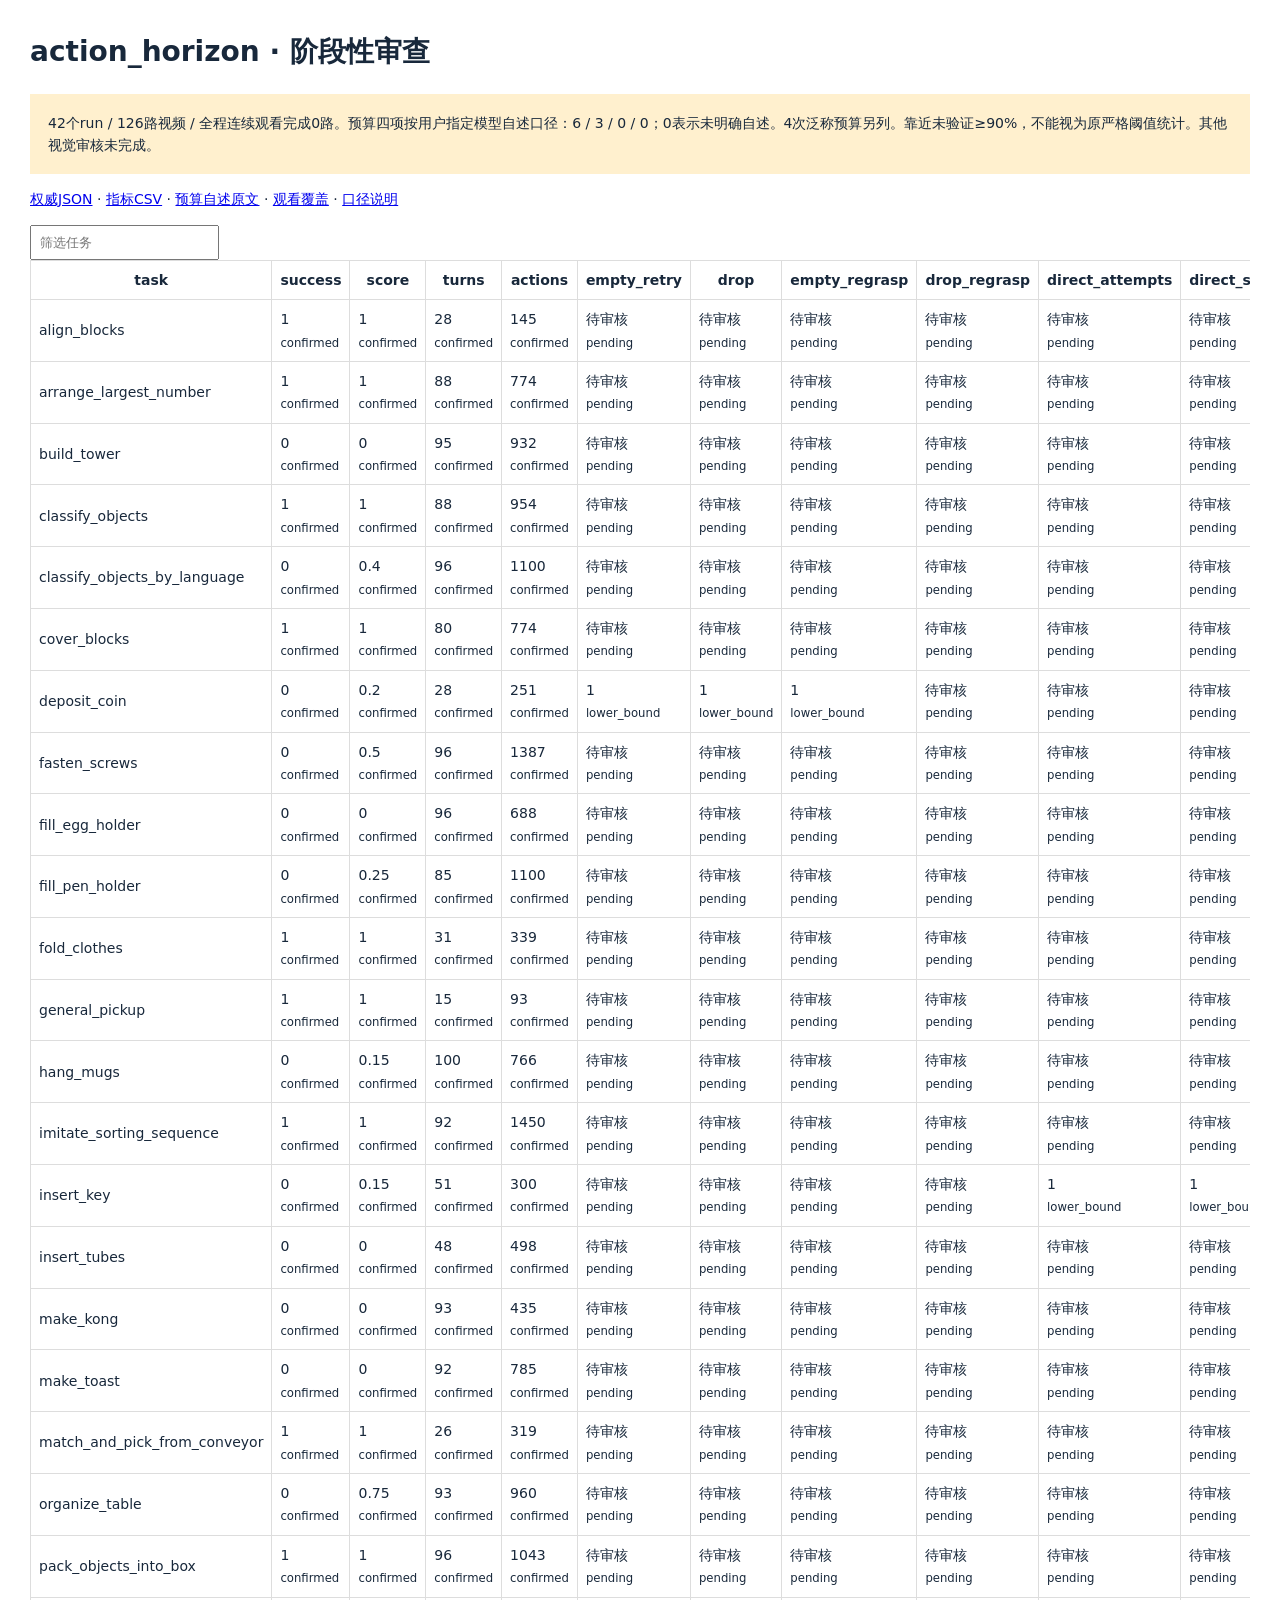
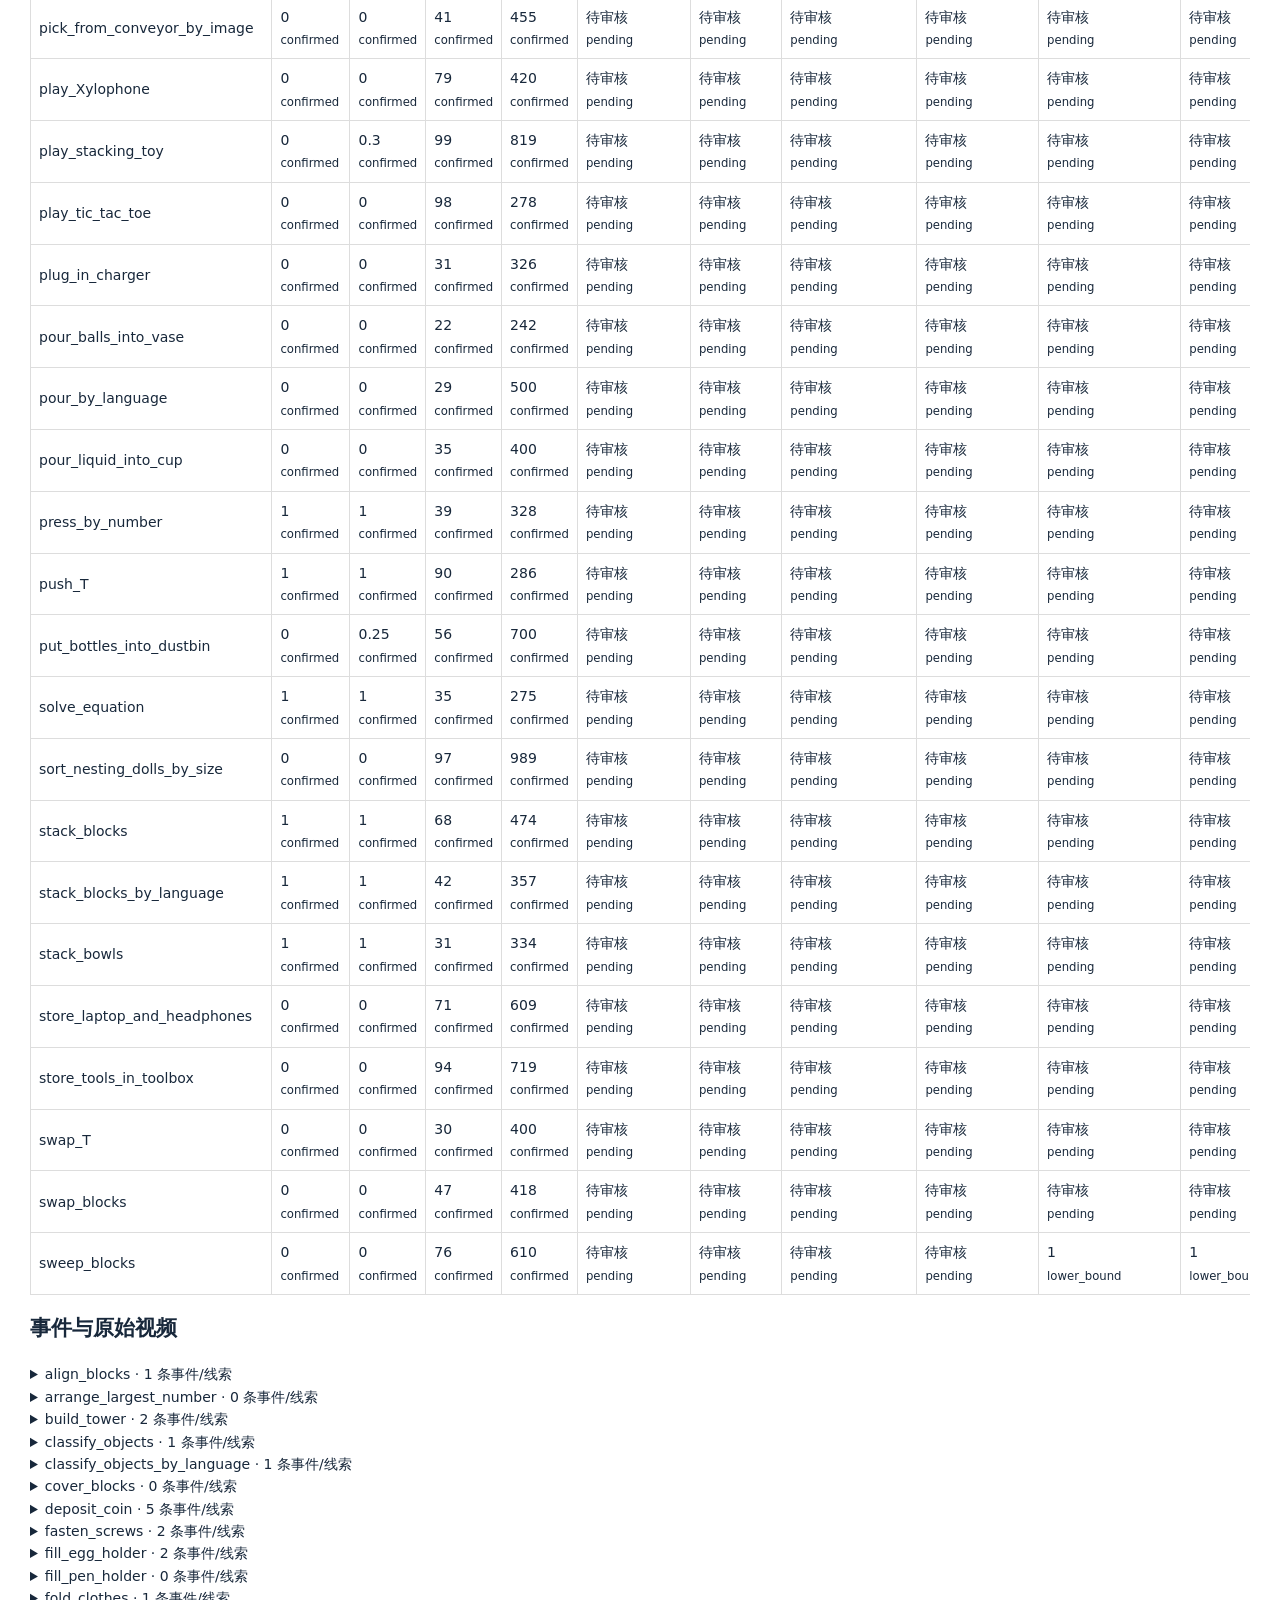
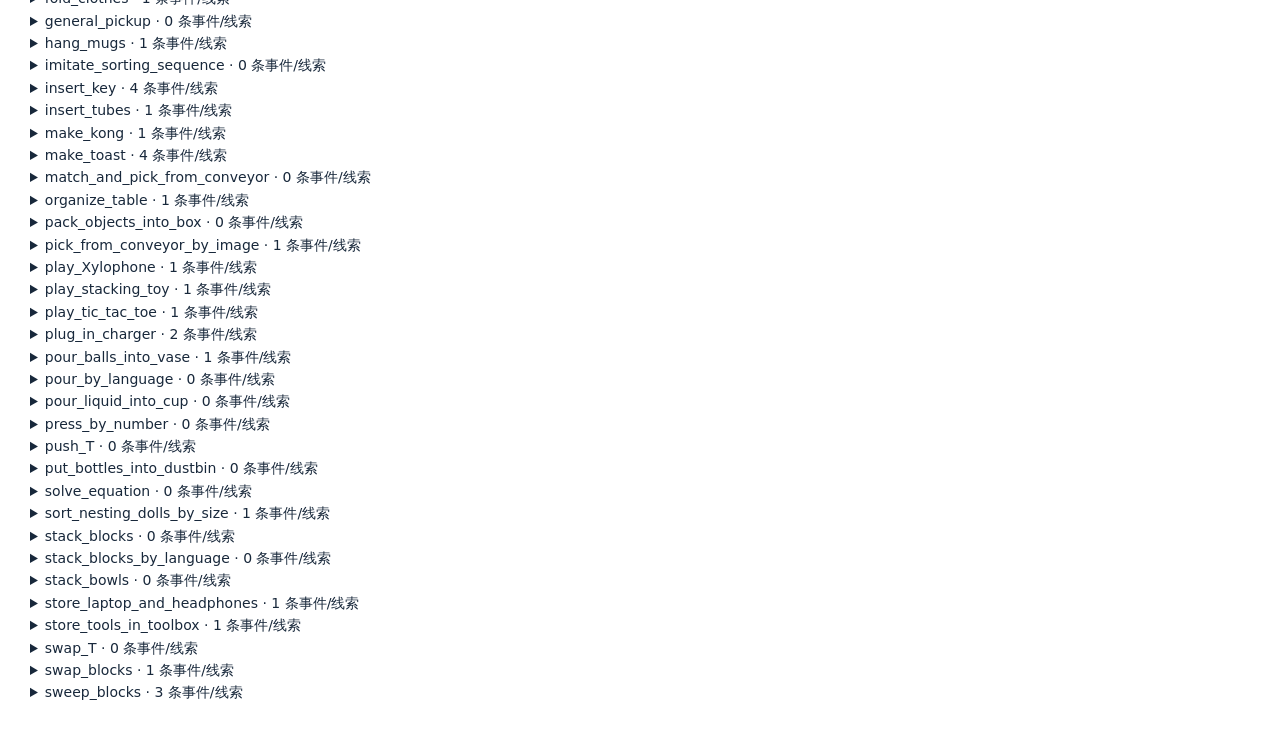
==== submissions/action_horizon/report.html @ d39d2e29 "submission: action_horizon partial audit with explicit budget self-reports" ====
<!doctype html><html lang="zh-CN"><meta charset="utf-8"><title>action_horizon 阶段性审查</title><style>body{font:14px/1.6 system-ui;margin:30px;color:#18283b}aside{padding:18px;background:#fff0ce}table{border-collapse:collapse}td,th{border:1px solid #ddd;padding:8px;white-space:nowrap}section{overflow:auto}button,input{padding:8px}article{border:1px solid #ddd;padding:12px;margin:12px 0}.pending{color:#a35a00}pre{white-space:pre-wrap}</style><h1>action_horizon · 阶段性审查</h1><aside>42个run / 126路视频 / 全程连续观看完成0路。预算四项按用户指定模型自述口径：6 / 3 / 0 / 0；0表示未明确自述。4次泛称预算另列。靠近未验证≥90%，不能视为原严格阈值统计。其他视觉审核未完成。</aside><p><a href="submission.json">权威JSON</a> · <a href="task_metrics.csv">指标CSV</a> · <a href="budget_self_report.csv">预算自述原文</a> · <a href="review_coverage.csv">观看覆盖</a> · <a href="README.txt">口径说明</a></p><input id="q" placeholder="筛选任务"><section><table id="t"></table></section><h2>事件与原始视频</h2><div id="events"></div><script id="data" type="application/json">{"schema_version": "robodojo-submission-v1", "group": {"id": "action_horizon", "name": "action_horizon · 阶段性审查 / 预算自述口径", "setting": {"profile": "custom-model-action-horizon", "model": "gpt-6-astra", "client_version": "0.153.4", "max_decisions": 100, "native_control_cap": null, "setting_id": "sha256:063f24913a077e107cd7e8a98b2eb5d3054c4314800c827323a90d03d844ba18", "unknown_reason": "总控制步上限未公开；每调用3–32控制步的action horizon不是总预算。setting_id为原始config.json字节SHA256。"}, "coverage": "阶段性结果：42个run、126路原视频完整解码及哈希核对，0路完成连续全程观看；静态概览和局部逐帧证据不等于完整观看。全量2751条轨迹、2727个模型决策、25032控制步已核对。预算四项按用户授权改为模型自述编码：剩余不足代理靠近，不证明≥90%；0=未明确自述该类，4次泛称预算另列。视觉局部正数仅下界，其余待审核；不能宣称审核完成。"}, "runs": [{"run_id": "dual42-horizon-medium-20261016-align_blocks-standard-s0-scene0", "task": "align_blocks", "variant": "standard", "scene": 0, "seed": 0, "capability": "Open", "repeat": 0, "videos": [{"camera": "head", "url": "https://cloud.tsinghua.edu.cn/f/c927a7f33b4a452da4ee/?dl=1", "sha256": "67e7ae443ea814170dbd00c564008ac52231fe0c3011106fc8df55b3d3b6a784", "bytes": 344109}, {"camera": "left_wrist", "url": "https://cloud.tsinghua.edu.cn/f/656c3a1a11c74eeb8b0a/?dl=1", "sha256": "d0bc762822c3b6bc244251f1d1befb334f66528d81082f724afc31bf8e3b15ba", "bytes": 846814}, {"camera": "right_wrist", "url": "https://cloud.tsinghua.edu.cn/f/45ec0309e8cb438093b9/?dl=1", "sha256": "aa5e0072b05d87b611c8bb2aa163a1bd1a1427ec0069b63b5fa132b4aec72d13", "bytes": 118859}], "artifacts": [{"kind": "native_terminal", "url": "https://zefanw.github.io/robodojo-l3-dashboard/data/runs/dual42-horizon-medium-20261016-align_blocks-standard-s0-scene0/native-terminal.json", "sha256": "9d0997890e3ec5df000ca5d8054c53ca16e467faa6b73a79990ffedc14c45d61", "bytes": 652}, {"kind": "actions", "url": "https://zefanw.github.io/robodojo-l3-dashboard/data/runs/dual42-horizon-medium-20261016-align_blocks-standard-s0-scene0/actions.json", "sha256": "973120088c6b6692657ca6165bcf22727f63b44e8125c56728250ed318c33af0", "bytes": 21192}, {"kind": "config", "url": "https://zefanw.github.io/robodojo-l3-dashboard/data/runs/dual42-horizon-medium-20261016-align_blocks-standard-s0-scene0/config.json", "sha256": "063f24913a077e107cd7e8a98b2eb5d3054c4314800c827323a90d03d844ba18", "bytes": 2338}, {"kind": "source_lock", "url": "https://zefanw.github.io/robodojo-l3-dashboard/data/runs/dual42-horizon-medium-20261016-align_blocks-standard-s0-scene0/source-lock.json", "sha256": "2205a187fce69d653e827971416935fe652e42d7568f2e79199d2b6e31625b7c", "bytes": 1288}], "metrics": {"success": 1, "score": 1.0, "turns": 28, "actions": 145, "empty_retry": null, "drop": null, "empty_regrasp": null, "drop_regrasp": null, "direct_attempts": null, "direct_success": null, "table_attempts": null, "table_success": null, "support_attempts": null, "support_success": null, "view_same": null, "view_opposite": null, "abandon_near_action": 0, "abandon_near_turn": 0, "abandon_action_limit": 0, "abandon_turn_limit": 0, "collision_arms": null, "collision_arm_object": null, "collision_arm_table": null, "knockdown": null, "wrong_object": null, "fine_placement_fail": null}, "metric_status": {"success": "confirmed", "score": "confirmed", "turns": "confirmed", "actions": "confirmed", "empty_retry": "pending", "drop": "pending", "empty_regrasp": "pending", "drop_regrasp": "pending", "direct_attempts": "pending", "direct_success": "pending", "table_attempts": "pending", "table_success": "pending", "support_attempts": "pending", "support_success": "pending", "view_same": "pending", "view_opposite": "pending", "abandon_near_action": "confirmed", "abandon_near_turn": "confirmed", "abandon_action_limit": "confirmed", "abandon_turn_limit": "confirmed", "collision_arms": "pending", "collision_arm_object": "pending", "collision_arm_table": "pending", "knockdown": "pending", "wrong_object": "pending", "fine_placement_fail": "pending"}, "result": {"success": 1, "score": 1.0, "turns": 28, "actions": 145}, "configuration": {"client_version": "0.153.4", "effort": "medium", "feedback": "original-arrival", "max_decisions": 100, "model": "gpt-6-astra", "model_action_horizon.enabled": true, "model_action_horizon.max_actions": 32, "model_action_horizon.min_actions": 3, "model_action_horizon.prompt": "Every move_eef call must include num_actions, an integer from {min_actions} to {max_actions}. It selects how many native control actions from the start of the original planned and retimed trajectory may execute before the next observation. It is not a distance, a number of model decisions, or a request to resample the trajectory. Execute at most min(num_actions, plan length); native termination may stop execution earlier. Discard the unused suffix; it never executes automatically. Use fewer actions near state changes such as contact, grasping, release or object motion, during precise operations, or when missing information makes the situation highly uncertain. Use more for predictable motion when sufficient information is available. Fewer actions may stop before your requested position or orientation, or before a scheduled gripper change. Inspect the next measured observation and arrival feedback instead of assuming the target was reached, then choose the next target and num_actions.", "model_action_horizon_source_sha256": "989d16966485dca385aba3e59f5ec1360803c9d1733ef24a372e69fac8c5faf6", "native_control_cap": null, "observations": "original-rgb-state", "profile": "custom-model-action-horizon", "prompt": "historical-l3-eef", "recipes": true, "simulator_package_isaaclab": "0.54.3", "simulator_package_isaacsim": "5.1.0.0", "simulator_package_numpy": "1.26.4", "simulator_package_torch": "2.7.0", "simulator_package_warp-lang": "1.17.0", "simulator_python": "3.11.17", "simulator_software_sha256": "b136a750db835961f5356781a1d341054802e6d827c0545daa6bfc76c5995300", "audit_auxiliary": {"review_completion": "pending", "turn_definition": "非空decision_index的唯一数，即原生model_decisions；不是视频帧数。defer_llm不计模型turn。", "action_definition": "只累计每条轨迹的 native_controls 一次；双臂同步不乘二；segments 与 executed_controls 仅校验，不重复相加。拒绝/零执行为零；give_up 原生记录各有1步，保留并另列。", "native_model_decisions": 28, "trajectory_records": 28, "nonmodel_records": 0, "budget_self_report_policy": {"version": "budget-self-report-v1", "changed_by": "用户要求预算主动放弃指标参照模型自述、填写数值不留空", "scope_metric_ids": [17, 18, 19, 20], "definition_change": "这四列改为自述编码计数，不等价于原≥90%实测使用率统计。保留原口径值和缺失原因以供比较。", "near_rule": "明确把剩余预算不足作为放弃原因时编码为靠近；不声称实测使用率≥90%。", "at_rule": "必须明确声称对应预算耗尽、为零或达到上限；仅remaining/insufficient不算达到。", "action_mapping": "motion budget、motion-call budget、remaining steps按模型自述动作预算代理编码，不能证明其对应真实env control budget。", "turn_mapping": "decision budget明确映射turn；泛称budget不按实际turn值猜测类型。", "zero_rule": "0表示该类别未在模型自述中明确记录，或没有实际主动放弃；不表示已证明事件未发生。", "generic_budget_rule": "未说明预算类型的放弃保留为辅助列，不强塞动作或turn列。", "termination_gate": "仍要求轨迹有 acknowledged give_up，避免把计划或自动终止计为主动放弃。"}, "budget_self_report": {"generic_budget_give_up_count": 0, "source_event_ids": [], "give_up_reason_quotes": [], "trace_review": "全部轨迹已检索；关节/姿态limit以及未执行计划不属于预算放弃。", "source_events_document": "events.json"}, "metric_annotations": [{"id": 1, "name": "成功与否", "value": true, "status": "已核对原生数据", "reason": "原生 outcome.success；不使用模型完成声明或 last_physical_ack_native_success。", "evidence_event_ids": []}, {"id": 2, "name": "得分", "value": 1.0, "status": "已核对原生数据", "reason": "原生 outcome.score；与 success 分别保留。", "evidence_event_ids": []}, {"id": 3, "name": "总体轮数", "value": 28, "status": "已核对原生数据", "reason": "非空 decision_index 的唯一数，与原生 model_decisions/model_responses 核对；1-based turn=decision_index+1。defer_llm 非模型阶段另列。", "evidence_event_ids": []}, {"id": 4, "name": "总体action次数", "value": 145, "status": "已核对原生数据", "reason": "只累计每条轨迹的 native_controls 一次；双臂同步不乘二；segments 与 executed_controls 仅校验，不重复相加。拒绝/零执行为零；give_up 原生记录各有1步，保留并另列。", "evidence_event_ids": []}, {"id": 5, "name": "空夹次数", "value": null, "status": "待审核", "reason": "三视角完整观看及全程事件审核尚未完成。", "evidence_event_ids": []}, {"id": 6, "name": "夹取掉落次数", "value": null, "status": "待审核", "reason": "三视角完整观看及全程事件审核尚未完成。", "evidence_event_ids": []}, {"id": 7, "name": "空夹后成功重夹次数", "value": null, "status": "待审核", "reason": "三视角完整观看及全程事件审核尚未完成。", "evidence_event_ids": []}, {"id": 8, "name": "掉落后成功重夹次数", "value": null, "status": "待审核", "reason": "三视角完整观看及全程事件审核尚未完成。", "evidence_event_ids": []}, {"id": 9, "name": "直接换手行为出现次数", "value": null, "status": "待审核", "reason": "三视角完整观看及全程事件审核尚未完成。", "evidence_event_ids": []}, {"id": 10, "name": "直接换手成功次数", "value": null, "status": "待审核", "reason": "三视角完整观看及全程事件审核尚未完成。", "evidence_event_ids": []}, {"id": 11, "name": "桌面换手行为出现次数", "value": null, "status": "待审核", "reason": "三视角完整观看及全程事件审核尚未完成。", "evidence_event_ids": []}, {"id": 12, "name": "桌面换手成功次数", "value": null, "status": "待审核", "reason": "三视角完整观看及全程事件审核尚未完成。", "evidence_event_ids": []}, {"id": 13, "name": "其他支撑面换手行为出现次数", "value": null, "status": "待审核", "reason": "三视角完整观看及全程事件审核尚未完成。", "evidence_event_ids": []}, {"id": 14, "name": "其他支撑面换手成功次数", "value": null, "status": "待审核", "reason": "三视角完整观看及全程事件审核尚未完成。", "evidence_event_ids": []}, {"id": 15, "name": "同手臂调整以补充视野次数", "value": null, "status": "待审核", "reason": "三视角完整观看及全程事件审核尚未完成。", "evidence_event_ids": []}, {"id": 16, "name": "异侧手臂调整以补充视野次数", "value": null, "status": "待审核", "reason": "三视角完整观看及全程事件审核尚未完成。", "evidence_event_ids": []}, {"id": 17, "name": "靠近动作上限主动放弃次数", "value": 0, "status": "已审核_模型自述口径", "reason": "未在模型自述中明确记录此类别；0不是实际未发生的证明。", "evidence_event_ids": [], "original_strict_assessment": {"value": null, "status": "待审核", "reason": "episode动作上限未公开(native_control_cap=null)；max_actions=32为单次调用上限。全程审核仍待完成。", "evidence_event_ids": []}, "measurement_basis": "model_self_report", "actual_budget_utilization_verified": false}, {"id": 18, "name": "靠近turn上限主动放弃次数", "value": 0, "status": "已审核_模型自述口径", "reason": "未在模型自述中明确记录此类别；0不是实际未发生的证明。", "evidence_event_ids": [], "original_strict_assessment": {"value": 0, "status": "轨迹审核通过", "reason": "完整轨迹中无实际 acknowledged give_up；不将系统终止视为主动放弃。", "evidence_event_ids": []}, "measurement_basis": "model_self_report", "actual_budget_utilization_verified": false}, {"id": 19, "name": "达到动作上限主动放弃次数", "value": 0, "status": "已审核_模型自述口径", "reason": "未在模型自述中明确记录此类别；0不是实际未发生的证明。", "evidence_event_ids": [], "original_strict_assessment": {"value": null, "status": "待审核", "reason": "episode动作上限未公开(native_control_cap=null)；max_actions=32为单次调用上限。全程审核仍待完成。", "evidence_event_ids": []}, "measurement_basis": "model_self_report", "actual_budget_utilization_verified": false}, {"id": 20, "name": "达到turn上限主动放弃次数", "value": 0, "status": "已审核_模型自述口径", "reason": "未在模型自述中明确记录此类别；0不是实际未发生的证明。", "evidence_event_ids": [], "original_strict_assessment": {"value": 0, "status": "轨迹审核通过", "reason": "完整轨迹中无实际 acknowledged give_up；不将系统终止视为主动放弃。", "evidence_event_ids": []}, "measurement_basis": "model_self_report", "actual_budget_utilization_verified": false}, {"id": 21, "name": "两手臂非正常碰撞次数", "value": null, "status": "待审核", "reason": "三视角完整观看及全程事件审核尚未完成。", "evidence_event_ids": []}, {"id": 22, "name": "手臂与物体非正常碰撞次数", "value": null, "status": "待审核", "reason": "三视角完整观看及全程事件审核尚未完成。", "evidence_event_ids": []}, {"id": 23, "name": "手臂与桌面非正常碰撞次数", "value": null, "status": "待审核", "reason": "三视角完整观看及全程事件审核尚未完成。", "evidence_event_ids": []}, {"id": 24, "name": "非目标物被碰倒次数", "value": null, "status": "待审核", "reason": "三视角完整观看及全程事件审核尚未完成。", "evidence_event_ids": []}, {"id": 25, "name": "选错物体次数", "value": null, "status": "待审核", "reason": "三视角完整观看及全程事件审核尚未完成。", "evidence_event_ids": []}, {"id": 26, "name": "精细放置失败次数", "value": null, "status": "待审核", "reason": "三视角完整观看及全程事件审核尚未完成。", "evidence_event_ids": []}], "review_coverage": [{"run_id": "dual42-horizon-medium-20261016-align_blocks-standard-s0-scene0", "task": "align_blocks", "view": "head", "video_path": "https://cloud.tsinghua.edu.cn/f/c927a7f33b4a452da4ee/?dl=1", "total_frames": 173, "duration_seconds": 6.92, "last_frame_pts_seconds": 6.88, "fps": 25.0, "playable_frame_intervals": [[0, 172]], "actual_continuous_watched_intervals": [], "continuous_watched_frames": 0, "static_inspected_frame_indices": [0, 16, 31, 47, 55, 61, 62, 63, 72, 73, 77, 78, 82, 83, 91, 93, 94, 109, 125, 141, 156, 172], "static_review_is_full_watch": false, "missing_or_corrupt_intervals": [], "decode_status": "pass", "focused_static_review_ranges": [], "completion_status": "待审核", "reason": "当前模型接口只接收静态图像；完整解码与已查看静态帧均不计连续完整观看。"}, {"run_id": "dual42-horizon-medium-20261016-align_blocks-standard-s0-scene0", "task": "align_blocks", "view": "left_wrist", "video_path": "https://cloud.tsinghua.edu.cn/f/656c3a1a11c74eeb8b0a/?dl=1", "total_frames": 173, "duration_seconds": 6.92, "last_frame_pts_seconds": 6.88, "fps": 25.0, "playable_frame_intervals": [[0, 172]], "actual_continuous_watched_intervals": [], "continuous_watched_frames": 0, "static_inspected_frame_indices": [0, 16, 31, 47, 55, 61, 62, 63, 72, 73, 77, 78, 82, 83, 91, 93, 94, 109, 125, 141, 156, 172], "static_review_is_full_watch": false, "missing_or_corrupt_intervals": [], "decode_status": "pass", "focused_static_review_ranges": [], "completion_status": "待审核", "reason": "当前模型接口只接收静态图像；完整解码与已查看静态帧均不计连续完整观看。"}, {"run_id": "dual42-horizon-medium-20261016-align_blocks-standard-s0-scene0", "task": "align_blocks", "view": "right_wrist", "video_path": "https://cloud.tsinghua.edu.cn/f/45ec0309e8cb438093b9/?dl=1", "total_frames": 173, "duration_seconds": 6.92, "last_frame_pts_seconds": 6.88, "fps": 25.0, "playable_frame_intervals": [[0, 172]], "actual_continuous_watched_intervals": [], "continuous_watched_frames": 0, "static_inspected_frame_indices": [0, 16, 31, 47, 55, 61, 62, 63, 72, 73, 77, 78, 82, 83, 91, 93, 94, 109, 125, 141, 156, 172], "static_review_is_full_watch": false, "missing_or_corrupt_intervals": [], "decode_status": "pass", "focused_static_review_ranges": [], "completion_status": "待审核", "reason": "当前模型接口只接收静态图像；完整解码与已查看静态帧均不计连续完整观看。"}], "snapshot_id": "9b0b58974d936fd10872e8f6a4c2cb188e6f3cf7fab5cafc39e93b2ae19a86de", "source_api_url": "https://zefanw.github.io/robodojo-l3-dashboard/api/v1/results/dual42-horizon-medium-20261016-align_blocks-standard-s0-scene0.json"}}, "events": [{"id": "E0018", "category": "uncertain", "object": "尺子", "arm": "待核实", "turns": [], "turn_precision": "unknown", "time_range": [0.0, 6.88], "env_step": null, "frame": 0, "result": "夹持失败类型不明", "basis": "来自概览/闭合候选图或轨迹文字的待核实线索；尚不计入确认数。 原始actions.json位置：/0,/1,/2,/3,/4,/5,/6,/7,/8,/9,/10,/11,/12,/13,/14,/15,/16,/17,/18,/19,/20,/21,/22,/23,/24,/25,/26,/27。视频帧真实；env/turn关联仅推断，故此处不填精确值。", "confidence": "待确认", "media": [{"camera": "head", "url": "https://cloud.tsinghua.edu.cn/f/c927a7f33b4a452da4ee/?dl=1", "sha256": "67e7ae443ea814170dbd00c564008ac52231fe0c3011106fc8df55b3d3b6a784", "bytes": 344109}, {"camera": "left_wrist", "url": "https://cloud.tsinghua.edu.cn/f/656c3a1a11c74eeb8b0a/?dl=1", "sha256": "d0bc762822c3b6bc244251f1d1befb334f66528d81082f724afc31bf8e3b15ba", "bytes": 846814}, {"camera": "right_wrist", "url": "https://cloud.tsinghua.edu.cn/f/45ec0309e8cb438093b9/?dl=1", "sha256": "aa5e0072b05d87b611c8bb2aa163a1bd1a1427ec0069b63b5fa132b4aec72d13", "bytes": 118859}], "gap_id": null, "uncertain_reason": "尺子一端可能仍接触支撑，不能确认掉落。"}]}, {"run_id": "dual42-horizon-medium-20261016-arrange_largest_number-random-s0-scene0", "task": "arrange_largest_number", "variant": "random", "scene": 0, "seed": 0, "capability": "Generalization", "repeat": 0, "videos": [{"camera": "head", "url": "https://cloud.tsinghua.edu.cn/f/e6a0e534da4d4de58dc5/?dl=1", "sha256": "e94312a8106d00c6543b49d9ac2eaedd75dd7c510f9be518d7cffcb027b83461", "bytes": 2612370}, {"camera": "left_wrist", "url": "https://cloud.tsinghua.edu.cn/f/16b23c2b412c43148c85/?dl=1", "sha256": "99f8271bd58f353a7c47fe0e733478e52bca728a481898cf246c5f2c3a7b628a", "bytes": 2647204}, {"camera": "right_wrist", "url": "https://cloud.tsinghua.edu.cn/f/60d927c71ac945cf8fd9/?dl=1", "sha256": "d93a4db70b9faf18ce528607e42a070cd3c5e3f24b8bd773d58c4fbf89ffc424", "bytes": 2697158}], "artifacts": [{"kind": "native_terminal", "url": "https://zefanw.github.io/robodojo-l3-dashboard/data/runs/dual42-horizon-medium-20261016-arrange_largest_number-random-s0-scene0/native-terminal.json", "sha256": "1d74592c65128a4211646b80fe2d2bc528644e622b5207cf968c10007fc5ccfb", "bytes": 670}, {"kind": "actions", "url": "https://zefanw.github.io/robodojo-l3-dashboard/data/runs/dual42-horizon-medium-20261016-arrange_largest_number-random-s0-scene0/actions.json", "sha256": "f02cf57a3f9b7b4793cfa28559ef7e3de0f36412c84543767ae03ac8548514be", "bytes": 64134}, {"kind": "config", "url": "https://zefanw.github.io/robodojo-l3-dashboard/data/runs/dual42-horizon-medium-20261016-arrange_largest_number-random-s0-scene0/config.json", "sha256": "063f24913a077e107cd7e8a98b2eb5d3054c4314800c827323a90d03d844ba18", "bytes": 2338}, {"kind": "source_lock", "url": "https://zefanw.github.io/robodojo-l3-dashboard/data/runs/dual42-horizon-medium-20261016-arrange_largest_number-random-s0-scene0/source-lock.json", "sha256": "2205a187fce69d653e827971416935fe652e42d7568f2e79199d2b6e31625b7c", "bytes": 1288}], "metrics": {"success": 1, "score": 1.0, "turns": 88, "actions": 774, "empty_retry": null, "drop": null, "empty_regrasp": null, "drop_regrasp": null, "direct_attempts": null, "direct_success": null, "table_attempts": null, "table_success": null, "support_attempts": null, "support_success": null, "view_same": null, "view_opposite": null, "abandon_near_action": 0, "abandon_near_turn": 0, "abandon_action_limit": 0, "abandon_turn_limit": 0, "collision_arms": null, "collision_arm_object": null, "collision_arm_table": null, "knockdown": null, "wrong_object": null, "fine_placement_fail": null}, "metric_status": {"success": "confirmed", "score": "confirmed", "turns": "confirmed", "actions": "confirmed", "empty_retry": "pending", "drop": "pending", "empty_regrasp": "pending", "drop_regrasp": "pending", "direct_attempts": "pending", "direct_success": "pending", "table_attempts": "pending", "table_success": "pending", "support_attempts": "pending", "support_success": "pending", "view_same": "pending", "view_opposite": "pending", "abandon_near_action": "confirmed", "abandon_near_turn": "confirmed", "abandon_action_limit": "confirmed", "abandon_turn_limit": "confirmed", "collision_arms": "pending", "collision_arm_object": "pending", "collision_arm_table": "pending", "knockdown": "pending", "wrong_object": "pending", "fine_placement_fail": "pending"}, "result": {"success": 1, "score": 1.0, "turns": 88, "actions": 774}, "configuration": {"client_version": "0.153.4", "effort": "medium", "feedback": "original-arrival", "max_decisions": 100, "model": "gpt-6-astra", "model_action_horizon.enabled": true, "model_action_horizon.max_actions": 32, "model_action_horizon.min_actions": 3, "model_action_horizon.prompt": "Every move_eef call must include num_actions, an integer from {min_actions} to {max_actions}. It selects how many native control actions from the start of the original planned and retimed trajectory may execute before the next observation. It is not a distance, a number of model decisions, or a request to resample the trajectory. Execute at most min(num_actions, plan length); native termination may stop execution earlier. Discard the unused suffix; it never executes automatically. Use fewer actions near state changes such as contact, grasping, release or object motion, during precise operations, or when missing information makes the situation highly uncertain. Use more for predictable motion when sufficient information is available. Fewer actions may stop before your requested position or orientation, or before a scheduled gripper change. Inspect the next measured observation and arrival feedback instead of assuming the target was reached, then choose the next target and num_actions.", "model_action_horizon_source_sha256": "989d16966485dca385aba3e59f5ec1360803c9d1733ef24a372e69fac8c5faf6", "native_control_cap": null, "observations": "original-rgb-state", "profile": "custom-model-action-horizon", "prompt": "historical-l3-eef", "recipes": true, "simulator_package_isaaclab": "0.54.3", "simulator_package_isaacsim": "5.1.0.0", "simulator_package_numpy": "1.26.4", "simulator_package_torch": "2.7.0", "simulator_package_warp-lang": "1.17.0", "simulator_python": "3.11.17", "simulator_software_sha256": "b136a750db835961f5356781a1d341054802e6d827c0545daa6bfc76c5995300", "audit_auxiliary": {"review_completion": "pending", "turn_definition": "非空decision_index的唯一数，即原生model_decisions；不是视频帧数。defer_llm不计模型turn。", "action_definition": "只累计每条轨迹的 native_controls 一次；双臂同步不乘二；segments 与 executed_controls 仅校验，不重复相加。拒绝/零执行为零；give_up 原生记录各有1步，保留并另列。", "native_model_decisions": 88, "trajectory_records": 88, "nonmodel_records": 0, "budget_self_report_policy": {"version": "budget-self-report-v1", "changed_by": "用户要求预算主动放弃指标参照模型自述、填写数值不留空", "scope_metric_ids": [17, 18, 19, 20], "definition_change": "这四列改为自述编码计数，不等价于原≥90%实测使用率统计。保留原口径值和缺失原因以供比较。", "near_rule": "明确把剩余预算不足作为放弃原因时编码为靠近；不声称实测使用率≥90%。", "at_rule": "必须明确声称对应预算耗尽、为零或达到上限；仅remaining/insufficient不算达到。", "action_mapping": "motion budget、motion-call budget、remaining steps按模型自述动作预算代理编码，不能证明其对应真实env control budget。", "turn_mapping": "decision budget明确映射turn；泛称budget不按实际turn值猜测类型。", "zero_rule": "0表示该类别未在模型自述中明确记录，或没有实际主动放弃；不表示已证明事件未发生。", "generic_budget_rule": "未说明预算类型的放弃保留为辅助列，不强塞动作或turn列。", "termination_gate": "仍要求轨迹有 acknowledged give_up，避免把计划或自动终止计为主动放弃。"}, "budget_self_report": {"generic_budget_give_up_count": 0, "source_event_ids": [], "give_up_reason_quotes": [], "trace_review": "全部轨迹已检索；关节/姿态limit以及未执行计划不属于预算放弃。", "source_events_document": "events.json"}, "metric_annotations": [{"id": 1, "name": "成功与否", "value": true, "status": "已核对原生数据", "reason": "原生 outcome.success；不使用模型完成声明或 last_physical_ack_native_success。", "evidence_event_ids": []}, {"id": 2, "name": "得分", "value": 1.0, "status": "已核对原生数据", "reason": "原生 outcome.score；与 success 分别保留。", "evidence_event_ids": []}, {"id": 3, "name": "总体轮数", "value": 88, "status": "已核对原生数据", "reason": "非空 decision_index 的唯一数，与原生 model_decisions/model_responses 核对；1-based turn=decision_index+1。defer_llm 非模型阶段另列。", "evidence_event_ids": []}, {"id": 4, "name": "总体action次数", "value": 774, "status": "已核对原生数据", "reason": "只累计每条轨迹的 native_controls 一次；双臂同步不乘二；segments 与 executed_controls 仅校验，不重复相加。拒绝/零执行为零；give_up 原生记录各有1步，保留并另列。", "evidence_event_ids": []}, {"id": 5, "name": "空夹次数", "value": null, "status": "待审核", "reason": "三视角完整观看及全程事件审核尚未完成。", "evidence_event_ids": []}, {"id": 6, "name": "夹取掉落次数", "value": null, "status": "待审核", "reason": "三视角完整观看及全程事件审核尚未完成。", "evidence_event_ids": []}, {"id": 7, "name": "空夹后成功重夹次数", "value": null, "status": "待审核", "reason": "三视角完整观看及全程事件审核尚未完成。", "evidence_event_ids": []}, {"id": 8, "name": "掉落后成功重夹次数", "value": null, "status": "待审核", "reason": "三视角完整观看及全程事件审核尚未完成。", "evidence_event_ids": []}, {"id": 9, "name": "直接换手行为出现次数", "value": null, "status": "待审核", "reason": "三视角完整观看及全程事件审核尚未完成。", "evidence_event_ids": []}, {"id": 10, "name": "直接换手成功次数", "value": null, "status": "待审核", "reason": "三视角完整观看及全程事件审核尚未完成。", "evidence_event_ids": []}, {"id": 11, "name": "桌面换手行为出现次数", "value": null, "status": "待审核", "reason": "三视角完整观看及全程事件审核尚未完成。", "evidence_event_ids": []}, {"id": 12, "name": "桌面换手成功次数", "value": null, "status": "待审核", "reason": "三视角完整观看及全程事件审核尚未完成。", "evidence_event_ids": []}, {"id": 13, "name": "其他支撑面换手行为出现次数", "value": null, "status": "待审核", "reason": "三视角完整观看及全程事件审核尚未完成。", "evidence_event_ids": []}, {"id": 14, "name": "其他支撑面换手成功次数", "value": null, "status": "待审核", "reason": "三视角完整观看及全程事件审核尚未完成。", "evidence_event_ids": []}, {"id": 15, "name": "同手臂调整以补充视野次数", "value": null, "status": "待审核", "reason": "三视角完整观看及全程事件审核尚未完成。", "evidence_event_ids": []}, {"id": 16, "name": "异侧手臂调整以补充视野次数", "value": null, "status": "待审核", "reason": "三视角完整观看及全程事件审核尚未完成。", "evidence_event_ids": []}, {"id": 17, "name": "靠近动作上限主动放弃次数", "value": 0, "status": "已审核_模型自述口径", "reason": "未在模型自述中明确记录此类别；0不是实际未发生的证明。", "evidence_event_ids": [], "original_strict_assessment": {"value": null, "status": "待审核", "reason": "episode动作上限未公开(native_control_cap=null)；max_actions=32为单次调用上限。全程审核仍待完成。", "evidence_event_ids": []}, "measurement_basis": "model_self_report", "actual_budget_utilization_verified": false}, {"id": 18, "name": "靠近turn上限主动放弃次数", "value": 0, "status": "已审核_模型自述口径", "reason": "未在模型自述中明确记录此类别；0不是实际未发生的证明。", "evidence_event_ids": [], "original_strict_assessment": {"value": 0, "status": "轨迹审核通过", "reason": "完整轨迹中无实际 acknowledged give_up；不将系统终止视为主动放弃。", "evidence_event_ids": []}, "measurement_basis": "model_self_report", "actual_budget_utilization_verified": false}, {"id": 19, "name": "达到动作上限主动放弃次数", "value": 0, "status": "已审核_模型自述口径", "reason": "未在模型自述中明确记录此类别；0不是实际未发生的证明。", "evidence_event_ids": [], "original_strict_assessment": {"value": null, "status": "待审核", "reason": "episode动作上限未公开(native_control_cap=null)；max_actions=32为单次调用上限。全程审核仍待完成。", "evidence_event_ids": []}, "measurement_basis": "model_self_report", "actual_budget_utilization_verified": false}, {"id": 20, "name": "达到turn上限主动放弃次数", "value": 0, "status": "已审核_模型自述口径", "reason": "未在模型自述中明确记录此类别；0不是实际未发生的证明。", "evidence_event_ids": [], "original_strict_assessment": {"value": 0, "status": "轨迹审核通过", "reason": "完整轨迹中无实际 acknowledged give_up；不将系统终止视为主动放弃。", "evidence_event_ids": []}, "measurement_basis": "model_self_report", "actual_budget_utilization_verified": false}, {"id": 21, "name": "两手臂非正常碰撞次数", "value": null, "status": "待审核", "reason": "三视角完整观看及全程事件审核尚未完成。", "evidence_event_ids": []}, {"id": 22, "name": "手臂与物体非正常碰撞次数", "value": null, "status": "待审核", "reason": "三视角完整观看及全程事件审核尚未完成。", "evidence_event_ids": []}, {"id": 23, "name": "手臂与桌面非正常碰撞次数", "value": null, "status": "待审核", "reason": "三视角完整观看及全程事件审核尚未完成。", "evidence_event_ids": []}, {"id": 24, "name": "非目标物被碰倒次数", "value": null, "status": "待审核", "reason": "三视角完整观看及全程事件审核尚未完成。", "evidence_event_ids": []}, {"id": 25, "name": "选错物体次数", "value": null, "status": "待审核", "reason": "三视角完整观看及全程事件审核尚未完成。", "evidence_event_ids": []}, {"id": 26, "name": "精细放置失败次数", "value": null, "status": "待审核", "reason": "三视角完整观看及全程事件审核尚未完成。", "evidence_event_ids": []}], "review_coverage": [{"run_id": "dual42-horizon-medium-20261016-arrange_largest_number-random-s0-scene0", "task": "arrange_largest_number", "view": "head", "video_path": "https://cloud.tsinghua.edu.cn/f/e6a0e534da4d4de58dc5/?dl=1", "total_frames": 858, "duration_seconds": 34.32, "last_frame_pts_seconds": 34.28, "fps": 25.0, "playable_frame_intervals": [[0, 857]], "actual_continuous_watched_intervals": [], "continuous_watched_frames": 0, "static_inspected_frame_indices": [0, 68, 75, 78, 82, 156, 184, 192, 193, 204, 211, 234, 312, 340, 347, 355, 390, 420, 427, 434, 467, 509, 516, 521, 545, 612, 623, 624, 652, 701, 773, 779, 780, 786, 857], "static_review_is_full_watch": false, "missing_or_corrupt_intervals": [], "decode_status": "pass", "focused_static_review_ranges": [], "completion_status": "待审核", "reason": "当前模型接口只接收静态图像；完整解码与已查看静态帧均不计连续完整观看。"}, {"run_id": "dual42-horizon-medium-20261016-arrange_largest_number-random-s0-scene0", "task": "arrange_largest_number", "view": "left_wrist", "video_path": "https://cloud.tsinghua.edu.cn/f/16b23c2b412c43148c85/?dl=1", "total_frames": 858, "duration_seconds": 34.32, "last_frame_pts_seconds": 34.28, "fps": 25.0, "playable_frame_intervals": [[0, 857]], "actual_continuous_watched_intervals": [], "continuous_watched_frames": 0, "static_inspected_frame_indices": [0, 68, 75, 78, 82, 156, 184, 192, 193, 204, 211, 234, 312, 340, 347, 355, 390, 420, 427, 434, 467, 509, 516, 521, 545, 612, 623, 624, 652, 701, 773, 779, 780, 786, 857], "static_review_is_full_watch": false, "missing_or_corrupt_intervals": [], "decode_status": "pass", "focused_static_review_ranges": [], "completion_status": "待审核", "reason": "当前模型接口只接收静态图像；完整解码与已查看静态帧均不计连续完整观看。"}, {"run_id": "dual42-horizon-medium-20261016-arrange_largest_number-random-s0-scene0", "task": "arrange_largest_number", "view": "right_wrist", "video_path": "https://cloud.tsinghua.edu.cn/f/60d927c71ac945cf8fd9/?dl=1", "total_frames": 858, "duration_seconds": 34.32, "last_frame_pts_seconds": 34.28, "fps": 25.0, "playable_frame_intervals": [[0, 857]], "actual_continuous_watched_intervals": [], "continuous_watched_frames": 0, "static_inspected_frame_indices": [0, 68, 75, 78, 82, 156, 184, 192, 193, 204, 211, 234, 312, 340, 347, 355, 390, 420, 427, 434, 467, 509, 516, 521, 545, 612, 623, 624, 652, 701, 773, 779, 780, 786, 857], "static_review_is_full_watch": false, "missing_or_corrupt_intervals": [], "decode_status": "pass", "focused_static_review_ranges": [], "completion_status": "待审核", "reason": "当前模型接口只接收静态图像；完整解码与已查看静态帧均不计连续完整观看。"}], "snapshot_id": "9b0b58974d936fd10872e8f6a4c2cb188e6f3cf7fab5cafc39e93b2ae19a86de", "source_api_url": "https://zefanw.github.io/robodojo-l3-dashboard/api/v1/results/dual42-horizon-medium-20261016-arrange_largest_number-random-s0-scene0.json"}}, "events": []}, {"run_id": "dual42-horizon-medium-20261016-build_tower-standard-s0-scene0", "task": "build_tower", "variant": "standard", "scene": 0, "seed": 0, "capability": "Precision", "repeat": 0, "videos": [{"camera": "head", "url": "https://cloud.tsinghua.edu.cn/f/916e26f084c7400883e1/?dl=1", "sha256": "cf9465976cc006e161c6e29a5388dda3be47bcf593b5a3aed2e28de0dcf807e5", "bytes": 2909543}, {"camera": "left_wrist", "url": "https://cloud.tsinghua.edu.cn/f/23a281dc7ca948b9ae20/?dl=1", "sha256": "b0a46ebe59b27d3356351921606e2ebd19dea731f5e594f42f8ee39eeabda8bf", "bytes": 3211032}, {"camera": "right_wrist", "url": "https://cloud.tsinghua.edu.cn/f/1d92321f770648c192dc/?dl=1", "sha256": "ed4b1b858afbdd85a21636a1829e91b5654939cb1ad24bfd68f7c4fa67be9553", "bytes": 3116299}], "artifacts": [{"kind": "native_terminal", "url": "https://zefanw.github.io/robodojo-l3-dashboard/data/runs/dual42-horizon-medium-20261016-build_tower-standard-s0-scene0/native-terminal.json", "sha256": "ba73c75a30b074e5e47ed3079cbbafa13d1bce49fd8dabac1cef056025b752c1", "bytes": 657}, {"kind": "actions", "url": "https://zefanw.github.io/robodojo-l3-dashboard/data/runs/dual42-horizon-medium-20261016-build_tower-standard-s0-scene0/actions.json", "sha256": "304a87a4668f5b4f80e0bc3d31720f5cfb89a169a203b1e24832b04338f5fc86", "bytes": 71355}, {"kind": "config", "url": "https://zefanw.github.io/robodojo-l3-dashboard/data/runs/dual42-horizon-medium-20261016-build_tower-standard-s0-scene0/config.json", "sha256": "063f24913a077e107cd7e8a98b2eb5d3054c4314800c827323a90d03d844ba18", "bytes": 2338}, {"kind": "source_lock", "url": "https://zefanw.github.io/robodojo-l3-dashboard/data/runs/dual42-horizon-medium-20261016-build_tower-standard-s0-scene0/source-lock.json", "sha256": "2205a187fce69d653e827971416935fe652e42d7568f2e79199d2b6e31625b7c", "bytes": 1288}], "metrics": {"success": 0, "score": 0.0, "turns": 95, "actions": 932, "empty_retry": null, "drop": null, "empty_regrasp": null, "drop_regrasp": null, "direct_attempts": null, "direct_success": null, "table_attempts": null, "table_success": null, "support_attempts": null, "support_success": null, "view_same": null, "view_opposite": null, "abandon_near_action": 1, "abandon_near_turn": 1, "abandon_action_limit": 0, "abandon_turn_limit": 0, "collision_arms": null, "collision_arm_object": null, "collision_arm_table": null, "knockdown": null, "wrong_object": null, "fine_placement_fail": null}, "metric_status": {"success": "confirmed", "score": "confirmed", "turns": "confirmed", "actions": "confirmed", "empty_retry": "pending", "drop": "pending", "empty_regrasp": "pending", "drop_regrasp": "pending", "direct_attempts": "pending", "direct_success": "pending", "table_attempts": "pending", "table_success": "pending", "support_attempts": "pending", "support_success": "pending", "view_same": "pending", "view_opposite": "pending", "abandon_near_action": "confirmed", "abandon_near_turn": "confirmed", "abandon_action_limit": "confirmed", "abandon_turn_limit": "confirmed", "collision_arms": "pending", "collision_arm_object": "pending", "collision_arm_table": "pending", "knockdown": "pending", "wrong_object": "pending", "fine_placement_fail": "pending"}, "result": {"success": 0, "score": 0.0, "turns": 95, "actions": 932}, "configuration": {"client_version": "0.153.4", "effort": "medium", "feedback": "original-arrival", "max_decisions": 100, "model": "gpt-6-astra", "model_action_horizon.enabled": true, "model_action_horizon.max_actions": 32, "model_action_horizon.min_actions": 3, "model_action_horizon.prompt": "Every move_eef call must include num_actions, an integer from {min_actions} to {max_actions}. It selects how many native control actions from the start of the original planned and retimed trajectory may execute before the next observation. It is not a distance, a number of model decisions, or a request to resample the trajectory. Execute at most min(num_actions, plan length); native termination may stop execution earlier. Discard the unused suffix; it never executes automatically. Use fewer actions near state changes such as contact, grasping, release or object motion, during precise operations, or when missing information makes the situation highly uncertain. Use more for predictable motion when sufficient information is available. Fewer actions may stop before your requested position or orientation, or before a scheduled gripper change. Inspect the next measured observation and arrival feedback instead of assuming the target was reached, then choose the next target and num_actions.", "model_action_horizon_source_sha256": "989d16966485dca385aba3e59f5ec1360803c9d1733ef24a372e69fac8c5faf6", "native_control_cap": null, "observations": "original-rgb-state", "profile": "custom-model-action-horizon", "prompt": "historical-l3-eef", "recipes": true, "simulator_package_isaaclab": "0.54.3", "simulator_package_isaacsim": "5.1.0.0", "simulator_package_numpy": "1.26.4", "simulator_package_torch": "2.7.0", "simulator_package_warp-lang": "1.17.0", "simulator_python": "3.11.17", "simulator_software_sha256": "b136a750db835961f5356781a1d341054802e6d827c0545daa6bfc76c5995300", "audit_auxiliary": {"review_completion": "pending", "turn_definition": "非空decision_index的唯一数，即原生model_decisions；不是视频帧数。defer_llm不计模型turn。", "action_definition": "只累计每条轨迹的 native_controls 一次；双臂同步不乘二；segments 与 executed_controls 仅校验，不重复相加。拒绝/零执行为零；give_up 原生记录各有1步，保留并另列。", "native_model_decisions": 95, "trajectory_records": 95, "nonmodel_records": 0, "budget_self_report_policy": {"version": "budget-self-report-v1", "changed_by": "用户要求预算主动放弃指标参照模型自述、填写数值不留空", "scope_metric_ids": [17, 18, 19, 20], "definition_change": "这四列改为自述编码计数，不等价于原≥90%实测使用率统计。保留原口径值和缺失原因以供比较。", "near_rule": "明确把剩余预算不足作为放弃原因时编码为靠近；不声称实测使用率≥90%。", "at_rule": "必须明确声称对应预算耗尽、为零或达到上限；仅remaining/insufficient不算达到。", "action_mapping": "motion budget、motion-call budget、remaining steps按模型自述动作预算代理编码，不能证明其对应真实env control budget。", "turn_mapping": "decision budget明确映射turn；泛称budget不按实际turn值猜测类型。", "zero_rule": "0表示该类别未在模型自述中明确记录，或没有实际主动放弃；不表示已证明事件未发生。", "generic_budget_rule": "未说明预算类型的放弃保留为辅助列，不强塞动作或turn列。", "termination_gate": "仍要求轨迹有 acknowledged give_up，避免把计划或自动终止计为主动放弃。"}, "budget_self_report": {"generic_budget_give_up_count": 0, "source_event_ids": ["E0022"], "give_up_reason_quotes": ["I could not complete a stable, centred tower within the remaining motion and decision budgets."], "trace_review": "全部轨迹已检索；关节/姿态limit以及未执行计划不属于预算放弃。", "source_events_document": "events.json"}, "metric_annotations": [{"id": 1, "name": "成功与否", "value": false, "status": "已核对原生数据", "reason": "原生 outcome.success；不使用模型完成声明或 last_physical_ack_native_success。", "evidence_event_ids": []}, {"id": 2, "name": "得分", "value": 0.0, "status": "已核对原生数据", "reason": "原生 outcome.score；与 success 分别保留。", "evidence_event_ids": []}, {"id": 3, "name": "总体轮数", "value": 95, "status": "已核对原生数据", "reason": "非空 decision_index 的唯一数，与原生 model_decisions/model_responses 核对；1-based turn=decision_index+1。defer_llm 非模型阶段另列。", "evidence_event_ids": []}, {"id": 4, "name": "总体action次数", "value": 932, "status": "已核对原生数据", "reason": "只累计每条轨迹的 native_controls 一次；双臂同步不乘二；segments 与 executed_controls 仅校验，不重复相加。拒绝/零执行为零；give_up 原生记录各有1步，保留并另列。", "evidence_event_ids": []}, {"id": 5, "name": "空夹次数", "value": null, "status": "待审核", "reason": "三视角完整观看及全程事件审核尚未完成。", "evidence_event_ids": []}, {"id": 6, "name": "夹取掉落次数", "value": null, "status": "待审核", "reason": "三视角完整观看及全程事件审核尚未完成。", "evidence_event_ids": []}, {"id": 7, "name": "空夹后成功重夹次数", "value": null, "status": "待审核", "reason": "三视角完整观看及全程事件审核尚未完成。", "evidence_event_ids": []}, {"id": 8, "name": "掉落后成功重夹次数", "value": null, "status": "待审核", "reason": "三视角完整观看及全程事件审核尚未完成。", "evidence_event_ids": []}, {"id": 9, "name": "直接换手行为出现次数", "value": null, "status": "待审核", "reason": "三视角完整观看及全程事件审核尚未完成。", "evidence_event_ids": []}, {"id": 10, "name": "直接换手成功次数", "value": null, "status": "待审核", "reason": "三视角完整观看及全程事件审核尚未完成。", "evidence_event_ids": []}, {"id": 11, "name": "桌面换手行为出现次数", "value": null, "status": "待审核", "reason": "三视角完整观看及全程事件审核尚未完成。", "evidence_event_ids": []}, {"id": 12, "name": "桌面换手成功次数", "value": null, "status": "待审核", "reason": "三视角完整观看及全程事件审核尚未完成。", "evidence_event_ids": []}, {"id": 13, "name": "其他支撑面换手行为出现次数", "value": null, "status": "待审核", "reason": "三视角完整观看及全程事件审核尚未完成。", "evidence_event_ids": []}, {"id": 14, "name": "其他支撑面换手成功次数", "value": null, "status": "待审核", "reason": "三视角完整观看及全程事件审核尚未完成。", "evidence_event_ids": []}, {"id": 15, "name": "同手臂调整以补充视野次数", "value": null, "status": "待审核", "reason": "三视角完整观看及全程事件审核尚未完成。", "evidence_event_ids": []}, {"id": 16, "name": "异侧手臂调整以补充视野次数", "value": null, "status": "待审核", "reason": "三视角完整观看及全程事件审核尚未完成。", "evidence_event_ids": []}, {"id": 17, "name": "靠近动作上限主动放弃次数", "value": 1, "status": "已审核_模型自述口径", "reason": "模型自述明确归入此类别；靠近为剩余不足的语言代理，非实测≥90%。", "evidence_event_ids": ["E0022"], "original_strict_assessment": {"value": null, "status": "待审核", "reason": "episode动作上限未公开(native_control_cap=null)；max_actions=32为单次调用上限。全程审核仍待完成。", "evidence_event_ids": []}, "measurement_basis": "model_self_report", "actual_budget_utilization_verified": false}, {"id": 18, "name": "靠近turn上限主动放弃次数", "value": 1, "status": "已审核_模型自述口径", "reason": "模型自述明确归入此类别；靠近为剩余不足的语言代理，非实测≥90%。", "evidence_event_ids": ["E0022"], "original_strict_assessment": {"value": 1, "status": "轨迹审核通过", "reason": "实际 give_up，原文明确decision budget；使用率=0.95", "evidence_event_ids": ["E0022"]}, "measurement_basis": "model_self_report", "actual_budget_utilization_verified": false}, {"id": 19, "name": "达到动作上限主动放弃次数", "value": 0, "status": "已审核_模型自述口径", "reason": "未在模型自述中明确记录此类别；0不是实际未发生的证明。", "evidence_event_ids": [], "original_strict_assessment": {"value": null, "status": "待审核", "reason": "episode动作上限未公开(native_control_cap=null)；max_actions=32为单次调用上限。全程审核仍待完成。", "evidence_event_ids": []}, "measurement_basis": "model_self_report", "actual_budget_utilization_verified": false}, {"id": 20, "name": "达到turn上限主动放弃次数", "value": 0, "status": "已审核_模型自述口径", "reason": "未在模型自述中明确记录此类别；0不是实际未发生的证明。", "evidence_event_ids": [], "original_strict_assessment": {"value": 0, "status": "轨迹审核通过", "reason": "实际 give_up，原文明确decision budget；使用率=0.95", "evidence_event_ids": []}, "measurement_basis": "model_self_report", "actual_budget_utilization_verified": false}, {"id": 21, "name": "两手臂非正常碰撞次数", "value": null, "status": "待审核", "reason": "三视角完整观看及全程事件审核尚未完成。", "evidence_event_ids": []}, {"id": 22, "name": "手臂与物体非正常碰撞次数", "value": null, "status": "待审核", "reason": "三视角完整观看及全程事件审核尚未完成。", "evidence_event_ids": []}, {"id": 23, "name": "手臂与桌面非正常碰撞次数", "value": null, "status": "待审核", "reason": "三视角完整观看及全程事件审核尚未完成。", "evidence_event_ids": []}, {"id": 24, "name": "非目标物被碰倒次数", "value": null, "status": "待审核", "reason": "三视角完整观看及全程事件审核尚未完成。", "evidence_event_ids": []}, {"id": 25, "name": "选错物体次数", "value": null, "status": "待审核", "reason": "三视角完整观看及全程事件审核尚未完成。", "evidence_event_ids": []}, {"id": 26, "name": "精细放置失败次数", "value": null, "status": "待审核", "reason": "三视角完整观看及全程事件审核尚未完成。", "evidence_event_ids": []}], "review_coverage": [{"run_id": "dual42-horizon-medium-20261016-build_tower-standard-s0-scene0", "task": "build_tower", "view": "head", "video_path": "https://cloud.tsinghua.edu.cn/f/916e26f084c7400883e1/?dl=1", "total_frames": 1020, "duration_seconds": 40.8, "last_frame_pts_seconds": 40.76, "fps": 25.0, "playable_frame_intervals": [[0, 1019]], "actual_continuous_watched_intervals": [], "continuous_watched_frames": 0, "static_inspected_frame_indices": [0, 63, 69, 78, 93, 139, 146, 155, 185, 256, 263, 272, 278, 308, 315, 324, 371, 414, 434, 435, 446, 456, 461, 463, 468, 471, 556, 606, 615, 616, 634, 648, 659, 741, 751, 758, 773, 834, 886, 894, 901, 902, 910, 919, 926, 930, 938, 959, 1019], "static_review_is_full_watch": false, "missing_or_corrupt_intervals": [], "decode_status": "pass", "focused_static_review_ranges": [], "completion_status": "待审核", "reason": "当前模型接口只接收静态图像；完整解码与已查看静态帧均不计连续完整观看。"}, {"run_id": "dual42-horizon-medium-20261016-build_tower-standard-s0-scene0", "task": "build_tower", "view": "left_wrist", "video_path": "https://cloud.tsinghua.edu.cn/f/23a281dc7ca948b9ae20/?dl=1", "total_frames": 1020, "duration_seconds": 40.8, "last_frame_pts_seconds": 40.76, "fps": 25.0, "playable_frame_intervals": [[0, 1019]], "actual_continuous_watched_intervals": [], "continuous_watched_frames": 0, "static_inspected_frame_indices": [0, 63, 69, 78, 93, 139, 146, 155, 185, 256, 263, 272, 278, 308, 315, 324, 371, 414, 434, 435, 446, 456, 461, 463, 468, 471, 556, 606, 615, 616, 634, 648, 659, 741, 751, 758, 773, 834, 886, 894, 901, 902, 910, 919, 926, 930, 938, 959, 1019], "static_review_is_full_watch": false, "missing_or_corrupt_intervals": [], "decode_status": "pass", "focused_static_review_ranges": [], "completion_status": "待审核", "reason": "当前模型接口只接收静态图像；完整解码与已查看静态帧均不计连续完整观看。"}, {"run_id": "dual42-horizon-medium-20261016-build_tower-standard-s0-scene0", "task": "build_tower", "view": "right_wrist", "video_path": "https://cloud.tsinghua.edu.cn/f/1d92321f770648c192dc/?dl=1", "total_frames": 1020, "duration_seconds": 40.8, "last_frame_pts_seconds": 40.76, "fps": 25.0, "playable_frame_intervals": [[0, 1019]], "actual_continuous_watched_intervals": [], "continuous_watched_frames": 0, "static_inspected_frame_indices": [0, 63, 69, 78, 93, 139, 146, 155, 185, 256, 263, 272, 278, 308, 315, 324, 371, 414, 434, 435, 446, 456, 461, 463, 468, 471, 556, 606, 615, 616, 634, 648, 659, 741, 751, 758, 773, 834, 886, 894, 901, 902, 910, 919, 926, 930, 938, 959, 1019], "static_review_is_full_watch": false, "missing_or_corrupt_intervals": [], "decode_status": "pass", "focused_static_review_ranges": [], "completion_status": "待审核", "reason": "当前模型接口只接收静态图像；完整解码与已查看静态帧均不计连续完整观看。"}], "snapshot_id": "9b0b58974d936fd10872e8f6a4c2cb188e6f3cf7fab5cafc39e93b2ae19a86de", "source_api_url": "https://zefanw.github.io/robodojo-l3-dashboard/api/v1/results/dual42-horizon-medium-20261016-build_tower-standard-s0-scene0.json"}}, "events": [{"id": "E0014", "category": "uncertain", "object": "绿色构件", "arm": "left", "turns": [], "turn_precision": "unknown", "time_range": [24.6, 30.92], "env_step": null, "frame": 615, "result": "掉落候选", "basis": "来自概览/闭合候选图或轨迹文字的待核实线索；尚不计入确认数。 原始actions.json位置：/0,/1,/2,/3,/4,/5,/6,/7,/8,/9,/10,/11,/12,/13,/14,/15,/16,/17,/18,/19,/20,/21,/22,/23,/24,/25,/26,/27,/28,/29,/30,/31,/32,/33,/34,/35,/36,/37,/38,/39,/40,/41,/42,/43,/44,/45,/46,/47,/48,/49,/50,/51,/52,/53,/54,/55,/56,/57,/58,/59,/60,/61,/62,/63,/64,/65,/66,/67,/68,/69,/70,/71,/72,/73,/74,/75,/76,/77,/78,/79,/80,/81,/82,/83,/84,/85,/86,/87,/88,/89,/90,/91,/92,/93,/94。视频帧真实；env/turn关联仅推断，故此处不填精确值。", "confidence": "待确认", "media": [{"camera": "head", "url": "https://cloud.tsinghua.edu.cn/f/916e26f084c7400883e1/?dl=1", "sha256": "cf9465976cc006e161c6e29a5388dda3be47bcf593b5a3aed2e28de0dcf807e5", "bytes": 2909543}, {"camera": "left_wrist", "url": "https://cloud.tsinghua.edu.cn/f/23a281dc7ca948b9ae20/?dl=1", "sha256": "b0a46ebe59b27d3356351921606e2ebd19dea731f5e594f42f8ee39eeabda8bf", "bytes": 3211032}, {"camera": "right_wrist", "url": "https://cloud.tsinghua.edu.cn/f/1d92321f770648c192dc/?dl=1", "sha256": "ed4b1b858afbdd85a21636a1829e91b5654939cb1ad24bfd68f7c4fa67be9553", "bytes": 3116299}], "gap_id": null, "uncertain_reason": "概览疑似失持；需核实支撑解除、主动释放及时间边界。"}, {"id": "E0022", "category": "other", "object": "终止/预算", "arm": "不适用", "turns": [95], "turn_precision": "exact", "time_range": null, "env_step": 932, "frame": null, "result": "已记录主动放弃", "basis": "实际 give_up 已 acknowledged；native_controls=1。原因原文：I could not complete a stable, centred tower within the remaining motion and decision budgets. 原始actions.json位置：/94。仅原生模型决策序号精确；预算计数按用户指定自述口径。 自述编码：{\"counted_metric_ids\": [17, 18], \"action_term_present\": true, \"turn_term_present\": true, \"generic_budget_only\": false, \"near_is_usage_proxy\": true, \"actual_budget_utilization_verified\": false, \"quoted_reason\": \"I could not complete a stable, centred tower within the remaining motion and decision budgets.\", \"source_pointer\": \"/94\", \"decision\": \"靠近动作上限主动放弃次数=1；靠近turn上限主动放弃次数=1\"}", "confidence": "确认", "media": [{"camera": "head", "url": "https://cloud.tsinghua.edu.cn/f/916e26f084c7400883e1/?dl=1", "sha256": "cf9465976cc006e161c6e29a5388dda3be47bcf593b5a3aed2e28de0dcf807e5", "bytes": 2909543}, {"camera": "left_wrist", "url": "https://cloud.tsinghua.edu.cn/f/23a281dc7ca948b9ae20/?dl=1", "sha256": "b0a46ebe59b27d3356351921606e2ebd19dea731f5e594f42f8ee39eeabda8bf", "bytes": 3211032}, {"camera": "right_wrist", "url": "https://cloud.tsinghua.edu.cn/f/1d92321f770648c192dc/?dl=1", "sha256": "ed4b1b858afbdd85a21636a1829e91b5654939cb1ad24bfd68f7c4fa67be9553", "bytes": 3116299}], "gap_id": null, "uncertain_reason": "自述动作预算用语与实际环境控制预算未建立对应；未验证使用率≥90%。"}]}, {"run_id": "dual42-horizon-medium-20261016-classify_objects-standard-s0-scene0", "task": "classify_objects", "variant": "standard", "scene": 0, "seed": 0, "capability": "Long-Horizon", "repeat": 0, "videos": [{"camera": "head", "url": "https://cloud.tsinghua.edu.cn/f/a9260403602348dab11c/?dl=1", "sha256": "4089cbc588db1741f80b044c180c410e344489f0a4f834f8562590e0db6b3b9d", "bytes": 2540620}, {"camera": "left_wrist", "url": "https://cloud.tsinghua.edu.cn/f/10627ade7a2842a8a505/?dl=1", "sha256": "7fe2436a915706627d32df9fcf73b51fefc4912b180df8eae26bf626682ae58d", "bytes": 2763846}, {"camera": "right_wrist", "url": "https://cloud.tsinghua.edu.cn/f/51f7ea4588964c2eb81e/?dl=1", "sha256": "a14514257bdd58ed4c8166c202e4aed9d4cfb11a9d8644548190c74d061fb42e", "bytes": 3600777}], "artifacts": [{"kind": "native_terminal", "url": "https://zefanw.github.io/robodojo-l3-dashboard/data/runs/dual42-horizon-medium-20261016-classify_objects-standard-s0-scene0/native-terminal.json", "sha256": "60fbe98f962ebb28fd07156fadde4f213fcf2243a10dafe7f54fc59110b8aec9", "bytes": 664}, {"kind": "actions", "url": "https://zefanw.github.io/robodojo-l3-dashboard/data/runs/dual42-horizon-medium-20261016-classify_objects-standard-s0-scene0/actions.json", "sha256": "13726d67c0adc2902624502523d0e8c7dbc22214f9de52f48d6d9150c23191a2", "bytes": 62089}, {"kind": "config", "url": "https://zefanw.github.io/robodojo-l3-dashboard/data/runs/dual42-horizon-medium-20261016-classify_objects-standard-s0-scene0/config.json", "sha256": "063f24913a077e107cd7e8a98b2eb5d3054c4314800c827323a90d03d844ba18", "bytes": 2338}, {"kind": "source_lock", "url": "https://zefanw.github.io/robodojo-l3-dashboard/data/runs/dual42-horizon-medium-20261016-classify_objects-standard-s0-scene0/source-lock.json", "sha256": "2205a187fce69d653e827971416935fe652e42d7568f2e79199d2b6e31625b7c", "bytes": 1288}], "metrics": {"success": 1, "score": 1.0, "turns": 88, "actions": 954, "empty_retry": null, "drop": null, "empty_regrasp": null, "drop_regrasp": null, "direct_attempts": null, "direct_success": null, "table_attempts": null, "table_success": null, "support_attempts": null, "support_success": null, "view_same": null, "view_opposite": null, "abandon_near_action": 0, "abandon_near_turn": 0, "abandon_action_limit": 0, "abandon_turn_limit": 0, "collision_arms": null, "collision_arm_object": null, "collision_arm_table": null, "knockdown": null, "wrong_object": null, "fine_placement_fail": null}, "metric_status": {"success": "confirmed", "score": "confirmed", "turns": "confirmed", "actions": "confirmed", "empty_retry": "pending", "drop": "pending", "empty_regrasp": "pending", "drop_regrasp": "pending", "direct_attempts": "pending", "direct_success": "pending", "table_attempts": "pending", "table_success": "pending", "support_attempts": "pending", "support_success": "pending", "view_same": "pending", "view_opposite": "pending", "abandon_near_action": "confirmed", "abandon_near_turn": "confirmed", "abandon_action_limit": "confirmed", "abandon_turn_limit": "confirmed", "collision_arms": "pending", "collision_arm_object": "pending", "collision_arm_table": "pending", "knockdown": "pending", "wrong_object": "pending", "fine_placement_fail": "pending"}, "result": {"success": 1, "score": 1.0, "turns": 88, "actions": 954}, "configuration": {"client_version": "0.153.4", "effort": "medium", "feedback": "original-arrival", "max_decisions": 100, "model": "gpt-6-astra", "model_action_horizon.enabled": true, "model_action_horizon.max_actions": 32, "model_action_horizon.min_actions": 3, "model_action_horizon.prompt": "Every move_eef call must include num_actions, an integer from {min_actions} to {max_actions}. It selects how many native control actions from the start of the original planned and retimed trajectory may execute before the next observation. It is not a distance, a number of model decisions, or a request to resample the trajectory. Execute at most min(num_actions, plan length); native termination may stop execution earlier. Discard the unused suffix; it never executes automatically. Use fewer actions near state changes such as contact, grasping, release or object motion, during precise operations, or when missing information makes the situation highly uncertain. Use more for predictable motion when sufficient information is available. Fewer actions may stop before your requested position or orientation, or before a scheduled gripper change. Inspect the next measured observation and arrival feedback instead of assuming the target was reached, then choose the next target and num_actions.", "model_action_horizon_source_sha256": "989d16966485dca385aba3e59f5ec1360803c9d1733ef24a372e69fac8c5faf6", "native_control_cap": null, "observations": "original-rgb-state", "profile": "custom-model-action-horizon", "prompt": "historical-l3-eef", "recipes": true, "simulator_package_isaaclab": "0.54.3", "simulator_package_isaacsim": "5.1.0.0", "simulator_package_numpy": "1.26.4", "simulator_package_torch": "2.7.0", "simulator_package_warp-lang": "1.17.0", "simulator_python": "3.11.17", "simulator_software_sha256": "b136a750db835961f5356781a1d341054802e6d827c0545daa6bfc76c5995300", "audit_auxiliary": {"review_completion": "pending", "turn_definition": "非空decision_index的唯一数，即原生model_decisions；不是视频帧数。defer_llm不计模型turn。", "action_definition": "只累计每条轨迹的 native_controls 一次；双臂同步不乘二；segments 与 executed_controls 仅校验，不重复相加。拒绝/零执行为零；give_up 原生记录各有1步，保留并另列。", "native_model_decisions": 88, "trajectory_records": 88, "nonmodel_records": 0, "budget_self_report_policy": {"version": "budget-self-report-v1", "changed_by": "用户要求预算主动放弃指标参照模型自述、填写数值不留空", "scope_metric_ids": [17, 18, 19, 20], "definition_change": "这四列改为自述编码计数，不等价于原≥90%实测使用率统计。保留原口径值和缺失原因以供比较。", "near_rule": "明确把剩余预算不足作为放弃原因时编码为靠近；不声称实测使用率≥90%。", "at_rule": "必须明确声称对应预算耗尽、为零或达到上限；仅remaining/insufficient不算达到。", "action_mapping": "motion budget、motion-call budget、remaining steps按模型自述动作预算代理编码，不能证明其对应真实env control budget。", "turn_mapping": "decision budget明确映射turn；泛称budget不按实际turn值猜测类型。", "zero_rule": "0表示该类别未在模型自述中明确记录，或没有实际主动放弃；不表示已证明事件未发生。", "generic_budget_rule": "未说明预算类型的放弃保留为辅助列，不强塞动作或turn列。", "termination_gate": "仍要求轨迹有 acknowledged give_up，避免把计划或自动终止计为主动放弃。"}, "budget_self_report": {"generic_budget_give_up_count": 0, "source_event_ids": [], "give_up_reason_quotes": [], "trace_review": "全部轨迹已检索；关节/姿态limit以及未执行计划不属于预算放弃。", "source_events_document": "events.json"}, "metric_annotations": [{"id": 1, "name": "成功与否", "value": true, "status": "已核对原生数据", "reason": "原生 outcome.success；不使用模型完成声明或 last_physical_ack_native_success。", "evidence_event_ids": []}, {"id": 2, "name": "得分", "value": 1.0, "status": "已核对原生数据", "reason": "原生 outcome.score；与 success 分别保留。", "evidence_event_ids": []}, {"id": 3, "name": "总体轮数", "value": 88, "status": "已核对原生数据", "reason": "非空 decision_index 的唯一数，与原生 model_decisions/model_responses 核对；1-based turn=decision_index+1。defer_llm 非模型阶段另列。", "evidence_event_ids": []}, {"id": 4, "name": "总体action次数", "value": 954, "status": "已核对原生数据", "reason": "只累计每条轨迹的 native_controls 一次；双臂同步不乘二；segments 与 executed_controls 仅校验，不重复相加。拒绝/零执行为零；give_up 原生记录各有1步，保留并另列。", "evidence_event_ids": []}, {"id": 5, "name": "空夹次数", "value": null, "status": "待审核", "reason": "三视角完整观看及全程事件审核尚未完成。", "evidence_event_ids": []}, {"id": 6, "name": "夹取掉落次数", "value": null, "status": "待审核", "reason": "三视角完整观看及全程事件审核尚未完成。", "evidence_event_ids": []}, {"id": 7, "name": "空夹后成功重夹次数", "value": null, "status": "待审核", "reason": "三视角完整观看及全程事件审核尚未完成。", "evidence_event_ids": []}, {"id": 8, "name": "掉落后成功重夹次数", "value": null, "status": "待审核", "reason": "三视角完整观看及全程事件审核尚未完成。", "evidence_event_ids": []}, {"id": 9, "name": "直接换手行为出现次数", "value": null, "status": "待审核", "reason": "三视角完整观看及全程事件审核尚未完成。", "evidence_event_ids": []}, {"id": 10, "name": "直接换手成功次数", "value": null, "status": "待审核", "reason": "三视角完整观看及全程事件审核尚未完成。", "evidence_event_ids": []}, {"id": 11, "name": "桌面换手行为出现次数", "value": null, "status": "待审核", "reason": "三视角完整观看及全程事件审核尚未完成。", "evidence_event_ids": []}, {"id": 12, "name": "桌面换手成功次数", "value": null, "status": "待审核", "reason": "三视角完整观看及全程事件审核尚未完成。", "evidence_event_ids": []}, {"id": 13, "name": "其他支撑面换手行为出现次数", "value": null, "status": "待审核", "reason": "三视角完整观看及全程事件审核尚未完成。", "evidence_event_ids": []}, {"id": 14, "name": "其他支撑面换手成功次数", "value": null, "status": "待审核", "reason": "三视角完整观看及全程事件审核尚未完成。", "evidence_event_ids": []}, {"id": 15, "name": "同手臂调整以补充视野次数", "value": null, "status": "待审核", "reason": "三视角完整观看及全程事件审核尚未完成。", "evidence_event_ids": []}, {"id": 16, "name": "异侧手臂调整以补充视野次数", "value": null, "status": "待审核", "reason": "三视角完整观看及全程事件审核尚未完成。", "evidence_event_ids": []}, {"id": 17, "name": "靠近动作上限主动放弃次数", "value": 0, "status": "已审核_模型自述口径", "reason": "未在模型自述中明确记录此类别；0不是实际未发生的证明。", "evidence_event_ids": [], "original_strict_assessment": {"value": null, "status": "待审核", "reason": "episode动作上限未公开(native_control_cap=null)；max_actions=32为单次调用上限。全程审核仍待完成。", "evidence_event_ids": []}, "measurement_basis": "model_self_report", "actual_budget_utilization_verified": false}, {"id": 18, "name": "靠近turn上限主动放弃次数", "value": 0, "status": "已审核_模型自述口径", "reason": "未在模型自述中明确记录此类别；0不是实际未发生的证明。", "evidence_event_ids": [], "original_strict_assessment": {"value": 0, "status": "轨迹审核通过", "reason": "完整轨迹中无实际 acknowledged give_up；不将系统终止视为主动放弃。", "evidence_event_ids": []}, "measurement_basis": "model_self_report", "actual_budget_utilization_verified": false}, {"id": 19, "name": "达到动作上限主动放弃次数", "value": 0, "status": "已审核_模型自述口径", "reason": "未在模型自述中明确记录此类别；0不是实际未发生的证明。", "evidence_event_ids": [], "original_strict_assessment": {"value": null, "status": "待审核", "reason": "episode动作上限未公开(native_control_cap=null)；max_actions=32为单次调用上限。全程审核仍待完成。", "evidence_event_ids": []}, "measurement_basis": "model_self_report", "actual_budget_utilization_verified": false}, {"id": 20, "name": "达到turn上限主动放弃次数", "value": 0, "status": "已审核_模型自述口径", "reason": "未在模型自述中明确记录此类别；0不是实际未发生的证明。", "evidence_event_ids": [], "original_strict_assessment": {"value": 0, "status": "轨迹审核通过", "reason": "完整轨迹中无实际 acknowledged give_up；不将系统终止视为主动放弃。", "evidence_event_ids": []}, "measurement_basis": "model_self_report", "actual_budget_utilization_verified": false}, {"id": 21, "name": "两手臂非正常碰撞次数", "value": null, "status": "待审核", "reason": "三视角完整观看及全程事件审核尚未完成。", "evidence_event_ids": []}, {"id": 22, "name": "手臂与物体非正常碰撞次数", "value": null, "status": "待审核", "reason": "三视角完整观看及全程事件审核尚未完成。", "evidence_event_ids": []}, {"id": 23, "name": "手臂与桌面非正常碰撞次数", "value": null, "status": "待审核", "reason": "三视角完整观看及全程事件审核尚未完成。", "evidence_event_ids": []}, {"id": 24, "name": "非目标物被碰倒次数", "value": null, "status": "待审核", "reason": "三视角完整观看及全程事件审核尚未完成。", "evidence_event_ids": []}, {"id": 25, "name": "选错物体次数", "value": null, "status": "待审核", "reason": "三视角完整观看及全程事件审核尚未完成。", "evidence_event_ids": []}, {"id": 26, "name": "精细放置失败次数", "value": null, "status": "待审核", "reason": "三视角完整观看及全程事件审核尚未完成。", "evidence_event_ids": []}], "review_coverage": [{"run_id": "dual42-horizon-medium-20261016-classify_objects-standard-s0-scene0", "task": "classify_objects", "view": "head", "video_path": "https://cloud.tsinghua.edu.cn/f/a9260403602348dab11c/?dl=1", "total_frames": 1038, "duration_seconds": 41.52, "last_frame_pts_seconds": 41.48, "fps": 25.0, "playable_frame_intervals": [[0, 1037]], "actual_continuous_watched_intervals": [], "continuous_watched_frames": 0, "static_inspected_frame_indices": [0, 69, 75, 89, 94, 114, 120, 128, 145, 151, 165, 189, 251, 257, 268, 283, 319, 325, 336, 377, 454, 460, 471, 550, 556, 566, 567, 660, 676, 682, 694, 754, 787, 793, 804, 848, 905, 911, 922, 943, 1037], "static_review_is_full_watch": false, "missing_or_corrupt_intervals": [], "decode_status": "pass", "focused_static_review_ranges": [], "completion_status": "待审核", "reason": "当前模型接口只接收静态图像；完整解码与已查看静态帧均不计连续完整观看。"}, {"run_id": "dual42-horizon-medium-20261016-classify_objects-standard-s0-scene0", "task": "classify_objects", "view": "left_wrist", "video_path": "https://cloud.tsinghua.edu.cn/f/10627ade7a2842a8a505/?dl=1", "total_frames": 1038, "duration_seconds": 41.52, "last_frame_pts_seconds": 41.48, "fps": 25.0, "playable_frame_intervals": [[0, 1037]], "actual_continuous_watched_intervals": [], "continuous_watched_frames": 0, "static_inspected_frame_indices": [0, 69, 75, 89, 94, 114, 120, 128, 145, 151, 165, 189, 251, 257, 268, 283, 319, 325, 336, 377, 454, 460, 471, 550, 556, 566, 567, 660, 676, 682, 694, 754, 787, 793, 804, 848, 905, 911, 922, 943, 1037], "static_review_is_full_watch": false, "missing_or_corrupt_intervals": [], "decode_status": "pass", "focused_static_review_ranges": [], "completion_status": "待审核", "reason": "当前模型接口只接收静态图像；完整解码与已查看静态帧均不计连续完整观看。"}, {"run_id": "dual42-horizon-medium-20261016-classify_objects-standard-s0-scene0", "task": "classify_objects", "view": "right_wrist", "video_path": "https://cloud.tsinghua.edu.cn/f/51f7ea4588964c2eb81e/?dl=1", "total_frames": 1038, "duration_seconds": 41.52, "last_frame_pts_seconds": 41.48, "fps": 25.0, "playable_frame_intervals": [[0, 1037]], "actual_continuous_watched_intervals": [], "continuous_watched_frames": 0, "static_inspected_frame_indices": [0, 69, 75, 89, 94, 114, 120, 128, 145, 151, 165, 189, 251, 257, 268, 283, 319, 325, 336, 377, 454, 460, 471, 550, 556, 566, 567, 660, 676, 682, 694, 754, 787, 793, 804, 848, 905, 911, 922, 943, 1037], "static_review_is_full_watch": false, "missing_or_corrupt_intervals": [], "decode_status": "pass", "focused_static_review_ranges": [], "completion_status": "待审核", "reason": "当前模型接口只接收静态图像；完整解码与已查看静态帧均不计连续完整观看。"}], "snapshot_id": "9b0b58974d936fd10872e8f6a4c2cb188e6f3cf7fab5cafc39e93b2ae19a86de", "source_api_url": "https://zefanw.github.io/robodojo-l3-dashboard/api/v1/results/dual42-horizon-medium-20261016-classify_objects-standard-s0-scene0.json"}}, "events": [{"id": "E0015", "category": "uncertain", "object": "玩偶", "arm": "待核实", "turns": [], "turn_precision": "unknown", "time_range": [2.76, 6.04], "env_step": null, "frame": 69, "result": "空夹及恢复链候选", "basis": "来自概览/闭合候选图或轨迹文字的待核实线索；尚不计入确认数。 原始actions.json位置：/5,/6,/7,/8,/9,/10,/11,/12,/13,/14。视频帧真实；env/turn关联仅推断，故此处不填精确值。", "confidence": "待确认", "media": [{"camera": "head", "url": "https://cloud.tsinghua.edu.cn/f/a9260403602348dab11c/?dl=1", "sha256": "4089cbc588db1741f80b044c180c410e344489f0a4f834f8562590e0db6b3b9d", "bytes": 2540620}, {"camera": "left_wrist", "url": "https://cloud.tsinghua.edu.cn/f/10627ade7a2842a8a505/?dl=1", "sha256": "7fe2436a915706627d32df9fcf73b51fefc4912b180df8eae26bf626682ae58d", "bytes": 2763846}, {"camera": "right_wrist", "url": "https://cloud.tsinghua.edu.cn/f/51f7ea4588964c2eb81e/?dl=1", "sha256": "a14514257bdd58ed4c8166c202e4aed9d4cfb11a9d8644548190c74d061fb42e", "bytes": 3600777}], "gap_id": null, "uncertain_reason": "闭合候选图不足以区分每次独立尝试；同物体身份及提拉保持待核实。"}]}, {"run_id": "dual42-horizon-medium-20261016-classify_objects_by_language-standard-s0-scene0", "task": "classify_objects_by_language", "variant": "standard", "scene": 0, "seed": 0, "capability": "Open", "repeat": 0, "videos": [{"camera": "head", "url": "https://cloud.tsinghua.edu.cn/f/5b412a87cd664c61affe/?dl=1", "sha256": "4d08b9b28f652e19699df8f0971159ea28a390a12cf440b33730f634b71de973", "bytes": 2963485}, {"camera": "left_wrist", "url": "https://cloud.tsinghua.edu.cn/f/00452c3b6f894c1ea818/?dl=1", "sha256": "da4354dd722575332edbc4376beffb02b87c25d064d781f69528364923ccad66", "bytes": 5969477}, {"camera": "right_wrist", "url": "https://cloud.tsinghua.edu.cn/f/c6a4f17f828840baaadb/?dl=1", "sha256": "f4285da8aa08c03ec0ccb97b860fb1847f39465c3bd2f1ce520cc2b7fedfe7f3", "bytes": 1345781}], "artifacts": [{"kind": "native_terminal", "url": "https://zefanw.github.io/robodojo-l3-dashboard/data/runs/dual42-horizon-medium-20261016-classify_objects_by_language-standard-s0-scene0/native-terminal.json", "sha256": "5c9f6d652763f2b375a5ae641fd41f1fb18846a9980d1421b231f195fadeab68", "bytes": 670}, {"kind": "actions", "url": "https://zefanw.github.io/robodojo-l3-dashboard/data/runs/dual42-horizon-medium-20261016-classify_objects_by_language-standard-s0-scene0/actions.json", "sha256": "5b5fde305d41c2fb595d5dd328a69ff1755b33ae6da514cdf0d00b6160dfa5da", "bytes": 71277}, {"kind": "config", "url": "https://zefanw.github.io/robodojo-l3-dashboard/data/runs/dual42-horizon-medium-20261016-classify_objects_by_language-standard-s0-scene0/config.json", "sha256": "063f24913a077e107cd7e8a98b2eb5d3054c4314800c827323a90d03d844ba18", "bytes": 2338}, {"kind": "source_lock", "url": "https://zefanw.github.io/robodojo-l3-dashboard/data/runs/dual42-horizon-medium-20261016-classify_objects_by_language-standard-s0-scene0/source-lock.json", "sha256": "2205a187fce69d653e827971416935fe652e42d7568f2e79199d2b6e31625b7c", "bytes": 1288}], "metrics": {"success": 0, "score": 0.4, "turns": 96, "actions": 1100, "empty_retry": null, "drop": null, "empty_regrasp": null, "drop_regrasp": null, "direct_attempts": null, "direct_success": null, "table_attempts": null, "table_success": null, "support_attempts": null, "support_success": null, "view_same": null, "view_opposite": null, "abandon_near_action": 0, "abandon_near_turn": 0, "abandon_action_limit": 0, "abandon_turn_limit": 0, "collision_arms": null, "collision_arm_object": null, "collision_arm_table": null, "knockdown": null, "wrong_object": null, "fine_placement_fail": null}, "metric_status": {"success": "confirmed", "score": "confirmed", "turns": "confirmed", "actions": "confirmed", "empty_retry": "pending", "drop": "pending", "empty_regrasp": "pending", "drop_regrasp": "pending", "direct_attempts": "pending", "direct_success": "pending", "table_attempts": "pending", "table_success": "pending", "support_attempts": "pending", "support_success": "pending", "view_same": "pending", "view_opposite": "pending", "abandon_near_action": "confirmed", "abandon_near_turn": "confirmed", "abandon_action_limit": "confirmed", "abandon_turn_limit": "confirmed", "collision_arms": "pending", "collision_arm_object": "pending", "collision_arm_table": "pending", "knockdown": "pending", "wrong_object": "pending", "fine_placement_fail": "pending"}, "result": {"success": 0, "score": 0.4, "turns": 96, "actions": 1100}, "configuration": {"client_version": "0.153.4", "effort": "medium", "feedback": "original-arrival", "max_decisions": 100, "model": "gpt-6-astra", "model_action_horizon.enabled": true, "model_action_horizon.max_actions": 32, "model_action_horizon.min_actions": 3, "model_action_horizon.prompt": "Every move_eef call must include num_actions, an integer from {min_actions} to {max_actions}. It selects how many native control actions from the start of the original planned and retimed trajectory may execute before the next observation. It is not a distance, a number of model decisions, or a request to resample the trajectory. Execute at most min(num_actions, plan length); native termination may stop execution earlier. Discard the unused suffix; it never executes automatically. Use fewer actions near state changes such as contact, grasping, release or object motion, during precise operations, or when missing information makes the situation highly uncertain. Use more for predictable motion when sufficient information is available. Fewer actions may stop before your requested position or orientation, or before a scheduled gripper change. Inspect the next measured observation and arrival feedback instead of assuming the target was reached, then choose the next target and num_actions.", "model_action_horizon_source_sha256": "989d16966485dca385aba3e59f5ec1360803c9d1733ef24a372e69fac8c5faf6", "native_control_cap": null, "observations": "original-rgb-state", "profile": "custom-model-action-horizon", "prompt": "historical-l3-eef", "recipes": true, "simulator_package_isaaclab": "0.54.3", "simulator_package_isaacsim": "5.1.0.0", "simulator_package_numpy": "1.26.4", "simulator_package_torch": "2.7.0", "simulator_package_warp-lang": "1.17.0", "simulator_python": "3.11.17", "simulator_software_sha256": "b136a750db835961f5356781a1d341054802e6d827c0545daa6bfc76c5995300", "audit_auxiliary": {"review_completion": "pending", "turn_definition": "非空decision_index的唯一数，即原生model_decisions；不是视频帧数。defer_llm不计模型turn。", "action_definition": "只累计每条轨迹的 native_controls 一次；双臂同步不乘二；segments 与 executed_controls 仅校验，不重复相加。拒绝/零执行为零；give_up 原生记录各有1步，保留并另列。", "native_model_decisions": 96, "trajectory_records": 96, "nonmodel_records": 0, "budget_self_report_policy": {"version": "budget-self-report-v1", "changed_by": "用户要求预算主动放弃指标参照模型自述、填写数值不留空", "scope_metric_ids": [17, 18, 19, 20], "definition_change": "这四列改为自述编码计数，不等价于原≥90%实测使用率统计。保留原口径值和缺失原因以供比较。", "near_rule": "明确把剩余预算不足作为放弃原因时编码为靠近；不声称实测使用率≥90%。", "at_rule": "必须明确声称对应预算耗尽、为零或达到上限；仅remaining/insufficient不算达到。", "action_mapping": "motion budget、motion-call budget、remaining steps按模型自述动作预算代理编码，不能证明其对应真实env control budget。", "turn_mapping": "decision budget明确映射turn；泛称budget不按实际turn值猜测类型。", "zero_rule": "0表示该类别未在模型自述中明确记录，或没有实际主动放弃；不表示已证明事件未发生。", "generic_budget_rule": "未说明预算类型的放弃保留为辅助列，不强塞动作或turn列。", "termination_gate": "仍要求轨迹有 acknowledged give_up，避免把计划或自动终止计为主动放弃。"}, "budget_self_report": {"generic_budget_give_up_count": 0, "source_event_ids": [], "give_up_reason_quotes": [], "trace_review": "全部轨迹已检索；关节/姿态limit以及未执行计划不属于预算放弃。", "source_events_document": "events.json"}, "metric_annotations": [{"id": 1, "name": "成功与否", "value": false, "status": "已核对原生数据", "reason": "原生 outcome.success；不使用模型完成声明或 last_physical_ack_native_success。", "evidence_event_ids": []}, {"id": 2, "name": "得分", "value": 0.4, "status": "已核对原生数据", "reason": "原生 outcome.score；与 success 分别保留。", "evidence_event_ids": []}, {"id": 3, "name": "总体轮数", "value": 96, "status": "已核对原生数据", "reason": "非空 decision_index 的唯一数，与原生 model_decisions/model_responses 核对；1-based turn=decision_index+1。defer_llm 非模型阶段另列。", "evidence_event_ids": []}, {"id": 4, "name": "总体action次数", "value": 1100, "status": "已核对原生数据", "reason": "只累计每条轨迹的 native_controls 一次；双臂同步不乘二；segments 与 executed_controls 仅校验，不重复相加。拒绝/零执行为零；give_up 原生记录各有1步，保留并另列。", "evidence_event_ids": []}, {"id": 5, "name": "空夹次数", "value": null, "status": "待审核", "reason": "三视角完整观看及全程事件审核尚未完成。", "evidence_event_ids": []}, {"id": 6, "name": "夹取掉落次数", "value": null, "status": "待审核", "reason": "三视角完整观看及全程事件审核尚未完成。", "evidence_event_ids": []}, {"id": 7, "name": "空夹后成功重夹次数", "value": null, "status": "待审核", "reason": "三视角完整观看及全程事件审核尚未完成。", "evidence_event_ids": []}, {"id": 8, "name": "掉落后成功重夹次数", "value": null, "status": "待审核", "reason": "三视角完整观看及全程事件审核尚未完成。", "evidence_event_ids": []}, {"id": 9, "name": "直接换手行为出现次数", "value": null, "status": "待审核", "reason": "三视角完整观看及全程事件审核尚未完成。", "evidence_event_ids": []}, {"id": 10, "name": "直接换手成功次数", "value": null, "status": "待审核", "reason": "三视角完整观看及全程事件审核尚未完成。", "evidence_event_ids": []}, {"id": 11, "name": "桌面换手行为出现次数", "value": null, "status": "待审核", "reason": "三视角完整观看及全程事件审核尚未完成。", "evidence_event_ids": []}, {"id": 12, "name": "桌面换手成功次数", "value": null, "status": "待审核", "reason": "三视角完整观看及全程事件审核尚未完成。", "evidence_event_ids": []}, {"id": 13, "name": "其他支撑面换手行为出现次数", "value": null, "status": "待审核", "reason": "三视角完整观看及全程事件审核尚未完成。", "evidence_event_ids": []}, {"id": 14, "name": "其他支撑面换手成功次数", "value": null, "status": "待审核", "reason": "三视角完整观看及全程事件审核尚未完成。", "evidence_event_ids": []}, {"id": 15, "name": "同手臂调整以补充视野次数", "value": null, "status": "待审核", "reason": "三视角完整观看及全程事件审核尚未完成。", "evidence_event_ids": []}, {"id": 16, "name": "异侧手臂调整以补充视野次数", "value": null, "status": "待审核", "reason": "三视角完整观看及全程事件审核尚未完成。", "evidence_event_ids": []}, {"id": 17, "name": "靠近动作上限主动放弃次数", "value": 0, "status": "已审核_模型自述口径", "reason": "未在模型自述中明确记录此类别；0不是实际未发生的证明。", "evidence_event_ids": [], "original_strict_assessment": {"value": null, "status": "待审核", "reason": "episode动作上限未公开(native_control_cap=null)；max_actions=32为单次调用上限。全程审核仍待完成。", "evidence_event_ids": []}, "measurement_basis": "model_self_report", "actual_budget_utilization_verified": false}, {"id": 18, "name": "靠近turn上限主动放弃次数", "value": 0, "status": "已审核_模型自述口径", "reason": "未在模型自述中明确记录此类别；0不是实际未发生的证明。", "evidence_event_ids": [], "original_strict_assessment": {"value": 0, "status": "轨迹审核通过", "reason": "完整轨迹中无实际 acknowledged give_up；不将系统终止视为主动放弃。", "evidence_event_ids": []}, "measurement_basis": "model_self_report", "actual_budget_utilization_verified": false}, {"id": 19, "name": "达到动作上限主动放弃次数", "value": 0, "status": "已审核_模型自述口径", "reason": "未在模型自述中明确记录此类别；0不是实际未发生的证明。", "evidence_event_ids": [], "original_strict_assessment": {"value": null, "status": "待审核", "reason": "episode动作上限未公开(native_control_cap=null)；max_actions=32为单次调用上限。全程审核仍待完成。", "evidence_event_ids": []}, "measurement_basis": "model_self_report", "actual_budget_utilization_verified": false}, {"id": 20, "name": "达到turn上限主动放弃次数", "value": 0, "status": "已审核_模型自述口径", "reason": "未在模型自述中明确记录此类别；0不是实际未发生的证明。", "evidence_event_ids": [], "original_strict_assessment": {"value": 0, "status": "轨迹审核通过", "reason": "完整轨迹中无实际 acknowledged give_up；不将系统终止视为主动放弃。", "evidence_event_ids": []}, "measurement_basis": "model_self_report", "actual_budget_utilization_verified": false}, {"id": 21, "name": "两手臂非正常碰撞次数", "value": null, "status": "待审核", "reason": "三视角完整观看及全程事件审核尚未完成。", "evidence_event_ids": []}, {"id": 22, "name": "手臂与物体非正常碰撞次数", "value": null, "status": "待审核", "reason": "三视角完整观看及全程事件审核尚未完成。", "evidence_event_ids": []}, {"id": 23, "name": "手臂与桌面非正常碰撞次数", "value": null, "status": "待审核", "reason": "三视角完整观看及全程事件审核尚未完成。", "evidence_event_ids": []}, {"id": 24, "name": "非目标物被碰倒次数", "value": null, "status": "待审核", "reason": "三视角完整观看及全程事件审核尚未完成。", "evidence_event_ids": []}, {"id": 25, "name": "选错物体次数", "value": null, "status": "待审核", "reason": "三视角完整观看及全程事件审核尚未完成。", "evidence_event_ids": []}, {"id": 26, "name": "精细放置失败次数", "value": null, "status": "待审核", "reason": "三视角完整观看及全程事件审核尚未完成。", "evidence_event_ids": []}], "review_coverage": [{"run_id": "dual42-horizon-medium-20261016-classify_objects_by_language-standard-s0-scene0", "task": "classify_objects_by_language", "view": "head", "video_path": "https://cloud.tsinghua.edu.cn/f/5b412a87cd664c61affe/?dl=1", "total_frames": 1191, "duration_seconds": 47.64, "last_frame_pts_seconds": 47.6, "fps": 25.0, "playable_frame_intervals": [[0, 1190]], "actual_continuous_watched_intervals": [], "continuous_watched_frames": 0, "static_inspected_frame_indices": [0, 62, 69, 78, 84, 91, 105, 108, 133, 138, 159, 174, 181, 194, 216, 325, 332, 341, 433, 445, 452, 464, 497, 504, 515, 541, 626, 633, 644, 649, 664, 670, 679, 757, 776, 783, 794, 865, 974, 988, 994, 1005, 1082, 1130, 1137, 1144, 1145, 1152, 1163, 1190], "static_review_is_full_watch": false, "missing_or_corrupt_intervals": [], "decode_status": "pass", "focused_static_review_ranges": [], "completion_status": "待审核", "reason": "当前模型接口只接收静态图像；完整解码与已查看静态帧均不计连续完整观看。"}, {"run_id": "dual42-horizon-medium-20261016-classify_objects_by_language-standard-s0-scene0", "task": "classify_objects_by_language", "view": "left_wrist", "video_path": "https://cloud.tsinghua.edu.cn/f/00452c3b6f894c1ea818/?dl=1", "total_frames": 1191, "duration_seconds": 47.64, "last_frame_pts_seconds": 47.6, "fps": 25.0, "playable_frame_intervals": [[0, 1190]], "actual_continuous_watched_intervals": [], "continuous_watched_frames": 0, "static_inspected_frame_indices": [0, 62, 69, 78, 84, 91, 105, 108, 133, 138, 159, 174, 181, 194, 216, 325, 332, 341, 433, 445, 452, 464, 497, 504, 515, 541, 626, 633, 644, 649, 664, 670, 679, 757, 776, 783, 794, 865, 974, 988, 994, 1005, 1082, 1130, 1137, 1144, 1145, 1152, 1163, 1190], "static_review_is_full_watch": false, "missing_or_corrupt_intervals": [], "decode_status": "pass", "focused_static_review_ranges": [], "completion_status": "待审核", "reason": "当前模型接口只接收静态图像；完整解码与已查看静态帧均不计连续完整观看。"}, {"run_id": "dual42-horizon-medium-20261016-classify_objects_by_language-standard-s0-scene0", "task": "classify_objects_by_language", "view": "right_wrist", "video_path": "https://cloud.tsinghua.edu.cn/f/c6a4f17f828840baaadb/?dl=1", "total_frames": 1191, "duration_seconds": 47.64, "last_frame_pts_seconds": 47.6, "fps": 25.0, "playable_frame_intervals": [[0, 1190]], "actual_continuous_watched_intervals": [], "continuous_watched_frames": 0, "static_inspected_frame_indices": [0, 62, 69, 78, 84, 91, 105, 108, 133, 138, 159, 174, 181, 194, 216, 325, 332, 341, 433, 445, 452, 464, 497, 504, 515, 541, 626, 633, 644, 649, 664, 670, 679, 757, 776, 783, 794, 865, 974, 988, 994, 1005, 1082, 1130, 1137, 1144, 1145, 1152, 1163, 1190], "static_review_is_full_watch": false, "missing_or_corrupt_intervals": [], "decode_status": "pass", "focused_static_review_ranges": [], "completion_status": "待审核", "reason": "当前模型接口只接收静态图像；完整解码与已查看静态帧均不计连续完整观看。"}], "snapshot_id": "9b0b58974d936fd10872e8f6a4c2cb188e6f3cf7fab5cafc39e93b2ae19a86de", "source_api_url": "https://zefanw.github.io/robodojo-l3-dashboard/api/v1/results/dual42-horizon-medium-20261016-classify_objects_by_language-standard-s0-scene0.json"}}, "events": [{"id": "E0016", "category": "uncertain", "object": "黄色车", "arm": "待核实", "turns": [], "turn_precision": "unknown", "time_range": [2.48, 7.24], "env_step": null, "frame": 62, "result": "空夹及恢复链候选", "basis": "来自概览/闭合候选图或轨迹文字的待核实线索；尚不计入确认数。 原始actions.json位置：/4,/5,/6,/7,/8,/9,/10,/11,/12,/13,/14,/15,/16。视频帧真实；env/turn关联仅推断，故此处不填精确值。", "confidence": "待确认", "media": [{"camera": "head", "url": "https://cloud.tsinghua.edu.cn/f/5b412a87cd664c61affe/?dl=1", "sha256": "4d08b9b28f652e19699df8f0971159ea28a390a12cf440b33730f634b71de973", "bytes": 2963485}, {"camera": "left_wrist", "url": "https://cloud.tsinghua.edu.cn/f/00452c3b6f894c1ea818/?dl=1", "sha256": "da4354dd722575332edbc4376beffb02b87c25d064d781f69528364923ccad66", "bytes": 5969477}, {"camera": "right_wrist", "url": "https://cloud.tsinghua.edu.cn/f/c6a4f17f828840baaadb/?dl=1", "sha256": "f4285da8aa08c03ec0ccb97b860fb1847f39465c3bd2f1ce520cc2b7fedfe7f3", "bytes": 1345781}], "gap_id": null, "uncertain_reason": "多个重复闭合/夹持阶段不得直接计多次失败。"}]}, {"run_id": "dual42-horizon-medium-20261016-cover_blocks-standard-s0-scene0", "task": "cover_blocks", "variant": "standard", "scene": 0, "seed": 0, "capability": "Memory", "repeat": 0, "videos": [{"camera": "head", "url": "https://cloud.tsinghua.edu.cn/f/06df411d7a8a4e2db5a4/?dl=1", "sha256": "ee15fcd76cc79c007655e6be92a5333dbffda483c2f0e1a3267fd857ec4b57eb", "bytes": 2293890}, {"camera": "left_wrist", "url": "https://cloud.tsinghua.edu.cn/f/228c54a4830c421cbe8f/?dl=1", "sha256": "cbb158cf87a05cb7e5d9dc6fb2ce85751b9b59a8bf38940a45b961efeaa04bbd", "bytes": 2939589}, {"camera": "right_wrist", "url": "https://cloud.tsinghua.edu.cn/f/a69ee93278c04cde9486/?dl=1", "sha256": "09cbb5419f69746619f4b671e5b09f3e35b878785af205a1fe4502b4f61ba9fc", "bytes": 1618187}], "artifacts": [{"kind": "native_terminal", "url": "https://zefanw.github.io/robodojo-l3-dashboard/data/runs/dual42-horizon-medium-20261016-cover_blocks-standard-s0-scene0/native-terminal.json", "sha256": "661ef3a9f1953a7e0a0c95902a7bebe9ea31882fea397356581837231a15a82c", "bytes": 654}, {"kind": "actions", "url": "https://zefanw.github.io/robodojo-l3-dashboard/data/runs/dual42-horizon-medium-20261016-cover_blocks-standard-s0-scene0/actions.json", "sha256": "dc62e6a4c76a09a04ad08705b3b31c0a0426bba87562da5612048a0c824d9c72", "bytes": 57959}, {"kind": "config", "url": "https://zefanw.github.io/robodojo-l3-dashboard/data/runs/dual42-horizon-medium-20261016-cover_blocks-standard-s0-scene0/config.json", "sha256": "063f24913a077e107cd7e8a98b2eb5d3054c4314800c827323a90d03d844ba18", "bytes": 2338}, {"kind": "source_lock", "url": "https://zefanw.github.io/robodojo-l3-dashboard/data/runs/dual42-horizon-medium-20261016-cover_blocks-standard-s0-scene0/source-lock.json", "sha256": "2205a187fce69d653e827971416935fe652e42d7568f2e79199d2b6e31625b7c", "bytes": 1288}], "metrics": {"success": 1, "score": 1.0, "turns": 80, "actions": 774, "empty_retry": null, "drop": null, "empty_regrasp": null, "drop_regrasp": null, "direct_attempts": null, "direct_success": null, "table_attempts": null, "table_success": null, "support_attempts": null, "support_success": null, "view_same": null, "view_opposite": null, "abandon_near_action": 0, "abandon_near_turn": 0, "abandon_action_limit": 0, "abandon_turn_limit": 0, "collision_arms": null, "collision_arm_object": null, "collision_arm_table": null, "knockdown": null, "wrong_object": null, "fine_placement_fail": null}, "metric_status": {"success": "confirmed", "score": "confirmed", "turns": "confirmed", "actions": "confirmed", "empty_retry": "pending", "drop": "pending", "empty_regrasp": "pending", "drop_regrasp": "pending", "direct_attempts": "pending", "direct_success": "pending", "table_attempts": "pending", "table_success": "pending", "support_attempts": "pending", "support_success": "pending", "view_same": "pending", "view_opposite": "pending", "abandon_near_action": "confirmed", "abandon_near_turn": "confirmed", "abandon_action_limit": "confirmed", "abandon_turn_limit": "confirmed", "collision_arms": "pending", "collision_arm_object": "pending", "collision_arm_table": "pending", "knockdown": "pending", "wrong_object": "pending", "fine_placement_fail": "pending"}, "result": {"success": 1, "score": 1.0, "turns": 80, "actions": 774}, "configuration": {"client_version": "0.153.4", "effort": "medium", "feedback": "original-arrival", "max_decisions": 100, "model": "gpt-6-astra", "model_action_horizon.enabled": true, "model_action_horizon.max_actions": 32, "model_action_horizon.min_actions": 3, "model_action_horizon.prompt": "Every move_eef call must include num_actions, an integer from {min_actions} to {max_actions}. It selects how many native control actions from the start of the original planned and retimed trajectory may execute before the next observation. It is not a distance, a number of model decisions, or a request to resample the trajectory. Execute at most min(num_actions, plan length); native termination may stop execution earlier. Discard the unused suffix; it never executes automatically. Use fewer actions near state changes such as contact, grasping, release or object motion, during precise operations, or when missing information makes the situation highly uncertain. Use more for predictable motion when sufficient information is available. Fewer actions may stop before your requested position or orientation, or before a scheduled gripper change. Inspect the next measured observation and arrival feedback instead of assuming the target was reached, then choose the next target and num_actions.", "model_action_horizon_source_sha256": "989d16966485dca385aba3e59f5ec1360803c9d1733ef24a372e69fac8c5faf6", "native_control_cap": null, "observations": "original-rgb-state", "profile": "custom-model-action-horizon", "prompt": "historical-l3-eef", "recipes": true, "simulator_package_isaaclab": "0.54.3", "simulator_package_isaacsim": "5.1.0.0", "simulator_package_numpy": "1.26.4", "simulator_package_torch": "2.7.0", "simulator_package_warp-lang": "1.17.0", "simulator_python": "3.11.17", "simulator_software_sha256": "b136a750db835961f5356781a1d341054802e6d827c0545daa6bfc76c5995300", "audit_auxiliary": {"review_completion": "pending", "turn_definition": "非空decision_index的唯一数，即原生model_decisions；不是视频帧数。defer_llm不计模型turn。", "action_definition": "只累计每条轨迹的 native_controls 一次；双臂同步不乘二；segments 与 executed_controls 仅校验，不重复相加。拒绝/零执行为零；give_up 原生记录各有1步，保留并另列。", "native_model_decisions": 80, "trajectory_records": 80, "nonmodel_records": 0, "budget_self_report_policy": {"version": "budget-self-report-v1", "changed_by": "用户要求预算主动放弃指标参照模型自述、填写数值不留空", "scope_metric_ids": [17, 18, 19, 20], "definition_change": "这四列改为自述编码计数，不等价于原≥90%实测使用率统计。保留原口径值和缺失原因以供比较。", "near_rule": "明确把剩余预算不足作为放弃原因时编码为靠近；不声称实测使用率≥90%。", "at_rule": "必须明确声称对应预算耗尽、为零或达到上限；仅remaining/insufficient不算达到。", "action_mapping": "motion budget、motion-call budget、remaining steps按模型自述动作预算代理编码，不能证明其对应真实env control budget。", "turn_mapping": "decision budget明确映射turn；泛称budget不按实际turn值猜测类型。", "zero_rule": "0表示该类别未在模型自述中明确记录，或没有实际主动放弃；不表示已证明事件未发生。", "generic_budget_rule": "未说明预算类型的放弃保留为辅助列，不强塞动作或turn列。", "termination_gate": "仍要求轨迹有 acknowledged give_up，避免把计划或自动终止计为主动放弃。"}, "budget_self_report": {"generic_budget_give_up_count": 0, "source_event_ids": [], "give_up_reason_quotes": [], "trace_review": "全部轨迹已检索；关节/姿态limit以及未执行计划不属于预算放弃。", "source_events_document": "events.json"}, "metric_annotations": [{"id": 1, "name": "成功与否", "value": true, "status": "已核对原生数据", "reason": "原生 outcome.success；不使用模型完成声明或 last_physical_ack_native_success。", "evidence_event_ids": []}, {"id": 2, "name": "得分", "value": 1.0, "status": "已核对原生数据", "reason": "原生 outcome.score；与 success 分别保留。", "evidence_event_ids": []}, {"id": 3, "name": "总体轮数", "value": 80, "status": "已核对原生数据", "reason": "非空 decision_index 的唯一数，与原生 model_decisions/model_responses 核对；1-based turn=decision_index+1。defer_llm 非模型阶段另列。", "evidence_event_ids": []}, {"id": 4, "name": "总体action次数", "value": 774, "status": "已核对原生数据", "reason": "只累计每条轨迹的 native_controls 一次；双臂同步不乘二；segments 与 executed_controls 仅校验，不重复相加。拒绝/零执行为零；give_up 原生记录各有1步，保留并另列。", "evidence_event_ids": []}, {"id": 5, "name": "空夹次数", "value": null, "status": "待审核", "reason": "三视角完整观看及全程事件审核尚未完成。", "evidence_event_ids": []}, {"id": 6, "name": "夹取掉落次数", "value": null, "status": "待审核", "reason": "三视角完整观看及全程事件审核尚未完成。", "evidence_event_ids": []}, {"id": 7, "name": "空夹后成功重夹次数", "value": null, "status": "待审核", "reason": "三视角完整观看及全程事件审核尚未完成。", "evidence_event_ids": []}, {"id": 8, "name": "掉落后成功重夹次数", "value": null, "status": "待审核", "reason": "三视角完整观看及全程事件审核尚未完成。", "evidence_event_ids": []}, {"id": 9, "name": "直接换手行为出现次数", "value": null, "status": "待审核", "reason": "三视角完整观看及全程事件审核尚未完成。", "evidence_event_ids": []}, {"id": 10, "name": "直接换手成功次数", "value": null, "status": "待审核", "reason": "三视角完整观看及全程事件审核尚未完成。", "evidence_event_ids": []}, {"id": 11, "name": "桌面换手行为出现次数", "value": null, "status": "待审核", "reason": "三视角完整观看及全程事件审核尚未完成。", "evidence_event_ids": []}, {"id": 12, "name": "桌面换手成功次数", "value": null, "status": "待审核", "reason": "三视角完整观看及全程事件审核尚未完成。", "evidence_event_ids": []}, {"id": 13, "name": "其他支撑面换手行为出现次数", "value": null, "status": "待审核", "reason": "三视角完整观看及全程事件审核尚未完成。", "evidence_event_ids": []}, {"id": 14, "name": "其他支撑面换手成功次数", "value": null, "status": "待审核", "reason": "三视角完整观看及全程事件审核尚未完成。", "evidence_event_ids": []}, {"id": 15, "name": "同手臂调整以补充视野次数", "value": null, "status": "待审核", "reason": "三视角完整观看及全程事件审核尚未完成。", "evidence_event_ids": []}, {"id": 16, "name": "异侧手臂调整以补充视野次数", "value": null, "status": "待审核", "reason": "三视角完整观看及全程事件审核尚未完成。", "evidence_event_ids": []}, {"id": 17, "name": "靠近动作上限主动放弃次数", "value": 0, "status": "已审核_模型自述口径", "reason": "未在模型自述中明确记录此类别；0不是实际未发生的证明。", "evidence_event_ids": [], "original_strict_assessment": {"value": null, "status": "待审核", "reason": "episode动作上限未公开(native_control_cap=null)；max_actions=32为单次调用上限。全程审核仍待完成。", "evidence_event_ids": []}, "measurement_basis": "model_self_report", "actual_budget_utilization_verified": false}, {"id": 18, "name": "靠近turn上限主动放弃次数", "value": 0, "status": "已审核_模型自述口径", "reason": "未在模型自述中明确记录此类别；0不是实际未发生的证明。", "evidence_event_ids": [], "original_strict_assessment": {"value": 0, "status": "轨迹审核通过", "reason": "完整轨迹中无实际 acknowledged give_up；不将系统终止视为主动放弃。", "evidence_event_ids": []}, "measurement_basis": "model_self_report", "actual_budget_utilization_verified": false}, {"id": 19, "name": "达到动作上限主动放弃次数", "value": 0, "status": "已审核_模型自述口径", "reason": "未在模型自述中明确记录此类别；0不是实际未发生的证明。", "evidence_event_ids": [], "original_strict_assessment": {"value": null, "status": "待审核", "reason": "episode动作上限未公开(native_control_cap=null)；max_actions=32为单次调用上限。全程审核仍待完成。", "evidence_event_ids": []}, "measurement_basis": "model_self_report", "actual_budget_utilization_verified": false}, {"id": 20, "name": "达到turn上限主动放弃次数", "value": 0, "status": "已审核_模型自述口径", "reason": "未在模型自述中明确记录此类别；0不是实际未发生的证明。", "evidence_event_ids": [], "original_strict_assessment": {"value": 0, "status": "轨迹审核通过", "reason": "完整轨迹中无实际 acknowledged give_up；不将系统终止视为主动放弃。", "evidence_event_ids": []}, "measurement_basis": "model_self_report", "actual_budget_utilization_verified": false}, {"id": 21, "name": "两手臂非正常碰撞次数", "value": null, "status": "待审核", "reason": "三视角完整观看及全程事件审核尚未完成。", "evidence_event_ids": []}, {"id": 22, "name": "手臂与物体非正常碰撞次数", "value": null, "status": "待审核", "reason": "三视角完整观看及全程事件审核尚未完成。", "evidence_event_ids": []}, {"id": 23, "name": "手臂与桌面非正常碰撞次数", "value": null, "status": "待审核", "reason": "三视角完整观看及全程事件审核尚未完成。", "evidence_event_ids": []}, {"id": 24, "name": "非目标物被碰倒次数", "value": null, "status": "待审核", "reason": "三视角完整观看及全程事件审核尚未完成。", "evidence_event_ids": []}, {"id": 25, "name": "选错物体次数", "value": null, "status": "待审核", "reason": "三视角完整观看及全程事件审核尚未完成。", "evidence_event_ids": []}, {"id": 26, "name": "精细放置失败次数", "value": null, "status": "待审核", "reason": "三视角完整观看及全程事件审核尚未完成。", "evidence_event_ids": []}], "review_coverage": [{"run_id": "dual42-horizon-medium-20261016-cover_blocks-standard-s0-scene0", "task": "cover_blocks", "view": "head", "video_path": "https://cloud.tsinghua.edu.cn/f/06df411d7a8a4e2db5a4/?dl=1", "total_frames": 850, "duration_seconds": 34.0, "last_frame_pts_seconds": 33.96, "fps": 25.0, "playable_frame_intervals": [[0, 849]], "actual_continuous_watched_intervals": [], "continuous_watched_frames": 0, "static_inspected_frame_indices": [0, 56, 62, 70, 77, 154, 195, 201, 214, 232, 309, 386, 463, 469, 475, 484, 536, 540, 542, 551, 601, 607, 616, 617, 636, 643, 655, 692, 695, 698, 708, 772, 849], "static_review_is_full_watch": false, "missing_or_corrupt_intervals": [], "decode_status": "pass", "focused_static_review_ranges": [], "completion_status": "待审核", "reason": "当前模型接口只接收静态图像；完整解码与已查看静态帧均不计连续完整观看。"}, {"run_id": "dual42-horizon-medium-20261016-cover_blocks-standard-s0-scene0", "task": "cover_blocks", "view": "left_wrist", "video_path": "https://cloud.tsinghua.edu.cn/f/228c54a4830c421cbe8f/?dl=1", "total_frames": 850, "duration_seconds": 34.0, "last_frame_pts_seconds": 33.96, "fps": 25.0, "playable_frame_intervals": [[0, 849]], "actual_continuous_watched_intervals": [], "continuous_watched_frames": 0, "static_inspected_frame_indices": [0, 56, 62, 70, 77, 154, 195, 201, 214, 232, 309, 386, 463, 469, 475, 484, 536, 540, 542, 551, 601, 607, 616, 617, 636, 643, 655, 692, 695, 698, 708, 772, 849], "static_review_is_full_watch": false, "missing_or_corrupt_intervals": [], "decode_status": "pass", "focused_static_review_ranges": [], "completion_status": "待审核", "reason": "当前模型接口只接收静态图像；完整解码与已查看静态帧均不计连续完整观看。"}, {"run_id": "dual42-horizon-medium-20261016-cover_blocks-standard-s0-scene0", "task": "cover_blocks", "view": "right_wrist", "video_path": "https://cloud.tsinghua.edu.cn/f/a69ee93278c04cde9486/?dl=1", "total_frames": 850, "duration_seconds": 34.0, "last_frame_pts_seconds": 33.96, "fps": 25.0, "playable_frame_intervals": [[0, 849]], "actual_continuous_watched_intervals": [], "continuous_watched_frames": 0, "static_inspected_frame_indices": [0, 56, 62, 70, 77, 154, 195, 201, 214, 232, 309, 386, 463, 469, 475, 484, 536, 540, 542, 551, 601, 607, 616, 617, 636, 643, 655, 692, 695, 698, 708, 772, 849], "static_review_is_full_watch": false, "missing_or_corrupt_intervals": [], "decode_status": "pass", "focused_static_review_ranges": [], "completion_status": "待审核", "reason": "当前模型接口只接收静态图像；完整解码与已查看静态帧均不计连续完整观看。"}], "snapshot_id": "9b0b58974d936fd10872e8f6a4c2cb188e6f3cf7fab5cafc39e93b2ae19a86de", "source_api_url": "https://zefanw.github.io/robodojo-l3-dashboard/api/v1/results/dual42-horizon-medium-20261016-cover_blocks-standard-s0-scene0.json"}}, "events": []}, {"run_id": "dual42-horizon-medium-20261016-deposit_coin-standard-s0-scene0", "task": "deposit_coin", "variant": "standard", "scene": 0, "seed": 0, "capability": "Precision", "repeat": 0, "videos": [{"camera": "head", "url": "https://cloud.tsinghua.edu.cn/f/cda9646736e4477d981d/?dl=1", "sha256": "dbc0cede7b3a1f128371d359ca72935eb3eeb8812ff30031cf7b8d2a5b92ed3e", "bytes": 609845}, {"camera": "left_wrist", "url": "https://cloud.tsinghua.edu.cn/f/00329dcd51cb4d3494b9/?dl=1", "sha256": "51dd9e634b0e117c3c4c12698459093734f0493a638678ade1e78160f50836eb", "bytes": 1133874}, {"camera": "right_wrist", "url": "https://cloud.tsinghua.edu.cn/f/c81e1cf136e24eceb86b/?dl=1", "sha256": "1a6143e62172cabf42ab2632e05a8fcc073ae211c5a5898f83f468c21d9eeaa1", "bytes": 207288}], "artifacts": [{"kind": "native_terminal", "url": "https://zefanw.github.io/robodojo-l3-dashboard/data/runs/dual42-horizon-medium-20261016-deposit_coin-standard-s0-scene0/native-terminal.json", "sha256": "2f42a72dd007c1c57f654614c08ca5a77f38f64bfcc406baffc614c22214a17f", "bytes": 658}, {"kind": "actions", "url": "https://zefanw.github.io/robodojo-l3-dashboard/data/runs/dual42-horizon-medium-20261016-deposit_coin-standard-s0-scene0/actions.json", "sha256": "db37b88b56f2777a761be46daf6c4a3b8cde229292b4e81bb37e17a4381aebfc", "bytes": 19931}, {"kind": "config", "url": "https://zefanw.github.io/robodojo-l3-dashboard/data/runs/dual42-horizon-medium-20261016-deposit_coin-standard-s0-scene0/config.json", "sha256": "063f24913a077e107cd7e8a98b2eb5d3054c4314800c827323a90d03d844ba18", "bytes": 2338}, {"kind": "source_lock", "url": "https://zefanw.github.io/robodojo-l3-dashboard/data/runs/dual42-horizon-medium-20261016-deposit_coin-standard-s0-scene0/source-lock.json", "sha256": "2205a187fce69d653e827971416935fe652e42d7568f2e79199d2b6e31625b7c", "bytes": 1288}], "metrics": {"success": 0, "score": 0.2, "turns": 28, "actions": 251, "empty_retry": 1, "drop": 1, "empty_regrasp": 1, "drop_regrasp": null, "direct_attempts": null, "direct_success": null, "table_attempts": null, "table_success": null, "support_attempts": null, "support_success": null, "view_same": null, "view_opposite": null, "abandon_near_action": 1, "abandon_near_turn": 0, "abandon_action_limit": 0, "abandon_turn_limit": 0, "collision_arms": null, "collision_arm_object": null, "collision_arm_table": null, "knockdown": null, "wrong_object": null, "fine_placement_fail": null}, "metric_status": {"success": "confirmed", "score": "confirmed", "turns": "confirmed", "actions": "confirmed", "empty_retry": "lower_bound", "drop": "lower_bound", "empty_regrasp": "lower_bound", "drop_regrasp": "pending", "direct_attempts": "pending", "direct_success": "pending", "table_attempts": "pending", "table_success": "pending", "support_attempts": "pending", "support_success": "pending", "view_same": "pending", "view_opposite": "pending", "abandon_near_action": "confirmed", "abandon_near_turn": "confirmed", "abandon_action_limit": "confirmed", "abandon_turn_limit": "confirmed", "collision_arms": "pending", "collision_arm_object": "pending", "collision_arm_table": "pending", "knockdown": "pending", "wrong_object": "pending", "fine_placement_fail": "pending"}, "result": {"success": 0, "score": 0.2, "turns": 28, "actions": 251}, "configuration": {"client_version": "0.153.4", "effort": "medium", "feedback": "original-arrival", "max_decisions": 100, "model": "gpt-6-astra", "model_action_horizon.enabled": true, "model_action_horizon.max_actions": 32, "model_action_horizon.min_actions": 3, "model_action_horizon.prompt": "Every move_eef call must include num_actions, an integer from {min_actions} to {max_actions}. It selects how many native control actions from the start of the original planned and retimed trajectory may execute before the next observation. It is not a distance, a number of model decisions, or a request to resample the trajectory. Execute at most min(num_actions, plan length); native termination may stop execution earlier. Discard the unused suffix; it never executes automatically. Use fewer actions near state changes such as contact, grasping, release or object motion, during precise operations, or when missing information makes the situation highly uncertain. Use more for predictable motion when sufficient information is available. Fewer actions may stop before your requested position or orientation, or before a scheduled gripper change. Inspect the next measured observation and arrival feedback instead of assuming the target was reached, then choose the next target and num_actions.", "model_action_horizon_source_sha256": "989d16966485dca385aba3e59f5ec1360803c9d1733ef24a372e69fac8c5faf6", "native_control_cap": null, "observations": "original-rgb-state", "profile": "custom-model-action-horizon", "prompt": "historical-l3-eef", "recipes": true, "simulator_package_isaaclab": "0.54.3", "simulator_package_isaacsim": "5.1.0.0", "simulator_package_numpy": "1.26.4", "simulator_package_torch": "2.7.0", "simulator_package_warp-lang": "1.17.0", "simulator_python": "3.11.17", "simulator_software_sha256": "b136a750db835961f5356781a1d341054802e6d827c0545daa6bfc76c5995300", "audit_auxiliary": {"review_completion": "pending", "turn_definition": "非空decision_index的唯一数，即原生model_decisions；不是视频帧数。defer_llm不计模型turn。", "action_definition": "只累计每条轨迹的 native_controls 一次；双臂同步不乘二；segments 与 executed_controls 仅校验，不重复相加。拒绝/零执行为零；give_up 原生记录各有1步，保留并另列。", "native_model_decisions": 28, "trajectory_records": 28, "nonmodel_records": 0, "budget_self_report_policy": {"version": "budget-self-report-v1", "changed_by": "用户要求预算主动放弃指标参照模型自述、填写数值不留空", "scope_metric_ids": [17, 18, 19, 20], "definition_change": "这四列改为自述编码计数，不等价于原≥90%实测使用率统计。保留原口径值和缺失原因以供比较。", "near_rule": "明确把剩余预算不足作为放弃原因时编码为靠近；不声称实测使用率≥90%。", "at_rule": "必须明确声称对应预算耗尽、为零或达到上限；仅remaining/insufficient不算达到。", "action_mapping": "motion budget、motion-call budget、remaining steps按模型自述动作预算代理编码，不能证明其对应真实env control budget。", "turn_mapping": "decision budget明确映射turn；泛称budget不按实际turn值猜测类型。", "zero_rule": "0表示该类别未在模型自述中明确记录，或没有实际主动放弃；不表示已证明事件未发生。", "generic_budget_rule": "未说明预算类型的放弃保留为辅助列，不强塞动作或turn列。", "termination_gate": "仍要求轨迹有 acknowledged give_up，避免把计划或自动终止计为主动放弃。"}, "budget_self_report": {"generic_budget_give_up_count": 0, "source_event_ids": ["E0023"], "give_up_reason_quotes": ["The coin slipped during the cross-body transfer, and the remaining motion budget is insufficient to recover, insert it, and return both arms home."], "trace_review": "全部轨迹已检索；关节/姿态limit以及未执行计划不属于预算放弃。", "source_events_document": "events.json"}, "metric_annotations": [{"id": 1, "name": "成功与否", "value": false, "status": "已核对原生数据", "reason": "原生 outcome.success；不使用模型完成声明或 last_physical_ack_native_success。", "evidence_event_ids": []}, {"id": 2, "name": "得分", "value": 0.2, "status": "已核对原生数据", "reason": "原生 outcome.score；与 success 分别保留。", "evidence_event_ids": []}, {"id": 3, "name": "总体轮数", "value": 28, "status": "已核对原生数据", "reason": "非空 decision_index 的唯一数，与原生 model_decisions/model_responses 核对；1-based turn=decision_index+1。defer_llm 非模型阶段另列。", "evidence_event_ids": []}, {"id": 4, "name": "总体action次数", "value": 251, "status": "已核对原生数据", "reason": "只累计每条轨迹的 native_controls 一次；双臂同步不乘二；segments 与 executed_controls 仅校验，不重复相加。拒绝/零执行为零；give_up 原生记录各有1步，保留并另列。", "evidence_event_ids": []}, {"id": 5, "name": "空夹次数", "value": 1, "status": "局部确认下界_全程待审核", "reason": "三视角完整观看及全程事件审核尚未完成。", "evidence_event_ids": ["E0001"]}, {"id": 6, "name": "夹取掉落次数", "value": 1, "status": "局部确认下界_全程待审核", "reason": "三视角完整观看及全程事件审核尚未完成。", "evidence_event_ids": ["E0003"]}, {"id": 7, "name": "空夹后成功重夹次数", "value": 1, "status": "局部确认下界_全程待审核", "reason": "三视角完整观看及全程事件审核尚未完成。", "evidence_event_ids": ["E0002"]}, {"id": 8, "name": "掉落后成功重夹次数", "value": null, "status": "待审核", "reason": "三视角完整观看及全程事件审核尚未完成。", "evidence_event_ids": []}, {"id": 9, "name": "直接换手行为出现次数", "value": null, "status": "待审核", "reason": "三视角完整观看及全程事件审核尚未完成。", "evidence_event_ids": []}, {"id": 10, "name": "直接换手成功次数", "value": null, "status": "待审核", "reason": "三视角完整观看及全程事件审核尚未完成。", "evidence_event_ids": []}, {"id": 11, "name": "桌面换手行为出现次数", "value": null, "status": "待审核", "reason": "三视角完整观看及全程事件审核尚未完成。", "evidence_event_ids": []}, {"id": 12, "name": "桌面换手成功次数", "value": null, "status": "待审核", "reason": "三视角完整观看及全程事件审核尚未完成。", "evidence_event_ids": []}, {"id": 13, "name": "其他支撑面换手行为出现次数", "value": null, "status": "待审核", "reason": "三视角完整观看及全程事件审核尚未完成。", "evidence_event_ids": []}, {"id": 14, "name": "其他支撑面换手成功次数", "value": null, "status": "待审核", "reason": "三视角完整观看及全程事件审核尚未完成。", "evidence_event_ids": []}, {"id": 15, "name": "同手臂调整以补充视野次数", "value": null, "status": "待审核", "reason": "三视角完整观看及全程事件审核尚未完成。", "evidence_event_ids": []}, {"id": 16, "name": "异侧手臂调整以补充视野次数", "value": null, "status": "待审核", "reason": "三视角完整观看及全程事件审核尚未完成。", "evidence_event_ids": []}, {"id": 17, "name": "靠近动作上限主动放弃次数", "value": 1, "status": "已审核_模型自述口径", "reason": "模型自述明确归入此类别；靠近为剩余不足的语言代理，非实测≥90%。", "evidence_event_ids": ["E0023"], "original_strict_assessment": {"value": null, "status": "待审核", "reason": "episode动作上限未公开(native_control_cap=null)；max_actions=32为单次调用上限。全程审核仍待完成。", "evidence_event_ids": []}, "measurement_basis": "model_self_report", "actual_budget_utilization_verified": false}, {"id": 18, "name": "靠近turn上限主动放弃次数", "value": 0, "status": "已审核_模型自述口径", "reason": "未在模型自述中明确记录此类别；0不是实际未发生的证明。", "evidence_event_ids": [], "original_strict_assessment": {"value": 0, "status": "轨迹审核通过", "reason": "未满足此项turn使用率阈值；预算因果不明另列事件。", "evidence_event_ids": []}, "measurement_basis": "model_self_report", "actual_budget_utilization_verified": false}, {"id": 19, "name": "达到动作上限主动放弃次数", "value": 0, "status": "已审核_模型自述口径", "reason": "未在模型自述中明确记录此类别；0不是实际未发生的证明。", "evidence_event_ids": [], "original_strict_assessment": {"value": null, "status": "待审核", "reason": "episode动作上限未公开(native_control_cap=null)；max_actions=32为单次调用上限。全程审核仍待完成。", "evidence_event_ids": []}, "measurement_basis": "model_self_report", "actual_budget_utilization_verified": false}, {"id": 20, "name": "达到turn上限主动放弃次数", "value": 0, "status": "已审核_模型自述口径", "reason": "未在模型自述中明确记录此类别；0不是实际未发生的证明。", "evidence_event_ids": [], "original_strict_assessment": {"value": 0, "status": "轨迹审核通过", "reason": "未满足此项turn使用率阈值；预算因果不明另列事件。", "evidence_event_ids": []}, "measurement_basis": "model_self_report", "actual_budget_utilization_verified": false}, {"id": 21, "name": "两手臂非正常碰撞次数", "value": null, "status": "待审核", "reason": "三视角完整观看及全程事件审核尚未完成。", "evidence_event_ids": []}, {"id": 22, "name": "手臂与物体非正常碰撞次数", "value": null, "status": "待审核", "reason": "三视角完整观看及全程事件审核尚未完成。", "evidence_event_ids": []}, {"id": 23, "name": "手臂与桌面非正常碰撞次数", "value": null, "status": "待审核", "reason": "三视角完整观看及全程事件审核尚未完成。", "evidence_event_ids": []}, {"id": 24, "name": "非目标物被碰倒次数", "value": null, "status": "待审核", "reason": "三视角完整观看及全程事件审核尚未完成。", "evidence_event_ids": []}, {"id": 25, "name": "选错物体次数", "value": null, "status": "待审核", "reason": "三视角完整观看及全程事件审核尚未完成。", "evidence_event_ids": []}, {"id": 26, "name": "精细放置失败次数", "value": null, "status": "待审核", "reason": "三视角完整观看及全程事件审核尚未完成。", "evidence_event_ids": []}], "review_coverage": [{"run_id": "dual42-horizon-medium-20261016-deposit_coin-standard-s0-scene0", "task": "deposit_coin", "view": "head", "video_path": "https://cloud.tsinghua.edu.cn/f/cda9646736e4477d981d/?dl=1", "total_frames": 276, "duration_seconds": 11.04, "last_frame_pts_seconds": 11.0, "fps": 25.0, "playable_frame_intervals": [[0, 275]], "actual_continuous_watched_intervals": [], "continuous_watched_frames": 0, "static_inspected_frame_indices": [0, 25, 50, 75, 96, 100, 104, 108, 112, 116, 120, 124, 125, 128, 132, 136, 140, 144, 148, 150, 152, 156, 160, 164, 168, 172, 175, 176, 180, 200, 215, 219, 223, 225, 227, 231, 235, 239, 243, 247, 248, 249, 250, 251, 252, 253, 254, 255, 256, 257, 258, 259, 260, 261, 262, 263, 264, 265, 266, 267, 268, 269, 270, 271, 272, 273, 274, 275], "static_review_is_full_watch": false, "missing_or_corrupt_intervals": [], "decode_status": "pass", "focused_static_review_ranges": [{"start": 96, "end": 180, "stride": 4}, {"start": 215, "end": 275, "stride": 4}, {"start": 248, "end": 275, "stride": 1}], "completion_status": "待审核", "reason": "当前模型接口只接收静态图像；完整解码与已查看静态帧均不计连续完整观看。"}, {"run_id": "dual42-horizon-medium-20261016-deposit_coin-standard-s0-scene0", "task": "deposit_coin", "view": "left_wrist", "video_path": "https://cloud.tsinghua.edu.cn/f/00329dcd51cb4d3494b9/?dl=1", "total_frames": 276, "duration_seconds": 11.04, "last_frame_pts_seconds": 11.0, "fps": 25.0, "playable_frame_intervals": [[0, 275]], "actual_continuous_watched_intervals": [], "continuous_watched_frames": 0, "static_inspected_frame_indices": [0, 25, 50, 75, 96, 100, 104, 108, 112, 116, 120, 124, 125, 128, 132, 136, 140, 144, 148, 150, 152, 156, 160, 164, 168, 172, 175, 176, 180, 200, 215, 219, 223, 225, 227, 231, 235, 239, 243, 247, 248, 249, 250, 251, 252, 253, 254, 255, 256, 257, 258, 259, 260, 261, 262, 263, 264, 265, 266, 267, 268, 269, 270, 271, 272, 273, 274, 275], "static_review_is_full_watch": false, "missing_or_corrupt_intervals": [], "decode_status": "pass", "focused_static_review_ranges": [{"start": 96, "end": 180, "stride": 4}, {"start": 215, "end": 275, "stride": 4}, {"start": 248, "end": 275, "stride": 1}], "completion_status": "待审核", "reason": "当前模型接口只接收静态图像；完整解码与已查看静态帧均不计连续完整观看。"}, {"run_id": "dual42-horizon-medium-20261016-deposit_coin-standard-s0-scene0", "task": "deposit_coin", "view": "right_wrist", "video_path": "https://cloud.tsinghua.edu.cn/f/c81e1cf136e24eceb86b/?dl=1", "total_frames": 276, "duration_seconds": 11.04, "last_frame_pts_seconds": 11.0, "fps": 25.0, "playable_frame_intervals": [[0, 275]], "actual_continuous_watched_intervals": [], "continuous_watched_frames": 0, "static_inspected_frame_indices": [0, 25, 50, 75, 96, 100, 104, 108, 112, 116, 120, 124, 125, 128, 132, 136, 140, 144, 148, 150, 152, 156, 160, 164, 168, 172, 175, 176, 180, 200, 215, 219, 223, 225, 227, 231, 235, 239, 243, 247, 248, 249, 250, 251, 252, 253, 254, 255, 256, 257, 258, 259, 260, 261, 262, 263, 264, 265, 266, 267, 268, 269, 270, 271, 272, 273, 274, 275], "static_review_is_full_watch": false, "missing_or_corrupt_intervals": [], "decode_status": "pass", "focused_static_review_ranges": [{"start": 96, "end": 180, "stride": 4}, {"start": 215, "end": 275, "stride": 4}, {"start": 248, "end": 275, "stride": 1}], "completion_status": "待审核", "reason": "当前模型接口只接收静态图像；完整解码与已查看静态帧均不计连续完整观看。"}], "snapshot_id": "9b0b58974d936fd10872e8f6a4c2cb188e6f3cf7fab5cafc39e93b2ae19a86de", "source_api_url": "https://zefanw.github.io/robodojo-l3-dashboard/api/v1/results/dual42-horizon-medium-20261016-deposit_coin-standard-s0-scene0.json"}}, "events": [{"id": "E0001", "category": "empty_retry", "object": "硬币", "arm": "left", "turns": [], "turn_precision": "unknown", "time_range": [4.12, 4.76], "env_step": null, "frame": 103, "result": "空夹", "basis": "左腕图中夹爪闭合并抬升，硬币仍留在原支架；头部图 corroborates。仅此局部事件确认。 原始actions.json位置：/10,/11。视频帧真实；env/turn关联仅推断，故此处不填精确值。", "confidence": "确认", "media": [{"camera": "head", "url": "https://cloud.tsinghua.edu.cn/f/cda9646736e4477d981d/?dl=1", "sha256": "dbc0cede7b3a1f128371d359ca72935eb3eeb8812ff30031cf7b8d2a5b92ed3e", "bytes": 609845}, {"camera": "left_wrist", "url": "https://cloud.tsinghua.edu.cn/f/00329dcd51cb4d3494b9/?dl=1", "sha256": "51dd9e634b0e117c3c4c12698459093734f0493a638678ade1e78160f50836eb", "bytes": 1133874}, {"camera": "right_wrist", "url": "https://cloud.tsinghua.edu.cn/f/c81e1cf136e24eceb86b/?dl=1", "sha256": "1a6143e62172cabf42ab2632e05a8fcc073ae211c5a5898f83f468c21d9eeaa1", "bytes": 207288}], "gap_id": "coin-recovery-1"}, {"id": "E0002", "category": "other", "object": "同一硬币", "arm": "left", "turns": [], "turn_precision": "unknown", "time_range": [6.32, 7.2], "env_step": null, "frame": 158, "result": "空夹后成功重夹", "basis": "左腕与头部显示硬币随夹爪抬离桌面并保持；后续搬运中仍夹持。 原始actions.json位置：/18,/19。视频帧真实；env/turn关联仅推断，故此处不填精确值。", "confidence": "确认", "media": [{"camera": "head", "url": "https://cloud.tsinghua.edu.cn/f/cda9646736e4477d981d/?dl=1", "sha256": "dbc0cede7b3a1f128371d359ca72935eb3eeb8812ff30031cf7b8d2a5b92ed3e", "bytes": 609845}, {"camera": "left_wrist", "url": "https://cloud.tsinghua.edu.cn/f/00329dcd51cb4d3494b9/?dl=1", "sha256": "51dd9e634b0e117c3c4c12698459093734f0493a638678ade1e78160f50836eb", "bytes": 1133874}, {"camera": "right_wrist", "url": "https://cloud.tsinghua.edu.cn/f/c81e1cf136e24eceb86b/?dl=1", "sha256": "1a6143e62172cabf42ab2632e05a8fcc073ae211c5a5898f83f468c21d9eeaa1", "bytes": 207288}], "gap_id": "coin-recovery-1"}, {"id": "E0003", "category": "drop", "object": "硬币", "arm": "left", "turns": [], "turn_precision": "unknown", "time_range": [9.92, 11.0], "env_step": null, "frame": 248, "result": "夹取掉落", "basis": "逐帧图：248–254 保持，255 开始倾斜，260–263 脱离并落下。轨迹25/26无左夹爪释放请求；右腕同时可见掉落。碰撞原因未确证，不归入碰撞。 原始actions.json位置：/25,/26。视频帧真实；env/turn关联仅推断，故此处不填精确值。", "confidence": "确认", "media": [{"camera": "head", "url": "https://cloud.tsinghua.edu.cn/f/cda9646736e4477d981d/?dl=1", "sha256": "dbc0cede7b3a1f128371d359ca72935eb3eeb8812ff30031cf7b8d2a5b92ed3e", "bytes": 609845}, {"camera": "left_wrist", "url": "https://cloud.tsinghua.edu.cn/f/00329dcd51cb4d3494b9/?dl=1", "sha256": "51dd9e634b0e117c3c4c12698459093734f0493a638678ade1e78160f50836eb", "bytes": 1133874}, {"camera": "right_wrist", "url": "https://cloud.tsinghua.edu.cn/f/c81e1cf136e24eceb86b/?dl=1", "sha256": "1a6143e62172cabf42ab2632e05a8fcc073ae211c5a5898f83f468c21d9eeaa1", "bytes": 207288}], "gap_id": null, "uncertain_reason": "掉落可确认；精确env-step同步无官方映射，诱因未确认。"}, {"id": "E0006", "category": "uncertain", "object": "硬币", "arm": "left", "turns": [], "turn_precision": "unknown", "time_range": [5.6, 6.04], "env_step": null, "frame": 140, "result": "同臂补充视野", "basis": "来自概览/闭合候选图或轨迹文字的待核实线索；尚不计入确认数。 原始actions.json位置：/14。视频帧真实；env/turn关联仅推断，故此处不填精确值。", "confidence": "待确认", "media": [{"camera": "head", "url": "https://cloud.tsinghua.edu.cn/f/cda9646736e4477d981d/?dl=1", "sha256": "dbc0cede7b3a1f128371d359ca72935eb3eeb8812ff30031cf7b8d2a5b92ed3e", "bytes": 609845}, {"camera": "left_wrist", "url": "https://cloud.tsinghua.edu.cn/f/00329dcd51cb4d3494b9/?dl=1", "sha256": "51dd9e634b0e117c3c4c12698459093734f0493a638678ade1e78160f50836eb", "bytes": 1133874}, {"camera": "right_wrist", "url": "https://cloud.tsinghua.edu.cn/f/c81e1cf136e24eceb86b/?dl=1", "sha256": "1a6143e62172cabf42ab2632e05a8fcc073ae211c5a5898f83f468c21d9eeaa1", "bytes": 207288}], "gap_id": null, "uncertain_reason": "需要判定抬升是否主要为观察；不与普通接近混淆。"}, {"id": "E0023", "category": "other", "object": "终止/预算", "arm": "不适用", "turns": [28], "turn_precision": "exact", "time_range": null, "env_step": 251, "frame": null, "result": "已记录主动放弃", "basis": "实际 give_up 已 acknowledged；native_controls=1。原因原文：The coin slipped during the cross-body transfer, and the remaining motion budget is insufficient to recover, insert it, and return both arms home. 原始actions.json位置：/27。仅原生模型决策序号精确；预算计数按用户指定自述口径。 自述编码：{\"counted_metric_ids\": [17], \"action_term_present\": true, \"turn_term_present\": false, \"generic_budget_only\": false, \"near_is_usage_proxy\": true, \"actual_budget_utilization_verified\": false, \"quoted_reason\": \"The coin slipped during the cross-body transfer, and the remaining motion budget is insufficient to recover, insert it, and return both arms home.\", \"source_pointer\": \"/27\", \"decision\": \"靠近动作上限主动放弃次数=1\"}", "confidence": "确认", "media": [{"camera": "head", "url": "https://cloud.tsinghua.edu.cn/f/cda9646736e4477d981d/?dl=1", "sha256": "dbc0cede7b3a1f128371d359ca72935eb3eeb8812ff30031cf7b8d2a5b92ed3e", "bytes": 609845}, {"camera": "left_wrist", "url": "https://cloud.tsinghua.edu.cn/f/00329dcd51cb4d3494b9/?dl=1", "sha256": "51dd9e634b0e117c3c4c12698459093734f0493a638678ade1e78160f50836eb", "bytes": 1133874}, {"camera": "right_wrist", "url": "https://cloud.tsinghua.edu.cn/f/c81e1cf136e24eceb86b/?dl=1", "sha256": "1a6143e62172cabf42ab2632e05a8fcc073ae211c5a5898f83f468c21d9eeaa1", "bytes": 207288}], "gap_id": null, "uncertain_reason": "自述动作预算用语与实际环境控制预算未建立对应；未验证使用率≥90%。"}]}, {"run_id": "dual42-horizon-medium-20261016-fasten_screws-standard-s0-scene0", "task": "fasten_screws", "variant": "standard", "scene": 0, "seed": 0, "capability": "Precision", "repeat": 0, "videos": [{"camera": "head", "url": "https://cloud.tsinghua.edu.cn/f/0648b1fcb41a4f71b0fe/?dl=1", "sha256": "d9cebc123cf8e2f4ead253a4aa02fc8a6643973f6d6bb67a65dc0ce116e2d3c1", "bytes": 2551486}, {"camera": "left_wrist", "url": "https://cloud.tsinghua.edu.cn/f/65c507ca49a24785bfb4/?dl=1", "sha256": "e2b2eedbbb32963eaf24dbf9faf42d0abdab914ae357dd502e1f26d6af17be69", "bytes": 5380943}, {"camera": "right_wrist", "url": "https://cloud.tsinghua.edu.cn/f/85320d439d40423391b2/?dl=1", "sha256": "53ab3176105e06fdea661c61c69648b586df891ef46103ed13af3533b96712e7", "bytes": 2272000}], "artifacts": [{"kind": "native_terminal", "url": "https://zefanw.github.io/robodojo-l3-dashboard/data/runs/dual42-horizon-medium-20261016-fasten_screws-standard-s0-scene0/native-terminal.json", "sha256": "7876d7b92b97c802311859d3df0b500267dfadc037d1d6ee3f63577b13fe75d5", "bytes": 660}, {"kind": "actions", "url": "https://zefanw.github.io/robodojo-l3-dashboard/data/runs/dual42-horizon-medium-20261016-fasten_screws-standard-s0-scene0/actions.json", "sha256": "485cc34346eff9f52c0305b4a28a3c29d9e7baf738ab6c03472800504bf7baaf", "bytes": 72759}, {"kind": "config", "url": "https://zefanw.github.io/robodojo-l3-dashboard/data/runs/dual42-horizon-medium-20261016-fasten_screws-standard-s0-scene0/config.json", "sha256": "063f24913a077e107cd7e8a98b2eb5d3054c4314800c827323a90d03d844ba18", "bytes": 2338}, {"kind": "source_lock", "url": "https://zefanw.github.io/robodojo-l3-dashboard/data/runs/dual42-horizon-medium-20261016-fasten_screws-standard-s0-scene0/source-lock.json", "sha256": "2205a187fce69d653e827971416935fe652e42d7568f2e79199d2b6e31625b7c", "bytes": 1288}], "metrics": {"success": 0, "score": 0.5, "turns": 96, "actions": 1387, "empty_retry": null, "drop": null, "empty_regrasp": null, "drop_regrasp": null, "direct_attempts": null, "direct_success": null, "table_attempts": null, "table_success": null, "support_attempts": null, "support_success": null, "view_same": null, "view_opposite": null, "abandon_near_action": 1, "abandon_near_turn": 0, "abandon_action_limit": 0, "abandon_turn_limit": 0, "collision_arms": null, "collision_arm_object": null, "collision_arm_table": null, "knockdown": null, "wrong_object": null, "fine_placement_fail": null}, "metric_status": {"success": "confirmed", "score": "confirmed", "turns": "confirmed", "actions": "confirmed", "empty_retry": "pending", "drop": "pending", "empty_regrasp": "pending", "drop_regrasp": "pending", "direct_attempts": "pending", "direct_success": "pending", "table_attempts": "pending", "table_success": "pending", "support_attempts": "pending", "support_success": "pending", "view_same": "pending", "view_opposite": "pending", "abandon_near_action": "confirmed", "abandon_near_turn": "confirmed", "abandon_action_limit": "confirmed", "abandon_turn_limit": "confirmed", "collision_arms": "pending", "collision_arm_object": "pending", "collision_arm_table": "pending", "knockdown": "pending", "wrong_object": "pending", "fine_placement_fail": "pending"}, "result": {"success": 0, "score": 0.5, "turns": 96, "actions": 1387}, "configuration": {"client_version": "0.153.4", "effort": "medium", "feedback": "original-arrival", "max_decisions": 100, "model": "gpt-6-astra", "model_action_horizon.enabled": true, "model_action_horizon.max_actions": 32, "model_action_horizon.min_actions": 3, "model_action_horizon.prompt": "Every move_eef call must include num_actions, an integer from {min_actions} to {max_actions}. It selects how many native control actions from the start of the original planned and retimed trajectory may execute before the next observation. It is not a distance, a number of model decisions, or a request to resample the trajectory. Execute at most min(num_actions, plan length); native termination may stop execution earlier. Discard the unused suffix; it never executes automatically. Use fewer actions near state changes such as contact, grasping, release or object motion, during precise operations, or when missing information makes the situation highly uncertain. Use more for predictable motion when sufficient information is available. Fewer actions may stop before your requested position or orientation, or before a scheduled gripper change. Inspect the next measured observation and arrival feedback instead of assuming the target was reached, then choose the next target and num_actions.", "model_action_horizon_source_sha256": "989d16966485dca385aba3e59f5ec1360803c9d1733ef24a372e69fac8c5faf6", "native_control_cap": null, "observations": "original-rgb-state", "profile": "custom-model-action-horizon", "prompt": "historical-l3-eef", "recipes": true, "simulator_package_isaaclab": "0.54.3", "simulator_package_isaacsim": "5.1.0.0", "simulator_package_numpy": "1.26.4", "simulator_package_torch": "2.7.0", "simulator_package_warp-lang": "1.17.0", "simulator_python": "3.11.17", "simulator_software_sha256": "b136a750db835961f5356781a1d341054802e6d827c0545daa6bfc76c5995300", "audit_auxiliary": {"review_completion": "pending", "turn_definition": "非空decision_index的唯一数，即原生model_decisions；不是视频帧数。defer_llm不计模型turn。", "action_definition": "只累计每条轨迹的 native_controls 一次；双臂同步不乘二；segments 与 executed_controls 仅校验，不重复相加。拒绝/零执行为零；give_up 原生记录各有1步，保留并另列。", "native_model_decisions": 96, "trajectory_records": 96, "nonmodel_records": 0, "budget_self_report_policy": {"version": "budget-self-report-v1", "changed_by": "用户要求预算主动放弃指标参照模型自述、填写数值不留空", "scope_metric_ids": [17, 18, 19, 20], "definition_change": "这四列改为自述编码计数，不等价于原≥90%实测使用率统计。保留原口径值和缺失原因以供比较。", "near_rule": "明确把剩余预算不足作为放弃原因时编码为靠近；不声称实测使用率≥90%。", "at_rule": "必须明确声称对应预算耗尽、为零或达到上限；仅remaining/insufficient不算达到。", "action_mapping": "motion budget、motion-call budget、remaining steps按模型自述动作预算代理编码，不能证明其对应真实env control budget。", "turn_mapping": "decision budget明确映射turn；泛称budget不按实际turn值猜测类型。", "zero_rule": "0表示该类别未在模型自述中明确记录，或没有实际主动放弃；不表示已证明事件未发生。", "generic_budget_rule": "未说明预算类型的放弃保留为辅助列，不强塞动作或turn列。", "termination_gate": "仍要求轨迹有 acknowledged give_up，避免把计划或自动终止计为主动放弃。"}, "budget_self_report": {"generic_budget_give_up_count": 0, "source_event_ids": ["E0024"], "give_up_reason_quotes": ["All three matching pairs are assembled and both arms are home, but I could not confirm sufficient tightening depth on the blue pair within the remaining motion-call budget."], "trace_review": "全部轨迹已检索；关节/姿态limit以及未执行计划不属于预算放弃。", "source_events_document": "events.json"}, "metric_annotations": [{"id": 1, "name": "成功与否", "value": false, "status": "已核对原生数据", "reason": "原生 outcome.success；不使用模型完成声明或 last_physical_ack_native_success。", "evidence_event_ids": []}, {"id": 2, "name": "得分", "value": 0.5, "status": "已核对原生数据", "reason": "原生 outcome.score；与 success 分别保留。", "evidence_event_ids": []}, {"id": 3, "name": "总体轮数", "value": 96, "status": "已核对原生数据", "reason": "非空 decision_index 的唯一数，与原生 model_decisions/model_responses 核对；1-based turn=decision_index+1。defer_llm 非模型阶段另列。", "evidence_event_ids": []}, {"id": 4, "name": "总体action次数", "value": 1387, "status": "已核对原生数据", "reason": "只累计每条轨迹的 native_controls 一次；双臂同步不乘二；segments 与 executed_controls 仅校验，不重复相加。拒绝/零执行为零；give_up 原生记录各有1步，保留并另列。", "evidence_event_ids": []}, {"id": 5, "name": "空夹次数", "value": null, "status": "待审核", "reason": "三视角完整观看及全程事件审核尚未完成。", "evidence_event_ids": []}, {"id": 6, "name": "夹取掉落次数", "value": null, "status": "待审核", "reason": "三视角完整观看及全程事件审核尚未完成。", "evidence_event_ids": []}, {"id": 7, "name": "空夹后成功重夹次数", "value": null, "status": "待审核", "reason": "三视角完整观看及全程事件审核尚未完成。", "evidence_event_ids": []}, {"id": 8, "name": "掉落后成功重夹次数", "value": null, "status": "待审核", "reason": "三视角完整观看及全程事件审核尚未完成。", "evidence_event_ids": []}, {"id": 9, "name": "直接换手行为出现次数", "value": null, "status": "待审核", "reason": "三视角完整观看及全程事件审核尚未完成。", "evidence_event_ids": []}, {"id": 10, "name": "直接换手成功次数", "value": null, "status": "待审核", "reason": "三视角完整观看及全程事件审核尚未完成。", "evidence_event_ids": []}, {"id": 11, "name": "桌面换手行为出现次数", "value": null, "status": "待审核", "reason": "三视角完整观看及全程事件审核尚未完成。", "evidence_event_ids": []}, {"id": 12, "name": "桌面换手成功次数", "value": null, "status": "待审核", "reason": "三视角完整观看及全程事件审核尚未完成。", "evidence_event_ids": []}, {"id": 13, "name": "其他支撑面换手行为出现次数", "value": null, "status": "待审核", "reason": "三视角完整观看及全程事件审核尚未完成。", "evidence_event_ids": []}, {"id": 14, "name": "其他支撑面换手成功次数", "value": null, "status": "待审核", "reason": "三视角完整观看及全程事件审核尚未完成。", "evidence_event_ids": []}, {"id": 15, "name": "同手臂调整以补充视野次数", "value": null, "status": "待审核", "reason": "三视角完整观看及全程事件审核尚未完成。", "evidence_event_ids": []}, {"id": 16, "name": "异侧手臂调整以补充视野次数", "value": null, "status": "待审核", "reason": "三视角完整观看及全程事件审核尚未完成。", "evidence_event_ids": []}, {"id": 17, "name": "靠近动作上限主动放弃次数", "value": 1, "status": "已审核_模型自述口径", "reason": "模型自述明确归入此类别；靠近为剩余不足的语言代理，非实测≥90%。", "evidence_event_ids": ["E0024"], "original_strict_assessment": {"value": null, "status": "待审核", "reason": "episode动作上限未公开(native_control_cap=null)；max_actions=32为单次调用上限。全程审核仍待完成。", "evidence_event_ids": []}, "measurement_basis": "model_self_report", "actual_budget_utilization_verified": false}, {"id": 18, "name": "靠近turn上限主动放弃次数", "value": 0, "status": "已审核_模型自述口径", "reason": "未在模型自述中明确记录此类别；0不是实际未发生的证明。", "evidence_event_ids": [], "original_strict_assessment": {"value": null, "status": "待审核", "reason": "give_up中预算类型不明确，未强行归为turn；待审核。", "evidence_event_ids": []}, "measurement_basis": "model_self_report", "actual_budget_utilization_verified": false}, {"id": 19, "name": "达到动作上限主动放弃次数", "value": 0, "status": "已审核_模型自述口径", "reason": "未在模型自述中明确记录此类别；0不是实际未发生的证明。", "evidence_event_ids": [], "original_strict_assessment": {"value": null, "status": "待审核", "reason": "episode动作上限未公开(native_control_cap=null)；max_actions=32为单次调用上限。全程审核仍待完成。", "evidence_event_ids": []}, "measurement_basis": "model_self_report", "actual_budget_utilization_verified": false}, {"id": 20, "name": "达到turn上限主动放弃次数", "value": 0, "status": "已审核_模型自述口径", "reason": "未在模型自述中明确记录此类别；0不是实际未发生的证明。", "evidence_event_ids": [], "original_strict_assessment": {"value": 0, "status": "轨迹审核通过", "reason": "未满足此项turn使用率阈值；预算因果不明另列事件。", "evidence_event_ids": []}, "measurement_basis": "model_self_report", "actual_budget_utilization_verified": false}, {"id": 21, "name": "两手臂非正常碰撞次数", "value": null, "status": "待审核", "reason": "三视角完整观看及全程事件审核尚未完成。", "evidence_event_ids": []}, {"id": 22, "name": "手臂与物体非正常碰撞次数", "value": null, "status": "待审核", "reason": "三视角完整观看及全程事件审核尚未完成。", "evidence_event_ids": []}, {"id": 23, "name": "手臂与桌面非正常碰撞次数", "value": null, "status": "待审核", "reason": "三视角完整观看及全程事件审核尚未完成。", "evidence_event_ids": []}, {"id": 24, "name": "非目标物被碰倒次数", "value": null, "status": "待审核", "reason": "三视角完整观看及全程事件审核尚未完成。", "evidence_event_ids": []}, {"id": 25, "name": "选错物体次数", "value": null, "status": "待审核", "reason": "三视角完整观看及全程事件审核尚未完成。", "evidence_event_ids": []}, {"id": 26, "name": "精细放置失败次数", "value": null, "status": "待审核", "reason": "三视角完整观看及全程事件审核尚未完成。", "evidence_event_ids": []}], "review_coverage": [{"run_id": "dual42-horizon-medium-20261016-fasten_screws-standard-s0-scene0", "task": "fasten_screws", "view": "head", "video_path": "https://cloud.tsinghua.edu.cn/f/0648b1fcb41a4f71b0fe/?dl=1", "total_frames": 1483, "duration_seconds": 59.32, "last_frame_pts_seconds": 59.28, "fps": 25.0, "playable_frame_intervals": [[0, 1482]], "actual_continuous_watched_intervals": [], "continuous_watched_frames": 0, "static_inspected_frame_indices": [0, 98, 104, 111, 118, 124, 133, 135, 250, 269, 282, 283, 289, 322, 404, 465, 471, 483, 539, 662, 668, 674, 701, 808, 853, 859, 868, 943, 991, 1023, 1024, 1030, 1063, 1078, 1130, 1134, 1135, 1167, 1168, 1200, 1213, 1221, 1289, 1297, 1298, 1311, 1312, 1325, 1326, 1339, 1340, 1347, 1353, 1354, 1367, 1368, 1381, 1386, 1482], "static_review_is_full_watch": false, "missing_or_corrupt_intervals": [], "decode_status": "pass", "focused_static_review_ranges": [], "completion_status": "待审核", "reason": "当前模型接口只接收静态图像；完整解码与已查看静态帧均不计连续完整观看。"}, {"run_id": "dual42-horizon-medium-20261016-fasten_screws-standard-s0-scene0", "task": "fasten_screws", "view": "left_wrist", "video_path": "https://cloud.tsinghua.edu.cn/f/65c507ca49a24785bfb4/?dl=1", "total_frames": 1483, "duration_seconds": 59.32, "last_frame_pts_seconds": 59.28, "fps": 25.0, "playable_frame_intervals": [[0, 1482]], "actual_continuous_watched_intervals": [], "continuous_watched_frames": 0, "static_inspected_frame_indices": [0, 98, 104, 111, 118, 124, 133, 135, 250, 269, 282, 283, 289, 322, 404, 465, 471, 483, 539, 662, 668, 674, 701, 808, 853, 859, 868, 943, 991, 1023, 1024, 1030, 1063, 1078, 1130, 1134, 1135, 1167, 1168, 1200, 1213, 1221, 1289, 1297, 1298, 1311, 1312, 1325, 1326, 1339, 1340, 1347, 1353, 1354, 1367, 1368, 1381, 1386, 1482], "static_review_is_full_watch": false, "missing_or_corrupt_intervals": [], "decode_status": "pass", "focused_static_review_ranges": [], "completion_status": "待审核", "reason": "当前模型接口只接收静态图像；完整解码与已查看静态帧均不计连续完整观看。"}, {"run_id": "dual42-horizon-medium-20261016-fasten_screws-standard-s0-scene0", "task": "fasten_screws", "view": "right_wrist", "video_path": "https://cloud.tsinghua.edu.cn/f/85320d439d40423391b2/?dl=1", "total_frames": 1483, "duration_seconds": 59.32, "last_frame_pts_seconds": 59.28, "fps": 25.0, "playable_frame_intervals": [[0, 1482]], "actual_continuous_watched_intervals": [], "continuous_watched_frames": 0, "static_inspected_frame_indices": [0, 98, 104, 111, 118, 124, 133, 135, 250, 269, 282, 283, 289, 322, 404, 465, 471, 483, 539, 662, 668, 674, 701, 808, 853, 859, 868, 943, 991, 1023, 1024, 1030, 1063, 1078, 1130, 1134, 1135, 1167, 1168, 1200, 1213, 1221, 1289, 1297, 1298, 1311, 1312, 1325, 1326, 1339, 1340, 1347, 1353, 1354, 1367, 1368, 1381, 1386, 1482], "static_review_is_full_watch": false, "missing_or_corrupt_intervals": [], "decode_status": "pass", "focused_static_review_ranges": [], "completion_status": "待审核", "reason": "当前模型接口只接收静态图像；完整解码与已查看静态帧均不计连续完整观看。"}], "snapshot_id": "9b0b58974d936fd10872e8f6a4c2cb188e6f3cf7fab5cafc39e93b2ae19a86de", "source_api_url": "https://zefanw.github.io/robodojo-l3-dashboard/api/v1/results/dual42-horizon-medium-20261016-fasten_screws-standard-s0-scene0.json"}}, "events": [{"id": "E0017", "category": "uncertain", "object": "红色螺母", "arm": "待核实", "turns": [], "turn_precision": "unknown", "time_range": [3.92, 4.96], "env_step": null, "frame": 98, "result": "空夹及恢复链候选", "basis": "来自概览/闭合候选图或轨迹文字的待核实线索；尚不计入确认数。 原始actions.json位置：/6,/7,/8,/9,/10。视频帧真实；env/turn关联仅推断，故此处不填精确值。", "confidence": "待确认", "media": [{"camera": "head", "url": "https://cloud.tsinghua.edu.cn/f/0648b1fcb41a4f71b0fe/?dl=1", "sha256": "d9cebc123cf8e2f4ead253a4aa02fc8a6643973f6d6bb67a65dc0ce116e2d3c1", "bytes": 2551486}, {"camera": "left_wrist", "url": "https://cloud.tsinghua.edu.cn/f/65c507ca49a24785bfb4/?dl=1", "sha256": "e2b2eedbbb32963eaf24dbf9faf42d0abdab914ae357dd502e1f26d6af17be69", "bytes": 5380943}, {"camera": "right_wrist", "url": "https://cloud.tsinghua.edu.cn/f/85320d439d40423391b2/?dl=1", "sha256": "53ab3176105e06fdea661c61c69648b586df891ef46103ed13af3533b96712e7", "bytes": 2272000}], "gap_id": null, "uncertain_reason": "多次闭合可能用于旋拧，实际抓取失败和恢复待核实。"}, {"id": "E0024", "category": "other", "object": "终止/预算", "arm": "不适用", "turns": [96], "turn_precision": "exact", "time_range": null, "env_step": 1387, "frame": null, "result": "已记录主动放弃", "basis": "实际 give_up 已 acknowledged；native_controls=1。原因原文：All three matching pairs are assembled and both arms are home, but I could not confirm sufficient tightening depth on the blue pair within the remaining motion-call budget. 原始actions.json位置：/95。仅原生模型决策序号精确；预算计数按用户指定自述口径。 自述编码：{\"counted_metric_ids\": [17], \"action_term_present\": true, \"turn_term_present\": false, \"generic_budget_only\": false, \"near_is_usage_proxy\": true, \"actual_budget_utilization_verified\": false, \"quoted_reason\": \"All three matching pairs are assembled and both arms are home, but I could not confirm sufficient tightening depth on the blue pair within the remaining motion-call budget.\", \"source_pointer\": \"/95\", \"decision\": \"靠近动作上限主动放弃次数=1\"}", "confidence": "确认", "media": [{"camera": "head", "url": "https://cloud.tsinghua.edu.cn/f/0648b1fcb41a4f71b0fe/?dl=1", "sha256": "d9cebc123cf8e2f4ead253a4aa02fc8a6643973f6d6bb67a65dc0ce116e2d3c1", "bytes": 2551486}, {"camera": "left_wrist", "url": "https://cloud.tsinghua.edu.cn/f/65c507ca49a24785bfb4/?dl=1", "sha256": "e2b2eedbbb32963eaf24dbf9faf42d0abdab914ae357dd502e1f26d6af17be69", "bytes": 5380943}, {"camera": "right_wrist", "url": "https://cloud.tsinghua.edu.cn/f/85320d439d40423391b2/?dl=1", "sha256": "53ab3176105e06fdea661c61c69648b586df891ef46103ed13af3533b96712e7", "bytes": 2272000}], "gap_id": null, "uncertain_reason": "自述动作预算用语与实际环境控制预算未建立对应；未验证使用率≥90%。"}]}, {"run_id": "dual42-horizon-medium-20261016-fill_egg_holder-standard-s0-scene0", "task": "fill_egg_holder", "variant": "standard", "scene": 0, "seed": 0, "capability": "Long-Horizon", "repeat": 0, "videos": [{"camera": "head", "url": "https://cloud.tsinghua.edu.cn/f/30c0385990374225b39c/?dl=1", "sha256": "ab94cf3834e59135fca23c965cbe97af21c46de2c2d11b12ba41eb484c38f20b", "bytes": 1847485}, {"camera": "left_wrist", "url": "https://cloud.tsinghua.edu.cn/f/e9796431b6e6481b8afc/?dl=1", "sha256": "677e1ce45596b70dd00faebc919a0b415630014e1bafa7ffc177c9982ac8e2ab", "bytes": 381017}, {"camera": "right_wrist", "url": "https://cloud.tsinghua.edu.cn/f/b37e0ae8e1c5477cb91b/?dl=1", "sha256": "0daacf9a389d2d9370a20d4780d06e1a6aa52554794a7c6f6a3ac409ca58b7af", "bytes": 6844075}], "artifacts": [{"kind": "native_terminal", "url": "https://zefanw.github.io/robodojo-l3-dashboard/data/runs/dual42-horizon-medium-20261016-fill_egg_holder-standard-s0-scene0/native-terminal.json", "sha256": "c94ed72085dab1210dd733233b1bfec8c3f7f574a23520e6070a213f3c943dbc", "bytes": 664}, {"kind": "actions", "url": "https://zefanw.github.io/robodojo-l3-dashboard/data/runs/dual42-horizon-medium-20261016-fill_egg_holder-standard-s0-scene0/actions.json", "sha256": "031c76f76d8b009540e02e78eec8357aedf3278f1899dc03e9c61bed4579f762", "bytes": 68935}, {"kind": "config", "url": "https://zefanw.github.io/robodojo-l3-dashboard/data/runs/dual42-horizon-medium-20261016-fill_egg_holder-standard-s0-scene0/config.json", "sha256": "063f24913a077e107cd7e8a98b2eb5d3054c4314800c827323a90d03d844ba18", "bytes": 2338}, {"kind": "source_lock", "url": "https://zefanw.github.io/robodojo-l3-dashboard/data/runs/dual42-horizon-medium-20261016-fill_egg_holder-standard-s0-scene0/source-lock.json", "sha256": "2205a187fce69d653e827971416935fe652e42d7568f2e79199d2b6e31625b7c", "bytes": 1288}], "metrics": {"success": 0, "score": 0.0, "turns": 96, "actions": 688, "empty_retry": null, "drop": null, "empty_regrasp": null, "drop_regrasp": null, "direct_attempts": null, "direct_success": null, "table_attempts": null, "table_success": null, "support_attempts": null, "support_success": null, "view_same": null, "view_opposite": null, "abandon_near_action": 1, "abandon_near_turn": 0, "abandon_action_limit": 0, "abandon_turn_limit": 0, "collision_arms": null, "collision_arm_object": null, "collision_arm_table": null, "knockdown": null, "wrong_object": null, "fine_placement_fail": null}, "metric_status": {"success": "confirmed", "score": "confirmed", "turns": "confirmed", "actions": "confirmed", "empty_retry": "pending", "drop": "pending", "empty_regrasp": "pending", "drop_regrasp": "pending", "direct_attempts": "pending", "direct_success": "pending", "table_attempts": "pending", "table_success": "pending", "support_attempts": "pending", "support_success": "pending", "view_same": "pending", "view_opposite": "pending", "abandon_near_action": "confirmed", "abandon_near_turn": "confirmed", "abandon_action_limit": "confirmed", "abandon_turn_limit": "confirmed", "collision_arms": "pending", "collision_arm_object": "pending", "collision_arm_table": "pending", "knockdown": "pending", "wrong_object": "pending", "fine_placement_fail": "pending"}, "result": {"success": 0, "score": 0.0, "turns": 96, "actions": 688}, "configuration": {"client_version": "0.153.4", "effort": "medium", "feedback": "original-arrival", "max_decisions": 100, "model": "gpt-6-astra", "model_action_horizon.enabled": true, "model_action_horizon.max_actions": 32, "model_action_horizon.min_actions": 3, "model_action_horizon.prompt": "Every move_eef call must include num_actions, an integer from {min_actions} to {max_actions}. It selects how many native control actions from the start of the original planned and retimed trajectory may execute before the next observation. It is not a distance, a number of model decisions, or a request to resample the trajectory. Execute at most min(num_actions, plan length); native termination may stop execution earlier. Discard the unused suffix; it never executes automatically. Use fewer actions near state changes such as contact, grasping, release or object motion, during precise operations, or when missing information makes the situation highly uncertain. Use more for predictable motion when sufficient information is available. Fewer actions may stop before your requested position or orientation, or before a scheduled gripper change. Inspect the next measured observation and arrival feedback instead of assuming the target was reached, then choose the next target and num_actions.", "model_action_horizon_source_sha256": "989d16966485dca385aba3e59f5ec1360803c9d1733ef24a372e69fac8c5faf6", "native_control_cap": null, "observations": "original-rgb-state", "profile": "custom-model-action-horizon", "prompt": "historical-l3-eef", "recipes": true, "simulator_package_isaaclab": "0.54.3", "simulator_package_isaacsim": "5.1.0.0", "simulator_package_numpy": "1.26.4", "simulator_package_torch": "2.7.0", "simulator_package_warp-lang": "1.17.0", "simulator_python": "3.11.17", "simulator_software_sha256": "b136a750db835961f5356781a1d341054802e6d827c0545daa6bfc76c5995300", "audit_auxiliary": {"review_completion": "pending", "turn_definition": "非空decision_index的唯一数，即原生model_decisions；不是视频帧数。defer_llm不计模型turn。", "action_definition": "只累计每条轨迹的 native_controls 一次；双臂同步不乘二；segments 与 executed_controls 仅校验，不重复相加。拒绝/零执行为零；give_up 原生记录各有1步，保留并另列。", "native_model_decisions": 96, "trajectory_records": 96, "nonmodel_records": 0, "budget_self_report_policy": {"version": "budget-self-report-v1", "changed_by": "用户要求预算主动放弃指标参照模型自述、填写数值不留空", "scope_metric_ids": [17, 18, 19, 20], "definition_change": "这四列改为自述编码计数，不等价于原≥90%实测使用率统计。保留原口径值和缺失原因以供比较。", "near_rule": "明确把剩余预算不足作为放弃原因时编码为靠近；不声称实测使用率≥90%。", "at_rule": "必须明确声称对应预算耗尽、为零或达到上限；仅remaining/insufficient不算达到。", "action_mapping": "motion budget、motion-call budget、remaining steps按模型自述动作预算代理编码，不能证明其对应真实env control budget。", "turn_mapping": "decision budget明确映射turn；泛称budget不按实际turn值猜测类型。", "zero_rule": "0表示该类别未在模型自述中明确记录，或没有实际主动放弃；不表示已证明事件未发生。", "generic_budget_rule": "未说明预算类型的放弃保留为辅助列，不强塞动作或turn列。", "termination_gate": "仍要求轨迹有 acknowledged give_up，避免把计划或自动终止计为主动放弃。"}, "budget_self_report": {"generic_budget_give_up_count": 0, "source_event_ids": ["E0025"], "give_up_reason_quotes": ["Only one egg was placed. The remaining motion budget is insufficient to recover and place the other three eggs and close the lid."], "trace_review": "全部轨迹已检索；关节/姿态limit以及未执行计划不属于预算放弃。", "source_events_document": "events.json"}, "metric_annotations": [{"id": 1, "name": "成功与否", "value": false, "status": "已核对原生数据", "reason": "原生 outcome.success；不使用模型完成声明或 last_physical_ack_native_success。", "evidence_event_ids": []}, {"id": 2, "name": "得分", "value": 0.0, "status": "已核对原生数据", "reason": "原生 outcome.score；与 success 分别保留。", "evidence_event_ids": []}, {"id": 3, "name": "总体轮数", "value": 96, "status": "已核对原生数据", "reason": "非空 decision_index 的唯一数，与原生 model_decisions/model_responses 核对；1-based turn=decision_index+1。defer_llm 非模型阶段另列。", "evidence_event_ids": []}, {"id": 4, "name": "总体action次数", "value": 688, "status": "已核对原生数据", "reason": "只累计每条轨迹的 native_controls 一次；双臂同步不乘二；segments 与 executed_controls 仅校验，不重复相加。拒绝/零执行为零；give_up 原生记录各有1步，保留并另列。", "evidence_event_ids": []}, {"id": 5, "name": "空夹次数", "value": null, "status": "待审核", "reason": "三视角完整观看及全程事件审核尚未完成。", "evidence_event_ids": []}, {"id": 6, "name": "夹取掉落次数", "value": null, "status": "待审核", "reason": "三视角完整观看及全程事件审核尚未完成。", "evidence_event_ids": []}, {"id": 7, "name": "空夹后成功重夹次数", "value": null, "status": "待审核", "reason": "三视角完整观看及全程事件审核尚未完成。", "evidence_event_ids": []}, {"id": 8, "name": "掉落后成功重夹次数", "value": null, "status": "待审核", "reason": "三视角完整观看及全程事件审核尚未完成。", "evidence_event_ids": []}, {"id": 9, "name": "直接换手行为出现次数", "value": null, "status": "待审核", "reason": "三视角完整观看及全程事件审核尚未完成。", "evidence_event_ids": []}, {"id": 10, "name": "直接换手成功次数", "value": null, "status": "待审核", "reason": "三视角完整观看及全程事件审核尚未完成。", "evidence_event_ids": []}, {"id": 11, "name": "桌面换手行为出现次数", "value": null, "status": "待审核", "reason": "三视角完整观看及全程事件审核尚未完成。", "evidence_event_ids": []}, {"id": 12, "name": "桌面换手成功次数", "value": null, "status": "待审核", "reason": "三视角完整观看及全程事件审核尚未完成。", "evidence_event_ids": []}, {"id": 13, "name": "其他支撑面换手行为出现次数", "value": null, "status": "待审核", "reason": "三视角完整观看及全程事件审核尚未完成。", "evidence_event_ids": []}, {"id": 14, "name": "其他支撑面换手成功次数", "value": null, "status": "待审核", "reason": "三视角完整观看及全程事件审核尚未完成。", "evidence_event_ids": []}, {"id": 15, "name": "同手臂调整以补充视野次数", "value": null, "status": "待审核", "reason": "三视角完整观看及全程事件审核尚未完成。", "evidence_event_ids": []}, {"id": 16, "name": "异侧手臂调整以补充视野次数", "value": null, "status": "待审核", "reason": "三视角完整观看及全程事件审核尚未完成。", "evidence_event_ids": []}, {"id": 17, "name": "靠近动作上限主动放弃次数", "value": 1, "status": "已审核_模型自述口径", "reason": "模型自述明确归入此类别；靠近为剩余不足的语言代理，非实测≥90%。", "evidence_event_ids": ["E0025"], "original_strict_assessment": {"value": null, "status": "待审核", "reason": "episode动作上限未公开(native_control_cap=null)；max_actions=32为单次调用上限。全程审核仍待完成。", "evidence_event_ids": []}, "measurement_basis": "model_self_report", "actual_budget_utilization_verified": false}, {"id": 18, "name": "靠近turn上限主动放弃次数", "value": 0, "status": "已审核_模型自述口径", "reason": "未在模型自述中明确记录此类别；0不是实际未发生的证明。", "evidence_event_ids": [], "original_strict_assessment": {"value": null, "status": "待审核", "reason": "give_up中预算类型不明确，未强行归为turn；待审核。", "evidence_event_ids": []}, "measurement_basis": "model_self_report", "actual_budget_utilization_verified": false}, {"id": 19, "name": "达到动作上限主动放弃次数", "value": 0, "status": "已审核_模型自述口径", "reason": "未在模型自述中明确记录此类别；0不是实际未发生的证明。", "evidence_event_ids": [], "original_strict_assessment": {"value": null, "status": "待审核", "reason": "episode动作上限未公开(native_control_cap=null)；max_actions=32为单次调用上限。全程审核仍待完成。", "evidence_event_ids": []}, "measurement_basis": "model_self_report", "actual_budget_utilization_verified": false}, {"id": 20, "name": "达到turn上限主动放弃次数", "value": 0, "status": "已审核_模型自述口径", "reason": "未在模型自述中明确记录此类别；0不是实际未发生的证明。", "evidence_event_ids": [], "original_strict_assessment": {"value": 0, "status": "轨迹审核通过", "reason": "未满足此项turn使用率阈值；预算因果不明另列事件。", "evidence_event_ids": []}, "measurement_basis": "model_self_report", "actual_budget_utilization_verified": false}, {"id": 21, "name": "两手臂非正常碰撞次数", "value": null, "status": "待审核", "reason": "三视角完整观看及全程事件审核尚未完成。", "evidence_event_ids": []}, {"id": 22, "name": "手臂与物体非正常碰撞次数", "value": null, "status": "待审核", "reason": "三视角完整观看及全程事件审核尚未完成。", "evidence_event_ids": []}, {"id": 23, "name": "手臂与桌面非正常碰撞次数", "value": null, "status": "待审核", "reason": "三视角完整观看及全程事件审核尚未完成。", "evidence_event_ids": []}, {"id": 24, "name": "非目标物被碰倒次数", "value": null, "status": "待审核", "reason": "三视角完整观看及全程事件审核尚未完成。", "evidence_event_ids": []}, {"id": 25, "name": "选错物体次数", "value": null, "status": "待审核", "reason": "三视角完整观看及全程事件审核尚未完成。", "evidence_event_ids": []}, {"id": 26, "name": "精细放置失败次数", "value": null, "status": "待审核", "reason": "三视角完整观看及全程事件审核尚未完成。", "evidence_event_ids": []}], "review_coverage": [{"run_id": "dual42-horizon-medium-20261016-fill_egg_holder-standard-s0-scene0", "task": "fill_egg_holder", "view": "head", "video_path": "https://cloud.tsinghua.edu.cn/f/30c0385990374225b39c/?dl=1", "total_frames": 783, "duration_seconds": 31.32, "last_frame_pts_seconds": 31.28, "fps": 25.0, "playable_frame_intervals": [[0, 782]], "actual_continuous_watched_intervals": [], "continuous_watched_frames": 0, "static_inspected_frame_indices": [0, 71, 73, 79, 91, 142, 166, 172, 177, 213, 254, 259, 264, 271, 275, 284, 285, 295, 299, 305, 318, 323, 333, 355, 412, 417, 426, 427, 447, 450, 459, 498, 523, 529, 537, 560, 566, 569, 576, 640, 650, 654, 665, 700, 706, 711, 718, 782], "static_review_is_full_watch": false, "missing_or_corrupt_intervals": [], "decode_status": "pass", "focused_static_review_ranges": [], "completion_status": "待审核", "reason": "当前模型接口只接收静态图像；完整解码与已查看静态帧均不计连续完整观看。"}, {"run_id": "dual42-horizon-medium-20261016-fill_egg_holder-standard-s0-scene0", "task": "fill_egg_holder", "view": "left_wrist", "video_path": "https://cloud.tsinghua.edu.cn/f/e9796431b6e6481b8afc/?dl=1", "total_frames": 783, "duration_seconds": 31.32, "last_frame_pts_seconds": 31.28, "fps": 25.0, "playable_frame_intervals": [[0, 782]], "actual_continuous_watched_intervals": [], "continuous_watched_frames": 0, "static_inspected_frame_indices": [0, 71, 73, 79, 91, 142, 166, 172, 177, 213, 254, 259, 264, 271, 275, 284, 285, 295, 299, 305, 318, 323, 333, 355, 412, 417, 426, 427, 447, 450, 459, 498, 523, 529, 537, 560, 566, 569, 576, 640, 650, 654, 665, 700, 706, 711, 718, 782], "static_review_is_full_watch": false, "missing_or_corrupt_intervals": [], "decode_status": "pass", "focused_static_review_ranges": [], "completion_status": "待审核", "reason": "当前模型接口只接收静态图像；完整解码与已查看静态帧均不计连续完整观看。"}, {"run_id": "dual42-horizon-medium-20261016-fill_egg_holder-standard-s0-scene0", "task": "fill_egg_holder", "view": "right_wrist", "video_path": "https://cloud.tsinghua.edu.cn/f/b37e0ae8e1c5477cb91b/?dl=1", "total_frames": 783, "duration_seconds": 31.32, "last_frame_pts_seconds": 31.28, "fps": 25.0, "playable_frame_intervals": [[0, 782]], "actual_continuous_watched_intervals": [], "continuous_watched_frames": 0, "static_inspected_frame_indices": [0, 71, 73, 79, 91, 142, 166, 172, 177, 213, 254, 259, 264, 271, 275, 284, 285, 295, 299, 305, 318, 323, 333, 355, 412, 417, 426, 427, 447, 450, 459, 498, 523, 529, 537, 560, 566, 569, 576, 640, 650, 654, 665, 700, 706, 711, 718, 782], "static_review_is_full_watch": false, "missing_or_corrupt_intervals": [], "decode_status": "pass", "focused_static_review_ranges": [], "completion_status": "待审核", "reason": "当前模型接口只接收静态图像；完整解码与已查看静态帧均不计连续完整观看。"}], "snapshot_id": "9b0b58974d936fd10872e8f6a4c2cb188e6f3cf7fab5cafc39e93b2ae19a86de", "source_api_url": "https://zefanw.github.io/robodojo-l3-dashboard/api/v1/results/dual42-horizon-medium-20261016-fill_egg_holder-standard-s0-scene0.json"}}, "events": [{"id": "E0020", "category": "uncertain", "object": "鸡蛋", "arm": "待核实", "turns": [], "turn_precision": "unknown", "time_range": [0.0, 31.16], "env_step": null, "frame": 0, "result": "夹取失败候选", "basis": "来自概览/闭合候选图或轨迹文字的待核实线索；尚不计入确认数。 原始actions.json位置：/0,/1,/2,/3,/4,/5,/6,/7,/8,/9,/10,/11,/12,/13,/14,/15,/16,/17,/18,/19,/20,/21,/22,/23,/24,/25,/26,/27,/28,/29,/30,/31,/32,/33,/34,/35,/36,/37,/38,/39,/40,/41,/42,/43,/44,/45,/46,/47,/48,/49,/50,/51,/52,/53,/54,/55,/56,/57,/58,/59,/60,/61,/62,/63,/64,/65,/66,/67,/68,/69,/70,/71,/72,/73,/74,/75,/76,/77,/78,/79,/80,/81,/82,/83,/84,/85,/86,/87,/88,/89,/90,/91,/92,/93,/94。视频帧真实；env/turn关联仅推断，故此处不填精确值。", "confidence": "待确认", "media": [{"camera": "head", "url": "https://cloud.tsinghua.edu.cn/f/30c0385990374225b39c/?dl=1", "sha256": "ab94cf3834e59135fca23c965cbe97af21c46de2c2d11b12ba41eb484c38f20b", "bytes": 1847485}, {"camera": "left_wrist", "url": "https://cloud.tsinghua.edu.cn/f/e9796431b6e6481b8afc/?dl=1", "sha256": "677e1ce45596b70dd00faebc919a0b415630014e1bafa7ffc177c9982ac8e2ab", "bytes": 381017}, {"camera": "right_wrist", "url": "https://cloud.tsinghua.edu.cn/f/b37e0ae8e1c5477cb91b/?dl=1", "sha256": "0daacf9a389d2d9370a20d4780d06e1a6aa52554794a7c6f6a3ac409ca58b7af", "bytes": 6844075}], "gap_id": null, "uncertain_reason": "遮挡及多颗蛋身份不明，需要全程追踪。"}, {"id": "E0025", "category": "other", "object": "终止/预算", "arm": "不适用", "turns": [96], "turn_precision": "exact", "time_range": null, "env_step": 688, "frame": null, "result": "已记录主动放弃", "basis": "实际 give_up 已 acknowledged；native_controls=1。原因原文：Only one egg was placed. The remaining motion budget is insufficient to recover and place the other three eggs and close the lid. 原始actions.json位置：/95。仅原生模型决策序号精确；预算计数按用户指定自述口径。 自述编码：{\"counted_metric_ids\": [17], \"action_term_present\": true, \"turn_term_present\": false, \"generic_budget_only\": false, \"near_is_usage_proxy\": true, \"actual_budget_utilization_verified\": false, \"quoted_reason\": \"Only one egg was placed. The remaining motion budget is insufficient to recover and place the other three eggs and close the lid.\", \"source_pointer\": \"/95\", \"decision\": \"靠近动作上限主动放弃次数=1\"}", "confidence": "确认", "media": [{"camera": "head", "url": "https://cloud.tsinghua.edu.cn/f/30c0385990374225b39c/?dl=1", "sha256": "ab94cf3834e59135fca23c965cbe97af21c46de2c2d11b12ba41eb484c38f20b", "bytes": 1847485}, {"camera": "left_wrist", "url": "https://cloud.tsinghua.edu.cn/f/e9796431b6e6481b8afc/?dl=1", "sha256": "677e1ce45596b70dd00faebc919a0b415630014e1bafa7ffc177c9982ac8e2ab", "bytes": 381017}, {"camera": "right_wrist", "url": "https://cloud.tsinghua.edu.cn/f/b37e0ae8e1c5477cb91b/?dl=1", "sha256": "0daacf9a389d2d9370a20d4780d06e1a6aa52554794a7c6f6a3ac409ca58b7af", "bytes": 6844075}], "gap_id": null, "uncertain_reason": "自述动作预算用语与实际环境控制预算未建立对应；未验证使用率≥90%。"}]}, {"run_id": "dual42-horizon-medium-20261016-fill_pen_holder-standard-s0-scene0", "task": "fill_pen_holder", "variant": "standard", "scene": 0, "seed": 0, "capability": "Long-Horizon", "repeat": 0, "videos": [{"camera": "head", "url": "https://cloud.tsinghua.edu.cn/f/d3d20382fae3481a8e6e/?dl=1", "sha256": "a185be015f1936c02f92811ec97b85eb26902c8deb1a4526833ddc79877d11f2", "bytes": 3195764}, {"camera": "left_wrist", "url": "https://cloud.tsinghua.edu.cn/f/b8341df92a1540a0bca1/?dl=1", "sha256": "4bd3b8abf4993b77a1d03690a55945246a46a42e4e77ed790e04fac6be7dd571", "bytes": 5240169}, {"camera": "right_wrist", "url": "https://cloud.tsinghua.edu.cn/f/a1e838f33fc0400a8b0c/?dl=1", "sha256": "a736ca44f1d671ff8b5d5c9a315b7698eefe489e6be1a11bc19d2cbe6e7ab653", "bytes": 2259832}], "artifacts": [{"kind": "native_terminal", "url": "https://zefanw.github.io/robodojo-l3-dashboard/data/runs/dual42-horizon-medium-20261016-fill_pen_holder-standard-s0-scene0/native-terminal.json", "sha256": "324e6ce8dddcfbc49a76b86a9e72b79e6fe08d12a9c27c1ce8329165ee7ed611", "bytes": 666}, {"kind": "actions", "url": "https://zefanw.github.io/robodojo-l3-dashboard/data/runs/dual42-horizon-medium-20261016-fill_pen_holder-standard-s0-scene0/actions.json", "sha256": "360000c39dd854669daba0843a83d53fe29c5fcd543c252a9a8b4fe246f4af28", "bytes": 61466}, {"kind": "config", "url": "https://zefanw.github.io/robodojo-l3-dashboard/data/runs/dual42-horizon-medium-20261016-fill_pen_holder-standard-s0-scene0/config.json", "sha256": "063f24913a077e107cd7e8a98b2eb5d3054c4314800c827323a90d03d844ba18", "bytes": 2338}, {"kind": "source_lock", "url": "https://zefanw.github.io/robodojo-l3-dashboard/data/runs/dual42-horizon-medium-20261016-fill_pen_holder-standard-s0-scene0/source-lock.json", "sha256": "2205a187fce69d653e827971416935fe652e42d7568f2e79199d2b6e31625b7c", "bytes": 1288}], "metrics": {"success": 0, "score": 0.25, "turns": 85, "actions": 1100, "empty_retry": null, "drop": null, "empty_regrasp": null, "drop_regrasp": null, "direct_attempts": null, "direct_success": null, "table_attempts": null, "table_success": null, "support_attempts": null, "support_success": null, "view_same": null, "view_opposite": null, "abandon_near_action": 0, "abandon_near_turn": 0, "abandon_action_limit": 0, "abandon_turn_limit": 0, "collision_arms": null, "collision_arm_object": null, "collision_arm_table": null, "knockdown": null, "wrong_object": null, "fine_placement_fail": null}, "metric_status": {"success": "confirmed", "score": "confirmed", "turns": "confirmed", "actions": "confirmed", "empty_retry": "pending", "drop": "pending", "empty_regrasp": "pending", "drop_regrasp": "pending", "direct_attempts": "pending", "direct_success": "pending", "table_attempts": "pending", "table_success": "pending", "support_attempts": "pending", "support_success": "pending", "view_same": "pending", "view_opposite": "pending", "abandon_near_action": "confirmed", "abandon_near_turn": "confirmed", "abandon_action_limit": "confirmed", "abandon_turn_limit": "confirmed", "collision_arms": "pending", "collision_arm_object": "pending", "collision_arm_table": "pending", "knockdown": "pending", "wrong_object": "pending", "fine_placement_fail": "pending"}, "result": {"success": 0, "score": 0.25, "turns": 85, "actions": 1100}, "configuration": {"client_version": "0.153.4", "effort": "medium", "feedback": "original-arrival", "max_decisions": 100, "model": "gpt-6-astra", "model_action_horizon.enabled": true, "model_action_horizon.max_actions": 32, "model_action_horizon.min_actions": 3, "model_action_horizon.prompt": "Every move_eef call must include num_actions, an integer from {min_actions} to {max_actions}. It selects how many native control actions from the start of the original planned and retimed trajectory may execute before the next observation. It is not a distance, a number of model decisions, or a request to resample the trajectory. Execute at most min(num_actions, plan length); native termination may stop execution earlier. Discard the unused suffix; it never executes automatically. Use fewer actions near state changes such as contact, grasping, release or object motion, during precise operations, or when missing information makes the situation highly uncertain. Use more for predictable motion when sufficient information is available. Fewer actions may stop before your requested position or orientation, or before a scheduled gripper change. Inspect the next measured observation and arrival feedback instead of assuming the target was reached, then choose the next target and num_actions.", "model_action_horizon_source_sha256": "989d16966485dca385aba3e59f5ec1360803c9d1733ef24a372e69fac8c5faf6", "native_control_cap": null, "observations": "original-rgb-state", "profile": "custom-model-action-horizon", "prompt": "historical-l3-eef", "recipes": true, "simulator_package_isaaclab": "0.54.3", "simulator_package_isaacsim": "5.1.0.0", "simulator_package_numpy": "1.26.4", "simulator_package_torch": "2.7.0", "simulator_package_warp-lang": "1.17.0", "simulator_python": "3.11.17", "simulator_software_sha256": "b136a750db835961f5356781a1d341054802e6d827c0545daa6bfc76c5995300", "audit_auxiliary": {"review_completion": "pending", "turn_definition": "非空decision_index的唯一数，即原生model_decisions；不是视频帧数。defer_llm不计模型turn。", "action_definition": "只累计每条轨迹的 native_controls 一次；双臂同步不乘二；segments 与 executed_controls 仅校验，不重复相加。拒绝/零执行为零；give_up 原生记录各有1步，保留并另列。", "native_model_decisions": 85, "trajectory_records": 85, "nonmodel_records": 0, "budget_self_report_policy": {"version": "budget-self-report-v1", "changed_by": "用户要求预算主动放弃指标参照模型自述、填写数值不留空", "scope_metric_ids": [17, 18, 19, 20], "definition_change": "这四列改为自述编码计数，不等价于原≥90%实测使用率统计。保留原口径值和缺失原因以供比较。", "near_rule": "明确把剩余预算不足作为放弃原因时编码为靠近；不声称实测使用率≥90%。", "at_rule": "必须明确声称对应预算耗尽、为零或达到上限；仅remaining/insufficient不算达到。", "action_mapping": "motion budget、motion-call budget、remaining steps按模型自述动作预算代理编码，不能证明其对应真实env control budget。", "turn_mapping": "decision budget明确映射turn；泛称budget不按实际turn值猜测类型。", "zero_rule": "0表示该类别未在模型自述中明确记录，或没有实际主动放弃；不表示已证明事件未发生。", "generic_budget_rule": "未说明预算类型的放弃保留为辅助列，不强塞动作或turn列。", "termination_gate": "仍要求轨迹有 acknowledged give_up，避免把计划或自动终止计为主动放弃。"}, "budget_self_report": {"generic_budget_give_up_count": 0, "source_event_ids": [], "give_up_reason_quotes": [], "trace_review": "全部轨迹已检索；关节/姿态limit以及未执行计划不属于预算放弃。", "source_events_document": "events.json"}, "metric_annotations": [{"id": 1, "name": "成功与否", "value": false, "status": "已核对原生数据", "reason": "原生 outcome.success；不使用模型完成声明或 last_physical_ack_native_success。", "evidence_event_ids": []}, {"id": 2, "name": "得分", "value": 0.25, "status": "已核对原生数据", "reason": "原生 outcome.score；与 success 分别保留。", "evidence_event_ids": []}, {"id": 3, "name": "总体轮数", "value": 85, "status": "已核对原生数据", "reason": "非空 decision_index 的唯一数，与原生 model_decisions/model_responses 核对；1-based turn=decision_index+1。defer_llm 非模型阶段另列。", "evidence_event_ids": []}, {"id": 4, "name": "总体action次数", "value": 1100, "status": "已核对原生数据", "reason": "只累计每条轨迹的 native_controls 一次；双臂同步不乘二；segments 与 executed_controls 仅校验，不重复相加。拒绝/零执行为零；give_up 原生记录各有1步，保留并另列。", "evidence_event_ids": []}, {"id": 5, "name": "空夹次数", "value": null, "status": "待审核", "reason": "三视角完整观看及全程事件审核尚未完成。", "evidence_event_ids": []}, {"id": 6, "name": "夹取掉落次数", "value": null, "status": "待审核", "reason": "三视角完整观看及全程事件审核尚未完成。", "evidence_event_ids": []}, {"id": 7, "name": "空夹后成功重夹次数", "value": null, "status": "待审核", "reason": "三视角完整观看及全程事件审核尚未完成。", "evidence_event_ids": []}, {"id": 8, "name": "掉落后成功重夹次数", "value": null, "status": "待审核", "reason": "三视角完整观看及全程事件审核尚未完成。", "evidence_event_ids": []}, {"id": 9, "name": "直接换手行为出现次数", "value": null, "status": "待审核", "reason": "三视角完整观看及全程事件审核尚未完成。", "evidence_event_ids": []}, {"id": 10, "name": "直接换手成功次数", "value": null, "status": "待审核", "reason": "三视角完整观看及全程事件审核尚未完成。", "evidence_event_ids": []}, {"id": 11, "name": "桌面换手行为出现次数", "value": null, "status": "待审核", "reason": "三视角完整观看及全程事件审核尚未完成。", "evidence_event_ids": []}, {"id": 12, "name": "桌面换手成功次数", "value": null, "status": "待审核", "reason": "三视角完整观看及全程事件审核尚未完成。", "evidence_event_ids": []}, {"id": 13, "name": "其他支撑面换手行为出现次数", "value": null, "status": "待审核", "reason": "三视角完整观看及全程事件审核尚未完成。", "evidence_event_ids": []}, {"id": 14, "name": "其他支撑面换手成功次数", "value": null, "status": "待审核", "reason": "三视角完整观看及全程事件审核尚未完成。", "evidence_event_ids": []}, {"id": 15, "name": "同手臂调整以补充视野次数", "value": null, "status": "待审核", "reason": "三视角完整观看及全程事件审核尚未完成。", "evidence_event_ids": []}, {"id": 16, "name": "异侧手臂调整以补充视野次数", "value": null, "status": "待审核", "reason": "三视角完整观看及全程事件审核尚未完成。", "evidence_event_ids": []}, {"id": 17, "name": "靠近动作上限主动放弃次数", "value": 0, "status": "已审核_模型自述口径", "reason": "未在模型自述中明确记录此类别；0不是实际未发生的证明。", "evidence_event_ids": [], "original_strict_assessment": {"value": null, "status": "待审核", "reason": "episode动作上限未公开(native_control_cap=null)；max_actions=32为单次调用上限。全程审核仍待完成。", "evidence_event_ids": []}, "measurement_basis": "model_self_report", "actual_budget_utilization_verified": false}, {"id": 18, "name": "靠近turn上限主动放弃次数", "value": 0, "status": "已审核_模型自述口径", "reason": "未在模型自述中明确记录此类别；0不是实际未发生的证明。", "evidence_event_ids": [], "original_strict_assessment": {"value": 0, "status": "轨迹审核通过", "reason": "完整轨迹中无实际 acknowledged give_up；不将系统终止视为主动放弃。", "evidence_event_ids": []}, "measurement_basis": "model_self_report", "actual_budget_utilization_verified": false}, {"id": 19, "name": "达到动作上限主动放弃次数", "value": 0, "status": "已审核_模型自述口径", "reason": "未在模型自述中明确记录此类别；0不是实际未发生的证明。", "evidence_event_ids": [], "original_strict_assessment": {"value": null, "status": "待审核", "reason": "episode动作上限未公开(native_control_cap=null)；max_actions=32为单次调用上限。全程审核仍待完成。", "evidence_event_ids": []}, "measurement_basis": "model_self_report", "actual_budget_utilization_verified": false}, {"id": 20, "name": "达到turn上限主动放弃次数", "value": 0, "status": "已审核_模型自述口径", "reason": "未在模型自述中明确记录此类别；0不是实际未发生的证明。", "evidence_event_ids": [], "original_strict_assessment": {"value": 0, "status": "轨迹审核通过", "reason": "完整轨迹中无实际 acknowledged give_up；不将系统终止视为主动放弃。", "evidence_event_ids": []}, "measurement_basis": "model_self_report", "actual_budget_utilization_verified": false}, {"id": 21, "name": "两手臂非正常碰撞次数", "value": null, "status": "待审核", "reason": "三视角完整观看及全程事件审核尚未完成。", "evidence_event_ids": []}, {"id": 22, "name": "手臂与物体非正常碰撞次数", "value": null, "status": "待审核", "reason": "三视角完整观看及全程事件审核尚未完成。", "evidence_event_ids": []}, {"id": 23, "name": "手臂与桌面非正常碰撞次数", "value": null, "status": "待审核", "reason": "三视角完整观看及全程事件审核尚未完成。", "evidence_event_ids": []}, {"id": 24, "name": "非目标物被碰倒次数", "value": null, "status": "待审核", "reason": "三视角完整观看及全程事件审核尚未完成。", "evidence_event_ids": []}, {"id": 25, "name": "选错物体次数", "value": null, "status": "待审核", "reason": "三视角完整观看及全程事件审核尚未完成。", "evidence_event_ids": []}, {"id": 26, "name": "精细放置失败次数", "value": null, "status": "待审核", "reason": "三视角完整观看及全程事件审核尚未完成。", "evidence_event_ids": []}], "review_coverage": [{"run_id": "dual42-horizon-medium-20261016-fill_pen_holder-standard-s0-scene0", "task": "fill_pen_holder", "view": "head", "video_path": "https://cloud.tsinghua.edu.cn/f/d3d20382fae3481a8e6e/?dl=1", "total_frames": 1172, "duration_seconds": 46.88, "last_frame_pts_seconds": 46.84, "fps": 25.0, "playable_frame_intervals": [[0, 1171]], "actual_continuous_watched_intervals": [], "continuous_watched_frames": 0, "static_inspected_frame_indices": [0, 75, 81, 106, 114, 154, 160, 183, 213, 319, 426, 532, 639, 745, 828, 834, 852, 855, 958, 968, 974, 999, 1065, 1088, 1094, 1115, 1171], "static_review_is_full_watch": false, "missing_or_corrupt_intervals": [], "decode_status": "pass", "focused_static_review_ranges": [], "completion_status": "待审核", "reason": "当前模型接口只接收静态图像；完整解码与已查看静态帧均不计连续完整观看。"}, {"run_id": "dual42-horizon-medium-20261016-fill_pen_holder-standard-s0-scene0", "task": "fill_pen_holder", "view": "left_wrist", "video_path": "https://cloud.tsinghua.edu.cn/f/b8341df92a1540a0bca1/?dl=1", "total_frames": 1172, "duration_seconds": 46.88, "last_frame_pts_seconds": 46.84, "fps": 25.0, "playable_frame_intervals": [[0, 1171]], "actual_continuous_watched_intervals": [], "continuous_watched_frames": 0, "static_inspected_frame_indices": [0, 75, 81, 106, 114, 154, 160, 183, 213, 319, 426, 532, 639, 745, 828, 834, 852, 855, 958, 968, 974, 999, 1065, 1088, 1094, 1115, 1171], "static_review_is_full_watch": false, "missing_or_corrupt_intervals": [], "decode_status": "pass", "focused_static_review_ranges": [], "completion_status": "待审核", "reason": "当前模型接口只接收静态图像；完整解码与已查看静态帧均不计连续完整观看。"}, {"run_id": "dual42-horizon-medium-20261016-fill_pen_holder-standard-s0-scene0", "task": "fill_pen_holder", "view": "right_wrist", "video_path": "https://cloud.tsinghua.edu.cn/f/a1e838f33fc0400a8b0c/?dl=1", "total_frames": 1172, "duration_seconds": 46.88, "last_frame_pts_seconds": 46.84, "fps": 25.0, "playable_frame_intervals": [[0, 1171]], "actual_continuous_watched_intervals": [], "continuous_watched_frames": 0, "static_inspected_frame_indices": [0, 75, 81, 106, 114, 154, 160, 183, 213, 319, 426, 532, 639, 745, 828, 834, 852, 855, 958, 968, 974, 999, 1065, 1088, 1094, 1115, 1171], "static_review_is_full_watch": false, "missing_or_corrupt_intervals": [], "decode_status": "pass", "focused_static_review_ranges": [], "completion_status": "待审核", "reason": "当前模型接口只接收静态图像；完整解码与已查看静态帧均不计连续完整观看。"}], "snapshot_id": "9b0b58974d936fd10872e8f6a4c2cb188e6f3cf7fab5cafc39e93b2ae19a86de", "source_api_url": "https://zefanw.github.io/robodojo-l3-dashboard/api/v1/results/dual42-horizon-medium-20261016-fill_pen_holder-standard-s0-scene0.json"}}, "events": []}, {"run_id": "dual42-horizon-medium-20261016-fold_clothes-random-s0-scene0", "task": "fold_clothes", "variant": "random", "scene": 0, "seed": 0, "capability": "Generalization", "repeat": 0, "videos": [{"camera": "head", "url": "https://cloud.tsinghua.edu.cn/f/d65dd826c8034e89a0f2/?dl=1", "sha256": "b2e7e8228c3835c4b6c425d4a64a5929405758038215b57418534b5b62b49bfc", "bytes": 1402304}, {"camera": "left_wrist", "url": "https://cloud.tsinghua.edu.cn/f/fff7bb7f344a47a1b96d/?dl=1", "sha256": "3979fdd0d9fcbd55c111bf32cb8baca982d77319e7c94920582dea280d83c0e7", "bytes": 1534005}, {"camera": "right_wrist", "url": "https://cloud.tsinghua.edu.cn/f/75b61691f83d47dfb523/?dl=1", "sha256": "5d2e16f5b673b92a789a059926f73bed30ce4465895b3976a72b8d521ee1ae1c", "bytes": 1796738}], "artifacts": [{"kind": "native_terminal", "url": "https://zefanw.github.io/robodojo-l3-dashboard/data/runs/dual42-horizon-medium-20261016-fold_clothes-random-s0-scene0/native-terminal.json", "sha256": "3abd018e0e2c1f0313c6316e397d3d4e4e815010e50cb26efe14bd41aa6c9c78", "bytes": 660}, {"kind": "actions", "url": "https://zefanw.github.io/robodojo-l3-dashboard/data/runs/dual42-horizon-medium-20261016-fold_clothes-random-s0-scene0/actions.json", "sha256": "8933044d3268e74f7b5ad7bec2b96c521ed72cc4e3c4d724633b7fe648f6967c", "bytes": 24050}, {"kind": "config", "url": "https://zefanw.github.io/robodojo-l3-dashboard/data/runs/dual42-horizon-medium-20261016-fold_clothes-random-s0-scene0/config.json", "sha256": "063f24913a077e107cd7e8a98b2eb5d3054c4314800c827323a90d03d844ba18", "bytes": 2338}, {"kind": "source_lock", "url": "https://zefanw.github.io/robodojo-l3-dashboard/data/runs/dual42-horizon-medium-20261016-fold_clothes-random-s0-scene0/source-lock.json", "sha256": "2205a187fce69d653e827971416935fe652e42d7568f2e79199d2b6e31625b7c", "bytes": 1288}], "metrics": {"success": 1, "score": 1.0, "turns": 31, "actions": 339, "empty_retry": null, "drop": null, "empty_regrasp": null, "drop_regrasp": null, "direct_attempts": null, "direct_success": null, "table_attempts": null, "table_success": null, "support_attempts": null, "support_success": null, "view_same": null, "view_opposite": null, "abandon_near_action": 0, "abandon_near_turn": 0, "abandon_action_limit": 0, "abandon_turn_limit": 0, "collision_arms": null, "collision_arm_object": null, "collision_arm_table": null, "knockdown": null, "wrong_object": null, "fine_placement_fail": null}, "metric_status": {"success": "confirmed", "score": "confirmed", "turns": "confirmed", "actions": "confirmed", "empty_retry": "pending", "drop": "pending", "empty_regrasp": "pending", "drop_regrasp": "pending", "direct_attempts": "pending", "direct_success": "pending", "table_attempts": "pending", "table_success": "pending", "support_attempts": "pending", "support_success": "pending", "view_same": "pending", "view_opposite": "pending", "abandon_near_action": "confirmed", "abandon_near_turn": "confirmed", "abandon_action_limit": "confirmed", "abandon_turn_limit": "confirmed", "collision_arms": "pending", "collision_arm_object": "pending", "collision_arm_table": "pending", "knockdown": "pending", "wrong_object": "pending", "fine_placement_fail": "pending"}, "result": {"success": 1, "score": 1.0, "turns": 31, "actions": 339}, "configuration": {"client_version": "0.153.4", "effort": "medium", "feedback": "original-arrival", "max_decisions": 100, "model": "gpt-6-astra", "model_action_horizon.enabled": true, "model_action_horizon.max_actions": 32, "model_action_horizon.min_actions": 3, "model_action_horizon.prompt": "Every move_eef call must include num_actions, an integer from {min_actions} to {max_actions}. It selects how many native control actions from the start of the original planned and retimed trajectory may execute before the next observation. It is not a distance, a number of model decisions, or a request to resample the trajectory. Execute at most min(num_actions, plan length); native termination may stop execution earlier. Discard the unused suffix; it never executes automatically. Use fewer actions near state changes such as contact, grasping, release or object motion, during precise operations, or when missing information makes the situation highly uncertain. Use more for predictable motion when sufficient information is available. Fewer actions may stop before your requested position or orientation, or before a scheduled gripper change. Inspect the next measured observation and arrival feedback instead of assuming the target was reached, then choose the next target and num_actions.", "model_action_horizon_source_sha256": "989d16966485dca385aba3e59f5ec1360803c9d1733ef24a372e69fac8c5faf6", "native_control_cap": null, "observations": "original-rgb-state", "profile": "custom-model-action-horizon", "prompt": "historical-l3-eef", "recipes": true, "simulator_package_isaaclab": "0.54.3", "simulator_package_isaacsim": "5.1.0.0", "simulator_package_numpy": "1.26.4", "simulator_package_torch": "2.7.0", "simulator_package_warp-lang": "1.17.0", "simulator_python": "3.11.17", "simulator_software_sha256": "b136a750db835961f5356781a1d341054802e6d827c0545daa6bfc76c5995300", "audit_auxiliary": {"review_completion": "pending", "turn_definition": "非空decision_index的唯一数，即原生model_decisions；不是视频帧数。defer_llm不计模型turn。", "action_definition": "只累计每条轨迹的 native_controls 一次；双臂同步不乘二；segments 与 executed_controls 仅校验，不重复相加。拒绝/零执行为零；give_up 原生记录各有1步，保留并另列。", "native_model_decisions": 31, "trajectory_records": 31, "nonmodel_records": 0, "budget_self_report_policy": {"version": "budget-self-report-v1", "changed_by": "用户要求预算主动放弃指标参照模型自述、填写数值不留空", "scope_metric_ids": [17, 18, 19, 20], "definition_change": "这四列改为自述编码计数，不等价于原≥90%实测使用率统计。保留原口径值和缺失原因以供比较。", "near_rule": "明确把剩余预算不足作为放弃原因时编码为靠近；不声称实测使用率≥90%。", "at_rule": "必须明确声称对应预算耗尽、为零或达到上限；仅remaining/insufficient不算达到。", "action_mapping": "motion budget、motion-call budget、remaining steps按模型自述动作预算代理编码，不能证明其对应真实env control budget。", "turn_mapping": "decision budget明确映射turn；泛称budget不按实际turn值猜测类型。", "zero_rule": "0表示该类别未在模型自述中明确记录，或没有实际主动放弃；不表示已证明事件未发生。", "generic_budget_rule": "未说明预算类型的放弃保留为辅助列，不强塞动作或turn列。", "termination_gate": "仍要求轨迹有 acknowledged give_up，避免把计划或自动终止计为主动放弃。"}, "budget_self_report": {"generic_budget_give_up_count": 0, "source_event_ids": [], "give_up_reason_quotes": [], "trace_review": "全部轨迹已检索；关节/姿态limit以及未执行计划不属于预算放弃。", "source_events_document": "events.json"}, "metric_annotations": [{"id": 1, "name": "成功与否", "value": true, "status": "已核对原生数据", "reason": "原生 outcome.success；不使用模型完成声明或 last_physical_ack_native_success。", "evidence_event_ids": []}, {"id": 2, "name": "得分", "value": 1.0, "status": "已核对原生数据", "reason": "原生 outcome.score；与 success 分别保留。", "evidence_event_ids": []}, {"id": 3, "name": "总体轮数", "value": 31, "status": "已核对原生数据", "reason": "非空 decision_index 的唯一数，与原生 model_decisions/model_responses 核对；1-based turn=decision_index+1。defer_llm 非模型阶段另列。", "evidence_event_ids": []}, {"id": 4, "name": "总体action次数", "value": 339, "status": "已核对原生数据", "reason": "只累计每条轨迹的 native_controls 一次；双臂同步不乘二；segments 与 executed_controls 仅校验，不重复相加。拒绝/零执行为零；give_up 原生记录各有1步，保留并另列。", "evidence_event_ids": []}, {"id": 5, "name": "空夹次数", "value": null, "status": "待审核", "reason": "三视角完整观看及全程事件审核尚未完成。", "evidence_event_ids": []}, {"id": 6, "name": "夹取掉落次数", "value": null, "status": "待审核", "reason": "三视角完整观看及全程事件审核尚未完成。", "evidence_event_ids": []}, {"id": 7, "name": "空夹后成功重夹次数", "value": null, "status": "待审核", "reason": "三视角完整观看及全程事件审核尚未完成。", "evidence_event_ids": []}, {"id": 8, "name": "掉落后成功重夹次数", "value": null, "status": "待审核", "reason": "三视角完整观看及全程事件审核尚未完成。", "evidence_event_ids": []}, {"id": 9, "name": "直接换手行为出现次数", "value": null, "status": "待审核", "reason": "三视角完整观看及全程事件审核尚未完成。", "evidence_event_ids": []}, {"id": 10, "name": "直接换手成功次数", "value": null, "status": "待审核", "reason": "三视角完整观看及全程事件审核尚未完成。", "evidence_event_ids": []}, {"id": 11, "name": "桌面换手行为出现次数", "value": null, "status": "待审核", "reason": "三视角完整观看及全程事件审核尚未完成。", "evidence_event_ids": []}, {"id": 12, "name": "桌面换手成功次数", "value": null, "status": "待审核", "reason": "三视角完整观看及全程事件审核尚未完成。", "evidence_event_ids": []}, {"id": 13, "name": "其他支撑面换手行为出现次数", "value": null, "status": "待审核", "reason": "三视角完整观看及全程事件审核尚未完成。", "evidence_event_ids": []}, {"id": 14, "name": "其他支撑面换手成功次数", "value": null, "status": "待审核", "reason": "三视角完整观看及全程事件审核尚未完成。", "evidence_event_ids": []}, {"id": 15, "name": "同手臂调整以补充视野次数", "value": null, "status": "待审核", "reason": "三视角完整观看及全程事件审核尚未完成。", "evidence_event_ids": []}, {"id": 16, "name": "异侧手臂调整以补充视野次数", "value": null, "status": "待审核", "reason": "三视角完整观看及全程事件审核尚未完成。", "evidence_event_ids": []}, {"id": 17, "name": "靠近动作上限主动放弃次数", "value": 0, "status": "已审核_模型自述口径", "reason": "未在模型自述中明确记录此类别；0不是实际未发生的证明。", "evidence_event_ids": [], "original_strict_assessment": {"value": null, "status": "待审核", "reason": "episode动作上限未公开(native_control_cap=null)；max_actions=32为单次调用上限。全程审核仍待完成。", "evidence_event_ids": []}, "measurement_basis": "model_self_report", "actual_budget_utilization_verified": false}, {"id": 18, "name": "靠近turn上限主动放弃次数", "value": 0, "status": "已审核_模型自述口径", "reason": "未在模型自述中明确记录此类别；0不是实际未发生的证明。", "evidence_event_ids": [], "original_strict_assessment": {"value": 0, "status": "轨迹审核通过", "reason": "完整轨迹中无实际 acknowledged give_up；不将系统终止视为主动放弃。", "evidence_event_ids": []}, "measurement_basis": "model_self_report", "actual_budget_utilization_verified": false}, {"id": 19, "name": "达到动作上限主动放弃次数", "value": 0, "status": "已审核_模型自述口径", "reason": "未在模型自述中明确记录此类别；0不是实际未发生的证明。", "evidence_event_ids": [], "original_strict_assessment": {"value": null, "status": "待审核", "reason": "episode动作上限未公开(native_control_cap=null)；max_actions=32为单次调用上限。全程审核仍待完成。", "evidence_event_ids": []}, "measurement_basis": "model_self_report", "actual_budget_utilization_verified": false}, {"id": 20, "name": "达到turn上限主动放弃次数", "value": 0, "status": "已审核_模型自述口径", "reason": "未在模型自述中明确记录此类别；0不是实际未发生的证明。", "evidence_event_ids": [], "original_strict_assessment": {"value": 0, "status": "轨迹审核通过", "reason": "完整轨迹中无实际 acknowledged give_up；不将系统终止视为主动放弃。", "evidence_event_ids": []}, "measurement_basis": "model_self_report", "actual_budget_utilization_verified": false}, {"id": 21, "name": "两手臂非正常碰撞次数", "value": null, "status": "待审核", "reason": "三视角完整观看及全程事件审核尚未完成。", "evidence_event_ids": []}, {"id": 22, "name": "手臂与物体非正常碰撞次数", "value": null, "status": "待审核", "reason": "三视角完整观看及全程事件审核尚未完成。", "evidence_event_ids": []}, {"id": 23, "name": "手臂与桌面非正常碰撞次数", "value": null, "status": "待审核", "reason": "三视角完整观看及全程事件审核尚未完成。", "evidence_event_ids": []}, {"id": 24, "name": "非目标物被碰倒次数", "value": null, "status": "待审核", "reason": "三视角完整观看及全程事件审核尚未完成。", "evidence_event_ids": []}, {"id": 25, "name": "选错物体次数", "value": null, "status": "待审核", "reason": "三视角完整观看及全程事件审核尚未完成。", "evidence_event_ids": []}, {"id": 26, "name": "精细放置失败次数", "value": null, "status": "待审核", "reason": "三视角完整观看及全程事件审核尚未完成。", "evidence_event_ids": []}], "review_coverage": [{"run_id": "dual42-horizon-medium-20261016-fold_clothes-random-s0-scene0", "task": "fold_clothes", "view": "head", "video_path": "https://cloud.tsinghua.edu.cn/f/d65dd826c8034e89a0f2/?dl=1", "total_frames": 368, "duration_seconds": 14.72, "last_frame_pts_seconds": 14.68, "fps": 25.0, "playable_frame_intervals": [[0, 367]], "actual_continuous_watched_intervals": [], "continuous_watched_frames": 0, "static_inspected_frame_indices": [0, 33, 55, 61, 66, 67, 100, 133, 167, 200, 234, 242, 250, 258, 267, 300, 334, 367], "static_review_is_full_watch": false, "missing_or_corrupt_intervals": [], "decode_status": "pass", "focused_static_review_ranges": [], "completion_status": "待审核", "reason": "当前模型接口只接收静态图像；完整解码与已查看静态帧均不计连续完整观看。"}, {"run_id": "dual42-horizon-medium-20261016-fold_clothes-random-s0-scene0", "task": "fold_clothes", "view": "left_wrist", "video_path": "https://cloud.tsinghua.edu.cn/f/fff7bb7f344a47a1b96d/?dl=1", "total_frames": 368, "duration_seconds": 14.72, "last_frame_pts_seconds": 14.68, "fps": 25.0, "playable_frame_intervals": [[0, 367]], "actual_continuous_watched_intervals": [], "continuous_watched_frames": 0, "static_inspected_frame_indices": [0, 33, 55, 61, 66, 67, 100, 133, 167, 200, 234, 242, 250, 258, 267, 300, 334, 367], "static_review_is_full_watch": false, "missing_or_corrupt_intervals": [], "decode_status": "pass", "focused_static_review_ranges": [], "completion_status": "待审核", "reason": "当前模型接口只接收静态图像；完整解码与已查看静态帧均不计连续完整观看。"}, {"run_id": "dual42-horizon-medium-20261016-fold_clothes-random-s0-scene0", "task": "fold_clothes", "view": "right_wrist", "video_path": "https://cloud.tsinghua.edu.cn/f/75b61691f83d47dfb523/?dl=1", "total_frames": 368, "duration_seconds": 14.72, "last_frame_pts_seconds": 14.68, "fps": 25.0, "playable_frame_intervals": [[0, 367]], "actual_continuous_watched_intervals": [], "continuous_watched_frames": 0, "static_inspected_frame_indices": [0, 33, 55, 61, 66, 67, 100, 133, 167, 200, 234, 242, 250, 258, 267, 300, 334, 367], "static_review_is_full_watch": false, "missing_or_corrupt_intervals": [], "decode_status": "pass", "focused_static_review_ranges": [], "completion_status": "待审核", "reason": "当前模型接口只接收静态图像；完整解码与已查看静态帧均不计连续完整观看。"}], "snapshot_id": "9b0b58974d936fd10872e8f6a4c2cb188e6f3cf7fab5cafc39e93b2ae19a86de", "source_api_url": "https://zefanw.github.io/robodojo-l3-dashboard/api/v1/results/dual42-horizon-medium-20261016-fold_clothes-random-s0-scene0.json"}}, "events": [{"id": "E0021", "category": "uncertain", "object": "衣物", "arm": "待核实", "turns": [], "turn_precision": "unknown", "time_range": [0.0, 14.68], "env_step": null, "frame": 0, "result": "夹持滑移类型不明", "basis": "来自概览/闭合候选图或轨迹文字的待核实线索；尚不计入确认数。 原始actions.json位置：/0,/1,/2,/3,/4,/5,/6,/7,/8,/9,/10,/11,/12,/13,/14,/15,/16,/17,/18,/19,/20,/21,/22,/23,/24,/25,/26,/27,/28,/29,/30。视频帧真实；env/turn关联仅推断，故此处不填精确值。", "confidence": "待确认", "media": [{"camera": "head", "url": "https://cloud.tsinghua.edu.cn/f/d65dd826c8034e89a0f2/?dl=1", "sha256": "b2e7e8228c3835c4b6c425d4a64a5929405758038215b57418534b5b62b49bfc", "bytes": 1402304}, {"camera": "left_wrist", "url": "https://cloud.tsinghua.edu.cn/f/fff7bb7f344a47a1b96d/?dl=1", "sha256": "3979fdd0d9fcbd55c111bf32cb8baca982d77319e7c94920582dea280d83c0e7", "bytes": 1534005}, {"camera": "right_wrist", "url": "https://cloud.tsinghua.edu.cn/f/75b61691f83d47dfb523/?dl=1", "sha256": "5d2e16f5b673b92a789a059926f73bed30ce4465895b3976a72b8d521ee1ae1c", "bytes": 1796738}], "gap_id": null, "uncertain_reason": "软物体遮挡导致是否离开支撑及是否保持夹持不明。"}]}, {"run_id": "dual42-horizon-medium-20261016-general_pickup-standard-s0-scene0", "task": "general_pickup", "variant": "standard", "scene": 0, "seed": 0, "capability": "Open", "repeat": 0, "videos": [{"camera": "head", "url": "https://cloud.tsinghua.edu.cn/f/8bd28338d1d4406e8f8b/?dl=1", "sha256": "dd77beeb120680df4878f529301fc2b6b77e7c3b26de707d30c0740f9459bc8a", "bytes": 237864}, {"camera": "left_wrist", "url": "https://cloud.tsinghua.edu.cn/f/f06e261c86e34754afe6/?dl=1", "sha256": "6ac041fc09738adb479b1cf3c077cfb2047319ff63e618031d3804917c7bdebe", "bytes": 101167}, {"camera": "right_wrist", "url": "https://cloud.tsinghua.edu.cn/f/abc0cfc49b7441bb9d3d/?dl=1", "sha256": "49ae4af635a39576a10c5b7d4bfd54c9bbbc06526ce53d9f7c623604c48177d3", "bytes": 543661}], "artifacts": [{"kind": "native_terminal", "url": "https://zefanw.github.io/robodojo-l3-dashboard/data/runs/dual42-horizon-medium-20261016-general_pickup-standard-s0-scene0/native-terminal.json", "sha256": "2d860f659a83f2a8cc924b225bb4e476d3bb1e4925cb155dede8328b62e072a0", "bytes": 653}, {"kind": "actions", "url": "https://zefanw.github.io/robodojo-l3-dashboard/data/runs/dual42-horizon-medium-20261016-general_pickup-standard-s0-scene0/actions.json", "sha256": "0c6e6effde61fc1502e1bff6a8df31a77524287f2f34e3f69c706468383eb077", "bytes": 11111}, {"kind": "config", "url": "https://zefanw.github.io/robodojo-l3-dashboard/data/runs/dual42-horizon-medium-20261016-general_pickup-standard-s0-scene0/config.json", "sha256": "063f24913a077e107cd7e8a98b2eb5d3054c4314800c827323a90d03d844ba18", "bytes": 2338}, {"kind": "source_lock", "url": "https://zefanw.github.io/robodojo-l3-dashboard/data/runs/dual42-horizon-medium-20261016-general_pickup-standard-s0-scene0/source-lock.json", "sha256": "2205a187fce69d653e827971416935fe652e42d7568f2e79199d2b6e31625b7c", "bytes": 1288}], "metrics": {"success": 1, "score": 1.0, "turns": 15, "actions": 93, "empty_retry": null, "drop": null, "empty_regrasp": null, "drop_regrasp": null, "direct_attempts": null, "direct_success": null, "table_attempts": null, "table_success": null, "support_attempts": null, "support_success": null, "view_same": null, "view_opposite": null, "abandon_near_action": 0, "abandon_near_turn": 0, "abandon_action_limit": 0, "abandon_turn_limit": 0, "collision_arms": null, "collision_arm_object": null, "collision_arm_table": null, "knockdown": null, "wrong_object": null, "fine_placement_fail": null}, "metric_status": {"success": "confirmed", "score": "confirmed", "turns": "confirmed", "actions": "confirmed", "empty_retry": "pending", "drop": "pending", "empty_regrasp": "pending", "drop_regrasp": "pending", "direct_attempts": "pending", "direct_success": "pending", "table_attempts": "pending", "table_success": "pending", "support_attempts": "pending", "support_success": "pending", "view_same": "pending", "view_opposite": "pending", "abandon_near_action": "confirmed", "abandon_near_turn": "confirmed", "abandon_action_limit": "confirmed", "abandon_turn_limit": "confirmed", "collision_arms": "pending", "collision_arm_object": "pending", "collision_arm_table": "pending", "knockdown": "pending", "wrong_object": "pending", "fine_placement_fail": "pending"}, "result": {"success": 1, "score": 1.0, "turns": 15, "actions": 93}, "configuration": {"client_version": "0.153.4", "effort": "medium", "feedback": "original-arrival", "max_decisions": 100, "model": "gpt-6-astra", "model_action_horizon.enabled": true, "model_action_horizon.max_actions": 32, "model_action_horizon.min_actions": 3, "model_action_horizon.prompt": "Every move_eef call must include num_actions, an integer from {min_actions} to {max_actions}. It selects how many native control actions from the start of the original planned and retimed trajectory may execute before the next observation. It is not a distance, a number of model decisions, or a request to resample the trajectory. Execute at most min(num_actions, plan length); native termination may stop execution earlier. Discard the unused suffix; it never executes automatically. Use fewer actions near state changes such as contact, grasping, release or object motion, during precise operations, or when missing information makes the situation highly uncertain. Use more for predictable motion when sufficient information is available. Fewer actions may stop before your requested position or orientation, or before a scheduled gripper change. Inspect the next measured observation and arrival feedback instead of assuming the target was reached, then choose the next target and num_actions.", "model_action_horizon_source_sha256": "989d16966485dca385aba3e59f5ec1360803c9d1733ef24a372e69fac8c5faf6", "native_control_cap": null, "observations": "original-rgb-state", "profile": "custom-model-action-horizon", "prompt": "historical-l3-eef", "recipes": true, "simulator_package_isaaclab": "0.54.3", "simulator_package_isaacsim": "5.1.0.0", "simulator_package_numpy": "1.26.4", "simulator_package_torch": "2.7.0", "simulator_package_warp-lang": "1.17.0", "simulator_python": "3.11.17", "simulator_software_sha256": "b136a750db835961f5356781a1d341054802e6d827c0545daa6bfc76c5995300", "audit_auxiliary": {"review_completion": "pending", "turn_definition": "非空decision_index的唯一数，即原生model_decisions；不是视频帧数。defer_llm不计模型turn。", "action_definition": "只累计每条轨迹的 native_controls 一次；双臂同步不乘二；segments 与 executed_controls 仅校验，不重复相加。拒绝/零执行为零；give_up 原生记录各有1步，保留并另列。", "native_model_decisions": 15, "trajectory_records": 15, "nonmodel_records": 0, "budget_self_report_policy": {"version": "budget-self-report-v1", "changed_by": "用户要求预算主动放弃指标参照模型自述、填写数值不留空", "scope_metric_ids": [17, 18, 19, 20], "definition_change": "这四列改为自述编码计数，不等价于原≥90%实测使用率统计。保留原口径值和缺失原因以供比较。", "near_rule": "明确把剩余预算不足作为放弃原因时编码为靠近；不声称实测使用率≥90%。", "at_rule": "必须明确声称对应预算耗尽、为零或达到上限；仅remaining/insufficient不算达到。", "action_mapping": "motion budget、motion-call budget、remaining steps按模型自述动作预算代理编码，不能证明其对应真实env control budget。", "turn_mapping": "decision budget明确映射turn；泛称budget不按实际turn值猜测类型。", "zero_rule": "0表示该类别未在模型自述中明确记录，或没有实际主动放弃；不表示已证明事件未发生。", "generic_budget_rule": "未说明预算类型的放弃保留为辅助列，不强塞动作或turn列。", "termination_gate": "仍要求轨迹有 acknowledged give_up，避免把计划或自动终止计为主动放弃。"}, "budget_self_report": {"generic_budget_give_up_count": 0, "source_event_ids": [], "give_up_reason_quotes": [], "trace_review": "全部轨迹已检索；关节/姿态limit以及未执行计划不属于预算放弃。", "source_events_document": "events.json"}, "metric_annotations": [{"id": 1, "name": "成功与否", "value": true, "status": "已核对原生数据", "reason": "原生 outcome.success；不使用模型完成声明或 last_physical_ack_native_success。", "evidence_event_ids": []}, {"id": 2, "name": "得分", "value": 1.0, "status": "已核对原生数据", "reason": "原生 outcome.score；与 success 分别保留。", "evidence_event_ids": []}, {"id": 3, "name": "总体轮数", "value": 15, "status": "已核对原生数据", "reason": "非空 decision_index 的唯一数，与原生 model_decisions/model_responses 核对；1-based turn=decision_index+1。defer_llm 非模型阶段另列。", "evidence_event_ids": []}, {"id": 4, "name": "总体action次数", "value": 93, "status": "已核对原生数据", "reason": "只累计每条轨迹的 native_controls 一次；双臂同步不乘二；segments 与 executed_controls 仅校验，不重复相加。拒绝/零执行为零；give_up 原生记录各有1步，保留并另列。", "evidence_event_ids": []}, {"id": 5, "name": "空夹次数", "value": null, "status": "待审核", "reason": "三视角完整观看及全程事件审核尚未完成。", "evidence_event_ids": []}, {"id": 6, "name": "夹取掉落次数", "value": null, "status": "待审核", "reason": "三视角完整观看及全程事件审核尚未完成。", "evidence_event_ids": []}, {"id": 7, "name": "空夹后成功重夹次数", "value": null, "status": "待审核", "reason": "三视角完整观看及全程事件审核尚未完成。", "evidence_event_ids": []}, {"id": 8, "name": "掉落后成功重夹次数", "value": null, "status": "待审核", "reason": "三视角完整观看及全程事件审核尚未完成。", "evidence_event_ids": []}, {"id": 9, "name": "直接换手行为出现次数", "value": null, "status": "待审核", "reason": "三视角完整观看及全程事件审核尚未完成。", "evidence_event_ids": []}, {"id": 10, "name": "直接换手成功次数", "value": null, "status": "待审核", "reason": "三视角完整观看及全程事件审核尚未完成。", "evidence_event_ids": []}, {"id": 11, "name": "桌面换手行为出现次数", "value": null, "status": "待审核", "reason": "三视角完整观看及全程事件审核尚未完成。", "evidence_event_ids": []}, {"id": 12, "name": "桌面换手成功次数", "value": null, "status": "待审核", "reason": "三视角完整观看及全程事件审核尚未完成。", "evidence_event_ids": []}, {"id": 13, "name": "其他支撑面换手行为出现次数", "value": null, "status": "待审核", "reason": "三视角完整观看及全程事件审核尚未完成。", "evidence_event_ids": []}, {"id": 14, "name": "其他支撑面换手成功次数", "value": null, "status": "待审核", "reason": "三视角完整观看及全程事件审核尚未完成。", "evidence_event_ids": []}, {"id": 15, "name": "同手臂调整以补充视野次数", "value": null, "status": "待审核", "reason": "三视角完整观看及全程事件审核尚未完成。", "evidence_event_ids": []}, {"id": 16, "name": "异侧手臂调整以补充视野次数", "value": null, "status": "待审核", "reason": "三视角完整观看及全程事件审核尚未完成。", "evidence_event_ids": []}, {"id": 17, "name": "靠近动作上限主动放弃次数", "value": 0, "status": "已审核_模型自述口径", "reason": "未在模型自述中明确记录此类别；0不是实际未发生的证明。", "evidence_event_ids": [], "original_strict_assessment": {"value": null, "status": "待审核", "reason": "episode动作上限未公开(native_control_cap=null)；max_actions=32为单次调用上限。全程审核仍待完成。", "evidence_event_ids": []}, "measurement_basis": "model_self_report", "actual_budget_utilization_verified": false}, {"id": 18, "name": "靠近turn上限主动放弃次数", "value": 0, "status": "已审核_模型自述口径", "reason": "未在模型自述中明确记录此类别；0不是实际未发生的证明。", "evidence_event_ids": [], "original_strict_assessment": {"value": 0, "status": "轨迹审核通过", "reason": "完整轨迹中无实际 acknowledged give_up；不将系统终止视为主动放弃。", "evidence_event_ids": []}, "measurement_basis": "model_self_report", "actual_budget_utilization_verified": false}, {"id": 19, "name": "达到动作上限主动放弃次数", "value": 0, "status": "已审核_模型自述口径", "reason": "未在模型自述中明确记录此类别；0不是实际未发生的证明。", "evidence_event_ids": [], "original_strict_assessment": {"value": null, "status": "待审核", "reason": "episode动作上限未公开(native_control_cap=null)；max_actions=32为单次调用上限。全程审核仍待完成。", "evidence_event_ids": []}, "measurement_basis": "model_self_report", "actual_budget_utilization_verified": false}, {"id": 20, "name": "达到turn上限主动放弃次数", "value": 0, "status": "已审核_模型自述口径", "reason": "未在模型自述中明确记录此类别；0不是实际未发生的证明。", "evidence_event_ids": [], "original_strict_assessment": {"value": 0, "status": "轨迹审核通过", "reason": "完整轨迹中无实际 acknowledged give_up；不将系统终止视为主动放弃。", "evidence_event_ids": []}, "measurement_basis": "model_self_report", "actual_budget_utilization_verified": false}, {"id": 21, "name": "两手臂非正常碰撞次数", "value": null, "status": "待审核", "reason": "三视角完整观看及全程事件审核尚未完成。", "evidence_event_ids": []}, {"id": 22, "name": "手臂与物体非正常碰撞次数", "value": null, "status": "待审核", "reason": "三视角完整观看及全程事件审核尚未完成。", "evidence_event_ids": []}, {"id": 23, "name": "手臂与桌面非正常碰撞次数", "value": null, "status": "待审核", "reason": "三视角完整观看及全程事件审核尚未完成。", "evidence_event_ids": []}, {"id": 24, "name": "非目标物被碰倒次数", "value": null, "status": "待审核", "reason": "三视角完整观看及全程事件审核尚未完成。", "evidence_event_ids": []}, {"id": 25, "name": "选错物体次数", "value": null, "status": "待审核", "reason": "三视角完整观看及全程事件审核尚未完成。", "evidence_event_ids": []}, {"id": 26, "name": "精细放置失败次数", "value": null, "status": "待审核", "reason": "三视角完整观看及全程事件审核尚未完成。", "evidence_event_ids": []}], "review_coverage": [{"run_id": "dual42-horizon-medium-20261016-general_pickup-standard-s0-scene0", "task": "general_pickup", "view": "head", "video_path": "https://cloud.tsinghua.edu.cn/f/8bd28338d1d4406e8f8b/?dl=1", "total_frames": 106, "duration_seconds": 4.24, "last_frame_pts_seconds": 4.2, "fps": 25.0, "playable_frame_intervals": [[0, 105]], "actual_continuous_watched_intervals": [], "continuous_watched_frames": 0, "static_inspected_frame_indices": [0, 10, 19, 29, 38, 48, 57, 67, 76, 86, 92, 94, 95, 105], "static_review_is_full_watch": false, "missing_or_corrupt_intervals": [], "decode_status": "pass", "focused_static_review_ranges": [], "completion_status": "待审核", "reason": "当前模型接口只接收静态图像；完整解码与已查看静态帧均不计连续完整观看。"}, {"run_id": "dual42-horizon-medium-20261016-general_pickup-standard-s0-scene0", "task": "general_pickup", "view": "left_wrist", "video_path": "https://cloud.tsinghua.edu.cn/f/f06e261c86e34754afe6/?dl=1", "total_frames": 106, "duration_seconds": 4.24, "last_frame_pts_seconds": 4.2, "fps": 25.0, "playable_frame_intervals": [[0, 105]], "actual_continuous_watched_intervals": [], "continuous_watched_frames": 0, "static_inspected_frame_indices": [0, 10, 19, 29, 38, 48, 57, 67, 76, 86, 92, 94, 95, 105], "static_review_is_full_watch": false, "missing_or_corrupt_intervals": [], "decode_status": "pass", "focused_static_review_ranges": [], "completion_status": "待审核", "reason": "当前模型接口只接收静态图像；完整解码与已查看静态帧均不计连续完整观看。"}, {"run_id": "dual42-horizon-medium-20261016-general_pickup-standard-s0-scene0", "task": "general_pickup", "view": "right_wrist", "video_path": "https://cloud.tsinghua.edu.cn/f/abc0cfc49b7441bb9d3d/?dl=1", "total_frames": 106, "duration_seconds": 4.24, "last_frame_pts_seconds": 4.2, "fps": 25.0, "playable_frame_intervals": [[0, 105]], "actual_continuous_watched_intervals": [], "continuous_watched_frames": 0, "static_inspected_frame_indices": [0, 10, 19, 29, 38, 48, 57, 67, 76, 86, 92, 94, 95, 105], "static_review_is_full_watch": false, "missing_or_corrupt_intervals": [], "decode_status": "pass", "focused_static_review_ranges": [], "completion_status": "待审核", "reason": "当前模型接口只接收静态图像；完整解码与已查看静态帧均不计连续完整观看。"}], "snapshot_id": "9b0b58974d936fd10872e8f6a4c2cb188e6f3cf7fab5cafc39e93b2ae19a86de", "source_api_url": "https://zefanw.github.io/robodojo-l3-dashboard/api/v1/results/dual42-horizon-medium-20261016-general_pickup-standard-s0-scene0.json"}}, "events": []}, {"run_id": "dual42-horizon-medium-20261016-hang_mugs-random-s0-scene0", "task": "hang_mugs", "variant": "random", "scene": 0, "seed": 0, "capability": "Generalization", "repeat": 0, "videos": [{"camera": "head", "url": "https://cloud.tsinghua.edu.cn/f/0a1bcc710f114892aa57/?dl=1", "sha256": "d063d4fae4948870d6ba9fcefc90369e86f9e282c4c832b2ed019cd5419c1183", "bytes": 1979634}, {"camera": "left_wrist", "url": "https://cloud.tsinghua.edu.cn/f/571b2156bf55438d99f7/?dl=1", "sha256": "8ffa61da122ced52350a28524634353dae6afb353a065bc5c8b6c3f7e25d0b10", "bytes": 3052986}, {"camera": "right_wrist", "url": "https://cloud.tsinghua.edu.cn/f/7ca565509e5f44048728/?dl=1", "sha256": "eacb1c36884e174fc4f6b43dd144398bbcb78555e27f0c3b9c88e0254cd3d5ff", "bytes": 2471497}], "artifacts": [{"kind": "native_terminal", "url": "https://zefanw.github.io/robodojo-l3-dashboard/data/runs/dual42-horizon-medium-20261016-hang_mugs-random-s0-scene0/native-terminal.json", "sha256": "31d1cd812ca26cbbdc639dedb6f19d9c6d9bf4e9d1946f92c1bef391e8c9f461", "bytes": 661}, {"kind": "actions", "url": "https://zefanw.github.io/robodojo-l3-dashboard/data/runs/dual42-horizon-medium-20261016-hang_mugs-random-s0-scene0/actions.json", "sha256": "8deae70ddfb08eb6353a4ec938b7d434698a03415fe08a943770893e2a69ac8e", "bytes": 73341}, {"kind": "config", "url": "https://zefanw.github.io/robodojo-l3-dashboard/data/runs/dual42-horizon-medium-20261016-hang_mugs-random-s0-scene0/config.json", "sha256": "063f24913a077e107cd7e8a98b2eb5d3054c4314800c827323a90d03d844ba18", "bytes": 2338}, {"kind": "source_lock", "url": "https://zefanw.github.io/robodojo-l3-dashboard/data/runs/dual42-horizon-medium-20261016-hang_mugs-random-s0-scene0/source-lock.json", "sha256": "2205a187fce69d653e827971416935fe652e42d7568f2e79199d2b6e31625b7c", "bytes": 1288}], "metrics": {"success": 0, "score": 0.15, "turns": 100, "actions": 766, "empty_retry": null, "drop": null, "empty_regrasp": null, "drop_regrasp": null, "direct_attempts": null, "direct_success": null, "table_attempts": null, "table_success": null, "support_attempts": null, "support_success": null, "view_same": null, "view_opposite": null, "abandon_near_action": 0, "abandon_near_turn": 0, "abandon_action_limit": 0, "abandon_turn_limit": 0, "collision_arms": null, "collision_arm_object": null, "collision_arm_table": null, "knockdown": null, "wrong_object": null, "fine_placement_fail": null}, "metric_status": {"success": "confirmed", "score": "confirmed", "turns": "confirmed", "actions": "confirmed", "empty_retry": "pending", "drop": "pending", "empty_regrasp": "pending", "drop_regrasp": "pending", "direct_attempts": "pending", "direct_success": "pending", "table_attempts": "pending", "table_success": "pending", "support_attempts": "pending", "support_success": "pending", "view_same": "pending", "view_opposite": "pending", "abandon_near_action": "confirmed", "abandon_near_turn": "confirmed", "abandon_action_limit": "confirmed", "abandon_turn_limit": "confirmed", "collision_arms": "pending", "collision_arm_object": "pending", "collision_arm_table": "pending", "knockdown": "pending", "wrong_object": "pending", "fine_placement_fail": "pending"}, "result": {"success": 0, "score": 0.15, "turns": 100, "actions": 766}, "configuration": {"client_version": "0.153.4", "effort": "medium", "feedback": "original-arrival", "max_decisions": 100, "model": "gpt-6-astra", "model_action_horizon.enabled": true, "model_action_horizon.max_actions": 32, "model_action_horizon.min_actions": 3, "model_action_horizon.prompt": "Every move_eef call must include num_actions, an integer from {min_actions} to {max_actions}. It selects how many native control actions from the start of the original planned and retimed trajectory may execute before the next observation. It is not a distance, a number of model decisions, or a request to resample the trajectory. Execute at most min(num_actions, plan length); native termination may stop execution earlier. Discard the unused suffix; it never executes automatically. Use fewer actions near state changes such as contact, grasping, release or object motion, during precise operations, or when missing information makes the situation highly uncertain. Use more for predictable motion when sufficient information is available. Fewer actions may stop before your requested position or orientation, or before a scheduled gripper change. Inspect the next measured observation and arrival feedback instead of assuming the target was reached, then choose the next target and num_actions.", "model_action_horizon_source_sha256": "989d16966485dca385aba3e59f5ec1360803c9d1733ef24a372e69fac8c5faf6", "native_control_cap": null, "observations": "original-rgb-state", "profile": "custom-model-action-horizon", "prompt": "historical-l3-eef", "recipes": true, "simulator_package_isaaclab": "0.54.3", "simulator_package_isaacsim": "5.1.0.0", "simulator_package_numpy": "1.26.4", "simulator_package_torch": "2.7.0", "simulator_package_warp-lang": "1.17.0", "simulator_python": "3.11.17", "simulator_software_sha256": "b136a750db835961f5356781a1d341054802e6d827c0545daa6bfc76c5995300", "audit_auxiliary": {"review_completion": "pending", "turn_definition": "非空decision_index的唯一数，即原生model_decisions；不是视频帧数。defer_llm不计模型turn。", "action_definition": "只累计每条轨迹的 native_controls 一次；双臂同步不乘二；segments 与 executed_controls 仅校验，不重复相加。拒绝/零执行为零；give_up 原生记录各有1步，保留并另列。", "native_model_decisions": 100, "trajectory_records": 100, "nonmodel_records": 0, "budget_self_report_policy": {"version": "budget-self-report-v1", "changed_by": "用户要求预算主动放弃指标参照模型自述、填写数值不留空", "scope_metric_ids": [17, 18, 19, 20], "definition_change": "这四列改为自述编码计数，不等价于原≥90%实测使用率统计。保留原口径值和缺失原因以供比较。", "near_rule": "明确把剩余预算不足作为放弃原因时编码为靠近；不声称实测使用率≥90%。", "at_rule": "必须明确声称对应预算耗尽、为零或达到上限；仅remaining/insufficient不算达到。", "action_mapping": "motion budget、motion-call budget、remaining steps按模型自述动作预算代理编码，不能证明其对应真实env control budget。", "turn_mapping": "decision budget明确映射turn；泛称budget不按实际turn值猜测类型。", "zero_rule": "0表示该类别未在模型自述中明确记录，或没有实际主动放弃；不表示已证明事件未发生。", "generic_budget_rule": "未说明预算类型的放弃保留为辅助列，不强塞动作或turn列。", "termination_gate": "仍要求轨迹有 acknowledged give_up，避免把计划或自动终止计为主动放弃。"}, "budget_self_report": {"generic_budget_give_up_count": 1, "source_event_ids": ["E0026"], "give_up_reason_quotes": ["Only the red mug is hanging; there is insufficient remaining budget to hang both pink mugs. Both arms are back at their starting poses."], "trace_review": "全部轨迹已检索；关节/姿态limit以及未执行计划不属于预算放弃。", "source_events_document": "events.json"}, "metric_annotations": [{"id": 1, "name": "成功与否", "value": false, "status": "已核对原生数据", "reason": "原生 outcome.success；不使用模型完成声明或 last_physical_ack_native_success。", "evidence_event_ids": []}, {"id": 2, "name": "得分", "value": 0.15, "status": "已核对原生数据", "reason": "原生 outcome.score；与 success 分别保留。", "evidence_event_ids": []}, {"id": 3, "name": "总体轮数", "value": 100, "status": "已核对原生数据", "reason": "非空 decision_index 的唯一数，与原生 model_decisions/model_responses 核对；1-based turn=decision_index+1。defer_llm 非模型阶段另列。", "evidence_event_ids": []}, {"id": 4, "name": "总体action次数", "value": 766, "status": "已核对原生数据", "reason": "只累计每条轨迹的 native_controls 一次；双臂同步不乘二；segments 与 executed_controls 仅校验，不重复相加。拒绝/零执行为零；give_up 原生记录各有1步，保留并另列。", "evidence_event_ids": []}, {"id": 5, "name": "空夹次数", "value": null, "status": "待审核", "reason": "三视角完整观看及全程事件审核尚未完成。", "evidence_event_ids": []}, {"id": 6, "name": "夹取掉落次数", "value": null, "status": "待审核", "reason": "三视角完整观看及全程事件审核尚未完成。", "evidence_event_ids": []}, {"id": 7, "name": "空夹后成功重夹次数", "value": null, "status": "待审核", "reason": "三视角完整观看及全程事件审核尚未完成。", "evidence_event_ids": []}, {"id": 8, "name": "掉落后成功重夹次数", "value": null, "status": "待审核", "reason": "三视角完整观看及全程事件审核尚未完成。", "evidence_event_ids": []}, {"id": 9, "name": "直接换手行为出现次数", "value": null, "status": "待审核", "reason": "三视角完整观看及全程事件审核尚未完成。", "evidence_event_ids": []}, {"id": 10, "name": "直接换手成功次数", "value": null, "status": "待审核", "reason": "三视角完整观看及全程事件审核尚未完成。", "evidence_event_ids": []}, {"id": 11, "name": "桌面换手行为出现次数", "value": null, "status": "待审核", "reason": "三视角完整观看及全程事件审核尚未完成。", "evidence_event_ids": []}, {"id": 12, "name": "桌面换手成功次数", "value": null, "status": "待审核", "reason": "三视角完整观看及全程事件审核尚未完成。", "evidence_event_ids": []}, {"id": 13, "name": "其他支撑面换手行为出现次数", "value": null, "status": "待审核", "reason": "三视角完整观看及全程事件审核尚未完成。", "evidence_event_ids": []}, {"id": 14, "name": "其他支撑面换手成功次数", "value": null, "status": "待审核", "reason": "三视角完整观看及全程事件审核尚未完成。", "evidence_event_ids": []}, {"id": 15, "name": "同手臂调整以补充视野次数", "value": null, "status": "待审核", "reason": "三视角完整观看及全程事件审核尚未完成。", "evidence_event_ids": []}, {"id": 16, "name": "异侧手臂调整以补充视野次数", "value": null, "status": "待审核", "reason": "三视角完整观看及全程事件审核尚未完成。", "evidence_event_ids": []}, {"id": 17, "name": "靠近动作上限主动放弃次数", "value": 0, "status": "已审核_模型自述口径", "reason": "未在模型自述中明确记录此类别；0不是实际未发生的证明。", "evidence_event_ids": [], "original_strict_assessment": {"value": null, "status": "待审核", "reason": "episode动作上限未公开(native_control_cap=null)；max_actions=32为单次调用上限。全程审核仍待完成。", "evidence_event_ids": []}, "measurement_basis": "model_self_report", "actual_budget_utilization_verified": false}, {"id": 18, "name": "靠近turn上限主动放弃次数", "value": 0, "status": "已审核_模型自述口径", "reason": "未在模型自述中明确记录此类别；0不是实际未发生的证明。", "evidence_event_ids": [], "original_strict_assessment": {"value": 0, "status": "轨迹审核通过", "reason": "未满足此项turn使用率阈值；预算因果不明另列事件。", "evidence_event_ids": []}, "measurement_basis": "model_self_report", "actual_budget_utilization_verified": false}, {"id": 19, "name": "达到动作上限主动放弃次数", "value": 0, "status": "已审核_模型自述口径", "reason": "未在模型自述中明确记录此类别；0不是实际未发生的证明。", "evidence_event_ids": [], "original_strict_assessment": {"value": null, "status": "待审核", "reason": "episode动作上限未公开(native_control_cap=null)；max_actions=32为单次调用上限。全程审核仍待完成。", "evidence_event_ids": []}, "measurement_basis": "model_self_report", "actual_budget_utilization_verified": false}, {"id": 20, "name": "达到turn上限主动放弃次数", "value": 0, "status": "已审核_模型自述口径", "reason": "未在模型自述中明确记录此类别；0不是实际未发生的证明。", "evidence_event_ids": [], "original_strict_assessment": {"value": null, "status": "待审核", "reason": "give_up中预算类型不明确，未强行归为turn；待审核。", "evidence_event_ids": []}, "measurement_basis": "model_self_report", "actual_budget_utilization_verified": false}, {"id": 21, "name": "两手臂非正常碰撞次数", "value": null, "status": "待审核", "reason": "三视角完整观看及全程事件审核尚未完成。", "evidence_event_ids": []}, {"id": 22, "name": "手臂与物体非正常碰撞次数", "value": null, "status": "待审核", "reason": "三视角完整观看及全程事件审核尚未完成。", "evidence_event_ids": []}, {"id": 23, "name": "手臂与桌面非正常碰撞次数", "value": null, "status": "待审核", "reason": "三视角完整观看及全程事件审核尚未完成。", "evidence_event_ids": []}, {"id": 24, "name": "非目标物被碰倒次数", "value": null, "status": "待审核", "reason": "三视角完整观看及全程事件审核尚未完成。", "evidence_event_ids": []}, {"id": 25, "name": "选错物体次数", "value": null, "status": "待审核", "reason": "三视角完整观看及全程事件审核尚未完成。", "evidence_event_ids": []}, {"id": 26, "name": "精细放置失败次数", "value": null, "status": "待审核", "reason": "三视角完整观看及全程事件审核尚未完成。", "evidence_event_ids": []}], "review_coverage": [{"run_id": "dual42-horizon-medium-20261016-hang_mugs-random-s0-scene0", "task": "hang_mugs", "view": "head", "video_path": "https://cloud.tsinghua.edu.cn/f/0a1bcc710f114892aa57/?dl=1", "total_frames": 860, "duration_seconds": 34.4, "last_frame_pts_seconds": 34.36, "fps": 25.0, "playable_frame_intervals": [[0, 859]], "actual_continuous_watched_intervals": [], "continuous_watched_frames": 0, "static_inspected_frame_indices": [0, 78, 156, 234, 312, 390, 469, 547, 625, 703, 781, 859], "static_review_is_full_watch": false, "missing_or_corrupt_intervals": [], "decode_status": "pass", "focused_static_review_ranges": [], "completion_status": "待审核", "reason": "当前模型接口只接收静态图像；完整解码与已查看静态帧均不计连续完整观看。"}, {"run_id": "dual42-horizon-medium-20261016-hang_mugs-random-s0-scene0", "task": "hang_mugs", "view": "left_wrist", "video_path": "https://cloud.tsinghua.edu.cn/f/571b2156bf55438d99f7/?dl=1", "total_frames": 860, "duration_seconds": 34.4, "last_frame_pts_seconds": 34.36, "fps": 25.0, "playable_frame_intervals": [[0, 859]], "actual_continuous_watched_intervals": [], "continuous_watched_frames": 0, "static_inspected_frame_indices": [0, 78, 156, 234, 312, 390, 469, 547, 625, 703, 781, 859], "static_review_is_full_watch": false, "missing_or_corrupt_intervals": [], "decode_status": "pass", "focused_static_review_ranges": [], "completion_status": "待审核", "reason": "当前模型接口只接收静态图像；完整解码与已查看静态帧均不计连续完整观看。"}, {"run_id": "dual42-horizon-medium-20261016-hang_mugs-random-s0-scene0", "task": "hang_mugs", "view": "right_wrist", "video_path": "https://cloud.tsinghua.edu.cn/f/7ca565509e5f44048728/?dl=1", "total_frames": 860, "duration_seconds": 34.4, "last_frame_pts_seconds": 34.36, "fps": 25.0, "playable_frame_intervals": [[0, 859]], "actual_continuous_watched_intervals": [], "continuous_watched_frames": 0, "static_inspected_frame_indices": [0, 78, 156, 234, 312, 390, 469, 547, 625, 703, 781, 859], "static_review_is_full_watch": false, "missing_or_corrupt_intervals": [], "decode_status": "pass", "focused_static_review_ranges": [], "completion_status": "待审核", "reason": "当前模型接口只接收静态图像；完整解码与已查看静态帧均不计连续完整观看。"}], "snapshot_id": "9b0b58974d936fd10872e8f6a4c2cb188e6f3cf7fab5cafc39e93b2ae19a86de", "source_api_url": "https://zefanw.github.io/robodojo-l3-dashboard/api/v1/results/dual42-horizon-medium-20261016-hang_mugs-random-s0-scene0.json"}}, "events": [{"id": "E0026", "category": "other", "object": "终止/预算", "arm": "不适用", "turns": [100], "turn_precision": "exact", "time_range": null, "env_step": 766, "frame": null, "result": "已记录主动放弃", "basis": "实际 give_up 已 acknowledged；native_controls=1。原因原文：Only the red mug is hanging; there is insufficient remaining budget to hang both pink mugs. Both arms are back at their starting poses. 原始actions.json位置：/99。仅原生模型决策序号精确；预算计数按用户指定自述口径。 自述编码：{\"counted_metric_ids\": [], \"action_term_present\": false, \"turn_term_present\": false, \"generic_budget_only\": true, \"near_is_usage_proxy\": false, \"actual_budget_utilization_verified\": false, \"quoted_reason\": \"Only the red mug is hanging; there is insufficient remaining budget to hang both pink mugs. Both arms are back at their starting poses.\", \"source_pointer\": \"/99\", \"decision\": \"预算类型不明，四类均未明确记录\"}", "confidence": "确认", "media": [{"camera": "head", "url": "https://cloud.tsinghua.edu.cn/f/0a1bcc710f114892aa57/?dl=1", "sha256": "d063d4fae4948870d6ba9fcefc90369e86f9e282c4c832b2ed019cd5419c1183", "bytes": 1979634}, {"camera": "left_wrist", "url": "https://cloud.tsinghua.edu.cn/f/571b2156bf55438d99f7/?dl=1", "sha256": "8ffa61da122ced52350a28524634353dae6afb353a065bc5c8b6c3f7e25d0b10", "bytes": 3052986}, {"camera": "right_wrist", "url": "https://cloud.tsinghua.edu.cn/f/7ca565509e5f44048728/?dl=1", "sha256": "eacb1c36884e174fc4f6b43dd144398bbcb78555e27f0c3b9c88e0254cd3d5ff", "bytes": 2471497}], "gap_id": null, "uncertain_reason": "泛称预算，未说明是动作还是turn。"}]}, {"run_id": "dual42-horizon-medium-20261016-imitate_sorting_sequence-standard-s0-scene0", "task": "imitate_sorting_sequence", "variant": "standard", "scene": 0, "seed": 0, "capability": "Memory", "repeat": 0, "videos": [{"camera": "head", "url": "https://cloud.tsinghua.edu.cn/f/8e2572d1e8954e3bb853/?dl=1", "sha256": "09bcb770915180192190d94fcd4c153ef1ffe6d9d5a3f846ba6ae6123bbd3bcc", "bytes": 3412997}, {"camera": "left_wrist", "url": "https://cloud.tsinghua.edu.cn/f/69112531f2234d3aadae/?dl=1", "sha256": "91f9b406b6da295eee97fcdf00f4eccee14973102eaf3d5105173fbdb0b3ff7b", "bytes": 4344108}, {"camera": "right_wrist", "url": "https://cloud.tsinghua.edu.cn/f/1dff69f726164b85925d/?dl=1", "sha256": "c20f56f8ca6cc2c9e77171c815e709b57e54a61fc92b8f3c4a8242a61b3d4471", "bytes": 2516136}], "artifacts": [{"kind": "native_terminal", "url": "https://zefanw.github.io/robodojo-l3-dashboard/data/runs/dual42-horizon-medium-20261016-imitate_sorting_sequence-standard-s0-scene0/native-terminal.json", "sha256": "3c5d043761161e791f876aea0a94f8ef477df20ecc4ded62c4779698011c752a", "bytes": 667}, {"kind": "actions", "url": "https://zefanw.github.io/robodojo-l3-dashboard/data/runs/dual42-horizon-medium-20261016-imitate_sorting_sequence-standard-s0-scene0/actions.json", "sha256": "eb67769f075a19a4475746de042890ffb599816bf5d639a4849f5603f9e4f514", "bytes": 76444}, {"kind": "config", "url": "https://zefanw.github.io/robodojo-l3-dashboard/data/runs/dual42-horizon-medium-20261016-imitate_sorting_sequence-standard-s0-scene0/config.json", "sha256": "063f24913a077e107cd7e8a98b2eb5d3054c4314800c827323a90d03d844ba18", "bytes": 2338}, {"kind": "source_lock", "url": "https://zefanw.github.io/robodojo-l3-dashboard/data/runs/dual42-horizon-medium-20261016-imitate_sorting_sequence-standard-s0-scene0/source-lock.json", "sha256": "2205a187fce69d653e827971416935fe652e42d7568f2e79199d2b6e31625b7c", "bytes": 1288}], "metrics": {"success": 1, "score": 1.0, "turns": 92, "actions": 1450, "empty_retry": null, "drop": null, "empty_regrasp": null, "drop_regrasp": null, "direct_attempts": null, "direct_success": null, "table_attempts": null, "table_success": null, "support_attempts": null, "support_success": null, "view_same": null, "view_opposite": null, "abandon_near_action": 0, "abandon_near_turn": 0, "abandon_action_limit": 0, "abandon_turn_limit": 0, "collision_arms": null, "collision_arm_object": null, "collision_arm_table": null, "knockdown": null, "wrong_object": null, "fine_placement_fail": null}, "metric_status": {"success": "confirmed", "score": "confirmed", "turns": "confirmed", "actions": "confirmed", "empty_retry": "pending", "drop": "pending", "empty_regrasp": "pending", "drop_regrasp": "pending", "direct_attempts": "pending", "direct_success": "pending", "table_attempts": "pending", "table_success": "pending", "support_attempts": "pending", "support_success": "pending", "view_same": "pending", "view_opposite": "pending", "abandon_near_action": "confirmed", "abandon_near_turn": "confirmed", "abandon_action_limit": "confirmed", "abandon_turn_limit": "confirmed", "collision_arms": "pending", "collision_arm_object": "pending", "collision_arm_table": "pending", "knockdown": "pending", "wrong_object": "pending", "fine_placement_fail": "pending"}, "result": {"success": 1, "score": 1.0, "turns": 92, "actions": 1450}, "configuration": {"client_version": "0.153.4", "effort": "medium", "feedback": "original-arrival", "max_decisions": 100, "model": "gpt-6-astra", "model_action_horizon.enabled": true, "model_action_horizon.max_actions": 32, "model_action_horizon.min_actions": 3, "model_action_horizon.prompt": "Every move_eef call must include num_actions, an integer from {min_actions} to {max_actions}. It selects how many native control actions from the start of the original planned and retimed trajectory may execute before the next observation. It is not a distance, a number of model decisions, or a request to resample the trajectory. Execute at most min(num_actions, plan length); native termination may stop execution earlier. Discard the unused suffix; it never executes automatically. Use fewer actions near state changes such as contact, grasping, release or object motion, during precise operations, or when missing information makes the situation highly uncertain. Use more for predictable motion when sufficient information is available. Fewer actions may stop before your requested position or orientation, or before a scheduled gripper change. Inspect the next measured observation and arrival feedback instead of assuming the target was reached, then choose the next target and num_actions.", "model_action_horizon_source_sha256": "989d16966485dca385aba3e59f5ec1360803c9d1733ef24a372e69fac8c5faf6", "native_control_cap": null, "observations": "original-rgb-state", "profile": "custom-model-action-horizon", "prompt": "historical-l3-eef", "recipes": true, "simulator_package_isaaclab": "0.54.3", "simulator_package_isaacsim": "5.1.0.0", "simulator_package_numpy": "1.26.4", "simulator_package_torch": "2.7.0", "simulator_package_warp-lang": "1.17.0", "simulator_python": "3.11.17", "simulator_software_sha256": "b136a750db835961f5356781a1d341054802e6d827c0545daa6bfc76c5995300", "audit_auxiliary": {"review_completion": "pending", "turn_definition": "非空decision_index的唯一数，即原生model_decisions；不是视频帧数。defer_llm不计模型turn。", "action_definition": "只累计每条轨迹的 native_controls 一次；双臂同步不乘二；segments 与 executed_controls 仅校验，不重复相加。拒绝/零执行为零；give_up 原生记录各有1步，保留并另列。", "native_model_decisions": 92, "trajectory_records": 116, "nonmodel_records": 24, "budget_self_report_policy": {"version": "budget-self-report-v1", "changed_by": "用户要求预算主动放弃指标参照模型自述、填写数值不留空", "scope_metric_ids": [17, 18, 19, 20], "definition_change": "这四列改为自述编码计数，不等价于原≥90%实测使用率统计。保留原口径值和缺失原因以供比较。", "near_rule": "明确把剩余预算不足作为放弃原因时编码为靠近；不声称实测使用率≥90%。", "at_rule": "必须明确声称对应预算耗尽、为零或达到上限；仅remaining/insufficient不算达到。", "action_mapping": "motion budget、motion-call budget、remaining steps按模型自述动作预算代理编码，不能证明其对应真实env control budget。", "turn_mapping": "decision budget明确映射turn；泛称budget不按实际turn值猜测类型。", "zero_rule": "0表示该类别未在模型自述中明确记录，或没有实际主动放弃；不表示已证明事件未发生。", "generic_budget_rule": "未说明预算类型的放弃保留为辅助列，不强塞动作或turn列。", "termination_gate": "仍要求轨迹有 acknowledged give_up，避免把计划或自动终止计为主动放弃。"}, "budget_self_report": {"generic_budget_give_up_count": 0, "source_event_ids": [], "give_up_reason_quotes": [], "trace_review": "全部轨迹已检索；关节/姿态limit以及未执行计划不属于预算放弃。", "source_events_document": "events.json"}, "metric_annotations": [{"id": 1, "name": "成功与否", "value": true, "status": "已核对原生数据", "reason": "原生 outcome.success；不使用模型完成声明或 last_physical_ack_native_success。", "evidence_event_ids": []}, {"id": 2, "name": "得分", "value": 1.0, "status": "已核对原生数据", "reason": "原生 outcome.score；与 success 分别保留。", "evidence_event_ids": []}, {"id": 3, "name": "总体轮数", "value": 92, "status": "已核对原生数据", "reason": "非空 decision_index 的唯一数，与原生 model_decisions/model_responses 核对；1-based turn=decision_index+1。defer_llm 非模型阶段另列。", "evidence_event_ids": []}, {"id": 4, "name": "总体action次数", "value": 1450, "status": "已核对原生数据", "reason": "只累计每条轨迹的 native_controls 一次；双臂同步不乘二；segments 与 executed_controls 仅校验，不重复相加。拒绝/零执行为零；give_up 原生记录各有1步，保留并另列。", "evidence_event_ids": []}, {"id": 5, "name": "空夹次数", "value": null, "status": "待审核", "reason": "三视角完整观看及全程事件审核尚未完成。", "evidence_event_ids": []}, {"id": 6, "name": "夹取掉落次数", "value": null, "status": "待审核", "reason": "三视角完整观看及全程事件审核尚未完成。", "evidence_event_ids": []}, {"id": 7, "name": "空夹后成功重夹次数", "value": null, "status": "待审核", "reason": "三视角完整观看及全程事件审核尚未完成。", "evidence_event_ids": []}, {"id": 8, "name": "掉落后成功重夹次数", "value": null, "status": "待审核", "reason": "三视角完整观看及全程事件审核尚未完成。", "evidence_event_ids": []}, {"id": 9, "name": "直接换手行为出现次数", "value": null, "status": "待审核", "reason": "三视角完整观看及全程事件审核尚未完成。", "evidence_event_ids": []}, {"id": 10, "name": "直接换手成功次数", "value": null, "status": "待审核", "reason": "三视角完整观看及全程事件审核尚未完成。", "evidence_event_ids": []}, {"id": 11, "name": "桌面换手行为出现次数", "value": null, "status": "待审核", "reason": "三视角完整观看及全程事件审核尚未完成。", "evidence_event_ids": []}, {"id": 12, "name": "桌面换手成功次数", "value": null, "status": "待审核", "reason": "三视角完整观看及全程事件审核尚未完成。", "evidence_event_ids": []}, {"id": 13, "name": "其他支撑面换手行为出现次数", "value": null, "status": "待审核", "reason": "三视角完整观看及全程事件审核尚未完成。", "evidence_event_ids": []}, {"id": 14, "name": "其他支撑面换手成功次数", "value": null, "status": "待审核", "reason": "三视角完整观看及全程事件审核尚未完成。", "evidence_event_ids": []}, {"id": 15, "name": "同手臂调整以补充视野次数", "value": null, "status": "待审核", "reason": "三视角完整观看及全程事件审核尚未完成。", "evidence_event_ids": []}, {"id": 16, "name": "异侧手臂调整以补充视野次数", "value": null, "status": "待审核", "reason": "三视角完整观看及全程事件审核尚未完成。", "evidence_event_ids": []}, {"id": 17, "name": "靠近动作上限主动放弃次数", "value": 0, "status": "已审核_模型自述口径", "reason": "未在模型自述中明确记录此类别；0不是实际未发生的证明。", "evidence_event_ids": [], "original_strict_assessment": {"value": null, "status": "待审核", "reason": "episode动作上限未公开(native_control_cap=null)；max_actions=32为单次调用上限。全程审核仍待完成。", "evidence_event_ids": []}, "measurement_basis": "model_self_report", "actual_budget_utilization_verified": false}, {"id": 18, "name": "靠近turn上限主动放弃次数", "value": 0, "status": "已审核_模型自述口径", "reason": "未在模型自述中明确记录此类别；0不是实际未发生的证明。", "evidence_event_ids": [], "original_strict_assessment": {"value": 0, "status": "轨迹审核通过", "reason": "完整轨迹中无实际 acknowledged give_up；不将系统终止视为主动放弃。", "evidence_event_ids": []}, "measurement_basis": "model_self_report", "actual_budget_utilization_verified": false}, {"id": 19, "name": "达到动作上限主动放弃次数", "value": 0, "status": "已审核_模型自述口径", "reason": "未在模型自述中明确记录此类别；0不是实际未发生的证明。", "evidence_event_ids": [], "original_strict_assessment": {"value": null, "status": "待审核", "reason": "episode动作上限未公开(native_control_cap=null)；max_actions=32为单次调用上限。全程审核仍待完成。", "evidence_event_ids": []}, "measurement_basis": "model_self_report", "actual_budget_utilization_verified": false}, {"id": 20, "name": "达到turn上限主动放弃次数", "value": 0, "status": "已审核_模型自述口径", "reason": "未在模型自述中明确记录此类别；0不是实际未发生的证明。", "evidence_event_ids": [], "original_strict_assessment": {"value": 0, "status": "轨迹审核通过", "reason": "完整轨迹中无实际 acknowledged give_up；不将系统终止视为主动放弃。", "evidence_event_ids": []}, "measurement_basis": "model_self_report", "actual_budget_utilization_verified": false}, {"id": 21, "name": "两手臂非正常碰撞次数", "value": null, "status": "待审核", "reason": "三视角完整观看及全程事件审核尚未完成。", "evidence_event_ids": []}, {"id": 22, "name": "手臂与物体非正常碰撞次数", "value": null, "status": "待审核", "reason": "三视角完整观看及全程事件审核尚未完成。", "evidence_event_ids": []}, {"id": 23, "name": "手臂与桌面非正常碰撞次数", "value": null, "status": "待审核", "reason": "三视角完整观看及全程事件审核尚未完成。", "evidence_event_ids": []}, {"id": 24, "name": "非目标物被碰倒次数", "value": null, "status": "待审核", "reason": "三视角完整观看及全程事件审核尚未完成。", "evidence_event_ids": []}, {"id": 25, "name": "选错物体次数", "value": null, "status": "待审核", "reason": "三视角完整观看及全程事件审核尚未完成。", "evidence_event_ids": []}, {"id": 26, "name": "精细放置失败次数", "value": null, "status": "待审核", "reason": "三视角完整观看及全程事件审核尚未完成。", "evidence_event_ids": []}], "review_coverage": [{"run_id": "dual42-horizon-medium-20261016-imitate_sorting_sequence-standard-s0-scene0", "task": "imitate_sorting_sequence", "view": "head", "video_path": "https://cloud.tsinghua.edu.cn/f/8e2572d1e8954e3bb853/?dl=1", "total_frames": 1564, "duration_seconds": 62.56, "last_frame_pts_seconds": 62.52, "fps": 25.0, "playable_frame_intervals": [[0, 1563]], "actual_continuous_watched_intervals": [], "continuous_watched_frames": 0, "static_inspected_frame_indices": [0, 142, 284, 426, 568, 710, 853, 995, 1137, 1279, 1421, 1563], "static_review_is_full_watch": false, "missing_or_corrupt_intervals": [], "decode_status": "pass", "focused_static_review_ranges": [], "completion_status": "待审核", "reason": "当前模型接口只接收静态图像；完整解码与已查看静态帧均不计连续完整观看。"}, {"run_id": "dual42-horizon-medium-20261016-imitate_sorting_sequence-standard-s0-scene0", "task": "imitate_sorting_sequence", "view": "left_wrist", "video_path": "https://cloud.tsinghua.edu.cn/f/69112531f2234d3aadae/?dl=1", "total_frames": 1564, "duration_seconds": 62.56, "last_frame_pts_seconds": 62.52, "fps": 25.0, "playable_frame_intervals": [[0, 1563]], "actual_continuous_watched_intervals": [], "continuous_watched_frames": 0, "static_inspected_frame_indices": [0, 142, 284, 426, 568, 710, 853, 995, 1137, 1279, 1421, 1563], "static_review_is_full_watch": false, "missing_or_corrupt_intervals": [], "decode_status": "pass", "focused_static_review_ranges": [], "completion_status": "待审核", "reason": "当前模型接口只接收静态图像；完整解码与已查看静态帧均不计连续完整观看。"}, {"run_id": "dual42-horizon-medium-20261016-imitate_sorting_sequence-standard-s0-scene0", "task": "imitate_sorting_sequence", "view": "right_wrist", "video_path": "https://cloud.tsinghua.edu.cn/f/1dff69f726164b85925d/?dl=1", "total_frames": 1564, "duration_seconds": 62.56, "last_frame_pts_seconds": 62.52, "fps": 25.0, "playable_frame_intervals": [[0, 1563]], "actual_continuous_watched_intervals": [], "continuous_watched_frames": 0, "static_inspected_frame_indices": [0, 142, 284, 426, 568, 710, 853, 995, 1137, 1279, 1421, 1563], "static_review_is_full_watch": false, "missing_or_corrupt_intervals": [], "decode_status": "pass", "focused_static_review_ranges": [], "completion_status": "待审核", "reason": "当前模型接口只接收静态图像；完整解码与已查看静态帧均不计连续完整观看。"}], "snapshot_id": "9b0b58974d936fd10872e8f6a4c2cb188e6f3cf7fab5cafc39e93b2ae19a86de", "source_api_url": "https://zefanw.github.io/robodojo-l3-dashboard/api/v1/results/dual42-horizon-medium-20261016-imitate_sorting_sequence-standard-s0-scene0.json"}}, "events": []}, {"run_id": "dual42-horizon-medium-20261016-insert_key-standard-s0-scene0", "task": "insert_key", "variant": "standard", "scene": 0, "seed": 0, "capability": "Precision", "repeat": 0, "videos": [{"camera": "head", "url": "https://cloud.tsinghua.edu.cn/f/9628858e804342deac15/?dl=1", "sha256": "5a999ba31d3066b624eacbf5ec8d31e352213d00a417c1cdff3fe21925265f28", "bytes": 917321}, {"camera": "left_wrist", "url": "https://cloud.tsinghua.edu.cn/f/5c5792f21abc442eb40f/?dl=1", "sha256": "40e9342173ed68040c5911148e0ebcb647276366de5719c6daef8526c1ec0526", "bytes": 1082221}, {"camera": "right_wrist", "url": "https://cloud.tsinghua.edu.cn/f/07f82fca713743c08dd7/?dl=1", "sha256": "7fb14d2232f39d03e42c7aef72bbae76fee8422a7c7ba0e0ec75a093c48e2763", "bytes": 984746}], "artifacts": [{"kind": "native_terminal", "url": "https://zefanw.github.io/robodojo-l3-dashboard/data/runs/dual42-horizon-medium-20261016-insert_key-standard-s0-scene0/native-terminal.json", "sha256": "5afd792bde1771484991868e5abf34df611fc6ed76d97313d8f846d57e98719a", "bytes": 657}, {"kind": "actions", "url": "https://zefanw.github.io/robodojo-l3-dashboard/data/runs/dual42-horizon-medium-20261016-insert_key-standard-s0-scene0/actions.json", "sha256": "107867f897ce3ce8959adb6fba4a0aacf08694e3e4f5c7fdd6ffa2997c093e8d", "bytes": 36003}, {"kind": "config", "url": "https://zefanw.github.io/robodojo-l3-dashboard/data/runs/dual42-horizon-medium-20261016-insert_key-standard-s0-scene0/config.json", "sha256": "063f24913a077e107cd7e8a98b2eb5d3054c4314800c827323a90d03d844ba18", "bytes": 2338}, {"kind": "source_lock", "url": "https://zefanw.github.io/robodojo-l3-dashboard/data/runs/dual42-horizon-medium-20261016-insert_key-standard-s0-scene0/source-lock.json", "sha256": "2205a187fce69d653e827971416935fe652e42d7568f2e79199d2b6e31625b7c", "bytes": 1288}], "metrics": {"success": 0, "score": 0.15, "turns": 51, "actions": 300, "empty_retry": null, "drop": null, "empty_regrasp": null, "drop_regrasp": null, "direct_attempts": 1, "direct_success": 1, "table_attempts": null, "table_success": null, "support_attempts": null, "support_success": null, "view_same": null, "view_opposite": null, "abandon_near_action": 0, "abandon_near_turn": 0, "abandon_action_limit": 0, "abandon_turn_limit": 0, "collision_arms": null, "collision_arm_object": null, "collision_arm_table": null, "knockdown": null, "wrong_object": null, "fine_placement_fail": null}, "metric_status": {"success": "confirmed", "score": "confirmed", "turns": "confirmed", "actions": "confirmed", "empty_retry": "pending", "drop": "pending", "empty_regrasp": "pending", "drop_regrasp": "pending", "direct_attempts": "lower_bound", "direct_success": "lower_bound", "table_attempts": "pending", "table_success": "pending", "support_attempts": "pending", "support_success": "pending", "view_same": "pending", "view_opposite": "pending", "abandon_near_action": "confirmed", "abandon_near_turn": "confirmed", "abandon_action_limit": "confirmed", "abandon_turn_limit": "confirmed", "collision_arms": "pending", "collision_arm_object": "pending", "collision_arm_table": "pending", "knockdown": "pending", "wrong_object": "pending", "fine_placement_fail": "pending"}, "result": {"success": 0, "score": 0.15, "turns": 51, "actions": 300}, "configuration": {"client_version": "0.153.4", "effort": "medium", "feedback": "original-arrival", "max_decisions": 100, "model": "gpt-6-astra", "model_action_horizon.enabled": true, "model_action_horizon.max_actions": 32, "model_action_horizon.min_actions": 3, "model_action_horizon.prompt": "Every move_eef call must include num_actions, an integer from {min_actions} to {max_actions}. It selects how many native control actions from the start of the original planned and retimed trajectory may execute before the next observation. It is not a distance, a number of model decisions, or a request to resample the trajectory. Execute at most min(num_actions, plan length); native termination may stop execution earlier. Discard the unused suffix; it never executes automatically. Use fewer actions near state changes such as contact, grasping, release or object motion, during precise operations, or when missing information makes the situation highly uncertain. Use more for predictable motion when sufficient information is available. Fewer actions may stop before your requested position or orientation, or before a scheduled gripper change. Inspect the next measured observation and arrival feedback instead of assuming the target was reached, then choose the next target and num_actions.", "model_action_horizon_source_sha256": "989d16966485dca385aba3e59f5ec1360803c9d1733ef24a372e69fac8c5faf6", "native_control_cap": null, "observations": "original-rgb-state", "profile": "custom-model-action-horizon", "prompt": "historical-l3-eef", "recipes": true, "simulator_package_isaaclab": "0.54.3", "simulator_package_isaacsim": "5.1.0.0", "simulator_package_numpy": "1.26.4", "simulator_package_torch": "2.7.0", "simulator_package_warp-lang": "1.17.0", "simulator_python": "3.11.17", "simulator_software_sha256": "b136a750db835961f5356781a1d341054802e6d827c0545daa6bfc76c5995300", "audit_auxiliary": {"review_completion": "pending", "turn_definition": "非空decision_index的唯一数，即原生model_decisions；不是视频帧数。defer_llm不计模型turn。", "action_definition": "只累计每条轨迹的 native_controls 一次；双臂同步不乘二；segments 与 executed_controls 仅校验，不重复相加。拒绝/零执行为零；give_up 原生记录各有1步，保留并另列。", "native_model_decisions": 51, "trajectory_records": 51, "nonmodel_records": 0, "budget_self_report_policy": {"version": "budget-self-report-v1", "changed_by": "用户要求预算主动放弃指标参照模型自述、填写数值不留空", "scope_metric_ids": [17, 18, 19, 20], "definition_change": "这四列改为自述编码计数，不等价于原≥90%实测使用率统计。保留原口径值和缺失原因以供比较。", "near_rule": "明确把剩余预算不足作为放弃原因时编码为靠近；不声称实测使用率≥90%。", "at_rule": "必须明确声称对应预算耗尽、为零或达到上限；仅remaining/insufficient不算达到。", "action_mapping": "motion budget、motion-call budget、remaining steps按模型自述动作预算代理编码，不能证明其对应真实env control budget。", "turn_mapping": "decision budget明确映射turn；泛称budget不按实际turn值猜测类型。", "zero_rule": "0表示该类别未在模型自述中明确记录，或没有实际主动放弃；不表示已证明事件未发生。", "generic_budget_rule": "未说明预算类型的放弃保留为辅助列，不强塞动作或turn列。", "termination_gate": "仍要求轨迹有 acknowledged give_up，避免把计划或自动终止计为主动放弃。"}, "budget_self_report": {"generic_budget_give_up_count": 0, "source_event_ids": [], "give_up_reason_quotes": [], "trace_review": "全部轨迹已检索；关节/姿态limit以及未执行计划不属于预算放弃。", "source_events_document": "events.json"}, "metric_annotations": [{"id": 1, "name": "成功与否", "value": false, "status": "已核对原生数据", "reason": "原生 outcome.success；不使用模型完成声明或 last_physical_ack_native_success。", "evidence_event_ids": []}, {"id": 2, "name": "得分", "value": 0.15, "status": "已核对原生数据", "reason": "原生 outcome.score；与 success 分别保留。", "evidence_event_ids": []}, {"id": 3, "name": "总体轮数", "value": 51, "status": "已核对原生数据", "reason": "非空 decision_index 的唯一数，与原生 model_decisions/model_responses 核对；1-based turn=decision_index+1。defer_llm 非模型阶段另列。", "evidence_event_ids": []}, {"id": 4, "name": "总体action次数", "value": 300, "status": "已核对原生数据", "reason": "只累计每条轨迹的 native_controls 一次；双臂同步不乘二；segments 与 executed_controls 仅校验，不重复相加。拒绝/零执行为零；give_up 原生记录各有1步，保留并另列。", "evidence_event_ids": []}, {"id": 5, "name": "空夹次数", "value": null, "status": "待审核", "reason": "三视角完整观看及全程事件审核尚未完成。", "evidence_event_ids": []}, {"id": 6, "name": "夹取掉落次数", "value": null, "status": "待审核", "reason": "三视角完整观看及全程事件审核尚未完成。", "evidence_event_ids": []}, {"id": 7, "name": "空夹后成功重夹次数", "value": null, "status": "待审核", "reason": "三视角完整观看及全程事件审核尚未完成。", "evidence_event_ids": []}, {"id": 8, "name": "掉落后成功重夹次数", "value": null, "status": "待审核", "reason": "三视角完整观看及全程事件审核尚未完成。", "evidence_event_ids": []}, {"id": 9, "name": "直接换手行为出现次数", "value": 1, "status": "局部确认下界_全程待审核", "reason": "三视角完整观看及全程事件审核尚未完成。", "evidence_event_ids": ["E0004"]}, {"id": 10, "name": "直接换手成功次数", "value": 1, "status": "局部确认下界_全程待审核", "reason": "三视角完整观看及全程事件审核尚未完成。", "evidence_event_ids": ["E0004"]}, {"id": 11, "name": "桌面换手行为出现次数", "value": null, "status": "待审核", "reason": "三视角完整观看及全程事件审核尚未完成。", "evidence_event_ids": []}, {"id": 12, "name": "桌面换手成功次数", "value": null, "status": "待审核", "reason": "三视角完整观看及全程事件审核尚未完成。", "evidence_event_ids": []}, {"id": 13, "name": "其他支撑面换手行为出现次数", "value": null, "status": "待审核", "reason": "三视角完整观看及全程事件审核尚未完成。", "evidence_event_ids": []}, {"id": 14, "name": "其他支撑面换手成功次数", "value": null, "status": "待审核", "reason": "三视角完整观看及全程事件审核尚未完成。", "evidence_event_ids": []}, {"id": 15, "name": "同手臂调整以补充视野次数", "value": null, "status": "待审核", "reason": "三视角完整观看及全程事件审核尚未完成。", "evidence_event_ids": []}, {"id": 16, "name": "异侧手臂调整以补充视野次数", "value": null, "status": "待审核", "reason": "三视角完整观看及全程事件审核尚未完成。", "evidence_event_ids": []}, {"id": 17, "name": "靠近动作上限主动放弃次数", "value": 0, "status": "已审核_模型自述口径", "reason": "未在模型自述中明确记录此类别；0不是实际未发生的证明。", "evidence_event_ids": [], "original_strict_assessment": {"value": null, "status": "待审核", "reason": "episode动作上限未公开(native_control_cap=null)；max_actions=32为单次调用上限。全程审核仍待完成。", "evidence_event_ids": []}, "measurement_basis": "model_self_report", "actual_budget_utilization_verified": false}, {"id": 18, "name": "靠近turn上限主动放弃次数", "value": 0, "status": "已审核_模型自述口径", "reason": "未在模型自述中明确记录此类别；0不是实际未发生的证明。", "evidence_event_ids": [], "original_strict_assessment": {"value": 0, "status": "轨迹审核通过", "reason": "完整轨迹中无实际 acknowledged give_up；不将系统终止视为主动放弃。", "evidence_event_ids": []}, "measurement_basis": "model_self_report", "actual_budget_utilization_verified": false}, {"id": 19, "name": "达到动作上限主动放弃次数", "value": 0, "status": "已审核_模型自述口径", "reason": "未在模型自述中明确记录此类别；0不是实际未发生的证明。", "evidence_event_ids": [], "original_strict_assessment": {"value": null, "status": "待审核", "reason": "episode动作上限未公开(native_control_cap=null)；max_actions=32为单次调用上限。全程审核仍待完成。", "evidence_event_ids": []}, "measurement_basis": "model_self_report", "actual_budget_utilization_verified": false}, {"id": 20, "name": "达到turn上限主动放弃次数", "value": 0, "status": "已审核_模型自述口径", "reason": "未在模型自述中明确记录此类别；0不是实际未发生的证明。", "evidence_event_ids": [], "original_strict_assessment": {"value": 0, "status": "轨迹审核通过", "reason": "完整轨迹中无实际 acknowledged give_up；不将系统终止视为主动放弃。", "evidence_event_ids": []}, "measurement_basis": "model_self_report", "actual_budget_utilization_verified": false}, {"id": 21, "name": "两手臂非正常碰撞次数", "value": null, "status": "待审核", "reason": "三视角完整观看及全程事件审核尚未完成。", "evidence_event_ids": []}, {"id": 22, "name": "手臂与物体非正常碰撞次数", "value": null, "status": "待审核", "reason": "三视角完整观看及全程事件审核尚未完成。", "evidence_event_ids": []}, {"id": 23, "name": "手臂与桌面非正常碰撞次数", "value": null, "status": "待审核", "reason": "三视角完整观看及全程事件审核尚未完成。", "evidence_event_ids": []}, {"id": 24, "name": "非目标物被碰倒次数", "value": null, "status": "待审核", "reason": "三视角完整观看及全程事件审核尚未完成。", "evidence_event_ids": []}, {"id": 25, "name": "选错物体次数", "value": null, "status": "待审核", "reason": "三视角完整观看及全程事件审核尚未完成。", "evidence_event_ids": []}, {"id": 26, "name": "精细放置失败次数", "value": null, "status": "待审核", "reason": "三视角完整观看及全程事件审核尚未完成。", "evidence_event_ids": []}], "review_coverage": [{"run_id": "dual42-horizon-medium-20261016-insert_key-standard-s0-scene0", "task": "insert_key", "view": "head", "video_path": "https://cloud.tsinghua.edu.cn/f/9628858e804342deac15/?dl=1", "total_frames": 342, "duration_seconds": 13.68, "last_frame_pts_seconds": 13.64, "fps": 25.0, "playable_frame_intervals": [[0, 341]], "actual_continuous_watched_intervals": [], "continuous_watched_frames": 0, "static_inspected_frame_indices": [0, 31, 62, 93, 95, 101, 107, 113, 119, 124, 125, 131, 137, 143, 149, 155, 161, 167, 173, 179, 185, 186, 191, 197, 203, 209, 215, 217, 248, 279, 310, 341], "static_review_is_full_watch": false, "missing_or_corrupt_intervals": [], "decode_status": "pass", "focused_static_review_ranges": [{"start": 95, "end": 220, "stride": 6}], "completion_status": "待审核", "reason": "当前模型接口只接收静态图像；完整解码与已查看静态帧均不计连续完整观看。"}, {"run_id": "dual42-horizon-medium-20261016-insert_key-standard-s0-scene0", "task": "insert_key", "view": "left_wrist", "video_path": "https://cloud.tsinghua.edu.cn/f/5c5792f21abc442eb40f/?dl=1", "total_frames": 342, "duration_seconds": 13.68, "last_frame_pts_seconds": 13.64, "fps": 25.0, "playable_frame_intervals": [[0, 341]], "actual_continuous_watched_intervals": [], "continuous_watched_frames": 0, "static_inspected_frame_indices": [0, 31, 62, 93, 95, 101, 107, 113, 119, 124, 125, 131, 137, 143, 149, 155, 161, 167, 173, 179, 185, 186, 191, 197, 203, 209, 215, 217, 248, 279, 310, 341], "static_review_is_full_watch": false, "missing_or_corrupt_intervals": [], "decode_status": "pass", "focused_static_review_ranges": [{"start": 95, "end": 220, "stride": 6}], "completion_status": "待审核", "reason": "当前模型接口只接收静态图像；完整解码与已查看静态帧均不计连续完整观看。"}, {"run_id": "dual42-horizon-medium-20261016-insert_key-standard-s0-scene0", "task": "insert_key", "view": "right_wrist", "video_path": "https://cloud.tsinghua.edu.cn/f/07f82fca713743c08dd7/?dl=1", "total_frames": 342, "duration_seconds": 13.68, "last_frame_pts_seconds": 13.64, "fps": 25.0, "playable_frame_intervals": [[0, 341]], "actual_continuous_watched_intervals": [], "continuous_watched_frames": 0, "static_inspected_frame_indices": [0, 31, 62, 93, 95, 101, 107, 113, 119, 124, 125, 131, 137, 143, 149, 155, 161, 167, 173, 179, 185, 186, 191, 197, 203, 209, 215, 217, 248, 279, 310, 341], "static_review_is_full_watch": false, "missing_or_corrupt_intervals": [], "decode_status": "pass", "focused_static_review_ranges": [{"start": 95, "end": 220, "stride": 6}], "completion_status": "待审核", "reason": "当前模型接口只接收静态图像；完整解码与已查看静态帧均不计连续完整观看。"}], "snapshot_id": "9b0b58974d936fd10872e8f6a4c2cb188e6f3cf7fab5cafc39e93b2ae19a86de", "source_api_url": "https://zefanw.github.io/robodojo-l3-dashboard/api/v1/results/dual42-horizon-medium-20261016-insert_key-standard-s0-scene0.json"}}, "events": [{"id": "E0004", "category": "direct_transfer", "object": "钥匙", "arm": "left→right", "turns": [], "turn_precision": "unknown", "time_range": [3.44, 8.4], "env_step": null, "frame": 86, "result": "直接换手成功", "basis": "接收右夹爪闭合，左夹爪随后张开撤离；右手独立持钥匙并搬运。静态多帧局部确认。 原始actions.json位置：/11,/12,/13,/14,/15,/16,/17,/18,/19,/20,/21。视频帧真实；env/turn关联仅推断，故此处不填精确值。", "confidence": "确认", "media": [{"camera": "head", "url": "https://cloud.tsinghua.edu.cn/f/9628858e804342deac15/?dl=1", "sha256": "5a999ba31d3066b624eacbf5ec8d31e352213d00a417c1cdff3fe21925265f28", "bytes": 917321}, {"camera": "left_wrist", "url": "https://cloud.tsinghua.edu.cn/f/5c5792f21abc442eb40f/?dl=1", "sha256": "40e9342173ed68040c5911148e0ebcb647276366de5719c6daef8526c1ec0526", "bytes": 1082221}, {"camera": "right_wrist", "url": "https://cloud.tsinghua.edu.cn/f/07f82fca713743c08dd7/?dl=1", "sha256": "7fb14d2232f39d03e42c7aef72bbae76fee8422a7c7ba0e0ec75a093c48e2763", "bytes": 984746}], "gap_id": null}, {"id": "E0007", "category": "uncertain", "object": "锁孔", "arm": "left", "turns": [], "turn_precision": "unknown", "time_range": [8.44, 9.24], "env_step": null, "frame": 211, "result": "异侧补充视野", "basis": "来自概览/闭合候选图或轨迹文字的待核实线索；尚不计入确认数。 原始actions.json位置：/24,/25,/26。视频帧真实；env/turn关联仅推断，故此处不填精确值。", "confidence": "待确认", "media": [{"camera": "head", "url": "https://cloud.tsinghua.edu.cn/f/9628858e804342deac15/?dl=1", "sha256": "5a999ba31d3066b624eacbf5ec8d31e352213d00a417c1cdff3fe21925265f28", "bytes": 917321}, {"camera": "left_wrist", "url": "https://cloud.tsinghua.edu.cn/f/5c5792f21abc442eb40f/?dl=1", "sha256": "40e9342173ed68040c5911148e0ebcb647276366de5719c6daef8526c1ec0526", "bytes": 1082221}, {"camera": "right_wrist", "url": "https://cloud.tsinghua.edu.cn/f/07f82fca713743c08dd7/?dl=1", "sha256": "7fb14d2232f39d03e42c7aef72bbae76fee8422a7c7ba0e0ec75a093c48e2763", "bytes": 984746}], "gap_id": null, "uncertain_reason": "实际运动及视图改变，仍需完整动作语境审核；中间拒绝阶段不计。"}, {"id": "E0008", "category": "uncertain", "object": "锁孔", "arm": "left", "turns": [], "turn_precision": "unknown", "time_range": [10.56, 10.88], "env_step": null, "frame": 264, "result": "异侧补充视野", "basis": "来自概览/闭合候选图或轨迹文字的待核实线索；尚不计入确认数。 原始actions.json位置：/39。视频帧真实；env/turn关联仅推断，故此处不填精确值。", "confidence": "待确认", "media": [{"camera": "head", "url": "https://cloud.tsinghua.edu.cn/f/9628858e804342deac15/?dl=1", "sha256": "5a999ba31d3066b624eacbf5ec8d31e352213d00a417c1cdff3fe21925265f28", "bytes": 917321}, {"camera": "left_wrist", "url": "https://cloud.tsinghua.edu.cn/f/5c5792f21abc442eb40f/?dl=1", "sha256": "40e9342173ed68040c5911148e0ebcb647276366de5719c6daef8526c1ec0526", "bytes": 1082221}, {"camera": "right_wrist", "url": "https://cloud.tsinghua.edu.cn/f/07f82fca713743c08dd7/?dl=1", "sha256": "7fb14d2232f39d03e42c7aef72bbae76fee8422a7c7ba0e0ec75a093c48e2763", "bytes": 984746}], "gap_id": null, "uncertain_reason": "模型note检索线索，尚未完整复核对应连续状态。"}, {"id": "E0009", "category": "uncertain", "object": "钥匙/锁", "arm": "right", "turns": [], "turn_precision": "unknown", "time_range": [9.28, 13.64], "env_step": null, "frame": 232, "result": "精细放置失败", "basis": "来自概览/闭合候选图或轨迹文字的待核实线索；尚不计入确认数。 原始actions.json位置：/27,/28,/29,/30,/31,/32,/33,/34,/35,/36,/37,/38,/39,/40,/41,/42,/43,/44,/45,/46,/47,/48,/49,/50。视频帧真实；env/turn关联仅推断，故此处不填精确值。", "confidence": "待确认", "media": [{"camera": "head", "url": "https://cloud.tsinghua.edu.cn/f/9628858e804342deac15/?dl=1", "sha256": "5a999ba31d3066b624eacbf5ec8d31e352213d00a417c1cdff3fe21925265f28", "bytes": 917321}, {"camera": "left_wrist", "url": "https://cloud.tsinghua.edu.cn/f/5c5792f21abc442eb40f/?dl=1", "sha256": "40e9342173ed68040c5911148e0ebcb647276366de5719c6daef8526c1ec0526", "bytes": 1082221}, {"camera": "right_wrist", "url": "https://cloud.tsinghua.edu.cn/f/07f82fca713743c08dd7/?dl=1", "sha256": "7fb14d2232f39d03e42c7aef72bbae76fee8422a7c7ba0e0ec75a093c48e2763", "bytes": 984746}], "gap_id": null, "uncertain_reason": "需要区分实际插入、未到达目标、接触及退出重试边界。"}]}, {"run_id": "dual42-horizon-medium-20261016-insert_tubes-standard-s0-scene0", "task": "insert_tubes", "variant": "standard", "scene": 0, "seed": 0, "capability": "Precision", "repeat": 0, "videos": [{"camera": "head", "url": "https://cloud.tsinghua.edu.cn/f/2a140ff935db4e4ba5ff/?dl=1", "sha256": "86fab3cd3a491500b3a5b5d77347bb8d5946ab9713a202860704f832928716c3", "bytes": 1288637}, {"camera": "left_wrist", "url": "https://cloud.tsinghua.edu.cn/f/839439c3f8ae4921b500/?dl=1", "sha256": "6642ec7723129271a6953e686a670f2886bc1625e3f50ebba2ed2a01ae00ead4", "bytes": 1974774}, {"camera": "right_wrist", "url": "https://cloud.tsinghua.edu.cn/f/1ba0c29a02384738a3f8/?dl=1", "sha256": "a9849f524963bc2fd917adaee3bc21c44630a71b92de2f476bf416145fd3bb18", "bytes": 1281339}], "artifacts": [{"kind": "native_terminal", "url": "https://zefanw.github.io/robodojo-l3-dashboard/data/runs/dual42-horizon-medium-20261016-insert_tubes-standard-s0-scene0/native-terminal.json", "sha256": "222e91466462085aae506c86f0f307b46581322e795b6c773daae39ce51e4c50", "bytes": 658}, {"kind": "actions", "url": "https://zefanw.github.io/robodojo-l3-dashboard/data/runs/dual42-horizon-medium-20261016-insert_tubes-standard-s0-scene0/actions.json", "sha256": "bb06c0aa458ca4f1a3d60618322c3666a00ac2e33faa782b75f0671ee3ccdf73", "bytes": 34313}, {"kind": "config", "url": "https://zefanw.github.io/robodojo-l3-dashboard/data/runs/dual42-horizon-medium-20261016-insert_tubes-standard-s0-scene0/config.json", "sha256": "063f24913a077e107cd7e8a98b2eb5d3054c4314800c827323a90d03d844ba18", "bytes": 2338}, {"kind": "source_lock", "url": "https://zefanw.github.io/robodojo-l3-dashboard/data/runs/dual42-horizon-medium-20261016-insert_tubes-standard-s0-scene0/source-lock.json", "sha256": "2205a187fce69d653e827971416935fe652e42d7568f2e79199d2b6e31625b7c", "bytes": 1288}], "metrics": {"success": 0, "score": 0.0, "turns": 48, "actions": 498, "empty_retry": null, "drop": null, "empty_regrasp": null, "drop_regrasp": null, "direct_attempts": null, "direct_success": null, "table_attempts": null, "table_success": null, "support_attempts": null, "support_success": null, "view_same": null, "view_opposite": null, "abandon_near_action": 1, "abandon_near_turn": 0, "abandon_action_limit": 0, "abandon_turn_limit": 0, "collision_arms": null, "collision_arm_object": null, "collision_arm_table": null, "knockdown": null, "wrong_object": null, "fine_placement_fail": null}, "metric_status": {"success": "confirmed", "score": "confirmed", "turns": "confirmed", "actions": "confirmed", "empty_retry": "pending", "drop": "pending", "empty_regrasp": "pending", "drop_regrasp": "pending", "direct_attempts": "pending", "direct_success": "pending", "table_attempts": "pending", "table_success": "pending", "support_attempts": "pending", "support_success": "pending", "view_same": "pending", "view_opposite": "pending", "abandon_near_action": "confirmed", "abandon_near_turn": "confirmed", "abandon_action_limit": "confirmed", "abandon_turn_limit": "confirmed", "collision_arms": "pending", "collision_arm_object": "pending", "collision_arm_table": "pending", "knockdown": "pending", "wrong_object": "pending", "fine_placement_fail": "pending"}, "result": {"success": 0, "score": 0.0, "turns": 48, "actions": 498}, "configuration": {"client_version": "0.153.4", "effort": "medium", "feedback": "original-arrival", "max_decisions": 100, "model": "gpt-6-astra", "model_action_horizon.enabled": true, "model_action_horizon.max_actions": 32, "model_action_horizon.min_actions": 3, "model_action_horizon.prompt": "Every move_eef call must include num_actions, an integer from {min_actions} to {max_actions}. It selects how many native control actions from the start of the original planned and retimed trajectory may execute before the next observation. It is not a distance, a number of model decisions, or a request to resample the trajectory. Execute at most min(num_actions, plan length); native termination may stop execution earlier. Discard the unused suffix; it never executes automatically. Use fewer actions near state changes such as contact, grasping, release or object motion, during precise operations, or when missing information makes the situation highly uncertain. Use more for predictable motion when sufficient information is available. Fewer actions may stop before your requested position or orientation, or before a scheduled gripper change. Inspect the next measured observation and arrival feedback instead of assuming the target was reached, then choose the next target and num_actions.", "model_action_horizon_source_sha256": "989d16966485dca385aba3e59f5ec1360803c9d1733ef24a372e69fac8c5faf6", "native_control_cap": null, "observations": "original-rgb-state", "profile": "custom-model-action-horizon", "prompt": "historical-l3-eef", "recipes": true, "simulator_package_isaaclab": "0.54.3", "simulator_package_isaacsim": "5.1.0.0", "simulator_package_numpy": "1.26.4", "simulator_package_torch": "2.7.0", "simulator_package_warp-lang": "1.17.0", "simulator_python": "3.11.17", "simulator_software_sha256": "b136a750db835961f5356781a1d341054802e6d827c0545daa6bfc76c5995300", "audit_auxiliary": {"review_completion": "pending", "turn_definition": "非空decision_index的唯一数，即原生model_decisions；不是视频帧数。defer_llm不计模型turn。", "action_definition": "只累计每条轨迹的 native_controls 一次；双臂同步不乘二；segments 与 executed_controls 仅校验，不重复相加。拒绝/零执行为零；give_up 原生记录各有1步，保留并另列。", "native_model_decisions": 48, "trajectory_records": 48, "nonmodel_records": 0, "budget_self_report_policy": {"version": "budget-self-report-v1", "changed_by": "用户要求预算主动放弃指标参照模型自述、填写数值不留空", "scope_metric_ids": [17, 18, 19, 20], "definition_change": "这四列改为自述编码计数，不等价于原≥90%实测使用率统计。保留原口径值和缺失原因以供比较。", "near_rule": "明确把剩余预算不足作为放弃原因时编码为靠近；不声称实测使用率≥90%。", "at_rule": "必须明确声称对应预算耗尽、为零或达到上限；仅remaining/insufficient不算达到。", "action_mapping": "motion budget、motion-call budget、remaining steps按模型自述动作预算代理编码，不能证明其对应真实env control budget。", "turn_mapping": "decision budget明确映射turn；泛称budget不按实际turn值猜测类型。", "zero_rule": "0表示该类别未在模型自述中明确记录，或没有实际主动放弃；不表示已证明事件未发生。", "generic_budget_rule": "未说明预算类型的放弃保留为辅助列，不强塞动作或turn列。", "termination_gate": "仍要求轨迹有 acknowledged give_up，避免把计划或自动终止计为主动放弃。"}, "budget_self_report": {"generic_budget_give_up_count": 0, "source_event_ids": ["E0027"], "give_up_reason_quotes": ["Insufficient remaining steps to complete the insertions or return home."], "trace_review": "全部轨迹已检索；关节/姿态limit以及未执行计划不属于预算放弃。", "source_events_document": "events.json"}, "metric_annotations": [{"id": 1, "name": "成功与否", "value": false, "status": "已核对原生数据", "reason": "原生 outcome.success；不使用模型完成声明或 last_physical_ack_native_success。", "evidence_event_ids": []}, {"id": 2, "name": "得分", "value": 0.0, "status": "已核对原生数据", "reason": "原生 outcome.score；与 success 分别保留。", "evidence_event_ids": []}, {"id": 3, "name": "总体轮数", "value": 48, "status": "已核对原生数据", "reason": "非空 decision_index 的唯一数，与原生 model_decisions/model_responses 核对；1-based turn=decision_index+1。defer_llm 非模型阶段另列。", "evidence_event_ids": []}, {"id": 4, "name": "总体action次数", "value": 498, "status": "已核对原生数据", "reason": "只累计每条轨迹的 native_controls 一次；双臂同步不乘二；segments 与 executed_controls 仅校验，不重复相加。拒绝/零执行为零；give_up 原生记录各有1步，保留并另列。", "evidence_event_ids": []}, {"id": 5, "name": "空夹次数", "value": null, "status": "待审核", "reason": "三视角完整观看及全程事件审核尚未完成。", "evidence_event_ids": []}, {"id": 6, "name": "夹取掉落次数", "value": null, "status": "待审核", "reason": "三视角完整观看及全程事件审核尚未完成。", "evidence_event_ids": []}, {"id": 7, "name": "空夹后成功重夹次数", "value": null, "status": "待审核", "reason": "三视角完整观看及全程事件审核尚未完成。", "evidence_event_ids": []}, {"id": 8, "name": "掉落后成功重夹次数", "value": null, "status": "待审核", "reason": "三视角完整观看及全程事件审核尚未完成。", "evidence_event_ids": []}, {"id": 9, "name": "直接换手行为出现次数", "value": null, "status": "待审核", "reason": "三视角完整观看及全程事件审核尚未完成。", "evidence_event_ids": []}, {"id": 10, "name": "直接换手成功次数", "value": null, "status": "待审核", "reason": "三视角完整观看及全程事件审核尚未完成。", "evidence_event_ids": []}, {"id": 11, "name": "桌面换手行为出现次数", "value": null, "status": "待审核", "reason": "三视角完整观看及全程事件审核尚未完成。", "evidence_event_ids": []}, {"id": 12, "name": "桌面换手成功次数", "value": null, "status": "待审核", "reason": "三视角完整观看及全程事件审核尚未完成。", "evidence_event_ids": []}, {"id": 13, "name": "其他支撑面换手行为出现次数", "value": null, "status": "待审核", "reason": "三视角完整观看及全程事件审核尚未完成。", "evidence_event_ids": []}, {"id": 14, "name": "其他支撑面换手成功次数", "value": null, "status": "待审核", "reason": "三视角完整观看及全程事件审核尚未完成。", "evidence_event_ids": []}, {"id": 15, "name": "同手臂调整以补充视野次数", "value": null, "status": "待审核", "reason": "三视角完整观看及全程事件审核尚未完成。", "evidence_event_ids": []}, {"id": 16, "name": "异侧手臂调整以补充视野次数", "value": null, "status": "待审核", "reason": "三视角完整观看及全程事件审核尚未完成。", "evidence_event_ids": []}, {"id": 17, "name": "靠近动作上限主动放弃次数", "value": 1, "status": "已审核_模型自述口径", "reason": "模型自述明确归入此类别；靠近为剩余不足的语言代理，非实测≥90%。", "evidence_event_ids": ["E0027"], "original_strict_assessment": {"value": null, "status": "待审核", "reason": "episode动作上限未公开(native_control_cap=null)；max_actions=32为单次调用上限。全程审核仍待完成。", "evidence_event_ids": []}, "measurement_basis": "model_self_report", "actual_budget_utilization_verified": false}, {"id": 18, "name": "靠近turn上限主动放弃次数", "value": 0, "status": "已审核_模型自述口径", "reason": "未在模型自述中明确记录此类别；0不是实际未发生的证明。", "evidence_event_ids": [], "original_strict_assessment": {"value": 0, "status": "轨迹审核通过", "reason": "未满足此项turn使用率阈值；预算因果不明另列事件。", "evidence_event_ids": []}, "measurement_basis": "model_self_report", "actual_budget_utilization_verified": false}, {"id": 19, "name": "达到动作上限主动放弃次数", "value": 0, "status": "已审核_模型自述口径", "reason": "未在模型自述中明确记录此类别；0不是实际未发生的证明。", "evidence_event_ids": [], "original_strict_assessment": {"value": null, "status": "待审核", "reason": "episode动作上限未公开(native_control_cap=null)；max_actions=32为单次调用上限。全程审核仍待完成。", "evidence_event_ids": []}, "measurement_basis": "model_self_report", "actual_budget_utilization_verified": false}, {"id": 20, "name": "达到turn上限主动放弃次数", "value": 0, "status": "已审核_模型自述口径", "reason": "未在模型自述中明确记录此类别；0不是实际未发生的证明。", "evidence_event_ids": [], "original_strict_assessment": {"value": 0, "status": "轨迹审核通过", "reason": "未满足此项turn使用率阈值；预算因果不明另列事件。", "evidence_event_ids": []}, "measurement_basis": "model_self_report", "actual_budget_utilization_verified": false}, {"id": 21, "name": "两手臂非正常碰撞次数", "value": null, "status": "待审核", "reason": "三视角完整观看及全程事件审核尚未完成。", "evidence_event_ids": []}, {"id": 22, "name": "手臂与物体非正常碰撞次数", "value": null, "status": "待审核", "reason": "三视角完整观看及全程事件审核尚未完成。", "evidence_event_ids": []}, {"id": 23, "name": "手臂与桌面非正常碰撞次数", "value": null, "status": "待审核", "reason": "三视角完整观看及全程事件审核尚未完成。", "evidence_event_ids": []}, {"id": 24, "name": "非目标物被碰倒次数", "value": null, "status": "待审核", "reason": "三视角完整观看及全程事件审核尚未完成。", "evidence_event_ids": []}, {"id": 25, "name": "选错物体次数", "value": null, "status": "待审核", "reason": "三视角完整观看及全程事件审核尚未完成。", "evidence_event_ids": []}, {"id": 26, "name": "精细放置失败次数", "value": null, "status": "待审核", "reason": "三视角完整观看及全程事件审核尚未完成。", "evidence_event_ids": []}], "review_coverage": [{"run_id": "dual42-horizon-medium-20261016-insert_tubes-standard-s0-scene0", "task": "insert_tubes", "view": "head", "video_path": "https://cloud.tsinghua.edu.cn/f/2a140ff935db4e4ba5ff/?dl=1", "total_frames": 542, "duration_seconds": 21.68, "last_frame_pts_seconds": 21.64, "fps": 25.0, "playable_frame_intervals": [[0, 541]], "actual_continuous_watched_intervals": [], "continuous_watched_frames": 0, "static_inspected_frame_indices": [0, 49, 98, 148, 197, 246, 295, 344, 393, 443, 492, 541], "static_review_is_full_watch": false, "missing_or_corrupt_intervals": [], "decode_status": "pass", "focused_static_review_ranges": [], "completion_status": "待审核", "reason": "当前模型接口只接收静态图像；完整解码与已查看静态帧均不计连续完整观看。"}, {"run_id": "dual42-horizon-medium-20261016-insert_tubes-standard-s0-scene0", "task": "insert_tubes", "view": "left_wrist", "video_path": "https://cloud.tsinghua.edu.cn/f/839439c3f8ae4921b500/?dl=1", "total_frames": 542, "duration_seconds": 21.68, "last_frame_pts_seconds": 21.64, "fps": 25.0, "playable_frame_intervals": [[0, 541]], "actual_continuous_watched_intervals": [], "continuous_watched_frames": 0, "static_inspected_frame_indices": [0, 49, 98, 148, 197, 246, 295, 344, 393, 443, 492, 541], "static_review_is_full_watch": false, "missing_or_corrupt_intervals": [], "decode_status": "pass", "focused_static_review_ranges": [], "completion_status": "待审核", "reason": "当前模型接口只接收静态图像；完整解码与已查看静态帧均不计连续完整观看。"}, {"run_id": "dual42-horizon-medium-20261016-insert_tubes-standard-s0-scene0", "task": "insert_tubes", "view": "right_wrist", "video_path": "https://cloud.tsinghua.edu.cn/f/1ba0c29a02384738a3f8/?dl=1", "total_frames": 542, "duration_seconds": 21.68, "last_frame_pts_seconds": 21.64, "fps": 25.0, "playable_frame_intervals": [[0, 541]], "actual_continuous_watched_intervals": [], "continuous_watched_frames": 0, "static_inspected_frame_indices": [0, 49, 98, 148, 197, 246, 295, 344, 393, 443, 492, 541], "static_review_is_full_watch": false, "missing_or_corrupt_intervals": [], "decode_status": "pass", "focused_static_review_ranges": [], "completion_status": "待审核", "reason": "当前模型接口只接收静态图像；完整解码与已查看静态帧均不计连续完整观看。"}], "snapshot_id": "9b0b58974d936fd10872e8f6a4c2cb188e6f3cf7fab5cafc39e93b2ae19a86de", "source_api_url": "https://zefanw.github.io/robodojo-l3-dashboard/api/v1/results/dual42-horizon-medium-20261016-insert_tubes-standard-s0-scene0.json"}}, "events": [{"id": "E0027", "category": "other", "object": "终止/预算", "arm": "不适用", "turns": [48], "turn_precision": "exact", "time_range": null, "env_step": 498, "frame": null, "result": "已记录主动放弃", "basis": "实际 give_up 已 acknowledged；native_controls=1。原因原文：Insufficient remaining steps to complete the insertions or return home. 原始actions.json位置：/47。仅原生模型决策序号精确；预算计数按用户指定自述口径。 自述编码：{\"counted_metric_ids\": [17], \"action_term_present\": true, \"turn_term_present\": false, \"generic_budget_only\": false, \"near_is_usage_proxy\": true, \"actual_budget_utilization_verified\": false, \"quoted_reason\": \"Insufficient remaining steps to complete the insertions or return home.\", \"source_pointer\": \"/47\", \"decision\": \"靠近动作上限主动放弃次数=1\"}", "confidence": "确认", "media": [{"camera": "head", "url": "https://cloud.tsinghua.edu.cn/f/2a140ff935db4e4ba5ff/?dl=1", "sha256": "86fab3cd3a491500b3a5b5d77347bb8d5946ab9713a202860704f832928716c3", "bytes": 1288637}, {"camera": "left_wrist", "url": "https://cloud.tsinghua.edu.cn/f/839439c3f8ae4921b500/?dl=1", "sha256": "6642ec7723129271a6953e686a670f2886bc1625e3f50ebba2ed2a01ae00ead4", "bytes": 1974774}, {"camera": "right_wrist", "url": "https://cloud.tsinghua.edu.cn/f/1ba0c29a02384738a3f8/?dl=1", "sha256": "a9849f524963bc2fd917adaee3bc21c44630a71b92de2f476bf416145fd3bb18", "bytes": 1281339}], "gap_id": null, "uncertain_reason": "自述动作预算用语与实际环境控制预算未建立对应；未验证使用率≥90%。"}]}, {"run_id": "dual42-horizon-medium-20261016-make_kong-standard-s0-scene0", "task": "make_kong", "variant": "standard", "scene": 0, "seed": 0, "capability": "Long-Horizon", "repeat": 0, "videos": [{"camera": "head", "url": "https://cloud.tsinghua.edu.cn/f/cc9bbb921aa24d50adee/?dl=1", "sha256": "6c3e0ba69fa08568b88f8e39a720f05dc89b853e0c85385c6153f2278388a3aa", "bytes": 1279057}, {"camera": "left_wrist", "url": "https://cloud.tsinghua.edu.cn/f/d9c08a7dbc2441d894ae/?dl=1", "sha256": "737020e4bac42fd70cc09b21e755d99b42c8ad60a71d96c7c6313baabc6493e5", "bytes": 1420558}, {"camera": "right_wrist", "url": "https://cloud.tsinghua.edu.cn/f/33bbd87193d54923a649/?dl=1", "sha256": "c5a57a739402774538158a08c4f78f77fd7fcb39f66492af134f7a311c3a52f3", "bytes": 1444446}], "artifacts": [{"kind": "native_terminal", "url": "https://zefanw.github.io/robodojo-l3-dashboard/data/runs/dual42-horizon-medium-20261016-make_kong-standard-s0-scene0/native-terminal.json", "sha256": "112c1abe874bc57c6679a58ae9944983ab66d7cd2efdb5d0539ad31cf04fec91", "bytes": 658}, {"kind": "actions", "url": "https://zefanw.github.io/robodojo-l3-dashboard/data/runs/dual42-horizon-medium-20261016-make_kong-standard-s0-scene0/actions.json", "sha256": "23d3e32ad102b3cfb531d8f94b592c6f80ff7708fb429a8f2866c652cf7187ab", "bytes": 65631}, {"kind": "config", "url": "https://zefanw.github.io/robodojo-l3-dashboard/data/runs/dual42-horizon-medium-20261016-make_kong-standard-s0-scene0/config.json", "sha256": "063f24913a077e107cd7e8a98b2eb5d3054c4314800c827323a90d03d844ba18", "bytes": 2338}, {"kind": "source_lock", "url": "https://zefanw.github.io/robodojo-l3-dashboard/data/runs/dual42-horizon-medium-20261016-make_kong-standard-s0-scene0/source-lock.json", "sha256": "2205a187fce69d653e827971416935fe652e42d7568f2e79199d2b6e31625b7c", "bytes": 1288}], "metrics": {"success": 0, "score": 0.0, "turns": 93, "actions": 435, "empty_retry": null, "drop": null, "empty_regrasp": null, "drop_regrasp": null, "direct_attempts": null, "direct_success": null, "table_attempts": null, "table_success": null, "support_attempts": null, "support_success": null, "view_same": null, "view_opposite": null, "abandon_near_action": 0, "abandon_near_turn": 0, "abandon_action_limit": 0, "abandon_turn_limit": 0, "collision_arms": null, "collision_arm_object": null, "collision_arm_table": null, "knockdown": null, "wrong_object": null, "fine_placement_fail": null}, "metric_status": {"success": "confirmed", "score": "confirmed", "turns": "confirmed", "actions": "confirmed", "empty_retry": "pending", "drop": "pending", "empty_regrasp": "pending", "drop_regrasp": "pending", "direct_attempts": "pending", "direct_success": "pending", "table_attempts": "pending", "table_success": "pending", "support_attempts": "pending", "support_success": "pending", "view_same": "pending", "view_opposite": "pending", "abandon_near_action": "confirmed", "abandon_near_turn": "confirmed", "abandon_action_limit": "confirmed", "abandon_turn_limit": "confirmed", "collision_arms": "pending", "collision_arm_object": "pending", "collision_arm_table": "pending", "knockdown": "pending", "wrong_object": "pending", "fine_placement_fail": "pending"}, "result": {"success": 0, "score": 0.0, "turns": 93, "actions": 435}, "configuration": {"client_version": "0.153.4", "effort": "medium", "feedback": "original-arrival", "max_decisions": 100, "model": "gpt-6-astra", "model_action_horizon.enabled": true, "model_action_horizon.max_actions": 32, "model_action_horizon.min_actions": 3, "model_action_horizon.prompt": "Every move_eef call must include num_actions, an integer from {min_actions} to {max_actions}. It selects how many native control actions from the start of the original planned and retimed trajectory may execute before the next observation. It is not a distance, a number of model decisions, or a request to resample the trajectory. Execute at most min(num_actions, plan length); native termination may stop execution earlier. Discard the unused suffix; it never executes automatically. Use fewer actions near state changes such as contact, grasping, release or object motion, during precise operations, or when missing information makes the situation highly uncertain. Use more for predictable motion when sufficient information is available. Fewer actions may stop before your requested position or orientation, or before a scheduled gripper change. Inspect the next measured observation and arrival feedback instead of assuming the target was reached, then choose the next target and num_actions.", "model_action_horizon_source_sha256": "989d16966485dca385aba3e59f5ec1360803c9d1733ef24a372e69fac8c5faf6", "native_control_cap": null, "observations": "original-rgb-state", "profile": "custom-model-action-horizon", "prompt": "historical-l3-eef", "recipes": true, "simulator_package_isaaclab": "0.54.3", "simulator_package_isaacsim": "5.1.0.0", "simulator_package_numpy": "1.26.4", "simulator_package_torch": "2.7.0", "simulator_package_warp-lang": "1.17.0", "simulator_python": "3.11.17", "simulator_software_sha256": "b136a750db835961f5356781a1d341054802e6d827c0545daa6bfc76c5995300", "audit_auxiliary": {"review_completion": "pending", "turn_definition": "非空decision_index的唯一数，即原生model_decisions；不是视频帧数。defer_llm不计模型turn。", "action_definition": "只累计每条轨迹的 native_controls 一次；双臂同步不乘二；segments 与 executed_controls 仅校验，不重复相加。拒绝/零执行为零；give_up 原生记录各有1步，保留并另列。", "native_model_decisions": 93, "trajectory_records": 93, "nonmodel_records": 0, "budget_self_report_policy": {"version": "budget-self-report-v1", "changed_by": "用户要求预算主动放弃指标参照模型自述、填写数值不留空", "scope_metric_ids": [17, 18, 19, 20], "definition_change": "这四列改为自述编码计数，不等价于原≥90%实测使用率统计。保留原口径值和缺失原因以供比较。", "near_rule": "明确把剩余预算不足作为放弃原因时编码为靠近；不声称实测使用率≥90%。", "at_rule": "必须明确声称对应预算耗尽、为零或达到上限；仅remaining/insufficient不算达到。", "action_mapping": "motion budget、motion-call budget、remaining steps按模型自述动作预算代理编码，不能证明其对应真实env control budget。", "turn_mapping": "decision budget明确映射turn；泛称budget不按实际turn值猜测类型。", "zero_rule": "0表示该类别未在模型自述中明确记录，或没有实际主动放弃；不表示已证明事件未发生。", "generic_budget_rule": "未说明预算类型的放弃保留为辅助列，不强塞动作或turn列。", "termination_gate": "仍要求轨迹有 acknowledged give_up，避免把计划或自动终止计为主动放弃。"}, "budget_self_report": {"generic_budget_give_up_count": 0, "source_event_ids": ["E0028"], "give_up_reason_quotes": ["The three matching tiles are flat, but I could not safely place the stack tile upright at the row's right end. The carrying arm contacted the idle arm, and subsequent clearance motions were refused."], "trace_review": "全部轨迹已检索；关节/姿态limit以及未执行计划不属于预算放弃。", "source_events_document": "events.json"}, "metric_annotations": [{"id": 1, "name": "成功与否", "value": false, "status": "已核对原生数据", "reason": "原生 outcome.success；不使用模型完成声明或 last_physical_ack_native_success。", "evidence_event_ids": []}, {"id": 2, "name": "得分", "value": 0.0, "status": "已核对原生数据", "reason": "原生 outcome.score；与 success 分别保留。", "evidence_event_ids": []}, {"id": 3, "name": "总体轮数", "value": 93, "status": "已核对原生数据", "reason": "非空 decision_index 的唯一数，与原生 model_decisions/model_responses 核对；1-based turn=decision_index+1。defer_llm 非模型阶段另列。", "evidence_event_ids": []}, {"id": 4, "name": "总体action次数", "value": 435, "status": "已核对原生数据", "reason": "只累计每条轨迹的 native_controls 一次；双臂同步不乘二；segments 与 executed_controls 仅校验，不重复相加。拒绝/零执行为零；give_up 原生记录各有1步，保留并另列。", "evidence_event_ids": []}, {"id": 5, "name": "空夹次数", "value": null, "status": "待审核", "reason": "三视角完整观看及全程事件审核尚未完成。", "evidence_event_ids": []}, {"id": 6, "name": "夹取掉落次数", "value": null, "status": "待审核", "reason": "三视角完整观看及全程事件审核尚未完成。", "evidence_event_ids": []}, {"id": 7, "name": "空夹后成功重夹次数", "value": null, "status": "待审核", "reason": "三视角完整观看及全程事件审核尚未完成。", "evidence_event_ids": []}, {"id": 8, "name": "掉落后成功重夹次数", "value": null, "status": "待审核", "reason": "三视角完整观看及全程事件审核尚未完成。", "evidence_event_ids": []}, {"id": 9, "name": "直接换手行为出现次数", "value": null, "status": "待审核", "reason": "三视角完整观看及全程事件审核尚未完成。", "evidence_event_ids": []}, {"id": 10, "name": "直接换手成功次数", "value": null, "status": "待审核", "reason": "三视角完整观看及全程事件审核尚未完成。", "evidence_event_ids": []}, {"id": 11, "name": "桌面换手行为出现次数", "value": null, "status": "待审核", "reason": "三视角完整观看及全程事件审核尚未完成。", "evidence_event_ids": []}, {"id": 12, "name": "桌面换手成功次数", "value": null, "status": "待审核", "reason": "三视角完整观看及全程事件审核尚未完成。", "evidence_event_ids": []}, {"id": 13, "name": "其他支撑面换手行为出现次数", "value": null, "status": "待审核", "reason": "三视角完整观看及全程事件审核尚未完成。", "evidence_event_ids": []}, {"id": 14, "name": "其他支撑面换手成功次数", "value": null, "status": "待审核", "reason": "三视角完整观看及全程事件审核尚未完成。", "evidence_event_ids": []}, {"id": 15, "name": "同手臂调整以补充视野次数", "value": null, "status": "待审核", "reason": "三视角完整观看及全程事件审核尚未完成。", "evidence_event_ids": []}, {"id": 16, "name": "异侧手臂调整以补充视野次数", "value": null, "status": "待审核", "reason": "三视角完整观看及全程事件审核尚未完成。", "evidence_event_ids": []}, {"id": 17, "name": "靠近动作上限主动放弃次数", "value": 0, "status": "已审核_模型自述口径", "reason": "未在模型自述中明确记录此类别；0不是实际未发生的证明。", "evidence_event_ids": [], "original_strict_assessment": {"value": null, "status": "待审核", "reason": "episode动作上限未公开(native_control_cap=null)；max_actions=32为单次调用上限。全程审核仍待完成。", "evidence_event_ids": []}, "measurement_basis": "model_self_report", "actual_budget_utilization_verified": false}, {"id": 18, "name": "靠近turn上限主动放弃次数", "value": 0, "status": "已审核_模型自述口径", "reason": "未在模型自述中明确记录此类别；0不是实际未发生的证明。", "evidence_event_ids": [], "original_strict_assessment": {"value": 0, "status": "轨迹审核通过", "reason": "实际give_up原因未归于预算；不根据使用率推断原因。", "evidence_event_ids": []}, "measurement_basis": "model_self_report", "actual_budget_utilization_verified": false}, {"id": 19, "name": "达到动作上限主动放弃次数", "value": 0, "status": "已审核_模型自述口径", "reason": "未在模型自述中明确记录此类别；0不是实际未发生的证明。", "evidence_event_ids": [], "original_strict_assessment": {"value": null, "status": "待审核", "reason": "episode动作上限未公开(native_control_cap=null)；max_actions=32为单次调用上限。全程审核仍待完成。", "evidence_event_ids": []}, "measurement_basis": "model_self_report", "actual_budget_utilization_verified": false}, {"id": 20, "name": "达到turn上限主动放弃次数", "value": 0, "status": "已审核_模型自述口径", "reason": "未在模型自述中明确记录此类别；0不是实际未发生的证明。", "evidence_event_ids": [], "original_strict_assessment": {"value": 0, "status": "轨迹审核通过", "reason": "实际give_up原因未归于预算；不根据使用率推断原因。", "evidence_event_ids": []}, "measurement_basis": "model_self_report", "actual_budget_utilization_verified": false}, {"id": 21, "name": "两手臂非正常碰撞次数", "value": null, "status": "待审核", "reason": "三视角完整观看及全程事件审核尚未完成。", "evidence_event_ids": []}, {"id": 22, "name": "手臂与物体非正常碰撞次数", "value": null, "status": "待审核", "reason": "三视角完整观看及全程事件审核尚未完成。", "evidence_event_ids": []}, {"id": 23, "name": "手臂与桌面非正常碰撞次数", "value": null, "status": "待审核", "reason": "三视角完整观看及全程事件审核尚未完成。", "evidence_event_ids": []}, {"id": 24, "name": "非目标物被碰倒次数", "value": null, "status": "待审核", "reason": "三视角完整观看及全程事件审核尚未完成。", "evidence_event_ids": []}, {"id": 25, "name": "选错物体次数", "value": null, "status": "待审核", "reason": "三视角完整观看及全程事件审核尚未完成。", "evidence_event_ids": []}, {"id": 26, "name": "精细放置失败次数", "value": null, "status": "待审核", "reason": "三视角完整观看及全程事件审核尚未完成。", "evidence_event_ids": []}], "review_coverage": [{"run_id": "dual42-horizon-medium-20261016-make_kong-standard-s0-scene0", "task": "make_kong", "view": "head", "video_path": "https://cloud.tsinghua.edu.cn/f/cc9bbb921aa24d50adee/?dl=1", "total_frames": 522, "duration_seconds": 20.88, "last_frame_pts_seconds": 20.84, "fps": 25.0, "playable_frame_intervals": [[0, 521]], "actual_continuous_watched_intervals": [], "continuous_watched_frames": 0, "static_inspected_frame_indices": [0, 47, 95, 142, 189, 237, 284, 332, 379, 426, 474, 521], "static_review_is_full_watch": false, "missing_or_corrupt_intervals": [], "decode_status": "pass", "focused_static_review_ranges": [], "completion_status": "待审核", "reason": "当前模型接口只接收静态图像；完整解码与已查看静态帧均不计连续完整观看。"}, {"run_id": "dual42-horizon-medium-20261016-make_kong-standard-s0-scene0", "task": "make_kong", "view": "left_wrist", "video_path": "https://cloud.tsinghua.edu.cn/f/d9c08a7dbc2441d894ae/?dl=1", "total_frames": 522, "duration_seconds": 20.88, "last_frame_pts_seconds": 20.84, "fps": 25.0, "playable_frame_intervals": [[0, 521]], "actual_continuous_watched_intervals": [], "continuous_watched_frames": 0, "static_inspected_frame_indices": [0, 47, 95, 142, 189, 237, 284, 332, 379, 426, 474, 521], "static_review_is_full_watch": false, "missing_or_corrupt_intervals": [], "decode_status": "pass", "focused_static_review_ranges": [], "completion_status": "待审核", "reason": "当前模型接口只接收静态图像；完整解码与已查看静态帧均不计连续完整观看。"}, {"run_id": "dual42-horizon-medium-20261016-make_kong-standard-s0-scene0", "task": "make_kong", "view": "right_wrist", "video_path": "https://cloud.tsinghua.edu.cn/f/33bbd87193d54923a649/?dl=1", "total_frames": 522, "duration_seconds": 20.88, "last_frame_pts_seconds": 20.84, "fps": 25.0, "playable_frame_intervals": [[0, 521]], "actual_continuous_watched_intervals": [], "continuous_watched_frames": 0, "static_inspected_frame_indices": [0, 47, 95, 142, 189, 237, 284, 332, 379, 426, 474, 521], "static_review_is_full_watch": false, "missing_or_corrupt_intervals": [], "decode_status": "pass", "focused_static_review_ranges": [], "completion_status": "待审核", "reason": "当前模型接口只接收静态图像；完整解码与已查看静态帧均不计连续完整观看。"}], "snapshot_id": "9b0b58974d936fd10872e8f6a4c2cb188e6f3cf7fab5cafc39e93b2ae19a86de", "source_api_url": "https://zefanw.github.io/robodojo-l3-dashboard/api/v1/results/dual42-horizon-medium-20261016-make_kong-standard-s0-scene0.json"}}, "events": [{"id": "E0028", "category": "other", "object": "终止/预算", "arm": "不适用", "turns": [93], "turn_precision": "exact", "time_range": null, "env_step": 435, "frame": null, "result": "已记录主动放弃", "basis": "实际 give_up 已 acknowledged；native_controls=1。原因原文：The three matching tiles are flat, but I could not safely place the stack tile upright at the row's right end. The carrying arm contacted the idle arm, and subsequent clearance motions were refused. 原始actions.json位置：/92。仅原生模型决策序号精确；预算计数按用户指定自述口径。 自述编码：{\"counted_metric_ids\": [], \"action_term_present\": false, \"turn_term_present\": false, \"generic_budget_only\": false, \"near_is_usage_proxy\": false, \"actual_budget_utilization_verified\": false, \"quoted_reason\": \"The three matching tiles are flat, but I could not safely place the stack tile upright at the row's right end. The carrying arm contacted the idle arm, and subsequent clearance motions were refused.\", \"source_pointer\": \"/92\", \"decision\": \"未自述预算导致放弃\"}", "confidence": "确认", "media": [{"camera": "head", "url": "https://cloud.tsinghua.edu.cn/f/cc9bbb921aa24d50adee/?dl=1", "sha256": "6c3e0ba69fa08568b88f8e39a720f05dc89b853e0c85385c6153f2278388a3aa", "bytes": 1279057}, {"camera": "left_wrist", "url": "https://cloud.tsinghua.edu.cn/f/d9c08a7dbc2441d894ae/?dl=1", "sha256": "737020e4bac42fd70cc09b21e755d99b42c8ad60a71d96c7c6313baabc6493e5", "bytes": 1420558}, {"camera": "right_wrist", "url": "https://cloud.tsinghua.edu.cn/f/33bbd87193d54923a649/?dl=1", "sha256": "c5a57a739402774538158a08c4f78f77fd7fcb39f66492af134f7a311c3a52f3", "bytes": 1444446}], "gap_id": null}]}, {"run_id": "dual42-horizon-medium-20261016-make_toast-random-s0-scene0", "task": "make_toast", "variant": "random", "scene": 0, "seed": 0, "capability": "Generalization", "repeat": 0, "videos": [{"camera": "head", "url": "https://cloud.tsinghua.edu.cn/f/6dbd5fcea9334d57bff1/?dl=1", "sha256": "f91f085d73fcbb3881ae6a1114a7e077d38a42cd886074ef5485eff7cc988164", "bytes": 2321339}, {"camera": "left_wrist", "url": "https://cloud.tsinghua.edu.cn/f/efad376876d94fa5802e/?dl=1", "sha256": "07ee248d044485850c9025ec197d84bddce9b32be6202d3c8b1db03f91a62aac", "bytes": 2568731}, {"camera": "right_wrist", "url": "https://cloud.tsinghua.edu.cn/f/253f7e7e857142e587e0/?dl=1", "sha256": "c7be8d8e0b9049451f05fa12f9dfbc44fc1d56a604eb56db70e31e1d45793800", "bytes": 4162640}], "artifacts": [{"kind": "native_terminal", "url": "https://zefanw.github.io/robodojo-l3-dashboard/data/runs/dual42-horizon-medium-20261016-make_toast-random-s0-scene0/native-terminal.json", "sha256": "e8c049140166fd8f5ba517ecebc8cc1b59eba0afa4bae2677a4d3fa9c754ae3d", "bytes": 659}, {"kind": "actions", "url": "https://zefanw.github.io/robodojo-l3-dashboard/data/runs/dual42-horizon-medium-20261016-make_toast-random-s0-scene0/actions.json", "sha256": "2d7de3cb25d898d319f7f85aa2de57347ac6e553632e6603e762768231215717", "bytes": 67867}, {"kind": "config", "url": "https://zefanw.github.io/robodojo-l3-dashboard/data/runs/dual42-horizon-medium-20261016-make_toast-random-s0-scene0/config.json", "sha256": "063f24913a077e107cd7e8a98b2eb5d3054c4314800c827323a90d03d844ba18", "bytes": 2338}, {"kind": "source_lock", "url": "https://zefanw.github.io/robodojo-l3-dashboard/data/runs/dual42-horizon-medium-20261016-make_toast-random-s0-scene0/source-lock.json", "sha256": "2205a187fce69d653e827971416935fe652e42d7568f2e79199d2b6e31625b7c", "bytes": 1288}], "metrics": {"success": 0, "score": 0.0, "turns": 92, "actions": 785, "empty_retry": null, "drop": null, "empty_regrasp": null, "drop_regrasp": null, "direct_attempts": null, "direct_success": null, "table_attempts": null, "table_success": null, "support_attempts": null, "support_success": null, "view_same": null, "view_opposite": null, "abandon_near_action": 0, "abandon_near_turn": 0, "abandon_action_limit": 0, "abandon_turn_limit": 0, "collision_arms": null, "collision_arm_object": null, "collision_arm_table": null, "knockdown": null, "wrong_object": null, "fine_placement_fail": null}, "metric_status": {"success": "confirmed", "score": "confirmed", "turns": "confirmed", "actions": "confirmed", "empty_retry": "pending", "drop": "pending", "empty_regrasp": "pending", "drop_regrasp": "pending", "direct_attempts": "pending", "direct_success": "pending", "table_attempts": "pending", "table_success": "pending", "support_attempts": "pending", "support_success": "pending", "view_same": "pending", "view_opposite": "pending", "abandon_near_action": "confirmed", "abandon_near_turn": "confirmed", "abandon_action_limit": "confirmed", "abandon_turn_limit": "confirmed", "collision_arms": "pending", "collision_arm_object": "pending", "collision_arm_table": "pending", "knockdown": "pending", "wrong_object": "pending", "fine_placement_fail": "pending"}, "result": {"success": 0, "score": 0.0, "turns": 92, "actions": 785}, "configuration": {"client_version": "0.153.4", "effort": "medium", "feedback": "original-arrival", "max_decisions": 100, "model": "gpt-6-astra", "model_action_horizon.enabled": true, "model_action_horizon.max_actions": 32, "model_action_horizon.min_actions": 3, "model_action_horizon.prompt": "Every move_eef call must include num_actions, an integer from {min_actions} to {max_actions}. It selects how many native control actions from the start of the original planned and retimed trajectory may execute before the next observation. It is not a distance, a number of model decisions, or a request to resample the trajectory. Execute at most min(num_actions, plan length); native termination may stop execution earlier. Discard the unused suffix; it never executes automatically. Use fewer actions near state changes such as contact, grasping, release or object motion, during precise operations, or when missing information makes the situation highly uncertain. Use more for predictable motion when sufficient information is available. Fewer actions may stop before your requested position or orientation, or before a scheduled gripper change. Inspect the next measured observation and arrival feedback instead of assuming the target was reached, then choose the next target and num_actions.", "model_action_horizon_source_sha256": "989d16966485dca385aba3e59f5ec1360803c9d1733ef24a372e69fac8c5faf6", "native_control_cap": null, "observations": "original-rgb-state", "profile": "custom-model-action-horizon", "prompt": "historical-l3-eef", "recipes": true, "simulator_package_isaaclab": "0.54.3", "simulator_package_isaacsim": "5.1.0.0", "simulator_package_numpy": "1.26.4", "simulator_package_torch": "2.7.0", "simulator_package_warp-lang": "1.17.0", "simulator_python": "3.11.17", "simulator_software_sha256": "b136a750db835961f5356781a1d341054802e6d827c0545daa6bfc76c5995300", "audit_auxiliary": {"review_completion": "pending", "turn_definition": "非空decision_index的唯一数，即原生model_decisions；不是视频帧数。defer_llm不计模型turn。", "action_definition": "只累计每条轨迹的 native_controls 一次；双臂同步不乘二；segments 与 executed_controls 仅校验，不重复相加。拒绝/零执行为零；give_up 原生记录各有1步，保留并另列。", "native_model_decisions": 92, "trajectory_records": 92, "nonmodel_records": 0, "budget_self_report_policy": {"version": "budget-self-report-v1", "changed_by": "用户要求预算主动放弃指标参照模型自述、填写数值不留空", "scope_metric_ids": [17, 18, 19, 20], "definition_change": "这四列改为自述编码计数，不等价于原≥90%实测使用率统计。保留原口径值和缺失原因以供比较。", "near_rule": "明确把剩余预算不足作为放弃原因时编码为靠近；不声称实测使用率≥90%。", "at_rule": "必须明确声称对应预算耗尽、为零或达到上限；仅remaining/insufficient不算达到。", "action_mapping": "motion budget、motion-call budget、remaining steps按模型自述动作预算代理编码，不能证明其对应真实env control budget。", "turn_mapping": "decision budget明确映射turn；泛称budget不按实际turn值猜测类型。", "zero_rule": "0表示该类别未在模型自述中明确记录，或没有实际主动放弃；不表示已证明事件未发生。", "generic_budget_rule": "未说明预算类型的放弃保留为辅助列，不强塞动作或turn列。", "termination_gate": "仍要求轨迹有 acknowledged give_up，避免把计划或自动终止计为主动放弃。"}, "budget_self_report": {"generic_budget_give_up_count": 0, "source_event_ids": ["E0029"], "give_up_reason_quotes": ["Only one slice was inserted. Recovery attempts for the second slice failed; the lever remains unpressed. Both arms are back at their starting poses."], "trace_review": "全部轨迹已检索；关节/姿态limit以及未执行计划不属于预算放弃。", "source_events_document": "events.json"}, "metric_annotations": [{"id": 1, "name": "成功与否", "value": false, "status": "已核对原生数据", "reason": "原生 outcome.success；不使用模型完成声明或 last_physical_ack_native_success。", "evidence_event_ids": []}, {"id": 2, "name": "得分", "value": 0.0, "status": "已核对原生数据", "reason": "原生 outcome.score；与 success 分别保留。", "evidence_event_ids": []}, {"id": 3, "name": "总体轮数", "value": 92, "status": "已核对原生数据", "reason": "非空 decision_index 的唯一数，与原生 model_decisions/model_responses 核对；1-based turn=decision_index+1。defer_llm 非模型阶段另列。", "evidence_event_ids": []}, {"id": 4, "name": "总体action次数", "value": 785, "status": "已核对原生数据", "reason": "只累计每条轨迹的 native_controls 一次；双臂同步不乘二；segments 与 executed_controls 仅校验，不重复相加。拒绝/零执行为零；give_up 原生记录各有1步，保留并另列。", "evidence_event_ids": []}, {"id": 5, "name": "空夹次数", "value": null, "status": "待审核", "reason": "三视角完整观看及全程事件审核尚未完成。", "evidence_event_ids": []}, {"id": 6, "name": "夹取掉落次数", "value": null, "status": "待审核", "reason": "三视角完整观看及全程事件审核尚未完成。", "evidence_event_ids": []}, {"id": 7, "name": "空夹后成功重夹次数", "value": null, "status": "待审核", "reason": "三视角完整观看及全程事件审核尚未完成。", "evidence_event_ids": []}, {"id": 8, "name": "掉落后成功重夹次数", "value": null, "status": "待审核", "reason": "三视角完整观看及全程事件审核尚未完成。", "evidence_event_ids": []}, {"id": 9, "name": "直接换手行为出现次数", "value": null, "status": "待审核", "reason": "三视角完整观看及全程事件审核尚未完成。", "evidence_event_ids": []}, {"id": 10, "name": "直接换手成功次数", "value": null, "status": "待审核", "reason": "三视角完整观看及全程事件审核尚未完成。", "evidence_event_ids": []}, {"id": 11, "name": "桌面换手行为出现次数", "value": null, "status": "待审核", "reason": "三视角完整观看及全程事件审核尚未完成。", "evidence_event_ids": []}, {"id": 12, "name": "桌面换手成功次数", "value": null, "status": "待审核", "reason": "三视角完整观看及全程事件审核尚未完成。", "evidence_event_ids": []}, {"id": 13, "name": "其他支撑面换手行为出现次数", "value": null, "status": "待审核", "reason": "三视角完整观看及全程事件审核尚未完成。", "evidence_event_ids": []}, {"id": 14, "name": "其他支撑面换手成功次数", "value": null, "status": "待审核", "reason": "三视角完整观看及全程事件审核尚未完成。", "evidence_event_ids": []}, {"id": 15, "name": "同手臂调整以补充视野次数", "value": null, "status": "待审核", "reason": "三视角完整观看及全程事件审核尚未完成。", "evidence_event_ids": []}, {"id": 16, "name": "异侧手臂调整以补充视野次数", "value": null, "status": "待审核", "reason": "三视角完整观看及全程事件审核尚未完成。", "evidence_event_ids": []}, {"id": 17, "name": "靠近动作上限主动放弃次数", "value": 0, "status": "已审核_模型自述口径", "reason": "未在模型自述中明确记录此类别；0不是实际未发生的证明。", "evidence_event_ids": [], "original_strict_assessment": {"value": null, "status": "待审核", "reason": "episode动作上限未公开(native_control_cap=null)；max_actions=32为单次调用上限。全程审核仍待完成。", "evidence_event_ids": []}, "measurement_basis": "model_self_report", "actual_budget_utilization_verified": false}, {"id": 18, "name": "靠近turn上限主动放弃次数", "value": 0, "status": "已审核_模型自述口径", "reason": "未在模型自述中明确记录此类别；0不是实际未发生的证明。", "evidence_event_ids": [], "original_strict_assessment": {"value": 0, "status": "轨迹审核通过", "reason": "实际give_up原因未归于预算；不根据使用率推断原因。", "evidence_event_ids": []}, "measurement_basis": "model_self_report", "actual_budget_utilization_verified": false}, {"id": 19, "name": "达到动作上限主动放弃次数", "value": 0, "status": "已审核_模型自述口径", "reason": "未在模型自述中明确记录此类别；0不是实际未发生的证明。", "evidence_event_ids": [], "original_strict_assessment": {"value": null, "status": "待审核", "reason": "episode动作上限未公开(native_control_cap=null)；max_actions=32为单次调用上限。全程审核仍待完成。", "evidence_event_ids": []}, "measurement_basis": "model_self_report", "actual_budget_utilization_verified": false}, {"id": 20, "name": "达到turn上限主动放弃次数", "value": 0, "status": "已审核_模型自述口径", "reason": "未在模型自述中明确记录此类别；0不是实际未发生的证明。", "evidence_event_ids": [], "original_strict_assessment": {"value": 0, "status": "轨迹审核通过", "reason": "实际give_up原因未归于预算；不根据使用率推断原因。", "evidence_event_ids": []}, "measurement_basis": "model_self_report", "actual_budget_utilization_verified": false}, {"id": 21, "name": "两手臂非正常碰撞次数", "value": null, "status": "待审核", "reason": "三视角完整观看及全程事件审核尚未完成。", "evidence_event_ids": []}, {"id": 22, "name": "手臂与物体非正常碰撞次数", "value": null, "status": "待审核", "reason": "三视角完整观看及全程事件审核尚未完成。", "evidence_event_ids": []}, {"id": 23, "name": "手臂与桌面非正常碰撞次数", "value": null, "status": "待审核", "reason": "三视角完整观看及全程事件审核尚未完成。", "evidence_event_ids": []}, {"id": 24, "name": "非目标物被碰倒次数", "value": null, "status": "待审核", "reason": "三视角完整观看及全程事件审核尚未完成。", "evidence_event_ids": []}, {"id": 25, "name": "选错物体次数", "value": null, "status": "待审核", "reason": "三视角完整观看及全程事件审核尚未完成。", "evidence_event_ids": []}, {"id": 26, "name": "精细放置失败次数", "value": null, "status": "待审核", "reason": "三视角完整观看及全程事件审核尚未完成。", "evidence_event_ids": []}], "review_coverage": [{"run_id": "dual42-horizon-medium-20261016-make_toast-random-s0-scene0", "task": "make_toast", "view": "head", "video_path": "https://cloud.tsinghua.edu.cn/f/6dbd5fcea9334d57bff1/?dl=1", "total_frames": 866, "duration_seconds": 34.64, "last_frame_pts_seconds": 34.6, "fps": 25.0, "playable_frame_intervals": [[0, 865]], "actual_continuous_watched_intervals": [], "continuous_watched_frames": 0, "static_inspected_frame_indices": [0, 79, 157, 236, 315, 393, 472, 550, 629, 708, 786, 865], "static_review_is_full_watch": false, "missing_or_corrupt_intervals": [], "decode_status": "pass", "focused_static_review_ranges": [], "completion_status": "待审核", "reason": "当前模型接口只接收静态图像；完整解码与已查看静态帧均不计连续完整观看。"}, {"run_id": "dual42-horizon-medium-20261016-make_toast-random-s0-scene0", "task": "make_toast", "view": "left_wrist", "video_path": "https://cloud.tsinghua.edu.cn/f/efad376876d94fa5802e/?dl=1", "total_frames": 866, "duration_seconds": 34.64, "last_frame_pts_seconds": 34.6, "fps": 25.0, "playable_frame_intervals": [[0, 865]], "actual_continuous_watched_intervals": [], "continuous_watched_frames": 0, "static_inspected_frame_indices": [0, 79, 157, 236, 315, 393, 472, 550, 629, 708, 786, 865], "static_review_is_full_watch": false, "missing_or_corrupt_intervals": [], "decode_status": "pass", "focused_static_review_ranges": [], "completion_status": "待审核", "reason": "当前模型接口只接收静态图像；完整解码与已查看静态帧均不计连续完整观看。"}, {"run_id": "dual42-horizon-medium-20261016-make_toast-random-s0-scene0", "task": "make_toast", "view": "right_wrist", "video_path": "https://cloud.tsinghua.edu.cn/f/253f7e7e857142e587e0/?dl=1", "total_frames": 866, "duration_seconds": 34.64, "last_frame_pts_seconds": 34.6, "fps": 25.0, "playable_frame_intervals": [[0, 865]], "actual_continuous_watched_intervals": [], "continuous_watched_frames": 0, "static_inspected_frame_indices": [0, 79, 157, 236, 315, 393, 472, 550, 629, 708, 786, 865], "static_review_is_full_watch": false, "missing_or_corrupt_intervals": [], "decode_status": "pass", "focused_static_review_ranges": [], "completion_status": "待审核", "reason": "当前模型接口只接收静态图像；完整解码与已查看静态帧均不计连续完整观看。"}], "snapshot_id": "9b0b58974d936fd10872e8f6a4c2cb188e6f3cf7fab5cafc39e93b2ae19a86de", "source_api_url": "https://zefanw.github.io/robodojo-l3-dashboard/api/v1/results/dual42-horizon-medium-20261016-make_toast-random-s0-scene0.json"}}, "events": [{"id": "E0011", "category": "uncertain", "object": "第一片吐司", "arm": "left", "turns": [], "turn_precision": "unknown", "time_range": [3.88, 5.0], "env_step": null, "frame": 97, "result": "掉落候选", "basis": "来自概览/闭合候选图或轨迹文字的待核实线索；尚不计入确认数。 原始actions.json位置：/9,/10,/11。视频帧真实；env/turn关联仅推断，故此处不填精确值。", "confidence": "待确认", "media": [{"camera": "head", "url": "https://cloud.tsinghua.edu.cn/f/6dbd5fcea9334d57bff1/?dl=1", "sha256": "f91f085d73fcbb3881ae6a1114a7e077d38a42cd886074ef5485eff7cc988164", "bytes": 2321339}, {"camera": "left_wrist", "url": "https://cloud.tsinghua.edu.cn/f/efad376876d94fa5802e/?dl=1", "sha256": "07ee248d044485850c9025ec197d84bddce9b32be6202d3c8b1db03f91a62aac", "bytes": 2568731}, {"camera": "right_wrist", "url": "https://cloud.tsinghua.edu.cn/f/253f7e7e857142e587e0/?dl=1", "sha256": "c7be8d8e0b9049451f05fa12f9dfbc44fc1d56a604eb56db70e31e1d45793800", "bytes": 4162640}], "gap_id": null, "uncertain_reason": "轨迹线索尚需三视角连续核查。"}, {"id": "E0012", "category": "uncertain", "object": "吐司", "arm": "left→right", "turns": [], "turn_precision": "unknown", "time_range": [10.52, 12.76], "env_step": null, "frame": 263, "result": "直接换手候选", "basis": "来自概览/闭合候选图或轨迹文字的待核实线索；尚不计入确认数。 原始actions.json位置：/27,/28,/29,/30,/31,/32,/33。视频帧真实；env/turn关联仅推断，故此处不填精确值。", "confidence": "待确认", "media": [{"camera": "head", "url": "https://cloud.tsinghua.edu.cn/f/6dbd5fcea9334d57bff1/?dl=1", "sha256": "f91f085d73fcbb3881ae6a1114a7e077d38a42cd886074ef5485eff7cc988164", "bytes": 2321339}, {"camera": "left_wrist", "url": "https://cloud.tsinghua.edu.cn/f/efad376876d94fa5802e/?dl=1", "sha256": "07ee248d044485850c9025ec197d84bddce9b32be6202d3c8b1db03f91a62aac", "bytes": 2568731}, {"camera": "right_wrist", "url": "https://cloud.tsinghua.edu.cn/f/253f7e7e857142e587e0/?dl=1", "sha256": "c7be8d8e0b9049451f05fa12f9dfbc44fc1d56a604eb56db70e31e1d45793800", "bytes": 4162640}], "gap_id": null, "uncertain_reason": "接收闭合/供体释放的实际完成与独立保持待复核。"}, {"id": "E0013", "category": "uncertain", "object": "吐司/烤面包机", "arm": "right", "turns": [], "turn_precision": "unknown", "time_range": [13.48, 16.76], "env_step": null, "frame": 337, "result": "精细放置失败候选", "basis": "来自概览/闭合候选图或轨迹文字的待核实线索；尚不计入确认数。 原始actions.json位置：/36,/37,/38,/39,/40,/41,/42,/43,/44,/45。视频帧真实；env/turn关联仅推断，故此处不填精确值。", "confidence": "待确认", "media": [{"camera": "head", "url": "https://cloud.tsinghua.edu.cn/f/6dbd5fcea9334d57bff1/?dl=1", "sha256": "f91f085d73fcbb3881ae6a1114a7e077d38a42cd886074ef5485eff7cc988164", "bytes": 2321339}, {"camera": "left_wrist", "url": "https://cloud.tsinghua.edu.cn/f/efad376876d94fa5802e/?dl=1", "sha256": "07ee248d044485850c9025ec197d84bddce9b32be6202d3c8b1db03f91a62aac", "bytes": 2568731}, {"camera": "right_wrist", "url": "https://cloud.tsinghua.edu.cn/f/253f7e7e857142e587e0/?dl=1", "sha256": "c7be8d8e0b9049451f05fa12f9dfbc44fc1d56a604eb56db70e31e1d45793800", "bytes": 4162640}], "gap_id": null, "uncertain_reason": "须分辨主动释放后落偏，不能直接算掉落。"}, {"id": "E0029", "category": "other", "object": "终止/预算", "arm": "不适用", "turns": [92], "turn_precision": "exact", "time_range": null, "env_step": 785, "frame": null, "result": "已记录主动放弃", "basis": "实际 give_up 已 acknowledged；native_controls=1。原因原文：Only one slice was inserted. Recovery attempts for the second slice failed; the lever remains unpressed. Both arms are back at their starting poses. 原始actions.json位置：/91。仅原生模型决策序号精确；预算计数按用户指定自述口径。 自述编码：{\"counted_metric_ids\": [], \"action_term_present\": false, \"turn_term_present\": false, \"generic_budget_only\": false, \"near_is_usage_proxy\": false, \"actual_budget_utilization_verified\": false, \"quoted_reason\": \"Only one slice was inserted. Recovery attempts for the second slice failed; the lever remains unpressed. Both arms are back at their starting poses.\", \"source_pointer\": \"/91\", \"decision\": \"未自述预算导致放弃\"}", "confidence": "确认", "media": [{"camera": "head", "url": "https://cloud.tsinghua.edu.cn/f/6dbd5fcea9334d57bff1/?dl=1", "sha256": "f91f085d73fcbb3881ae6a1114a7e077d38a42cd886074ef5485eff7cc988164", "bytes": 2321339}, {"camera": "left_wrist", "url": "https://cloud.tsinghua.edu.cn/f/efad376876d94fa5802e/?dl=1", "sha256": "07ee248d044485850c9025ec197d84bddce9b32be6202d3c8b1db03f91a62aac", "bytes": 2568731}, {"camera": "right_wrist", "url": "https://cloud.tsinghua.edu.cn/f/253f7e7e857142e587e0/?dl=1", "sha256": "c7be8d8e0b9049451f05fa12f9dfbc44fc1d56a604eb56db70e31e1d45793800", "bytes": 4162640}], "gap_id": null}]}, {"run_id": "dual42-horizon-medium-20261016-match_and_pick_from_conveyor-standard-s0-scene0", "task": "match_and_pick_from_conveyor", "variant": "standard", "scene": 0, "seed": 0, "capability": "Memory", "repeat": 0, "videos": [{"camera": "head", "url": "https://cloud.tsinghua.edu.cn/f/c5d8d8751eaa4206a3ed/?dl=1", "sha256": "67a1bc14ae9896af8ed6b69ca2e2366088af9dd6e0be4a1398927a928aa1ab01", "bytes": 838287}, {"camera": "left_wrist", "url": "https://cloud.tsinghua.edu.cn/f/6ba5349505134ff691b2/?dl=1", "sha256": "b4b28e4d4fad862f041ed72b2c5159d1bfc725e1852c1a53586164d78b2d262f", "bytes": 1199393}, {"camera": "right_wrist", "url": "https://cloud.tsinghua.edu.cn/f/bd67c2ce0f96400bb145/?dl=1", "sha256": "49ec3a18f4329bc1891c4a46699c30e093b1fbd228fdf53b5aa6ac6a97a1e853", "bytes": 396715}], "artifacts": [{"kind": "native_terminal", "url": "https://zefanw.github.io/robodojo-l3-dashboard/data/runs/dual42-horizon-medium-20261016-match_and_pick_from_conveyor-standard-s0-scene0/native-terminal.json", "sha256": "7875c767c887d18ef550793c2f72fc9be8124f0143cd389b5133b155be2ebbd8", "bytes": 670}, {"kind": "actions", "url": "https://zefanw.github.io/robodojo-l3-dashboard/data/runs/dual42-horizon-medium-20261016-match_and_pick_from_conveyor-standard-s0-scene0/actions.json", "sha256": "78d5fc54dda09897bc1337054c59007f463b0fa31e98cbbf5045aaa7f1841ab8", "bytes": 19663}, {"kind": "config", "url": "https://zefanw.github.io/robodojo-l3-dashboard/data/runs/dual42-horizon-medium-20261016-match_and_pick_from_conveyor-standard-s0-scene0/config.json", "sha256": "063f24913a077e107cd7e8a98b2eb5d3054c4314800c827323a90d03d844ba18", "bytes": 2338}, {"kind": "source_lock", "url": "https://zefanw.github.io/robodojo-l3-dashboard/data/runs/dual42-horizon-medium-20261016-match_and_pick_from_conveyor-standard-s0-scene0/source-lock.json", "sha256": "2205a187fce69d653e827971416935fe652e42d7568f2e79199d2b6e31625b7c", "bytes": 1288}], "metrics": {"success": 1, "score": 1.0, "turns": 26, "actions": 319, "empty_retry": null, "drop": null, "empty_regrasp": null, "drop_regrasp": null, "direct_attempts": null, "direct_success": null, "table_attempts": null, "table_success": null, "support_attempts": null, "support_success": null, "view_same": null, "view_opposite": null, "abandon_near_action": 0, "abandon_near_turn": 0, "abandon_action_limit": 0, "abandon_turn_limit": 0, "collision_arms": null, "collision_arm_object": null, "collision_arm_table": null, "knockdown": null, "wrong_object": null, "fine_placement_fail": null}, "metric_status": {"success": "confirmed", "score": "confirmed", "turns": "confirmed", "actions": "confirmed", "empty_retry": "pending", "drop": "pending", "empty_regrasp": "pending", "drop_regrasp": "pending", "direct_attempts": "pending", "direct_success": "pending", "table_attempts": "pending", "table_success": "pending", "support_attempts": "pending", "support_success": "pending", "view_same": "pending", "view_opposite": "pending", "abandon_near_action": "confirmed", "abandon_near_turn": "confirmed", "abandon_action_limit": "confirmed", "abandon_turn_limit": "confirmed", "collision_arms": "pending", "collision_arm_object": "pending", "collision_arm_table": "pending", "knockdown": "pending", "wrong_object": "pending", "fine_placement_fail": "pending"}, "result": {"success": 1, "score": 1.0, "turns": 26, "actions": 319}, "configuration": {"client_version": "0.153.4", "effort": "medium", "feedback": "original-arrival", "max_decisions": 100, "model": "gpt-6-astra", "model_action_horizon.enabled": true, "model_action_horizon.max_actions": 32, "model_action_horizon.min_actions": 3, "model_action_horizon.prompt": "Every move_eef call must include num_actions, an integer from {min_actions} to {max_actions}. It selects how many native control actions from the start of the original planned and retimed trajectory may execute before the next observation. It is not a distance, a number of model decisions, or a request to resample the trajectory. Execute at most min(num_actions, plan length); native termination may stop execution earlier. Discard the unused suffix; it never executes automatically. Use fewer actions near state changes such as contact, grasping, release or object motion, during precise operations, or when missing information makes the situation highly uncertain. Use more for predictable motion when sufficient information is available. Fewer actions may stop before your requested position or orientation, or before a scheduled gripper change. Inspect the next measured observation and arrival feedback instead of assuming the target was reached, then choose the next target and num_actions.", "model_action_horizon_source_sha256": "989d16966485dca385aba3e59f5ec1360803c9d1733ef24a372e69fac8c5faf6", "native_control_cap": null, "observations": "original-rgb-state", "profile": "custom-model-action-horizon", "prompt": "historical-l3-eef", "recipes": true, "simulator_package_isaaclab": "0.54.3", "simulator_package_isaacsim": "5.1.0.0", "simulator_package_numpy": "1.26.4", "simulator_package_torch": "2.7.0", "simulator_package_warp-lang": "1.17.0", "simulator_python": "3.11.17", "simulator_software_sha256": "b136a750db835961f5356781a1d341054802e6d827c0545daa6bfc76c5995300", "audit_auxiliary": {"review_completion": "pending", "turn_definition": "非空decision_index的唯一数，即原生model_decisions；不是视频帧数。defer_llm不计模型turn。", "action_definition": "只累计每条轨迹的 native_controls 一次；双臂同步不乘二；segments 与 executed_controls 仅校验，不重复相加。拒绝/零执行为零；give_up 原生记录各有1步，保留并另列。", "native_model_decisions": 26, "trajectory_records": 26, "nonmodel_records": 0, "budget_self_report_policy": {"version": "budget-self-report-v1", "changed_by": "用户要求预算主动放弃指标参照模型自述、填写数值不留空", "scope_metric_ids": [17, 18, 19, 20], "definition_change": "这四列改为自述编码计数，不等价于原≥90%实测使用率统计。保留原口径值和缺失原因以供比较。", "near_rule": "明确把剩余预算不足作为放弃原因时编码为靠近；不声称实测使用率≥90%。", "at_rule": "必须明确声称对应预算耗尽、为零或达到上限；仅remaining/insufficient不算达到。", "action_mapping": "motion budget、motion-call budget、remaining steps按模型自述动作预算代理编码，不能证明其对应真实env control budget。", "turn_mapping": "decision budget明确映射turn；泛称budget不按实际turn值猜测类型。", "zero_rule": "0表示该类别未在模型自述中明确记录，或没有实际主动放弃；不表示已证明事件未发生。", "generic_budget_rule": "未说明预算类型的放弃保留为辅助列，不强塞动作或turn列。", "termination_gate": "仍要求轨迹有 acknowledged give_up，避免把计划或自动终止计为主动放弃。"}, "budget_self_report": {"generic_budget_give_up_count": 0, "source_event_ids": [], "give_up_reason_quotes": [], "trace_review": "全部轨迹已检索；关节/姿态limit以及未执行计划不属于预算放弃。", "source_events_document": "events.json"}, "metric_annotations": [{"id": 1, "name": "成功与否", "value": true, "status": "已核对原生数据", "reason": "原生 outcome.success；不使用模型完成声明或 last_physical_ack_native_success。", "evidence_event_ids": []}, {"id": 2, "name": "得分", "value": 1.0, "status": "已核对原生数据", "reason": "原生 outcome.score；与 success 分别保留。", "evidence_event_ids": []}, {"id": 3, "name": "总体轮数", "value": 26, "status": "已核对原生数据", "reason": "非空 decision_index 的唯一数，与原生 model_decisions/model_responses 核对；1-based turn=decision_index+1。defer_llm 非模型阶段另列。", "evidence_event_ids": []}, {"id": 4, "name": "总体action次数", "value": 319, "status": "已核对原生数据", "reason": "只累计每条轨迹的 native_controls 一次；双臂同步不乘二；segments 与 executed_controls 仅校验，不重复相加。拒绝/零执行为零；give_up 原生记录各有1步，保留并另列。", "evidence_event_ids": []}, {"id": 5, "name": "空夹次数", "value": null, "status": "待审核", "reason": "三视角完整观看及全程事件审核尚未完成。", "evidence_event_ids": []}, {"id": 6, "name": "夹取掉落次数", "value": null, "status": "待审核", "reason": "三视角完整观看及全程事件审核尚未完成。", "evidence_event_ids": []}, {"id": 7, "name": "空夹后成功重夹次数", "value": null, "status": "待审核", "reason": "三视角完整观看及全程事件审核尚未完成。", "evidence_event_ids": []}, {"id": 8, "name": "掉落后成功重夹次数", "value": null, "status": "待审核", "reason": "三视角完整观看及全程事件审核尚未完成。", "evidence_event_ids": []}, {"id": 9, "name": "直接换手行为出现次数", "value": null, "status": "待审核", "reason": "三视角完整观看及全程事件审核尚未完成。", "evidence_event_ids": []}, {"id": 10, "name": "直接换手成功次数", "value": null, "status": "待审核", "reason": "三视角完整观看及全程事件审核尚未完成。", "evidence_event_ids": []}, {"id": 11, "name": "桌面换手行为出现次数", "value": null, "status": "待审核", "reason": "三视角完整观看及全程事件审核尚未完成。", "evidence_event_ids": []}, {"id": 12, "name": "桌面换手成功次数", "value": null, "status": "待审核", "reason": "三视角完整观看及全程事件审核尚未完成。", "evidence_event_ids": []}, {"id": 13, "name": "其他支撑面换手行为出现次数", "value": null, "status": "待审核", "reason": "三视角完整观看及全程事件审核尚未完成。", "evidence_event_ids": []}, {"id": 14, "name": "其他支撑面换手成功次数", "value": null, "status": "待审核", "reason": "三视角完整观看及全程事件审核尚未完成。", "evidence_event_ids": []}, {"id": 15, "name": "同手臂调整以补充视野次数", "value": null, "status": "待审核", "reason": "三视角完整观看及全程事件审核尚未完成。", "evidence_event_ids": []}, {"id": 16, "name": "异侧手臂调整以补充视野次数", "value": null, "status": "待审核", "reason": "三视角完整观看及全程事件审核尚未完成。", "evidence_event_ids": []}, {"id": 17, "name": "靠近动作上限主动放弃次数", "value": 0, "status": "已审核_模型自述口径", "reason": "未在模型自述中明确记录此类别；0不是实际未发生的证明。", "evidence_event_ids": [], "original_strict_assessment": {"value": null, "status": "待审核", "reason": "episode动作上限未公开(native_control_cap=null)；max_actions=32为单次调用上限。全程审核仍待完成。", "evidence_event_ids": []}, "measurement_basis": "model_self_report", "actual_budget_utilization_verified": false}, {"id": 18, "name": "靠近turn上限主动放弃次数", "value": 0, "status": "已审核_模型自述口径", "reason": "未在模型自述中明确记录此类别；0不是实际未发生的证明。", "evidence_event_ids": [], "original_strict_assessment": {"value": 0, "status": "轨迹审核通过", "reason": "完整轨迹中无实际 acknowledged give_up；不将系统终止视为主动放弃。", "evidence_event_ids": []}, "measurement_basis": "model_self_report", "actual_budget_utilization_verified": false}, {"id": 19, "name": "达到动作上限主动放弃次数", "value": 0, "status": "已审核_模型自述口径", "reason": "未在模型自述中明确记录此类别；0不是实际未发生的证明。", "evidence_event_ids": [], "original_strict_assessment": {"value": null, "status": "待审核", "reason": "episode动作上限未公开(native_control_cap=null)；max_actions=32为单次调用上限。全程审核仍待完成。", "evidence_event_ids": []}, "measurement_basis": "model_self_report", "actual_budget_utilization_verified": false}, {"id": 20, "name": "达到turn上限主动放弃次数", "value": 0, "status": "已审核_模型自述口径", "reason": "未在模型自述中明确记录此类别；0不是实际未发生的证明。", "evidence_event_ids": [], "original_strict_assessment": {"value": 0, "status": "轨迹审核通过", "reason": "完整轨迹中无实际 acknowledged give_up；不将系统终止视为主动放弃。", "evidence_event_ids": []}, "measurement_basis": "model_self_report", "actual_budget_utilization_verified": false}, {"id": 21, "name": "两手臂非正常碰撞次数", "value": null, "status": "待审核", "reason": "三视角完整观看及全程事件审核尚未完成。", "evidence_event_ids": []}, {"id": 22, "name": "手臂与物体非正常碰撞次数", "value": null, "status": "待审核", "reason": "三视角完整观看及全程事件审核尚未完成。", "evidence_event_ids": []}, {"id": 23, "name": "手臂与桌面非正常碰撞次数", "value": null, "status": "待审核", "reason": "三视角完整观看及全程事件审核尚未完成。", "evidence_event_ids": []}, {"id": 24, "name": "非目标物被碰倒次数", "value": null, "status": "待审核", "reason": "三视角完整观看及全程事件审核尚未完成。", "evidence_event_ids": []}, {"id": 25, "name": "选错物体次数", "value": null, "status": "待审核", "reason": "三视角完整观看及全程事件审核尚未完成。", "evidence_event_ids": []}, {"id": 26, "name": "精细放置失败次数", "value": null, "status": "待审核", "reason": "三视角完整观看及全程事件审核尚未完成。", "evidence_event_ids": []}], "review_coverage": [{"run_id": "dual42-horizon-medium-20261016-match_and_pick_from_conveyor-standard-s0-scene0", "task": "match_and_pick_from_conveyor", "view": "head", "video_path": "https://cloud.tsinghua.edu.cn/f/c5d8d8751eaa4206a3ed/?dl=1", "total_frames": 343, "duration_seconds": 13.72, "last_frame_pts_seconds": 13.68, "fps": 25.0, "playable_frame_intervals": [[0, 342]], "actual_continuous_watched_intervals": [], "continuous_watched_frames": 0, "static_inspected_frame_indices": [0, 31, 62, 93, 124, 155, 187, 218, 249, 280, 311, 342], "static_review_is_full_watch": false, "missing_or_corrupt_intervals": [], "decode_status": "pass", "focused_static_review_ranges": [], "completion_status": "待审核", "reason": "当前模型接口只接收静态图像；完整解码与已查看静态帧均不计连续完整观看。"}, {"run_id": "dual42-horizon-medium-20261016-match_and_pick_from_conveyor-standard-s0-scene0", "task": "match_and_pick_from_conveyor", "view": "left_wrist", "video_path": "https://cloud.tsinghua.edu.cn/f/6ba5349505134ff691b2/?dl=1", "total_frames": 343, "duration_seconds": 13.72, "last_frame_pts_seconds": 13.68, "fps": 25.0, "playable_frame_intervals": [[0, 342]], "actual_continuous_watched_intervals": [], "continuous_watched_frames": 0, "static_inspected_frame_indices": [0, 31, 62, 93, 124, 155, 187, 218, 249, 280, 311, 342], "static_review_is_full_watch": false, "missing_or_corrupt_intervals": [], "decode_status": "pass", "focused_static_review_ranges": [], "completion_status": "待审核", "reason": "当前模型接口只接收静态图像；完整解码与已查看静态帧均不计连续完整观看。"}, {"run_id": "dual42-horizon-medium-20261016-match_and_pick_from_conveyor-standard-s0-scene0", "task": "match_and_pick_from_conveyor", "view": "right_wrist", "video_path": "https://cloud.tsinghua.edu.cn/f/bd67c2ce0f96400bb145/?dl=1", "total_frames": 343, "duration_seconds": 13.72, "last_frame_pts_seconds": 13.68, "fps": 25.0, "playable_frame_intervals": [[0, 342]], "actual_continuous_watched_intervals": [], "continuous_watched_frames": 0, "static_inspected_frame_indices": [0, 31, 62, 93, 124, 155, 187, 218, 249, 280, 311, 342], "static_review_is_full_watch": false, "missing_or_corrupt_intervals": [], "decode_status": "pass", "focused_static_review_ranges": [], "completion_status": "待审核", "reason": "当前模型接口只接收静态图像；完整解码与已查看静态帧均不计连续完整观看。"}], "snapshot_id": "9b0b58974d936fd10872e8f6a4c2cb188e6f3cf7fab5cafc39e93b2ae19a86de", "source_api_url": "https://zefanw.github.io/robodojo-l3-dashboard/api/v1/results/dual42-horizon-medium-20261016-match_and_pick_from_conveyor-standard-s0-scene0.json"}}, "events": []}, {"run_id": "dual42-horizon-medium-20261016-organize_table-standard-s0-scene0", "task": "organize_table", "variant": "standard", "scene": 0, "seed": 0, "capability": "Long-Horizon", "repeat": 0, "videos": [{"camera": "head", "url": "https://cloud.tsinghua.edu.cn/f/6fc131283b764db98727/?dl=1", "sha256": "48bee312445fec029d615fa5509bd9ada2ae32fab4cea8ce9d909a0c2ab043db", "bytes": 2197962}, {"camera": "left_wrist", "url": "https://cloud.tsinghua.edu.cn/f/d32d9904e5b44c2bb8e7/?dl=1", "sha256": "06e8344d8eb5364688d0cc064194fd764e86119767b0a455f5095821c9a9989b", "bytes": 3901295}, {"camera": "right_wrist", "url": "https://cloud.tsinghua.edu.cn/f/23a55fcdbe244a0f8504/?dl=1", "sha256": "184b2f56ba7063905af669f0061301edae691bae8a70efb929f08dab3df8fe3a", "bytes": 2169132}], "artifacts": [{"kind": "native_terminal", "url": "https://zefanw.github.io/robodojo-l3-dashboard/data/runs/dual42-horizon-medium-20261016-organize_table-standard-s0-scene0/native-terminal.json", "sha256": "0a0947979ad64851c976199569c2df81f7e84b1595ee0f5647d3daafee80f435", "bytes": 664}, {"kind": "actions", "url": "https://zefanw.github.io/robodojo-l3-dashboard/data/runs/dual42-horizon-medium-20261016-organize_table-standard-s0-scene0/actions.json", "sha256": "1a1fcc7109eb17ee6e429cb40ff7286e4cd8573231cdab27405bd8296b1adcf7", "bytes": 66827}, {"kind": "config", "url": "https://zefanw.github.io/robodojo-l3-dashboard/data/runs/dual42-horizon-medium-20261016-organize_table-standard-s0-scene0/config.json", "sha256": "063f24913a077e107cd7e8a98b2eb5d3054c4314800c827323a90d03d844ba18", "bytes": 2338}, {"kind": "source_lock", "url": "https://zefanw.github.io/robodojo-l3-dashboard/data/runs/dual42-horizon-medium-20261016-organize_table-standard-s0-scene0/source-lock.json", "sha256": "2205a187fce69d653e827971416935fe652e42d7568f2e79199d2b6e31625b7c", "bytes": 1288}], "metrics": {"success": 0, "score": 0.75, "turns": 93, "actions": 960, "empty_retry": null, "drop": null, "empty_regrasp": null, "drop_regrasp": null, "direct_attempts": null, "direct_success": null, "table_attempts": null, "table_success": null, "support_attempts": null, "support_success": null, "view_same": null, "view_opposite": null, "abandon_near_action": 0, "abandon_near_turn": 0, "abandon_action_limit": 0, "abandon_turn_limit": 0, "collision_arms": null, "collision_arm_object": null, "collision_arm_table": null, "knockdown": null, "wrong_object": null, "fine_placement_fail": null}, "metric_status": {"success": "confirmed", "score": "confirmed", "turns": "confirmed", "actions": "confirmed", "empty_retry": "pending", "drop": "pending", "empty_regrasp": "pending", "drop_regrasp": "pending", "direct_attempts": "pending", "direct_success": "pending", "table_attempts": "pending", "table_success": "pending", "support_attempts": "pending", "support_success": "pending", "view_same": "pending", "view_opposite": "pending", "abandon_near_action": "confirmed", "abandon_near_turn": "confirmed", "abandon_action_limit": "confirmed", "abandon_turn_limit": "confirmed", "collision_arms": "pending", "collision_arm_object": "pending", "collision_arm_table": "pending", "knockdown": "pending", "wrong_object": "pending", "fine_placement_fail": "pending"}, "result": {"success": 0, "score": 0.75, "turns": 93, "actions": 960}, "configuration": {"client_version": "0.153.4", "effort": "medium", "feedback": "original-arrival", "max_decisions": 100, "model": "gpt-6-astra", "model_action_horizon.enabled": true, "model_action_horizon.max_actions": 32, "model_action_horizon.min_actions": 3, "model_action_horizon.prompt": "Every move_eef call must include num_actions, an integer from {min_actions} to {max_actions}. It selects how many native control actions from the start of the original planned and retimed trajectory may execute before the next observation. It is not a distance, a number of model decisions, or a request to resample the trajectory. Execute at most min(num_actions, plan length); native termination may stop execution earlier. Discard the unused suffix; it never executes automatically. Use fewer actions near state changes such as contact, grasping, release or object motion, during precise operations, or when missing information makes the situation highly uncertain. Use more for predictable motion when sufficient information is available. Fewer actions may stop before your requested position or orientation, or before a scheduled gripper change. Inspect the next measured observation and arrival feedback instead of assuming the target was reached, then choose the next target and num_actions.", "model_action_horizon_source_sha256": "989d16966485dca385aba3e59f5ec1360803c9d1733ef24a372e69fac8c5faf6", "native_control_cap": null, "observations": "original-rgb-state", "profile": "custom-model-action-horizon", "prompt": "historical-l3-eef", "recipes": true, "simulator_package_isaaclab": "0.54.3", "simulator_package_isaacsim": "5.1.0.0", "simulator_package_numpy": "1.26.4", "simulator_package_torch": "2.7.0", "simulator_package_warp-lang": "1.17.0", "simulator_python": "3.11.17", "simulator_software_sha256": "b136a750db835961f5356781a1d341054802e6d827c0545daa6bfc76c5995300", "audit_auxiliary": {"review_completion": "pending", "turn_definition": "非空decision_index的唯一数，即原生model_decisions；不是视频帧数。defer_llm不计模型turn。", "action_definition": "只累计每条轨迹的 native_controls 一次；双臂同步不乘二；segments 与 executed_controls 仅校验，不重复相加。拒绝/零执行为零；give_up 原生记录各有1步，保留并另列。", "native_model_decisions": 93, "trajectory_records": 93, "nonmodel_records": 0, "budget_self_report_policy": {"version": "budget-self-report-v1", "changed_by": "用户要求预算主动放弃指标参照模型自述、填写数值不留空", "scope_metric_ids": [17, 18, 19, 20], "definition_change": "这四列改为自述编码计数，不等价于原≥90%实测使用率统计。保留原口径值和缺失原因以供比较。", "near_rule": "明确把剩余预算不足作为放弃原因时编码为靠近；不声称实测使用率≥90%。", "at_rule": "必须明确声称对应预算耗尽、为零或达到上限；仅remaining/insufficient不算达到。", "action_mapping": "motion budget、motion-call budget、remaining steps按模型自述动作预算代理编码，不能证明其对应真实env control budget。", "turn_mapping": "decision budget明确映射turn；泛称budget不按实际turn值猜测类型。", "zero_rule": "0表示该类别未在模型自述中明确记录，或没有实际主动放弃；不表示已证明事件未发生。", "generic_budget_rule": "未说明预算类型的放弃保留为辅助列，不强塞动作或turn列。", "termination_gate": "仍要求轨迹有 acknowledged give_up，避免把计划或自动终止计为主动放弃。"}, "budget_self_report": {"generic_budget_give_up_count": 1, "source_event_ids": ["E0030"], "give_up_reason_quotes": ["Insufficient remaining budget to finish safely. The mouse, keyboard, and clock were placed, and both arms returned home; the figurine and drawer tasks remain incomplete."], "trace_review": "全部轨迹已检索；关节/姿态limit以及未执行计划不属于预算放弃。", "source_events_document": "events.json"}, "metric_annotations": [{"id": 1, "name": "成功与否", "value": false, "status": "已核对原生数据", "reason": "原生 outcome.success；不使用模型完成声明或 last_physical_ack_native_success。", "evidence_event_ids": []}, {"id": 2, "name": "得分", "value": 0.75, "status": "已核对原生数据", "reason": "原生 outcome.score；与 success 分别保留。", "evidence_event_ids": []}, {"id": 3, "name": "总体轮数", "value": 93, "status": "已核对原生数据", "reason": "非空 decision_index 的唯一数，与原生 model_decisions/model_responses 核对；1-based turn=decision_index+1。defer_llm 非模型阶段另列。", "evidence_event_ids": []}, {"id": 4, "name": "总体action次数", "value": 960, "status": "已核对原生数据", "reason": "只累计每条轨迹的 native_controls 一次；双臂同步不乘二；segments 与 executed_controls 仅校验，不重复相加。拒绝/零执行为零；give_up 原生记录各有1步，保留并另列。", "evidence_event_ids": []}, {"id": 5, "name": "空夹次数", "value": null, "status": "待审核", "reason": "三视角完整观看及全程事件审核尚未完成。", "evidence_event_ids": []}, {"id": 6, "name": "夹取掉落次数", "value": null, "status": "待审核", "reason": "三视角完整观看及全程事件审核尚未完成。", "evidence_event_ids": []}, {"id": 7, "name": "空夹后成功重夹次数", "value": null, "status": "待审核", "reason": "三视角完整观看及全程事件审核尚未完成。", "evidence_event_ids": []}, {"id": 8, "name": "掉落后成功重夹次数", "value": null, "status": "待审核", "reason": "三视角完整观看及全程事件审核尚未完成。", "evidence_event_ids": []}, {"id": 9, "name": "直接换手行为出现次数", "value": null, "status": "待审核", "reason": "三视角完整观看及全程事件审核尚未完成。", "evidence_event_ids": []}, {"id": 10, "name": "直接换手成功次数", "value": null, "status": "待审核", "reason": "三视角完整观看及全程事件审核尚未完成。", "evidence_event_ids": []}, {"id": 11, "name": "桌面换手行为出现次数", "value": null, "status": "待审核", "reason": "三视角完整观看及全程事件审核尚未完成。", "evidence_event_ids": []}, {"id": 12, "name": "桌面换手成功次数", "value": null, "status": "待审核", "reason": "三视角完整观看及全程事件审核尚未完成。", "evidence_event_ids": []}, {"id": 13, "name": "其他支撑面换手行为出现次数", "value": null, "status": "待审核", "reason": "三视角完整观看及全程事件审核尚未完成。", "evidence_event_ids": []}, {"id": 14, "name": "其他支撑面换手成功次数", "value": null, "status": "待审核", "reason": "三视角完整观看及全程事件审核尚未完成。", "evidence_event_ids": []}, {"id": 15, "name": "同手臂调整以补充视野次数", "value": null, "status": "待审核", "reason": "三视角完整观看及全程事件审核尚未完成。", "evidence_event_ids": []}, {"id": 16, "name": "异侧手臂调整以补充视野次数", "value": null, "status": "待审核", "reason": "三视角完整观看及全程事件审核尚未完成。", "evidence_event_ids": []}, {"id": 17, "name": "靠近动作上限主动放弃次数", "value": 0, "status": "已审核_模型自述口径", "reason": "未在模型自述中明确记录此类别；0不是实际未发生的证明。", "evidence_event_ids": [], "original_strict_assessment": {"value": null, "status": "待审核", "reason": "episode动作上限未公开(native_control_cap=null)；max_actions=32为单次调用上限。全程审核仍待完成。", "evidence_event_ids": []}, "measurement_basis": "model_self_report", "actual_budget_utilization_verified": false}, {"id": 18, "name": "靠近turn上限主动放弃次数", "value": 0, "status": "已审核_模型自述口径", "reason": "未在模型自述中明确记录此类别；0不是实际未发生的证明。", "evidence_event_ids": [], "original_strict_assessment": {"value": null, "status": "待审核", "reason": "give_up中预算类型不明确，未强行归为turn；待审核。", "evidence_event_ids": []}, "measurement_basis": "model_self_report", "actual_budget_utilization_verified": false}, {"id": 19, "name": "达到动作上限主动放弃次数", "value": 0, "status": "已审核_模型自述口径", "reason": "未在模型自述中明确记录此类别；0不是实际未发生的证明。", "evidence_event_ids": [], "original_strict_assessment": {"value": null, "status": "待审核", "reason": "episode动作上限未公开(native_control_cap=null)；max_actions=32为单次调用上限。全程审核仍待完成。", "evidence_event_ids": []}, "measurement_basis": "model_self_report", "actual_budget_utilization_verified": false}, {"id": 20, "name": "达到turn上限主动放弃次数", "value": 0, "status": "已审核_模型自述口径", "reason": "未在模型自述中明确记录此类别；0不是实际未发生的证明。", "evidence_event_ids": [], "original_strict_assessment": {"value": 0, "status": "轨迹审核通过", "reason": "未满足此项turn使用率阈值；预算因果不明另列事件。", "evidence_event_ids": []}, "measurement_basis": "model_self_report", "actual_budget_utilization_verified": false}, {"id": 21, "name": "两手臂非正常碰撞次数", "value": null, "status": "待审核", "reason": "三视角完整观看及全程事件审核尚未完成。", "evidence_event_ids": []}, {"id": 22, "name": "手臂与物体非正常碰撞次数", "value": null, "status": "待审核", "reason": "三视角完整观看及全程事件审核尚未完成。", "evidence_event_ids": []}, {"id": 23, "name": "手臂与桌面非正常碰撞次数", "value": null, "status": "待审核", "reason": "三视角完整观看及全程事件审核尚未完成。", "evidence_event_ids": []}, {"id": 24, "name": "非目标物被碰倒次数", "value": null, "status": "待审核", "reason": "三视角完整观看及全程事件审核尚未完成。", "evidence_event_ids": []}, {"id": 25, "name": "选错物体次数", "value": null, "status": "待审核", "reason": "三视角完整观看及全程事件审核尚未完成。", "evidence_event_ids": []}, {"id": 26, "name": "精细放置失败次数", "value": null, "status": "待审核", "reason": "三视角完整观看及全程事件审核尚未完成。", "evidence_event_ids": []}], "review_coverage": [{"run_id": "dual42-horizon-medium-20261016-organize_table-standard-s0-scene0", "task": "organize_table", "view": "head", "video_path": "https://cloud.tsinghua.edu.cn/f/6fc131283b764db98727/?dl=1", "total_frames": 1047, "duration_seconds": 41.88, "last_frame_pts_seconds": 41.84, "fps": 25.0, "playable_frame_intervals": [[0, 1046]], "actual_continuous_watched_intervals": [], "continuous_watched_frames": 0, "static_inspected_frame_indices": [0, 95, 190, 285, 380, 475, 571, 666, 761, 856, 951, 1046], "static_review_is_full_watch": false, "missing_or_corrupt_intervals": [], "decode_status": "pass", "focused_static_review_ranges": [], "completion_status": "待审核", "reason": "当前模型接口只接收静态图像；完整解码与已查看静态帧均不计连续完整观看。"}, {"run_id": "dual42-horizon-medium-20261016-organize_table-standard-s0-scene0", "task": "organize_table", "view": "left_wrist", "video_path": "https://cloud.tsinghua.edu.cn/f/d32d9904e5b44c2bb8e7/?dl=1", "total_frames": 1047, "duration_seconds": 41.88, "last_frame_pts_seconds": 41.84, "fps": 25.0, "playable_frame_intervals": [[0, 1046]], "actual_continuous_watched_intervals": [], "continuous_watched_frames": 0, "static_inspected_frame_indices": [0, 95, 190, 285, 380, 475, 571, 666, 761, 856, 951, 1046], "static_review_is_full_watch": false, "missing_or_corrupt_intervals": [], "decode_status": "pass", "focused_static_review_ranges": [], "completion_status": "待审核", "reason": "当前模型接口只接收静态图像；完整解码与已查看静态帧均不计连续完整观看。"}, {"run_id": "dual42-horizon-medium-20261016-organize_table-standard-s0-scene0", "task": "organize_table", "view": "right_wrist", "video_path": "https://cloud.tsinghua.edu.cn/f/23a55fcdbe244a0f8504/?dl=1", "total_frames": 1047, "duration_seconds": 41.88, "last_frame_pts_seconds": 41.84, "fps": 25.0, "playable_frame_intervals": [[0, 1046]], "actual_continuous_watched_intervals": [], "continuous_watched_frames": 0, "static_inspected_frame_indices": [0, 95, 190, 285, 380, 475, 571, 666, 761, 856, 951, 1046], "static_review_is_full_watch": false, "missing_or_corrupt_intervals": [], "decode_status": "pass", "focused_static_review_ranges": [], "completion_status": "待审核", "reason": "当前模型接口只接收静态图像；完整解码与已查看静态帧均不计连续完整观看。"}], "snapshot_id": "9b0b58974d936fd10872e8f6a4c2cb188e6f3cf7fab5cafc39e93b2ae19a86de", "source_api_url": "https://zefanw.github.io/robodojo-l3-dashboard/api/v1/results/dual42-horizon-medium-20261016-organize_table-standard-s0-scene0.json"}}, "events": [{"id": "E0030", "category": "other", "object": "终止/预算", "arm": "不适用", "turns": [93], "turn_precision": "exact", "time_range": null, "env_step": 960, "frame": null, "result": "已记录主动放弃", "basis": "实际 give_up 已 acknowledged；native_controls=1。原因原文：Insufficient remaining budget to finish safely. The mouse, keyboard, and clock were placed, and both arms returned home; the figurine and drawer tasks remain incomplete. 原始actions.json位置：/92。仅原生模型决策序号精确；预算计数按用户指定自述口径。 自述编码：{\"counted_metric_ids\": [], \"action_term_present\": false, \"turn_term_present\": false, \"generic_budget_only\": true, \"near_is_usage_proxy\": false, \"actual_budget_utilization_verified\": false, \"quoted_reason\": \"Insufficient remaining budget to finish safely. The mouse, keyboard, and clock were placed, and both arms returned home; the figurine and drawer tasks remain incomplete.\", \"source_pointer\": \"/92\", \"decision\": \"预算类型不明，四类均未明确记录\"}", "confidence": "确认", "media": [{"camera": "head", "url": "https://cloud.tsinghua.edu.cn/f/6fc131283b764db98727/?dl=1", "sha256": "48bee312445fec029d615fa5509bd9ada2ae32fab4cea8ce9d909a0c2ab043db", "bytes": 2197962}, {"camera": "left_wrist", "url": "https://cloud.tsinghua.edu.cn/f/d32d9904e5b44c2bb8e7/?dl=1", "sha256": "06e8344d8eb5364688d0cc064194fd764e86119767b0a455f5095821c9a9989b", "bytes": 3901295}, {"camera": "right_wrist", "url": "https://cloud.tsinghua.edu.cn/f/23a55fcdbe244a0f8504/?dl=1", "sha256": "184b2f56ba7063905af669f0061301edae691bae8a70efb929f08dab3df8fe3a", "bytes": 2169132}], "gap_id": null, "uncertain_reason": "泛称预算，未说明是动作还是turn。"}]}, {"run_id": "dual42-horizon-medium-20261016-pack_objects_into_box-random-s0-scene0", "task": "pack_objects_into_box", "variant": "random", "scene": 0, "seed": 0, "capability": "Generalization", "repeat": 0, "videos": [{"camera": "head", "url": "https://cloud.tsinghua.edu.cn/f/0067362e01484dbdae5c/?dl=1", "sha256": "bc561a0ee3a776d13585c026436e38bcbe48748ee75c91480ec3523181d138d8", "bytes": 2855687}, {"camera": "left_wrist", "url": "https://cloud.tsinghua.edu.cn/f/e2f770df83424bd38b7f/?dl=1", "sha256": "fcac90296fecfabfae8245ec0b12b52e0b63eeebd40bf29d9b6acf8769bb1693", "bytes": 2067874}, {"camera": "right_wrist", "url": "https://cloud.tsinghua.edu.cn/f/f4976f1278d0457291a2/?dl=1", "sha256": "a26a633d5e4e1f6d437893f1e413209cd0c8d6888e61b8d61820bb7493c32f96", "bytes": 3634444}], "artifacts": [{"kind": "native_terminal", "url": "https://zefanw.github.io/robodojo-l3-dashboard/data/runs/dual42-horizon-medium-20261016-pack_objects_into_box-random-s0-scene0/native-terminal.json", "sha256": "56f5dc09d6c81336fe3fc18521f529d3417d007972e824231516487fc8e00748", "bytes": 670}, {"kind": "actions", "url": "https://zefanw.github.io/robodojo-l3-dashboard/data/runs/dual42-horizon-medium-20261016-pack_objects_into_box-random-s0-scene0/actions.json", "sha256": "6f10e88473a224683a9cfa3a59f4b0ce16278a6b86f250fcd68effb4869ec9e5", "bytes": 69708}, {"kind": "config", "url": "https://zefanw.github.io/robodojo-l3-dashboard/data/runs/dual42-horizon-medium-20261016-pack_objects_into_box-random-s0-scene0/config.json", "sha256": "063f24913a077e107cd7e8a98b2eb5d3054c4314800c827323a90d03d844ba18", "bytes": 2338}, {"kind": "source_lock", "url": "https://zefanw.github.io/robodojo-l3-dashboard/data/runs/dual42-horizon-medium-20261016-pack_objects_into_box-random-s0-scene0/source-lock.json", "sha256": "2205a187fce69d653e827971416935fe652e42d7568f2e79199d2b6e31625b7c", "bytes": 1288}], "metrics": {"success": 1, "score": 1.0, "turns": 96, "actions": 1043, "empty_retry": null, "drop": null, "empty_regrasp": null, "drop_regrasp": null, "direct_attempts": null, "direct_success": null, "table_attempts": null, "table_success": null, "support_attempts": null, "support_success": null, "view_same": null, "view_opposite": null, "abandon_near_action": 0, "abandon_near_turn": 0, "abandon_action_limit": 0, "abandon_turn_limit": 0, "collision_arms": null, "collision_arm_object": null, "collision_arm_table": null, "knockdown": null, "wrong_object": null, "fine_placement_fail": null}, "metric_status": {"success": "confirmed", "score": "confirmed", "turns": "confirmed", "actions": "confirmed", "empty_retry": "pending", "drop": "pending", "empty_regrasp": "pending", "drop_regrasp": "pending", "direct_attempts": "pending", "direct_success": "pending", "table_attempts": "pending", "table_success": "pending", "support_attempts": "pending", "support_success": "pending", "view_same": "pending", "view_opposite": "pending", "abandon_near_action": "confirmed", "abandon_near_turn": "confirmed", "abandon_action_limit": "confirmed", "abandon_turn_limit": "confirmed", "collision_arms": "pending", "collision_arm_object": "pending", "collision_arm_table": "pending", "knockdown": "pending", "wrong_object": "pending", "fine_placement_fail": "pending"}, "result": {"success": 1, "score": 1.0, "turns": 96, "actions": 1043}, "configuration": {"client_version": "0.153.4", "effort": "medium", "feedback": "original-arrival", "max_decisions": 100, "model": "gpt-6-astra", "model_action_horizon.enabled": true, "model_action_horizon.max_actions": 32, "model_action_horizon.min_actions": 3, "model_action_horizon.prompt": "Every move_eef call must include num_actions, an integer from {min_actions} to {max_actions}. It selects how many native control actions from the start of the original planned and retimed trajectory may execute before the next observation. It is not a distance, a number of model decisions, or a request to resample the trajectory. Execute at most min(num_actions, plan length); native termination may stop execution earlier. Discard the unused suffix; it never executes automatically. Use fewer actions near state changes such as contact, grasping, release or object motion, during precise operations, or when missing information makes the situation highly uncertain. Use more for predictable motion when sufficient information is available. Fewer actions may stop before your requested position or orientation, or before a scheduled gripper change. Inspect the next measured observation and arrival feedback instead of assuming the target was reached, then choose the next target and num_actions.", "model_action_horizon_source_sha256": "989d16966485dca385aba3e59f5ec1360803c9d1733ef24a372e69fac8c5faf6", "native_control_cap": null, "observations": "original-rgb-state", "profile": "custom-model-action-horizon", "prompt": "historical-l3-eef", "recipes": true, "simulator_package_isaaclab": "0.54.3", "simulator_package_isaacsim": "5.1.0.0", "simulator_package_numpy": "1.26.4", "simulator_package_torch": "2.7.0", "simulator_package_warp-lang": "1.17.0", "simulator_python": "3.11.17", "simulator_software_sha256": "b136a750db835961f5356781a1d341054802e6d827c0545daa6bfc76c5995300", "audit_auxiliary": {"review_completion": "pending", "turn_definition": "非空decision_index的唯一数，即原生model_decisions；不是视频帧数。defer_llm不计模型turn。", "action_definition": "只累计每条轨迹的 native_controls 一次；双臂同步不乘二；segments 与 executed_controls 仅校验，不重复相加。拒绝/零执行为零；give_up 原生记录各有1步，保留并另列。", "native_model_decisions": 96, "trajectory_records": 96, "nonmodel_records": 0, "budget_self_report_policy": {"version": "budget-self-report-v1", "changed_by": "用户要求预算主动放弃指标参照模型自述、填写数值不留空", "scope_metric_ids": [17, 18, 19, 20], "definition_change": "这四列改为自述编码计数，不等价于原≥90%实测使用率统计。保留原口径值和缺失原因以供比较。", "near_rule": "明确把剩余预算不足作为放弃原因时编码为靠近；不声称实测使用率≥90%。", "at_rule": "必须明确声称对应预算耗尽、为零或达到上限；仅remaining/insufficient不算达到。", "action_mapping": "motion budget、motion-call budget、remaining steps按模型自述动作预算代理编码，不能证明其对应真实env control budget。", "turn_mapping": "decision budget明确映射turn；泛称budget不按实际turn值猜测类型。", "zero_rule": "0表示该类别未在模型自述中明确记录，或没有实际主动放弃；不表示已证明事件未发生。", "generic_budget_rule": "未说明预算类型的放弃保留为辅助列，不强塞动作或turn列。", "termination_gate": "仍要求轨迹有 acknowledged give_up，避免把计划或自动终止计为主动放弃。"}, "budget_self_report": {"generic_budget_give_up_count": 0, "source_event_ids": [], "give_up_reason_quotes": [], "trace_review": "全部轨迹已检索；关节/姿态limit以及未执行计划不属于预算放弃。", "source_events_document": "events.json"}, "metric_annotations": [{"id": 1, "name": "成功与否", "value": true, "status": "已核对原生数据", "reason": "原生 outcome.success；不使用模型完成声明或 last_physical_ack_native_success。", "evidence_event_ids": []}, {"id": 2, "name": "得分", "value": 1.0, "status": "已核对原生数据", "reason": "原生 outcome.score；与 success 分别保留。", "evidence_event_ids": []}, {"id": 3, "name": "总体轮数", "value": 96, "status": "已核对原生数据", "reason": "非空 decision_index 的唯一数，与原生 model_decisions/model_responses 核对；1-based turn=decision_index+1。defer_llm 非模型阶段另列。", "evidence_event_ids": []}, {"id": 4, "name": "总体action次数", "value": 1043, "status": "已核对原生数据", "reason": "只累计每条轨迹的 native_controls 一次；双臂同步不乘二；segments 与 executed_controls 仅校验，不重复相加。拒绝/零执行为零；give_up 原生记录各有1步，保留并另列。", "evidence_event_ids": []}, {"id": 5, "name": "空夹次数", "value": null, "status": "待审核", "reason": "三视角完整观看及全程事件审核尚未完成。", "evidence_event_ids": []}, {"id": 6, "name": "夹取掉落次数", "value": null, "status": "待审核", "reason": "三视角完整观看及全程事件审核尚未完成。", "evidence_event_ids": []}, {"id": 7, "name": "空夹后成功重夹次数", "value": null, "status": "待审核", "reason": "三视角完整观看及全程事件审核尚未完成。", "evidence_event_ids": []}, {"id": 8, "name": "掉落后成功重夹次数", "value": null, "status": "待审核", "reason": "三视角完整观看及全程事件审核尚未完成。", "evidence_event_ids": []}, {"id": 9, "name": "直接换手行为出现次数", "value": null, "status": "待审核", "reason": "三视角完整观看及全程事件审核尚未完成。", "evidence_event_ids": []}, {"id": 10, "name": "直接换手成功次数", "value": null, "status": "待审核", "reason": "三视角完整观看及全程事件审核尚未完成。", "evidence_event_ids": []}, {"id": 11, "name": "桌面换手行为出现次数", "value": null, "status": "待审核", "reason": "三视角完整观看及全程事件审核尚未完成。", "evidence_event_ids": []}, {"id": 12, "name": "桌面换手成功次数", "value": null, "status": "待审核", "reason": "三视角完整观看及全程事件审核尚未完成。", "evidence_event_ids": []}, {"id": 13, "name": "其他支撑面换手行为出现次数", "value": null, "status": "待审核", "reason": "三视角完整观看及全程事件审核尚未完成。", "evidence_event_ids": []}, {"id": 14, "name": "其他支撑面换手成功次数", "value": null, "status": "待审核", "reason": "三视角完整观看及全程事件审核尚未完成。", "evidence_event_ids": []}, {"id": 15, "name": "同手臂调整以补充视野次数", "value": null, "status": "待审核", "reason": "三视角完整观看及全程事件审核尚未完成。", "evidence_event_ids": []}, {"id": 16, "name": "异侧手臂调整以补充视野次数", "value": null, "status": "待审核", "reason": "三视角完整观看及全程事件审核尚未完成。", "evidence_event_ids": []}, {"id": 17, "name": "靠近动作上限主动放弃次数", "value": 0, "status": "已审核_模型自述口径", "reason": "未在模型自述中明确记录此类别；0不是实际未发生的证明。", "evidence_event_ids": [], "original_strict_assessment": {"value": null, "status": "待审核", "reason": "episode动作上限未公开(native_control_cap=null)；max_actions=32为单次调用上限。全程审核仍待完成。", "evidence_event_ids": []}, "measurement_basis": "model_self_report", "actual_budget_utilization_verified": false}, {"id": 18, "name": "靠近turn上限主动放弃次数", "value": 0, "status": "已审核_模型自述口径", "reason": "未在模型自述中明确记录此类别；0不是实际未发生的证明。", "evidence_event_ids": [], "original_strict_assessment": {"value": 0, "status": "轨迹审核通过", "reason": "完整轨迹中无实际 acknowledged give_up；不将系统终止视为主动放弃。", "evidence_event_ids": []}, "measurement_basis": "model_self_report", "actual_budget_utilization_verified": false}, {"id": 19, "name": "达到动作上限主动放弃次数", "value": 0, "status": "已审核_模型自述口径", "reason": "未在模型自述中明确记录此类别；0不是实际未发生的证明。", "evidence_event_ids": [], "original_strict_assessment": {"value": null, "status": "待审核", "reason": "episode动作上限未公开(native_control_cap=null)；max_actions=32为单次调用上限。全程审核仍待完成。", "evidence_event_ids": []}, "measurement_basis": "model_self_report", "actual_budget_utilization_verified": false}, {"id": 20, "name": "达到turn上限主动放弃次数", "value": 0, "status": "已审核_模型自述口径", "reason": "未在模型自述中明确记录此类别；0不是实际未发生的证明。", "evidence_event_ids": [], "original_strict_assessment": {"value": 0, "status": "轨迹审核通过", "reason": "完整轨迹中无实际 acknowledged give_up；不将系统终止视为主动放弃。", "evidence_event_ids": []}, "measurement_basis": "model_self_report", "actual_budget_utilization_verified": false}, {"id": 21, "name": "两手臂非正常碰撞次数", "value": null, "status": "待审核", "reason": "三视角完整观看及全程事件审核尚未完成。", "evidence_event_ids": []}, {"id": 22, "name": "手臂与物体非正常碰撞次数", "value": null, "status": "待审核", "reason": "三视角完整观看及全程事件审核尚未完成。", "evidence_event_ids": []}, {"id": 23, "name": "手臂与桌面非正常碰撞次数", "value": null, "status": "待审核", "reason": "三视角完整观看及全程事件审核尚未完成。", "evidence_event_ids": []}, {"id": 24, "name": "非目标物被碰倒次数", "value": null, "status": "待审核", "reason": "三视角完整观看及全程事件审核尚未完成。", "evidence_event_ids": []}, {"id": 25, "name": "选错物体次数", "value": null, "status": "待审核", "reason": "三视角完整观看及全程事件审核尚未完成。", "evidence_event_ids": []}, {"id": 26, "name": "精细放置失败次数", "value": null, "status": "待审核", "reason": "三视角完整观看及全程事件审核尚未完成。", "evidence_event_ids": []}], "review_coverage": [{"run_id": "dual42-horizon-medium-20261016-pack_objects_into_box-random-s0-scene0", "task": "pack_objects_into_box", "view": "head", "video_path": "https://cloud.tsinghua.edu.cn/f/0067362e01484dbdae5c/?dl=1", "total_frames": 1132, "duration_seconds": 45.28, "last_frame_pts_seconds": 45.24, "fps": 25.0, "playable_frame_intervals": [[0, 1131]], "actual_continuous_watched_intervals": [], "continuous_watched_frames": 0, "static_inspected_frame_indices": [0, 103, 206, 308, 411, 514, 617, 720, 823, 925, 1028, 1131], "static_review_is_full_watch": false, "missing_or_corrupt_intervals": [], "decode_status": "pass", "focused_static_review_ranges": [], "completion_status": "待审核", "reason": "当前模型接口只接收静态图像；完整解码与已查看静态帧均不计连续完整观看。"}, {"run_id": "dual42-horizon-medium-20261016-pack_objects_into_box-random-s0-scene0", "task": "pack_objects_into_box", "view": "left_wrist", "video_path": "https://cloud.tsinghua.edu.cn/f/e2f770df83424bd38b7f/?dl=1", "total_frames": 1132, "duration_seconds": 45.28, "last_frame_pts_seconds": 45.24, "fps": 25.0, "playable_frame_intervals": [[0, 1131]], "actual_continuous_watched_intervals": [], "continuous_watched_frames": 0, "static_inspected_frame_indices": [0, 103, 206, 308, 411, 514, 617, 720, 823, 925, 1028, 1131], "static_review_is_full_watch": false, "missing_or_corrupt_intervals": [], "decode_status": "pass", "focused_static_review_ranges": [], "completion_status": "待审核", "reason": "当前模型接口只接收静态图像；完整解码与已查看静态帧均不计连续完整观看。"}, {"run_id": "dual42-horizon-medium-20261016-pack_objects_into_box-random-s0-scene0", "task": "pack_objects_into_box", "view": "right_wrist", "video_path": "https://cloud.tsinghua.edu.cn/f/f4976f1278d0457291a2/?dl=1", "total_frames": 1132, "duration_seconds": 45.28, "last_frame_pts_seconds": 45.24, "fps": 25.0, "playable_frame_intervals": [[0, 1131]], "actual_continuous_watched_intervals": [], "continuous_watched_frames": 0, "static_inspected_frame_indices": [0, 103, 206, 308, 411, 514, 617, 720, 823, 925, 1028, 1131], "static_review_is_full_watch": false, "missing_or_corrupt_intervals": [], "decode_status": "pass", "focused_static_review_ranges": [], "completion_status": "待审核", "reason": "当前模型接口只接收静态图像；完整解码与已查看静态帧均不计连续完整观看。"}], "snapshot_id": "9b0b58974d936fd10872e8f6a4c2cb188e6f3cf7fab5cafc39e93b2ae19a86de", "source_api_url": "https://zefanw.github.io/robodojo-l3-dashboard/api/v1/results/dual42-horizon-medium-20261016-pack_objects_into_box-random-s0-scene0.json"}}, "events": []}, {"run_id": "dual42-horizon-medium-20261016-pick_from_conveyor_by_image-standard-s0-scene0", "task": "pick_from_conveyor_by_image", "variant": "standard", "scene": 0, "seed": 0, "capability": "Open", "repeat": 0, "videos": [{"camera": "head", "url": "https://cloud.tsinghua.edu.cn/f/ace3b58bf2ea4cb88425/?dl=1", "sha256": "2c5e8497ae32ea51a63b41bbd720046499626138e8c48a5a37188bbb66957e2d", "bytes": 1540111}, {"camera": "left_wrist", "url": "https://cloud.tsinghua.edu.cn/f/6c987f72c86248b0a759/?dl=1", "sha256": "2a27c1b8dd285199bf635b3c9e9aa0b2276e2df0196834cf6bdc39bca31a21f3", "bytes": 2146291}, {"camera": "right_wrist", "url": "https://cloud.tsinghua.edu.cn/f/653267bc375c41918fbc/?dl=1", "sha256": "7ada76d8c621062a3903f2134fafe8bf4a68f5fdce51d0e8873ff067cdae2263", "bytes": 1097890}], "artifacts": [{"kind": "native_terminal", "url": "https://zefanw.github.io/robodojo-l3-dashboard/data/runs/dual42-horizon-medium-20261016-pick_from_conveyor_by_image-standard-s0-scene0/native-terminal.json", "sha256": "880e054d2cf401d8abae71788e0fe7a181f3e866a0f02ed3ba98a07679303166", "bytes": 668}, {"kind": "actions", "url": "https://zefanw.github.io/robodojo-l3-dashboard/data/runs/dual42-horizon-medium-20261016-pick_from_conveyor_by_image-standard-s0-scene0/actions.json", "sha256": "b01fab96daeef9c857dbf0b69b5bc929dedea3ab24c4388d3234dfc9f3e1cb2c", "bytes": 29225}, {"kind": "config", "url": "https://zefanw.github.io/robodojo-l3-dashboard/data/runs/dual42-horizon-medium-20261016-pick_from_conveyor_by_image-standard-s0-scene0/config.json", "sha256": "063f24913a077e107cd7e8a98b2eb5d3054c4314800c827323a90d03d844ba18", "bytes": 2338}, {"kind": "source_lock", "url": "https://zefanw.github.io/robodojo-l3-dashboard/data/runs/dual42-horizon-medium-20261016-pick_from_conveyor_by_image-standard-s0-scene0/source-lock.json", "sha256": "2205a187fce69d653e827971416935fe652e42d7568f2e79199d2b6e31625b7c", "bytes": 1288}], "metrics": {"success": 0, "score": 0.0, "turns": 41, "actions": 455, "empty_retry": null, "drop": null, "empty_regrasp": null, "drop_regrasp": null, "direct_attempts": null, "direct_success": null, "table_attempts": null, "table_success": null, "support_attempts": null, "support_success": null, "view_same": null, "view_opposite": null, "abandon_near_action": 0, "abandon_near_turn": 0, "abandon_action_limit": 0, "abandon_turn_limit": 0, "collision_arms": null, "collision_arm_object": null, "collision_arm_table": null, "knockdown": null, "wrong_object": null, "fine_placement_fail": null}, "metric_status": {"success": "confirmed", "score": "confirmed", "turns": "confirmed", "actions": "confirmed", "empty_retry": "pending", "drop": "pending", "empty_regrasp": "pending", "drop_regrasp": "pending", "direct_attempts": "pending", "direct_success": "pending", "table_attempts": "pending", "table_success": "pending", "support_attempts": "pending", "support_success": "pending", "view_same": "pending", "view_opposite": "pending", "abandon_near_action": "confirmed", "abandon_near_turn": "confirmed", "abandon_action_limit": "confirmed", "abandon_turn_limit": "confirmed", "collision_arms": "pending", "collision_arm_object": "pending", "collision_arm_table": "pending", "knockdown": "pending", "wrong_object": "pending", "fine_placement_fail": "pending"}, "result": {"success": 0, "score": 0.0, "turns": 41, "actions": 455}, "configuration": {"client_version": "0.153.4", "effort": "medium", "feedback": "original-arrival", "max_decisions": 100, "model": "gpt-6-astra", "model_action_horizon.enabled": true, "model_action_horizon.max_actions": 32, "model_action_horizon.min_actions": 3, "model_action_horizon.prompt": "Every move_eef call must include num_actions, an integer from {min_actions} to {max_actions}. It selects how many native control actions from the start of the original planned and retimed trajectory may execute before the next observation. It is not a distance, a number of model decisions, or a request to resample the trajectory. Execute at most min(num_actions, plan length); native termination may stop execution earlier. Discard the unused suffix; it never executes automatically. Use fewer actions near state changes such as contact, grasping, release or object motion, during precise operations, or when missing information makes the situation highly uncertain. Use more for predictable motion when sufficient information is available. Fewer actions may stop before your requested position or orientation, or before a scheduled gripper change. Inspect the next measured observation and arrival feedback instead of assuming the target was reached, then choose the next target and num_actions.", "model_action_horizon_source_sha256": "989d16966485dca385aba3e59f5ec1360803c9d1733ef24a372e69fac8c5faf6", "native_control_cap": null, "observations": "original-rgb-state", "profile": "custom-model-action-horizon", "prompt": "historical-l3-eef", "recipes": true, "simulator_package_isaaclab": "0.54.3", "simulator_package_isaacsim": "5.1.0.0", "simulator_package_numpy": "1.26.4", "simulator_package_torch": "2.7.0", "simulator_package_warp-lang": "1.17.0", "simulator_python": "3.11.17", "simulator_software_sha256": "b136a750db835961f5356781a1d341054802e6d827c0545daa6bfc76c5995300", "audit_auxiliary": {"review_completion": "pending", "turn_definition": "非空decision_index的唯一数，即原生model_decisions；不是视频帧数。defer_llm不计模型turn。", "action_definition": "只累计每条轨迹的 native_controls 一次；双臂同步不乘二；segments 与 executed_controls 仅校验，不重复相加。拒绝/零执行为零；give_up 原生记录各有1步，保留并另列。", "native_model_decisions": 41, "trajectory_records": 41, "nonmodel_records": 0, "budget_self_report_policy": {"version": "budget-self-report-v1", "changed_by": "用户要求预算主动放弃指标参照模型自述、填写数值不留空", "scope_metric_ids": [17, 18, 19, 20], "definition_change": "这四列改为自述编码计数，不等价于原≥90%实测使用率统计。保留原口径值和缺失原因以供比较。", "near_rule": "明确把剩余预算不足作为放弃原因时编码为靠近；不声称实测使用率≥90%。", "at_rule": "必须明确声称对应预算耗尽、为零或达到上限；仅remaining/insufficient不算达到。", "action_mapping": "motion budget、motion-call budget、remaining steps按模型自述动作预算代理编码，不能证明其对应真实env control budget。", "turn_mapping": "decision budget明确映射turn；泛称budget不按实际turn值猜测类型。", "zero_rule": "0表示该类别未在模型自述中明确记录，或没有实际主动放弃；不表示已证明事件未发生。", "generic_budget_rule": "未说明预算类型的放弃保留为辅助列，不强塞动作或turn列。", "termination_gate": "仍要求轨迹有 acknowledged give_up，避免把计划或自动终止计为主动放弃。"}, "budget_self_report": {"generic_budget_give_up_count": 0, "source_event_ids": ["E0031"], "give_up_reason_quotes": ["The basket slipped during recovery behind the robot and is no longer visible or within the accessible tabletop workspace. I cannot safely complete placement into the lifted basket."], "trace_review": "全部轨迹已检索；关节/姿态limit以及未执行计划不属于预算放弃。", "source_events_document": "events.json"}, "metric_annotations": [{"id": 1, "name": "成功与否", "value": false, "status": "已核对原生数据", "reason": "原生 outcome.success；不使用模型完成声明或 last_physical_ack_native_success。", "evidence_event_ids": []}, {"id": 2, "name": "得分", "value": 0.0, "status": "已核对原生数据", "reason": "原生 outcome.score；与 success 分别保留。", "evidence_event_ids": []}, {"id": 3, "name": "总体轮数", "value": 41, "status": "已核对原生数据", "reason": "非空 decision_index 的唯一数，与原生 model_decisions/model_responses 核对；1-based turn=decision_index+1。defer_llm 非模型阶段另列。", "evidence_event_ids": []}, {"id": 4, "name": "总体action次数", "value": 455, "status": "已核对原生数据", "reason": "只累计每条轨迹的 native_controls 一次；双臂同步不乘二；segments 与 executed_controls 仅校验，不重复相加。拒绝/零执行为零；give_up 原生记录各有1步，保留并另列。", "evidence_event_ids": []}, {"id": 5, "name": "空夹次数", "value": null, "status": "待审核", "reason": "三视角完整观看及全程事件审核尚未完成。", "evidence_event_ids": []}, {"id": 6, "name": "夹取掉落次数", "value": null, "status": "待审核", "reason": "三视角完整观看及全程事件审核尚未完成。", "evidence_event_ids": []}, {"id": 7, "name": "空夹后成功重夹次数", "value": null, "status": "待审核", "reason": "三视角完整观看及全程事件审核尚未完成。", "evidence_event_ids": []}, {"id": 8, "name": "掉落后成功重夹次数", "value": null, "status": "待审核", "reason": "三视角完整观看及全程事件审核尚未完成。", "evidence_event_ids": []}, {"id": 9, "name": "直接换手行为出现次数", "value": null, "status": "待审核", "reason": "三视角完整观看及全程事件审核尚未完成。", "evidence_event_ids": []}, {"id": 10, "name": "直接换手成功次数", "value": null, "status": "待审核", "reason": "三视角完整观看及全程事件审核尚未完成。", "evidence_event_ids": []}, {"id": 11, "name": "桌面换手行为出现次数", "value": null, "status": "待审核", "reason": "三视角完整观看及全程事件审核尚未完成。", "evidence_event_ids": []}, {"id": 12, "name": "桌面换手成功次数", "value": null, "status": "待审核", "reason": "三视角完整观看及全程事件审核尚未完成。", "evidence_event_ids": []}, {"id": 13, "name": "其他支撑面换手行为出现次数", "value": null, "status": "待审核", "reason": "三视角完整观看及全程事件审核尚未完成。", "evidence_event_ids": []}, {"id": 14, "name": "其他支撑面换手成功次数", "value": null, "status": "待审核", "reason": "三视角完整观看及全程事件审核尚未完成。", "evidence_event_ids": []}, {"id": 15, "name": "同手臂调整以补充视野次数", "value": null, "status": "待审核", "reason": "三视角完整观看及全程事件审核尚未完成。", "evidence_event_ids": []}, {"id": 16, "name": "异侧手臂调整以补充视野次数", "value": null, "status": "待审核", "reason": "三视角完整观看及全程事件审核尚未完成。", "evidence_event_ids": []}, {"id": 17, "name": "靠近动作上限主动放弃次数", "value": 0, "status": "已审核_模型自述口径", "reason": "未在模型自述中明确记录此类别；0不是实际未发生的证明。", "evidence_event_ids": [], "original_strict_assessment": {"value": null, "status": "待审核", "reason": "episode动作上限未公开(native_control_cap=null)；max_actions=32为单次调用上限。全程审核仍待完成。", "evidence_event_ids": []}, "measurement_basis": "model_self_report", "actual_budget_utilization_verified": false}, {"id": 18, "name": "靠近turn上限主动放弃次数", "value": 0, "status": "已审核_模型自述口径", "reason": "未在模型自述中明确记录此类别；0不是实际未发生的证明。", "evidence_event_ids": [], "original_strict_assessment": {"value": 0, "status": "轨迹审核通过", "reason": "实际give_up原因未归于预算；不根据使用率推断原因。", "evidence_event_ids": []}, "measurement_basis": "model_self_report", "actual_budget_utilization_verified": false}, {"id": 19, "name": "达到动作上限主动放弃次数", "value": 0, "status": "已审核_模型自述口径", "reason": "未在模型自述中明确记录此类别；0不是实际未发生的证明。", "evidence_event_ids": [], "original_strict_assessment": {"value": null, "status": "待审核", "reason": "episode动作上限未公开(native_control_cap=null)；max_actions=32为单次调用上限。全程审核仍待完成。", "evidence_event_ids": []}, "measurement_basis": "model_self_report", "actual_budget_utilization_verified": false}, {"id": 20, "name": "达到turn上限主动放弃次数", "value": 0, "status": "已审核_模型自述口径", "reason": "未在模型自述中明确记录此类别；0不是实际未发生的证明。", "evidence_event_ids": [], "original_strict_assessment": {"value": 0, "status": "轨迹审核通过", "reason": "实际give_up原因未归于预算；不根据使用率推断原因。", "evidence_event_ids": []}, "measurement_basis": "model_self_report", "actual_budget_utilization_verified": false}, {"id": 21, "name": "两手臂非正常碰撞次数", "value": null, "status": "待审核", "reason": "三视角完整观看及全程事件审核尚未完成。", "evidence_event_ids": []}, {"id": 22, "name": "手臂与物体非正常碰撞次数", "value": null, "status": "待审核", "reason": "三视角完整观看及全程事件审核尚未完成。", "evidence_event_ids": []}, {"id": 23, "name": "手臂与桌面非正常碰撞次数", "value": null, "status": "待审核", "reason": "三视角完整观看及全程事件审核尚未完成。", "evidence_event_ids": []}, {"id": 24, "name": "非目标物被碰倒次数", "value": null, "status": "待审核", "reason": "三视角完整观看及全程事件审核尚未完成。", "evidence_event_ids": []}, {"id": 25, "name": "选错物体次数", "value": null, "status": "待审核", "reason": "三视角完整观看及全程事件审核尚未完成。", "evidence_event_ids": []}, {"id": 26, "name": "精细放置失败次数", "value": null, "status": "待审核", "reason": "三视角完整观看及全程事件审核尚未完成。", "evidence_event_ids": []}], "review_coverage": [{"run_id": "dual42-horizon-medium-20261016-pick_from_conveyor_by_image-standard-s0-scene0", "task": "pick_from_conveyor_by_image", "view": "head", "video_path": "https://cloud.tsinghua.edu.cn/f/ace3b58bf2ea4cb88425/?dl=1", "total_frames": 486, "duration_seconds": 19.44, "last_frame_pts_seconds": 19.4, "fps": 25.0, "playable_frame_intervals": [[0, 485]], "actual_continuous_watched_intervals": [], "continuous_watched_frames": 0, "static_inspected_frame_indices": [0, 44, 88, 132, 176, 220, 265, 309, 353, 397, 441, 485], "static_review_is_full_watch": false, "missing_or_corrupt_intervals": [], "decode_status": "pass", "focused_static_review_ranges": [], "completion_status": "待审核", "reason": "当前模型接口只接收静态图像；完整解码与已查看静态帧均不计连续完整观看。"}, {"run_id": "dual42-horizon-medium-20261016-pick_from_conveyor_by_image-standard-s0-scene0", "task": "pick_from_conveyor_by_image", "view": "left_wrist", "video_path": "https://cloud.tsinghua.edu.cn/f/6c987f72c86248b0a759/?dl=1", "total_frames": 486, "duration_seconds": 19.44, "last_frame_pts_seconds": 19.4, "fps": 25.0, "playable_frame_intervals": [[0, 485]], "actual_continuous_watched_intervals": [], "continuous_watched_frames": 0, "static_inspected_frame_indices": [0, 44, 88, 132, 176, 220, 265, 309, 353, 397, 441, 485], "static_review_is_full_watch": false, "missing_or_corrupt_intervals": [], "decode_status": "pass", "focused_static_review_ranges": [], "completion_status": "待审核", "reason": "当前模型接口只接收静态图像；完整解码与已查看静态帧均不计连续完整观看。"}, {"run_id": "dual42-horizon-medium-20261016-pick_from_conveyor_by_image-standard-s0-scene0", "task": "pick_from_conveyor_by_image", "view": "right_wrist", "video_path": "https://cloud.tsinghua.edu.cn/f/653267bc375c41918fbc/?dl=1", "total_frames": 486, "duration_seconds": 19.44, "last_frame_pts_seconds": 19.4, "fps": 25.0, "playable_frame_intervals": [[0, 485]], "actual_continuous_watched_intervals": [], "continuous_watched_frames": 0, "static_inspected_frame_indices": [0, 44, 88, 132, 176, 220, 265, 309, 353, 397, 441, 485], "static_review_is_full_watch": false, "missing_or_corrupt_intervals": [], "decode_status": "pass", "focused_static_review_ranges": [], "completion_status": "待审核", "reason": "当前模型接口只接收静态图像；完整解码与已查看静态帧均不计连续完整观看。"}], "snapshot_id": "9b0b58974d936fd10872e8f6a4c2cb188e6f3cf7fab5cafc39e93b2ae19a86de", "source_api_url": "https://zefanw.github.io/robodojo-l3-dashboard/api/v1/results/dual42-horizon-medium-20261016-pick_from_conveyor_by_image-standard-s0-scene0.json"}}, "events": [{"id": "E0031", "category": "other", "object": "终止/预算", "arm": "不适用", "turns": [41], "turn_precision": "exact", "time_range": null, "env_step": 455, "frame": null, "result": "已记录主动放弃", "basis": "实际 give_up 已 acknowledged；native_controls=1。原因原文：The basket slipped during recovery behind the robot and is no longer visible or within the accessible tabletop workspace. I cannot safely complete placement into the lifted basket. 原始actions.json位置：/40。仅原生模型决策序号精确；预算计数按用户指定自述口径。 自述编码：{\"counted_metric_ids\": [], \"action_term_present\": false, \"turn_term_present\": false, \"generic_budget_only\": false, \"near_is_usage_proxy\": false, \"actual_budget_utilization_verified\": false, \"quoted_reason\": \"The basket slipped during recovery behind the robot and is no longer visible or within the accessible tabletop workspace. I cannot safely complete placement into the lifted basket.\", \"source_pointer\": \"/40\", \"decision\": \"未自述预算导致放弃\"}", "confidence": "确认", "media": [{"camera": "head", "url": "https://cloud.tsinghua.edu.cn/f/ace3b58bf2ea4cb88425/?dl=1", "sha256": "2c5e8497ae32ea51a63b41bbd720046499626138e8c48a5a37188bbb66957e2d", "bytes": 1540111}, {"camera": "left_wrist", "url": "https://cloud.tsinghua.edu.cn/f/6c987f72c86248b0a759/?dl=1", "sha256": "2a27c1b8dd285199bf635b3c9e9aa0b2276e2df0196834cf6bdc39bca31a21f3", "bytes": 2146291}, {"camera": "right_wrist", "url": "https://cloud.tsinghua.edu.cn/f/653267bc375c41918fbc/?dl=1", "sha256": "7ada76d8c621062a3903f2134fafe8bf4a68f5fdce51d0e8873ff067cdae2263", "bytes": 1097890}], "gap_id": null}]}, {"run_id": "dual42-horizon-medium-20261016-play_Xylophone-standard-s0-scene0", "task": "play_Xylophone", "variant": "standard", "scene": 0, "seed": 0, "capability": "Precision", "repeat": 0, "videos": [{"camera": "head", "url": "https://cloud.tsinghua.edu.cn/f/6b30a0c30dd34dec8876/?dl=1", "sha256": "fe9aafce4b97daf7333fddd4d64dd5db208a2479bd7e1be0fe5dc37d3e4c9c82", "bytes": 1225873}, {"camera": "left_wrist", "url": "https://cloud.tsinghua.edu.cn/f/8af8d6a50b274d66ac45/?dl=1", "sha256": "c08107c07db3ea3331d2b849157e83737b209a8cdbdb4cdffb36ab398c4e1525", "bytes": 2711633}, {"camera": "right_wrist", "url": "https://cloud.tsinghua.edu.cn/f/2ce96f2815e54a4f875a/?dl=1", "sha256": "8b86a25140488c9eaf285510a6fa9fa02f047299efe32deea002ed0b89af5875", "bytes": 1220007}], "artifacts": [{"kind": "native_terminal", "url": "https://zefanw.github.io/robodojo-l3-dashboard/data/runs/dual42-horizon-medium-20261016-play_Xylophone-standard-s0-scene0/native-terminal.json", "sha256": "1aef3ac51f3ac129f1b0cda1c473d48c87e1202584a331e5e2a8d4f0f645c414", "bytes": 660}, {"kind": "actions", "url": "https://zefanw.github.io/robodojo-l3-dashboard/data/runs/dual42-horizon-medium-20261016-play_Xylophone-standard-s0-scene0/actions.json", "sha256": "5fd69c28fa1e804786f9ba94adb4aba984bdfe6954668898bef15e68d2e5e4c6", "bytes": 56534}, {"kind": "config", "url": "https://zefanw.github.io/robodojo-l3-dashboard/data/runs/dual42-horizon-medium-20261016-play_Xylophone-standard-s0-scene0/config.json", "sha256": "063f24913a077e107cd7e8a98b2eb5d3054c4314800c827323a90d03d844ba18", "bytes": 2338}, {"kind": "source_lock", "url": "https://zefanw.github.io/robodojo-l3-dashboard/data/runs/dual42-horizon-medium-20261016-play_Xylophone-standard-s0-scene0/source-lock.json", "sha256": "2205a187fce69d653e827971416935fe652e42d7568f2e79199d2b6e31625b7c", "bytes": 1288}], "metrics": {"success": 0, "score": 0.0, "turns": 79, "actions": 420, "empty_retry": null, "drop": null, "empty_regrasp": null, "drop_regrasp": null, "direct_attempts": null, "direct_success": null, "table_attempts": null, "table_success": null, "support_attempts": null, "support_success": null, "view_same": null, "view_opposite": null, "abandon_near_action": 0, "abandon_near_turn": 0, "abandon_action_limit": 0, "abandon_turn_limit": 0, "collision_arms": null, "collision_arm_object": null, "collision_arm_table": null, "knockdown": null, "wrong_object": null, "fine_placement_fail": null}, "metric_status": {"success": "confirmed", "score": "confirmed", "turns": "confirmed", "actions": "confirmed", "empty_retry": "pending", "drop": "pending", "empty_regrasp": "pending", "drop_regrasp": "pending", "direct_attempts": "pending", "direct_success": "pending", "table_attempts": "pending", "table_success": "pending", "support_attempts": "pending", "support_success": "pending", "view_same": "pending", "view_opposite": "pending", "abandon_near_action": "confirmed", "abandon_near_turn": "confirmed", "abandon_action_limit": "confirmed", "abandon_turn_limit": "confirmed", "collision_arms": "pending", "collision_arm_object": "pending", "collision_arm_table": "pending", "knockdown": "pending", "wrong_object": "pending", "fine_placement_fail": "pending"}, "result": {"success": 0, "score": 0.0, "turns": 79, "actions": 420}, "configuration": {"client_version": "0.153.4", "effort": "medium", "feedback": "original-arrival", "max_decisions": 100, "model": "gpt-6-astra", "model_action_horizon.enabled": true, "model_action_horizon.max_actions": 32, "model_action_horizon.min_actions": 3, "model_action_horizon.prompt": "Every move_eef call must include num_actions, an integer from {min_actions} to {max_actions}. It selects how many native control actions from the start of the original planned and retimed trajectory may execute before the next observation. It is not a distance, a number of model decisions, or a request to resample the trajectory. Execute at most min(num_actions, plan length); native termination may stop execution earlier. Discard the unused suffix; it never executes automatically. Use fewer actions near state changes such as contact, grasping, release or object motion, during precise operations, or when missing information makes the situation highly uncertain. Use more for predictable motion when sufficient information is available. Fewer actions may stop before your requested position or orientation, or before a scheduled gripper change. Inspect the next measured observation and arrival feedback instead of assuming the target was reached, then choose the next target and num_actions.", "model_action_horizon_source_sha256": "989d16966485dca385aba3e59f5ec1360803c9d1733ef24a372e69fac8c5faf6", "native_control_cap": null, "observations": "original-rgb-state", "profile": "custom-model-action-horizon", "prompt": "historical-l3-eef", "recipes": true, "simulator_package_isaaclab": "0.54.3", "simulator_package_isaacsim": "5.1.0.0", "simulator_package_numpy": "1.26.4", "simulator_package_torch": "2.7.0", "simulator_package_warp-lang": "1.17.0", "simulator_python": "3.11.17", "simulator_software_sha256": "b136a750db835961f5356781a1d341054802e6d827c0545daa6bfc76c5995300", "audit_auxiliary": {"review_completion": "pending", "turn_definition": "非空decision_index的唯一数，即原生model_decisions；不是视频帧数。defer_llm不计模型turn。", "action_definition": "只累计每条轨迹的 native_controls 一次；双臂同步不乘二；segments 与 executed_controls 仅校验，不重复相加。拒绝/零执行为零；give_up 原生记录各有1步，保留并另列。", "native_model_decisions": 79, "trajectory_records": 79, "nonmodel_records": 0, "budget_self_report_policy": {"version": "budget-self-report-v1", "changed_by": "用户要求预算主动放弃指标参照模型自述、填写数值不留空", "scope_metric_ids": [17, 18, 19, 20], "definition_change": "这四列改为自述编码计数，不等价于原≥90%实测使用率统计。保留原口径值和缺失原因以供比较。", "near_rule": "明确把剩余预算不足作为放弃原因时编码为靠近；不声称实测使用率≥90%。", "at_rule": "必须明确声称对应预算耗尽、为零或达到上限；仅remaining/insufficient不算达到。", "action_mapping": "motion budget、motion-call budget、remaining steps按模型自述动作预算代理编码，不能证明其对应真实env control budget。", "turn_mapping": "decision budget明确映射turn；泛称budget不按实际turn值猜测类型。", "zero_rule": "0表示该类别未在模型自述中明确记录，或没有实际主动放弃；不表示已证明事件未发生。", "generic_budget_rule": "未说明预算类型的放弃保留为辅助列，不强塞动作或turn列。", "termination_gate": "仍要求轨迹有 acknowledged give_up，避免把计划或自动终止计为主动放弃。"}, "budget_self_report": {"generic_budget_give_up_count": 1, "source_event_ids": ["E0032"], "give_up_reason_quotes": ["I attempted all eight strikes and returned both arms home, but the environment has not confirmed completion. The remaining budget is insufficient for a reliable full retry."], "trace_review": "全部轨迹已检索；关节/姿态limit以及未执行计划不属于预算放弃。", "source_events_document": "events.json"}, "metric_annotations": [{"id": 1, "name": "成功与否", "value": false, "status": "已核对原生数据", "reason": "原生 outcome.success；不使用模型完成声明或 last_physical_ack_native_success。", "evidence_event_ids": []}, {"id": 2, "name": "得分", "value": 0.0, "status": "已核对原生数据", "reason": "原生 outcome.score；与 success 分别保留。", "evidence_event_ids": []}, {"id": 3, "name": "总体轮数", "value": 79, "status": "已核对原生数据", "reason": "非空 decision_index 的唯一数，与原生 model_decisions/model_responses 核对；1-based turn=decision_index+1。defer_llm 非模型阶段另列。", "evidence_event_ids": []}, {"id": 4, "name": "总体action次数", "value": 420, "status": "已核对原生数据", "reason": "只累计每条轨迹的 native_controls 一次；双臂同步不乘二；segments 与 executed_controls 仅校验，不重复相加。拒绝/零执行为零；give_up 原生记录各有1步，保留并另列。", "evidence_event_ids": []}, {"id": 5, "name": "空夹次数", "value": null, "status": "待审核", "reason": "三视角完整观看及全程事件审核尚未完成。", "evidence_event_ids": []}, {"id": 6, "name": "夹取掉落次数", "value": null, "status": "待审核", "reason": "三视角完整观看及全程事件审核尚未完成。", "evidence_event_ids": []}, {"id": 7, "name": "空夹后成功重夹次数", "value": null, "status": "待审核", "reason": "三视角完整观看及全程事件审核尚未完成。", "evidence_event_ids": []}, {"id": 8, "name": "掉落后成功重夹次数", "value": null, "status": "待审核", "reason": "三视角完整观看及全程事件审核尚未完成。", "evidence_event_ids": []}, {"id": 9, "name": "直接换手行为出现次数", "value": null, "status": "待审核", "reason": "三视角完整观看及全程事件审核尚未完成。", "evidence_event_ids": []}, {"id": 10, "name": "直接换手成功次数", "value": null, "status": "待审核", "reason": "三视角完整观看及全程事件审核尚未完成。", "evidence_event_ids": []}, {"id": 11, "name": "桌面换手行为出现次数", "value": null, "status": "待审核", "reason": "三视角完整观看及全程事件审核尚未完成。", "evidence_event_ids": []}, {"id": 12, "name": "桌面换手成功次数", "value": null, "status": "待审核", "reason": "三视角完整观看及全程事件审核尚未完成。", "evidence_event_ids": []}, {"id": 13, "name": "其他支撑面换手行为出现次数", "value": null, "status": "待审核", "reason": "三视角完整观看及全程事件审核尚未完成。", "evidence_event_ids": []}, {"id": 14, "name": "其他支撑面换手成功次数", "value": null, "status": "待审核", "reason": "三视角完整观看及全程事件审核尚未完成。", "evidence_event_ids": []}, {"id": 15, "name": "同手臂调整以补充视野次数", "value": null, "status": "待审核", "reason": "三视角完整观看及全程事件审核尚未完成。", "evidence_event_ids": []}, {"id": 16, "name": "异侧手臂调整以补充视野次数", "value": null, "status": "待审核", "reason": "三视角完整观看及全程事件审核尚未完成。", "evidence_event_ids": []}, {"id": 17, "name": "靠近动作上限主动放弃次数", "value": 0, "status": "已审核_模型自述口径", "reason": "未在模型自述中明确记录此类别；0不是实际未发生的证明。", "evidence_event_ids": [], "original_strict_assessment": {"value": null, "status": "待审核", "reason": "episode动作上限未公开(native_control_cap=null)；max_actions=32为单次调用上限。全程审核仍待完成。", "evidence_event_ids": []}, "measurement_basis": "model_self_report", "actual_budget_utilization_verified": false}, {"id": 18, "name": "靠近turn上限主动放弃次数", "value": 0, "status": "已审核_模型自述口径", "reason": "未在模型自述中明确记录此类别；0不是实际未发生的证明。", "evidence_event_ids": [], "original_strict_assessment": {"value": 0, "status": "轨迹审核通过", "reason": "未满足此项turn使用率阈值；预算因果不明另列事件。", "evidence_event_ids": []}, "measurement_basis": "model_self_report", "actual_budget_utilization_verified": false}, {"id": 19, "name": "达到动作上限主动放弃次数", "value": 0, "status": "已审核_模型自述口径", "reason": "未在模型自述中明确记录此类别；0不是实际未发生的证明。", "evidence_event_ids": [], "original_strict_assessment": {"value": null, "status": "待审核", "reason": "episode动作上限未公开(native_control_cap=null)；max_actions=32为单次调用上限。全程审核仍待完成。", "evidence_event_ids": []}, "measurement_basis": "model_self_report", "actual_budget_utilization_verified": false}, {"id": 20, "name": "达到turn上限主动放弃次数", "value": 0, "status": "已审核_模型自述口径", "reason": "未在模型自述中明确记录此类别；0不是实际未发生的证明。", "evidence_event_ids": [], "original_strict_assessment": {"value": 0, "status": "轨迹审核通过", "reason": "未满足此项turn使用率阈值；预算因果不明另列事件。", "evidence_event_ids": []}, "measurement_basis": "model_self_report", "actual_budget_utilization_verified": false}, {"id": 21, "name": "两手臂非正常碰撞次数", "value": null, "status": "待审核", "reason": "三视角完整观看及全程事件审核尚未完成。", "evidence_event_ids": []}, {"id": 22, "name": "手臂与物体非正常碰撞次数", "value": null, "status": "待审核", "reason": "三视角完整观看及全程事件审核尚未完成。", "evidence_event_ids": []}, {"id": 23, "name": "手臂与桌面非正常碰撞次数", "value": null, "status": "待审核", "reason": "三视角完整观看及全程事件审核尚未完成。", "evidence_event_ids": []}, {"id": 24, "name": "非目标物被碰倒次数", "value": null, "status": "待审核", "reason": "三视角完整观看及全程事件审核尚未完成。", "evidence_event_ids": []}, {"id": 25, "name": "选错物体次数", "value": null, "status": "待审核", "reason": "三视角完整观看及全程事件审核尚未完成。", "evidence_event_ids": []}, {"id": 26, "name": "精细放置失败次数", "value": null, "status": "待审核", "reason": "三视角完整观看及全程事件审核尚未完成。", "evidence_event_ids": []}], "review_coverage": [{"run_id": "dual42-horizon-medium-20261016-play_Xylophone-standard-s0-scene0", "task": "play_Xylophone", "view": "head", "video_path": "https://cloud.tsinghua.edu.cn/f/6b30a0c30dd34dec8876/?dl=1", "total_frames": 499, "duration_seconds": 19.96, "last_frame_pts_seconds": 19.92, "fps": 25.0, "playable_frame_intervals": [[0, 498]], "actual_continuous_watched_intervals": [], "continuous_watched_frames": 0, "static_inspected_frame_indices": [0, 45, 91, 136, 181, 226, 272, 317, 362, 407, 453, 498], "static_review_is_full_watch": false, "missing_or_corrupt_intervals": [], "decode_status": "pass", "focused_static_review_ranges": [], "completion_status": "待审核", "reason": "当前模型接口只接收静态图像；完整解码与已查看静态帧均不计连续完整观看。"}, {"run_id": "dual42-horizon-medium-20261016-play_Xylophone-standard-s0-scene0", "task": "play_Xylophone", "view": "left_wrist", "video_path": "https://cloud.tsinghua.edu.cn/f/8af8d6a50b274d66ac45/?dl=1", "total_frames": 499, "duration_seconds": 19.96, "last_frame_pts_seconds": 19.92, "fps": 25.0, "playable_frame_intervals": [[0, 498]], "actual_continuous_watched_intervals": [], "continuous_watched_frames": 0, "static_inspected_frame_indices": [0, 45, 91, 136, 181, 226, 272, 317, 362, 407, 453, 498], "static_review_is_full_watch": false, "missing_or_corrupt_intervals": [], "decode_status": "pass", "focused_static_review_ranges": [], "completion_status": "待审核", "reason": "当前模型接口只接收静态图像；完整解码与已查看静态帧均不计连续完整观看。"}, {"run_id": "dual42-horizon-medium-20261016-play_Xylophone-standard-s0-scene0", "task": "play_Xylophone", "view": "right_wrist", "video_path": "https://cloud.tsinghua.edu.cn/f/2ce96f2815e54a4f875a/?dl=1", "total_frames": 499, "duration_seconds": 19.96, "last_frame_pts_seconds": 19.92, "fps": 25.0, "playable_frame_intervals": [[0, 498]], "actual_continuous_watched_intervals": [], "continuous_watched_frames": 0, "static_inspected_frame_indices": [0, 45, 91, 136, 181, 226, 272, 317, 362, 407, 453, 498], "static_review_is_full_watch": false, "missing_or_corrupt_intervals": [], "decode_status": "pass", "focused_static_review_ranges": [], "completion_status": "待审核", "reason": "当前模型接口只接收静态图像；完整解码与已查看静态帧均不计连续完整观看。"}], "snapshot_id": "9b0b58974d936fd10872e8f6a4c2cb188e6f3cf7fab5cafc39e93b2ae19a86de", "source_api_url": "https://zefanw.github.io/robodojo-l3-dashboard/api/v1/results/dual42-horizon-medium-20261016-play_Xylophone-standard-s0-scene0.json"}}, "events": [{"id": "E0032", "category": "other", "object": "终止/预算", "arm": "不适用", "turns": [79], "turn_precision": "exact", "time_range": null, "env_step": 420, "frame": null, "result": "已记录主动放弃", "basis": "实际 give_up 已 acknowledged；native_controls=1。原因原文：I attempted all eight strikes and returned both arms home, but the environment has not confirmed completion. The remaining budget is insufficient for a reliable full retry. 原始actions.json位置：/78。仅原生模型决策序号精确；预算计数按用户指定自述口径。 自述编码：{\"counted_metric_ids\": [], \"action_term_present\": false, \"turn_term_present\": false, \"generic_budget_only\": true, \"near_is_usage_proxy\": false, \"actual_budget_utilization_verified\": false, \"quoted_reason\": \"I attempted all eight strikes and returned both arms home, but the environment has not confirmed completion. The remaining budget is insufficient for a reliable full retry.\", \"source_pointer\": \"/78\", \"decision\": \"预算类型不明，四类均未明确记录\"}", "confidence": "确认", "media": [{"camera": "head", "url": "https://cloud.tsinghua.edu.cn/f/6b30a0c30dd34dec8876/?dl=1", "sha256": "fe9aafce4b97daf7333fddd4d64dd5db208a2479bd7e1be0fe5dc37d3e4c9c82", "bytes": 1225873}, {"camera": "left_wrist", "url": "https://cloud.tsinghua.edu.cn/f/8af8d6a50b274d66ac45/?dl=1", "sha256": "c08107c07db3ea3331d2b849157e83737b209a8cdbdb4cdffb36ab398c4e1525", "bytes": 2711633}, {"camera": "right_wrist", "url": "https://cloud.tsinghua.edu.cn/f/2ce96f2815e54a4f875a/?dl=1", "sha256": "8b86a25140488c9eaf285510a6fa9fa02f047299efe32deea002ed0b89af5875", "bytes": 1220007}], "gap_id": null, "uncertain_reason": "泛称预算，未说明是动作还是turn。"}]}, {"run_id": "dual42-horizon-medium-20261016-play_stacking_toy-standard-s0-scene0", "task": "play_stacking_toy", "variant": "standard", "scene": 0, "seed": 0, "capability": "Long-Horizon", "repeat": 0, "videos": [{"camera": "head", "url": "https://cloud.tsinghua.edu.cn/f/593580348a30449fb1e1/?dl=1", "sha256": "beaf99514fb047e4fb6ced62f79c6ed76e034a9f47c67c46598a9f6c7e4756d8", "bytes": 2319976}, {"camera": "left_wrist", "url": "https://cloud.tsinghua.edu.cn/f/5c054ee3054a4924b0a1/?dl=1", "sha256": "56aff1c0285946f1e1f43d06fb824d42d2ccdaca9e6afff3b6d886c6fbf08215", "bytes": 3718485}, {"camera": "right_wrist", "url": "https://cloud.tsinghua.edu.cn/f/22fc770211dd4b7ab736/?dl=1", "sha256": "9fcc363feedbbeb69f557a67af3daf9410b4ca1dcf4358444a082eb1aaee754f", "bytes": 2129941}], "artifacts": [{"kind": "native_terminal", "url": "https://zefanw.github.io/robodojo-l3-dashboard/data/runs/dual42-horizon-medium-20261016-play_stacking_toy-standard-s0-scene0/native-terminal.json", "sha256": "efe73df3fb2f1d4b54fdd5c97362515132e1ff960c926730872aa5098711beed", "bytes": 666}, {"kind": "actions", "url": "https://zefanw.github.io/robodojo-l3-dashboard/data/runs/dual42-horizon-medium-20261016-play_stacking_toy-standard-s0-scene0/actions.json", "sha256": "1285f73dcab0b283cce2ddad3fc55a04dfe0f6432c372ea3853b2942b383fff8", "bytes": 73990}, {"kind": "config", "url": "https://zefanw.github.io/robodojo-l3-dashboard/data/runs/dual42-horizon-medium-20261016-play_stacking_toy-standard-s0-scene0/config.json", "sha256": "063f24913a077e107cd7e8a98b2eb5d3054c4314800c827323a90d03d844ba18", "bytes": 2338}, {"kind": "source_lock", "url": "https://zefanw.github.io/robodojo-l3-dashboard/data/runs/dual42-horizon-medium-20261016-play_stacking_toy-standard-s0-scene0/source-lock.json", "sha256": "2205a187fce69d653e827971416935fe652e42d7568f2e79199d2b6e31625b7c", "bytes": 1288}], "metrics": {"success": 0, "score": 0.3, "turns": 99, "actions": 819, "empty_retry": null, "drop": null, "empty_regrasp": null, "drop_regrasp": null, "direct_attempts": null, "direct_success": null, "table_attempts": null, "table_success": null, "support_attempts": null, "support_success": null, "view_same": null, "view_opposite": null, "abandon_near_action": 0, "abandon_near_turn": 1, "abandon_action_limit": 0, "abandon_turn_limit": 0, "collision_arms": null, "collision_arm_object": null, "collision_arm_table": null, "knockdown": null, "wrong_object": null, "fine_placement_fail": null}, "metric_status": {"success": "confirmed", "score": "confirmed", "turns": "confirmed", "actions": "confirmed", "empty_retry": "pending", "drop": "pending", "empty_regrasp": "pending", "drop_regrasp": "pending", "direct_attempts": "pending", "direct_success": "pending", "table_attempts": "pending", "table_success": "pending", "support_attempts": "pending", "support_success": "pending", "view_same": "pending", "view_opposite": "pending", "abandon_near_action": "confirmed", "abandon_near_turn": "confirmed", "abandon_action_limit": "confirmed", "abandon_turn_limit": "confirmed", "collision_arms": "pending", "collision_arm_object": "pending", "collision_arm_table": "pending", "knockdown": "pending", "wrong_object": "pending", "fine_placement_fail": "pending"}, "result": {"success": 0, "score": 0.3, "turns": 99, "actions": 819}, "configuration": {"client_version": "0.153.4", "effort": "medium", "feedback": "original-arrival", "max_decisions": 100, "model": "gpt-6-astra", "model_action_horizon.enabled": true, "model_action_horizon.max_actions": 32, "model_action_horizon.min_actions": 3, "model_action_horizon.prompt": "Every move_eef call must include num_actions, an integer from {min_actions} to {max_actions}. It selects how many native control actions from the start of the original planned and retimed trajectory may execute before the next observation. It is not a distance, a number of model decisions, or a request to resample the trajectory. Execute at most min(num_actions, plan length); native termination may stop execution earlier. Discard the unused suffix; it never executes automatically. Use fewer actions near state changes such as contact, grasping, release or object motion, during precise operations, or when missing information makes the situation highly uncertain. Use more for predictable motion when sufficient information is available. Fewer actions may stop before your requested position or orientation, or before a scheduled gripper change. Inspect the next measured observation and arrival feedback instead of assuming the target was reached, then choose the next target and num_actions.", "model_action_horizon_source_sha256": "989d16966485dca385aba3e59f5ec1360803c9d1733ef24a372e69fac8c5faf6", "native_control_cap": null, "observations": "original-rgb-state", "profile": "custom-model-action-horizon", "prompt": "historical-l3-eef", "recipes": true, "simulator_package_isaaclab": "0.54.3", "simulator_package_isaacsim": "5.1.0.0", "simulator_package_numpy": "1.26.4", "simulator_package_torch": "2.7.0", "simulator_package_warp-lang": "1.17.0", "simulator_python": "3.11.17", "simulator_software_sha256": "b136a750db835961f5356781a1d341054802e6d827c0545daa6bfc76c5995300", "audit_auxiliary": {"review_completion": "pending", "turn_definition": "非空decision_index的唯一数，即原生model_decisions；不是视频帧数。defer_llm不计模型turn。", "action_definition": "只累计每条轨迹的 native_controls 一次；双臂同步不乘二；segments 与 executed_controls 仅校验，不重复相加。拒绝/零执行为零；give_up 原生记录各有1步，保留并另列。", "native_model_decisions": 99, "trajectory_records": 99, "nonmodel_records": 0, "budget_self_report_policy": {"version": "budget-self-report-v1", "changed_by": "用户要求预算主动放弃指标参照模型自述、填写数值不留空", "scope_metric_ids": [17, 18, 19, 20], "definition_change": "这四列改为自述编码计数，不等价于原≥90%实测使用率统计。保留原口径值和缺失原因以供比较。", "near_rule": "明确把剩余预算不足作为放弃原因时编码为靠近；不声称实测使用率≥90%。", "at_rule": "必须明确声称对应预算耗尽、为零或达到上限；仅remaining/insufficient不算达到。", "action_mapping": "motion budget、motion-call budget、remaining steps按模型自述动作预算代理编码，不能证明其对应真实env control budget。", "turn_mapping": "decision budget明确映射turn；泛称budget不按实际turn值猜测类型。", "zero_rule": "0表示该类别未在模型自述中明确记录，或没有实际主动放弃；不表示已证明事件未发生。", "generic_budget_rule": "未说明预算类型的放弃保留为辅助列，不强塞动作或turn列。", "termination_gate": "仍要求轨迹有 acknowledged give_up，避免把计划或自动终止计为主动放弃。"}, "budget_self_report": {"generic_budget_give_up_count": 0, "source_event_ids": ["E0033"], "give_up_reason_quotes": ["The remaining decision budget is insufficient to place all four purple stars. The orange, yellow, and blue pieces are on their pegs, and both arms are back at their starting poses."], "trace_review": "全部轨迹已检索；关节/姿态limit以及未执行计划不属于预算放弃。", "source_events_document": "events.json"}, "metric_annotations": [{"id": 1, "name": "成功与否", "value": false, "status": "已核对原生数据", "reason": "原生 outcome.success；不使用模型完成声明或 last_physical_ack_native_success。", "evidence_event_ids": []}, {"id": 2, "name": "得分", "value": 0.3, "status": "已核对原生数据", "reason": "原生 outcome.score；与 success 分别保留。", "evidence_event_ids": []}, {"id": 3, "name": "总体轮数", "value": 99, "status": "已核对原生数据", "reason": "非空 decision_index 的唯一数，与原生 model_decisions/model_responses 核对；1-based turn=decision_index+1。defer_llm 非模型阶段另列。", "evidence_event_ids": []}, {"id": 4, "name": "总体action次数", "value": 819, "status": "已核对原生数据", "reason": "只累计每条轨迹的 native_controls 一次；双臂同步不乘二；segments 与 executed_controls 仅校验，不重复相加。拒绝/零执行为零；give_up 原生记录各有1步，保留并另列。", "evidence_event_ids": []}, {"id": 5, "name": "空夹次数", "value": null, "status": "待审核", "reason": "三视角完整观看及全程事件审核尚未完成。", "evidence_event_ids": []}, {"id": 6, "name": "夹取掉落次数", "value": null, "status": "待审核", "reason": "三视角完整观看及全程事件审核尚未完成。", "evidence_event_ids": []}, {"id": 7, "name": "空夹后成功重夹次数", "value": null, "status": "待审核", "reason": "三视角完整观看及全程事件审核尚未完成。", "evidence_event_ids": []}, {"id": 8, "name": "掉落后成功重夹次数", "value": null, "status": "待审核", "reason": "三视角完整观看及全程事件审核尚未完成。", "evidence_event_ids": []}, {"id": 9, "name": "直接换手行为出现次数", "value": null, "status": "待审核", "reason": "三视角完整观看及全程事件审核尚未完成。", "evidence_event_ids": []}, {"id": 10, "name": "直接换手成功次数", "value": null, "status": "待审核", "reason": "三视角完整观看及全程事件审核尚未完成。", "evidence_event_ids": []}, {"id": 11, "name": "桌面换手行为出现次数", "value": null, "status": "待审核", "reason": "三视角完整观看及全程事件审核尚未完成。", "evidence_event_ids": []}, {"id": 12, "name": "桌面换手成功次数", "value": null, "status": "待审核", "reason": "三视角完整观看及全程事件审核尚未完成。", "evidence_event_ids": []}, {"id": 13, "name": "其他支撑面换手行为出现次数", "value": null, "status": "待审核", "reason": "三视角完整观看及全程事件审核尚未完成。", "evidence_event_ids": []}, {"id": 14, "name": "其他支撑面换手成功次数", "value": null, "status": "待审核", "reason": "三视角完整观看及全程事件审核尚未完成。", "evidence_event_ids": []}, {"id": 15, "name": "同手臂调整以补充视野次数", "value": null, "status": "待审核", "reason": "三视角完整观看及全程事件审核尚未完成。", "evidence_event_ids": []}, {"id": 16, "name": "异侧手臂调整以补充视野次数", "value": null, "status": "待审核", "reason": "三视角完整观看及全程事件审核尚未完成。", "evidence_event_ids": []}, {"id": 17, "name": "靠近动作上限主动放弃次数", "value": 0, "status": "已审核_模型自述口径", "reason": "未在模型自述中明确记录此类别；0不是实际未发生的证明。", "evidence_event_ids": [], "original_strict_assessment": {"value": null, "status": "待审核", "reason": "episode动作上限未公开(native_control_cap=null)；max_actions=32为单次调用上限。全程审核仍待完成。", "evidence_event_ids": []}, "measurement_basis": "model_self_report", "actual_budget_utilization_verified": false}, {"id": 18, "name": "靠近turn上限主动放弃次数", "value": 1, "status": "已审核_模型自述口径", "reason": "模型自述明确归入此类别；靠近为剩余不足的语言代理，非实测≥90%。", "evidence_event_ids": ["E0033"], "original_strict_assessment": {"value": 1, "status": "轨迹审核通过", "reason": "实际 give_up，原文明确decision budget；使用率=0.99", "evidence_event_ids": ["E0033"]}, "measurement_basis": "model_self_report", "actual_budget_utilization_verified": false}, {"id": 19, "name": "达到动作上限主动放弃次数", "value": 0, "status": "已审核_模型自述口径", "reason": "未在模型自述中明确记录此类别；0不是实际未发生的证明。", "evidence_event_ids": [], "original_strict_assessment": {"value": null, "status": "待审核", "reason": "episode动作上限未公开(native_control_cap=null)；max_actions=32为单次调用上限。全程审核仍待完成。", "evidence_event_ids": []}, "measurement_basis": "model_self_report", "actual_budget_utilization_verified": false}, {"id": 20, "name": "达到turn上限主动放弃次数", "value": 0, "status": "已审核_模型自述口径", "reason": "未在模型自述中明确记录此类别；0不是实际未发生的证明。", "evidence_event_ids": [], "original_strict_assessment": {"value": 0, "status": "轨迹审核通过", "reason": "实际 give_up，原文明确decision budget；使用率=0.99", "evidence_event_ids": []}, "measurement_basis": "model_self_report", "actual_budget_utilization_verified": false}, {"id": 21, "name": "两手臂非正常碰撞次数", "value": null, "status": "待审核", "reason": "三视角完整观看及全程事件审核尚未完成。", "evidence_event_ids": []}, {"id": 22, "name": "手臂与物体非正常碰撞次数", "value": null, "status": "待审核", "reason": "三视角完整观看及全程事件审核尚未完成。", "evidence_event_ids": []}, {"id": 23, "name": "手臂与桌面非正常碰撞次数", "value": null, "status": "待审核", "reason": "三视角完整观看及全程事件审核尚未完成。", "evidence_event_ids": []}, {"id": 24, "name": "非目标物被碰倒次数", "value": null, "status": "待审核", "reason": "三视角完整观看及全程事件审核尚未完成。", "evidence_event_ids": []}, {"id": 25, "name": "选错物体次数", "value": null, "status": "待审核", "reason": "三视角完整观看及全程事件审核尚未完成。", "evidence_event_ids": []}, {"id": 26, "name": "精细放置失败次数", "value": null, "status": "待审核", "reason": "三视角完整观看及全程事件审核尚未完成。", "evidence_event_ids": []}], "review_coverage": [{"run_id": "dual42-horizon-medium-20261016-play_stacking_toy-standard-s0-scene0", "task": "play_stacking_toy", "view": "head", "video_path": "https://cloud.tsinghua.edu.cn/f/593580348a30449fb1e1/?dl=1", "total_frames": 916, "duration_seconds": 36.64, "last_frame_pts_seconds": 36.6, "fps": 25.0, "playable_frame_intervals": [[0, 915]], "actual_continuous_watched_intervals": [], "continuous_watched_frames": 0, "static_inspected_frame_indices": [0, 83, 166, 250, 333, 416, 499, 582, 665, 749, 832, 915], "static_review_is_full_watch": false, "missing_or_corrupt_intervals": [], "decode_status": "pass", "focused_static_review_ranges": [], "completion_status": "待审核", "reason": "当前模型接口只接收静态图像；完整解码与已查看静态帧均不计连续完整观看。"}, {"run_id": "dual42-horizon-medium-20261016-play_stacking_toy-standard-s0-scene0", "task": "play_stacking_toy", "view": "left_wrist", "video_path": "https://cloud.tsinghua.edu.cn/f/5c054ee3054a4924b0a1/?dl=1", "total_frames": 916, "duration_seconds": 36.64, "last_frame_pts_seconds": 36.6, "fps": 25.0, "playable_frame_intervals": [[0, 915]], "actual_continuous_watched_intervals": [], "continuous_watched_frames": 0, "static_inspected_frame_indices": [0, 83, 166, 250, 333, 416, 499, 582, 665, 749, 832, 915], "static_review_is_full_watch": false, "missing_or_corrupt_intervals": [], "decode_status": "pass", "focused_static_review_ranges": [], "completion_status": "待审核", "reason": "当前模型接口只接收静态图像；完整解码与已查看静态帧均不计连续完整观看。"}, {"run_id": "dual42-horizon-medium-20261016-play_stacking_toy-standard-s0-scene0", "task": "play_stacking_toy", "view": "right_wrist", "video_path": "https://cloud.tsinghua.edu.cn/f/22fc770211dd4b7ab736/?dl=1", "total_frames": 916, "duration_seconds": 36.64, "last_frame_pts_seconds": 36.6, "fps": 25.0, "playable_frame_intervals": [[0, 915]], "actual_continuous_watched_intervals": [], "continuous_watched_frames": 0, "static_inspected_frame_indices": [0, 83, 166, 250, 333, 416, 499, 582, 665, 749, 832, 915], "static_review_is_full_watch": false, "missing_or_corrupt_intervals": [], "decode_status": "pass", "focused_static_review_ranges": [], "completion_status": "待审核", "reason": "当前模型接口只接收静态图像；完整解码与已查看静态帧均不计连续完整观看。"}], "snapshot_id": "9b0b58974d936fd10872e8f6a4c2cb188e6f3cf7fab5cafc39e93b2ae19a86de", "source_api_url": "https://zefanw.github.io/robodojo-l3-dashboard/api/v1/results/dual42-horizon-medium-20261016-play_stacking_toy-standard-s0-scene0.json"}}, "events": [{"id": "E0033", "category": "other", "object": "终止/预算", "arm": "不适用", "turns": [99], "turn_precision": "exact", "time_range": null, "env_step": 819, "frame": null, "result": "已记录主动放弃", "basis": "实际 give_up 已 acknowledged；native_controls=1。原因原文：The remaining decision budget is insufficient to place all four purple stars. The orange, yellow, and blue pieces are on their pegs, and both arms are back at their starting poses. 原始actions.json位置：/98。仅原生模型决策序号精确；预算计数按用户指定自述口径。 自述编码：{\"counted_metric_ids\": [18], \"action_term_present\": false, \"turn_term_present\": true, \"generic_budget_only\": false, \"near_is_usage_proxy\": true, \"actual_budget_utilization_verified\": false, \"quoted_reason\": \"The remaining decision budget is insufficient to place all four purple stars. The orange, yellow, and blue pieces are on their pegs, and both arms are back at their starting poses.\", \"source_pointer\": \"/98\", \"decision\": \"靠近turn上限主动放弃次数=1\"}", "confidence": "确认", "media": [{"camera": "head", "url": "https://cloud.tsinghua.edu.cn/f/593580348a30449fb1e1/?dl=1", "sha256": "beaf99514fb047e4fb6ced62f79c6ed76e034a9f47c67c46598a9f6c7e4756d8", "bytes": 2319976}, {"camera": "left_wrist", "url": "https://cloud.tsinghua.edu.cn/f/5c054ee3054a4924b0a1/?dl=1", "sha256": "56aff1c0285946f1e1f43d06fb824d42d2ccdaca9e6afff3b6d886c6fbf08215", "bytes": 3718485}, {"camera": "right_wrist", "url": "https://cloud.tsinghua.edu.cn/f/22fc770211dd4b7ab736/?dl=1", "sha256": "9fcc363feedbbeb69f557a67af3daf9410b4ca1dcf4358444a082eb1aaee754f", "bytes": 2129941}], "gap_id": null}]}, {"run_id": "dual42-horizon-medium-20261016-play_tic_tac_toe-standard-s0-scene0", "task": "play_tic_tac_toe", "variant": "standard", "scene": 0, "seed": 0, "capability": "Long-Horizon", "repeat": 0, "videos": [{"camera": "head", "url": "https://cloud.tsinghua.edu.cn/f/61b92cb966f948df8e8b/?dl=1", "sha256": "10e2a3641f6d39e035983223ba7ca761008a143ee9b75a676217eecebc0f9e85", "bytes": 775083}, {"camera": "left_wrist", "url": "https://cloud.tsinghua.edu.cn/f/62ef61a32e5e4b3d8a73/?dl=1", "sha256": "27cc9c104199d8c784fb438959ddc9881e4430242c5a666c962503d9ddbc53f6", "bytes": 1229256}, {"camera": "right_wrist", "url": "https://cloud.tsinghua.edu.cn/f/15abd0f77e5b496ba335/?dl=1", "sha256": "fb369670357277e0026c533435c65f4177e6010b19415e9bba9cc633e494c840", "bytes": 268966}], "artifacts": [{"kind": "native_terminal", "url": "https://zefanw.github.io/robodojo-l3-dashboard/data/runs/dual42-horizon-medium-20261016-play_tic_tac_toe-standard-s0-scene0/native-terminal.json", "sha256": "c9d1901caeda9195df9663fc06e132586397c4a3e74eb65118e12ab308fd4d90", "bytes": 665}, {"kind": "actions", "url": "https://zefanw.github.io/robodojo-l3-dashboard/data/runs/dual42-horizon-medium-20261016-play_tic_tac_toe-standard-s0-scene0/actions.json", "sha256": "daf038820ca1289925709609bfa861f54e1dcc4f68a591e165277a406dc263df", "bytes": 69616}, {"kind": "config", "url": "https://zefanw.github.io/robodojo-l3-dashboard/data/runs/dual42-horizon-medium-20261016-play_tic_tac_toe-standard-s0-scene0/config.json", "sha256": "063f24913a077e107cd7e8a98b2eb5d3054c4314800c827323a90d03d844ba18", "bytes": 2338}, {"kind": "source_lock", "url": "https://zefanw.github.io/robodojo-l3-dashboard/data/runs/dual42-horizon-medium-20261016-play_tic_tac_toe-standard-s0-scene0/source-lock.json", "sha256": "2205a187fce69d653e827971416935fe652e42d7568f2e79199d2b6e31625b7c", "bytes": 1288}], "metrics": {"success": 0, "score": 0.0, "turns": 98, "actions": 278, "empty_retry": null, "drop": null, "empty_regrasp": null, "drop_regrasp": null, "direct_attempts": null, "direct_success": null, "table_attempts": null, "table_success": null, "support_attempts": null, "support_success": null, "view_same": null, "view_opposite": null, "abandon_near_action": 0, "abandon_near_turn": 1, "abandon_action_limit": 0, "abandon_turn_limit": 0, "collision_arms": null, "collision_arm_object": null, "collision_arm_table": null, "knockdown": null, "wrong_object": null, "fine_placement_fail": null}, "metric_status": {"success": "confirmed", "score": "confirmed", "turns": "confirmed", "actions": "confirmed", "empty_retry": "pending", "drop": "pending", "empty_regrasp": "pending", "drop_regrasp": "pending", "direct_attempts": "pending", "direct_success": "pending", "table_attempts": "pending", "table_success": "pending", "support_attempts": "pending", "support_success": "pending", "view_same": "pending", "view_opposite": "pending", "abandon_near_action": "confirmed", "abandon_near_turn": "confirmed", "abandon_action_limit": "confirmed", "abandon_turn_limit": "confirmed", "collision_arms": "pending", "collision_arm_object": "pending", "collision_arm_table": "pending", "knockdown": "pending", "wrong_object": "pending", "fine_placement_fail": "pending"}, "result": {"success": 0, "score": 0.0, "turns": 98, "actions": 278}, "configuration": {"client_version": "0.153.4", "effort": "medium", "feedback": "original-arrival", "max_decisions": 100, "model": "gpt-6-astra", "model_action_horizon.enabled": true, "model_action_horizon.max_actions": 32, "model_action_horizon.min_actions": 3, "model_action_horizon.prompt": "Every move_eef call must include num_actions, an integer from {min_actions} to {max_actions}. It selects how many native control actions from the start of the original planned and retimed trajectory may execute before the next observation. It is not a distance, a number of model decisions, or a request to resample the trajectory. Execute at most min(num_actions, plan length); native termination may stop execution earlier. Discard the unused suffix; it never executes automatically. Use fewer actions near state changes such as contact, grasping, release or object motion, during precise operations, or when missing information makes the situation highly uncertain. Use more for predictable motion when sufficient information is available. Fewer actions may stop before your requested position or orientation, or before a scheduled gripper change. Inspect the next measured observation and arrival feedback instead of assuming the target was reached, then choose the next target and num_actions.", "model_action_horizon_source_sha256": "989d16966485dca385aba3e59f5ec1360803c9d1733ef24a372e69fac8c5faf6", "native_control_cap": null, "observations": "original-rgb-state", "profile": "custom-model-action-horizon", "prompt": "historical-l3-eef", "recipes": true, "simulator_package_isaaclab": "0.54.3", "simulator_package_isaacsim": "5.1.0.0", "simulator_package_numpy": "1.26.4", "simulator_package_torch": "2.7.0", "simulator_package_warp-lang": "1.17.0", "simulator_python": "3.11.17", "simulator_software_sha256": "b136a750db835961f5356781a1d341054802e6d827c0545daa6bfc76c5995300", "audit_auxiliary": {"review_completion": "pending", "turn_definition": "非空decision_index的唯一数，即原生model_decisions；不是视频帧数。defer_llm不计模型turn。", "action_definition": "只累计每条轨迹的 native_controls 一次；双臂同步不乘二；segments 与 executed_controls 仅校验，不重复相加。拒绝/零执行为零；give_up 原生记录各有1步，保留并另列。", "native_model_decisions": 98, "trajectory_records": 98, "nonmodel_records": 0, "budget_self_report_policy": {"version": "budget-self-report-v1", "changed_by": "用户要求预算主动放弃指标参照模型自述、填写数值不留空", "scope_metric_ids": [17, 18, 19, 20], "definition_change": "这四列改为自述编码计数，不等价于原≥90%实测使用率统计。保留原口径值和缺失原因以供比较。", "near_rule": "明确把剩余预算不足作为放弃原因时编码为靠近；不声称实测使用率≥90%。", "at_rule": "必须明确声称对应预算耗尽、为零或达到上限；仅remaining/insufficient不算达到。", "action_mapping": "motion budget、motion-call budget、remaining steps按模型自述动作预算代理编码，不能证明其对应真实env control budget。", "turn_mapping": "decision budget明确映射turn；泛称budget不按实际turn值猜测类型。", "zero_rule": "0表示该类别未在模型自述中明确记录，或没有实际主动放弃；不表示已证明事件未发生。", "generic_budget_rule": "未说明预算类型的放弃保留为辅助列，不强塞动作或turn列。", "termination_gate": "仍要求轨迹有 acknowledged give_up，避免把计划或自动终止计为主动放弃。"}, "budget_self_report": {"generic_budget_give_up_count": 0, "source_event_ids": ["E0034"], "give_up_reason_quotes": ["I cannot fill the board within the remaining decision budget. One ring is placed in the center, and both arms are home; the opponent is still completing its first turn."], "trace_review": "全部轨迹已检索；关节/姿态limit以及未执行计划不属于预算放弃。", "source_events_document": "events.json"}, "metric_annotations": [{"id": 1, "name": "成功与否", "value": false, "status": "已核对原生数据", "reason": "原生 outcome.success；不使用模型完成声明或 last_physical_ack_native_success。", "evidence_event_ids": []}, {"id": 2, "name": "得分", "value": 0.0, "status": "已核对原生数据", "reason": "原生 outcome.score；与 success 分别保留。", "evidence_event_ids": []}, {"id": 3, "name": "总体轮数", "value": 98, "status": "已核对原生数据", "reason": "非空 decision_index 的唯一数，与原生 model_decisions/model_responses 核对；1-based turn=decision_index+1。defer_llm 非模型阶段另列。", "evidence_event_ids": []}, {"id": 4, "name": "总体action次数", "value": 278, "status": "已核对原生数据", "reason": "只累计每条轨迹的 native_controls 一次；双臂同步不乘二；segments 与 executed_controls 仅校验，不重复相加。拒绝/零执行为零；give_up 原生记录各有1步，保留并另列。", "evidence_event_ids": []}, {"id": 5, "name": "空夹次数", "value": null, "status": "待审核", "reason": "三视角完整观看及全程事件审核尚未完成。", "evidence_event_ids": []}, {"id": 6, "name": "夹取掉落次数", "value": null, "status": "待审核", "reason": "三视角完整观看及全程事件审核尚未完成。", "evidence_event_ids": []}, {"id": 7, "name": "空夹后成功重夹次数", "value": null, "status": "待审核", "reason": "三视角完整观看及全程事件审核尚未完成。", "evidence_event_ids": []}, {"id": 8, "name": "掉落后成功重夹次数", "value": null, "status": "待审核", "reason": "三视角完整观看及全程事件审核尚未完成。", "evidence_event_ids": []}, {"id": 9, "name": "直接换手行为出现次数", "value": null, "status": "待审核", "reason": "三视角完整观看及全程事件审核尚未完成。", "evidence_event_ids": []}, {"id": 10, "name": "直接换手成功次数", "value": null, "status": "待审核", "reason": "三视角完整观看及全程事件审核尚未完成。", "evidence_event_ids": []}, {"id": 11, "name": "桌面换手行为出现次数", "value": null, "status": "待审核", "reason": "三视角完整观看及全程事件审核尚未完成。", "evidence_event_ids": []}, {"id": 12, "name": "桌面换手成功次数", "value": null, "status": "待审核", "reason": "三视角完整观看及全程事件审核尚未完成。", "evidence_event_ids": []}, {"id": 13, "name": "其他支撑面换手行为出现次数", "value": null, "status": "待审核", "reason": "三视角完整观看及全程事件审核尚未完成。", "evidence_event_ids": []}, {"id": 14, "name": "其他支撑面换手成功次数", "value": null, "status": "待审核", "reason": "三视角完整观看及全程事件审核尚未完成。", "evidence_event_ids": []}, {"id": 15, "name": "同手臂调整以补充视野次数", "value": null, "status": "待审核", "reason": "三视角完整观看及全程事件审核尚未完成。", "evidence_event_ids": []}, {"id": 16, "name": "异侧手臂调整以补充视野次数", "value": null, "status": "待审核", "reason": "三视角完整观看及全程事件审核尚未完成。", "evidence_event_ids": []}, {"id": 17, "name": "靠近动作上限主动放弃次数", "value": 0, "status": "已审核_模型自述口径", "reason": "未在模型自述中明确记录此类别；0不是实际未发生的证明。", "evidence_event_ids": [], "original_strict_assessment": {"value": null, "status": "待审核", "reason": "episode动作上限未公开(native_control_cap=null)；max_actions=32为单次调用上限。全程审核仍待完成。", "evidence_event_ids": []}, "measurement_basis": "model_self_report", "actual_budget_utilization_verified": false}, {"id": 18, "name": "靠近turn上限主动放弃次数", "value": 1, "status": "已审核_模型自述口径", "reason": "模型自述明确归入此类别；靠近为剩余不足的语言代理，非实测≥90%。", "evidence_event_ids": ["E0034"], "original_strict_assessment": {"value": 1, "status": "轨迹审核通过", "reason": "实际 give_up，原文明确decision budget；使用率=0.98", "evidence_event_ids": ["E0034"]}, "measurement_basis": "model_self_report", "actual_budget_utilization_verified": false}, {"id": 19, "name": "达到动作上限主动放弃次数", "value": 0, "status": "已审核_模型自述口径", "reason": "未在模型自述中明确记录此类别；0不是实际未发生的证明。", "evidence_event_ids": [], "original_strict_assessment": {"value": null, "status": "待审核", "reason": "episode动作上限未公开(native_control_cap=null)；max_actions=32为单次调用上限。全程审核仍待完成。", "evidence_event_ids": []}, "measurement_basis": "model_self_report", "actual_budget_utilization_verified": false}, {"id": 20, "name": "达到turn上限主动放弃次数", "value": 0, "status": "已审核_模型自述口径", "reason": "未在模型自述中明确记录此类别；0不是实际未发生的证明。", "evidence_event_ids": [], "original_strict_assessment": {"value": 0, "status": "轨迹审核通过", "reason": "实际 give_up，原文明确decision budget；使用率=0.98", "evidence_event_ids": []}, "measurement_basis": "model_self_report", "actual_budget_utilization_verified": false}, {"id": 21, "name": "两手臂非正常碰撞次数", "value": null, "status": "待审核", "reason": "三视角完整观看及全程事件审核尚未完成。", "evidence_event_ids": []}, {"id": 22, "name": "手臂与物体非正常碰撞次数", "value": null, "status": "待审核", "reason": "三视角完整观看及全程事件审核尚未完成。", "evidence_event_ids": []}, {"id": 23, "name": "手臂与桌面非正常碰撞次数", "value": null, "status": "待审核", "reason": "三视角完整观看及全程事件审核尚未完成。", "evidence_event_ids": []}, {"id": 24, "name": "非目标物被碰倒次数", "value": null, "status": "待审核", "reason": "三视角完整观看及全程事件审核尚未完成。", "evidence_event_ids": []}, {"id": 25, "name": "选错物体次数", "value": null, "status": "待审核", "reason": "三视角完整观看及全程事件审核尚未完成。", "evidence_event_ids": []}, {"id": 26, "name": "精细放置失败次数", "value": null, "status": "待审核", "reason": "三视角完整观看及全程事件审核尚未完成。", "evidence_event_ids": []}], "review_coverage": [{"run_id": "dual42-horizon-medium-20261016-play_tic_tac_toe-standard-s0-scene0", "task": "play_tic_tac_toe", "view": "head", "video_path": "https://cloud.tsinghua.edu.cn/f/61b92cb966f948df8e8b/?dl=1", "total_frames": 375, "duration_seconds": 15.0, "last_frame_pts_seconds": 14.96, "fps": 25.0, "playable_frame_intervals": [[0, 374]], "actual_continuous_watched_intervals": [], "continuous_watched_frames": 0, "static_inspected_frame_indices": [0, 34, 68, 102, 136, 170, 204, 238, 272, 306, 340, 374], "static_review_is_full_watch": false, "missing_or_corrupt_intervals": [], "decode_status": "pass", "focused_static_review_ranges": [], "completion_status": "待审核", "reason": "当前模型接口只接收静态图像；完整解码与已查看静态帧均不计连续完整观看。"}, {"run_id": "dual42-horizon-medium-20261016-play_tic_tac_toe-standard-s0-scene0", "task": "play_tic_tac_toe", "view": "left_wrist", "video_path": "https://cloud.tsinghua.edu.cn/f/62ef61a32e5e4b3d8a73/?dl=1", "total_frames": 375, "duration_seconds": 15.0, "last_frame_pts_seconds": 14.96, "fps": 25.0, "playable_frame_intervals": [[0, 374]], "actual_continuous_watched_intervals": [], "continuous_watched_frames": 0, "static_inspected_frame_indices": [0, 34, 68, 102, 136, 170, 204, 238, 272, 306, 340, 374], "static_review_is_full_watch": false, "missing_or_corrupt_intervals": [], "decode_status": "pass", "focused_static_review_ranges": [], "completion_status": "待审核", "reason": "当前模型接口只接收静态图像；完整解码与已查看静态帧均不计连续完整观看。"}, {"run_id": "dual42-horizon-medium-20261016-play_tic_tac_toe-standard-s0-scene0", "task": "play_tic_tac_toe", "view": "right_wrist", "video_path": "https://cloud.tsinghua.edu.cn/f/15abd0f77e5b496ba335/?dl=1", "total_frames": 375, "duration_seconds": 15.0, "last_frame_pts_seconds": 14.96, "fps": 25.0, "playable_frame_intervals": [[0, 374]], "actual_continuous_watched_intervals": [], "continuous_watched_frames": 0, "static_inspected_frame_indices": [0, 34, 68, 102, 136, 170, 204, 238, 272, 306, 340, 374], "static_review_is_full_watch": false, "missing_or_corrupt_intervals": [], "decode_status": "pass", "focused_static_review_ranges": [], "completion_status": "待审核", "reason": "当前模型接口只接收静态图像；完整解码与已查看静态帧均不计连续完整观看。"}], "snapshot_id": "9b0b58974d936fd10872e8f6a4c2cb188e6f3cf7fab5cafc39e93b2ae19a86de", "source_api_url": "https://zefanw.github.io/robodojo-l3-dashboard/api/v1/results/dual42-horizon-medium-20261016-play_tic_tac_toe-standard-s0-scene0.json"}}, "events": [{"id": "E0034", "category": "other", "object": "终止/预算", "arm": "不适用", "turns": [98], "turn_precision": "exact", "time_range": null, "env_step": 278, "frame": null, "result": "已记录主动放弃", "basis": "实际 give_up 已 acknowledged；native_controls=1。原因原文：I cannot fill the board within the remaining decision budget. One ring is placed in the center, and both arms are home; the opponent is still completing its first turn. 原始actions.json位置：/97。仅原生模型决策序号精确；预算计数按用户指定自述口径。 自述编码：{\"counted_metric_ids\": [18], \"action_term_present\": false, \"turn_term_present\": true, \"generic_budget_only\": false, \"near_is_usage_proxy\": true, \"actual_budget_utilization_verified\": false, \"quoted_reason\": \"I cannot fill the board within the remaining decision budget. One ring is placed in the center, and both arms are home; the opponent is still completing its first turn.\", \"source_pointer\": \"/97\", \"decision\": \"靠近turn上限主动放弃次数=1\"}", "confidence": "确认", "media": [{"camera": "head", "url": "https://cloud.tsinghua.edu.cn/f/61b92cb966f948df8e8b/?dl=1", "sha256": "10e2a3641f6d39e035983223ba7ca761008a143ee9b75a676217eecebc0f9e85", "bytes": 775083}, {"camera": "left_wrist", "url": "https://cloud.tsinghua.edu.cn/f/62ef61a32e5e4b3d8a73/?dl=1", "sha256": "27cc9c104199d8c784fb438959ddc9881e4430242c5a666c962503d9ddbc53f6", "bytes": 1229256}, {"camera": "right_wrist", "url": "https://cloud.tsinghua.edu.cn/f/15abd0f77e5b496ba335/?dl=1", "sha256": "fb369670357277e0026c533435c65f4177e6010b19415e9bba9cc633e494c840", "bytes": 268966}], "gap_id": null}]}, {"run_id": "dual42-horizon-medium-20261016-plug_in_charger-standard-s0-scene0", "task": "plug_in_charger", "variant": "standard", "scene": 0, "seed": 0, "capability": "Precision", "repeat": 0, "videos": [{"camera": "head", "url": "https://cloud.tsinghua.edu.cn/f/10ee9a168d624d53baad/?dl=1", "sha256": "4ad44f971a9dd20a9eec0ba21cd721a5f3403cc0a716e6560b39d85cfe2c5af7", "bytes": 839328}, {"camera": "left_wrist", "url": "https://cloud.tsinghua.edu.cn/f/60a379e8810d484d8dd6/?dl=1", "sha256": "35cd515ddc875c2e65d745e88689ff1a09572dc4619f3a2a5c37b5cedd3379bd", "bytes": 1084402}, {"camera": "right_wrist", "url": "https://cloud.tsinghua.edu.cn/f/24331ec3772c4614bc22/?dl=1", "sha256": "3040b549da28773ba58ac0f190531be855c6cffe9ad4744c013b1052f2d37dbf", "bytes": 893544}], "artifacts": [{"kind": "native_terminal", "url": "https://zefanw.github.io/robodojo-l3-dashboard/data/runs/dual42-horizon-medium-20261016-plug_in_charger-standard-s0-scene0/native-terminal.json", "sha256": "7c994d5a0b30bcac695cd7ade991bd482bed5a0b844bde26056d7c2ad92a5102", "bytes": 661}, {"kind": "actions", "url": "https://zefanw.github.io/robodojo-l3-dashboard/data/runs/dual42-horizon-medium-20261016-plug_in_charger-standard-s0-scene0/actions.json", "sha256": "c612034d13eecc6755a9787980ac1059d03d7ba2f8b9692af92929491bacbdee", "bytes": 23165}, {"kind": "config", "url": "https://zefanw.github.io/robodojo-l3-dashboard/data/runs/dual42-horizon-medium-20261016-plug_in_charger-standard-s0-scene0/config.json", "sha256": "063f24913a077e107cd7e8a98b2eb5d3054c4314800c827323a90d03d844ba18", "bytes": 2338}, {"kind": "source_lock", "url": "https://zefanw.github.io/robodojo-l3-dashboard/data/runs/dual42-horizon-medium-20261016-plug_in_charger-standard-s0-scene0/source-lock.json", "sha256": "2205a187fce69d653e827971416935fe652e42d7568f2e79199d2b6e31625b7c", "bytes": 1288}], "metrics": {"success": 0, "score": 0.0, "turns": 31, "actions": 326, "empty_retry": null, "drop": null, "empty_regrasp": null, "drop_regrasp": null, "direct_attempts": null, "direct_success": null, "table_attempts": null, "table_success": null, "support_attempts": null, "support_success": null, "view_same": null, "view_opposite": null, "abandon_near_action": 1, "abandon_near_turn": 0, "abandon_action_limit": 0, "abandon_turn_limit": 0, "collision_arms": null, "collision_arm_object": null, "collision_arm_table": null, "knockdown": null, "wrong_object": null, "fine_placement_fail": null}, "metric_status": {"success": "confirmed", "score": "confirmed", "turns": "confirmed", "actions": "confirmed", "empty_retry": "pending", "drop": "pending", "empty_regrasp": "pending", "drop_regrasp": "pending", "direct_attempts": "pending", "direct_success": "pending", "table_attempts": "pending", "table_success": "pending", "support_attempts": "pending", "support_success": "pending", "view_same": "pending", "view_opposite": "pending", "abandon_near_action": "confirmed", "abandon_near_turn": "confirmed", "abandon_action_limit": "confirmed", "abandon_turn_limit": "confirmed", "collision_arms": "pending", "collision_arm_object": "pending", "collision_arm_table": "pending", "knockdown": "pending", "wrong_object": "pending", "fine_placement_fail": "pending"}, "result": {"success": 0, "score": 0.0, "turns": 31, "actions": 326}, "configuration": {"client_version": "0.153.4", "effort": "medium", "feedback": "original-arrival", "max_decisions": 100, "model": "gpt-6-astra", "model_action_horizon.enabled": true, "model_action_horizon.max_actions": 32, "model_action_horizon.min_actions": 3, "model_action_horizon.prompt": "Every move_eef call must include num_actions, an integer from {min_actions} to {max_actions}. It selects how many native control actions from the start of the original planned and retimed trajectory may execute before the next observation. It is not a distance, a number of model decisions, or a request to resample the trajectory. Execute at most min(num_actions, plan length); native termination may stop execution earlier. Discard the unused suffix; it never executes automatically. Use fewer actions near state changes such as contact, grasping, release or object motion, during precise operations, or when missing information makes the situation highly uncertain. Use more for predictable motion when sufficient information is available. Fewer actions may stop before your requested position or orientation, or before a scheduled gripper change. Inspect the next measured observation and arrival feedback instead of assuming the target was reached, then choose the next target and num_actions.", "model_action_horizon_source_sha256": "989d16966485dca385aba3e59f5ec1360803c9d1733ef24a372e69fac8c5faf6", "native_control_cap": null, "observations": "original-rgb-state", "profile": "custom-model-action-horizon", "prompt": "historical-l3-eef", "recipes": true, "simulator_package_isaaclab": "0.54.3", "simulator_package_isaacsim": "5.1.0.0", "simulator_package_numpy": "1.26.4", "simulator_package_torch": "2.7.0", "simulator_package_warp-lang": "1.17.0", "simulator_python": "3.11.17", "simulator_software_sha256": "b136a750db835961f5356781a1d341054802e6d827c0545daa6bfc76c5995300", "audit_auxiliary": {"review_completion": "pending", "turn_definition": "非空decision_index的唯一数，即原生model_decisions；不是视频帧数。defer_llm不计模型turn。", "action_definition": "只累计每条轨迹的 native_controls 一次；双臂同步不乘二；segments 与 executed_controls 仅校验，不重复相加。拒绝/零执行为零；give_up 原生记录各有1步，保留并另列。", "native_model_decisions": 31, "trajectory_records": 31, "nonmodel_records": 0, "budget_self_report_policy": {"version": "budget-self-report-v1", "changed_by": "用户要求预算主动放弃指标参照模型自述、填写数值不留空", "scope_metric_ids": [17, 18, 19, 20], "definition_change": "这四列改为自述编码计数，不等价于原≥90%实测使用率统计。保留原口径值和缺失原因以供比较。", "near_rule": "明确把剩余预算不足作为放弃原因时编码为靠近；不声称实测使用率≥90%。", "at_rule": "必须明确声称对应预算耗尽、为零或达到上限；仅remaining/insufficient不算达到。", "action_mapping": "motion budget、motion-call budget、remaining steps按模型自述动作预算代理编码，不能证明其对应真实env control budget。", "turn_mapping": "decision budget明确映射turn；泛称budget不按实际turn值猜测类型。", "zero_rule": "0表示该类别未在模型自述中明确记录，或没有实际主动放弃；不表示已证明事件未发生。", "generic_budget_rule": "未说明预算类型的放弃保留为辅助列，不强塞动作或turn列。", "termination_gate": "仍要求轨迹有 acknowledged give_up，避免把计划或自动终止计为主动放弃。"}, "budget_self_report": {"generic_budget_give_up_count": 0, "source_event_ids": ["E0035"], "give_up_reason_quotes": ["I could not achieve a reachable upright, socket-aligned insertion pose with the remaining motion budget."], "trace_review": "全部轨迹已检索；关节/姿态limit以及未执行计划不属于预算放弃。", "source_events_document": "events.json"}, "metric_annotations": [{"id": 1, "name": "成功与否", "value": false, "status": "已核对原生数据", "reason": "原生 outcome.success；不使用模型完成声明或 last_physical_ack_native_success。", "evidence_event_ids": []}, {"id": 2, "name": "得分", "value": 0.0, "status": "已核对原生数据", "reason": "原生 outcome.score；与 success 分别保留。", "evidence_event_ids": []}, {"id": 3, "name": "总体轮数", "value": 31, "status": "已核对原生数据", "reason": "非空 decision_index 的唯一数，与原生 model_decisions/model_responses 核对；1-based turn=decision_index+1。defer_llm 非模型阶段另列。", "evidence_event_ids": []}, {"id": 4, "name": "总体action次数", "value": 326, "status": "已核对原生数据", "reason": "只累计每条轨迹的 native_controls 一次；双臂同步不乘二；segments 与 executed_controls 仅校验，不重复相加。拒绝/零执行为零；give_up 原生记录各有1步，保留并另列。", "evidence_event_ids": []}, {"id": 5, "name": "空夹次数", "value": null, "status": "待审核", "reason": "三视角完整观看及全程事件审核尚未完成。", "evidence_event_ids": []}, {"id": 6, "name": "夹取掉落次数", "value": null, "status": "待审核", "reason": "三视角完整观看及全程事件审核尚未完成。", "evidence_event_ids": []}, {"id": 7, "name": "空夹后成功重夹次数", "value": null, "status": "待审核", "reason": "三视角完整观看及全程事件审核尚未完成。", "evidence_event_ids": []}, {"id": 8, "name": "掉落后成功重夹次数", "value": null, "status": "待审核", "reason": "三视角完整观看及全程事件审核尚未完成。", "evidence_event_ids": []}, {"id": 9, "name": "直接换手行为出现次数", "value": null, "status": "待审核", "reason": "三视角完整观看及全程事件审核尚未完成。", "evidence_event_ids": []}, {"id": 10, "name": "直接换手成功次数", "value": null, "status": "待审核", "reason": "三视角完整观看及全程事件审核尚未完成。", "evidence_event_ids": []}, {"id": 11, "name": "桌面换手行为出现次数", "value": null, "status": "待审核", "reason": "三视角完整观看及全程事件审核尚未完成。", "evidence_event_ids": []}, {"id": 12, "name": "桌面换手成功次数", "value": null, "status": "待审核", "reason": "三视角完整观看及全程事件审核尚未完成。", "evidence_event_ids": []}, {"id": 13, "name": "其他支撑面换手行为出现次数", "value": null, "status": "待审核", "reason": "三视角完整观看及全程事件审核尚未完成。", "evidence_event_ids": []}, {"id": 14, "name": "其他支撑面换手成功次数", "value": null, "status": "待审核", "reason": "三视角完整观看及全程事件审核尚未完成。", "evidence_event_ids": []}, {"id": 15, "name": "同手臂调整以补充视野次数", "value": null, "status": "待审核", "reason": "三视角完整观看及全程事件审核尚未完成。", "evidence_event_ids": []}, {"id": 16, "name": "异侧手臂调整以补充视野次数", "value": null, "status": "待审核", "reason": "三视角完整观看及全程事件审核尚未完成。", "evidence_event_ids": []}, {"id": 17, "name": "靠近动作上限主动放弃次数", "value": 1, "status": "已审核_模型自述口径", "reason": "模型自述明确归入此类别；靠近为剩余不足的语言代理，非实测≥90%。", "evidence_event_ids": ["E0035"], "original_strict_assessment": {"value": null, "status": "待审核", "reason": "episode动作上限未公开(native_control_cap=null)；max_actions=32为单次调用上限。全程审核仍待完成。", "evidence_event_ids": []}, "measurement_basis": "model_self_report", "actual_budget_utilization_verified": false}, {"id": 18, "name": "靠近turn上限主动放弃次数", "value": 0, "status": "已审核_模型自述口径", "reason": "未在模型自述中明确记录此类别；0不是实际未发生的证明。", "evidence_event_ids": [], "original_strict_assessment": {"value": 0, "status": "轨迹审核通过", "reason": "未满足此项turn使用率阈值；预算因果不明另列事件。", "evidence_event_ids": []}, "measurement_basis": "model_self_report", "actual_budget_utilization_verified": false}, {"id": 19, "name": "达到动作上限主动放弃次数", "value": 0, "status": "已审核_模型自述口径", "reason": "未在模型自述中明确记录此类别；0不是实际未发生的证明。", "evidence_event_ids": [], "original_strict_assessment": {"value": null, "status": "待审核", "reason": "episode动作上限未公开(native_control_cap=null)；max_actions=32为单次调用上限。全程审核仍待完成。", "evidence_event_ids": []}, "measurement_basis": "model_self_report", "actual_budget_utilization_verified": false}, {"id": 20, "name": "达到turn上限主动放弃次数", "value": 0, "status": "已审核_模型自述口径", "reason": "未在模型自述中明确记录此类别；0不是实际未发生的证明。", "evidence_event_ids": [], "original_strict_assessment": {"value": 0, "status": "轨迹审核通过", "reason": "未满足此项turn使用率阈值；预算因果不明另列事件。", "evidence_event_ids": []}, "measurement_basis": "model_self_report", "actual_budget_utilization_verified": false}, {"id": 21, "name": "两手臂非正常碰撞次数", "value": null, "status": "待审核", "reason": "三视角完整观看及全程事件审核尚未完成。", "evidence_event_ids": []}, {"id": 22, "name": "手臂与物体非正常碰撞次数", "value": null, "status": "待审核", "reason": "三视角完整观看及全程事件审核尚未完成。", "evidence_event_ids": []}, {"id": 23, "name": "手臂与桌面非正常碰撞次数", "value": null, "status": "待审核", "reason": "三视角完整观看及全程事件审核尚未完成。", "evidence_event_ids": []}, {"id": 24, "name": "非目标物被碰倒次数", "value": null, "status": "待审核", "reason": "三视角完整观看及全程事件审核尚未完成。", "evidence_event_ids": []}, {"id": 25, "name": "选错物体次数", "value": null, "status": "待审核", "reason": "三视角完整观看及全程事件审核尚未完成。", "evidence_event_ids": []}, {"id": 26, "name": "精细放置失败次数", "value": null, "status": "待审核", "reason": "三视角完整观看及全程事件审核尚未完成。", "evidence_event_ids": []}], "review_coverage": [{"run_id": "dual42-horizon-medium-20261016-plug_in_charger-standard-s0-scene0", "task": "plug_in_charger", "view": "head", "video_path": "https://cloud.tsinghua.edu.cn/f/10ee9a168d624d53baad/?dl=1", "total_frames": 353, "duration_seconds": 14.12, "last_frame_pts_seconds": 14.08, "fps": 25.0, "playable_frame_intervals": [[0, 352]], "actual_continuous_watched_intervals": [], "continuous_watched_frames": 0, "static_inspected_frame_indices": [0, 32, 64, 96, 128, 160, 192, 224, 256, 288, 320, 352], "static_review_is_full_watch": false, "missing_or_corrupt_intervals": [], "decode_status": "pass", "focused_static_review_ranges": [], "completion_status": "待审核", "reason": "当前模型接口只接收静态图像；完整解码与已查看静态帧均不计连续完整观看。"}, {"run_id": "dual42-horizon-medium-20261016-plug_in_charger-standard-s0-scene0", "task": "plug_in_charger", "view": "left_wrist", "video_path": "https://cloud.tsinghua.edu.cn/f/60a379e8810d484d8dd6/?dl=1", "total_frames": 353, "duration_seconds": 14.12, "last_frame_pts_seconds": 14.08, "fps": 25.0, "playable_frame_intervals": [[0, 352]], "actual_continuous_watched_intervals": [], "continuous_watched_frames": 0, "static_inspected_frame_indices": [0, 32, 64, 96, 128, 160, 192, 224, 256, 288, 320, 352], "static_review_is_full_watch": false, "missing_or_corrupt_intervals": [], "decode_status": "pass", "focused_static_review_ranges": [], "completion_status": "待审核", "reason": "当前模型接口只接收静态图像；完整解码与已查看静态帧均不计连续完整观看。"}, {"run_id": "dual42-horizon-medium-20261016-plug_in_charger-standard-s0-scene0", "task": "plug_in_charger", "view": "right_wrist", "video_path": "https://cloud.tsinghua.edu.cn/f/24331ec3772c4614bc22/?dl=1", "total_frames": 353, "duration_seconds": 14.12, "last_frame_pts_seconds": 14.08, "fps": 25.0, "playable_frame_intervals": [[0, 352]], "actual_continuous_watched_intervals": [], "continuous_watched_frames": 0, "static_inspected_frame_indices": [0, 32, 64, 96, 128, 160, 192, 224, 256, 288, 320, 352], "static_review_is_full_watch": false, "missing_or_corrupt_intervals": [], "decode_status": "pass", "focused_static_review_ranges": [], "completion_status": "待审核", "reason": "当前模型接口只接收静态图像；完整解码与已查看静态帧均不计连续完整观看。"}], "snapshot_id": "9b0b58974d936fd10872e8f6a4c2cb188e6f3cf7fab5cafc39e93b2ae19a86de", "source_api_url": "https://zefanw.github.io/robodojo-l3-dashboard/api/v1/results/dual42-horizon-medium-20261016-plug_in_charger-standard-s0-scene0.json"}}, "events": [{"id": "E0010", "category": "uncertain", "object": "充电器", "arm": "left→right", "turns": [], "turn_precision": "unknown", "time_range": [7.72, 11.96], "env_step": null, "frame": 193, "result": "掉落后异臂拾取", "basis": "来自概览/闭合候选图或轨迹文字的待核实线索；尚不计入确认数。 原始actions.json位置：/0,/1,/2,/3,/4,/5,/6,/7,/8,/9,/10,/11,/12,/13,/14,/15,/16,/17,/18,/19,/20,/21,/22,/23,/24,/25,/26,/27,/28,/29,/30。视频帧真实；env/turn关联仅推断，故此处不填精确值。", "confidence": "待确认", "media": [{"camera": "head", "url": "https://cloud.tsinghua.edu.cn/f/10ee9a168d624d53baad/?dl=1", "sha256": "4ad44f971a9dd20a9eec0ba21cd721a5f3403cc0a716e6560b39d85cfe2c5af7", "bytes": 839328}, {"camera": "left_wrist", "url": "https://cloud.tsinghua.edu.cn/f/60a379e8810d484d8dd6/?dl=1", "sha256": "35cd515ddc875c2e65d745e88689ff1a09572dc4619f3a2a5c37b5cedd3379bd", "bytes": 1084402}, {"camera": "right_wrist", "url": "https://cloud.tsinghua.edu.cn/f/24331ec3772c4614bc22/?dl=1", "sha256": "3040b549da28773ba58ac0f190531be855c6cffe9ad4744c013b1052f2d37dbf", "bytes": 893544}], "gap_id": null, "uncertain_reason": "概览疑似失持后右臂拾取；需要连续视频确认；不算有意桌面换手。"}, {"id": "E0035", "category": "other", "object": "终止/预算", "arm": "不适用", "turns": [31], "turn_precision": "exact", "time_range": null, "env_step": 326, "frame": null, "result": "已记录主动放弃", "basis": "实际 give_up 已 acknowledged；native_controls=1。原因原文：I could not achieve a reachable upright, socket-aligned insertion pose with the remaining motion budget. 原始actions.json位置：/30。仅原生模型决策序号精确；预算计数按用户指定自述口径。 自述编码：{\"counted_metric_ids\": [17], \"action_term_present\": true, \"turn_term_present\": false, \"generic_budget_only\": false, \"near_is_usage_proxy\": true, \"actual_budget_utilization_verified\": false, \"quoted_reason\": \"I could not achieve a reachable upright, socket-aligned insertion pose with the remaining motion budget.\", \"source_pointer\": \"/30\", \"decision\": \"靠近动作上限主动放弃次数=1\"}", "confidence": "确认", "media": [{"camera": "head", "url": "https://cloud.tsinghua.edu.cn/f/10ee9a168d624d53baad/?dl=1", "sha256": "4ad44f971a9dd20a9eec0ba21cd721a5f3403cc0a716e6560b39d85cfe2c5af7", "bytes": 839328}, {"camera": "left_wrist", "url": "https://cloud.tsinghua.edu.cn/f/60a379e8810d484d8dd6/?dl=1", "sha256": "35cd515ddc875c2e65d745e88689ff1a09572dc4619f3a2a5c37b5cedd3379bd", "bytes": 1084402}, {"camera": "right_wrist", "url": "https://cloud.tsinghua.edu.cn/f/24331ec3772c4614bc22/?dl=1", "sha256": "3040b549da28773ba58ac0f190531be855c6cffe9ad4744c013b1052f2d37dbf", "bytes": 893544}], "gap_id": null, "uncertain_reason": "自述动作预算用语与实际环境控制预算未建立对应；未验证使用率≥90%。"}]}, {"run_id": "dual42-horizon-medium-20261016-pour_balls_into_vase-standard-s0-scene0", "task": "pour_balls_into_vase", "variant": "standard", "scene": 0, "seed": 0, "capability": "Precision", "repeat": 0, "videos": [{"camera": "head", "url": "https://cloud.tsinghua.edu.cn/f/b63a04af02cd457ea544/?dl=1", "sha256": "1007ffdd5e328ea99c4465b068b3609e161d5115fd46add9e4ced3bddb651393", "bytes": 587998}, {"camera": "left_wrist", "url": "https://cloud.tsinghua.edu.cn/f/3abd8570837e422594da/?dl=1", "sha256": "56bd8dc5bb9e69e9c4366305c531d56f302a7dba5e09440ef4ba583830c4fa7a", "bytes": 498598}, {"camera": "right_wrist", "url": "https://cloud.tsinghua.edu.cn/f/0707b3335e504ef180dc/?dl=1", "sha256": "a97f41abb569e6ebe687899ae9310ae10ab4dc9480c4227da229e56447cff476", "bytes": 677995}], "artifacts": [{"kind": "native_terminal", "url": "https://zefanw.github.io/robodojo-l3-dashboard/data/runs/dual42-horizon-medium-20261016-pour_balls_into_vase-standard-s0-scene0/native-terminal.json", "sha256": "305f4991a5b335166315804abe3b138a6b2e528e1aa5d714cbe5f29f5997396e", "bytes": 666}, {"kind": "actions", "url": "https://zefanw.github.io/robodojo-l3-dashboard/data/runs/dual42-horizon-medium-20261016-pour_balls_into_vase-standard-s0-scene0/actions.json", "sha256": "18f69fe091e3e280f737bca89010414129a1521d84f11fe7326a70e0398ee0ca", "bytes": 16166}, {"kind": "config", "url": "https://zefanw.github.io/robodojo-l3-dashboard/data/runs/dual42-horizon-medium-20261016-pour_balls_into_vase-standard-s0-scene0/config.json", "sha256": "063f24913a077e107cd7e8a98b2eb5d3054c4314800c827323a90d03d844ba18", "bytes": 2338}, {"kind": "source_lock", "url": "https://zefanw.github.io/robodojo-l3-dashboard/data/runs/dual42-horizon-medium-20261016-pour_balls_into_vase-standard-s0-scene0/source-lock.json", "sha256": "2205a187fce69d653e827971416935fe652e42d7568f2e79199d2b6e31625b7c", "bytes": 1288}], "metrics": {"success": 0, "score": 0.0, "turns": 22, "actions": 242, "empty_retry": null, "drop": null, "empty_regrasp": null, "drop_regrasp": null, "direct_attempts": null, "direct_success": null, "table_attempts": null, "table_success": null, "support_attempts": null, "support_success": null, "view_same": null, "view_opposite": null, "abandon_near_action": 0, "abandon_near_turn": 0, "abandon_action_limit": 0, "abandon_turn_limit": 0, "collision_arms": null, "collision_arm_object": null, "collision_arm_table": null, "knockdown": null, "wrong_object": null, "fine_placement_fail": null}, "metric_status": {"success": "confirmed", "score": "confirmed", "turns": "confirmed", "actions": "confirmed", "empty_retry": "pending", "drop": "pending", "empty_regrasp": "pending", "drop_regrasp": "pending", "direct_attempts": "pending", "direct_success": "pending", "table_attempts": "pending", "table_success": "pending", "support_attempts": "pending", "support_success": "pending", "view_same": "pending", "view_opposite": "pending", "abandon_near_action": "confirmed", "abandon_near_turn": "confirmed", "abandon_action_limit": "confirmed", "abandon_turn_limit": "confirmed", "collision_arms": "pending", "collision_arm_object": "pending", "collision_arm_table": "pending", "knockdown": "pending", "wrong_object": "pending", "fine_placement_fail": "pending"}, "result": {"success": 0, "score": 0.0, "turns": 22, "actions": 242}, "configuration": {"client_version": "0.153.4", "effort": "medium", "feedback": "original-arrival", "max_decisions": 100, "model": "gpt-6-astra", "model_action_horizon.enabled": true, "model_action_horizon.max_actions": 32, "model_action_horizon.min_actions": 3, "model_action_horizon.prompt": "Every move_eef call must include num_actions, an integer from {min_actions} to {max_actions}. It selects how many native control actions from the start of the original planned and retimed trajectory may execute before the next observation. It is not a distance, a number of model decisions, or a request to resample the trajectory. Execute at most min(num_actions, plan length); native termination may stop execution earlier. Discard the unused suffix; it never executes automatically. Use fewer actions near state changes such as contact, grasping, release or object motion, during precise operations, or when missing information makes the situation highly uncertain. Use more for predictable motion when sufficient information is available. Fewer actions may stop before your requested position or orientation, or before a scheduled gripper change. Inspect the next measured observation and arrival feedback instead of assuming the target was reached, then choose the next target and num_actions.", "model_action_horizon_source_sha256": "989d16966485dca385aba3e59f5ec1360803c9d1733ef24a372e69fac8c5faf6", "native_control_cap": null, "observations": "original-rgb-state", "profile": "custom-model-action-horizon", "prompt": "historical-l3-eef", "recipes": true, "simulator_package_isaaclab": "0.54.3", "simulator_package_isaacsim": "5.1.0.0", "simulator_package_numpy": "1.26.4", "simulator_package_torch": "2.7.0", "simulator_package_warp-lang": "1.17.0", "simulator_python": "3.11.17", "simulator_software_sha256": "b136a750db835961f5356781a1d341054802e6d827c0545daa6bfc76c5995300", "audit_auxiliary": {"review_completion": "pending", "turn_definition": "非空decision_index的唯一数，即原生model_decisions；不是视频帧数。defer_llm不计模型turn。", "action_definition": "只累计每条轨迹的 native_controls 一次；双臂同步不乘二；segments 与 executed_controls 仅校验，不重复相加。拒绝/零执行为零；give_up 原生记录各有1步，保留并另列。", "native_model_decisions": 22, "trajectory_records": 22, "nonmodel_records": 0, "budget_self_report_policy": {"version": "budget-self-report-v1", "changed_by": "用户要求预算主动放弃指标参照模型自述、填写数值不留空", "scope_metric_ids": [17, 18, 19, 20], "definition_change": "这四列改为自述编码计数，不等价于原≥90%实测使用率统计。保留原口径值和缺失原因以供比较。", "near_rule": "明确把剩余预算不足作为放弃原因时编码为靠近；不声称实测使用率≥90%。", "at_rule": "必须明确声称对应预算耗尽、为零或达到上限；仅remaining/insufficient不算达到。", "action_mapping": "motion budget、motion-call budget、remaining steps按模型自述动作预算代理编码，不能证明其对应真实env control budget。", "turn_mapping": "decision budget明确映射turn；泛称budget不按实际turn值猜测类型。", "zero_rule": "0表示该类别未在模型自述中明确记录，或没有实际主动放弃；不表示已证明事件未发生。", "generic_budget_rule": "未说明预算类型的放弃保留为辅助列，不强塞动作或turn列。", "termination_gate": "仍要求轨迹有 acknowledged give_up，避免把计划或自动终止计为主动放弃。"}, "budget_self_report": {"generic_budget_give_up_count": 0, "source_event_ids": ["E0036"], "give_up_reason_quotes": ["The balls spilled outside the vase and scattered across the table, so I cannot reliably complete the transfer within this episode."], "trace_review": "全部轨迹已检索；关节/姿态limit以及未执行计划不属于预算放弃。", "source_events_document": "events.json"}, "metric_annotations": [{"id": 1, "name": "成功与否", "value": false, "status": "已核对原生数据", "reason": "原生 outcome.success；不使用模型完成声明或 last_physical_ack_native_success。", "evidence_event_ids": []}, {"id": 2, "name": "得分", "value": 0.0, "status": "已核对原生数据", "reason": "原生 outcome.score；与 success 分别保留。", "evidence_event_ids": []}, {"id": 3, "name": "总体轮数", "value": 22, "status": "已核对原生数据", "reason": "非空 decision_index 的唯一数，与原生 model_decisions/model_responses 核对；1-based turn=decision_index+1。defer_llm 非模型阶段另列。", "evidence_event_ids": []}, {"id": 4, "name": "总体action次数", "value": 242, "status": "已核对原生数据", "reason": "只累计每条轨迹的 native_controls 一次；双臂同步不乘二；segments 与 executed_controls 仅校验，不重复相加。拒绝/零执行为零；give_up 原生记录各有1步，保留并另列。", "evidence_event_ids": []}, {"id": 5, "name": "空夹次数", "value": null, "status": "待审核", "reason": "三视角完整观看及全程事件审核尚未完成。", "evidence_event_ids": []}, {"id": 6, "name": "夹取掉落次数", "value": null, "status": "待审核", "reason": "三视角完整观看及全程事件审核尚未完成。", "evidence_event_ids": []}, {"id": 7, "name": "空夹后成功重夹次数", "value": null, "status": "待审核", "reason": "三视角完整观看及全程事件审核尚未完成。", "evidence_event_ids": []}, {"id": 8, "name": "掉落后成功重夹次数", "value": null, "status": "待审核", "reason": "三视角完整观看及全程事件审核尚未完成。", "evidence_event_ids": []}, {"id": 9, "name": "直接换手行为出现次数", "value": null, "status": "待审核", "reason": "三视角完整观看及全程事件审核尚未完成。", "evidence_event_ids": []}, {"id": 10, "name": "直接换手成功次数", "value": null, "status": "待审核", "reason": "三视角完整观看及全程事件审核尚未完成。", "evidence_event_ids": []}, {"id": 11, "name": "桌面换手行为出现次数", "value": null, "status": "待审核", "reason": "三视角完整观看及全程事件审核尚未完成。", "evidence_event_ids": []}, {"id": 12, "name": "桌面换手成功次数", "value": null, "status": "待审核", "reason": "三视角完整观看及全程事件审核尚未完成。", "evidence_event_ids": []}, {"id": 13, "name": "其他支撑面换手行为出现次数", "value": null, "status": "待审核", "reason": "三视角完整观看及全程事件审核尚未完成。", "evidence_event_ids": []}, {"id": 14, "name": "其他支撑面换手成功次数", "value": null, "status": "待审核", "reason": "三视角完整观看及全程事件审核尚未完成。", "evidence_event_ids": []}, {"id": 15, "name": "同手臂调整以补充视野次数", "value": null, "status": "待审核", "reason": "三视角完整观看及全程事件审核尚未完成。", "evidence_event_ids": []}, {"id": 16, "name": "异侧手臂调整以补充视野次数", "value": null, "status": "待审核", "reason": "三视角完整观看及全程事件审核尚未完成。", "evidence_event_ids": []}, {"id": 17, "name": "靠近动作上限主动放弃次数", "value": 0, "status": "已审核_模型自述口径", "reason": "未在模型自述中明确记录此类别；0不是实际未发生的证明。", "evidence_event_ids": [], "original_strict_assessment": {"value": null, "status": "待审核", "reason": "episode动作上限未公开(native_control_cap=null)；max_actions=32为单次调用上限。全程审核仍待完成。", "evidence_event_ids": []}, "measurement_basis": "model_self_report", "actual_budget_utilization_verified": false}, {"id": 18, "name": "靠近turn上限主动放弃次数", "value": 0, "status": "已审核_模型自述口径", "reason": "未在模型自述中明确记录此类别；0不是实际未发生的证明。", "evidence_event_ids": [], "original_strict_assessment": {"value": 0, "status": "轨迹审核通过", "reason": "实际give_up原因未归于预算；不根据使用率推断原因。", "evidence_event_ids": []}, "measurement_basis": "model_self_report", "actual_budget_utilization_verified": false}, {"id": 19, "name": "达到动作上限主动放弃次数", "value": 0, "status": "已审核_模型自述口径", "reason": "未在模型自述中明确记录此类别；0不是实际未发生的证明。", "evidence_event_ids": [], "original_strict_assessment": {"value": null, "status": "待审核", "reason": "episode动作上限未公开(native_control_cap=null)；max_actions=32为单次调用上限。全程审核仍待完成。", "evidence_event_ids": []}, "measurement_basis": "model_self_report", "actual_budget_utilization_verified": false}, {"id": 20, "name": "达到turn上限主动放弃次数", "value": 0, "status": "已审核_模型自述口径", "reason": "未在模型自述中明确记录此类别；0不是实际未发生的证明。", "evidence_event_ids": [], "original_strict_assessment": {"value": 0, "status": "轨迹审核通过", "reason": "实际give_up原因未归于预算；不根据使用率推断原因。", "evidence_event_ids": []}, "measurement_basis": "model_self_report", "actual_budget_utilization_verified": false}, {"id": 21, "name": "两手臂非正常碰撞次数", "value": null, "status": "待审核", "reason": "三视角完整观看及全程事件审核尚未完成。", "evidence_event_ids": []}, {"id": 22, "name": "手臂与物体非正常碰撞次数", "value": null, "status": "待审核", "reason": "三视角完整观看及全程事件审核尚未完成。", "evidence_event_ids": []}, {"id": 23, "name": "手臂与桌面非正常碰撞次数", "value": null, "status": "待审核", "reason": "三视角完整观看及全程事件审核尚未完成。", "evidence_event_ids": []}, {"id": 24, "name": "非目标物被碰倒次数", "value": null, "status": "待审核", "reason": "三视角完整观看及全程事件审核尚未完成。", "evidence_event_ids": []}, {"id": 25, "name": "选错物体次数", "value": null, "status": "待审核", "reason": "三视角完整观看及全程事件审核尚未完成。", "evidence_event_ids": []}, {"id": 26, "name": "精细放置失败次数", "value": null, "status": "待审核", "reason": "三视角完整观看及全程事件审核尚未完成。", "evidence_event_ids": []}], "review_coverage": [{"run_id": "dual42-horizon-medium-20261016-pour_balls_into_vase-standard-s0-scene0", "task": "pour_balls_into_vase", "view": "head", "video_path": "https://cloud.tsinghua.edu.cn/f/b63a04af02cd457ea544/?dl=1", "total_frames": 263, "duration_seconds": 10.52, "last_frame_pts_seconds": 10.48, "fps": 25.0, "playable_frame_intervals": [[0, 262]], "actual_continuous_watched_intervals": [], "continuous_watched_frames": 0, "static_inspected_frame_indices": [0, 24, 48, 71, 95, 119, 143, 167, 191, 214, 238, 262], "static_review_is_full_watch": false, "missing_or_corrupt_intervals": [], "decode_status": "pass", "focused_static_review_ranges": [], "completion_status": "待审核", "reason": "当前模型接口只接收静态图像；完整解码与已查看静态帧均不计连续完整观看。"}, {"run_id": "dual42-horizon-medium-20261016-pour_balls_into_vase-standard-s0-scene0", "task": "pour_balls_into_vase", "view": "left_wrist", "video_path": "https://cloud.tsinghua.edu.cn/f/3abd8570837e422594da/?dl=1", "total_frames": 263, "duration_seconds": 10.52, "last_frame_pts_seconds": 10.48, "fps": 25.0, "playable_frame_intervals": [[0, 262]], "actual_continuous_watched_intervals": [], "continuous_watched_frames": 0, "static_inspected_frame_indices": [0, 24, 48, 71, 95, 119, 143, 167, 191, 214, 238, 262], "static_review_is_full_watch": false, "missing_or_corrupt_intervals": [], "decode_status": "pass", "focused_static_review_ranges": [], "completion_status": "待审核", "reason": "当前模型接口只接收静态图像；完整解码与已查看静态帧均不计连续完整观看。"}, {"run_id": "dual42-horizon-medium-20261016-pour_balls_into_vase-standard-s0-scene0", "task": "pour_balls_into_vase", "view": "right_wrist", "video_path": "https://cloud.tsinghua.edu.cn/f/0707b3335e504ef180dc/?dl=1", "total_frames": 263, "duration_seconds": 10.52, "last_frame_pts_seconds": 10.48, "fps": 25.0, "playable_frame_intervals": [[0, 262]], "actual_continuous_watched_intervals": [], "continuous_watched_frames": 0, "static_inspected_frame_indices": [0, 24, 48, 71, 95, 119, 143, 167, 191, 214, 238, 262], "static_review_is_full_watch": false, "missing_or_corrupt_intervals": [], "decode_status": "pass", "focused_static_review_ranges": [], "completion_status": "待审核", "reason": "当前模型接口只接收静态图像；完整解码与已查看静态帧均不计连续完整观看。"}], "snapshot_id": "9b0b58974d936fd10872e8f6a4c2cb188e6f3cf7fab5cafc39e93b2ae19a86de", "source_api_url": "https://zefanw.github.io/robodojo-l3-dashboard/api/v1/results/dual42-horizon-medium-20261016-pour_balls_into_vase-standard-s0-scene0.json"}}, "events": [{"id": "E0036", "category": "other", "object": "终止/预算", "arm": "不适用", "turns": [22], "turn_precision": "exact", "time_range": null, "env_step": 242, "frame": null, "result": "已记录主动放弃", "basis": "实际 give_up 已 acknowledged；native_controls=1。原因原文：The balls spilled outside the vase and scattered across the table, so I cannot reliably complete the transfer within this episode. 原始actions.json位置：/21。仅原生模型决策序号精确；预算计数按用户指定自述口径。 自述编码：{\"counted_metric_ids\": [], \"action_term_present\": false, \"turn_term_present\": false, \"generic_budget_only\": false, \"near_is_usage_proxy\": false, \"actual_budget_utilization_verified\": false, \"quoted_reason\": \"The balls spilled outside the vase and scattered across the table, so I cannot reliably complete the transfer within this episode.\", \"source_pointer\": \"/21\", \"decision\": \"未自述预算导致放弃\"}", "confidence": "确认", "media": [{"camera": "head", "url": "https://cloud.tsinghua.edu.cn/f/b63a04af02cd457ea544/?dl=1", "sha256": "1007ffdd5e328ea99c4465b068b3609e161d5115fd46add9e4ced3bddb651393", "bytes": 587998}, {"camera": "left_wrist", "url": "https://cloud.tsinghua.edu.cn/f/3abd8570837e422594da/?dl=1", "sha256": "56bd8dc5bb9e69e9c4366305c531d56f302a7dba5e09440ef4ba583830c4fa7a", "bytes": 498598}, {"camera": "right_wrist", "url": "https://cloud.tsinghua.edu.cn/f/0707b3335e504ef180dc/?dl=1", "sha256": "a97f41abb569e6ebe687899ae9310ae10ab4dc9480c4227da229e56447cff476", "bytes": 677995}], "gap_id": null}]}, {"run_id": "dual42-horizon-medium-20261016-pour_by_language-standard-s0-scene0", "task": "pour_by_language", "variant": "standard", "scene": 0, "seed": 0, "capability": "Open", "repeat": 0, "videos": [{"camera": "head", "url": "https://cloud.tsinghua.edu.cn/f/40b7c1af333744b691a7/?dl=1", "sha256": "8c38e897f0340dc1a36f8b4134ea03bd9869beec68a2312207ce00b9592737b2", "bytes": 1367044}, {"camera": "left_wrist", "url": "https://cloud.tsinghua.edu.cn/f/f74ee0d2ce4f44a5a800/?dl=1", "sha256": "529db2e56a8bbe48e8599a6707a23c0e7520f4b0d9e5abb8aa11bef5a3661446", "bytes": 2096892}, {"camera": "right_wrist", "url": "https://cloud.tsinghua.edu.cn/f/8638abad8919405f970d/?dl=1", "sha256": "013420c5101d01abe6fb2b1670716280ba8643f0653e06565ccb454d6a67b2d0", "bytes": 816014}], "artifacts": [{"kind": "native_terminal", "url": "https://zefanw.github.io/robodojo-l3-dashboard/data/runs/dual42-horizon-medium-20261016-pour_by_language-standard-s0-scene0/native-terminal.json", "sha256": "6ba74703b76b341b4bf676734271213a8328aa71c64d6bcc399921257a6b5534", "bytes": 657}, {"kind": "actions", "url": "https://zefanw.github.io/robodojo-l3-dashboard/data/runs/dual42-horizon-medium-20261016-pour_by_language-standard-s0-scene0/actions.json", "sha256": "f59bcd46e94b3f7832b0f6a1b082a70e68e8f73fcfa7ed95d8c9564c9012b500", "bytes": 21582}, {"kind": "config", "url": "https://zefanw.github.io/robodojo-l3-dashboard/data/runs/dual42-horizon-medium-20261016-pour_by_language-standard-s0-scene0/config.json", "sha256": "063f24913a077e107cd7e8a98b2eb5d3054c4314800c827323a90d03d844ba18", "bytes": 2338}, {"kind": "source_lock", "url": "https://zefanw.github.io/robodojo-l3-dashboard/data/runs/dual42-horizon-medium-20261016-pour_by_language-standard-s0-scene0/source-lock.json", "sha256": "2205a187fce69d653e827971416935fe652e42d7568f2e79199d2b6e31625b7c", "bytes": 1288}], "metrics": {"success": 0, "score": 0.0, "turns": 29, "actions": 500, "empty_retry": null, "drop": null, "empty_regrasp": null, "drop_regrasp": null, "direct_attempts": null, "direct_success": null, "table_attempts": null, "table_success": null, "support_attempts": null, "support_success": null, "view_same": null, "view_opposite": null, "abandon_near_action": 0, "abandon_near_turn": 0, "abandon_action_limit": 0, "abandon_turn_limit": 0, "collision_arms": null, "collision_arm_object": null, "collision_arm_table": null, "knockdown": null, "wrong_object": null, "fine_placement_fail": null}, "metric_status": {"success": "confirmed", "score": "confirmed", "turns": "confirmed", "actions": "confirmed", "empty_retry": "pending", "drop": "pending", "empty_regrasp": "pending", "drop_regrasp": "pending", "direct_attempts": "pending", "direct_success": "pending", "table_attempts": "pending", "table_success": "pending", "support_attempts": "pending", "support_success": "pending", "view_same": "pending", "view_opposite": "pending", "abandon_near_action": "confirmed", "abandon_near_turn": "confirmed", "abandon_action_limit": "confirmed", "abandon_turn_limit": "confirmed", "collision_arms": "pending", "collision_arm_object": "pending", "collision_arm_table": "pending", "knockdown": "pending", "wrong_object": "pending", "fine_placement_fail": "pending"}, "result": {"success": 0, "score": 0.0, "turns": 29, "actions": 500}, "configuration": {"client_version": "0.153.4", "effort": "medium", "feedback": "original-arrival", "max_decisions": 100, "model": "gpt-6-astra", "model_action_horizon.enabled": true, "model_action_horizon.max_actions": 32, "model_action_horizon.min_actions": 3, "model_action_horizon.prompt": "Every move_eef call must include num_actions, an integer from {min_actions} to {max_actions}. It selects how many native control actions from the start of the original planned and retimed trajectory may execute before the next observation. It is not a distance, a number of model decisions, or a request to resample the trajectory. Execute at most min(num_actions, plan length); native termination may stop execution earlier. Discard the unused suffix; it never executes automatically. Use fewer actions near state changes such as contact, grasping, release or object motion, during precise operations, or when missing information makes the situation highly uncertain. Use more for predictable motion when sufficient information is available. Fewer actions may stop before your requested position or orientation, or before a scheduled gripper change. Inspect the next measured observation and arrival feedback instead of assuming the target was reached, then choose the next target and num_actions.", "model_action_horizon_source_sha256": "989d16966485dca385aba3e59f5ec1360803c9d1733ef24a372e69fac8c5faf6", "native_control_cap": null, "observations": "original-rgb-state", "profile": "custom-model-action-horizon", "prompt": "historical-l3-eef", "recipes": true, "simulator_package_isaaclab": "0.54.3", "simulator_package_isaacsim": "5.1.0.0", "simulator_package_numpy": "1.26.4", "simulator_package_torch": "2.7.0", "simulator_package_warp-lang": "1.17.0", "simulator_python": "3.11.17", "simulator_software_sha256": "b136a750db835961f5356781a1d341054802e6d827c0545daa6bfc76c5995300", "audit_auxiliary": {"review_completion": "pending", "turn_definition": "非空decision_index的唯一数，即原生model_decisions；不是视频帧数。defer_llm不计模型turn。", "action_definition": "只累计每条轨迹的 native_controls 一次；双臂同步不乘二；segments 与 executed_controls 仅校验，不重复相加。拒绝/零执行为零；give_up 原生记录各有1步，保留并另列。", "native_model_decisions": 29, "trajectory_records": 29, "nonmodel_records": 0, "budget_self_report_policy": {"version": "budget-self-report-v1", "changed_by": "用户要求预算主动放弃指标参照模型自述、填写数值不留空", "scope_metric_ids": [17, 18, 19, 20], "definition_change": "这四列改为自述编码计数，不等价于原≥90%实测使用率统计。保留原口径值和缺失原因以供比较。", "near_rule": "明确把剩余预算不足作为放弃原因时编码为靠近；不声称实测使用率≥90%。", "at_rule": "必须明确声称对应预算耗尽、为零或达到上限；仅remaining/insufficient不算达到。", "action_mapping": "motion budget、motion-call budget、remaining steps按模型自述动作预算代理编码，不能证明其对应真实env control budget。", "turn_mapping": "decision budget明确映射turn；泛称budget不按实际turn值猜测类型。", "zero_rule": "0表示该类别未在模型自述中明确记录，或没有实际主动放弃；不表示已证明事件未发生。", "generic_budget_rule": "未说明预算类型的放弃保留为辅助列，不强塞动作或turn列。", "termination_gate": "仍要求轨迹有 acknowledged give_up，避免把计划或自动终止计为主动放弃。"}, "budget_self_report": {"generic_budget_give_up_count": 0, "source_event_ids": [], "give_up_reason_quotes": [], "trace_review": "全部轨迹已检索；关节/姿态limit以及未执行计划不属于预算放弃。", "source_events_document": "events.json"}, "metric_annotations": [{"id": 1, "name": "成功与否", "value": false, "status": "已核对原生数据", "reason": "原生 outcome.success；不使用模型完成声明或 last_physical_ack_native_success。", "evidence_event_ids": []}, {"id": 2, "name": "得分", "value": 0.0, "status": "已核对原生数据", "reason": "原生 outcome.score；与 success 分别保留。", "evidence_event_ids": []}, {"id": 3, "name": "总体轮数", "value": 29, "status": "已核对原生数据", "reason": "非空 decision_index 的唯一数，与原生 model_decisions/model_responses 核对；1-based turn=decision_index+1。defer_llm 非模型阶段另列。", "evidence_event_ids": []}, {"id": 4, "name": "总体action次数", "value": 500, "status": "已核对原生数据", "reason": "只累计每条轨迹的 native_controls 一次；双臂同步不乘二；segments 与 executed_controls 仅校验，不重复相加。拒绝/零执行为零；give_up 原生记录各有1步，保留并另列。", "evidence_event_ids": []}, {"id": 5, "name": "空夹次数", "value": null, "status": "待审核", "reason": "三视角完整观看及全程事件审核尚未完成。", "evidence_event_ids": []}, {"id": 6, "name": "夹取掉落次数", "value": null, "status": "待审核", "reason": "三视角完整观看及全程事件审核尚未完成。", "evidence_event_ids": []}, {"id": 7, "name": "空夹后成功重夹次数", "value": null, "status": "待审核", "reason": "三视角完整观看及全程事件审核尚未完成。", "evidence_event_ids": []}, {"id": 8, "name": "掉落后成功重夹次数", "value": null, "status": "待审核", "reason": "三视角完整观看及全程事件审核尚未完成。", "evidence_event_ids": []}, {"id": 9, "name": "直接换手行为出现次数", "value": null, "status": "待审核", "reason": "三视角完整观看及全程事件审核尚未完成。", "evidence_event_ids": []}, {"id": 10, "name": "直接换手成功次数", "value": null, "status": "待审核", "reason": "三视角完整观看及全程事件审核尚未完成。", "evidence_event_ids": []}, {"id": 11, "name": "桌面换手行为出现次数", "value": null, "status": "待审核", "reason": "三视角完整观看及全程事件审核尚未完成。", "evidence_event_ids": []}, {"id": 12, "name": "桌面换手成功次数", "value": null, "status": "待审核", "reason": "三视角完整观看及全程事件审核尚未完成。", "evidence_event_ids": []}, {"id": 13, "name": "其他支撑面换手行为出现次数", "value": null, "status": "待审核", "reason": "三视角完整观看及全程事件审核尚未完成。", "evidence_event_ids": []}, {"id": 14, "name": "其他支撑面换手成功次数", "value": null, "status": "待审核", "reason": "三视角完整观看及全程事件审核尚未完成。", "evidence_event_ids": []}, {"id": 15, "name": "同手臂调整以补充视野次数", "value": null, "status": "待审核", "reason": "三视角完整观看及全程事件审核尚未完成。", "evidence_event_ids": []}, {"id": 16, "name": "异侧手臂调整以补充视野次数", "value": null, "status": "待审核", "reason": "三视角完整观看及全程事件审核尚未完成。", "evidence_event_ids": []}, {"id": 17, "name": "靠近动作上限主动放弃次数", "value": 0, "status": "已审核_模型自述口径", "reason": "未在模型自述中明确记录此类别；0不是实际未发生的证明。", "evidence_event_ids": [], "original_strict_assessment": {"value": null, "status": "待审核", "reason": "episode动作上限未公开(native_control_cap=null)；max_actions=32为单次调用上限。全程审核仍待完成。", "evidence_event_ids": []}, "measurement_basis": "model_self_report", "actual_budget_utilization_verified": false}, {"id": 18, "name": "靠近turn上限主动放弃次数", "value": 0, "status": "已审核_模型自述口径", "reason": "未在模型自述中明确记录此类别；0不是实际未发生的证明。", "evidence_event_ids": [], "original_strict_assessment": {"value": 0, "status": "轨迹审核通过", "reason": "完整轨迹中无实际 acknowledged give_up；不将系统终止视为主动放弃。", "evidence_event_ids": []}, "measurement_basis": "model_self_report", "actual_budget_utilization_verified": false}, {"id": 19, "name": "达到动作上限主动放弃次数", "value": 0, "status": "已审核_模型自述口径", "reason": "未在模型自述中明确记录此类别；0不是实际未发生的证明。", "evidence_event_ids": [], "original_strict_assessment": {"value": null, "status": "待审核", "reason": "episode动作上限未公开(native_control_cap=null)；max_actions=32为单次调用上限。全程审核仍待完成。", "evidence_event_ids": []}, "measurement_basis": "model_self_report", "actual_budget_utilization_verified": false}, {"id": 20, "name": "达到turn上限主动放弃次数", "value": 0, "status": "已审核_模型自述口径", "reason": "未在模型自述中明确记录此类别；0不是实际未发生的证明。", "evidence_event_ids": [], "original_strict_assessment": {"value": 0, "status": "轨迹审核通过", "reason": "完整轨迹中无实际 acknowledged give_up；不将系统终止视为主动放弃。", "evidence_event_ids": []}, "measurement_basis": "model_self_report", "actual_budget_utilization_verified": false}, {"id": 21, "name": "两手臂非正常碰撞次数", "value": null, "status": "待审核", "reason": "三视角完整观看及全程事件审核尚未完成。", "evidence_event_ids": []}, {"id": 22, "name": "手臂与物体非正常碰撞次数", "value": null, "status": "待审核", "reason": "三视角完整观看及全程事件审核尚未完成。", "evidence_event_ids": []}, {"id": 23, "name": "手臂与桌面非正常碰撞次数", "value": null, "status": "待审核", "reason": "三视角完整观看及全程事件审核尚未完成。", "evidence_event_ids": []}, {"id": 24, "name": "非目标物被碰倒次数", "value": null, "status": "待审核", "reason": "三视角完整观看及全程事件审核尚未完成。", "evidence_event_ids": []}, {"id": 25, "name": "选错物体次数", "value": null, "status": "待审核", "reason": "三视角完整观看及全程事件审核尚未完成。", "evidence_event_ids": []}, {"id": 26, "name": "精细放置失败次数", "value": null, "status": "待审核", "reason": "三视角完整观看及全程事件审核尚未完成。", "evidence_event_ids": []}], "review_coverage": [{"run_id": "dual42-horizon-medium-20261016-pour_by_language-standard-s0-scene0", "task": "pour_by_language", "view": "head", "video_path": "https://cloud.tsinghua.edu.cn/f/40b7c1af333744b691a7/?dl=1", "total_frames": 527, "duration_seconds": 21.08, "last_frame_pts_seconds": 21.04, "fps": 25.0, "playable_frame_intervals": [[0, 526]], "actual_continuous_watched_intervals": [], "continuous_watched_frames": 0, "static_inspected_frame_indices": [0, 48, 96, 143, 191, 239, 287, 335, 383, 430, 478, 526], "static_review_is_full_watch": false, "missing_or_corrupt_intervals": [], "decode_status": "pass", "focused_static_review_ranges": [], "completion_status": "待审核", "reason": "当前模型接口只接收静态图像；完整解码与已查看静态帧均不计连续完整观看。"}, {"run_id": "dual42-horizon-medium-20261016-pour_by_language-standard-s0-scene0", "task": "pour_by_language", "view": "left_wrist", "video_path": "https://cloud.tsinghua.edu.cn/f/f74ee0d2ce4f44a5a800/?dl=1", "total_frames": 527, "duration_seconds": 21.08, "last_frame_pts_seconds": 21.04, "fps": 25.0, "playable_frame_intervals": [[0, 526]], "actual_continuous_watched_intervals": [], "continuous_watched_frames": 0, "static_inspected_frame_indices": [0, 48, 96, 143, 191, 239, 287, 335, 383, 430, 478, 526], "static_review_is_full_watch": false, "missing_or_corrupt_intervals": [], "decode_status": "pass", "focused_static_review_ranges": [], "completion_status": "待审核", "reason": "当前模型接口只接收静态图像；完整解码与已查看静态帧均不计连续完整观看。"}, {"run_id": "dual42-horizon-medium-20261016-pour_by_language-standard-s0-scene0", "task": "pour_by_language", "view": "right_wrist", "video_path": "https://cloud.tsinghua.edu.cn/f/8638abad8919405f970d/?dl=1", "total_frames": 527, "duration_seconds": 21.08, "last_frame_pts_seconds": 21.04, "fps": 25.0, "playable_frame_intervals": [[0, 526]], "actual_continuous_watched_intervals": [], "continuous_watched_frames": 0, "static_inspected_frame_indices": [0, 48, 96, 143, 191, 239, 287, 335, 383, 430, 478, 526], "static_review_is_full_watch": false, "missing_or_corrupt_intervals": [], "decode_status": "pass", "focused_static_review_ranges": [], "completion_status": "待审核", "reason": "当前模型接口只接收静态图像；完整解码与已查看静态帧均不计连续完整观看。"}], "snapshot_id": "9b0b58974d936fd10872e8f6a4c2cb188e6f3cf7fab5cafc39e93b2ae19a86de", "source_api_url": "https://zefanw.github.io/robodojo-l3-dashboard/api/v1/results/dual42-horizon-medium-20261016-pour_by_language-standard-s0-scene0.json"}}, "events": []}, {"run_id": "dual42-horizon-medium-20261016-pour_liquid_into_cup-random-s0-scene0", "task": "pour_liquid_into_cup", "variant": "random", "scene": 0, "seed": 0, "capability": "Generalization", "repeat": 0, "videos": [{"camera": "head", "url": "https://cloud.tsinghua.edu.cn/f/48ec6ddcf01e4ea4aabf/?dl=1", "sha256": "076c5c45a60460f0b777143ae7055e6ea316ba13aff960d599f757d43efadb74", "bytes": 1354031}, {"camera": "left_wrist", "url": "https://cloud.tsinghua.edu.cn/f/6d39cf27943d405abe6e/?dl=1", "sha256": "69bed08bc464740b8da974c7e95a080428ef0a44ca6a9a452cd6b31fbf81af7d", "bytes": 1082195}, {"camera": "right_wrist", "url": "https://cloud.tsinghua.edu.cn/f/7fee06ac8f7f4a1e9f9d/?dl=1", "sha256": "50e75a8a9fceceeced891c74d02617387ebd3a7068614455d8264210bc1a4b77", "bytes": 2000332}], "artifacts": [{"kind": "native_terminal", "url": "https://zefanw.github.io/robodojo-l3-dashboard/data/runs/dual42-horizon-medium-20261016-pour_liquid_into_cup-random-s0-scene0/native-terminal.json", "sha256": "964ea54634dffaf7aa8fb98763498fa25610813c56fcd87632cd683581d97004", "bytes": 669}, {"kind": "actions", "url": "https://zefanw.github.io/robodojo-l3-dashboard/data/runs/dual42-horizon-medium-20261016-pour_liquid_into_cup-random-s0-scene0/actions.json", "sha256": "5aa3875a0189e33b977eb09da3d7895eada65460c160f272f2325051097116e7", "bytes": 26371}, {"kind": "config", "url": "https://zefanw.github.io/robodojo-l3-dashboard/data/runs/dual42-horizon-medium-20261016-pour_liquid_into_cup-random-s0-scene0/config.json", "sha256": "063f24913a077e107cd7e8a98b2eb5d3054c4314800c827323a90d03d844ba18", "bytes": 2338}, {"kind": "source_lock", "url": "https://zefanw.github.io/robodojo-l3-dashboard/data/runs/dual42-horizon-medium-20261016-pour_liquid_into_cup-random-s0-scene0/source-lock.json", "sha256": "2205a187fce69d653e827971416935fe652e42d7568f2e79199d2b6e31625b7c", "bytes": 1288}], "metrics": {"success": 0, "score": 0.0, "turns": 35, "actions": 400, "empty_retry": null, "drop": null, "empty_regrasp": null, "drop_regrasp": null, "direct_attempts": null, "direct_success": null, "table_attempts": null, "table_success": null, "support_attempts": null, "support_success": null, "view_same": null, "view_opposite": null, "abandon_near_action": 0, "abandon_near_turn": 0, "abandon_action_limit": 0, "abandon_turn_limit": 0, "collision_arms": null, "collision_arm_object": null, "collision_arm_table": null, "knockdown": null, "wrong_object": null, "fine_placement_fail": null}, "metric_status": {"success": "confirmed", "score": "confirmed", "turns": "confirmed", "actions": "confirmed", "empty_retry": "pending", "drop": "pending", "empty_regrasp": "pending", "drop_regrasp": "pending", "direct_attempts": "pending", "direct_success": "pending", "table_attempts": "pending", "table_success": "pending", "support_attempts": "pending", "support_success": "pending", "view_same": "pending", "view_opposite": "pending", "abandon_near_action": "confirmed", "abandon_near_turn": "confirmed", "abandon_action_limit": "confirmed", "abandon_turn_limit": "confirmed", "collision_arms": "pending", "collision_arm_object": "pending", "collision_arm_table": "pending", "knockdown": "pending", "wrong_object": "pending", "fine_placement_fail": "pending"}, "result": {"success": 0, "score": 0.0, "turns": 35, "actions": 400}, "configuration": {"client_version": "0.153.4", "effort": "medium", "feedback": "original-arrival", "max_decisions": 100, "model": "gpt-6-astra", "model_action_horizon.enabled": true, "model_action_horizon.max_actions": 32, "model_action_horizon.min_actions": 3, "model_action_horizon.prompt": "Every move_eef call must include num_actions, an integer from {min_actions} to {max_actions}. It selects how many native control actions from the start of the original planned and retimed trajectory may execute before the next observation. It is not a distance, a number of model decisions, or a request to resample the trajectory. Execute at most min(num_actions, plan length); native termination may stop execution earlier. Discard the unused suffix; it never executes automatically. Use fewer actions near state changes such as contact, grasping, release or object motion, during precise operations, or when missing information makes the situation highly uncertain. Use more for predictable motion when sufficient information is available. Fewer actions may stop before your requested position or orientation, or before a scheduled gripper change. Inspect the next measured observation and arrival feedback instead of assuming the target was reached, then choose the next target and num_actions.", "model_action_horizon_source_sha256": "989d16966485dca385aba3e59f5ec1360803c9d1733ef24a372e69fac8c5faf6", "native_control_cap": null, "observations": "original-rgb-state", "profile": "custom-model-action-horizon", "prompt": "historical-l3-eef", "recipes": true, "simulator_package_isaaclab": "0.54.3", "simulator_package_isaacsim": "5.1.0.0", "simulator_package_numpy": "1.26.4", "simulator_package_torch": "2.7.0", "simulator_package_warp-lang": "1.17.0", "simulator_python": "3.11.17", "simulator_software_sha256": "b136a750db835961f5356781a1d341054802e6d827c0545daa6bfc76c5995300", "audit_auxiliary": {"review_completion": "pending", "turn_definition": "非空decision_index的唯一数，即原生model_decisions；不是视频帧数。defer_llm不计模型turn。", "action_definition": "只累计每条轨迹的 native_controls 一次；双臂同步不乘二；segments 与 executed_controls 仅校验，不重复相加。拒绝/零执行为零；give_up 原生记录各有1步，保留并另列。", "native_model_decisions": 35, "trajectory_records": 35, "nonmodel_records": 0, "budget_self_report_policy": {"version": "budget-self-report-v1", "changed_by": "用户要求预算主动放弃指标参照模型自述、填写数值不留空", "scope_metric_ids": [17, 18, 19, 20], "definition_change": "这四列改为自述编码计数，不等价于原≥90%实测使用率统计。保留原口径值和缺失原因以供比较。", "near_rule": "明确把剩余预算不足作为放弃原因时编码为靠近；不声称实测使用率≥90%。", "at_rule": "必须明确声称对应预算耗尽、为零或达到上限；仅remaining/insufficient不算达到。", "action_mapping": "motion budget、motion-call budget、remaining steps按模型自述动作预算代理编码，不能证明其对应真实env control budget。", "turn_mapping": "decision budget明确映射turn；泛称budget不按实际turn值猜测类型。", "zero_rule": "0表示该类别未在模型自述中明确记录，或没有实际主动放弃；不表示已证明事件未发生。", "generic_budget_rule": "未说明预算类型的放弃保留为辅助列，不强塞动作或turn列。", "termination_gate": "仍要求轨迹有 acknowledged give_up，避免把计划或自动终止计为主动放弃。"}, "budget_self_report": {"generic_budget_give_up_count": 0, "source_event_ids": [], "give_up_reason_quotes": [], "trace_review": "全部轨迹已检索；关节/姿态limit以及未执行计划不属于预算放弃。", "source_events_document": "events.json"}, "metric_annotations": [{"id": 1, "name": "成功与否", "value": false, "status": "已核对原生数据", "reason": "原生 outcome.success；不使用模型完成声明或 last_physical_ack_native_success。", "evidence_event_ids": []}, {"id": 2, "name": "得分", "value": 0.0, "status": "已核对原生数据", "reason": "原生 outcome.score；与 success 分别保留。", "evidence_event_ids": []}, {"id": 3, "name": "总体轮数", "value": 35, "status": "已核对原生数据", "reason": "非空 decision_index 的唯一数，与原生 model_decisions/model_responses 核对；1-based turn=decision_index+1。defer_llm 非模型阶段另列。", "evidence_event_ids": []}, {"id": 4, "name": "总体action次数", "value": 400, "status": "已核对原生数据", "reason": "只累计每条轨迹的 native_controls 一次；双臂同步不乘二；segments 与 executed_controls 仅校验，不重复相加。拒绝/零执行为零；give_up 原生记录各有1步，保留并另列。", "evidence_event_ids": []}, {"id": 5, "name": "空夹次数", "value": null, "status": "待审核", "reason": "三视角完整观看及全程事件审核尚未完成。", "evidence_event_ids": []}, {"id": 6, "name": "夹取掉落次数", "value": null, "status": "待审核", "reason": "三视角完整观看及全程事件审核尚未完成。", "evidence_event_ids": []}, {"id": 7, "name": "空夹后成功重夹次数", "value": null, "status": "待审核", "reason": "三视角完整观看及全程事件审核尚未完成。", "evidence_event_ids": []}, {"id": 8, "name": "掉落后成功重夹次数", "value": null, "status": "待审核", "reason": "三视角完整观看及全程事件审核尚未完成。", "evidence_event_ids": []}, {"id": 9, "name": "直接换手行为出现次数", "value": null, "status": "待审核", "reason": "三视角完整观看及全程事件审核尚未完成。", "evidence_event_ids": []}, {"id": 10, "name": "直接换手成功次数", "value": null, "status": "待审核", "reason": "三视角完整观看及全程事件审核尚未完成。", "evidence_event_ids": []}, {"id": 11, "name": "桌面换手行为出现次数", "value": null, "status": "待审核", "reason": "三视角完整观看及全程事件审核尚未完成。", "evidence_event_ids": []}, {"id": 12, "name": "桌面换手成功次数", "value": null, "status": "待审核", "reason": "三视角完整观看及全程事件审核尚未完成。", "evidence_event_ids": []}, {"id": 13, "name": "其他支撑面换手行为出现次数", "value": null, "status": "待审核", "reason": "三视角完整观看及全程事件审核尚未完成。", "evidence_event_ids": []}, {"id": 14, "name": "其他支撑面换手成功次数", "value": null, "status": "待审核", "reason": "三视角完整观看及全程事件审核尚未完成。", "evidence_event_ids": []}, {"id": 15, "name": "同手臂调整以补充视野次数", "value": null, "status": "待审核", "reason": "三视角完整观看及全程事件审核尚未完成。", "evidence_event_ids": []}, {"id": 16, "name": "异侧手臂调整以补充视野次数", "value": null, "status": "待审核", "reason": "三视角完整观看及全程事件审核尚未完成。", "evidence_event_ids": []}, {"id": 17, "name": "靠近动作上限主动放弃次数", "value": 0, "status": "已审核_模型自述口径", "reason": "未在模型自述中明确记录此类别；0不是实际未发生的证明。", "evidence_event_ids": [], "original_strict_assessment": {"value": null, "status": "待审核", "reason": "episode动作上限未公开(native_control_cap=null)；max_actions=32为单次调用上限。全程审核仍待完成。", "evidence_event_ids": []}, "measurement_basis": "model_self_report", "actual_budget_utilization_verified": false}, {"id": 18, "name": "靠近turn上限主动放弃次数", "value": 0, "status": "已审核_模型自述口径", "reason": "未在模型自述中明确记录此类别；0不是实际未发生的证明。", "evidence_event_ids": [], "original_strict_assessment": {"value": 0, "status": "轨迹审核通过", "reason": "完整轨迹中无实际 acknowledged give_up；不将系统终止视为主动放弃。", "evidence_event_ids": []}, "measurement_basis": "model_self_report", "actual_budget_utilization_verified": false}, {"id": 19, "name": "达到动作上限主动放弃次数", "value": 0, "status": "已审核_模型自述口径", "reason": "未在模型自述中明确记录此类别；0不是实际未发生的证明。", "evidence_event_ids": [], "original_strict_assessment": {"value": null, "status": "待审核", "reason": "episode动作上限未公开(native_control_cap=null)；max_actions=32为单次调用上限。全程审核仍待完成。", "evidence_event_ids": []}, "measurement_basis": "model_self_report", "actual_budget_utilization_verified": false}, {"id": 20, "name": "达到turn上限主动放弃次数", "value": 0, "status": "已审核_模型自述口径", "reason": "未在模型自述中明确记录此类别；0不是实际未发生的证明。", "evidence_event_ids": [], "original_strict_assessment": {"value": 0, "status": "轨迹审核通过", "reason": "完整轨迹中无实际 acknowledged give_up；不将系统终止视为主动放弃。", "evidence_event_ids": []}, "measurement_basis": "model_self_report", "actual_budget_utilization_verified": false}, {"id": 21, "name": "两手臂非正常碰撞次数", "value": null, "status": "待审核", "reason": "三视角完整观看及全程事件审核尚未完成。", "evidence_event_ids": []}, {"id": 22, "name": "手臂与物体非正常碰撞次数", "value": null, "status": "待审核", "reason": "三视角完整观看及全程事件审核尚未完成。", "evidence_event_ids": []}, {"id": 23, "name": "手臂与桌面非正常碰撞次数", "value": null, "status": "待审核", "reason": "三视角完整观看及全程事件审核尚未完成。", "evidence_event_ids": []}, {"id": 24, "name": "非目标物被碰倒次数", "value": null, "status": "待审核", "reason": "三视角完整观看及全程事件审核尚未完成。", "evidence_event_ids": []}, {"id": 25, "name": "选错物体次数", "value": null, "status": "待审核", "reason": "三视角完整观看及全程事件审核尚未完成。", "evidence_event_ids": []}, {"id": 26, "name": "精细放置失败次数", "value": null, "status": "待审核", "reason": "三视角完整观看及全程事件审核尚未完成。", "evidence_event_ids": []}], "review_coverage": [{"run_id": "dual42-horizon-medium-20261016-pour_liquid_into_cup-random-s0-scene0", "task": "pour_liquid_into_cup", "view": "head", "video_path": "https://cloud.tsinghua.edu.cn/f/48ec6ddcf01e4ea4aabf/?dl=1", "total_frames": 434, "duration_seconds": 17.36, "last_frame_pts_seconds": 17.32, "fps": 25.0, "playable_frame_intervals": [[0, 433]], "actual_continuous_watched_intervals": [], "continuous_watched_frames": 0, "static_inspected_frame_indices": [0, 39, 79, 118, 157, 197, 236, 276, 315, 354, 394, 433], "static_review_is_full_watch": false, "missing_or_corrupt_intervals": [], "decode_status": "pass", "focused_static_review_ranges": [], "completion_status": "待审核", "reason": "当前模型接口只接收静态图像；完整解码与已查看静态帧均不计连续完整观看。"}, {"run_id": "dual42-horizon-medium-20261016-pour_liquid_into_cup-random-s0-scene0", "task": "pour_liquid_into_cup", "view": "left_wrist", "video_path": "https://cloud.tsinghua.edu.cn/f/6d39cf27943d405abe6e/?dl=1", "total_frames": 434, "duration_seconds": 17.36, "last_frame_pts_seconds": 17.32, "fps": 25.0, "playable_frame_intervals": [[0, 433]], "actual_continuous_watched_intervals": [], "continuous_watched_frames": 0, "static_inspected_frame_indices": [0, 39, 79, 118, 157, 197, 236, 276, 315, 354, 394, 433], "static_review_is_full_watch": false, "missing_or_corrupt_intervals": [], "decode_status": "pass", "focused_static_review_ranges": [], "completion_status": "待审核", "reason": "当前模型接口只接收静态图像；完整解码与已查看静态帧均不计连续完整观看。"}, {"run_id": "dual42-horizon-medium-20261016-pour_liquid_into_cup-random-s0-scene0", "task": "pour_liquid_into_cup", "view": "right_wrist", "video_path": "https://cloud.tsinghua.edu.cn/f/7fee06ac8f7f4a1e9f9d/?dl=1", "total_frames": 434, "duration_seconds": 17.36, "last_frame_pts_seconds": 17.32, "fps": 25.0, "playable_frame_intervals": [[0, 433]], "actual_continuous_watched_intervals": [], "continuous_watched_frames": 0, "static_inspected_frame_indices": [0, 39, 79, 118, 157, 197, 236, 276, 315, 354, 394, 433], "static_review_is_full_watch": false, "missing_or_corrupt_intervals": [], "decode_status": "pass", "focused_static_review_ranges": [], "completion_status": "待审核", "reason": "当前模型接口只接收静态图像；完整解码与已查看静态帧均不计连续完整观看。"}], "snapshot_id": "9b0b58974d936fd10872e8f6a4c2cb188e6f3cf7fab5cafc39e93b2ae19a86de", "source_api_url": "https://zefanw.github.io/robodojo-l3-dashboard/api/v1/results/dual42-horizon-medium-20261016-pour_liquid_into_cup-random-s0-scene0.json"}}, "events": []}, {"run_id": "dual42-horizon-medium-20261016-press_by_number-standard-s0-scene0", "task": "press_by_number", "variant": "standard", "scene": 0, "seed": 0, "capability": "Memory", "repeat": 0, "videos": [{"camera": "head", "url": "https://cloud.tsinghua.edu.cn/f/7758a1f89f4a4e36bbd9/?dl=1", "sha256": "ed5de48506d4ced529bf757acf51cddb625760e7979fe5f3cbf957f2277f5cb1", "bytes": 876376}, {"camera": "left_wrist", "url": "https://cloud.tsinghua.edu.cn/f/32c333a2b66b420fa709/?dl=1", "sha256": "93eeec8469137d5de0c736288fbd85ace818a3275e58af6c7454739abb786233", "bytes": 1342275}, {"camera": "right_wrist", "url": "https://cloud.tsinghua.edu.cn/f/da085b7e594a46808511/?dl=1", "sha256": "9d8355f47cf7916d1883b9e6f4b8c5e83960745c0f9d8a185ab8182f2d4b2fdf", "bytes": 699507}], "artifacts": [{"kind": "native_terminal", "url": "https://zefanw.github.io/robodojo-l3-dashboard/data/runs/dual42-horizon-medium-20261016-press_by_number-standard-s0-scene0/native-terminal.json", "sha256": "38041219c04a9a6a608233fde3f5b8861db7184c96e9a00954509a3a43ae16ef", "bytes": 657}, {"kind": "actions", "url": "https://zefanw.github.io/robodojo-l3-dashboard/data/runs/dual42-horizon-medium-20261016-press_by_number-standard-s0-scene0/actions.json", "sha256": "22cd564ec532c986f152db01f8095d0c91ba6dff9ab8eb53218930d0fb8115e1", "bytes": 29093}, {"kind": "config", "url": "https://zefanw.github.io/robodojo-l3-dashboard/data/runs/dual42-horizon-medium-20261016-press_by_number-standard-s0-scene0/config.json", "sha256": "063f24913a077e107cd7e8a98b2eb5d3054c4314800c827323a90d03d844ba18", "bytes": 2338}, {"kind": "source_lock", "url": "https://zefanw.github.io/robodojo-l3-dashboard/data/runs/dual42-horizon-medium-20261016-press_by_number-standard-s0-scene0/source-lock.json", "sha256": "2205a187fce69d653e827971416935fe652e42d7568f2e79199d2b6e31625b7c", "bytes": 1288}], "metrics": {"success": 1, "score": 1.0, "turns": 39, "actions": 328, "empty_retry": null, "drop": null, "empty_regrasp": null, "drop_regrasp": null, "direct_attempts": null, "direct_success": null, "table_attempts": null, "table_success": null, "support_attempts": null, "support_success": null, "view_same": null, "view_opposite": null, "abandon_near_action": 0, "abandon_near_turn": 0, "abandon_action_limit": 0, "abandon_turn_limit": 0, "collision_arms": null, "collision_arm_object": null, "collision_arm_table": null, "knockdown": null, "wrong_object": null, "fine_placement_fail": null}, "metric_status": {"success": "confirmed", "score": "confirmed", "turns": "confirmed", "actions": "confirmed", "empty_retry": "pending", "drop": "pending", "empty_regrasp": "pending", "drop_regrasp": "pending", "direct_attempts": "pending", "direct_success": "pending", "table_attempts": "pending", "table_success": "pending", "support_attempts": "pending", "support_success": "pending", "view_same": "pending", "view_opposite": "pending", "abandon_near_action": "confirmed", "abandon_near_turn": "confirmed", "abandon_action_limit": "confirmed", "abandon_turn_limit": "confirmed", "collision_arms": "pending", "collision_arm_object": "pending", "collision_arm_table": "pending", "knockdown": "pending", "wrong_object": "pending", "fine_placement_fail": "pending"}, "result": {"success": 1, "score": 1.0, "turns": 39, "actions": 328}, "configuration": {"client_version": "0.153.4", "effort": "medium", "feedback": "original-arrival", "max_decisions": 100, "model": "gpt-6-astra", "model_action_horizon.enabled": true, "model_action_horizon.max_actions": 32, "model_action_horizon.min_actions": 3, "model_action_horizon.prompt": "Every move_eef call must include num_actions, an integer from {min_actions} to {max_actions}. It selects how many native control actions from the start of the original planned and retimed trajectory may execute before the next observation. It is not a distance, a number of model decisions, or a request to resample the trajectory. Execute at most min(num_actions, plan length); native termination may stop execution earlier. Discard the unused suffix; it never executes automatically. Use fewer actions near state changes such as contact, grasping, release or object motion, during precise operations, or when missing information makes the situation highly uncertain. Use more for predictable motion when sufficient information is available. Fewer actions may stop before your requested position or orientation, or before a scheduled gripper change. Inspect the next measured observation and arrival feedback instead of assuming the target was reached, then choose the next target and num_actions.", "model_action_horizon_source_sha256": "989d16966485dca385aba3e59f5ec1360803c9d1733ef24a372e69fac8c5faf6", "native_control_cap": null, "observations": "original-rgb-state", "profile": "custom-model-action-horizon", "prompt": "historical-l3-eef", "recipes": true, "simulator_package_isaaclab": "0.54.3", "simulator_package_isaacsim": "5.1.0.0", "simulator_package_numpy": "1.26.4", "simulator_package_torch": "2.7.0", "simulator_package_warp-lang": "1.17.0", "simulator_python": "3.11.17", "simulator_software_sha256": "b136a750db835961f5356781a1d341054802e6d827c0545daa6bfc76c5995300", "audit_auxiliary": {"review_completion": "pending", "turn_definition": "非空decision_index的唯一数，即原生model_decisions；不是视频帧数。defer_llm不计模型turn。", "action_definition": "只累计每条轨迹的 native_controls 一次；双臂同步不乘二；segments 与 executed_controls 仅校验，不重复相加。拒绝/零执行为零；give_up 原生记录各有1步，保留并另列。", "native_model_decisions": 39, "trajectory_records": 39, "nonmodel_records": 0, "budget_self_report_policy": {"version": "budget-self-report-v1", "changed_by": "用户要求预算主动放弃指标参照模型自述、填写数值不留空", "scope_metric_ids": [17, 18, 19, 20], "definition_change": "这四列改为自述编码计数，不等价于原≥90%实测使用率统计。保留原口径值和缺失原因以供比较。", "near_rule": "明确把剩余预算不足作为放弃原因时编码为靠近；不声称实测使用率≥90%。", "at_rule": "必须明确声称对应预算耗尽、为零或达到上限；仅remaining/insufficient不算达到。", "action_mapping": "motion budget、motion-call budget、remaining steps按模型自述动作预算代理编码，不能证明其对应真实env control budget。", "turn_mapping": "decision budget明确映射turn；泛称budget不按实际turn值猜测类型。", "zero_rule": "0表示该类别未在模型自述中明确记录，或没有实际主动放弃；不表示已证明事件未发生。", "generic_budget_rule": "未说明预算类型的放弃保留为辅助列，不强塞动作或turn列。", "termination_gate": "仍要求轨迹有 acknowledged give_up，避免把计划或自动终止计为主动放弃。"}, "budget_self_report": {"generic_budget_give_up_count": 0, "source_event_ids": [], "give_up_reason_quotes": [], "trace_review": "全部轨迹已检索；关节/姿态limit以及未执行计划不属于预算放弃。", "source_events_document": "events.json"}, "metric_annotations": [{"id": 1, "name": "成功与否", "value": true, "status": "已核对原生数据", "reason": "原生 outcome.success；不使用模型完成声明或 last_physical_ack_native_success。", "evidence_event_ids": []}, {"id": 2, "name": "得分", "value": 1.0, "status": "已核对原生数据", "reason": "原生 outcome.score；与 success 分别保留。", "evidence_event_ids": []}, {"id": 3, "name": "总体轮数", "value": 39, "status": "已核对原生数据", "reason": "非空 decision_index 的唯一数，与原生 model_decisions/model_responses 核对；1-based turn=decision_index+1。defer_llm 非模型阶段另列。", "evidence_event_ids": []}, {"id": 4, "name": "总体action次数", "value": 328, "status": "已核对原生数据", "reason": "只累计每条轨迹的 native_controls 一次；双臂同步不乘二；segments 与 executed_controls 仅校验，不重复相加。拒绝/零执行为零；give_up 原生记录各有1步，保留并另列。", "evidence_event_ids": []}, {"id": 5, "name": "空夹次数", "value": null, "status": "待审核", "reason": "三视角完整观看及全程事件审核尚未完成。", "evidence_event_ids": []}, {"id": 6, "name": "夹取掉落次数", "value": null, "status": "待审核", "reason": "三视角完整观看及全程事件审核尚未完成。", "evidence_event_ids": []}, {"id": 7, "name": "空夹后成功重夹次数", "value": null, "status": "待审核", "reason": "三视角完整观看及全程事件审核尚未完成。", "evidence_event_ids": []}, {"id": 8, "name": "掉落后成功重夹次数", "value": null, "status": "待审核", "reason": "三视角完整观看及全程事件审核尚未完成。", "evidence_event_ids": []}, {"id": 9, "name": "直接换手行为出现次数", "value": null, "status": "待审核", "reason": "三视角完整观看及全程事件审核尚未完成。", "evidence_event_ids": []}, {"id": 10, "name": "直接换手成功次数", "value": null, "status": "待审核", "reason": "三视角完整观看及全程事件审核尚未完成。", "evidence_event_ids": []}, {"id": 11, "name": "桌面换手行为出现次数", "value": null, "status": "待审核", "reason": "三视角完整观看及全程事件审核尚未完成。", "evidence_event_ids": []}, {"id": 12, "name": "桌面换手成功次数", "value": null, "status": "待审核", "reason": "三视角完整观看及全程事件审核尚未完成。", "evidence_event_ids": []}, {"id": 13, "name": "其他支撑面换手行为出现次数", "value": null, "status": "待审核", "reason": "三视角完整观看及全程事件审核尚未完成。", "evidence_event_ids": []}, {"id": 14, "name": "其他支撑面换手成功次数", "value": null, "status": "待审核", "reason": "三视角完整观看及全程事件审核尚未完成。", "evidence_event_ids": []}, {"id": 15, "name": "同手臂调整以补充视野次数", "value": null, "status": "待审核", "reason": "三视角完整观看及全程事件审核尚未完成。", "evidence_event_ids": []}, {"id": 16, "name": "异侧手臂调整以补充视野次数", "value": null, "status": "待审核", "reason": "三视角完整观看及全程事件审核尚未完成。", "evidence_event_ids": []}, {"id": 17, "name": "靠近动作上限主动放弃次数", "value": 0, "status": "已审核_模型自述口径", "reason": "未在模型自述中明确记录此类别；0不是实际未发生的证明。", "evidence_event_ids": [], "original_strict_assessment": {"value": null, "status": "待审核", "reason": "episode动作上限未公开(native_control_cap=null)；max_actions=32为单次调用上限。全程审核仍待完成。", "evidence_event_ids": []}, "measurement_basis": "model_self_report", "actual_budget_utilization_verified": false}, {"id": 18, "name": "靠近turn上限主动放弃次数", "value": 0, "status": "已审核_模型自述口径", "reason": "未在模型自述中明确记录此类别；0不是实际未发生的证明。", "evidence_event_ids": [], "original_strict_assessment": {"value": 0, "status": "轨迹审核通过", "reason": "完整轨迹中无实际 acknowledged give_up；不将系统终止视为主动放弃。", "evidence_event_ids": []}, "measurement_basis": "model_self_report", "actual_budget_utilization_verified": false}, {"id": 19, "name": "达到动作上限主动放弃次数", "value": 0, "status": "已审核_模型自述口径", "reason": "未在模型自述中明确记录此类别；0不是实际未发生的证明。", "evidence_event_ids": [], "original_strict_assessment": {"value": null, "status": "待审核", "reason": "episode动作上限未公开(native_control_cap=null)；max_actions=32为单次调用上限。全程审核仍待完成。", "evidence_event_ids": []}, "measurement_basis": "model_self_report", "actual_budget_utilization_verified": false}, {"id": 20, "name": "达到turn上限主动放弃次数", "value": 0, "status": "已审核_模型自述口径", "reason": "未在模型自述中明确记录此类别；0不是实际未发生的证明。", "evidence_event_ids": [], "original_strict_assessment": {"value": 0, "status": "轨迹审核通过", "reason": "完整轨迹中无实际 acknowledged give_up；不将系统终止视为主动放弃。", "evidence_event_ids": []}, "measurement_basis": "model_self_report", "actual_budget_utilization_verified": false}, {"id": 21, "name": "两手臂非正常碰撞次数", "value": null, "status": "待审核", "reason": "三视角完整观看及全程事件审核尚未完成。", "evidence_event_ids": []}, {"id": 22, "name": "手臂与物体非正常碰撞次数", "value": null, "status": "待审核", "reason": "三视角完整观看及全程事件审核尚未完成。", "evidence_event_ids": []}, {"id": 23, "name": "手臂与桌面非正常碰撞次数", "value": null, "status": "待审核", "reason": "三视角完整观看及全程事件审核尚未完成。", "evidence_event_ids": []}, {"id": 24, "name": "非目标物被碰倒次数", "value": null, "status": "待审核", "reason": "三视角完整观看及全程事件审核尚未完成。", "evidence_event_ids": []}, {"id": 25, "name": "选错物体次数", "value": null, "status": "待审核", "reason": "三视角完整观看及全程事件审核尚未完成。", "evidence_event_ids": []}, {"id": 26, "name": "精细放置失败次数", "value": null, "status": "待审核", "reason": "三视角完整观看及全程事件审核尚未完成。", "evidence_event_ids": []}], "review_coverage": [{"run_id": "dual42-horizon-medium-20261016-press_by_number-standard-s0-scene0", "task": "press_by_number", "view": "head", "video_path": "https://cloud.tsinghua.edu.cn/f/7758a1f89f4a4e36bbd9/?dl=1", "total_frames": 367, "duration_seconds": 14.68, "last_frame_pts_seconds": 14.64, "fps": 25.0, "playable_frame_intervals": [[0, 366]], "actual_continuous_watched_intervals": [], "continuous_watched_frames": 0, "static_inspected_frame_indices": [0, 33, 67, 100, 133, 166, 200, 233, 266, 299, 333, 366], "static_review_is_full_watch": false, "missing_or_corrupt_intervals": [], "decode_status": "pass", "focused_static_review_ranges": [], "completion_status": "待审核", "reason": "当前模型接口只接收静态图像；完整解码与已查看静态帧均不计连续完整观看。"}, {"run_id": "dual42-horizon-medium-20261016-press_by_number-standard-s0-scene0", "task": "press_by_number", "view": "left_wrist", "video_path": "https://cloud.tsinghua.edu.cn/f/32c333a2b66b420fa709/?dl=1", "total_frames": 367, "duration_seconds": 14.68, "last_frame_pts_seconds": 14.64, "fps": 25.0, "playable_frame_intervals": [[0, 366]], "actual_continuous_watched_intervals": [], "continuous_watched_frames": 0, "static_inspected_frame_indices": [0, 33, 67, 100, 133, 166, 200, 233, 266, 299, 333, 366], "static_review_is_full_watch": false, "missing_or_corrupt_intervals": [], "decode_status": "pass", "focused_static_review_ranges": [], "completion_status": "待审核", "reason": "当前模型接口只接收静态图像；完整解码与已查看静态帧均不计连续完整观看。"}, {"run_id": "dual42-horizon-medium-20261016-press_by_number-standard-s0-scene0", "task": "press_by_number", "view": "right_wrist", "video_path": "https://cloud.tsinghua.edu.cn/f/da085b7e594a46808511/?dl=1", "total_frames": 367, "duration_seconds": 14.68, "last_frame_pts_seconds": 14.64, "fps": 25.0, "playable_frame_intervals": [[0, 366]], "actual_continuous_watched_intervals": [], "continuous_watched_frames": 0, "static_inspected_frame_indices": [0, 33, 67, 100, 133, 166, 200, 233, 266, 299, 333, 366], "static_review_is_full_watch": false, "missing_or_corrupt_intervals": [], "decode_status": "pass", "focused_static_review_ranges": [], "completion_status": "待审核", "reason": "当前模型接口只接收静态图像；完整解码与已查看静态帧均不计连续完整观看。"}], "snapshot_id": "9b0b58974d936fd10872e8f6a4c2cb188e6f3cf7fab5cafc39e93b2ae19a86de", "source_api_url": "https://zefanw.github.io/robodojo-l3-dashboard/api/v1/results/dual42-horizon-medium-20261016-press_by_number-standard-s0-scene0.json"}}, "events": []}, {"run_id": "dual42-horizon-medium-20261016-push_T-random-s0-scene0", "task": "push_T", "variant": "random", "scene": 0, "seed": 0, "capability": "Generalization", "repeat": 0, "videos": [{"camera": "head", "url": "https://cloud.tsinghua.edu.cn/f/4856e3df0fce4ec9a53c/?dl=1", "sha256": "391b464db02ca630b082dd959a8cdd52ce8f2e9f424a8f308806176c93317f5c", "bytes": 1472964}, {"camera": "left_wrist", "url": "https://cloud.tsinghua.edu.cn/f/894899602c5a4d299f3a/?dl=1", "sha256": "34333a7ef1822a7bdcae32c13d184a5bd8e183c09a3d5b7362897893fd649074", "bytes": 362046}, {"camera": "right_wrist", "url": "https://cloud.tsinghua.edu.cn/f/fcb328b82b6f4ad6bb98/?dl=1", "sha256": "8f88ef8f82fd1e024c069a073c9f145cbff0936059ca5dc39ac0ca61133ac5c9", "bytes": 5846800}], "artifacts": [{"kind": "native_terminal", "url": "https://zefanw.github.io/robodojo-l3-dashboard/data/runs/dual42-horizon-medium-20261016-push_T-random-s0-scene0/native-terminal.json", "sha256": "31fa7298da331374d6d5ef12554fce0564e8d2178fa9959b6fa1781aaf68faef", "bytes": 654}, {"kind": "actions", "url": "https://zefanw.github.io/robodojo-l3-dashboard/data/runs/dual42-horizon-medium-20261016-push_T-random-s0-scene0/actions.json", "sha256": "ff3d89af78518430a2aa6cb2fede181ac3116c64c333b145cd3452ac7186508a", "bytes": 67599}, {"kind": "config", "url": "https://zefanw.github.io/robodojo-l3-dashboard/data/runs/dual42-horizon-medium-20261016-push_T-random-s0-scene0/config.json", "sha256": "063f24913a077e107cd7e8a98b2eb5d3054c4314800c827323a90d03d844ba18", "bytes": 2338}, {"kind": "source_lock", "url": "https://zefanw.github.io/robodojo-l3-dashboard/data/runs/dual42-horizon-medium-20261016-push_T-random-s0-scene0/source-lock.json", "sha256": "2205a187fce69d653e827971416935fe652e42d7568f2e79199d2b6e31625b7c", "bytes": 1288}], "metrics": {"success": 1, "score": 1.0, "turns": 90, "actions": 286, "empty_retry": null, "drop": null, "empty_regrasp": null, "drop_regrasp": null, "direct_attempts": null, "direct_success": null, "table_attempts": null, "table_success": null, "support_attempts": null, "support_success": null, "view_same": null, "view_opposite": null, "abandon_near_action": 0, "abandon_near_turn": 0, "abandon_action_limit": 0, "abandon_turn_limit": 0, "collision_arms": null, "collision_arm_object": null, "collision_arm_table": null, "knockdown": null, "wrong_object": null, "fine_placement_fail": null}, "metric_status": {"success": "confirmed", "score": "confirmed", "turns": "confirmed", "actions": "confirmed", "empty_retry": "pending", "drop": "pending", "empty_regrasp": "pending", "drop_regrasp": "pending", "direct_attempts": "pending", "direct_success": "pending", "table_attempts": "pending", "table_success": "pending", "support_attempts": "pending", "support_success": "pending", "view_same": "pending", "view_opposite": "pending", "abandon_near_action": "confirmed", "abandon_near_turn": "confirmed", "abandon_action_limit": "confirmed", "abandon_turn_limit": "confirmed", "collision_arms": "pending", "collision_arm_object": "pending", "collision_arm_table": "pending", "knockdown": "pending", "wrong_object": "pending", "fine_placement_fail": "pending"}, "result": {"success": 1, "score": 1.0, "turns": 90, "actions": 286}, "configuration": {"client_version": "0.153.4", "effort": "medium", "feedback": "original-arrival", "max_decisions": 100, "model": "gpt-6-astra", "model_action_horizon.enabled": true, "model_action_horizon.max_actions": 32, "model_action_horizon.min_actions": 3, "model_action_horizon.prompt": "Every move_eef call must include num_actions, an integer from {min_actions} to {max_actions}. It selects how many native control actions from the start of the original planned and retimed trajectory may execute before the next observation. It is not a distance, a number of model decisions, or a request to resample the trajectory. Execute at most min(num_actions, plan length); native termination may stop execution earlier. Discard the unused suffix; it never executes automatically. Use fewer actions near state changes such as contact, grasping, release or object motion, during precise operations, or when missing information makes the situation highly uncertain. Use more for predictable motion when sufficient information is available. Fewer actions may stop before your requested position or orientation, or before a scheduled gripper change. Inspect the next measured observation and arrival feedback instead of assuming the target was reached, then choose the next target and num_actions.", "model_action_horizon_source_sha256": "989d16966485dca385aba3e59f5ec1360803c9d1733ef24a372e69fac8c5faf6", "native_control_cap": null, "observations": "original-rgb-state", "profile": "custom-model-action-horizon", "prompt": "historical-l3-eef", "recipes": true, "simulator_package_isaaclab": "0.54.3", "simulator_package_isaacsim": "5.1.0.0", "simulator_package_numpy": "1.26.4", "simulator_package_torch": "2.7.0", "simulator_package_warp-lang": "1.17.0", "simulator_python": "3.11.17", "simulator_software_sha256": "b136a750db835961f5356781a1d341054802e6d827c0545daa6bfc76c5995300", "audit_auxiliary": {"review_completion": "pending", "turn_definition": "非空decision_index的唯一数，即原生model_decisions；不是视频帧数。defer_llm不计模型turn。", "action_definition": "只累计每条轨迹的 native_controls 一次；双臂同步不乘二；segments 与 executed_controls 仅校验，不重复相加。拒绝/零执行为零；give_up 原生记录各有1步，保留并另列。", "native_model_decisions": 90, "trajectory_records": 90, "nonmodel_records": 0, "budget_self_report_policy": {"version": "budget-self-report-v1", "changed_by": "用户要求预算主动放弃指标参照模型自述、填写数值不留空", "scope_metric_ids": [17, 18, 19, 20], "definition_change": "这四列改为自述编码计数，不等价于原≥90%实测使用率统计。保留原口径值和缺失原因以供比较。", "near_rule": "明确把剩余预算不足作为放弃原因时编码为靠近；不声称实测使用率≥90%。", "at_rule": "必须明确声称对应预算耗尽、为零或达到上限；仅remaining/insufficient不算达到。", "action_mapping": "motion budget、motion-call budget、remaining steps按模型自述动作预算代理编码，不能证明其对应真实env control budget。", "turn_mapping": "decision budget明确映射turn；泛称budget不按实际turn值猜测类型。", "zero_rule": "0表示该类别未在模型自述中明确记录，或没有实际主动放弃；不表示已证明事件未发生。", "generic_budget_rule": "未说明预算类型的放弃保留为辅助列，不强塞动作或turn列。", "termination_gate": "仍要求轨迹有 acknowledged give_up，避免把计划或自动终止计为主动放弃。"}, "budget_self_report": {"generic_budget_give_up_count": 0, "source_event_ids": [], "give_up_reason_quotes": [], "trace_review": "全部轨迹已检索；关节/姿态limit以及未执行计划不属于预算放弃。", "source_events_document": "events.json"}, "metric_annotations": [{"id": 1, "name": "成功与否", "value": true, "status": "已核对原生数据", "reason": "原生 outcome.success；不使用模型完成声明或 last_physical_ack_native_success。", "evidence_event_ids": []}, {"id": 2, "name": "得分", "value": 1.0, "status": "已核对原生数据", "reason": "原生 outcome.score；与 success 分别保留。", "evidence_event_ids": []}, {"id": 3, "name": "总体轮数", "value": 90, "status": "已核对原生数据", "reason": "非空 decision_index 的唯一数，与原生 model_decisions/model_responses 核对；1-based turn=decision_index+1。defer_llm 非模型阶段另列。", "evidence_event_ids": []}, {"id": 4, "name": "总体action次数", "value": 286, "status": "已核对原生数据", "reason": "只累计每条轨迹的 native_controls 一次；双臂同步不乘二；segments 与 executed_controls 仅校验，不重复相加。拒绝/零执行为零；give_up 原生记录各有1步，保留并另列。", "evidence_event_ids": []}, {"id": 5, "name": "空夹次数", "value": null, "status": "待审核", "reason": "三视角完整观看及全程事件审核尚未完成。", "evidence_event_ids": []}, {"id": 6, "name": "夹取掉落次数", "value": null, "status": "待审核", "reason": "三视角完整观看及全程事件审核尚未完成。", "evidence_event_ids": []}, {"id": 7, "name": "空夹后成功重夹次数", "value": null, "status": "待审核", "reason": "三视角完整观看及全程事件审核尚未完成。", "evidence_event_ids": []}, {"id": 8, "name": "掉落后成功重夹次数", "value": null, "status": "待审核", "reason": "三视角完整观看及全程事件审核尚未完成。", "evidence_event_ids": []}, {"id": 9, "name": "直接换手行为出现次数", "value": null, "status": "待审核", "reason": "三视角完整观看及全程事件审核尚未完成。", "evidence_event_ids": []}, {"id": 10, "name": "直接换手成功次数", "value": null, "status": "待审核", "reason": "三视角完整观看及全程事件审核尚未完成。", "evidence_event_ids": []}, {"id": 11, "name": "桌面换手行为出现次数", "value": null, "status": "待审核", "reason": "三视角完整观看及全程事件审核尚未完成。", "evidence_event_ids": []}, {"id": 12, "name": "桌面换手成功次数", "value": null, "status": "待审核", "reason": "三视角完整观看及全程事件审核尚未完成。", "evidence_event_ids": []}, {"id": 13, "name": "其他支撑面换手行为出现次数", "value": null, "status": "待审核", "reason": "三视角完整观看及全程事件审核尚未完成。", "evidence_event_ids": []}, {"id": 14, "name": "其他支撑面换手成功次数", "value": null, "status": "待审核", "reason": "三视角完整观看及全程事件审核尚未完成。", "evidence_event_ids": []}, {"id": 15, "name": "同手臂调整以补充视野次数", "value": null, "status": "待审核", "reason": "三视角完整观看及全程事件审核尚未完成。", "evidence_event_ids": []}, {"id": 16, "name": "异侧手臂调整以补充视野次数", "value": null, "status": "待审核", "reason": "三视角完整观看及全程事件审核尚未完成。", "evidence_event_ids": []}, {"id": 17, "name": "靠近动作上限主动放弃次数", "value": 0, "status": "已审核_模型自述口径", "reason": "未在模型自述中明确记录此类别；0不是实际未发生的证明。", "evidence_event_ids": [], "original_strict_assessment": {"value": null, "status": "待审核", "reason": "episode动作上限未公开(native_control_cap=null)；max_actions=32为单次调用上限。全程审核仍待完成。", "evidence_event_ids": []}, "measurement_basis": "model_self_report", "actual_budget_utilization_verified": false}, {"id": 18, "name": "靠近turn上限主动放弃次数", "value": 0, "status": "已审核_模型自述口径", "reason": "未在模型自述中明确记录此类别；0不是实际未发生的证明。", "evidence_event_ids": [], "original_strict_assessment": {"value": 0, "status": "轨迹审核通过", "reason": "完整轨迹中无实际 acknowledged give_up；不将系统终止视为主动放弃。", "evidence_event_ids": []}, "measurement_basis": "model_self_report", "actual_budget_utilization_verified": false}, {"id": 19, "name": "达到动作上限主动放弃次数", "value": 0, "status": "已审核_模型自述口径", "reason": "未在模型自述中明确记录此类别；0不是实际未发生的证明。", "evidence_event_ids": [], "original_strict_assessment": {"value": null, "status": "待审核", "reason": "episode动作上限未公开(native_control_cap=null)；max_actions=32为单次调用上限。全程审核仍待完成。", "evidence_event_ids": []}, "measurement_basis": "model_self_report", "actual_budget_utilization_verified": false}, {"id": 20, "name": "达到turn上限主动放弃次数", "value": 0, "status": "已审核_模型自述口径", "reason": "未在模型自述中明确记录此类别；0不是实际未发生的证明。", "evidence_event_ids": [], "original_strict_assessment": {"value": 0, "status": "轨迹审核通过", "reason": "完整轨迹中无实际 acknowledged give_up；不将系统终止视为主动放弃。", "evidence_event_ids": []}, "measurement_basis": "model_self_report", "actual_budget_utilization_verified": false}, {"id": 21, "name": "两手臂非正常碰撞次数", "value": null, "status": "待审核", "reason": "三视角完整观看及全程事件审核尚未完成。", "evidence_event_ids": []}, {"id": 22, "name": "手臂与物体非正常碰撞次数", "value": null, "status": "待审核", "reason": "三视角完整观看及全程事件审核尚未完成。", "evidence_event_ids": []}, {"id": 23, "name": "手臂与桌面非正常碰撞次数", "value": null, "status": "待审核", "reason": "三视角完整观看及全程事件审核尚未完成。", "evidence_event_ids": []}, {"id": 24, "name": "非目标物被碰倒次数", "value": null, "status": "待审核", "reason": "三视角完整观看及全程事件审核尚未完成。", "evidence_event_ids": []}, {"id": 25, "name": "选错物体次数", "value": null, "status": "待审核", "reason": "三视角完整观看及全程事件审核尚未完成。", "evidence_event_ids": []}, {"id": 26, "name": "精细放置失败次数", "value": null, "status": "待审核", "reason": "三视角完整观看及全程事件审核尚未完成。", "evidence_event_ids": []}], "review_coverage": [{"run_id": "dual42-horizon-medium-20261016-push_T-random-s0-scene0", "task": "push_T", "view": "head", "video_path": "https://cloud.tsinghua.edu.cn/f/4856e3df0fce4ec9a53c/?dl=1", "total_frames": 376, "duration_seconds": 15.04, "last_frame_pts_seconds": 15.0, "fps": 25.0, "playable_frame_intervals": [[0, 375]], "actual_continuous_watched_intervals": [], "continuous_watched_frames": 0, "static_inspected_frame_indices": [0, 34, 68, 102, 136, 170, 205, 239, 273, 307, 341, 375], "static_review_is_full_watch": false, "missing_or_corrupt_intervals": [], "decode_status": "pass", "focused_static_review_ranges": [], "completion_status": "待审核", "reason": "当前模型接口只接收静态图像；完整解码与已查看静态帧均不计连续完整观看。"}, {"run_id": "dual42-horizon-medium-20261016-push_T-random-s0-scene0", "task": "push_T", "view": "left_wrist", "video_path": "https://cloud.tsinghua.edu.cn/f/894899602c5a4d299f3a/?dl=1", "total_frames": 376, "duration_seconds": 15.04, "last_frame_pts_seconds": 15.0, "fps": 25.0, "playable_frame_intervals": [[0, 375]], "actual_continuous_watched_intervals": [], "continuous_watched_frames": 0, "static_inspected_frame_indices": [0, 34, 68, 102, 136, 170, 205, 239, 273, 307, 341, 375], "static_review_is_full_watch": false, "missing_or_corrupt_intervals": [], "decode_status": "pass", "focused_static_review_ranges": [], "completion_status": "待审核", "reason": "当前模型接口只接收静态图像；完整解码与已查看静态帧均不计连续完整观看。"}, {"run_id": "dual42-horizon-medium-20261016-push_T-random-s0-scene0", "task": "push_T", "view": "right_wrist", "video_path": "https://cloud.tsinghua.edu.cn/f/fcb328b82b6f4ad6bb98/?dl=1", "total_frames": 376, "duration_seconds": 15.04, "last_frame_pts_seconds": 15.0, "fps": 25.0, "playable_frame_intervals": [[0, 375]], "actual_continuous_watched_intervals": [], "continuous_watched_frames": 0, "static_inspected_frame_indices": [0, 34, 68, 102, 136, 170, 205, 239, 273, 307, 341, 375], "static_review_is_full_watch": false, "missing_or_corrupt_intervals": [], "decode_status": "pass", "focused_static_review_ranges": [], "completion_status": "待审核", "reason": "当前模型接口只接收静态图像；完整解码与已查看静态帧均不计连续完整观看。"}], "snapshot_id": "9b0b58974d936fd10872e8f6a4c2cb188e6f3cf7fab5cafc39e93b2ae19a86de", "source_api_url": "https://zefanw.github.io/robodojo-l3-dashboard/api/v1/results/dual42-horizon-medium-20261016-push_T-random-s0-scene0.json"}}, "events": []}, {"run_id": "dual42-horizon-medium-20261016-put_bottles_into_dustbin-standard-s0-scene0", "task": "put_bottles_into_dustbin", "variant": "standard", "scene": 0, "seed": 0, "capability": "Long-Horizon", "repeat": 0, "videos": [{"camera": "head", "url": "https://cloud.tsinghua.edu.cn/f/6e864b1aee1f4858af99/?dl=1", "sha256": "9641e78553596fab632ed2d5bf6a9e8ecafdc4b626a73b5aaaebd859f2fe641d", "bytes": 2229137}, {"camera": "left_wrist", "url": "https://cloud.tsinghua.edu.cn/f/0ee19e699e2c4f3a9d66/?dl=1", "sha256": "9e8daada7ab9bbd3580a849c32637e0d024822c72f68c7041c7352198a1a0be0", "bytes": 2834637}, {"camera": "right_wrist", "url": "https://cloud.tsinghua.edu.cn/f/80e30cb57b674392a903/?dl=1", "sha256": "3c2b577b8969aea170029226cfb8c13d0a7cc98af616da6e5d61fcec33769d71", "bytes": 1790532}], "artifacts": [{"kind": "native_terminal", "url": "https://zefanw.github.io/robodojo-l3-dashboard/data/runs/dual42-horizon-medium-20261016-put_bottles_into_dustbin-standard-s0-scene0/native-terminal.json", "sha256": "eee40dea49d3fbb87d3ee74d158a3fb4ee5570135295ee636b1e4ff6f053f3e4", "bytes": 674}, {"kind": "actions", "url": "https://zefanw.github.io/robodojo-l3-dashboard/data/runs/dual42-horizon-medium-20261016-put_bottles_into_dustbin-standard-s0-scene0/actions.json", "sha256": "99416e74f955c7ceeb78c1c123fc6d28935fb79e1b38d6343a902216b83b1b58", "bytes": 40684}, {"kind": "config", "url": "https://zefanw.github.io/robodojo-l3-dashboard/data/runs/dual42-horizon-medium-20261016-put_bottles_into_dustbin-standard-s0-scene0/config.json", "sha256": "063f24913a077e107cd7e8a98b2eb5d3054c4314800c827323a90d03d844ba18", "bytes": 2338}, {"kind": "source_lock", "url": "https://zefanw.github.io/robodojo-l3-dashboard/data/runs/dual42-horizon-medium-20261016-put_bottles_into_dustbin-standard-s0-scene0/source-lock.json", "sha256": "2205a187fce69d653e827971416935fe652e42d7568f2e79199d2b6e31625b7c", "bytes": 1288}], "metrics": {"success": 0, "score": 0.25, "turns": 56, "actions": 700, "empty_retry": null, "drop": null, "empty_regrasp": null, "drop_regrasp": null, "direct_attempts": null, "direct_success": null, "table_attempts": null, "table_success": null, "support_attempts": null, "support_success": null, "view_same": null, "view_opposite": null, "abandon_near_action": 0, "abandon_near_turn": 0, "abandon_action_limit": 0, "abandon_turn_limit": 0, "collision_arms": null, "collision_arm_object": null, "collision_arm_table": null, "knockdown": null, "wrong_object": null, "fine_placement_fail": null}, "metric_status": {"success": "confirmed", "score": "confirmed", "turns": "confirmed", "actions": "confirmed", "empty_retry": "pending", "drop": "pending", "empty_regrasp": "pending", "drop_regrasp": "pending", "direct_attempts": "pending", "direct_success": "pending", "table_attempts": "pending", "table_success": "pending", "support_attempts": "pending", "support_success": "pending", "view_same": "pending", "view_opposite": "pending", "abandon_near_action": "confirmed", "abandon_near_turn": "confirmed", "abandon_action_limit": "confirmed", "abandon_turn_limit": "confirmed", "collision_arms": "pending", "collision_arm_object": "pending", "collision_arm_table": "pending", "knockdown": "pending", "wrong_object": "pending", "fine_placement_fail": "pending"}, "result": {"success": 0, "score": 0.25, "turns": 56, "actions": 700}, "configuration": {"client_version": "0.153.4", "effort": "medium", "feedback": "original-arrival", "max_decisions": 100, "model": "gpt-6-astra", "model_action_horizon.enabled": true, "model_action_horizon.max_actions": 32, "model_action_horizon.min_actions": 3, "model_action_horizon.prompt": "Every move_eef call must include num_actions, an integer from {min_actions} to {max_actions}. It selects how many native control actions from the start of the original planned and retimed trajectory may execute before the next observation. It is not a distance, a number of model decisions, or a request to resample the trajectory. Execute at most min(num_actions, plan length); native termination may stop execution earlier. Discard the unused suffix; it never executes automatically. Use fewer actions near state changes such as contact, grasping, release or object motion, during precise operations, or when missing information makes the situation highly uncertain. Use more for predictable motion when sufficient information is available. Fewer actions may stop before your requested position or orientation, or before a scheduled gripper change. Inspect the next measured observation and arrival feedback instead of assuming the target was reached, then choose the next target and num_actions.", "model_action_horizon_source_sha256": "989d16966485dca385aba3e59f5ec1360803c9d1733ef24a372e69fac8c5faf6", "native_control_cap": null, "observations": "original-rgb-state", "profile": "custom-model-action-horizon", "prompt": "historical-l3-eef", "recipes": true, "simulator_package_isaaclab": "0.54.3", "simulator_package_isaacsim": "5.1.0.0", "simulator_package_numpy": "1.26.4", "simulator_package_torch": "2.7.0", "simulator_package_warp-lang": "1.17.0", "simulator_python": "3.11.17", "simulator_software_sha256": "b136a750db835961f5356781a1d341054802e6d827c0545daa6bfc76c5995300", "audit_auxiliary": {"review_completion": "pending", "turn_definition": "非空decision_index的唯一数，即原生model_decisions；不是视频帧数。defer_llm不计模型turn。", "action_definition": "只累计每条轨迹的 native_controls 一次；双臂同步不乘二；segments 与 executed_controls 仅校验，不重复相加。拒绝/零执行为零；give_up 原生记录各有1步，保留并另列。", "native_model_decisions": 56, "trajectory_records": 56, "nonmodel_records": 0, "budget_self_report_policy": {"version": "budget-self-report-v1", "changed_by": "用户要求预算主动放弃指标参照模型自述、填写数值不留空", "scope_metric_ids": [17, 18, 19, 20], "definition_change": "这四列改为自述编码计数，不等价于原≥90%实测使用率统计。保留原口径值和缺失原因以供比较。", "near_rule": "明确把剩余预算不足作为放弃原因时编码为靠近；不声称实测使用率≥90%。", "at_rule": "必须明确声称对应预算耗尽、为零或达到上限；仅remaining/insufficient不算达到。", "action_mapping": "motion budget、motion-call budget、remaining steps按模型自述动作预算代理编码，不能证明其对应真实env control budget。", "turn_mapping": "decision budget明确映射turn；泛称budget不按实际turn值猜测类型。", "zero_rule": "0表示该类别未在模型自述中明确记录，或没有实际主动放弃；不表示已证明事件未发生。", "generic_budget_rule": "未说明预算类型的放弃保留为辅助列，不强塞动作或turn列。", "termination_gate": "仍要求轨迹有 acknowledged give_up，避免把计划或自动终止计为主动放弃。"}, "budget_self_report": {"generic_budget_give_up_count": 0, "source_event_ids": [], "give_up_reason_quotes": [], "trace_review": "全部轨迹已检索；关节/姿态limit以及未执行计划不属于预算放弃。", "source_events_document": "events.json"}, "metric_annotations": [{"id": 1, "name": "成功与否", "value": false, "status": "已核对原生数据", "reason": "原生 outcome.success；不使用模型完成声明或 last_physical_ack_native_success。", "evidence_event_ids": []}, {"id": 2, "name": "得分", "value": 0.25, "status": "已核对原生数据", "reason": "原生 outcome.score；与 success 分别保留。", "evidence_event_ids": []}, {"id": 3, "name": "总体轮数", "value": 56, "status": "已核对原生数据", "reason": "非空 decision_index 的唯一数，与原生 model_decisions/model_responses 核对；1-based turn=decision_index+1。defer_llm 非模型阶段另列。", "evidence_event_ids": []}, {"id": 4, "name": "总体action次数", "value": 700, "status": "已核对原生数据", "reason": "只累计每条轨迹的 native_controls 一次；双臂同步不乘二；segments 与 executed_controls 仅校验，不重复相加。拒绝/零执行为零；give_up 原生记录各有1步，保留并另列。", "evidence_event_ids": []}, {"id": 5, "name": "空夹次数", "value": null, "status": "待审核", "reason": "三视角完整观看及全程事件审核尚未完成。", "evidence_event_ids": []}, {"id": 6, "name": "夹取掉落次数", "value": null, "status": "待审核", "reason": "三视角完整观看及全程事件审核尚未完成。", "evidence_event_ids": []}, {"id": 7, "name": "空夹后成功重夹次数", "value": null, "status": "待审核", "reason": "三视角完整观看及全程事件审核尚未完成。", "evidence_event_ids": []}, {"id": 8, "name": "掉落后成功重夹次数", "value": null, "status": "待审核", "reason": "三视角完整观看及全程事件审核尚未完成。", "evidence_event_ids": []}, {"id": 9, "name": "直接换手行为出现次数", "value": null, "status": "待审核", "reason": "三视角完整观看及全程事件审核尚未完成。", "evidence_event_ids": []}, {"id": 10, "name": "直接换手成功次数", "value": null, "status": "待审核", "reason": "三视角完整观看及全程事件审核尚未完成。", "evidence_event_ids": []}, {"id": 11, "name": "桌面换手行为出现次数", "value": null, "status": "待审核", "reason": "三视角完整观看及全程事件审核尚未完成。", "evidence_event_ids": []}, {"id": 12, "name": "桌面换手成功次数", "value": null, "status": "待审核", "reason": "三视角完整观看及全程事件审核尚未完成。", "evidence_event_ids": []}, {"id": 13, "name": "其他支撑面换手行为出现次数", "value": null, "status": "待审核", "reason": "三视角完整观看及全程事件审核尚未完成。", "evidence_event_ids": []}, {"id": 14, "name": "其他支撑面换手成功次数", "value": null, "status": "待审核", "reason": "三视角完整观看及全程事件审核尚未完成。", "evidence_event_ids": []}, {"id": 15, "name": "同手臂调整以补充视野次数", "value": null, "status": "待审核", "reason": "三视角完整观看及全程事件审核尚未完成。", "evidence_event_ids": []}, {"id": 16, "name": "异侧手臂调整以补充视野次数", "value": null, "status": "待审核", "reason": "三视角完整观看及全程事件审核尚未完成。", "evidence_event_ids": []}, {"id": 17, "name": "靠近动作上限主动放弃次数", "value": 0, "status": "已审核_模型自述口径", "reason": "未在模型自述中明确记录此类别；0不是实际未发生的证明。", "evidence_event_ids": [], "original_strict_assessment": {"value": null, "status": "待审核", "reason": "episode动作上限未公开(native_control_cap=null)；max_actions=32为单次调用上限。全程审核仍待完成。", "evidence_event_ids": []}, "measurement_basis": "model_self_report", "actual_budget_utilization_verified": false}, {"id": 18, "name": "靠近turn上限主动放弃次数", "value": 0, "status": "已审核_模型自述口径", "reason": "未在模型自述中明确记录此类别；0不是实际未发生的证明。", "evidence_event_ids": [], "original_strict_assessment": {"value": 0, "status": "轨迹审核通过", "reason": "完整轨迹中无实际 acknowledged give_up；不将系统终止视为主动放弃。", "evidence_event_ids": []}, "measurement_basis": "model_self_report", "actual_budget_utilization_verified": false}, {"id": 19, "name": "达到动作上限主动放弃次数", "value": 0, "status": "已审核_模型自述口径", "reason": "未在模型自述中明确记录此类别；0不是实际未发生的证明。", "evidence_event_ids": [], "original_strict_assessment": {"value": null, "status": "待审核", "reason": "episode动作上限未公开(native_control_cap=null)；max_actions=32为单次调用上限。全程审核仍待完成。", "evidence_event_ids": []}, "measurement_basis": "model_self_report", "actual_budget_utilization_verified": false}, {"id": 20, "name": "达到turn上限主动放弃次数", "value": 0, "status": "已审核_模型自述口径", "reason": "未在模型自述中明确记录此类别；0不是实际未发生的证明。", "evidence_event_ids": [], "original_strict_assessment": {"value": 0, "status": "轨迹审核通过", "reason": "完整轨迹中无实际 acknowledged give_up；不将系统终止视为主动放弃。", "evidence_event_ids": []}, "measurement_basis": "model_self_report", "actual_budget_utilization_verified": false}, {"id": 21, "name": "两手臂非正常碰撞次数", "value": null, "status": "待审核", "reason": "三视角完整观看及全程事件审核尚未完成。", "evidence_event_ids": []}, {"id": 22, "name": "手臂与物体非正常碰撞次数", "value": null, "status": "待审核", "reason": "三视角完整观看及全程事件审核尚未完成。", "evidence_event_ids": []}, {"id": 23, "name": "手臂与桌面非正常碰撞次数", "value": null, "status": "待审核", "reason": "三视角完整观看及全程事件审核尚未完成。", "evidence_event_ids": []}, {"id": 24, "name": "非目标物被碰倒次数", "value": null, "status": "待审核", "reason": "三视角完整观看及全程事件审核尚未完成。", "evidence_event_ids": []}, {"id": 25, "name": "选错物体次数", "value": null, "status": "待审核", "reason": "三视角完整观看及全程事件审核尚未完成。", "evidence_event_ids": []}, {"id": 26, "name": "精细放置失败次数", "value": null, "status": "待审核", "reason": "三视角完整观看及全程事件审核尚未完成。", "evidence_event_ids": []}], "review_coverage": [{"run_id": "dual42-horizon-medium-20261016-put_bottles_into_dustbin-standard-s0-scene0", "task": "put_bottles_into_dustbin", "view": "head", "video_path": "https://cloud.tsinghua.edu.cn/f/6e864b1aee1f4858af99/?dl=1", "total_frames": 751, "duration_seconds": 30.04, "last_frame_pts_seconds": 30.0, "fps": 25.0, "playable_frame_intervals": [[0, 750]], "actual_continuous_watched_intervals": [], "continuous_watched_frames": 0, "static_inspected_frame_indices": [0, 68, 136, 205, 273, 341, 409, 477, 545, 614, 682, 750], "static_review_is_full_watch": false, "missing_or_corrupt_intervals": [], "decode_status": "pass", "focused_static_review_ranges": [], "completion_status": "待审核", "reason": "当前模型接口只接收静态图像；完整解码与已查看静态帧均不计连续完整观看。"}, {"run_id": "dual42-horizon-medium-20261016-put_bottles_into_dustbin-standard-s0-scene0", "task": "put_bottles_into_dustbin", "view": "left_wrist", "video_path": "https://cloud.tsinghua.edu.cn/f/0ee19e699e2c4f3a9d66/?dl=1", "total_frames": 751, "duration_seconds": 30.04, "last_frame_pts_seconds": 30.0, "fps": 25.0, "playable_frame_intervals": [[0, 750]], "actual_continuous_watched_intervals": [], "continuous_watched_frames": 0, "static_inspected_frame_indices": [0, 68, 136, 205, 273, 341, 409, 477, 545, 614, 682, 750], "static_review_is_full_watch": false, "missing_or_corrupt_intervals": [], "decode_status": "pass", "focused_static_review_ranges": [], "completion_status": "待审核", "reason": "当前模型接口只接收静态图像；完整解码与已查看静态帧均不计连续完整观看。"}, {"run_id": "dual42-horizon-medium-20261016-put_bottles_into_dustbin-standard-s0-scene0", "task": "put_bottles_into_dustbin", "view": "right_wrist", "video_path": "https://cloud.tsinghua.edu.cn/f/80e30cb57b674392a903/?dl=1", "total_frames": 751, "duration_seconds": 30.04, "last_frame_pts_seconds": 30.0, "fps": 25.0, "playable_frame_intervals": [[0, 750]], "actual_continuous_watched_intervals": [], "continuous_watched_frames": 0, "static_inspected_frame_indices": [0, 68, 136, 205, 273, 341, 409, 477, 545, 614, 682, 750], "static_review_is_full_watch": false, "missing_or_corrupt_intervals": [], "decode_status": "pass", "focused_static_review_ranges": [], "completion_status": "待审核", "reason": "当前模型接口只接收静态图像；完整解码与已查看静态帧均不计连续完整观看。"}], "snapshot_id": "9b0b58974d936fd10872e8f6a4c2cb188e6f3cf7fab5cafc39e93b2ae19a86de", "source_api_url": "https://zefanw.github.io/robodojo-l3-dashboard/api/v1/results/dual42-horizon-medium-20261016-put_bottles_into_dustbin-standard-s0-scene0.json"}}, "events": []}, {"run_id": "dual42-horizon-medium-20261016-solve_equation-standard-s0-scene0", "task": "solve_equation", "variant": "standard", "scene": 0, "seed": 0, "capability": "Open", "repeat": 0, "videos": [{"camera": "head", "url": "https://cloud.tsinghua.edu.cn/f/5529ec3780ae4cffb93d/?dl=1", "sha256": "e65c3a6d0c3192e15e5cd68eab4127507c3bbe2a73f1f6a470fb1905157c95a1", "bytes": 889309}, {"camera": "left_wrist", "url": "https://cloud.tsinghua.edu.cn/f/e48d0ee7091d44a399dd/?dl=1", "sha256": "2c8b786e77eb08f9f2e41cd31a9fca2dc361cba374bd93b644464ff199bc661f", "bytes": 853448}, {"camera": "right_wrist", "url": "https://cloud.tsinghua.edu.cn/f/9c73b3e61912472c8ba4/?dl=1", "sha256": "7f3440c82d46d5a7964f939f38674ce5bf475fda55269f6961ea6aa304d92cf6", "bytes": 993540}], "artifacts": [{"kind": "native_terminal", "url": "https://zefanw.github.io/robodojo-l3-dashboard/data/runs/dual42-horizon-medium-20261016-solve_equation-standard-s0-scene0/native-terminal.json", "sha256": "c52869db443123675f2854559bfe03a60f575b84f4c69c9fc55e5e1f1a96aeab", "bytes": 654}, {"kind": "actions", "url": "https://zefanw.github.io/robodojo-l3-dashboard/data/runs/dual42-horizon-medium-20261016-solve_equation-standard-s0-scene0/actions.json", "sha256": "3179f88ce504908ab3eed168421fc0e5194332f762c3f85fe5652dd9ff978e51", "bytes": 25820}, {"kind": "config", "url": "https://zefanw.github.io/robodojo-l3-dashboard/data/runs/dual42-horizon-medium-20261016-solve_equation-standard-s0-scene0/config.json", "sha256": "063f24913a077e107cd7e8a98b2eb5d3054c4314800c827323a90d03d844ba18", "bytes": 2338}, {"kind": "source_lock", "url": "https://zefanw.github.io/robodojo-l3-dashboard/data/runs/dual42-horizon-medium-20261016-solve_equation-standard-s0-scene0/source-lock.json", "sha256": "2205a187fce69d653e827971416935fe652e42d7568f2e79199d2b6e31625b7c", "bytes": 1288}], "metrics": {"success": 1, "score": 1.0, "turns": 35, "actions": 275, "empty_retry": null, "drop": null, "empty_regrasp": null, "drop_regrasp": null, "direct_attempts": null, "direct_success": null, "table_attempts": null, "table_success": null, "support_attempts": null, "support_success": null, "view_same": null, "view_opposite": null, "abandon_near_action": 0, "abandon_near_turn": 0, "abandon_action_limit": 0, "abandon_turn_limit": 0, "collision_arms": null, "collision_arm_object": null, "collision_arm_table": null, "knockdown": null, "wrong_object": null, "fine_placement_fail": null}, "metric_status": {"success": "confirmed", "score": "confirmed", "turns": "confirmed", "actions": "confirmed", "empty_retry": "pending", "drop": "pending", "empty_regrasp": "pending", "drop_regrasp": "pending", "direct_attempts": "pending", "direct_success": "pending", "table_attempts": "pending", "table_success": "pending", "support_attempts": "pending", "support_success": "pending", "view_same": "pending", "view_opposite": "pending", "abandon_near_action": "confirmed", "abandon_near_turn": "confirmed", "abandon_action_limit": "confirmed", "abandon_turn_limit": "confirmed", "collision_arms": "pending", "collision_arm_object": "pending", "collision_arm_table": "pending", "knockdown": "pending", "wrong_object": "pending", "fine_placement_fail": "pending"}, "result": {"success": 1, "score": 1.0, "turns": 35, "actions": 275}, "configuration": {"client_version": "0.153.4", "effort": "medium", "feedback": "original-arrival", "max_decisions": 100, "model": "gpt-6-astra", "model_action_horizon.enabled": true, "model_action_horizon.max_actions": 32, "model_action_horizon.min_actions": 3, "model_action_horizon.prompt": "Every move_eef call must include num_actions, an integer from {min_actions} to {max_actions}. It selects how many native control actions from the start of the original planned and retimed trajectory may execute before the next observation. It is not a distance, a number of model decisions, or a request to resample the trajectory. Execute at most min(num_actions, plan length); native termination may stop execution earlier. Discard the unused suffix; it never executes automatically. Use fewer actions near state changes such as contact, grasping, release or object motion, during precise operations, or when missing information makes the situation highly uncertain. Use more for predictable motion when sufficient information is available. Fewer actions may stop before your requested position or orientation, or before a scheduled gripper change. Inspect the next measured observation and arrival feedback instead of assuming the target was reached, then choose the next target and num_actions.", "model_action_horizon_source_sha256": "989d16966485dca385aba3e59f5ec1360803c9d1733ef24a372e69fac8c5faf6", "native_control_cap": null, "observations": "original-rgb-state", "profile": "custom-model-action-horizon", "prompt": "historical-l3-eef", "recipes": true, "simulator_package_isaaclab": "0.54.3", "simulator_package_isaacsim": "5.1.0.0", "simulator_package_numpy": "1.26.4", "simulator_package_torch": "2.7.0", "simulator_package_warp-lang": "1.17.0", "simulator_python": "3.11.17", "simulator_software_sha256": "b136a750db835961f5356781a1d341054802e6d827c0545daa6bfc76c5995300", "audit_auxiliary": {"review_completion": "pending", "turn_definition": "非空decision_index的唯一数，即原生model_decisions；不是视频帧数。defer_llm不计模型turn。", "action_definition": "只累计每条轨迹的 native_controls 一次；双臂同步不乘二；segments 与 executed_controls 仅校验，不重复相加。拒绝/零执行为零；give_up 原生记录各有1步，保留并另列。", "native_model_decisions": 35, "trajectory_records": 35, "nonmodel_records": 0, "budget_self_report_policy": {"version": "budget-self-report-v1", "changed_by": "用户要求预算主动放弃指标参照模型自述、填写数值不留空", "scope_metric_ids": [17, 18, 19, 20], "definition_change": "这四列改为自述编码计数，不等价于原≥90%实测使用率统计。保留原口径值和缺失原因以供比较。", "near_rule": "明确把剩余预算不足作为放弃原因时编码为靠近；不声称实测使用率≥90%。", "at_rule": "必须明确声称对应预算耗尽、为零或达到上限；仅remaining/insufficient不算达到。", "action_mapping": "motion budget、motion-call budget、remaining steps按模型自述动作预算代理编码，不能证明其对应真实env control budget。", "turn_mapping": "decision budget明确映射turn；泛称budget不按实际turn值猜测类型。", "zero_rule": "0表示该类别未在模型自述中明确记录，或没有实际主动放弃；不表示已证明事件未发生。", "generic_budget_rule": "未说明预算类型的放弃保留为辅助列，不强塞动作或turn列。", "termination_gate": "仍要求轨迹有 acknowledged give_up，避免把计划或自动终止计为主动放弃。"}, "budget_self_report": {"generic_budget_give_up_count": 0, "source_event_ids": [], "give_up_reason_quotes": [], "trace_review": "全部轨迹已检索；关节/姿态limit以及未执行计划不属于预算放弃。", "source_events_document": "events.json"}, "metric_annotations": [{"id": 1, "name": "成功与否", "value": true, "status": "已核对原生数据", "reason": "原生 outcome.success；不使用模型完成声明或 last_physical_ack_native_success。", "evidence_event_ids": []}, {"id": 2, "name": "得分", "value": 1.0, "status": "已核对原生数据", "reason": "原生 outcome.score；与 success 分别保留。", "evidence_event_ids": []}, {"id": 3, "name": "总体轮数", "value": 35, "status": "已核对原生数据", "reason": "非空 decision_index 的唯一数，与原生 model_decisions/model_responses 核对；1-based turn=decision_index+1。defer_llm 非模型阶段另列。", "evidence_event_ids": []}, {"id": 4, "name": "总体action次数", "value": 275, "status": "已核对原生数据", "reason": "只累计每条轨迹的 native_controls 一次；双臂同步不乘二；segments 与 executed_controls 仅校验，不重复相加。拒绝/零执行为零；give_up 原生记录各有1步，保留并另列。", "evidence_event_ids": []}, {"id": 5, "name": "空夹次数", "value": null, "status": "待审核", "reason": "三视角完整观看及全程事件审核尚未完成。", "evidence_event_ids": []}, {"id": 6, "name": "夹取掉落次数", "value": null, "status": "待审核", "reason": "三视角完整观看及全程事件审核尚未完成。", "evidence_event_ids": []}, {"id": 7, "name": "空夹后成功重夹次数", "value": null, "status": "待审核", "reason": "三视角完整观看及全程事件审核尚未完成。", "evidence_event_ids": []}, {"id": 8, "name": "掉落后成功重夹次数", "value": null, "status": "待审核", "reason": "三视角完整观看及全程事件审核尚未完成。", "evidence_event_ids": []}, {"id": 9, "name": "直接换手行为出现次数", "value": null, "status": "待审核", "reason": "三视角完整观看及全程事件审核尚未完成。", "evidence_event_ids": []}, {"id": 10, "name": "直接换手成功次数", "value": null, "status": "待审核", "reason": "三视角完整观看及全程事件审核尚未完成。", "evidence_event_ids": []}, {"id": 11, "name": "桌面换手行为出现次数", "value": null, "status": "待审核", "reason": "三视角完整观看及全程事件审核尚未完成。", "evidence_event_ids": []}, {"id": 12, "name": "桌面换手成功次数", "value": null, "status": "待审核", "reason": "三视角完整观看及全程事件审核尚未完成。", "evidence_event_ids": []}, {"id": 13, "name": "其他支撑面换手行为出现次数", "value": null, "status": "待审核", "reason": "三视角完整观看及全程事件审核尚未完成。", "evidence_event_ids": []}, {"id": 14, "name": "其他支撑面换手成功次数", "value": null, "status": "待审核", "reason": "三视角完整观看及全程事件审核尚未完成。", "evidence_event_ids": []}, {"id": 15, "name": "同手臂调整以补充视野次数", "value": null, "status": "待审核", "reason": "三视角完整观看及全程事件审核尚未完成。", "evidence_event_ids": []}, {"id": 16, "name": "异侧手臂调整以补充视野次数", "value": null, "status": "待审核", "reason": "三视角完整观看及全程事件审核尚未完成。", "evidence_event_ids": []}, {"id": 17, "name": "靠近动作上限主动放弃次数", "value": 0, "status": "已审核_模型自述口径", "reason": "未在模型自述中明确记录此类别；0不是实际未发生的证明。", "evidence_event_ids": [], "original_strict_assessment": {"value": null, "status": "待审核", "reason": "episode动作上限未公开(native_control_cap=null)；max_actions=32为单次调用上限。全程审核仍待完成。", "evidence_event_ids": []}, "measurement_basis": "model_self_report", "actual_budget_utilization_verified": false}, {"id": 18, "name": "靠近turn上限主动放弃次数", "value": 0, "status": "已审核_模型自述口径", "reason": "未在模型自述中明确记录此类别；0不是实际未发生的证明。", "evidence_event_ids": [], "original_strict_assessment": {"value": 0, "status": "轨迹审核通过", "reason": "完整轨迹中无实际 acknowledged give_up；不将系统终止视为主动放弃。", "evidence_event_ids": []}, "measurement_basis": "model_self_report", "actual_budget_utilization_verified": false}, {"id": 19, "name": "达到动作上限主动放弃次数", "value": 0, "status": "已审核_模型自述口径", "reason": "未在模型自述中明确记录此类别；0不是实际未发生的证明。", "evidence_event_ids": [], "original_strict_assessment": {"value": null, "status": "待审核", "reason": "episode动作上限未公开(native_control_cap=null)；max_actions=32为单次调用上限。全程审核仍待完成。", "evidence_event_ids": []}, "measurement_basis": "model_self_report", "actual_budget_utilization_verified": false}, {"id": 20, "name": "达到turn上限主动放弃次数", "value": 0, "status": "已审核_模型自述口径", "reason": "未在模型自述中明确记录此类别；0不是实际未发生的证明。", "evidence_event_ids": [], "original_strict_assessment": {"value": 0, "status": "轨迹审核通过", "reason": "完整轨迹中无实际 acknowledged give_up；不将系统终止视为主动放弃。", "evidence_event_ids": []}, "measurement_basis": "model_self_report", "actual_budget_utilization_verified": false}, {"id": 21, "name": "两手臂非正常碰撞次数", "value": null, "status": "待审核", "reason": "三视角完整观看及全程事件审核尚未完成。", "evidence_event_ids": []}, {"id": 22, "name": "手臂与物体非正常碰撞次数", "value": null, "status": "待审核", "reason": "三视角完整观看及全程事件审核尚未完成。", "evidence_event_ids": []}, {"id": 23, "name": "手臂与桌面非正常碰撞次数", "value": null, "status": "待审核", "reason": "三视角完整观看及全程事件审核尚未完成。", "evidence_event_ids": []}, {"id": 24, "name": "非目标物被碰倒次数", "value": null, "status": "待审核", "reason": "三视角完整观看及全程事件审核尚未完成。", "evidence_event_ids": []}, {"id": 25, "name": "选错物体次数", "value": null, "status": "待审核", "reason": "三视角完整观看及全程事件审核尚未完成。", "evidence_event_ids": []}, {"id": 26, "name": "精细放置失败次数", "value": null, "status": "待审核", "reason": "三视角完整观看及全程事件审核尚未完成。", "evidence_event_ids": []}], "review_coverage": [{"run_id": "dual42-horizon-medium-20261016-solve_equation-standard-s0-scene0", "task": "solve_equation", "view": "head", "video_path": "https://cloud.tsinghua.edu.cn/f/5529ec3780ae4cffb93d/?dl=1", "total_frames": 307, "duration_seconds": 12.28, "last_frame_pts_seconds": 12.24, "fps": 25.0, "playable_frame_intervals": [[0, 306]], "actual_continuous_watched_intervals": [], "continuous_watched_frames": 0, "static_inspected_frame_indices": [0, 28, 56, 83, 111, 139, 167, 195, 223, 250, 278, 306], "static_review_is_full_watch": false, "missing_or_corrupt_intervals": [], "decode_status": "pass", "focused_static_review_ranges": [], "completion_status": "待审核", "reason": "当前模型接口只接收静态图像；完整解码与已查看静态帧均不计连续完整观看。"}, {"run_id": "dual42-horizon-medium-20261016-solve_equation-standard-s0-scene0", "task": "solve_equation", "view": "left_wrist", "video_path": "https://cloud.tsinghua.edu.cn/f/e48d0ee7091d44a399dd/?dl=1", "total_frames": 307, "duration_seconds": 12.28, "last_frame_pts_seconds": 12.24, "fps": 25.0, "playable_frame_intervals": [[0, 306]], "actual_continuous_watched_intervals": [], "continuous_watched_frames": 0, "static_inspected_frame_indices": [0, 28, 56, 83, 111, 139, 167, 195, 223, 250, 278, 306], "static_review_is_full_watch": false, "missing_or_corrupt_intervals": [], "decode_status": "pass", "focused_static_review_ranges": [], "completion_status": "待审核", "reason": "当前模型接口只接收静态图像；完整解码与已查看静态帧均不计连续完整观看。"}, {"run_id": "dual42-horizon-medium-20261016-solve_equation-standard-s0-scene0", "task": "solve_equation", "view": "right_wrist", "video_path": "https://cloud.tsinghua.edu.cn/f/9c73b3e61912472c8ba4/?dl=1", "total_frames": 307, "duration_seconds": 12.28, "last_frame_pts_seconds": 12.24, "fps": 25.0, "playable_frame_intervals": [[0, 306]], "actual_continuous_watched_intervals": [], "continuous_watched_frames": 0, "static_inspected_frame_indices": [0, 28, 56, 83, 111, 139, 167, 195, 223, 250, 278, 306], "static_review_is_full_watch": false, "missing_or_corrupt_intervals": [], "decode_status": "pass", "focused_static_review_ranges": [], "completion_status": "待审核", "reason": "当前模型接口只接收静态图像；完整解码与已查看静态帧均不计连续完整观看。"}], "snapshot_id": "9b0b58974d936fd10872e8f6a4c2cb188e6f3cf7fab5cafc39e93b2ae19a86de", "source_api_url": "https://zefanw.github.io/robodojo-l3-dashboard/api/v1/results/dual42-horizon-medium-20261016-solve_equation-standard-s0-scene0.json"}}, "events": []}, {"run_id": "dual42-horizon-medium-20261016-sort_nesting_dolls_by_size-random-s0-scene0", "task": "sort_nesting_dolls_by_size", "variant": "random", "scene": 0, "seed": 0, "capability": "Generalization", "repeat": 0, "videos": [{"camera": "head", "url": "https://cloud.tsinghua.edu.cn/f/c4e7361e7b294d16a329/?dl=1", "sha256": "4226decd18f458e846beca04440c7f9956c322a6e51fe1ebdced0471ac91671b", "bytes": 2863135}, {"camera": "left_wrist", "url": "https://cloud.tsinghua.edu.cn/f/42a27057938d4e6a8b51/?dl=1", "sha256": "e7d92a202044ca1020d73a2011a299fcace5fae4800cdb90ea9e75245bffda77", "bytes": 4192319}, {"camera": "right_wrist", "url": "https://cloud.tsinghua.edu.cn/f/6c2d34a4bf5d41eebb6f/?dl=1", "sha256": "f42db9abd0946bc3e7d256da5ae464a10f63d21dc1d7987d967f177a66f217d8", "bytes": 1638443}], "artifacts": [{"kind": "native_terminal", "url": "https://zefanw.github.io/robodojo-l3-dashboard/data/runs/dual42-horizon-medium-20261016-sort_nesting_dolls_by_size-random-s0-scene0/native-terminal.json", "sha256": "bd37732fd11be191ee6bfa50f8f403d0276ac34bfe19f8a3bb83647fbe05feb7", "bytes": 675}, {"kind": "actions", "url": "https://zefanw.github.io/robodojo-l3-dashboard/data/runs/dual42-horizon-medium-20261016-sort_nesting_dolls_by_size-random-s0-scene0/actions.json", "sha256": "a1d973084d6807a528ce6ae96d630fc499dfdfa93c1ac48a19f5c675ceda2415", "bytes": 68587}, {"kind": "config", "url": "https://zefanw.github.io/robodojo-l3-dashboard/data/runs/dual42-horizon-medium-20261016-sort_nesting_dolls_by_size-random-s0-scene0/config.json", "sha256": "063f24913a077e107cd7e8a98b2eb5d3054c4314800c827323a90d03d844ba18", "bytes": 2338}, {"kind": "source_lock", "url": "https://zefanw.github.io/robodojo-l3-dashboard/data/runs/dual42-horizon-medium-20261016-sort_nesting_dolls_by_size-random-s0-scene0/source-lock.json", "sha256": "2205a187fce69d653e827971416935fe652e42d7568f2e79199d2b6e31625b7c", "bytes": 1288}], "metrics": {"success": 0, "score": 0.0, "turns": 97, "actions": 989, "empty_retry": null, "drop": null, "empty_regrasp": null, "drop_regrasp": null, "direct_attempts": null, "direct_success": null, "table_attempts": null, "table_success": null, "support_attempts": null, "support_success": null, "view_same": null, "view_opposite": null, "abandon_near_action": 0, "abandon_near_turn": 0, "abandon_action_limit": 0, "abandon_turn_limit": 0, "collision_arms": null, "collision_arm_object": null, "collision_arm_table": null, "knockdown": null, "wrong_object": null, "fine_placement_fail": null}, "metric_status": {"success": "confirmed", "score": "confirmed", "turns": "confirmed", "actions": "confirmed", "empty_retry": "pending", "drop": "pending", "empty_regrasp": "pending", "drop_regrasp": "pending", "direct_attempts": "pending", "direct_success": "pending", "table_attempts": "pending", "table_success": "pending", "support_attempts": "pending", "support_success": "pending", "view_same": "pending", "view_opposite": "pending", "abandon_near_action": "confirmed", "abandon_near_turn": "confirmed", "abandon_action_limit": "confirmed", "abandon_turn_limit": "confirmed", "collision_arms": "pending", "collision_arm_object": "pending", "collision_arm_table": "pending", "knockdown": "pending", "wrong_object": "pending", "fine_placement_fail": "pending"}, "result": {"success": 0, "score": 0.0, "turns": 97, "actions": 989}, "configuration": {"client_version": "0.153.4", "effort": "medium", "feedback": "original-arrival", "max_decisions": 100, "model": "gpt-6-astra", "model_action_horizon.enabled": true, "model_action_horizon.max_actions": 32, "model_action_horizon.min_actions": 3, "model_action_horizon.prompt": "Every move_eef call must include num_actions, an integer from {min_actions} to {max_actions}. It selects how many native control actions from the start of the original planned and retimed trajectory may execute before the next observation. It is not a distance, a number of model decisions, or a request to resample the trajectory. Execute at most min(num_actions, plan length); native termination may stop execution earlier. Discard the unused suffix; it never executes automatically. Use fewer actions near state changes such as contact, grasping, release or object motion, during precise operations, or when missing information makes the situation highly uncertain. Use more for predictable motion when sufficient information is available. Fewer actions may stop before your requested position or orientation, or before a scheduled gripper change. Inspect the next measured observation and arrival feedback instead of assuming the target was reached, then choose the next target and num_actions.", "model_action_horizon_source_sha256": "989d16966485dca385aba3e59f5ec1360803c9d1733ef24a372e69fac8c5faf6", "native_control_cap": null, "observations": "original-rgb-state", "profile": "custom-model-action-horizon", "prompt": "historical-l3-eef", "recipes": true, "simulator_package_isaaclab": "0.54.3", "simulator_package_isaacsim": "5.1.0.0", "simulator_package_numpy": "1.26.4", "simulator_package_torch": "2.7.0", "simulator_package_warp-lang": "1.17.0", "simulator_python": "3.11.17", "simulator_software_sha256": "b136a750db835961f5356781a1d341054802e6d827c0545daa6bfc76c5995300", "audit_auxiliary": {"review_completion": "pending", "turn_definition": "非空decision_index的唯一数，即原生model_decisions；不是视频帧数。defer_llm不计模型turn。", "action_definition": "只累计每条轨迹的 native_controls 一次；双臂同步不乘二；segments 与 executed_controls 仅校验，不重复相加。拒绝/零执行为零；give_up 原生记录各有1步，保留并另列。", "native_model_decisions": 97, "trajectory_records": 97, "nonmodel_records": 0, "budget_self_report_policy": {"version": "budget-self-report-v1", "changed_by": "用户要求预算主动放弃指标参照模型自述、填写数值不留空", "scope_metric_ids": [17, 18, 19, 20], "definition_change": "这四列改为自述编码计数，不等价于原≥90%实测使用率统计。保留原口径值和缺失原因以供比较。", "near_rule": "明确把剩余预算不足作为放弃原因时编码为靠近；不声称实测使用率≥90%。", "at_rule": "必须明确声称对应预算耗尽、为零或达到上限；仅remaining/insufficient不算达到。", "action_mapping": "motion budget、motion-call budget、remaining steps按模型自述动作预算代理编码，不能证明其对应真实env control budget。", "turn_mapping": "decision budget明确映射turn；泛称budget不按实际turn值猜测类型。", "zero_rule": "0表示该类别未在模型自述中明确记录，或没有实际主动放弃；不表示已证明事件未发生。", "generic_budget_rule": "未说明预算类型的放弃保留为辅助列，不强塞动作或turn列。", "termination_gate": "仍要求轨迹有 acknowledged give_up，避免把计划或自动终止计为主动放弃。"}, "budget_self_report": {"generic_budget_give_up_count": 1, "source_event_ids": ["E0037"], "give_up_reason_quotes": ["The dolls are in size order and both arms are home, but the row is not sufficiently straight to confirm completion within the remaining budget."], "trace_review": "全部轨迹已检索；关节/姿态limit以及未执行计划不属于预算放弃。", "source_events_document": "events.json"}, "metric_annotations": [{"id": 1, "name": "成功与否", "value": false, "status": "已核对原生数据", "reason": "原生 outcome.success；不使用模型完成声明或 last_physical_ack_native_success。", "evidence_event_ids": []}, {"id": 2, "name": "得分", "value": 0.0, "status": "已核对原生数据", "reason": "原生 outcome.score；与 success 分别保留。", "evidence_event_ids": []}, {"id": 3, "name": "总体轮数", "value": 97, "status": "已核对原生数据", "reason": "非空 decision_index 的唯一数，与原生 model_decisions/model_responses 核对；1-based turn=decision_index+1。defer_llm 非模型阶段另列。", "evidence_event_ids": []}, {"id": 4, "name": "总体action次数", "value": 989, "status": "已核对原生数据", "reason": "只累计每条轨迹的 native_controls 一次；双臂同步不乘二；segments 与 executed_controls 仅校验，不重复相加。拒绝/零执行为零；give_up 原生记录各有1步，保留并另列。", "evidence_event_ids": []}, {"id": 5, "name": "空夹次数", "value": null, "status": "待审核", "reason": "三视角完整观看及全程事件审核尚未完成。", "evidence_event_ids": []}, {"id": 6, "name": "夹取掉落次数", "value": null, "status": "待审核", "reason": "三视角完整观看及全程事件审核尚未完成。", "evidence_event_ids": []}, {"id": 7, "name": "空夹后成功重夹次数", "value": null, "status": "待审核", "reason": "三视角完整观看及全程事件审核尚未完成。", "evidence_event_ids": []}, {"id": 8, "name": "掉落后成功重夹次数", "value": null, "status": "待审核", "reason": "三视角完整观看及全程事件审核尚未完成。", "evidence_event_ids": []}, {"id": 9, "name": "直接换手行为出现次数", "value": null, "status": "待审核", "reason": "三视角完整观看及全程事件审核尚未完成。", "evidence_event_ids": []}, {"id": 10, "name": "直接换手成功次数", "value": null, "status": "待审核", "reason": "三视角完整观看及全程事件审核尚未完成。", "evidence_event_ids": []}, {"id": 11, "name": "桌面换手行为出现次数", "value": null, "status": "待审核", "reason": "三视角完整观看及全程事件审核尚未完成。", "evidence_event_ids": []}, {"id": 12, "name": "桌面换手成功次数", "value": null, "status": "待审核", "reason": "三视角完整观看及全程事件审核尚未完成。", "evidence_event_ids": []}, {"id": 13, "name": "其他支撑面换手行为出现次数", "value": null, "status": "待审核", "reason": "三视角完整观看及全程事件审核尚未完成。", "evidence_event_ids": []}, {"id": 14, "name": "其他支撑面换手成功次数", "value": null, "status": "待审核", "reason": "三视角完整观看及全程事件审核尚未完成。", "evidence_event_ids": []}, {"id": 15, "name": "同手臂调整以补充视野次数", "value": null, "status": "待审核", "reason": "三视角完整观看及全程事件审核尚未完成。", "evidence_event_ids": []}, {"id": 16, "name": "异侧手臂调整以补充视野次数", "value": null, "status": "待审核", "reason": "三视角完整观看及全程事件审核尚未完成。", "evidence_event_ids": []}, {"id": 17, "name": "靠近动作上限主动放弃次数", "value": 0, "status": "已审核_模型自述口径", "reason": "未在模型自述中明确记录此类别；0不是实际未发生的证明。", "evidence_event_ids": [], "original_strict_assessment": {"value": null, "status": "待审核", "reason": "episode动作上限未公开(native_control_cap=null)；max_actions=32为单次调用上限。全程审核仍待完成。", "evidence_event_ids": []}, "measurement_basis": "model_self_report", "actual_budget_utilization_verified": false}, {"id": 18, "name": "靠近turn上限主动放弃次数", "value": 0, "status": "已审核_模型自述口径", "reason": "未在模型自述中明确记录此类别；0不是实际未发生的证明。", "evidence_event_ids": [], "original_strict_assessment": {"value": null, "status": "待审核", "reason": "give_up中预算类型不明确，未强行归为turn；待审核。", "evidence_event_ids": []}, "measurement_basis": "model_self_report", "actual_budget_utilization_verified": false}, {"id": 19, "name": "达到动作上限主动放弃次数", "value": 0, "status": "已审核_模型自述口径", "reason": "未在模型自述中明确记录此类别；0不是实际未发生的证明。", "evidence_event_ids": [], "original_strict_assessment": {"value": null, "status": "待审核", "reason": "episode动作上限未公开(native_control_cap=null)；max_actions=32为单次调用上限。全程审核仍待完成。", "evidence_event_ids": []}, "measurement_basis": "model_self_report", "actual_budget_utilization_verified": false}, {"id": 20, "name": "达到turn上限主动放弃次数", "value": 0, "status": "已审核_模型自述口径", "reason": "未在模型自述中明确记录此类别；0不是实际未发生的证明。", "evidence_event_ids": [], "original_strict_assessment": {"value": 0, "status": "轨迹审核通过", "reason": "未满足此项turn使用率阈值；预算因果不明另列事件。", "evidence_event_ids": []}, "measurement_basis": "model_self_report", "actual_budget_utilization_verified": false}, {"id": 21, "name": "两手臂非正常碰撞次数", "value": null, "status": "待审核", "reason": "三视角完整观看及全程事件审核尚未完成。", "evidence_event_ids": []}, {"id": 22, "name": "手臂与物体非正常碰撞次数", "value": null, "status": "待审核", "reason": "三视角完整观看及全程事件审核尚未完成。", "evidence_event_ids": []}, {"id": 23, "name": "手臂与桌面非正常碰撞次数", "value": null, "status": "待审核", "reason": "三视角完整观看及全程事件审核尚未完成。", "evidence_event_ids": []}, {"id": 24, "name": "非目标物被碰倒次数", "value": null, "status": "待审核", "reason": "三视角完整观看及全程事件审核尚未完成。", "evidence_event_ids": []}, {"id": 25, "name": "选错物体次数", "value": null, "status": "待审核", "reason": "三视角完整观看及全程事件审核尚未完成。", "evidence_event_ids": []}, {"id": 26, "name": "精细放置失败次数", "value": null, "status": "待审核", "reason": "三视角完整观看及全程事件审核尚未完成。", "evidence_event_ids": []}], "review_coverage": [{"run_id": "dual42-horizon-medium-20261016-sort_nesting_dolls_by_size-random-s0-scene0", "task": "sort_nesting_dolls_by_size", "view": "head", "video_path": "https://cloud.tsinghua.edu.cn/f/c4e7361e7b294d16a329/?dl=1", "total_frames": 1076, "duration_seconds": 43.04, "last_frame_pts_seconds": 43.0, "fps": 25.0, "playable_frame_intervals": [[0, 1075]], "actual_continuous_watched_intervals": [], "continuous_watched_frames": 0, "static_inspected_frame_indices": [0, 98, 195, 293, 391, 489, 586, 684, 782, 880, 977, 1075], "static_review_is_full_watch": false, "missing_or_corrupt_intervals": [], "decode_status": "pass", "focused_static_review_ranges": [], "completion_status": "待审核", "reason": "当前模型接口只接收静态图像；完整解码与已查看静态帧均不计连续完整观看。"}, {"run_id": "dual42-horizon-medium-20261016-sort_nesting_dolls_by_size-random-s0-scene0", "task": "sort_nesting_dolls_by_size", "view": "left_wrist", "video_path": "https://cloud.tsinghua.edu.cn/f/42a27057938d4e6a8b51/?dl=1", "total_frames": 1076, "duration_seconds": 43.04, "last_frame_pts_seconds": 43.0, "fps": 25.0, "playable_frame_intervals": [[0, 1075]], "actual_continuous_watched_intervals": [], "continuous_watched_frames": 0, "static_inspected_frame_indices": [0, 98, 195, 293, 391, 489, 586, 684, 782, 880, 977, 1075], "static_review_is_full_watch": false, "missing_or_corrupt_intervals": [], "decode_status": "pass", "focused_static_review_ranges": [], "completion_status": "待审核", "reason": "当前模型接口只接收静态图像；完整解码与已查看静态帧均不计连续完整观看。"}, {"run_id": "dual42-horizon-medium-20261016-sort_nesting_dolls_by_size-random-s0-scene0", "task": "sort_nesting_dolls_by_size", "view": "right_wrist", "video_path": "https://cloud.tsinghua.edu.cn/f/6c2d34a4bf5d41eebb6f/?dl=1", "total_frames": 1076, "duration_seconds": 43.04, "last_frame_pts_seconds": 43.0, "fps": 25.0, "playable_frame_intervals": [[0, 1075]], "actual_continuous_watched_intervals": [], "continuous_watched_frames": 0, "static_inspected_frame_indices": [0, 98, 195, 293, 391, 489, 586, 684, 782, 880, 977, 1075], "static_review_is_full_watch": false, "missing_or_corrupt_intervals": [], "decode_status": "pass", "focused_static_review_ranges": [], "completion_status": "待审核", "reason": "当前模型接口只接收静态图像；完整解码与已查看静态帧均不计连续完整观看。"}], "snapshot_id": "9b0b58974d936fd10872e8f6a4c2cb188e6f3cf7fab5cafc39e93b2ae19a86de", "source_api_url": "https://zefanw.github.io/robodojo-l3-dashboard/api/v1/results/dual42-horizon-medium-20261016-sort_nesting_dolls_by_size-random-s0-scene0.json"}}, "events": [{"id": "E0037", "category": "other", "object": "终止/预算", "arm": "不适用", "turns": [97], "turn_precision": "exact", "time_range": null, "env_step": 989, "frame": null, "result": "已记录主动放弃", "basis": "实际 give_up 已 acknowledged；native_controls=1。原因原文：The dolls are in size order and both arms are home, but the row is not sufficiently straight to confirm completion within the remaining budget. 原始actions.json位置：/96。仅原生模型决策序号精确；预算计数按用户指定自述口径。 自述编码：{\"counted_metric_ids\": [], \"action_term_present\": false, \"turn_term_present\": false, \"generic_budget_only\": true, \"near_is_usage_proxy\": false, \"actual_budget_utilization_verified\": false, \"quoted_reason\": \"The dolls are in size order and both arms are home, but the row is not sufficiently straight to confirm completion within the remaining budget.\", \"source_pointer\": \"/96\", \"decision\": \"预算类型不明，四类均未明确记录\"}", "confidence": "确认", "media": [{"camera": "head", "url": "https://cloud.tsinghua.edu.cn/f/c4e7361e7b294d16a329/?dl=1", "sha256": "4226decd18f458e846beca04440c7f9956c322a6e51fe1ebdced0471ac91671b", "bytes": 2863135}, {"camera": "left_wrist", "url": "https://cloud.tsinghua.edu.cn/f/42a27057938d4e6a8b51/?dl=1", "sha256": "e7d92a202044ca1020d73a2011a299fcace5fae4800cdb90ea9e75245bffda77", "bytes": 4192319}, {"camera": "right_wrist", "url": "https://cloud.tsinghua.edu.cn/f/6c2d34a4bf5d41eebb6f/?dl=1", "sha256": "f42db9abd0946bc3e7d256da5ae464a10f63d21dc1d7987d967f177a66f217d8", "bytes": 1638443}], "gap_id": null, "uncertain_reason": "泛称预算，未说明是动作还是turn。"}]}, {"run_id": "dual42-horizon-medium-20261016-stack_blocks-random-s0-scene0", "task": "stack_blocks", "variant": "random", "scene": 0, "seed": 0, "capability": "Generalization", "repeat": 0, "videos": [{"camera": "head", "url": "https://cloud.tsinghua.edu.cn/f/3cb86eadc8674487a690/?dl=1", "sha256": "62d0b0fdb04ecb3c14d4af7234088dc2d8d3b0f4cdda0d19453477e93b212677", "bytes": 1243314}, {"camera": "left_wrist", "url": "https://cloud.tsinghua.edu.cn/f/637873b8c7b84b38b839/?dl=1", "sha256": "d03cba899588d5c78dcbede4710cc36ace3386bb75a99c4c2e1544c8f0d372a1", "bytes": 1024105}, {"camera": "right_wrist", "url": "https://cloud.tsinghua.edu.cn/f/317c5d1d75134436bf83/?dl=1", "sha256": "9df33a4e273d27dc7e804547a7b2adbb3ad960929b2c72a5c939055d4fe8b1c1", "bytes": 1185643}], "artifacts": [{"kind": "native_terminal", "url": "https://zefanw.github.io/robodojo-l3-dashboard/data/runs/dual42-horizon-medium-20261016-stack_blocks-random-s0-scene0/native-terminal.json", "sha256": "56ec1f8b9d34106d83733dc5fb63225560391bc7cb99c692754c3a6d6fb2d279", "bytes": 660}, {"kind": "actions", "url": "https://zefanw.github.io/robodojo-l3-dashboard/data/runs/dual42-horizon-medium-20261016-stack_blocks-random-s0-scene0/actions.json", "sha256": "dc2c8f6e6ec9c03d3066755f54fc044d3fa4d30fa1f23ea7446141eb8f7f3114", "bytes": 49628}, {"kind": "config", "url": "https://zefanw.github.io/robodojo-l3-dashboard/data/runs/dual42-horizon-medium-20261016-stack_blocks-random-s0-scene0/config.json", "sha256": "063f24913a077e107cd7e8a98b2eb5d3054c4314800c827323a90d03d844ba18", "bytes": 2338}, {"kind": "source_lock", "url": "https://zefanw.github.io/robodojo-l3-dashboard/data/runs/dual42-horizon-medium-20261016-stack_blocks-random-s0-scene0/source-lock.json", "sha256": "2205a187fce69d653e827971416935fe652e42d7568f2e79199d2b6e31625b7c", "bytes": 1288}], "metrics": {"success": 1, "score": 1.0, "turns": 68, "actions": 474, "empty_retry": null, "drop": null, "empty_regrasp": null, "drop_regrasp": null, "direct_attempts": null, "direct_success": null, "table_attempts": null, "table_success": null, "support_attempts": null, "support_success": null, "view_same": null, "view_opposite": null, "abandon_near_action": 0, "abandon_near_turn": 0, "abandon_action_limit": 0, "abandon_turn_limit": 0, "collision_arms": null, "collision_arm_object": null, "collision_arm_table": null, "knockdown": null, "wrong_object": null, "fine_placement_fail": null}, "metric_status": {"success": "confirmed", "score": "confirmed", "turns": "confirmed", "actions": "confirmed", "empty_retry": "pending", "drop": "pending", "empty_regrasp": "pending", "drop_regrasp": "pending", "direct_attempts": "pending", "direct_success": "pending", "table_attempts": "pending", "table_success": "pending", "support_attempts": "pending", "support_success": "pending", "view_same": "pending", "view_opposite": "pending", "abandon_near_action": "confirmed", "abandon_near_turn": "confirmed", "abandon_action_limit": "confirmed", "abandon_turn_limit": "confirmed", "collision_arms": "pending", "collision_arm_object": "pending", "collision_arm_table": "pending", "knockdown": "pending", "wrong_object": "pending", "fine_placement_fail": "pending"}, "result": {"success": 1, "score": 1.0, "turns": 68, "actions": 474}, "configuration": {"client_version": "0.153.4", "effort": "medium", "feedback": "original-arrival", "max_decisions": 100, "model": "gpt-6-astra", "model_action_horizon.enabled": true, "model_action_horizon.max_actions": 32, "model_action_horizon.min_actions": 3, "model_action_horizon.prompt": "Every move_eef call must include num_actions, an integer from {min_actions} to {max_actions}. It selects how many native control actions from the start of the original planned and retimed trajectory may execute before the next observation. It is not a distance, a number of model decisions, or a request to resample the trajectory. Execute at most min(num_actions, plan length); native termination may stop execution earlier. Discard the unused suffix; it never executes automatically. Use fewer actions near state changes such as contact, grasping, release or object motion, during precise operations, or when missing information makes the situation highly uncertain. Use more for predictable motion when sufficient information is available. Fewer actions may stop before your requested position or orientation, or before a scheduled gripper change. Inspect the next measured observation and arrival feedback instead of assuming the target was reached, then choose the next target and num_actions.", "model_action_horizon_source_sha256": "989d16966485dca385aba3e59f5ec1360803c9d1733ef24a372e69fac8c5faf6", "native_control_cap": null, "observations": "original-rgb-state", "profile": "custom-model-action-horizon", "prompt": "historical-l3-eef", "recipes": true, "simulator_package_isaaclab": "0.54.3", "simulator_package_isaacsim": "5.1.0.0", "simulator_package_numpy": "1.26.4", "simulator_package_torch": "2.7.0", "simulator_package_warp-lang": "1.17.0", "simulator_python": "3.11.17", "simulator_software_sha256": "b136a750db835961f5356781a1d341054802e6d827c0545daa6bfc76c5995300", "audit_auxiliary": {"review_completion": "pending", "turn_definition": "非空decision_index的唯一数，即原生model_decisions；不是视频帧数。defer_llm不计模型turn。", "action_definition": "只累计每条轨迹的 native_controls 一次；双臂同步不乘二；segments 与 executed_controls 仅校验，不重复相加。拒绝/零执行为零；give_up 原生记录各有1步，保留并另列。", "native_model_decisions": 68, "trajectory_records": 68, "nonmodel_records": 0, "budget_self_report_policy": {"version": "budget-self-report-v1", "changed_by": "用户要求预算主动放弃指标参照模型自述、填写数值不留空", "scope_metric_ids": [17, 18, 19, 20], "definition_change": "这四列改为自述编码计数，不等价于原≥90%实测使用率统计。保留原口径值和缺失原因以供比较。", "near_rule": "明确把剩余预算不足作为放弃原因时编码为靠近；不声称实测使用率≥90%。", "at_rule": "必须明确声称对应预算耗尽、为零或达到上限；仅remaining/insufficient不算达到。", "action_mapping": "motion budget、motion-call budget、remaining steps按模型自述动作预算代理编码，不能证明其对应真实env control budget。", "turn_mapping": "decision budget明确映射turn；泛称budget不按实际turn值猜测类型。", "zero_rule": "0表示该类别未在模型自述中明确记录，或没有实际主动放弃；不表示已证明事件未发生。", "generic_budget_rule": "未说明预算类型的放弃保留为辅助列，不强塞动作或turn列。", "termination_gate": "仍要求轨迹有 acknowledged give_up，避免把计划或自动终止计为主动放弃。"}, "budget_self_report": {"generic_budget_give_up_count": 0, "source_event_ids": [], "give_up_reason_quotes": [], "trace_review": "全部轨迹已检索；关节/姿态limit以及未执行计划不属于预算放弃。", "source_events_document": "events.json"}, "metric_annotations": [{"id": 1, "name": "成功与否", "value": true, "status": "已核对原生数据", "reason": "原生 outcome.success；不使用模型完成声明或 last_physical_ack_native_success。", "evidence_event_ids": []}, {"id": 2, "name": "得分", "value": 1.0, "status": "已核对原生数据", "reason": "原生 outcome.score；与 success 分别保留。", "evidence_event_ids": []}, {"id": 3, "name": "总体轮数", "value": 68, "status": "已核对原生数据", "reason": "非空 decision_index 的唯一数，与原生 model_decisions/model_responses 核对；1-based turn=decision_index+1。defer_llm 非模型阶段另列。", "evidence_event_ids": []}, {"id": 4, "name": "总体action次数", "value": 474, "status": "已核对原生数据", "reason": "只累计每条轨迹的 native_controls 一次；双臂同步不乘二；segments 与 executed_controls 仅校验，不重复相加。拒绝/零执行为零；give_up 原生记录各有1步，保留并另列。", "evidence_event_ids": []}, {"id": 5, "name": "空夹次数", "value": null, "status": "待审核", "reason": "三视角完整观看及全程事件审核尚未完成。", "evidence_event_ids": []}, {"id": 6, "name": "夹取掉落次数", "value": null, "status": "待审核", "reason": "三视角完整观看及全程事件审核尚未完成。", "evidence_event_ids": []}, {"id": 7, "name": "空夹后成功重夹次数", "value": null, "status": "待审核", "reason": "三视角完整观看及全程事件审核尚未完成。", "evidence_event_ids": []}, {"id": 8, "name": "掉落后成功重夹次数", "value": null, "status": "待审核", "reason": "三视角完整观看及全程事件审核尚未完成。", "evidence_event_ids": []}, {"id": 9, "name": "直接换手行为出现次数", "value": null, "status": "待审核", "reason": "三视角完整观看及全程事件审核尚未完成。", "evidence_event_ids": []}, {"id": 10, "name": "直接换手成功次数", "value": null, "status": "待审核", "reason": "三视角完整观看及全程事件审核尚未完成。", "evidence_event_ids": []}, {"id": 11, "name": "桌面换手行为出现次数", "value": null, "status": "待审核", "reason": "三视角完整观看及全程事件审核尚未完成。", "evidence_event_ids": []}, {"id": 12, "name": "桌面换手成功次数", "value": null, "status": "待审核", "reason": "三视角完整观看及全程事件审核尚未完成。", "evidence_event_ids": []}, {"id": 13, "name": "其他支撑面换手行为出现次数", "value": null, "status": "待审核", "reason": "三视角完整观看及全程事件审核尚未完成。", "evidence_event_ids": []}, {"id": 14, "name": "其他支撑面换手成功次数", "value": null, "status": "待审核", "reason": "三视角完整观看及全程事件审核尚未完成。", "evidence_event_ids": []}, {"id": 15, "name": "同手臂调整以补充视野次数", "value": null, "status": "待审核", "reason": "三视角完整观看及全程事件审核尚未完成。", "evidence_event_ids": []}, {"id": 16, "name": "异侧手臂调整以补充视野次数", "value": null, "status": "待审核", "reason": "三视角完整观看及全程事件审核尚未完成。", "evidence_event_ids": []}, {"id": 17, "name": "靠近动作上限主动放弃次数", "value": 0, "status": "已审核_模型自述口径", "reason": "未在模型自述中明确记录此类别；0不是实际未发生的证明。", "evidence_event_ids": [], "original_strict_assessment": {"value": null, "status": "待审核", "reason": "episode动作上限未公开(native_control_cap=null)；max_actions=32为单次调用上限。全程审核仍待完成。", "evidence_event_ids": []}, "measurement_basis": "model_self_report", "actual_budget_utilization_verified": false}, {"id": 18, "name": "靠近turn上限主动放弃次数", "value": 0, "status": "已审核_模型自述口径", "reason": "未在模型自述中明确记录此类别；0不是实际未发生的证明。", "evidence_event_ids": [], "original_strict_assessment": {"value": 0, "status": "轨迹审核通过", "reason": "完整轨迹中无实际 acknowledged give_up；不将系统终止视为主动放弃。", "evidence_event_ids": []}, "measurement_basis": "model_self_report", "actual_budget_utilization_verified": false}, {"id": 19, "name": "达到动作上限主动放弃次数", "value": 0, "status": "已审核_模型自述口径", "reason": "未在模型自述中明确记录此类别；0不是实际未发生的证明。", "evidence_event_ids": [], "original_strict_assessment": {"value": null, "status": "待审核", "reason": "episode动作上限未公开(native_control_cap=null)；max_actions=32为单次调用上限。全程审核仍待完成。", "evidence_event_ids": []}, "measurement_basis": "model_self_report", "actual_budget_utilization_verified": false}, {"id": 20, "name": "达到turn上限主动放弃次数", "value": 0, "status": "已审核_模型自述口径", "reason": "未在模型自述中明确记录此类别；0不是实际未发生的证明。", "evidence_event_ids": [], "original_strict_assessment": {"value": 0, "status": "轨迹审核通过", "reason": "完整轨迹中无实际 acknowledged give_up；不将系统终止视为主动放弃。", "evidence_event_ids": []}, "measurement_basis": "model_self_report", "actual_budget_utilization_verified": false}, {"id": 21, "name": "两手臂非正常碰撞次数", "value": null, "status": "待审核", "reason": "三视角完整观看及全程事件审核尚未完成。", "evidence_event_ids": []}, {"id": 22, "name": "手臂与物体非正常碰撞次数", "value": null, "status": "待审核", "reason": "三视角完整观看及全程事件审核尚未完成。", "evidence_event_ids": []}, {"id": 23, "name": "手臂与桌面非正常碰撞次数", "value": null, "status": "待审核", "reason": "三视角完整观看及全程事件审核尚未完成。", "evidence_event_ids": []}, {"id": 24, "name": "非目标物被碰倒次数", "value": null, "status": "待审核", "reason": "三视角完整观看及全程事件审核尚未完成。", "evidence_event_ids": []}, {"id": 25, "name": "选错物体次数", "value": null, "status": "待审核", "reason": "三视角完整观看及全程事件审核尚未完成。", "evidence_event_ids": []}, {"id": 26, "name": "精细放置失败次数", "value": null, "status": "待审核", "reason": "三视角完整观看及全程事件审核尚未完成。", "evidence_event_ids": []}], "review_coverage": [{"run_id": "dual42-horizon-medium-20261016-stack_blocks-random-s0-scene0", "task": "stack_blocks", "view": "head", "video_path": "https://cloud.tsinghua.edu.cn/f/3cb86eadc8674487a690/?dl=1", "total_frames": 541, "duration_seconds": 21.64, "last_frame_pts_seconds": 21.6, "fps": 25.0, "playable_frame_intervals": [[0, 540]], "actual_continuous_watched_intervals": [], "continuous_watched_frames": 0, "static_inspected_frame_indices": [0, 49, 98, 147, 196, 245, 295, 344, 393, 442, 491, 540], "static_review_is_full_watch": false, "missing_or_corrupt_intervals": [], "decode_status": "pass", "focused_static_review_ranges": [], "completion_status": "待审核", "reason": "当前模型接口只接收静态图像；完整解码与已查看静态帧均不计连续完整观看。"}, {"run_id": "dual42-horizon-medium-20261016-stack_blocks-random-s0-scene0", "task": "stack_blocks", "view": "left_wrist", "video_path": "https://cloud.tsinghua.edu.cn/f/637873b8c7b84b38b839/?dl=1", "total_frames": 541, "duration_seconds": 21.64, "last_frame_pts_seconds": 21.6, "fps": 25.0, "playable_frame_intervals": [[0, 540]], "actual_continuous_watched_intervals": [], "continuous_watched_frames": 0, "static_inspected_frame_indices": [0, 49, 98, 147, 196, 245, 295, 344, 393, 442, 491, 540], "static_review_is_full_watch": false, "missing_or_corrupt_intervals": [], "decode_status": "pass", "focused_static_review_ranges": [], "completion_status": "待审核", "reason": "当前模型接口只接收静态图像；完整解码与已查看静态帧均不计连续完整观看。"}, {"run_id": "dual42-horizon-medium-20261016-stack_blocks-random-s0-scene0", "task": "stack_blocks", "view": "right_wrist", "video_path": "https://cloud.tsinghua.edu.cn/f/317c5d1d75134436bf83/?dl=1", "total_frames": 541, "duration_seconds": 21.64, "last_frame_pts_seconds": 21.6, "fps": 25.0, "playable_frame_intervals": [[0, 540]], "actual_continuous_watched_intervals": [], "continuous_watched_frames": 0, "static_inspected_frame_indices": [0, 49, 98, 147, 196, 245, 295, 344, 393, 442, 491, 540], "static_review_is_full_watch": false, "missing_or_corrupt_intervals": [], "decode_status": "pass", "focused_static_review_ranges": [], "completion_status": "待审核", "reason": "当前模型接口只接收静态图像；完整解码与已查看静态帧均不计连续完整观看。"}], "snapshot_id": "9b0b58974d936fd10872e8f6a4c2cb188e6f3cf7fab5cafc39e93b2ae19a86de", "source_api_url": "https://zefanw.github.io/robodojo-l3-dashboard/api/v1/results/dual42-horizon-medium-20261016-stack_blocks-random-s0-scene0.json"}}, "events": []}, {"run_id": "dual42-horizon-medium-20261016-stack_blocks_by_language-standard-s0-scene0", "task": "stack_blocks_by_language", "variant": "standard", "scene": 0, "seed": 0, "capability": "Open", "repeat": 0, "videos": [{"camera": "head", "url": "https://cloud.tsinghua.edu.cn/f/8162b79e17e54c3f877d/?dl=1", "sha256": "4c25076c846a08054c8f8d8da79d02511517ce6d62c691c0957a4ca15e76aba3", "bytes": 1053655}, {"camera": "left_wrist", "url": "https://cloud.tsinghua.edu.cn/f/e5c19301a44244e787dc/?dl=1", "sha256": "4f5b99b3a389f1cb66a6be93a3628a86493882f97efec5a7c2c2988c897ed006", "bytes": 930950}, {"camera": "right_wrist", "url": "https://cloud.tsinghua.edu.cn/f/daa6b765fbef48e38ac7/?dl=1", "sha256": "980e0fb8845030cc06f6f38e91a22a11cd78ee3bdbcd3b36f8536100cc7eecac", "bytes": 1115565}], "artifacts": [{"kind": "native_terminal", "url": "https://zefanw.github.io/robodojo-l3-dashboard/data/runs/dual42-horizon-medium-20261016-stack_blocks_by_language-standard-s0-scene0/native-terminal.json", "sha256": "7ea79c3db276119c0216a8263bd95812104b29dbf69861d8755102863abf3e50", "bytes": 664}, {"kind": "actions", "url": "https://zefanw.github.io/robodojo-l3-dashboard/data/runs/dual42-horizon-medium-20261016-stack_blocks_by_language-standard-s0-scene0/actions.json", "sha256": "4ba8a6c3eebf08502facc9f4d662c8323e3ccd92964f562c84bc25459ac39162", "bytes": 29785}, {"kind": "config", "url": "https://zefanw.github.io/robodojo-l3-dashboard/data/runs/dual42-horizon-medium-20261016-stack_blocks_by_language-standard-s0-scene0/config.json", "sha256": "063f24913a077e107cd7e8a98b2eb5d3054c4314800c827323a90d03d844ba18", "bytes": 2338}, {"kind": "source_lock", "url": "https://zefanw.github.io/robodojo-l3-dashboard/data/runs/dual42-horizon-medium-20261016-stack_blocks_by_language-standard-s0-scene0/source-lock.json", "sha256": "2205a187fce69d653e827971416935fe652e42d7568f2e79199d2b6e31625b7c", "bytes": 1288}], "metrics": {"success": 1, "score": 1.0, "turns": 42, "actions": 357, "empty_retry": null, "drop": null, "empty_regrasp": null, "drop_regrasp": null, "direct_attempts": null, "direct_success": null, "table_attempts": null, "table_success": null, "support_attempts": null, "support_success": null, "view_same": null, "view_opposite": null, "abandon_near_action": 0, "abandon_near_turn": 0, "abandon_action_limit": 0, "abandon_turn_limit": 0, "collision_arms": null, "collision_arm_object": null, "collision_arm_table": null, "knockdown": null, "wrong_object": null, "fine_placement_fail": null}, "metric_status": {"success": "confirmed", "score": "confirmed", "turns": "confirmed", "actions": "confirmed", "empty_retry": "pending", "drop": "pending", "empty_regrasp": "pending", "drop_regrasp": "pending", "direct_attempts": "pending", "direct_success": "pending", "table_attempts": "pending", "table_success": "pending", "support_attempts": "pending", "support_success": "pending", "view_same": "pending", "view_opposite": "pending", "abandon_near_action": "confirmed", "abandon_near_turn": "confirmed", "abandon_action_limit": "confirmed", "abandon_turn_limit": "confirmed", "collision_arms": "pending", "collision_arm_object": "pending", "collision_arm_table": "pending", "knockdown": "pending", "wrong_object": "pending", "fine_placement_fail": "pending"}, "result": {"success": 1, "score": 1.0, "turns": 42, "actions": 357}, "configuration": {"client_version": "0.153.4", "effort": "medium", "feedback": "original-arrival", "max_decisions": 100, "model": "gpt-6-astra", "model_action_horizon.enabled": true, "model_action_horizon.max_actions": 32, "model_action_horizon.min_actions": 3, "model_action_horizon.prompt": "Every move_eef call must include num_actions, an integer from {min_actions} to {max_actions}. It selects how many native control actions from the start of the original planned and retimed trajectory may execute before the next observation. It is not a distance, a number of model decisions, or a request to resample the trajectory. Execute at most min(num_actions, plan length); native termination may stop execution earlier. Discard the unused suffix; it never executes automatically. Use fewer actions near state changes such as contact, grasping, release or object motion, during precise operations, or when missing information makes the situation highly uncertain. Use more for predictable motion when sufficient information is available. Fewer actions may stop before your requested position or orientation, or before a scheduled gripper change. Inspect the next measured observation and arrival feedback instead of assuming the target was reached, then choose the next target and num_actions.", "model_action_horizon_source_sha256": "989d16966485dca385aba3e59f5ec1360803c9d1733ef24a372e69fac8c5faf6", "native_control_cap": null, "observations": "original-rgb-state", "profile": "custom-model-action-horizon", "prompt": "historical-l3-eef", "recipes": true, "simulator_package_isaaclab": "0.54.3", "simulator_package_isaacsim": "5.1.0.0", "simulator_package_numpy": "1.26.4", "simulator_package_torch": "2.7.0", "simulator_package_warp-lang": "1.17.0", "simulator_python": "3.11.17", "simulator_software_sha256": "b136a750db835961f5356781a1d341054802e6d827c0545daa6bfc76c5995300", "audit_auxiliary": {"review_completion": "pending", "turn_definition": "非空decision_index的唯一数，即原生model_decisions；不是视频帧数。defer_llm不计模型turn。", "action_definition": "只累计每条轨迹的 native_controls 一次；双臂同步不乘二；segments 与 executed_controls 仅校验，不重复相加。拒绝/零执行为零；give_up 原生记录各有1步，保留并另列。", "native_model_decisions": 42, "trajectory_records": 42, "nonmodel_records": 0, "budget_self_report_policy": {"version": "budget-self-report-v1", "changed_by": "用户要求预算主动放弃指标参照模型自述、填写数值不留空", "scope_metric_ids": [17, 18, 19, 20], "definition_change": "这四列改为自述编码计数，不等价于原≥90%实测使用率统计。保留原口径值和缺失原因以供比较。", "near_rule": "明确把剩余预算不足作为放弃原因时编码为靠近；不声称实测使用率≥90%。", "at_rule": "必须明确声称对应预算耗尽、为零或达到上限；仅remaining/insufficient不算达到。", "action_mapping": "motion budget、motion-call budget、remaining steps按模型自述动作预算代理编码，不能证明其对应真实env control budget。", "turn_mapping": "decision budget明确映射turn；泛称budget不按实际turn值猜测类型。", "zero_rule": "0表示该类别未在模型自述中明确记录，或没有实际主动放弃；不表示已证明事件未发生。", "generic_budget_rule": "未说明预算类型的放弃保留为辅助列，不强塞动作或turn列。", "termination_gate": "仍要求轨迹有 acknowledged give_up，避免把计划或自动终止计为主动放弃。"}, "budget_self_report": {"generic_budget_give_up_count": 0, "source_event_ids": [], "give_up_reason_quotes": [], "trace_review": "全部轨迹已检索；关节/姿态limit以及未执行计划不属于预算放弃。", "source_events_document": "events.json"}, "metric_annotations": [{"id": 1, "name": "成功与否", "value": true, "status": "已核对原生数据", "reason": "原生 outcome.success；不使用模型完成声明或 last_physical_ack_native_success。", "evidence_event_ids": []}, {"id": 2, "name": "得分", "value": 1.0, "status": "已核对原生数据", "reason": "原生 outcome.score；与 success 分别保留。", "evidence_event_ids": []}, {"id": 3, "name": "总体轮数", "value": 42, "status": "已核对原生数据", "reason": "非空 decision_index 的唯一数，与原生 model_decisions/model_responses 核对；1-based turn=decision_index+1。defer_llm 非模型阶段另列。", "evidence_event_ids": []}, {"id": 4, "name": "总体action次数", "value": 357, "status": "已核对原生数据", "reason": "只累计每条轨迹的 native_controls 一次；双臂同步不乘二；segments 与 executed_controls 仅校验，不重复相加。拒绝/零执行为零；give_up 原生记录各有1步，保留并另列。", "evidence_event_ids": []}, {"id": 5, "name": "空夹次数", "value": null, "status": "待审核", "reason": "三视角完整观看及全程事件审核尚未完成。", "evidence_event_ids": []}, {"id": 6, "name": "夹取掉落次数", "value": null, "status": "待审核", "reason": "三视角完整观看及全程事件审核尚未完成。", "evidence_event_ids": []}, {"id": 7, "name": "空夹后成功重夹次数", "value": null, "status": "待审核", "reason": "三视角完整观看及全程事件审核尚未完成。", "evidence_event_ids": []}, {"id": 8, "name": "掉落后成功重夹次数", "value": null, "status": "待审核", "reason": "三视角完整观看及全程事件审核尚未完成。", "evidence_event_ids": []}, {"id": 9, "name": "直接换手行为出现次数", "value": null, "status": "待审核", "reason": "三视角完整观看及全程事件审核尚未完成。", "evidence_event_ids": []}, {"id": 10, "name": "直接换手成功次数", "value": null, "status": "待审核", "reason": "三视角完整观看及全程事件审核尚未完成。", "evidence_event_ids": []}, {"id": 11, "name": "桌面换手行为出现次数", "value": null, "status": "待审核", "reason": "三视角完整观看及全程事件审核尚未完成。", "evidence_event_ids": []}, {"id": 12, "name": "桌面换手成功次数", "value": null, "status": "待审核", "reason": "三视角完整观看及全程事件审核尚未完成。", "evidence_event_ids": []}, {"id": 13, "name": "其他支撑面换手行为出现次数", "value": null, "status": "待审核", "reason": "三视角完整观看及全程事件审核尚未完成。", "evidence_event_ids": []}, {"id": 14, "name": "其他支撑面换手成功次数", "value": null, "status": "待审核", "reason": "三视角完整观看及全程事件审核尚未完成。", "evidence_event_ids": []}, {"id": 15, "name": "同手臂调整以补充视野次数", "value": null, "status": "待审核", "reason": "三视角完整观看及全程事件审核尚未完成。", "evidence_event_ids": []}, {"id": 16, "name": "异侧手臂调整以补充视野次数", "value": null, "status": "待审核", "reason": "三视角完整观看及全程事件审核尚未完成。", "evidence_event_ids": []}, {"id": 17, "name": "靠近动作上限主动放弃次数", "value": 0, "status": "已审核_模型自述口径", "reason": "未在模型自述中明确记录此类别；0不是实际未发生的证明。", "evidence_event_ids": [], "original_strict_assessment": {"value": null, "status": "待审核", "reason": "episode动作上限未公开(native_control_cap=null)；max_actions=32为单次调用上限。全程审核仍待完成。", "evidence_event_ids": []}, "measurement_basis": "model_self_report", "actual_budget_utilization_verified": false}, {"id": 18, "name": "靠近turn上限主动放弃次数", "value": 0, "status": "已审核_模型自述口径", "reason": "未在模型自述中明确记录此类别；0不是实际未发生的证明。", "evidence_event_ids": [], "original_strict_assessment": {"value": 0, "status": "轨迹审核通过", "reason": "完整轨迹中无实际 acknowledged give_up；不将系统终止视为主动放弃。", "evidence_event_ids": []}, "measurement_basis": "model_self_report", "actual_budget_utilization_verified": false}, {"id": 19, "name": "达到动作上限主动放弃次数", "value": 0, "status": "已审核_模型自述口径", "reason": "未在模型自述中明确记录此类别；0不是实际未发生的证明。", "evidence_event_ids": [], "original_strict_assessment": {"value": null, "status": "待审核", "reason": "episode动作上限未公开(native_control_cap=null)；max_actions=32为单次调用上限。全程审核仍待完成。", "evidence_event_ids": []}, "measurement_basis": "model_self_report", "actual_budget_utilization_verified": false}, {"id": 20, "name": "达到turn上限主动放弃次数", "value": 0, "status": "已审核_模型自述口径", "reason": "未在模型自述中明确记录此类别；0不是实际未发生的证明。", "evidence_event_ids": [], "original_strict_assessment": {"value": 0, "status": "轨迹审核通过", "reason": "完整轨迹中无实际 acknowledged give_up；不将系统终止视为主动放弃。", "evidence_event_ids": []}, "measurement_basis": "model_self_report", "actual_budget_utilization_verified": false}, {"id": 21, "name": "两手臂非正常碰撞次数", "value": null, "status": "待审核", "reason": "三视角完整观看及全程事件审核尚未完成。", "evidence_event_ids": []}, {"id": 22, "name": "手臂与物体非正常碰撞次数", "value": null, "status": "待审核", "reason": "三视角完整观看及全程事件审核尚未完成。", "evidence_event_ids": []}, {"id": 23, "name": "手臂与桌面非正常碰撞次数", "value": null, "status": "待审核", "reason": "三视角完整观看及全程事件审核尚未完成。", "evidence_event_ids": []}, {"id": 24, "name": "非目标物被碰倒次数", "value": null, "status": "待审核", "reason": "三视角完整观看及全程事件审核尚未完成。", "evidence_event_ids": []}, {"id": 25, "name": "选错物体次数", "value": null, "status": "待审核", "reason": "三视角完整观看及全程事件审核尚未完成。", "evidence_event_ids": []}, {"id": 26, "name": "精细放置失败次数", "value": null, "status": "待审核", "reason": "三视角完整观看及全程事件审核尚未完成。", "evidence_event_ids": []}], "review_coverage": [{"run_id": "dual42-horizon-medium-20261016-stack_blocks_by_language-standard-s0-scene0", "task": "stack_blocks_by_language", "view": "head", "video_path": "https://cloud.tsinghua.edu.cn/f/8162b79e17e54c3f877d/?dl=1", "total_frames": 397, "duration_seconds": 15.88, "last_frame_pts_seconds": 15.84, "fps": 25.0, "playable_frame_intervals": [[0, 396]], "actual_continuous_watched_intervals": [], "continuous_watched_frames": 0, "static_inspected_frame_indices": [0, 36, 72, 108, 144, 180, 216, 252, 288, 324, 360, 396], "static_review_is_full_watch": false, "missing_or_corrupt_intervals": [], "decode_status": "pass", "focused_static_review_ranges": [], "completion_status": "待审核", "reason": "当前模型接口只接收静态图像；完整解码与已查看静态帧均不计连续完整观看。"}, {"run_id": "dual42-horizon-medium-20261016-stack_blocks_by_language-standard-s0-scene0", "task": "stack_blocks_by_language", "view": "left_wrist", "video_path": "https://cloud.tsinghua.edu.cn/f/e5c19301a44244e787dc/?dl=1", "total_frames": 397, "duration_seconds": 15.88, "last_frame_pts_seconds": 15.84, "fps": 25.0, "playable_frame_intervals": [[0, 396]], "actual_continuous_watched_intervals": [], "continuous_watched_frames": 0, "static_inspected_frame_indices": [0, 36, 72, 108, 144, 180, 216, 252, 288, 324, 360, 396], "static_review_is_full_watch": false, "missing_or_corrupt_intervals": [], "decode_status": "pass", "focused_static_review_ranges": [], "completion_status": "待审核", "reason": "当前模型接口只接收静态图像；完整解码与已查看静态帧均不计连续完整观看。"}, {"run_id": "dual42-horizon-medium-20261016-stack_blocks_by_language-standard-s0-scene0", "task": "stack_blocks_by_language", "view": "right_wrist", "video_path": "https://cloud.tsinghua.edu.cn/f/daa6b765fbef48e38ac7/?dl=1", "total_frames": 397, "duration_seconds": 15.88, "last_frame_pts_seconds": 15.84, "fps": 25.0, "playable_frame_intervals": [[0, 396]], "actual_continuous_watched_intervals": [], "continuous_watched_frames": 0, "static_inspected_frame_indices": [0, 36, 72, 108, 144, 180, 216, 252, 288, 324, 360, 396], "static_review_is_full_watch": false, "missing_or_corrupt_intervals": [], "decode_status": "pass", "focused_static_review_ranges": [], "completion_status": "待审核", "reason": "当前模型接口只接收静态图像；完整解码与已查看静态帧均不计连续完整观看。"}], "snapshot_id": "9b0b58974d936fd10872e8f6a4c2cb188e6f3cf7fab5cafc39e93b2ae19a86de", "source_api_url": "https://zefanw.github.io/robodojo-l3-dashboard/api/v1/results/dual42-horizon-medium-20261016-stack_blocks_by_language-standard-s0-scene0.json"}}, "events": []}, {"run_id": "dual42-horizon-medium-20261016-stack_bowls-random-s0-scene0", "task": "stack_bowls", "variant": "random", "scene": 0, "seed": 0, "capability": "Generalization", "repeat": 0, "videos": [{"camera": "head", "url": "https://cloud.tsinghua.edu.cn/f/0434dae891e84cb68928/?dl=1", "sha256": "9a93e878bc0edde3102a1449703ba84e33c116ddc279229aee4ab193ba674fd2", "bytes": 1134294}, {"camera": "left_wrist", "url": "https://cloud.tsinghua.edu.cn/f/856efbd98a60433ab267/?dl=1", "sha256": "03c3a6ecdc0c6b93ecf593245a265d178a1282ddf0e5e4489a09eb758fe05012", "bytes": 1730346}, {"camera": "right_wrist", "url": "https://cloud.tsinghua.edu.cn/f/6c56307c5de246278503/?dl=1", "sha256": "dcb7a17fbdc2e8553e8aceb9ea7b2a739ad93986ad135b08a1fe77d5abdafaea", "bytes": 2061825}], "artifacts": [{"kind": "native_terminal", "url": "https://zefanw.github.io/robodojo-l3-dashboard/data/runs/dual42-horizon-medium-20261016-stack_bowls-random-s0-scene0/native-terminal.json", "sha256": "40085c2c9e59825243533ddb5c1ba29cc202928dfb9d41a6a28a6f70cccae456", "bytes": 659}, {"kind": "actions", "url": "https://zefanw.github.io/robodojo-l3-dashboard/data/runs/dual42-horizon-medium-20261016-stack_bowls-random-s0-scene0/actions.json", "sha256": "034c884ab1d717e68fa360184179eb2eff11ec7f6e9233897a645391210ad91a", "bytes": 22168}, {"kind": "config", "url": "https://zefanw.github.io/robodojo-l3-dashboard/data/runs/dual42-horizon-medium-20261016-stack_bowls-random-s0-scene0/config.json", "sha256": "063f24913a077e107cd7e8a98b2eb5d3054c4314800c827323a90d03d844ba18", "bytes": 2338}, {"kind": "source_lock", "url": "https://zefanw.github.io/robodojo-l3-dashboard/data/runs/dual42-horizon-medium-20261016-stack_bowls-random-s0-scene0/source-lock.json", "sha256": "2205a187fce69d653e827971416935fe652e42d7568f2e79199d2b6e31625b7c", "bytes": 1288}], "metrics": {"success": 1, "score": 1.0, "turns": 31, "actions": 334, "empty_retry": null, "drop": null, "empty_regrasp": null, "drop_regrasp": null, "direct_attempts": null, "direct_success": null, "table_attempts": null, "table_success": null, "support_attempts": null, "support_success": null, "view_same": null, "view_opposite": null, "abandon_near_action": 0, "abandon_near_turn": 0, "abandon_action_limit": 0, "abandon_turn_limit": 0, "collision_arms": null, "collision_arm_object": null, "collision_arm_table": null, "knockdown": null, "wrong_object": null, "fine_placement_fail": null}, "metric_status": {"success": "confirmed", "score": "confirmed", "turns": "confirmed", "actions": "confirmed", "empty_retry": "pending", "drop": "pending", "empty_regrasp": "pending", "drop_regrasp": "pending", "direct_attempts": "pending", "direct_success": "pending", "table_attempts": "pending", "table_success": "pending", "support_attempts": "pending", "support_success": "pending", "view_same": "pending", "view_opposite": "pending", "abandon_near_action": "confirmed", "abandon_near_turn": "confirmed", "abandon_action_limit": "confirmed", "abandon_turn_limit": "confirmed", "collision_arms": "pending", "collision_arm_object": "pending", "collision_arm_table": "pending", "knockdown": "pending", "wrong_object": "pending", "fine_placement_fail": "pending"}, "result": {"success": 1, "score": 1.0, "turns": 31, "actions": 334}, "configuration": {"client_version": "0.153.4", "effort": "medium", "feedback": "original-arrival", "max_decisions": 100, "model": "gpt-6-astra", "model_action_horizon.enabled": true, "model_action_horizon.max_actions": 32, "model_action_horizon.min_actions": 3, "model_action_horizon.prompt": "Every move_eef call must include num_actions, an integer from {min_actions} to {max_actions}. It selects how many native control actions from the start of the original planned and retimed trajectory may execute before the next observation. It is not a distance, a number of model decisions, or a request to resample the trajectory. Execute at most min(num_actions, plan length); native termination may stop execution earlier. Discard the unused suffix; it never executes automatically. Use fewer actions near state changes such as contact, grasping, release or object motion, during precise operations, or when missing information makes the situation highly uncertain. Use more for predictable motion when sufficient information is available. Fewer actions may stop before your requested position or orientation, or before a scheduled gripper change. Inspect the next measured observation and arrival feedback instead of assuming the target was reached, then choose the next target and num_actions.", "model_action_horizon_source_sha256": "989d16966485dca385aba3e59f5ec1360803c9d1733ef24a372e69fac8c5faf6", "native_control_cap": null, "observations": "original-rgb-state", "profile": "custom-model-action-horizon", "prompt": "historical-l3-eef", "recipes": true, "simulator_package_isaaclab": "0.54.3", "simulator_package_isaacsim": "5.1.0.0", "simulator_package_numpy": "1.26.4", "simulator_package_torch": "2.7.0", "simulator_package_warp-lang": "1.17.0", "simulator_python": "3.11.17", "simulator_software_sha256": "b136a750db835961f5356781a1d341054802e6d827c0545daa6bfc76c5995300", "audit_auxiliary": {"review_completion": "pending", "turn_definition": "非空decision_index的唯一数，即原生model_decisions；不是视频帧数。defer_llm不计模型turn。", "action_definition": "只累计每条轨迹的 native_controls 一次；双臂同步不乘二；segments 与 executed_controls 仅校验，不重复相加。拒绝/零执行为零；give_up 原生记录各有1步，保留并另列。", "native_model_decisions": 31, "trajectory_records": 31, "nonmodel_records": 0, "budget_self_report_policy": {"version": "budget-self-report-v1", "changed_by": "用户要求预算主动放弃指标参照模型自述、填写数值不留空", "scope_metric_ids": [17, 18, 19, 20], "definition_change": "这四列改为自述编码计数，不等价于原≥90%实测使用率统计。保留原口径值和缺失原因以供比较。", "near_rule": "明确把剩余预算不足作为放弃原因时编码为靠近；不声称实测使用率≥90%。", "at_rule": "必须明确声称对应预算耗尽、为零或达到上限；仅remaining/insufficient不算达到。", "action_mapping": "motion budget、motion-call budget、remaining steps按模型自述动作预算代理编码，不能证明其对应真实env control budget。", "turn_mapping": "decision budget明确映射turn；泛称budget不按实际turn值猜测类型。", "zero_rule": "0表示该类别未在模型自述中明确记录，或没有实际主动放弃；不表示已证明事件未发生。", "generic_budget_rule": "未说明预算类型的放弃保留为辅助列，不强塞动作或turn列。", "termination_gate": "仍要求轨迹有 acknowledged give_up，避免把计划或自动终止计为主动放弃。"}, "budget_self_report": {"generic_budget_give_up_count": 0, "source_event_ids": [], "give_up_reason_quotes": [], "trace_review": "全部轨迹已检索；关节/姿态limit以及未执行计划不属于预算放弃。", "source_events_document": "events.json"}, "metric_annotations": [{"id": 1, "name": "成功与否", "value": true, "status": "已核对原生数据", "reason": "原生 outcome.success；不使用模型完成声明或 last_physical_ack_native_success。", "evidence_event_ids": []}, {"id": 2, "name": "得分", "value": 1.0, "status": "已核对原生数据", "reason": "原生 outcome.score；与 success 分别保留。", "evidence_event_ids": []}, {"id": 3, "name": "总体轮数", "value": 31, "status": "已核对原生数据", "reason": "非空 decision_index 的唯一数，与原生 model_decisions/model_responses 核对；1-based turn=decision_index+1。defer_llm 非模型阶段另列。", "evidence_event_ids": []}, {"id": 4, "name": "总体action次数", "value": 334, "status": "已核对原生数据", "reason": "只累计每条轨迹的 native_controls 一次；双臂同步不乘二；segments 与 executed_controls 仅校验，不重复相加。拒绝/零执行为零；give_up 原生记录各有1步，保留并另列。", "evidence_event_ids": []}, {"id": 5, "name": "空夹次数", "value": null, "status": "待审核", "reason": "三视角完整观看及全程事件审核尚未完成。", "evidence_event_ids": []}, {"id": 6, "name": "夹取掉落次数", "value": null, "status": "待审核", "reason": "三视角完整观看及全程事件审核尚未完成。", "evidence_event_ids": []}, {"id": 7, "name": "空夹后成功重夹次数", "value": null, "status": "待审核", "reason": "三视角完整观看及全程事件审核尚未完成。", "evidence_event_ids": []}, {"id": 8, "name": "掉落后成功重夹次数", "value": null, "status": "待审核", "reason": "三视角完整观看及全程事件审核尚未完成。", "evidence_event_ids": []}, {"id": 9, "name": "直接换手行为出现次数", "value": null, "status": "待审核", "reason": "三视角完整观看及全程事件审核尚未完成。", "evidence_event_ids": []}, {"id": 10, "name": "直接换手成功次数", "value": null, "status": "待审核", "reason": "三视角完整观看及全程事件审核尚未完成。", "evidence_event_ids": []}, {"id": 11, "name": "桌面换手行为出现次数", "value": null, "status": "待审核", "reason": "三视角完整观看及全程事件审核尚未完成。", "evidence_event_ids": []}, {"id": 12, "name": "桌面换手成功次数", "value": null, "status": "待审核", "reason": "三视角完整观看及全程事件审核尚未完成。", "evidence_event_ids": []}, {"id": 13, "name": "其他支撑面换手行为出现次数", "value": null, "status": "待审核", "reason": "三视角完整观看及全程事件审核尚未完成。", "evidence_event_ids": []}, {"id": 14, "name": "其他支撑面换手成功次数", "value": null, "status": "待审核", "reason": "三视角完整观看及全程事件审核尚未完成。", "evidence_event_ids": []}, {"id": 15, "name": "同手臂调整以补充视野次数", "value": null, "status": "待审核", "reason": "三视角完整观看及全程事件审核尚未完成。", "evidence_event_ids": []}, {"id": 16, "name": "异侧手臂调整以补充视野次数", "value": null, "status": "待审核", "reason": "三视角完整观看及全程事件审核尚未完成。", "evidence_event_ids": []}, {"id": 17, "name": "靠近动作上限主动放弃次数", "value": 0, "status": "已审核_模型自述口径", "reason": "未在模型自述中明确记录此类别；0不是实际未发生的证明。", "evidence_event_ids": [], "original_strict_assessment": {"value": null, "status": "待审核", "reason": "episode动作上限未公开(native_control_cap=null)；max_actions=32为单次调用上限。全程审核仍待完成。", "evidence_event_ids": []}, "measurement_basis": "model_self_report", "actual_budget_utilization_verified": false}, {"id": 18, "name": "靠近turn上限主动放弃次数", "value": 0, "status": "已审核_模型自述口径", "reason": "未在模型自述中明确记录此类别；0不是实际未发生的证明。", "evidence_event_ids": [], "original_strict_assessment": {"value": 0, "status": "轨迹审核通过", "reason": "完整轨迹中无实际 acknowledged give_up；不将系统终止视为主动放弃。", "evidence_event_ids": []}, "measurement_basis": "model_self_report", "actual_budget_utilization_verified": false}, {"id": 19, "name": "达到动作上限主动放弃次数", "value": 0, "status": "已审核_模型自述口径", "reason": "未在模型自述中明确记录此类别；0不是实际未发生的证明。", "evidence_event_ids": [], "original_strict_assessment": {"value": null, "status": "待审核", "reason": "episode动作上限未公开(native_control_cap=null)；max_actions=32为单次调用上限。全程审核仍待完成。", "evidence_event_ids": []}, "measurement_basis": "model_self_report", "actual_budget_utilization_verified": false}, {"id": 20, "name": "达到turn上限主动放弃次数", "value": 0, "status": "已审核_模型自述口径", "reason": "未在模型自述中明确记录此类别；0不是实际未发生的证明。", "evidence_event_ids": [], "original_strict_assessment": {"value": 0, "status": "轨迹审核通过", "reason": "完整轨迹中无实际 acknowledged give_up；不将系统终止视为主动放弃。", "evidence_event_ids": []}, "measurement_basis": "model_self_report", "actual_budget_utilization_verified": false}, {"id": 21, "name": "两手臂非正常碰撞次数", "value": null, "status": "待审核", "reason": "三视角完整观看及全程事件审核尚未完成。", "evidence_event_ids": []}, {"id": 22, "name": "手臂与物体非正常碰撞次数", "value": null, "status": "待审核", "reason": "三视角完整观看及全程事件审核尚未完成。", "evidence_event_ids": []}, {"id": 23, "name": "手臂与桌面非正常碰撞次数", "value": null, "status": "待审核", "reason": "三视角完整观看及全程事件审核尚未完成。", "evidence_event_ids": []}, {"id": 24, "name": "非目标物被碰倒次数", "value": null, "status": "待审核", "reason": "三视角完整观看及全程事件审核尚未完成。", "evidence_event_ids": []}, {"id": 25, "name": "选错物体次数", "value": null, "status": "待审核", "reason": "三视角完整观看及全程事件审核尚未完成。", "evidence_event_ids": []}, {"id": 26, "name": "精细放置失败次数", "value": null, "status": "待审核", "reason": "三视角完整观看及全程事件审核尚未完成。", "evidence_event_ids": []}], "review_coverage": [{"run_id": "dual42-horizon-medium-20261016-stack_bowls-random-s0-scene0", "task": "stack_bowls", "view": "head", "video_path": "https://cloud.tsinghua.edu.cn/f/0434dae891e84cb68928/?dl=1", "total_frames": 361, "duration_seconds": 14.44, "last_frame_pts_seconds": 14.4, "fps": 25.0, "playable_frame_intervals": [[0, 360]], "actual_continuous_watched_intervals": [], "continuous_watched_frames": 0, "static_inspected_frame_indices": [0, 33, 65, 98, 131, 164, 196, 229, 262, 295, 327, 360], "static_review_is_full_watch": false, "missing_or_corrupt_intervals": [], "decode_status": "pass", "focused_static_review_ranges": [], "completion_status": "待审核", "reason": "当前模型接口只接收静态图像；完整解码与已查看静态帧均不计连续完整观看。"}, {"run_id": "dual42-horizon-medium-20261016-stack_bowls-random-s0-scene0", "task": "stack_bowls", "view": "left_wrist", "video_path": "https://cloud.tsinghua.edu.cn/f/856efbd98a60433ab267/?dl=1", "total_frames": 361, "duration_seconds": 14.44, "last_frame_pts_seconds": 14.4, "fps": 25.0, "playable_frame_intervals": [[0, 360]], "actual_continuous_watched_intervals": [], "continuous_watched_frames": 0, "static_inspected_frame_indices": [0, 33, 65, 98, 131, 164, 196, 229, 262, 295, 327, 360], "static_review_is_full_watch": false, "missing_or_corrupt_intervals": [], "decode_status": "pass", "focused_static_review_ranges": [], "completion_status": "待审核", "reason": "当前模型接口只接收静态图像；完整解码与已查看静态帧均不计连续完整观看。"}, {"run_id": "dual42-horizon-medium-20261016-stack_bowls-random-s0-scene0", "task": "stack_bowls", "view": "right_wrist", "video_path": "https://cloud.tsinghua.edu.cn/f/6c56307c5de246278503/?dl=1", "total_frames": 361, "duration_seconds": 14.44, "last_frame_pts_seconds": 14.4, "fps": 25.0, "playable_frame_intervals": [[0, 360]], "actual_continuous_watched_intervals": [], "continuous_watched_frames": 0, "static_inspected_frame_indices": [0, 33, 65, 98, 131, 164, 196, 229, 262, 295, 327, 360], "static_review_is_full_watch": false, "missing_or_corrupt_intervals": [], "decode_status": "pass", "focused_static_review_ranges": [], "completion_status": "待审核", "reason": "当前模型接口只接收静态图像；完整解码与已查看静态帧均不计连续完整观看。"}], "snapshot_id": "9b0b58974d936fd10872e8f6a4c2cb188e6f3cf7fab5cafc39e93b2ae19a86de", "source_api_url": "https://zefanw.github.io/robodojo-l3-dashboard/api/v1/results/dual42-horizon-medium-20261016-stack_bowls-random-s0-scene0.json"}}, "events": []}, {"run_id": "dual42-horizon-medium-20261016-store_laptop_and_headphones-random-s0-scene0", "task": "store_laptop_and_headphones", "variant": "random", "scene": 0, "seed": 0, "capability": "Generalization", "repeat": 0, "videos": [{"camera": "head", "url": "https://cloud.tsinghua.edu.cn/f/cc31b9b0fdfc4daaa5c2/?dl=1", "sha256": "87514cde018af29b1d421100c8f235326efba95d37c15984191802091d11dc2d", "bytes": 1638350}, {"camera": "left_wrist", "url": "https://cloud.tsinghua.edu.cn/f/1881991ec082472bb56a/?dl=1", "sha256": "6d79531f5fb0013a5c36a3e068978f3e2abb8082dd9e16fa807ae2bf372064ea", "bytes": 3345221}, {"camera": "right_wrist", "url": "https://cloud.tsinghua.edu.cn/f/22b2883362c745eabdef/?dl=1", "sha256": "0e09a78d70798c3cca7d0d15c4d9e14e6d4587659027950fd7facedffe7166ba", "bytes": 354008}], "artifacts": [{"kind": "native_terminal", "url": "https://zefanw.github.io/robodojo-l3-dashboard/data/runs/dual42-horizon-medium-20261016-store_laptop_and_headphones-random-s0-scene0/native-terminal.json", "sha256": "4f20c5cf67701188030efa60fd3792b5f4087622a498141a95a73cffb7fc9ae6", "bytes": 676}, {"kind": "actions", "url": "https://zefanw.github.io/robodojo-l3-dashboard/data/runs/dual42-horizon-medium-20261016-store_laptop_and_headphones-random-s0-scene0/actions.json", "sha256": "6809a66ae15f379a8ca698d7e062174fec6c8403b6d0e691baa5a743720f1701", "bytes": 49962}, {"kind": "config", "url": "https://zefanw.github.io/robodojo-l3-dashboard/data/runs/dual42-horizon-medium-20261016-store_laptop_and_headphones-random-s0-scene0/config.json", "sha256": "063f24913a077e107cd7e8a98b2eb5d3054c4314800c827323a90d03d844ba18", "bytes": 2338}, {"kind": "source_lock", "url": "https://zefanw.github.io/robodojo-l3-dashboard/data/runs/dual42-horizon-medium-20261016-store_laptop_and_headphones-random-s0-scene0/source-lock.json", "sha256": "2205a187fce69d653e827971416935fe652e42d7568f2e79199d2b6e31625b7c", "bytes": 1288}], "metrics": {"success": 0, "score": 0.0, "turns": 71, "actions": 609, "empty_retry": null, "drop": null, "empty_regrasp": null, "drop_regrasp": null, "direct_attempts": null, "direct_success": null, "table_attempts": null, "table_success": null, "support_attempts": null, "support_success": null, "view_same": null, "view_opposite": null, "abandon_near_action": 0, "abandon_near_turn": 0, "abandon_action_limit": 0, "abandon_turn_limit": 0, "collision_arms": null, "collision_arm_object": null, "collision_arm_table": null, "knockdown": null, "wrong_object": null, "fine_placement_fail": null}, "metric_status": {"success": "confirmed", "score": "confirmed", "turns": "confirmed", "actions": "confirmed", "empty_retry": "pending", "drop": "pending", "empty_regrasp": "pending", "drop_regrasp": "pending", "direct_attempts": "pending", "direct_success": "pending", "table_attempts": "pending", "table_success": "pending", "support_attempts": "pending", "support_success": "pending", "view_same": "pending", "view_opposite": "pending", "abandon_near_action": "confirmed", "abandon_near_turn": "confirmed", "abandon_action_limit": "confirmed", "abandon_turn_limit": "confirmed", "collision_arms": "pending", "collision_arm_object": "pending", "collision_arm_table": "pending", "knockdown": "pending", "wrong_object": "pending", "fine_placement_fail": "pending"}, "result": {"success": 0, "score": 0.0, "turns": 71, "actions": 609}, "configuration": {"client_version": "0.153.4", "effort": "medium", "feedback": "original-arrival", "max_decisions": 100, "model": "gpt-6-astra", "model_action_horizon.enabled": true, "model_action_horizon.max_actions": 32, "model_action_horizon.min_actions": 3, "model_action_horizon.prompt": "Every move_eef call must include num_actions, an integer from {min_actions} to {max_actions}. It selects how many native control actions from the start of the original planned and retimed trajectory may execute before the next observation. It is not a distance, a number of model decisions, or a request to resample the trajectory. Execute at most min(num_actions, plan length); native termination may stop execution earlier. Discard the unused suffix; it never executes automatically. Use fewer actions near state changes such as contact, grasping, release or object motion, during precise operations, or when missing information makes the situation highly uncertain. Use more for predictable motion when sufficient information is available. Fewer actions may stop before your requested position or orientation, or before a scheduled gripper change. Inspect the next measured observation and arrival feedback instead of assuming the target was reached, then choose the next target and num_actions.", "model_action_horizon_source_sha256": "989d16966485dca385aba3e59f5ec1360803c9d1733ef24a372e69fac8c5faf6", "native_control_cap": null, "observations": "original-rgb-state", "profile": "custom-model-action-horizon", "prompt": "historical-l3-eef", "recipes": true, "simulator_package_isaaclab": "0.54.3", "simulator_package_isaacsim": "5.1.0.0", "simulator_package_numpy": "1.26.4", "simulator_package_torch": "2.7.0", "simulator_package_warp-lang": "1.17.0", "simulator_python": "3.11.17", "simulator_software_sha256": "b136a750db835961f5356781a1d341054802e6d827c0545daa6bfc76c5995300", "audit_auxiliary": {"review_completion": "pending", "turn_definition": "非空decision_index的唯一数，即原生model_decisions；不是视频帧数。defer_llm不计模型turn。", "action_definition": "只累计每条轨迹的 native_controls 一次；双臂同步不乘二；segments 与 executed_controls 仅校验，不重复相加。拒绝/零执行为零；give_up 原生记录各有1步，保留并另列。", "native_model_decisions": 71, "trajectory_records": 71, "nonmodel_records": 0, "budget_self_report_policy": {"version": "budget-self-report-v1", "changed_by": "用户要求预算主动放弃指标参照模型自述、填写数值不留空", "scope_metric_ids": [17, 18, 19, 20], "definition_change": "这四列改为自述编码计数，不等价于原≥90%实测使用率统计。保留原口径值和缺失原因以供比较。", "near_rule": "明确把剩余预算不足作为放弃原因时编码为靠近；不声称实测使用率≥90%。", "at_rule": "必须明确声称对应预算耗尽、为零或达到上限；仅remaining/insufficient不算达到。", "action_mapping": "motion budget、motion-call budget、remaining steps按模型自述动作预算代理编码，不能证明其对应真实env control budget。", "turn_mapping": "decision budget明确映射turn；泛称budget不按实际turn值猜测类型。", "zero_rule": "0表示该类别未在模型自述中明确记录，或没有实际主动放弃；不表示已证明事件未发生。", "generic_budget_rule": "未说明预算类型的放弃保留为辅助列，不强塞动作或turn列。", "termination_gate": "仍要求轨迹有 acknowledged give_up，避免把计划或自动终止计为主动放弃。"}, "budget_self_report": {"generic_budget_give_up_count": 0, "source_event_ids": ["E0038"], "give_up_reason_quotes": ["I could not establish a reliable headphone placement or regrasp after the headphones slipped onto the stand base. The laptop remains unstored."], "trace_review": "全部轨迹已检索；关节/姿态limit以及未执行计划不属于预算放弃。", "source_events_document": "events.json"}, "metric_annotations": [{"id": 1, "name": "成功与否", "value": false, "status": "已核对原生数据", "reason": "原生 outcome.success；不使用模型完成声明或 last_physical_ack_native_success。", "evidence_event_ids": []}, {"id": 2, "name": "得分", "value": 0.0, "status": "已核对原生数据", "reason": "原生 outcome.score；与 success 分别保留。", "evidence_event_ids": []}, {"id": 3, "name": "总体轮数", "value": 71, "status": "已核对原生数据", "reason": "非空 decision_index 的唯一数，与原生 model_decisions/model_responses 核对；1-based turn=decision_index+1。defer_llm 非模型阶段另列。", "evidence_event_ids": []}, {"id": 4, "name": "总体action次数", "value": 609, "status": "已核对原生数据", "reason": "只累计每条轨迹的 native_controls 一次；双臂同步不乘二；segments 与 executed_controls 仅校验，不重复相加。拒绝/零执行为零；give_up 原生记录各有1步，保留并另列。", "evidence_event_ids": []}, {"id": 5, "name": "空夹次数", "value": null, "status": "待审核", "reason": "三视角完整观看及全程事件审核尚未完成。", "evidence_event_ids": []}, {"id": 6, "name": "夹取掉落次数", "value": null, "status": "待审核", "reason": "三视角完整观看及全程事件审核尚未完成。", "evidence_event_ids": []}, {"id": 7, "name": "空夹后成功重夹次数", "value": null, "status": "待审核", "reason": "三视角完整观看及全程事件审核尚未完成。", "evidence_event_ids": []}, {"id": 8, "name": "掉落后成功重夹次数", "value": null, "status": "待审核", "reason": "三视角完整观看及全程事件审核尚未完成。", "evidence_event_ids": []}, {"id": 9, "name": "直接换手行为出现次数", "value": null, "status": "待审核", "reason": "三视角完整观看及全程事件审核尚未完成。", "evidence_event_ids": []}, {"id": 10, "name": "直接换手成功次数", "value": null, "status": "待审核", "reason": "三视角完整观看及全程事件审核尚未完成。", "evidence_event_ids": []}, {"id": 11, "name": "桌面换手行为出现次数", "value": null, "status": "待审核", "reason": "三视角完整观看及全程事件审核尚未完成。", "evidence_event_ids": []}, {"id": 12, "name": "桌面换手成功次数", "value": null, "status": "待审核", "reason": "三视角完整观看及全程事件审核尚未完成。", "evidence_event_ids": []}, {"id": 13, "name": "其他支撑面换手行为出现次数", "value": null, "status": "待审核", "reason": "三视角完整观看及全程事件审核尚未完成。", "evidence_event_ids": []}, {"id": 14, "name": "其他支撑面换手成功次数", "value": null, "status": "待审核", "reason": "三视角完整观看及全程事件审核尚未完成。", "evidence_event_ids": []}, {"id": 15, "name": "同手臂调整以补充视野次数", "value": null, "status": "待审核", "reason": "三视角完整观看及全程事件审核尚未完成。", "evidence_event_ids": []}, {"id": 16, "name": "异侧手臂调整以补充视野次数", "value": null, "status": "待审核", "reason": "三视角完整观看及全程事件审核尚未完成。", "evidence_event_ids": []}, {"id": 17, "name": "靠近动作上限主动放弃次数", "value": 0, "status": "已审核_模型自述口径", "reason": "未在模型自述中明确记录此类别；0不是实际未发生的证明。", "evidence_event_ids": [], "original_strict_assessment": {"value": null, "status": "待审核", "reason": "episode动作上限未公开(native_control_cap=null)；max_actions=32为单次调用上限。全程审核仍待完成。", "evidence_event_ids": []}, "measurement_basis": "model_self_report", "actual_budget_utilization_verified": false}, {"id": 18, "name": "靠近turn上限主动放弃次数", "value": 0, "status": "已审核_模型自述口径", "reason": "未在模型自述中明确记录此类别；0不是实际未发生的证明。", "evidence_event_ids": [], "original_strict_assessment": {"value": 0, "status": "轨迹审核通过", "reason": "实际give_up原因未归于预算；不根据使用率推断原因。", "evidence_event_ids": []}, "measurement_basis": "model_self_report", "actual_budget_utilization_verified": false}, {"id": 19, "name": "达到动作上限主动放弃次数", "value": 0, "status": "已审核_模型自述口径", "reason": "未在模型自述中明确记录此类别；0不是实际未发生的证明。", "evidence_event_ids": [], "original_strict_assessment": {"value": null, "status": "待审核", "reason": "episode动作上限未公开(native_control_cap=null)；max_actions=32为单次调用上限。全程审核仍待完成。", "evidence_event_ids": []}, "measurement_basis": "model_self_report", "actual_budget_utilization_verified": false}, {"id": 20, "name": "达到turn上限主动放弃次数", "value": 0, "status": "已审核_模型自述口径", "reason": "未在模型自述中明确记录此类别；0不是实际未发生的证明。", "evidence_event_ids": [], "original_strict_assessment": {"value": 0, "status": "轨迹审核通过", "reason": "实际give_up原因未归于预算；不根据使用率推断原因。", "evidence_event_ids": []}, "measurement_basis": "model_self_report", "actual_budget_utilization_verified": false}, {"id": 21, "name": "两手臂非正常碰撞次数", "value": null, "status": "待审核", "reason": "三视角完整观看及全程事件审核尚未完成。", "evidence_event_ids": []}, {"id": 22, "name": "手臂与物体非正常碰撞次数", "value": null, "status": "待审核", "reason": "三视角完整观看及全程事件审核尚未完成。", "evidence_event_ids": []}, {"id": 23, "name": "手臂与桌面非正常碰撞次数", "value": null, "status": "待审核", "reason": "三视角完整观看及全程事件审核尚未完成。", "evidence_event_ids": []}, {"id": 24, "name": "非目标物被碰倒次数", "value": null, "status": "待审核", "reason": "三视角完整观看及全程事件审核尚未完成。", "evidence_event_ids": []}, {"id": 25, "name": "选错物体次数", "value": null, "status": "待审核", "reason": "三视角完整观看及全程事件审核尚未完成。", "evidence_event_ids": []}, {"id": 26, "name": "精细放置失败次数", "value": null, "status": "待审核", "reason": "三视角完整观看及全程事件审核尚未完成。", "evidence_event_ids": []}], "review_coverage": [{"run_id": "dual42-horizon-medium-20261016-store_laptop_and_headphones-random-s0-scene0", "task": "store_laptop_and_headphones", "view": "head", "video_path": "https://cloud.tsinghua.edu.cn/f/cc31b9b0fdfc4daaa5c2/?dl=1", "total_frames": 672, "duration_seconds": 26.88, "last_frame_pts_seconds": 26.84, "fps": 25.0, "playable_frame_intervals": [[0, 671]], "actual_continuous_watched_intervals": [], "continuous_watched_frames": 0, "static_inspected_frame_indices": [0, 61, 122, 183, 244, 305, 366, 427, 488, 549, 610, 671], "static_review_is_full_watch": false, "missing_or_corrupt_intervals": [], "decode_status": "pass", "focused_static_review_ranges": [], "completion_status": "待审核", "reason": "当前模型接口只接收静态图像；完整解码与已查看静态帧均不计连续完整观看。"}, {"run_id": "dual42-horizon-medium-20261016-store_laptop_and_headphones-random-s0-scene0", "task": "store_laptop_and_headphones", "view": "left_wrist", "video_path": "https://cloud.tsinghua.edu.cn/f/1881991ec082472bb56a/?dl=1", "total_frames": 672, "duration_seconds": 26.88, "last_frame_pts_seconds": 26.84, "fps": 25.0, "playable_frame_intervals": [[0, 671]], "actual_continuous_watched_intervals": [], "continuous_watched_frames": 0, "static_inspected_frame_indices": [0, 61, 122, 183, 244, 305, 366, 427, 488, 549, 610, 671], "static_review_is_full_watch": false, "missing_or_corrupt_intervals": [], "decode_status": "pass", "focused_static_review_ranges": [], "completion_status": "待审核", "reason": "当前模型接口只接收静态图像；完整解码与已查看静态帧均不计连续完整观看。"}, {"run_id": "dual42-horizon-medium-20261016-store_laptop_and_headphones-random-s0-scene0", "task": "store_laptop_and_headphones", "view": "right_wrist", "video_path": "https://cloud.tsinghua.edu.cn/f/22b2883362c745eabdef/?dl=1", "total_frames": 672, "duration_seconds": 26.88, "last_frame_pts_seconds": 26.84, "fps": 25.0, "playable_frame_intervals": [[0, 671]], "actual_continuous_watched_intervals": [], "continuous_watched_frames": 0, "static_inspected_frame_indices": [0, 61, 122, 183, 244, 305, 366, 427, 488, 549, 610, 671], "static_review_is_full_watch": false, "missing_or_corrupt_intervals": [], "decode_status": "pass", "focused_static_review_ranges": [], "completion_status": "待审核", "reason": "当前模型接口只接收静态图像；完整解码与已查看静态帧均不计连续完整观看。"}], "snapshot_id": "9b0b58974d936fd10872e8f6a4c2cb188e6f3cf7fab5cafc39e93b2ae19a86de", "source_api_url": "https://zefanw.github.io/robodojo-l3-dashboard/api/v1/results/dual42-horizon-medium-20261016-store_laptop_and_headphones-random-s0-scene0.json"}}, "events": [{"id": "E0038", "category": "other", "object": "终止/预算", "arm": "不适用", "turns": [71], "turn_precision": "exact", "time_range": null, "env_step": 609, "frame": null, "result": "已记录主动放弃", "basis": "实际 give_up 已 acknowledged；native_controls=1。原因原文：I could not establish a reliable headphone placement or regrasp after the headphones slipped onto the stand base. The laptop remains unstored. 原始actions.json位置：/70。仅原生模型决策序号精确；预算计数按用户指定自述口径。 自述编码：{\"counted_metric_ids\": [], \"action_term_present\": false, \"turn_term_present\": false, \"generic_budget_only\": false, \"near_is_usage_proxy\": false, \"actual_budget_utilization_verified\": false, \"quoted_reason\": \"I could not establish a reliable headphone placement or regrasp after the headphones slipped onto the stand base. The laptop remains unstored.\", \"source_pointer\": \"/70\", \"decision\": \"未自述预算导致放弃\"}", "confidence": "确认", "media": [{"camera": "head", "url": "https://cloud.tsinghua.edu.cn/f/cc31b9b0fdfc4daaa5c2/?dl=1", "sha256": "87514cde018af29b1d421100c8f235326efba95d37c15984191802091d11dc2d", "bytes": 1638350}, {"camera": "left_wrist", "url": "https://cloud.tsinghua.edu.cn/f/1881991ec082472bb56a/?dl=1", "sha256": "6d79531f5fb0013a5c36a3e068978f3e2abb8082dd9e16fa807ae2bf372064ea", "bytes": 3345221}, {"camera": "right_wrist", "url": "https://cloud.tsinghua.edu.cn/f/22b2883362c745eabdef/?dl=1", "sha256": "0e09a78d70798c3cca7d0d15c4d9e14e6d4587659027950fd7facedffe7166ba", "bytes": 354008}], "gap_id": null}]}, {"run_id": "dual42-horizon-medium-20261016-store_tools_in_toolbox-standard-s0-scene0", "task": "store_tools_in_toolbox", "variant": "standard", "scene": 0, "seed": 0, "capability": "Open", "repeat": 0, "videos": [{"camera": "head", "url": "https://cloud.tsinghua.edu.cn/f/d7b8a9e6722d411d9ac5/?dl=1", "sha256": "2656ff82d31b26490c5db2a0adb42359c2e4026f2abd17701dc165237005fa19", "bytes": 2033322}, {"camera": "left_wrist", "url": "https://cloud.tsinghua.edu.cn/f/1ae179217593498faace/?dl=1", "sha256": "bae07e6934f71266b3fc43203b237353c7545ee5e94b400a2b4c940a24544528", "bytes": 3228849}, {"camera": "right_wrist", "url": "https://cloud.tsinghua.edu.cn/f/3719ec2e2713435fa355/?dl=1", "sha256": "78773058ac436aca347a840fe57a2319c8fcf769add6b5e6e265415904b859b9", "bytes": 3303852}], "artifacts": [{"kind": "native_terminal", "url": "https://zefanw.github.io/robodojo-l3-dashboard/data/runs/dual42-horizon-medium-20261016-store_tools_in_toolbox-standard-s0-scene0/native-terminal.json", "sha256": "cbf1babbdb252a2c2142effa877b09e7e206a8d6542c9dfeeed550eb885a89e9", "bytes": 663}, {"kind": "actions", "url": "https://zefanw.github.io/robodojo-l3-dashboard/data/runs/dual42-horizon-medium-20261016-store_tools_in_toolbox-standard-s0-scene0/actions.json", "sha256": "745b56a32bee21f17657186c0b34293229bc97bd23da8ba054c12bb5f86ff220", "bytes": 69390}, {"kind": "config", "url": "https://zefanw.github.io/robodojo-l3-dashboard/data/runs/dual42-horizon-medium-20261016-store_tools_in_toolbox-standard-s0-scene0/config.json", "sha256": "063f24913a077e107cd7e8a98b2eb5d3054c4314800c827323a90d03d844ba18", "bytes": 2338}, {"kind": "source_lock", "url": "https://zefanw.github.io/robodojo-l3-dashboard/data/runs/dual42-horizon-medium-20261016-store_tools_in_toolbox-standard-s0-scene0/source-lock.json", "sha256": "2205a187fce69d653e827971416935fe652e42d7568f2e79199d2b6e31625b7c", "bytes": 1288}], "metrics": {"success": 0, "score": 0.0, "turns": 94, "actions": 719, "empty_retry": null, "drop": null, "empty_regrasp": null, "drop_regrasp": null, "direct_attempts": null, "direct_success": null, "table_attempts": null, "table_success": null, "support_attempts": null, "support_success": null, "view_same": null, "view_opposite": null, "abandon_near_action": 0, "abandon_near_turn": 0, "abandon_action_limit": 0, "abandon_turn_limit": 0, "collision_arms": null, "collision_arm_object": null, "collision_arm_table": null, "knockdown": null, "wrong_object": null, "fine_placement_fail": null}, "metric_status": {"success": "confirmed", "score": "confirmed", "turns": "confirmed", "actions": "confirmed", "empty_retry": "pending", "drop": "pending", "empty_regrasp": "pending", "drop_regrasp": "pending", "direct_attempts": "pending", "direct_success": "pending", "table_attempts": "pending", "table_success": "pending", "support_attempts": "pending", "support_success": "pending", "view_same": "pending", "view_opposite": "pending", "abandon_near_action": "confirmed", "abandon_near_turn": "confirmed", "abandon_action_limit": "confirmed", "abandon_turn_limit": "confirmed", "collision_arms": "pending", "collision_arm_object": "pending", "collision_arm_table": "pending", "knockdown": "pending", "wrong_object": "pending", "fine_placement_fail": "pending"}, "result": {"success": 0, "score": 0.0, "turns": 94, "actions": 719}, "configuration": {"client_version": "0.153.4", "effort": "medium", "feedback": "original-arrival", "max_decisions": 100, "model": "gpt-6-astra", "model_action_horizon.enabled": true, "model_action_horizon.max_actions": 32, "model_action_horizon.min_actions": 3, "model_action_horizon.prompt": "Every move_eef call must include num_actions, an integer from {min_actions} to {max_actions}. It selects how many native control actions from the start of the original planned and retimed trajectory may execute before the next observation. It is not a distance, a number of model decisions, or a request to resample the trajectory. Execute at most min(num_actions, plan length); native termination may stop execution earlier. Discard the unused suffix; it never executes automatically. Use fewer actions near state changes such as contact, grasping, release or object motion, during precise operations, or when missing information makes the situation highly uncertain. Use more for predictable motion when sufficient information is available. Fewer actions may stop before your requested position or orientation, or before a scheduled gripper change. Inspect the next measured observation and arrival feedback instead of assuming the target was reached, then choose the next target and num_actions.", "model_action_horizon_source_sha256": "989d16966485dca385aba3e59f5ec1360803c9d1733ef24a372e69fac8c5faf6", "native_control_cap": null, "observations": "original-rgb-state", "profile": "custom-model-action-horizon", "prompt": "historical-l3-eef", "recipes": true, "simulator_package_isaaclab": "0.54.3", "simulator_package_isaacsim": "5.1.0.0", "simulator_package_numpy": "1.26.4", "simulator_package_torch": "2.7.0", "simulator_package_warp-lang": "1.17.0", "simulator_python": "3.11.17", "simulator_software_sha256": "b136a750db835961f5356781a1d341054802e6d827c0545daa6bfc76c5995300", "audit_auxiliary": {"review_completion": "pending", "turn_definition": "非空decision_index的唯一数，即原生model_decisions；不是视频帧数。defer_llm不计模型turn。", "action_definition": "只累计每条轨迹的 native_controls 一次；双臂同步不乘二；segments 与 executed_controls 仅校验，不重复相加。拒绝/零执行为零；give_up 原生记录各有1步，保留并另列。", "native_model_decisions": 94, "trajectory_records": 94, "nonmodel_records": 0, "budget_self_report_policy": {"version": "budget-self-report-v1", "changed_by": "用户要求预算主动放弃指标参照模型自述、填写数值不留空", "scope_metric_ids": [17, 18, 19, 20], "definition_change": "这四列改为自述编码计数，不等价于原≥90%实测使用率统计。保留原口径值和缺失原因以供比较。", "near_rule": "明确把剩余预算不足作为放弃原因时编码为靠近；不声称实测使用率≥90%。", "at_rule": "必须明确声称对应预算耗尽、为零或达到上限；仅remaining/insufficient不算达到。", "action_mapping": "motion budget、motion-call budget、remaining steps按模型自述动作预算代理编码，不能证明其对应真实env control budget。", "turn_mapping": "decision budget明确映射turn；泛称budget不按实际turn值猜测类型。", "zero_rule": "0表示该类别未在模型自述中明确记录，或没有实际主动放弃；不表示已证明事件未发生。", "generic_budget_rule": "未说明预算类型的放弃保留为辅助列，不强塞动作或turn列。", "termination_gate": "仍要求轨迹有 acknowledged give_up，避免把计划或自动终止计为主动放弃。"}, "budget_self_report": {"generic_budget_give_up_count": 0, "source_event_ids": ["E0039"], "give_up_reason_quotes": ["Unable to complete the remaining placements reliably. Both arms have been reset, but the hammer remains outside and the pliers overlap the tape measure."], "trace_review": "全部轨迹已检索；关节/姿态limit以及未执行计划不属于预算放弃。", "source_events_document": "events.json"}, "metric_annotations": [{"id": 1, "name": "成功与否", "value": false, "status": "已核对原生数据", "reason": "原生 outcome.success；不使用模型完成声明或 last_physical_ack_native_success。", "evidence_event_ids": []}, {"id": 2, "name": "得分", "value": 0.0, "status": "已核对原生数据", "reason": "原生 outcome.score；与 success 分别保留。", "evidence_event_ids": []}, {"id": 3, "name": "总体轮数", "value": 94, "status": "已核对原生数据", "reason": "非空 decision_index 的唯一数，与原生 model_decisions/model_responses 核对；1-based turn=decision_index+1。defer_llm 非模型阶段另列。", "evidence_event_ids": []}, {"id": 4, "name": "总体action次数", "value": 719, "status": "已核对原生数据", "reason": "只累计每条轨迹的 native_controls 一次；双臂同步不乘二；segments 与 executed_controls 仅校验，不重复相加。拒绝/零执行为零；give_up 原生记录各有1步，保留并另列。", "evidence_event_ids": []}, {"id": 5, "name": "空夹次数", "value": null, "status": "待审核", "reason": "三视角完整观看及全程事件审核尚未完成。", "evidence_event_ids": []}, {"id": 6, "name": "夹取掉落次数", "value": null, "status": "待审核", "reason": "三视角完整观看及全程事件审核尚未完成。", "evidence_event_ids": []}, {"id": 7, "name": "空夹后成功重夹次数", "value": null, "status": "待审核", "reason": "三视角完整观看及全程事件审核尚未完成。", "evidence_event_ids": []}, {"id": 8, "name": "掉落后成功重夹次数", "value": null, "status": "待审核", "reason": "三视角完整观看及全程事件审核尚未完成。", "evidence_event_ids": []}, {"id": 9, "name": "直接换手行为出现次数", "value": null, "status": "待审核", "reason": "三视角完整观看及全程事件审核尚未完成。", "evidence_event_ids": []}, {"id": 10, "name": "直接换手成功次数", "value": null, "status": "待审核", "reason": "三视角完整观看及全程事件审核尚未完成。", "evidence_event_ids": []}, {"id": 11, "name": "桌面换手行为出现次数", "value": null, "status": "待审核", "reason": "三视角完整观看及全程事件审核尚未完成。", "evidence_event_ids": []}, {"id": 12, "name": "桌面换手成功次数", "value": null, "status": "待审核", "reason": "三视角完整观看及全程事件审核尚未完成。", "evidence_event_ids": []}, {"id": 13, "name": "其他支撑面换手行为出现次数", "value": null, "status": "待审核", "reason": "三视角完整观看及全程事件审核尚未完成。", "evidence_event_ids": []}, {"id": 14, "name": "其他支撑面换手成功次数", "value": null, "status": "待审核", "reason": "三视角完整观看及全程事件审核尚未完成。", "evidence_event_ids": []}, {"id": 15, "name": "同手臂调整以补充视野次数", "value": null, "status": "待审核", "reason": "三视角完整观看及全程事件审核尚未完成。", "evidence_event_ids": []}, {"id": 16, "name": "异侧手臂调整以补充视野次数", "value": null, "status": "待审核", "reason": "三视角完整观看及全程事件审核尚未完成。", "evidence_event_ids": []}, {"id": 17, "name": "靠近动作上限主动放弃次数", "value": 0, "status": "已审核_模型自述口径", "reason": "未在模型自述中明确记录此类别；0不是实际未发生的证明。", "evidence_event_ids": [], "original_strict_assessment": {"value": null, "status": "待审核", "reason": "episode动作上限未公开(native_control_cap=null)；max_actions=32为单次调用上限。全程审核仍待完成。", "evidence_event_ids": []}, "measurement_basis": "model_self_report", "actual_budget_utilization_verified": false}, {"id": 18, "name": "靠近turn上限主动放弃次数", "value": 0, "status": "已审核_模型自述口径", "reason": "未在模型自述中明确记录此类别；0不是实际未发生的证明。", "evidence_event_ids": [], "original_strict_assessment": {"value": 0, "status": "轨迹审核通过", "reason": "实际give_up原因未归于预算；不根据使用率推断原因。", "evidence_event_ids": []}, "measurement_basis": "model_self_report", "actual_budget_utilization_verified": false}, {"id": 19, "name": "达到动作上限主动放弃次数", "value": 0, "status": "已审核_模型自述口径", "reason": "未在模型自述中明确记录此类别；0不是实际未发生的证明。", "evidence_event_ids": [], "original_strict_assessment": {"value": null, "status": "待审核", "reason": "episode动作上限未公开(native_control_cap=null)；max_actions=32为单次调用上限。全程审核仍待完成。", "evidence_event_ids": []}, "measurement_basis": "model_self_report", "actual_budget_utilization_verified": false}, {"id": 20, "name": "达到turn上限主动放弃次数", "value": 0, "status": "已审核_模型自述口径", "reason": "未在模型自述中明确记录此类别；0不是实际未发生的证明。", "evidence_event_ids": [], "original_strict_assessment": {"value": 0, "status": "轨迹审核通过", "reason": "实际give_up原因未归于预算；不根据使用率推断原因。", "evidence_event_ids": []}, "measurement_basis": "model_self_report", "actual_budget_utilization_verified": false}, {"id": 21, "name": "两手臂非正常碰撞次数", "value": null, "status": "待审核", "reason": "三视角完整观看及全程事件审核尚未完成。", "evidence_event_ids": []}, {"id": 22, "name": "手臂与物体非正常碰撞次数", "value": null, "status": "待审核", "reason": "三视角完整观看及全程事件审核尚未完成。", "evidence_event_ids": []}, {"id": 23, "name": "手臂与桌面非正常碰撞次数", "value": null, "status": "待审核", "reason": "三视角完整观看及全程事件审核尚未完成。", "evidence_event_ids": []}, {"id": 24, "name": "非目标物被碰倒次数", "value": null, "status": "待审核", "reason": "三视角完整观看及全程事件审核尚未完成。", "evidence_event_ids": []}, {"id": 25, "name": "选错物体次数", "value": null, "status": "待审核", "reason": "三视角完整观看及全程事件审核尚未完成。", "evidence_event_ids": []}, {"id": 26, "name": "精细放置失败次数", "value": null, "status": "待审核", "reason": "三视角完整观看及全程事件审核尚未完成。", "evidence_event_ids": []}], "review_coverage": [{"run_id": "dual42-horizon-medium-20261016-store_tools_in_toolbox-standard-s0-scene0", "task": "store_tools_in_toolbox", "view": "head", "video_path": "https://cloud.tsinghua.edu.cn/f/d7b8a9e6722d411d9ac5/?dl=1", "total_frames": 810, "duration_seconds": 32.4, "last_frame_pts_seconds": 32.36, "fps": 25.0, "playable_frame_intervals": [[0, 809]], "actual_continuous_watched_intervals": [], "continuous_watched_frames": 0, "static_inspected_frame_indices": [0, 74, 147, 221, 294, 368, 441, 515, 588, 662, 735, 809], "static_review_is_full_watch": false, "missing_or_corrupt_intervals": [], "decode_status": "pass", "focused_static_review_ranges": [], "completion_status": "待审核", "reason": "当前模型接口只接收静态图像；完整解码与已查看静态帧均不计连续完整观看。"}, {"run_id": "dual42-horizon-medium-20261016-store_tools_in_toolbox-standard-s0-scene0", "task": "store_tools_in_toolbox", "view": "left_wrist", "video_path": "https://cloud.tsinghua.edu.cn/f/1ae179217593498faace/?dl=1", "total_frames": 810, "duration_seconds": 32.4, "last_frame_pts_seconds": 32.36, "fps": 25.0, "playable_frame_intervals": [[0, 809]], "actual_continuous_watched_intervals": [], "continuous_watched_frames": 0, "static_inspected_frame_indices": [0, 74, 147, 221, 294, 368, 441, 515, 588, 662, 735, 809], "static_review_is_full_watch": false, "missing_or_corrupt_intervals": [], "decode_status": "pass", "focused_static_review_ranges": [], "completion_status": "待审核", "reason": "当前模型接口只接收静态图像；完整解码与已查看静态帧均不计连续完整观看。"}, {"run_id": "dual42-horizon-medium-20261016-store_tools_in_toolbox-standard-s0-scene0", "task": "store_tools_in_toolbox", "view": "right_wrist", "video_path": "https://cloud.tsinghua.edu.cn/f/3719ec2e2713435fa355/?dl=1", "total_frames": 810, "duration_seconds": 32.4, "last_frame_pts_seconds": 32.36, "fps": 25.0, "playable_frame_intervals": [[0, 809]], "actual_continuous_watched_intervals": [], "continuous_watched_frames": 0, "static_inspected_frame_indices": [0, 74, 147, 221, 294, 368, 441, 515, 588, 662, 735, 809], "static_review_is_full_watch": false, "missing_or_corrupt_intervals": [], "decode_status": "pass", "focused_static_review_ranges": [], "completion_status": "待审核", "reason": "当前模型接口只接收静态图像；完整解码与已查看静态帧均不计连续完整观看。"}], "snapshot_id": "9b0b58974d936fd10872e8f6a4c2cb188e6f3cf7fab5cafc39e93b2ae19a86de", "source_api_url": "https://zefanw.github.io/robodojo-l3-dashboard/api/v1/results/dual42-horizon-medium-20261016-store_tools_in_toolbox-standard-s0-scene0.json"}}, "events": [{"id": "E0039", "category": "other", "object": "终止/预算", "arm": "不适用", "turns": [94], "turn_precision": "exact", "time_range": null, "env_step": 719, "frame": null, "result": "已记录主动放弃", "basis": "实际 give_up 已 acknowledged；native_controls=1。原因原文：Unable to complete the remaining placements reliably. Both arms have been reset, but the hammer remains outside and the pliers overlap the tape measure. 原始actions.json位置：/93。仅原生模型决策序号精确；预算计数按用户指定自述口径。 自述编码：{\"counted_metric_ids\": [], \"action_term_present\": false, \"turn_term_present\": false, \"generic_budget_only\": false, \"near_is_usage_proxy\": false, \"actual_budget_utilization_verified\": false, \"quoted_reason\": \"Unable to complete the remaining placements reliably. Both arms have been reset, but the hammer remains outside and the pliers overlap the tape measure.\", \"source_pointer\": \"/93\", \"decision\": \"未自述预算导致放弃\"}", "confidence": "确认", "media": [{"camera": "head", "url": "https://cloud.tsinghua.edu.cn/f/d7b8a9e6722d411d9ac5/?dl=1", "sha256": "2656ff82d31b26490c5db2a0adb42359c2e4026f2abd17701dc165237005fa19", "bytes": 2033322}, {"camera": "left_wrist", "url": "https://cloud.tsinghua.edu.cn/f/1ae179217593498faace/?dl=1", "sha256": "bae07e6934f71266b3fc43203b237353c7545ee5e94b400a2b4c940a24544528", "bytes": 3228849}, {"camera": "right_wrist", "url": "https://cloud.tsinghua.edu.cn/f/3719ec2e2713435fa355/?dl=1", "sha256": "78773058ac436aca347a840fe57a2319c8fcf769add6b5e6e265415904b859b9", "bytes": 3303852}], "gap_id": null}]}, {"run_id": "dual42-horizon-medium-20261016-swap_T-standard-s0-scene0", "task": "swap_T", "variant": "standard", "scene": 0, "seed": 0, "capability": "Memory", "repeat": 0, "videos": [{"camera": "head", "url": "https://cloud.tsinghua.edu.cn/f/d280b36316a547bda2d1/?dl=1", "sha256": "d29385a67c65e9d3c163666a667793806059c9b8782bc713f59d850228d555b4", "bytes": 1254854}, {"camera": "left_wrist", "url": "https://cloud.tsinghua.edu.cn/f/903797a6942b4e1abf97/?dl=1", "sha256": "23957c921b39102a09eb1ce1a864daf655d76ac685f78f1a510be7bd08fd4d46", "bytes": 1622705}, {"camera": "right_wrist", "url": "https://cloud.tsinghua.edu.cn/f/44582302de4a441dab0a/?dl=1", "sha256": "3937249264f0ad4753c3019b619d11f53856e584cb6a089b751b2ddb48748cc8", "bytes": 1286320}], "artifacts": [{"kind": "native_terminal", "url": "https://zefanw.github.io/robodojo-l3-dashboard/data/runs/dual42-horizon-medium-20261016-swap_T-standard-s0-scene0/native-terminal.json", "sha256": "c4ae3b512e76ce7052825c48ea075087dd119662aaa461cc853f0e0e37ed0306", "bytes": 649}, {"kind": "actions", "url": "https://zefanw.github.io/robodojo-l3-dashboard/data/runs/dual42-horizon-medium-20261016-swap_T-standard-s0-scene0/actions.json", "sha256": "7363e09d705ea29fa59d1848acf6589e2ce812656248cd707c5ea47b2bfdd63a", "bytes": 22777}, {"kind": "config", "url": "https://zefanw.github.io/robodojo-l3-dashboard/data/runs/dual42-horizon-medium-20261016-swap_T-standard-s0-scene0/config.json", "sha256": "063f24913a077e107cd7e8a98b2eb5d3054c4314800c827323a90d03d844ba18", "bytes": 2338}, {"kind": "source_lock", "url": "https://zefanw.github.io/robodojo-l3-dashboard/data/runs/dual42-horizon-medium-20261016-swap_T-standard-s0-scene0/source-lock.json", "sha256": "2205a187fce69d653e827971416935fe652e42d7568f2e79199d2b6e31625b7c", "bytes": 1288}], "metrics": {"success": 0, "score": 0.0, "turns": 30, "actions": 400, "empty_retry": null, "drop": null, "empty_regrasp": null, "drop_regrasp": null, "direct_attempts": null, "direct_success": null, "table_attempts": null, "table_success": null, "support_attempts": null, "support_success": null, "view_same": null, "view_opposite": null, "abandon_near_action": 0, "abandon_near_turn": 0, "abandon_action_limit": 0, "abandon_turn_limit": 0, "collision_arms": null, "collision_arm_object": null, "collision_arm_table": null, "knockdown": null, "wrong_object": null, "fine_placement_fail": null}, "metric_status": {"success": "confirmed", "score": "confirmed", "turns": "confirmed", "actions": "confirmed", "empty_retry": "pending", "drop": "pending", "empty_regrasp": "pending", "drop_regrasp": "pending", "direct_attempts": "pending", "direct_success": "pending", "table_attempts": "pending", "table_success": "pending", "support_attempts": "pending", "support_success": "pending", "view_same": "pending", "view_opposite": "pending", "abandon_near_action": "confirmed", "abandon_near_turn": "confirmed", "abandon_action_limit": "confirmed", "abandon_turn_limit": "confirmed", "collision_arms": "pending", "collision_arm_object": "pending", "collision_arm_table": "pending", "knockdown": "pending", "wrong_object": "pending", "fine_placement_fail": "pending"}, "result": {"success": 0, "score": 0.0, "turns": 30, "actions": 400}, "configuration": {"client_version": "0.153.4", "effort": "medium", "feedback": "original-arrival", "max_decisions": 100, "model": "gpt-6-astra", "model_action_horizon.enabled": true, "model_action_horizon.max_actions": 32, "model_action_horizon.min_actions": 3, "model_action_horizon.prompt": "Every move_eef call must include num_actions, an integer from {min_actions} to {max_actions}. It selects how many native control actions from the start of the original planned and retimed trajectory may execute before the next observation. It is not a distance, a number of model decisions, or a request to resample the trajectory. Execute at most min(num_actions, plan length); native termination may stop execution earlier. Discard the unused suffix; it never executes automatically. Use fewer actions near state changes such as contact, grasping, release or object motion, during precise operations, or when missing information makes the situation highly uncertain. Use more for predictable motion when sufficient information is available. Fewer actions may stop before your requested position or orientation, or before a scheduled gripper change. Inspect the next measured observation and arrival feedback instead of assuming the target was reached, then choose the next target and num_actions.", "model_action_horizon_source_sha256": "989d16966485dca385aba3e59f5ec1360803c9d1733ef24a372e69fac8c5faf6", "native_control_cap": null, "observations": "original-rgb-state", "profile": "custom-model-action-horizon", "prompt": "historical-l3-eef", "recipes": true, "simulator_package_isaaclab": "0.54.3", "simulator_package_isaacsim": "5.1.0.0", "simulator_package_numpy": "1.26.4", "simulator_package_torch": "2.7.0", "simulator_package_warp-lang": "1.17.0", "simulator_python": "3.11.17", "simulator_software_sha256": "b136a750db835961f5356781a1d341054802e6d827c0545daa6bfc76c5995300", "audit_auxiliary": {"review_completion": "pending", "turn_definition": "非空decision_index的唯一数，即原生model_decisions；不是视频帧数。defer_llm不计模型turn。", "action_definition": "只累计每条轨迹的 native_controls 一次；双臂同步不乘二；segments 与 executed_controls 仅校验，不重复相加。拒绝/零执行为零；give_up 原生记录各有1步，保留并另列。", "native_model_decisions": 30, "trajectory_records": 30, "nonmodel_records": 0, "budget_self_report_policy": {"version": "budget-self-report-v1", "changed_by": "用户要求预算主动放弃指标参照模型自述、填写数值不留空", "scope_metric_ids": [17, 18, 19, 20], "definition_change": "这四列改为自述编码计数，不等价于原≥90%实测使用率统计。保留原口径值和缺失原因以供比较。", "near_rule": "明确把剩余预算不足作为放弃原因时编码为靠近；不声称实测使用率≥90%。", "at_rule": "必须明确声称对应预算耗尽、为零或达到上限；仅remaining/insufficient不算达到。", "action_mapping": "motion budget、motion-call budget、remaining steps按模型自述动作预算代理编码，不能证明其对应真实env control budget。", "turn_mapping": "decision budget明确映射turn；泛称budget不按实际turn值猜测类型。", "zero_rule": "0表示该类别未在模型自述中明确记录，或没有实际主动放弃；不表示已证明事件未发生。", "generic_budget_rule": "未说明预算类型的放弃保留为辅助列，不强塞动作或turn列。", "termination_gate": "仍要求轨迹有 acknowledged give_up，避免把计划或自动终止计为主动放弃。"}, "budget_self_report": {"generic_budget_give_up_count": 0, "source_event_ids": [], "give_up_reason_quotes": [], "trace_review": "全部轨迹已检索；关节/姿态limit以及未执行计划不属于预算放弃。", "source_events_document": "events.json"}, "metric_annotations": [{"id": 1, "name": "成功与否", "value": false, "status": "已核对原生数据", "reason": "原生 outcome.success；不使用模型完成声明或 last_physical_ack_native_success。", "evidence_event_ids": []}, {"id": 2, "name": "得分", "value": 0.0, "status": "已核对原生数据", "reason": "原生 outcome.score；与 success 分别保留。", "evidence_event_ids": []}, {"id": 3, "name": "总体轮数", "value": 30, "status": "已核对原生数据", "reason": "非空 decision_index 的唯一数，与原生 model_decisions/model_responses 核对；1-based turn=decision_index+1。defer_llm 非模型阶段另列。", "evidence_event_ids": []}, {"id": 4, "name": "总体action次数", "value": 400, "status": "已核对原生数据", "reason": "只累计每条轨迹的 native_controls 一次；双臂同步不乘二；segments 与 executed_controls 仅校验，不重复相加。拒绝/零执行为零；give_up 原生记录各有1步，保留并另列。", "evidence_event_ids": []}, {"id": 5, "name": "空夹次数", "value": null, "status": "待审核", "reason": "三视角完整观看及全程事件审核尚未完成。", "evidence_event_ids": []}, {"id": 6, "name": "夹取掉落次数", "value": null, "status": "待审核", "reason": "三视角完整观看及全程事件审核尚未完成。", "evidence_event_ids": []}, {"id": 7, "name": "空夹后成功重夹次数", "value": null, "status": "待审核", "reason": "三视角完整观看及全程事件审核尚未完成。", "evidence_event_ids": []}, {"id": 8, "name": "掉落后成功重夹次数", "value": null, "status": "待审核", "reason": "三视角完整观看及全程事件审核尚未完成。", "evidence_event_ids": []}, {"id": 9, "name": "直接换手行为出现次数", "value": null, "status": "待审核", "reason": "三视角完整观看及全程事件审核尚未完成。", "evidence_event_ids": []}, {"id": 10, "name": "直接换手成功次数", "value": null, "status": "待审核", "reason": "三视角完整观看及全程事件审核尚未完成。", "evidence_event_ids": []}, {"id": 11, "name": "桌面换手行为出现次数", "value": null, "status": "待审核", "reason": "三视角完整观看及全程事件审核尚未完成。", "evidence_event_ids": []}, {"id": 12, "name": "桌面换手成功次数", "value": null, "status": "待审核", "reason": "三视角完整观看及全程事件审核尚未完成。", "evidence_event_ids": []}, {"id": 13, "name": "其他支撑面换手行为出现次数", "value": null, "status": "待审核", "reason": "三视角完整观看及全程事件审核尚未完成。", "evidence_event_ids": []}, {"id": 14, "name": "其他支撑面换手成功次数", "value": null, "status": "待审核", "reason": "三视角完整观看及全程事件审核尚未完成。", "evidence_event_ids": []}, {"id": 15, "name": "同手臂调整以补充视野次数", "value": null, "status": "待审核", "reason": "三视角完整观看及全程事件审核尚未完成。", "evidence_event_ids": []}, {"id": 16, "name": "异侧手臂调整以补充视野次数", "value": null, "status": "待审核", "reason": "三视角完整观看及全程事件审核尚未完成。", "evidence_event_ids": []}, {"id": 17, "name": "靠近动作上限主动放弃次数", "value": 0, "status": "已审核_模型自述口径", "reason": "未在模型自述中明确记录此类别；0不是实际未发生的证明。", "evidence_event_ids": [], "original_strict_assessment": {"value": null, "status": "待审核", "reason": "episode动作上限未公开(native_control_cap=null)；max_actions=32为单次调用上限。全程审核仍待完成。", "evidence_event_ids": []}, "measurement_basis": "model_self_report", "actual_budget_utilization_verified": false}, {"id": 18, "name": "靠近turn上限主动放弃次数", "value": 0, "status": "已审核_模型自述口径", "reason": "未在模型自述中明确记录此类别；0不是实际未发生的证明。", "evidence_event_ids": [], "original_strict_assessment": {"value": 0, "status": "轨迹审核通过", "reason": "完整轨迹中无实际 acknowledged give_up；不将系统终止视为主动放弃。", "evidence_event_ids": []}, "measurement_basis": "model_self_report", "actual_budget_utilization_verified": false}, {"id": 19, "name": "达到动作上限主动放弃次数", "value": 0, "status": "已审核_模型自述口径", "reason": "未在模型自述中明确记录此类别；0不是实际未发生的证明。", "evidence_event_ids": [], "original_strict_assessment": {"value": null, "status": "待审核", "reason": "episode动作上限未公开(native_control_cap=null)；max_actions=32为单次调用上限。全程审核仍待完成。", "evidence_event_ids": []}, "measurement_basis": "model_self_report", "actual_budget_utilization_verified": false}, {"id": 20, "name": "达到turn上限主动放弃次数", "value": 0, "status": "已审核_模型自述口径", "reason": "未在模型自述中明确记录此类别；0不是实际未发生的证明。", "evidence_event_ids": [], "original_strict_assessment": {"value": 0, "status": "轨迹审核通过", "reason": "完整轨迹中无实际 acknowledged give_up；不将系统终止视为主动放弃。", "evidence_event_ids": []}, "measurement_basis": "model_self_report", "actual_budget_utilization_verified": false}, {"id": 21, "name": "两手臂非正常碰撞次数", "value": null, "status": "待审核", "reason": "三视角完整观看及全程事件审核尚未完成。", "evidence_event_ids": []}, {"id": 22, "name": "手臂与物体非正常碰撞次数", "value": null, "status": "待审核", "reason": "三视角完整观看及全程事件审核尚未完成。", "evidence_event_ids": []}, {"id": 23, "name": "手臂与桌面非正常碰撞次数", "value": null, "status": "待审核", "reason": "三视角完整观看及全程事件审核尚未完成。", "evidence_event_ids": []}, {"id": 24, "name": "非目标物被碰倒次数", "value": null, "status": "待审核", "reason": "三视角完整观看及全程事件审核尚未完成。", "evidence_event_ids": []}, {"id": 25, "name": "选错物体次数", "value": null, "status": "待审核", "reason": "三视角完整观看及全程事件审核尚未完成。", "evidence_event_ids": []}, {"id": 26, "name": "精细放置失败次数", "value": null, "status": "待审核", "reason": "三视角完整观看及全程事件审核尚未完成。", "evidence_event_ids": []}], "review_coverage": [{"run_id": "dual42-horizon-medium-20261016-swap_T-standard-s0-scene0", "task": "swap_T", "view": "head", "video_path": "https://cloud.tsinghua.edu.cn/f/d280b36316a547bda2d1/?dl=1", "total_frames": 427, "duration_seconds": 17.08, "last_frame_pts_seconds": 17.04, "fps": 25.0, "playable_frame_intervals": [[0, 426]], "actual_continuous_watched_intervals": [], "continuous_watched_frames": 0, "static_inspected_frame_indices": [0, 39, 77, 116, 155, 194, 232, 271, 310, 349, 387, 426], "static_review_is_full_watch": false, "missing_or_corrupt_intervals": [], "decode_status": "pass", "focused_static_review_ranges": [], "completion_status": "待审核", "reason": "当前模型接口只接收静态图像；完整解码与已查看静态帧均不计连续完整观看。"}, {"run_id": "dual42-horizon-medium-20261016-swap_T-standard-s0-scene0", "task": "swap_T", "view": "left_wrist", "video_path": "https://cloud.tsinghua.edu.cn/f/903797a6942b4e1abf97/?dl=1", "total_frames": 427, "duration_seconds": 17.08, "last_frame_pts_seconds": 17.04, "fps": 25.0, "playable_frame_intervals": [[0, 426]], "actual_continuous_watched_intervals": [], "continuous_watched_frames": 0, "static_inspected_frame_indices": [0, 39, 77, 116, 155, 194, 232, 271, 310, 349, 387, 426], "static_review_is_full_watch": false, "missing_or_corrupt_intervals": [], "decode_status": "pass", "focused_static_review_ranges": [], "completion_status": "待审核", "reason": "当前模型接口只接收静态图像；完整解码与已查看静态帧均不计连续完整观看。"}, {"run_id": "dual42-horizon-medium-20261016-swap_T-standard-s0-scene0", "task": "swap_T", "view": "right_wrist", "video_path": "https://cloud.tsinghua.edu.cn/f/44582302de4a441dab0a/?dl=1", "total_frames": 427, "duration_seconds": 17.08, "last_frame_pts_seconds": 17.04, "fps": 25.0, "playable_frame_intervals": [[0, 426]], "actual_continuous_watched_intervals": [], "continuous_watched_frames": 0, "static_inspected_frame_indices": [0, 39, 77, 116, 155, 194, 232, 271, 310, 349, 387, 426], "static_review_is_full_watch": false, "missing_or_corrupt_intervals": [], "decode_status": "pass", "focused_static_review_ranges": [], "completion_status": "待审核", "reason": "当前模型接口只接收静态图像；完整解码与已查看静态帧均不计连续完整观看。"}], "snapshot_id": "9b0b58974d936fd10872e8f6a4c2cb188e6f3cf7fab5cafc39e93b2ae19a86de", "source_api_url": "https://zefanw.github.io/robodojo-l3-dashboard/api/v1/results/dual42-horizon-medium-20261016-swap_T-standard-s0-scene0.json"}}, "events": []}, {"run_id": "dual42-horizon-medium-20261016-swap_blocks-standard-s0-scene0", "task": "swap_blocks", "variant": "standard", "scene": 0, "seed": 0, "capability": "Memory", "repeat": 0, "videos": [{"camera": "head", "url": "https://cloud.tsinghua.edu.cn/f/c306ba46f6ef49edb6ce/?dl=1", "sha256": "8b4a3568c43d6855992bb9a9864e2b64bb4e30589167823b55d1c8477f172484", "bytes": 1080837}, {"camera": "left_wrist", "url": "https://cloud.tsinghua.edu.cn/f/ba5d1eb000654bc3b922/?dl=1", "sha256": "0bb194857ed09ce865a86fc07888071c0631b861f0c399756dd2f54019debd71", "bytes": 2043782}, {"camera": "right_wrist", "url": "https://cloud.tsinghua.edu.cn/f/004f2df40adf4723a971/?dl=1", "sha256": "a7d0fc64eb215c7eb58db3862be85c020dc8f45c7858c3243d39af3da5ae764c", "bytes": 236659}], "artifacts": [{"kind": "native_terminal", "url": "https://zefanw.github.io/robodojo-l3-dashboard/data/runs/dual42-horizon-medium-20261016-swap_blocks-standard-s0-scene0/native-terminal.json", "sha256": "781070ede25d836aa504607687d866163b81ac08aafa962c6e0cb292082c887c", "bytes": 654}, {"kind": "actions", "url": "https://zefanw.github.io/robodojo-l3-dashboard/data/runs/dual42-horizon-medium-20261016-swap_blocks-standard-s0-scene0/actions.json", "sha256": "dce1fd3f047a9cbe1d0c2d39bce88396eb07f6562c4b2334f5e62830067f3394", "bytes": 35681}, {"kind": "config", "url": "https://zefanw.github.io/robodojo-l3-dashboard/data/runs/dual42-horizon-medium-20261016-swap_blocks-standard-s0-scene0/config.json", "sha256": "063f24913a077e107cd7e8a98b2eb5d3054c4314800c827323a90d03d844ba18", "bytes": 2338}, {"kind": "source_lock", "url": "https://zefanw.github.io/robodojo-l3-dashboard/data/runs/dual42-horizon-medium-20261016-swap_blocks-standard-s0-scene0/source-lock.json", "sha256": "2205a187fce69d653e827971416935fe652e42d7568f2e79199d2b6e31625b7c", "bytes": 1288}], "metrics": {"success": 0, "score": 0.0, "turns": 47, "actions": 418, "empty_retry": null, "drop": null, "empty_regrasp": null, "drop_regrasp": null, "direct_attempts": null, "direct_success": null, "table_attempts": null, "table_success": null, "support_attempts": null, "support_success": null, "view_same": null, "view_opposite": null, "abandon_near_action": 0, "abandon_near_turn": 0, "abandon_action_limit": 0, "abandon_turn_limit": 0, "collision_arms": null, "collision_arm_object": null, "collision_arm_table": null, "knockdown": null, "wrong_object": null, "fine_placement_fail": null}, "metric_status": {"success": "confirmed", "score": "confirmed", "turns": "confirmed", "actions": "confirmed", "empty_retry": "pending", "drop": "pending", "empty_regrasp": "pending", "drop_regrasp": "pending", "direct_attempts": "pending", "direct_success": "pending", "table_attempts": "pending", "table_success": "pending", "support_attempts": "pending", "support_success": "pending", "view_same": "pending", "view_opposite": "pending", "abandon_near_action": "confirmed", "abandon_near_turn": "confirmed", "abandon_action_limit": "confirmed", "abandon_turn_limit": "confirmed", "collision_arms": "pending", "collision_arm_object": "pending", "collision_arm_table": "pending", "knockdown": "pending", "wrong_object": "pending", "fine_placement_fail": "pending"}, "result": {"success": 0, "score": 0.0, "turns": 47, "actions": 418}, "configuration": {"client_version": "0.153.4", "effort": "medium", "feedback": "original-arrival", "max_decisions": 100, "model": "gpt-6-astra", "model_action_horizon.enabled": true, "model_action_horizon.max_actions": 32, "model_action_horizon.min_actions": 3, "model_action_horizon.prompt": "Every move_eef call must include num_actions, an integer from {min_actions} to {max_actions}. It selects how many native control actions from the start of the original planned and retimed trajectory may execute before the next observation. It is not a distance, a number of model decisions, or a request to resample the trajectory. Execute at most min(num_actions, plan length); native termination may stop execution earlier. Discard the unused suffix; it never executes automatically. Use fewer actions near state changes such as contact, grasping, release or object motion, during precise operations, or when missing information makes the situation highly uncertain. Use more for predictable motion when sufficient information is available. Fewer actions may stop before your requested position or orientation, or before a scheduled gripper change. Inspect the next measured observation and arrival feedback instead of assuming the target was reached, then choose the next target and num_actions.", "model_action_horizon_source_sha256": "989d16966485dca385aba3e59f5ec1360803c9d1733ef24a372e69fac8c5faf6", "native_control_cap": null, "observations": "original-rgb-state", "profile": "custom-model-action-horizon", "prompt": "historical-l3-eef", "recipes": true, "simulator_package_isaaclab": "0.54.3", "simulator_package_isaacsim": "5.1.0.0", "simulator_package_numpy": "1.26.4", "simulator_package_torch": "2.7.0", "simulator_package_warp-lang": "1.17.0", "simulator_python": "3.11.17", "simulator_software_sha256": "b136a750db835961f5356781a1d341054802e6d827c0545daa6bfc76c5995300", "audit_auxiliary": {"review_completion": "pending", "turn_definition": "非空decision_index的唯一数，即原生model_decisions；不是视频帧数。defer_llm不计模型turn。", "action_definition": "只累计每条轨迹的 native_controls 一次；双臂同步不乘二；segments 与 executed_controls 仅校验，不重复相加。拒绝/零执行为零；give_up 原生记录各有1步，保留并另列。", "native_model_decisions": 47, "trajectory_records": 47, "nonmodel_records": 0, "budget_self_report_policy": {"version": "budget-self-report-v1", "changed_by": "用户要求预算主动放弃指标参照模型自述、填写数值不留空", "scope_metric_ids": [17, 18, 19, 20], "definition_change": "这四列改为自述编码计数，不等价于原≥90%实测使用率统计。保留原口径值和缺失原因以供比较。", "near_rule": "明确把剩余预算不足作为放弃原因时编码为靠近；不声称实测使用率≥90%。", "at_rule": "必须明确声称对应预算耗尽、为零或达到上限；仅remaining/insufficient不算达到。", "action_mapping": "motion budget、motion-call budget、remaining steps按模型自述动作预算代理编码，不能证明其对应真实env control budget。", "turn_mapping": "decision budget明确映射turn；泛称budget不按实际turn值猜测类型。", "zero_rule": "0表示该类别未在模型自述中明确记录，或没有实际主动放弃；不表示已证明事件未发生。", "generic_budget_rule": "未说明预算类型的放弃保留为辅助列，不强塞动作或turn列。", "termination_gate": "仍要求轨迹有 acknowledged give_up，避免把计划或自动终止计为主动放弃。"}, "budget_self_report": {"generic_budget_give_up_count": 0, "source_event_ids": ["E0040"], "give_up_reason_quotes": ["The blocks are visibly swapped and both arms are home, but the environment has not confirmed completion after the three attempted presses. I cannot safely repair an unregistered earlier press without violating the required sequence."], "trace_review": "全部轨迹已检索；关节/姿态limit以及未执行计划不属于预算放弃。", "source_events_document": "events.json"}, "metric_annotations": [{"id": 1, "name": "成功与否", "value": false, "status": "已核对原生数据", "reason": "原生 outcome.success；不使用模型完成声明或 last_physical_ack_native_success。", "evidence_event_ids": []}, {"id": 2, "name": "得分", "value": 0.0, "status": "已核对原生数据", "reason": "原生 outcome.score；与 success 分别保留。", "evidence_event_ids": []}, {"id": 3, "name": "总体轮数", "value": 47, "status": "已核对原生数据", "reason": "非空 decision_index 的唯一数，与原生 model_decisions/model_responses 核对；1-based turn=decision_index+1。defer_llm 非模型阶段另列。", "evidence_event_ids": []}, {"id": 4, "name": "总体action次数", "value": 418, "status": "已核对原生数据", "reason": "只累计每条轨迹的 native_controls 一次；双臂同步不乘二；segments 与 executed_controls 仅校验，不重复相加。拒绝/零执行为零；give_up 原生记录各有1步，保留并另列。", "evidence_event_ids": []}, {"id": 5, "name": "空夹次数", "value": null, "status": "待审核", "reason": "三视角完整观看及全程事件审核尚未完成。", "evidence_event_ids": []}, {"id": 6, "name": "夹取掉落次数", "value": null, "status": "待审核", "reason": "三视角完整观看及全程事件审核尚未完成。", "evidence_event_ids": []}, {"id": 7, "name": "空夹后成功重夹次数", "value": null, "status": "待审核", "reason": "三视角完整观看及全程事件审核尚未完成。", "evidence_event_ids": []}, {"id": 8, "name": "掉落后成功重夹次数", "value": null, "status": "待审核", "reason": "三视角完整观看及全程事件审核尚未完成。", "evidence_event_ids": []}, {"id": 9, "name": "直接换手行为出现次数", "value": null, "status": "待审核", "reason": "三视角完整观看及全程事件审核尚未完成。", "evidence_event_ids": []}, {"id": 10, "name": "直接换手成功次数", "value": null, "status": "待审核", "reason": "三视角完整观看及全程事件审核尚未完成。", "evidence_event_ids": []}, {"id": 11, "name": "桌面换手行为出现次数", "value": null, "status": "待审核", "reason": "三视角完整观看及全程事件审核尚未完成。", "evidence_event_ids": []}, {"id": 12, "name": "桌面换手成功次数", "value": null, "status": "待审核", "reason": "三视角完整观看及全程事件审核尚未完成。", "evidence_event_ids": []}, {"id": 13, "name": "其他支撑面换手行为出现次数", "value": null, "status": "待审核", "reason": "三视角完整观看及全程事件审核尚未完成。", "evidence_event_ids": []}, {"id": 14, "name": "其他支撑面换手成功次数", "value": null, "status": "待审核", "reason": "三视角完整观看及全程事件审核尚未完成。", "evidence_event_ids": []}, {"id": 15, "name": "同手臂调整以补充视野次数", "value": null, "status": "待审核", "reason": "三视角完整观看及全程事件审核尚未完成。", "evidence_event_ids": []}, {"id": 16, "name": "异侧手臂调整以补充视野次数", "value": null, "status": "待审核", "reason": "三视角完整观看及全程事件审核尚未完成。", "evidence_event_ids": []}, {"id": 17, "name": "靠近动作上限主动放弃次数", "value": 0, "status": "已审核_模型自述口径", "reason": "未在模型自述中明确记录此类别；0不是实际未发生的证明。", "evidence_event_ids": [], "original_strict_assessment": {"value": null, "status": "待审核", "reason": "episode动作上限未公开(native_control_cap=null)；max_actions=32为单次调用上限。全程审核仍待完成。", "evidence_event_ids": []}, "measurement_basis": "model_self_report", "actual_budget_utilization_verified": false}, {"id": 18, "name": "靠近turn上限主动放弃次数", "value": 0, "status": "已审核_模型自述口径", "reason": "未在模型自述中明确记录此类别；0不是实际未发生的证明。", "evidence_event_ids": [], "original_strict_assessment": {"value": 0, "status": "轨迹审核通过", "reason": "实际give_up原因未归于预算；不根据使用率推断原因。", "evidence_event_ids": []}, "measurement_basis": "model_self_report", "actual_budget_utilization_verified": false}, {"id": 19, "name": "达到动作上限主动放弃次数", "value": 0, "status": "已审核_模型自述口径", "reason": "未在模型自述中明确记录此类别；0不是实际未发生的证明。", "evidence_event_ids": [], "original_strict_assessment": {"value": null, "status": "待审核", "reason": "episode动作上限未公开(native_control_cap=null)；max_actions=32为单次调用上限。全程审核仍待完成。", "evidence_event_ids": []}, "measurement_basis": "model_self_report", "actual_budget_utilization_verified": false}, {"id": 20, "name": "达到turn上限主动放弃次数", "value": 0, "status": "已审核_模型自述口径", "reason": "未在模型自述中明确记录此类别；0不是实际未发生的证明。", "evidence_event_ids": [], "original_strict_assessment": {"value": 0, "status": "轨迹审核通过", "reason": "实际give_up原因未归于预算；不根据使用率推断原因。", "evidence_event_ids": []}, "measurement_basis": "model_self_report", "actual_budget_utilization_verified": false}, {"id": 21, "name": "两手臂非正常碰撞次数", "value": null, "status": "待审核", "reason": "三视角完整观看及全程事件审核尚未完成。", "evidence_event_ids": []}, {"id": 22, "name": "手臂与物体非正常碰撞次数", "value": null, "status": "待审核", "reason": "三视角完整观看及全程事件审核尚未完成。", "evidence_event_ids": []}, {"id": 23, "name": "手臂与桌面非正常碰撞次数", "value": null, "status": "待审核", "reason": "三视角完整观看及全程事件审核尚未完成。", "evidence_event_ids": []}, {"id": 24, "name": "非目标物被碰倒次数", "value": null, "status": "待审核", "reason": "三视角完整观看及全程事件审核尚未完成。", "evidence_event_ids": []}, {"id": 25, "name": "选错物体次数", "value": null, "status": "待审核", "reason": "三视角完整观看及全程事件审核尚未完成。", "evidence_event_ids": []}, {"id": 26, "name": "精细放置失败次数", "value": null, "status": "待审核", "reason": "三视角完整观看及全程事件审核尚未完成。", "evidence_event_ids": []}], "review_coverage": [{"run_id": "dual42-horizon-medium-20261016-swap_blocks-standard-s0-scene0", "task": "swap_blocks", "view": "head", "video_path": "https://cloud.tsinghua.edu.cn/f/c306ba46f6ef49edb6ce/?dl=1", "total_frames": 466, "duration_seconds": 18.64, "last_frame_pts_seconds": 18.6, "fps": 25.0, "playable_frame_intervals": [[0, 465]], "actual_continuous_watched_intervals": [], "continuous_watched_frames": 0, "static_inspected_frame_indices": [0, 42, 85, 127, 169, 211, 254, 296, 338, 380, 423, 465], "static_review_is_full_watch": false, "missing_or_corrupt_intervals": [], "decode_status": "pass", "focused_static_review_ranges": [], "completion_status": "待审核", "reason": "当前模型接口只接收静态图像；完整解码与已查看静态帧均不计连续完整观看。"}, {"run_id": "dual42-horizon-medium-20261016-swap_blocks-standard-s0-scene0", "task": "swap_blocks", "view": "left_wrist", "video_path": "https://cloud.tsinghua.edu.cn/f/ba5d1eb000654bc3b922/?dl=1", "total_frames": 466, "duration_seconds": 18.64, "last_frame_pts_seconds": 18.6, "fps": 25.0, "playable_frame_intervals": [[0, 465]], "actual_continuous_watched_intervals": [], "continuous_watched_frames": 0, "static_inspected_frame_indices": [0, 42, 85, 127, 169, 211, 254, 296, 338, 380, 423, 465], "static_review_is_full_watch": false, "missing_or_corrupt_intervals": [], "decode_status": "pass", "focused_static_review_ranges": [], "completion_status": "待审核", "reason": "当前模型接口只接收静态图像；完整解码与已查看静态帧均不计连续完整观看。"}, {"run_id": "dual42-horizon-medium-20261016-swap_blocks-standard-s0-scene0", "task": "swap_blocks", "view": "right_wrist", "video_path": "https://cloud.tsinghua.edu.cn/f/004f2df40adf4723a971/?dl=1", "total_frames": 466, "duration_seconds": 18.64, "last_frame_pts_seconds": 18.6, "fps": 25.0, "playable_frame_intervals": [[0, 465]], "actual_continuous_watched_intervals": [], "continuous_watched_frames": 0, "static_inspected_frame_indices": [0, 42, 85, 127, 169, 211, 254, 296, 338, 380, 423, 465], "static_review_is_full_watch": false, "missing_or_corrupt_intervals": [], "decode_status": "pass", "focused_static_review_ranges": [], "completion_status": "待审核", "reason": "当前模型接口只接收静态图像；完整解码与已查看静态帧均不计连续完整观看。"}], "snapshot_id": "9b0b58974d936fd10872e8f6a4c2cb188e6f3cf7fab5cafc39e93b2ae19a86de", "source_api_url": "https://zefanw.github.io/robodojo-l3-dashboard/api/v1/results/dual42-horizon-medium-20261016-swap_blocks-standard-s0-scene0.json"}}, "events": [{"id": "E0040", "category": "other", "object": "终止/预算", "arm": "不适用", "turns": [47], "turn_precision": "exact", "time_range": null, "env_step": 418, "frame": null, "result": "已记录主动放弃", "basis": "实际 give_up 已 acknowledged；native_controls=1。原因原文：The blocks are visibly swapped and both arms are home, but the environment has not confirmed completion after the three attempted presses. I cannot safely repair an unregistered earlier press without violating the required sequence. 原始actions.json位置：/46。仅原生模型决策序号精确；预算计数按用户指定自述口径。 自述编码：{\"counted_metric_ids\": [], \"action_term_present\": false, \"turn_term_present\": false, \"generic_budget_only\": false, \"near_is_usage_proxy\": false, \"actual_budget_utilization_verified\": false, \"quoted_reason\": \"The blocks are visibly swapped and both arms are home, but the environment has not confirmed completion after the three attempted presses. I cannot safely repair an unregistered earlier press without violating the required sequence.\", \"source_pointer\": \"/46\", \"decision\": \"未自述预算导致放弃\"}", "confidence": "确认", "media": [{"camera": "head", "url": "https://cloud.tsinghua.edu.cn/f/c306ba46f6ef49edb6ce/?dl=1", "sha256": "8b4a3568c43d6855992bb9a9864e2b64bb4e30589167823b55d1c8477f172484", "bytes": 1080837}, {"camera": "left_wrist", "url": "https://cloud.tsinghua.edu.cn/f/ba5d1eb000654bc3b922/?dl=1", "sha256": "0bb194857ed09ce865a86fc07888071c0631b861f0c399756dd2f54019debd71", "bytes": 2043782}, {"camera": "right_wrist", "url": "https://cloud.tsinghua.edu.cn/f/004f2df40adf4723a971/?dl=1", "sha256": "a7d0fc64eb215c7eb58db3862be85c020dc8f45c7858c3243d39af3da5ae764c", "bytes": 236659}], "gap_id": null}]}, {"run_id": "dual42-horizon-medium-20261016-sweep_blocks-random-s0-scene0", "task": "sweep_blocks", "variant": "random", "scene": 0, "seed": 0, "capability": "Generalization", "repeat": 0, "videos": [{"camera": "head", "url": "https://cloud.tsinghua.edu.cn/f/d7ef7f450d9f4931b795/?dl=1", "sha256": "51108ae7e07469c20b40e311a5e22b3ac8981a88eceeec90d33902eafe54febe", "bytes": 1531357}, {"camera": "left_wrist", "url": "https://cloud.tsinghua.edu.cn/f/4df0b9d306484c84b8f3/?dl=1", "sha256": "c8a627721f05bc84526d90fae56cd3e7d479eccb3f006bd04d51930ac2f1f42b", "bytes": 1887453}, {"camera": "right_wrist", "url": "https://cloud.tsinghua.edu.cn/f/e497ead9dfa34248979b/?dl=1", "sha256": "a9fd0960572ea60e099fdc32afab4c2cae3a1a1a74f4258a0dd04a23ace73db7", "bytes": 1314676}], "artifacts": [{"kind": "native_terminal", "url": "https://zefanw.github.io/robodojo-l3-dashboard/data/runs/dual42-horizon-medium-20261016-sweep_blocks-random-s0-scene0/native-terminal.json", "sha256": "01e1d92d6cc6cc9b931b0aa390084fc3999c447ceef0b9ff1985712c070e5e72", "bytes": 661}, {"kind": "actions", "url": "https://zefanw.github.io/robodojo-l3-dashboard/data/runs/dual42-horizon-medium-20261016-sweep_blocks-random-s0-scene0/actions.json", "sha256": "e34741558d501303c6b90fd202b852282bfd6ee627912b55a3df2fd00b48395a", "bytes": 55753}, {"kind": "config", "url": "https://zefanw.github.io/robodojo-l3-dashboard/data/runs/dual42-horizon-medium-20261016-sweep_blocks-random-s0-scene0/config.json", "sha256": "063f24913a077e107cd7e8a98b2eb5d3054c4314800c827323a90d03d844ba18", "bytes": 2338}, {"kind": "source_lock", "url": "https://zefanw.github.io/robodojo-l3-dashboard/data/runs/dual42-horizon-medium-20261016-sweep_blocks-random-s0-scene0/source-lock.json", "sha256": "2205a187fce69d653e827971416935fe652e42d7568f2e79199d2b6e31625b7c", "bytes": 1288}], "metrics": {"success": 0, "score": 0.0, "turns": 76, "actions": 610, "empty_retry": null, "drop": null, "empty_regrasp": null, "drop_regrasp": null, "direct_attempts": 1, "direct_success": 1, "table_attempts": null, "table_success": null, "support_attempts": null, "support_success": null, "view_same": null, "view_opposite": null, "abandon_near_action": 0, "abandon_near_turn": 0, "abandon_action_limit": 0, "abandon_turn_limit": 0, "collision_arms": null, "collision_arm_object": null, "collision_arm_table": null, "knockdown": null, "wrong_object": null, "fine_placement_fail": null}, "metric_status": {"success": "confirmed", "score": "confirmed", "turns": "confirmed", "actions": "confirmed", "empty_retry": "pending", "drop": "pending", "empty_regrasp": "pending", "drop_regrasp": "pending", "direct_attempts": "lower_bound", "direct_success": "lower_bound", "table_attempts": "pending", "table_success": "pending", "support_attempts": "pending", "support_success": "pending", "view_same": "pending", "view_opposite": "pending", "abandon_near_action": "confirmed", "abandon_near_turn": "confirmed", "abandon_action_limit": "confirmed", "abandon_turn_limit": "confirmed", "collision_arms": "pending", "collision_arm_object": "pending", "collision_arm_table": "pending", "knockdown": "pending", "wrong_object": "pending", "fine_placement_fail": "pending"}, "result": {"success": 0, "score": 0.0, "turns": 76, "actions": 610}, "configuration": {"client_version": "0.153.4", "effort": "medium", "feedback": "original-arrival", "max_decisions": 100, "model": "gpt-6-astra", "model_action_horizon.enabled": true, "model_action_horizon.max_actions": 32, "model_action_horizon.min_actions": 3, "model_action_horizon.prompt": "Every move_eef call must include num_actions, an integer from {min_actions} to {max_actions}. It selects how many native control actions from the start of the original planned and retimed trajectory may execute before the next observation. It is not a distance, a number of model decisions, or a request to resample the trajectory. Execute at most min(num_actions, plan length); native termination may stop execution earlier. Discard the unused suffix; it never executes automatically. Use fewer actions near state changes such as contact, grasping, release or object motion, during precise operations, or when missing information makes the situation highly uncertain. Use more for predictable motion when sufficient information is available. Fewer actions may stop before your requested position or orientation, or before a scheduled gripper change. Inspect the next measured observation and arrival feedback instead of assuming the target was reached, then choose the next target and num_actions.", "model_action_horizon_source_sha256": "989d16966485dca385aba3e59f5ec1360803c9d1733ef24a372e69fac8c5faf6", "native_control_cap": null, "observations": "original-rgb-state", "profile": "custom-model-action-horizon", "prompt": "historical-l3-eef", "recipes": true, "simulator_package_isaaclab": "0.54.3", "simulator_package_isaacsim": "5.1.0.0", "simulator_package_numpy": "1.26.4", "simulator_package_torch": "2.7.0", "simulator_package_warp-lang": "1.17.0", "simulator_python": "3.11.17", "simulator_software_sha256": "b136a750db835961f5356781a1d341054802e6d827c0545daa6bfc76c5995300", "audit_auxiliary": {"review_completion": "pending", "turn_definition": "非空decision_index的唯一数，即原生model_decisions；不是视频帧数。defer_llm不计模型turn。", "action_definition": "只累计每条轨迹的 native_controls 一次；双臂同步不乘二；segments 与 executed_controls 仅校验，不重复相加。拒绝/零执行为零；give_up 原生记录各有1步，保留并另列。", "native_model_decisions": 76, "trajectory_records": 76, "nonmodel_records": 0, "budget_self_report_policy": {"version": "budget-self-report-v1", "changed_by": "用户要求预算主动放弃指标参照模型自述、填写数值不留空", "scope_metric_ids": [17, 18, 19, 20], "definition_change": "这四列改为自述编码计数，不等价于原≥90%实测使用率统计。保留原口径值和缺失原因以供比较。", "near_rule": "明确把剩余预算不足作为放弃原因时编码为靠近；不声称实测使用率≥90%。", "at_rule": "必须明确声称对应预算耗尽、为零或达到上限；仅remaining/insufficient不算达到。", "action_mapping": "motion budget、motion-call budget、remaining steps按模型自述动作预算代理编码，不能证明其对应真实env control budget。", "turn_mapping": "decision budget明确映射turn；泛称budget不按实际turn值猜测类型。", "zero_rule": "0表示该类别未在模型自述中明确记录，或没有实际主动放弃；不表示已证明事件未发生。", "generic_budget_rule": "未说明预算类型的放弃保留为辅助列，不强塞动作或turn列。", "termination_gate": "仍要求轨迹有 acknowledged give_up，避免把计划或自动终止计为主动放弃。"}, "budget_self_report": {"generic_budget_give_up_count": 0, "source_event_ids": ["E0041"], "give_up_reason_quotes": ["The broom handover succeeded, but I could not reliably sweep all objects into the dustpan. Repeated grasp slips and reach limitations left the pan tipped and the debris outside."], "trace_review": "全部轨迹已检索；关节/姿态limit以及未执行计划不属于预算放弃。", "source_events_document": "events.json"}, "metric_annotations": [{"id": 1, "name": "成功与否", "value": false, "status": "已核对原生数据", "reason": "原生 outcome.success；不使用模型完成声明或 last_physical_ack_native_success。", "evidence_event_ids": []}, {"id": 2, "name": "得分", "value": 0.0, "status": "已核对原生数据", "reason": "原生 outcome.score；与 success 分别保留。", "evidence_event_ids": []}, {"id": 3, "name": "总体轮数", "value": 76, "status": "已核对原生数据", "reason": "非空 decision_index 的唯一数，与原生 model_decisions/model_responses 核对；1-based turn=decision_index+1。defer_llm 非模型阶段另列。", "evidence_event_ids": []}, {"id": 4, "name": "总体action次数", "value": 610, "status": "已核对原生数据", "reason": "只累计每条轨迹的 native_controls 一次；双臂同步不乘二；segments 与 executed_controls 仅校验，不重复相加。拒绝/零执行为零；give_up 原生记录各有1步，保留并另列。", "evidence_event_ids": []}, {"id": 5, "name": "空夹次数", "value": null, "status": "待审核", "reason": "三视角完整观看及全程事件审核尚未完成。", "evidence_event_ids": []}, {"id": 6, "name": "夹取掉落次数", "value": null, "status": "待审核", "reason": "三视角完整观看及全程事件审核尚未完成。", "evidence_event_ids": []}, {"id": 7, "name": "空夹后成功重夹次数", "value": null, "status": "待审核", "reason": "三视角完整观看及全程事件审核尚未完成。", "evidence_event_ids": []}, {"id": 8, "name": "掉落后成功重夹次数", "value": null, "status": "待审核", "reason": "三视角完整观看及全程事件审核尚未完成。", "evidence_event_ids": []}, {"id": 9, "name": "直接换手行为出现次数", "value": 1, "status": "局部确认下界_全程待审核", "reason": "三视角完整观看及全程事件审核尚未完成。", "evidence_event_ids": ["E0005"]}, {"id": 10, "name": "直接换手成功次数", "value": 1, "status": "局部确认下界_全程待审核", "reason": "三视角完整观看及全程事件审核尚未完成。", "evidence_event_ids": ["E0005"]}, {"id": 11, "name": "桌面换手行为出现次数", "value": null, "status": "待审核", "reason": "三视角完整观看及全程事件审核尚未完成。", "evidence_event_ids": []}, {"id": 12, "name": "桌面换手成功次数", "value": null, "status": "待审核", "reason": "三视角完整观看及全程事件审核尚未完成。", "evidence_event_ids": []}, {"id": 13, "name": "其他支撑面换手行为出现次数", "value": null, "status": "待审核", "reason": "三视角完整观看及全程事件审核尚未完成。", "evidence_event_ids": []}, {"id": 14, "name": "其他支撑面换手成功次数", "value": null, "status": "待审核", "reason": "三视角完整观看及全程事件审核尚未完成。", "evidence_event_ids": []}, {"id": 15, "name": "同手臂调整以补充视野次数", "value": null, "status": "待审核", "reason": "三视角完整观看及全程事件审核尚未完成。", "evidence_event_ids": []}, {"id": 16, "name": "异侧手臂调整以补充视野次数", "value": null, "status": "待审核", "reason": "三视角完整观看及全程事件审核尚未完成。", "evidence_event_ids": []}, {"id": 17, "name": "靠近动作上限主动放弃次数", "value": 0, "status": "已审核_模型自述口径", "reason": "未在模型自述中明确记录此类别；0不是实际未发生的证明。", "evidence_event_ids": [], "original_strict_assessment": {"value": null, "status": "待审核", "reason": "episode动作上限未公开(native_control_cap=null)；max_actions=32为单次调用上限。全程审核仍待完成。", "evidence_event_ids": []}, "measurement_basis": "model_self_report", "actual_budget_utilization_verified": false}, {"id": 18, "name": "靠近turn上限主动放弃次数", "value": 0, "status": "已审核_模型自述口径", "reason": "未在模型自述中明确记录此类别；0不是实际未发生的证明。", "evidence_event_ids": [], "original_strict_assessment": {"value": 0, "status": "轨迹审核通过", "reason": "实际give_up原因未归于预算；不根据使用率推断原因。", "evidence_event_ids": []}, "measurement_basis": "model_self_report", "actual_budget_utilization_verified": false}, {"id": 19, "name": "达到动作上限主动放弃次数", "value": 0, "status": "已审核_模型自述口径", "reason": "未在模型自述中明确记录此类别；0不是实际未发生的证明。", "evidence_event_ids": [], "original_strict_assessment": {"value": null, "status": "待审核", "reason": "episode动作上限未公开(native_control_cap=null)；max_actions=32为单次调用上限。全程审核仍待完成。", "evidence_event_ids": []}, "measurement_basis": "model_self_report", "actual_budget_utilization_verified": false}, {"id": 20, "name": "达到turn上限主动放弃次数", "value": 0, "status": "已审核_模型自述口径", "reason": "未在模型自述中明确记录此类别；0不是实际未发生的证明。", "evidence_event_ids": [], "original_strict_assessment": {"value": 0, "status": "轨迹审核通过", "reason": "实际give_up原因未归于预算；不根据使用率推断原因。", "evidence_event_ids": []}, "measurement_basis": "model_self_report", "actual_budget_utilization_verified": false}, {"id": 21, "name": "两手臂非正常碰撞次数", "value": null, "status": "待审核", "reason": "三视角完整观看及全程事件审核尚未完成。", "evidence_event_ids": []}, {"id": 22, "name": "手臂与物体非正常碰撞次数", "value": null, "status": "待审核", "reason": "三视角完整观看及全程事件审核尚未完成。", "evidence_event_ids": []}, {"id": 23, "name": "手臂与桌面非正常碰撞次数", "value": null, "status": "待审核", "reason": "三视角完整观看及全程事件审核尚未完成。", "evidence_event_ids": []}, {"id": 24, "name": "非目标物被碰倒次数", "value": null, "status": "待审核", "reason": "三视角完整观看及全程事件审核尚未完成。", "evidence_event_ids": []}, {"id": 25, "name": "选错物体次数", "value": null, "status": "待审核", "reason": "三视角完整观看及全程事件审核尚未完成。", "evidence_event_ids": []}, {"id": 26, "name": "精细放置失败次数", "value": null, "status": "待审核", "reason": "三视角完整观看及全程事件审核尚未完成。", "evidence_event_ids": []}], "review_coverage": [{"run_id": "dual42-horizon-medium-20261016-sweep_blocks-random-s0-scene0", "task": "sweep_blocks", "view": "head", "video_path": "https://cloud.tsinghua.edu.cn/f/d7ef7f450d9f4931b795/?dl=1", "total_frames": 677, "duration_seconds": 27.08, "last_frame_pts_seconds": 27.04, "fps": 25.0, "playable_frame_intervals": [[0, 676]], "actual_continuous_watched_intervals": [], "continuous_watched_frames": 0, "static_inspected_frame_indices": [0, 61, 95, 103, 111, 119, 123, 127, 135, 143, 151, 159, 167, 175, 183, 184, 191, 199, 207, 215, 223, 231, 239, 246, 247, 255, 263, 307, 369, 430, 492, 553, 615, 676], "static_review_is_full_watch": false, "missing_or_corrupt_intervals": [], "decode_status": "pass", "focused_static_review_ranges": [{"start": 95, "end": 265, "stride": 8}], "completion_status": "待审核", "reason": "当前模型接口只接收静态图像；完整解码与已查看静态帧均不计连续完整观看。"}, {"run_id": "dual42-horizon-medium-20261016-sweep_blocks-random-s0-scene0", "task": "sweep_blocks", "view": "left_wrist", "video_path": "https://cloud.tsinghua.edu.cn/f/4df0b9d306484c84b8f3/?dl=1", "total_frames": 677, "duration_seconds": 27.08, "last_frame_pts_seconds": 27.04, "fps": 25.0, "playable_frame_intervals": [[0, 676]], "actual_continuous_watched_intervals": [], "continuous_watched_frames": 0, "static_inspected_frame_indices": [0, 61, 95, 103, 111, 119, 123, 127, 135, 143, 151, 159, 167, 175, 183, 184, 191, 199, 207, 215, 223, 231, 239, 246, 247, 255, 263, 307, 369, 430, 492, 553, 615, 676], "static_review_is_full_watch": false, "missing_or_corrupt_intervals": [], "decode_status": "pass", "focused_static_review_ranges": [{"start": 95, "end": 265, "stride": 8}], "completion_status": "待审核", "reason": "当前模型接口只接收静态图像；完整解码与已查看静态帧均不计连续完整观看。"}, {"run_id": "dual42-horizon-medium-20261016-sweep_blocks-random-s0-scene0", "task": "sweep_blocks", "view": "right_wrist", "video_path": "https://cloud.tsinghua.edu.cn/f/e497ead9dfa34248979b/?dl=1", "total_frames": 677, "duration_seconds": 27.08, "last_frame_pts_seconds": 27.04, "fps": 25.0, "playable_frame_intervals": [[0, 676]], "actual_continuous_watched_intervals": [], "continuous_watched_frames": 0, "static_inspected_frame_indices": [0, 61, 95, 103, 111, 119, 123, 127, 135, 143, 151, 159, 167, 175, 183, 184, 191, 199, 207, 215, 223, 231, 239, 246, 247, 255, 263, 307, 369, 430, 492, 553, 615, 676], "static_review_is_full_watch": false, "missing_or_corrupt_intervals": [], "decode_status": "pass", "focused_static_review_ranges": [{"start": 95, "end": 265, "stride": 8}], "completion_status": "待审核", "reason": "当前模型接口只接收静态图像；完整解码与已查看静态帧均不计连续完整观看。"}], "snapshot_id": "9b0b58974d936fd10872e8f6a4c2cb188e6f3cf7fab5cafc39e93b2ae19a86de", "source_api_url": "https://zefanw.github.io/robodojo-l3-dashboard/api/v1/results/dual42-horizon-medium-20261016-sweep_blocks-random-s0-scene0.json"}}, "events": [{"id": "E0005", "category": "direct_transfer", "object": "扫帚", "arm": "left→right", "turns": [], "turn_precision": "unknown", "time_range": [3.8, 9.24], "env_step": null, "frame": 95, "result": "直接换手成功", "basis": "接收右手闭合；左手张开撤离；右手持扫帚继续搬运。静态多帧局部确认。 原始actions.json位置：/8,/9,/10,/11,/12,/13,/14,/15,/16,/17,/18,/19。视频帧真实；env/turn关联仅推断，故此处不填精确值。", "confidence": "确认", "media": [{"camera": "head", "url": "https://cloud.tsinghua.edu.cn/f/d7ef7f450d9f4931b795/?dl=1", "sha256": "51108ae7e07469c20b40e311a5e22b3ac8981a88eceeec90d33902eafe54febe", "bytes": 1531357}, {"camera": "left_wrist", "url": "https://cloud.tsinghua.edu.cn/f/4df0b9d306484c84b8f3/?dl=1", "sha256": "c8a627721f05bc84526d90fae56cd3e7d479eccb3f006bd04d51930ac2f1f42b", "bytes": 1887453}, {"camera": "right_wrist", "url": "https://cloud.tsinghua.edu.cn/f/e497ead9dfa34248979b/?dl=1", "sha256": "a9fd0960572ea60e099fdc32afab4c2cae3a1a1a74f4258a0dd04a23ace73db7", "bytes": 1314676}], "gap_id": null}, {"id": "E0019", "category": "uncertain", "object": "簸箕/扫帚", "arm": "待核实", "turns": [], "turn_precision": "unknown", "time_range": [15.6, 24.36], "env_step": null, "frame": 390, "result": "夹取掉落/恢复候选", "basis": "来自概览/闭合候选图或轨迹文字的待核实线索；尚不计入确认数。 原始actions.json位置：/20,/21,/22,/23,/24,/25,/26,/27,/28,/29,/30,/31,/32,/33,/34,/35,/36,/37,/38,/39,/40,/41,/42,/43,/44,/45,/46,/47,/48,/49,/50,/51,/52,/53,/54,/55,/56,/57,/58,/59,/60,/61,/62,/63,/64,/65,/66,/67,/68,/69,/70,/71,/72,/73,/74,/75。视频帧真实；env/turn关联仅推断，故此处不填精确值。", "confidence": "待确认", "media": [{"camera": "head", "url": "https://cloud.tsinghua.edu.cn/f/d7ef7f450d9f4931b795/?dl=1", "sha256": "51108ae7e07469c20b40e311a5e22b3ac8981a88eceeec90d33902eafe54febe", "bytes": 1531357}, {"camera": "left_wrist", "url": "https://cloud.tsinghua.edu.cn/f/4df0b9d306484c84b8f3/?dl=1", "sha256": "c8a627721f05bc84526d90fae56cd3e7d479eccb3f006bd04d51930ac2f1f42b", "bytes": 1887453}, {"camera": "right_wrist", "url": "https://cloud.tsinghua.edu.cn/f/e497ead9dfa34248979b/?dl=1", "sha256": "a9fd0960572ea60e099fdc32afab4c2cae3a1a1a74f4258a0dd04a23ace73db7", "bytes": 1314676}], "gap_id": null, "uncertain_reason": "须拆分对象与实际事件边界，模型note不足以成立。"}, {"id": "E0041", "category": "other", "object": "终止/预算", "arm": "不适用", "turns": [76], "turn_precision": "exact", "time_range": null, "env_step": 610, "frame": null, "result": "已记录主动放弃", "basis": "实际 give_up 已 acknowledged；native_controls=1。原因原文：The broom handover succeeded, but I could not reliably sweep all objects into the dustpan. Repeated grasp slips and reach limitations left the pan tipped and the debris outside. 原始actions.json位置：/75。仅原生模型决策序号精确；预算计数按用户指定自述口径。 自述编码：{\"counted_metric_ids\": [], \"action_term_present\": false, \"turn_term_present\": false, \"generic_budget_only\": false, \"near_is_usage_proxy\": false, \"actual_budget_utilization_verified\": false, \"quoted_reason\": \"The broom handover succeeded, but I could not reliably sweep all objects into the dustpan. Repeated grasp slips and reach limitations left the pan tipped and the debris outside.\", \"source_pointer\": \"/75\", \"decision\": \"未自述预算导致放弃\"}", "confidence": "确认", "media": [{"camera": "head", "url": "https://cloud.tsinghua.edu.cn/f/d7ef7f450d9f4931b795/?dl=1", "sha256": "51108ae7e07469c20b40e311a5e22b3ac8981a88eceeec90d33902eafe54febe", "bytes": 1531357}, {"camera": "left_wrist", "url": "https://cloud.tsinghua.edu.cn/f/4df0b9d306484c84b8f3/?dl=1", "sha256": "c8a627721f05bc84526d90fae56cd3e7d479eccb3f006bd04d51930ac2f1f42b", "bytes": 1887453}, {"camera": "right_wrist", "url": "https://cloud.tsinghua.edu.cn/f/e497ead9dfa34248979b/?dl=1", "sha256": "a9fd0960572ea60e099fdc32afab4c2cae3a1a1a74f4258a0dd04a23ace73db7", "bytes": 1314676}], "gap_id": null}]}]}</script><script>const D=JSON.parse(document.getElementById('data').textContent),K=Object.keys(D.runs[0].metrics),esc=s=>String(s??'待审核').replace(/[&<>"']/g,c=>({'&':'&amp;','<':'&lt;','>':'&gt;','"':'&quot;',"'":'&#39;'}[c]));function draw(){const rr=D.runs.filter(r=>r.task.toLowerCase().includes(document.getElementById('q').value.toLowerCase()));document.getElementById('t').innerHTML='<tr><th>task</th>'+K.map(k=>'<th>'+k+'</th>').join('')+'</tr>'+rr.map(r=>'<tr><td>'+esc(r.task)+'</td>'+K.map(k=>'<td title="'+r.metric_status[k]+'">'+esc(r.metrics[k])+'<br><small>'+r.metric_status[k]+'</small></td>').join('')+'</tr>').join('');document.getElementById('events').innerHTML=rr.map(r=>'<details><summary>'+esc(r.task)+' · '+r.events.length+' 条事件/线索</summary><p>'+r.videos.map(v=>'<a target="_blank" href="'+esc(v.url)+'">'+v.camera+'</a>').join(' · ')+'</p>'+r.events.map(e=>'<article><b>'+esc(e.id+' '+e.result)+' · '+e.confidence+'</b><p>turn='+esc(e.turns.join(','))+' / frame='+esc(e.frame)+' / seconds='+esc(JSON.stringify(e.time_range))+'</p><p>'+esc(e.basis)+'</p><p class="pending">'+esc(e.uncertain_reason||'')+'</p></article>').join('')+'</details>').join('')}document.getElementById('q').oninput=draw;draw();</script></html>
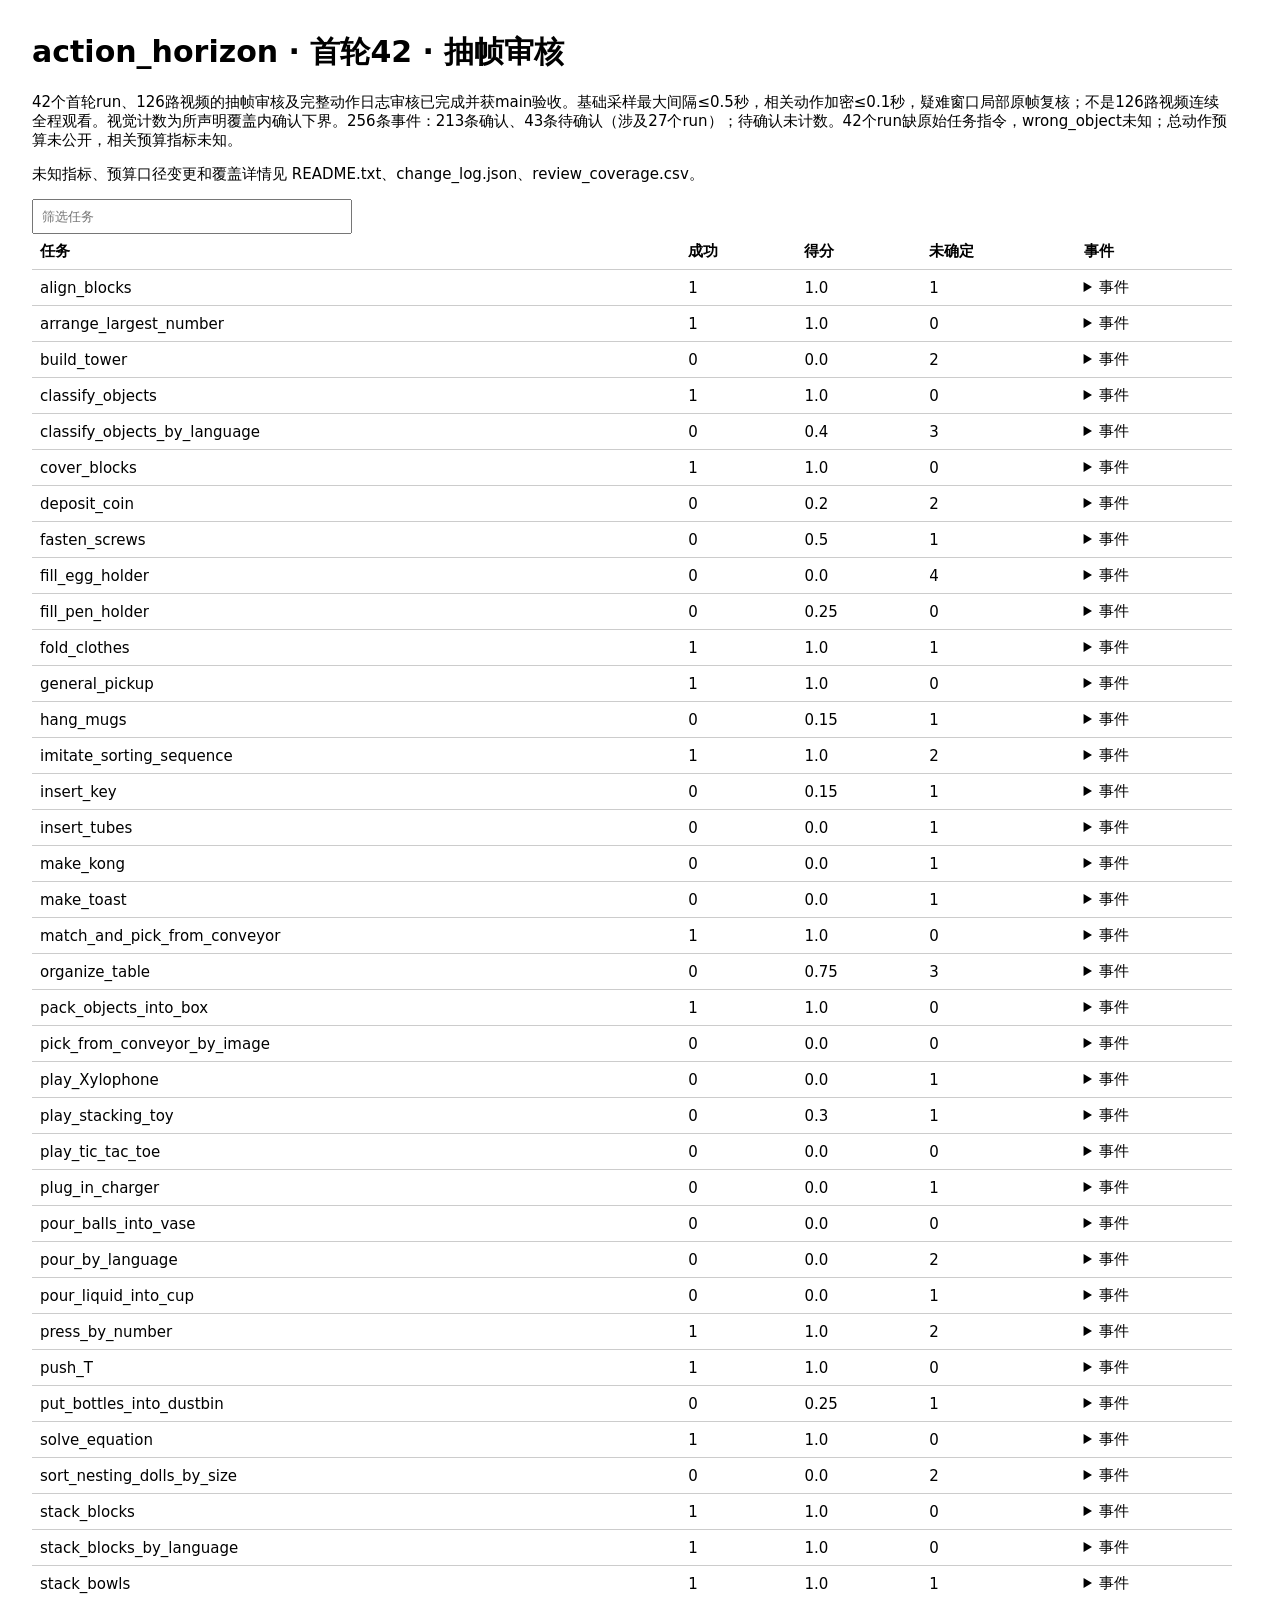
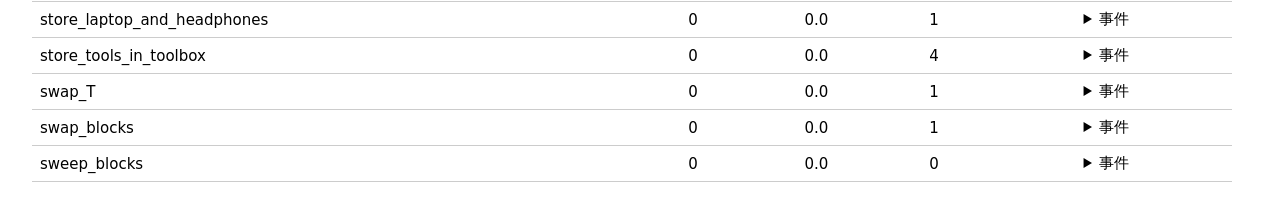
==== commit 359de4cc: "submission: replace action_horizon with completed sampled audit" ====
--- a/submissions/action_horizon/report.html
+++ b/submissions/action_horizon/report.html
@@ -1 +1 @@
-<!doctype html><html lang="zh-CN"><meta charset="utf-8"><title>action_horizon 阶段性审查</title><style>body{font:14px/1.6 system-ui;margin:30px;color:#18283b}aside{padding:18px;background:#fff0ce}table{border-collapse:collapse}td,th{border:1px solid #ddd;padding:8px;white-space:nowrap}section{overflow:auto}button,input{padding:8px}article{border:1px solid #ddd;padding:12px;margin:12px 0}.pending{color:#a35a00}pre{white-space:pre-wrap}</style><h1>action_horizon · 阶段性审查</h1><aside>42个run / 126路视频 / 全程连续观看完成0路。预算四项按用户指定模型自述口径：6 / 3 / 0 / 0；0表示未明确自述。4次泛称预算另列。靠近未验证≥90%，不能视为原严格阈值统计。其他视觉审核未完成。</aside><p><a href="submission.json">权威JSON</a> · <a href="task_metrics.csv">指标CSV</a> · <a href="budget_self_report.csv">预算自述原文</a> · <a href="review_coverage.csv">观看覆盖</a> · <a href="README.txt">口径说明</a></p><input id="q" placeholder="筛选任务"><section><table id="t"></table></section><h2>事件与原始视频</h2><div id="events"></div><script id="data" type="application/json">{"schema_version": "robodojo-submission-v1", "group": {"id": "action_horizon", "name": "action_horizon · 阶段性审查 / 预算自述口径", "setting": {"profile": "custom-model-action-horizon", "model": "gpt-6-astra", "client_version": "0.153.4", "max_decisions": 100, "native_control_cap": null, "setting_id": "sha256:063f24913a077e107cd7e8a98b2eb5d3054c4314800c827323a90d03d844ba18", "unknown_reason": "总控制步上限未公开；每调用3–32控制步的action horizon不是总预算。setting_id为原始config.json字节SHA256。"}, "coverage": "阶段性结果：42个run、126路原视频完整解码及哈希核对，0路完成连续全程观看；静态概览和局部逐帧证据不等于完整观看。全量2751条轨迹、2727个模型决策、25032控制步已核对。预算四项按用户授权改为模型自述编码：剩余不足代理靠近，不证明≥90%；0=未明确自述该类，4次泛称预算另列。视觉局部正数仅下界，其余待审核；不能宣称审核完成。"}, "runs": [{"run_id": "dual42-horizon-medium-20261016-align_blocks-standard-s0-scene0", "task": "align_blocks", "variant": "standard", "scene": 0, "seed": 0, "capability": "Open", "repeat": 0, "videos": [{"camera": "head", "url": "https://cloud.tsinghua.edu.cn/f/c927a7f33b4a452da4ee/?dl=1", "sha256": "67e7ae443ea814170dbd00c564008ac52231fe0c3011106fc8df55b3d3b6a784", "bytes": 344109}, {"camera": "left_wrist", "url": "https://cloud.tsinghua.edu.cn/f/656c3a1a11c74eeb8b0a/?dl=1", "sha256": "d0bc762822c3b6bc244251f1d1befb334f66528d81082f724afc31bf8e3b15ba", "bytes": 846814}, {"camera": "right_wrist", "url": "https://cloud.tsinghua.edu.cn/f/45ec0309e8cb438093b9/?dl=1", "sha256": "aa5e0072b05d87b611c8bb2aa163a1bd1a1427ec0069b63b5fa132b4aec72d13", "bytes": 118859}], "artifacts": [{"kind": "native_terminal", "url": "https://zefanw.github.io/robodojo-l3-dashboard/data/runs/dual42-horizon-medium-20261016-align_blocks-standard-s0-scene0/native-terminal.json", "sha256": "9d0997890e3ec5df000ca5d8054c53ca16e467faa6b73a79990ffedc14c45d61", "bytes": 652}, {"kind": "actions", "url": "https://zefanw.github.io/robodojo-l3-dashboard/data/runs/dual42-horizon-medium-20261016-align_blocks-standard-s0-scene0/actions.json", "sha256": "973120088c6b6692657ca6165bcf22727f63b44e8125c56728250ed318c33af0", "bytes": 21192}, {"kind": "config", "url": "https://zefanw.github.io/robodojo-l3-dashboard/data/runs/dual42-horizon-medium-20261016-align_blocks-standard-s0-scene0/config.json", "sha256": "063f24913a077e107cd7e8a98b2eb5d3054c4314800c827323a90d03d844ba18", "bytes": 2338}, {"kind": "source_lock", "url": "https://zefanw.github.io/robodojo-l3-dashboard/data/runs/dual42-horizon-medium-20261016-align_blocks-standard-s0-scene0/source-lock.json", "sha256": "2205a187fce69d653e827971416935fe652e42d7568f2e79199d2b6e31625b7c", "bytes": 1288}], "metrics": {"success": 1, "score": 1.0, "turns": 28, "actions": 145, "empty_retry": null, "drop": null, "empty_regrasp": null, "drop_regrasp": null, "direct_attempts": null, "direct_success": null, "table_attempts": null, "table_success": null, "support_attempts": null, "support_success": null, "view_same": null, "view_opposite": null, "abandon_near_action": 0, "abandon_near_turn": 0, "abandon_action_limit": 0, "abandon_turn_limit": 0, "collision_arms": null, "collision_arm_object": null, "collision_arm_table": null, "knockdown": null, "wrong_object": null, "fine_placement_fail": null}, "metric_status": {"success": "confirmed", "score": "confirmed", "turns": "confirmed", "actions": "confirmed", "empty_retry": "pending", "drop": "pending", "empty_regrasp": "pending", "drop_regrasp": "pending", "direct_attempts": "pending", "direct_success": "pending", "table_attempts": "pending", "table_success": "pending", "support_attempts": "pending", "support_success": "pending", "view_same": "pending", "view_opposite": "pending", "abandon_near_action": "confirmed", "abandon_near_turn": "confirmed", "abandon_action_limit": "confirmed", "abandon_turn_limit": "confirmed", "collision_arms": "pending", "collision_arm_object": "pending", "collision_arm_table": "pending", "knockdown": "pending", "wrong_object": "pending", "fine_placement_fail": "pending"}, "result": {"success": 1, "score": 1.0, "turns": 28, "actions": 145}, "configuration": {"client_version": "0.153.4", "effort": "medium", "feedback": "original-arrival", "max_decisions": 100, "model": "gpt-6-astra", "model_action_horizon.enabled": true, "model_action_horizon.max_actions": 32, "model_action_horizon.min_actions": 3, "model_action_horizon.prompt": "Every move_eef call must include num_actions, an integer from {min_actions} to {max_actions}. It selects how many native control actions from the start of the original planned and retimed trajectory may execute before the next observation. It is not a distance, a number of model decisions, or a request to resample the trajectory. Execute at most min(num_actions, plan length); native termination may stop execution earlier. Discard the unused suffix; it never executes automatically. Use fewer actions near state changes such as contact, grasping, release or object motion, during precise operations, or when missing information makes the situation highly uncertain. Use more for predictable motion when sufficient information is available. Fewer actions may stop before your requested position or orientation, or before a scheduled gripper change. Inspect the next measured observation and arrival feedback instead of assuming the target was reached, then choose the next target and num_actions.", "model_action_horizon_source_sha256": "989d16966485dca385aba3e59f5ec1360803c9d1733ef24a372e69fac8c5faf6", "native_control_cap": null, "observations": "original-rgb-state", "profile": "custom-model-action-horizon", "prompt": "historical-l3-eef", "recipes": true, "simulator_package_isaaclab": "0.54.3", "simulator_package_isaacsim": "5.1.0.0", "simulator_package_numpy": "1.26.4", "simulator_package_torch": "2.7.0", "simulator_package_warp-lang": "1.17.0", "simulator_python": "3.11.17", "simulator_software_sha256": "b136a750db835961f5356781a1d341054802e6d827c0545daa6bfc76c5995300", "audit_auxiliary": {"review_completion": "pending", "turn_definition": "非空decision_index的唯一数，即原生model_decisions；不是视频帧数。defer_llm不计模型turn。", "action_definition": "只累计每条轨迹的 native_controls 一次；双臂同步不乘二；segments 与 executed_controls 仅校验，不重复相加。拒绝/零执行为零；give_up 原生记录各有1步，保留并另列。", "native_model_decisions": 28, "trajectory_records": 28, "nonmodel_records": 0, "budget_self_report_policy": {"version": "budget-self-report-v1", "changed_by": "用户要求预算主动放弃指标参照模型自述、填写数值不留空", "scope_metric_ids": [17, 18, 19, 20], "definition_change": "这四列改为自述编码计数，不等价于原≥90%实测使用率统计。保留原口径值和缺失原因以供比较。", "near_rule": "明确把剩余预算不足作为放弃原因时编码为靠近；不声称实测使用率≥90%。", "at_rule": "必须明确声称对应预算耗尽、为零或达到上限；仅remaining/insufficient不算达到。", "action_mapping": "motion budget、motion-call budget、remaining steps按模型自述动作预算代理编码，不能证明其对应真实env control budget。", "turn_mapping": "decision budget明确映射turn；泛称budget不按实际turn值猜测类型。", "zero_rule": "0表示该类别未在模型自述中明确记录，或没有实际主动放弃；不表示已证明事件未发生。", "generic_budget_rule": "未说明预算类型的放弃保留为辅助列，不强塞动作或turn列。", "termination_gate": "仍要求轨迹有 acknowledged give_up，避免把计划或自动终止计为主动放弃。"}, "budget_self_report": {"generic_budget_give_up_count": 0, "source_event_ids": [], "give_up_reason_quotes": [], "trace_review": "全部轨迹已检索；关节/姿态limit以及未执行计划不属于预算放弃。", "source_events_document": "events.json"}, "metric_annotations": [{"id": 1, "name": "成功与否", "value": true, "status": "已核对原生数据", "reason": "原生 outcome.success；不使用模型完成声明或 last_physical_ack_native_success。", "evidence_event_ids": []}, {"id": 2, "name": "得分", "value": 1.0, "status": "已核对原生数据", "reason": "原生 outcome.score；与 success 分别保留。", "evidence_event_ids": []}, {"id": 3, "name": "总体轮数", "value": 28, "status": "已核对原生数据", "reason": "非空 decision_index 的唯一数，与原生 model_decisions/model_responses 核对；1-based turn=decision_index+1。defer_llm 非模型阶段另列。", "evidence_event_ids": []}, {"id": 4, "name": "总体action次数", "value": 145, "status": "已核对原生数据", "reason": "只累计每条轨迹的 native_controls 一次；双臂同步不乘二；segments 与 executed_controls 仅校验，不重复相加。拒绝/零执行为零；give_up 原生记录各有1步，保留并另列。", "evidence_event_ids": []}, {"id": 5, "name": "空夹次数", "value": null, "status": "待审核", "reason": "三视角完整观看及全程事件审核尚未完成。", "evidence_event_ids": []}, {"id": 6, "name": "夹取掉落次数", "value": null, "status": "待审核", "reason": "三视角完整观看及全程事件审核尚未完成。", "evidence_event_ids": []}, {"id": 7, "name": "空夹后成功重夹次数", "value": null, "status": "待审核", "reason": "三视角完整观看及全程事件审核尚未完成。", "evidence_event_ids": []}, {"id": 8, "name": "掉落后成功重夹次数", "value": null, "status": "待审核", "reason": "三视角完整观看及全程事件审核尚未完成。", "evidence_event_ids": []}, {"id": 9, "name": "直接换手行为出现次数", "value": null, "status": "待审核", "reason": "三视角完整观看及全程事件审核尚未完成。", "evidence_event_ids": []}, {"id": 10, "name": "直接换手成功次数", "value": null, "status": "待审核", "reason": "三视角完整观看及全程事件审核尚未完成。", "evidence_event_ids": []}, {"id": 11, "name": "桌面换手行为出现次数", "value": null, "status": "待审核", "reason": "三视角完整观看及全程事件审核尚未完成。", "evidence_event_ids": []}, {"id": 12, "name": "桌面换手成功次数", "value": null, "status": "待审核", "reason": "三视角完整观看及全程事件审核尚未完成。", "evidence_event_ids": []}, {"id": 13, "name": "其他支撑面换手行为出现次数", "value": null, "status": "待审核", "reason": "三视角完整观看及全程事件审核尚未完成。", "evidence_event_ids": []}, {"id": 14, "name": "其他支撑面换手成功次数", "value": null, "status": "待审核", "reason": "三视角完整观看及全程事件审核尚未完成。", "evidence_event_ids": []}, {"id": 15, "name": "同手臂调整以补充视野次数", "value": null, "status": "待审核", "reason": "三视角完整观看及全程事件审核尚未完成。", "evidence_event_ids": []}, {"id": 16, "name": "异侧手臂调整以补充视野次数", "value": null, "status": "待审核", "reason": "三视角完整观看及全程事件审核尚未完成。", "evidence_event_ids": []}, {"id": 17, "name": "靠近动作上限主动放弃次数", "value": 0, "status": "已审核_模型自述口径", "reason": "未在模型自述中明确记录此类别；0不是实际未发生的证明。", "evidence_event_ids": [], "original_strict_assessment": {"value": null, "status": "待审核", "reason": "episode动作上限未公开(native_control_cap=null)；max_actions=32为单次调用上限。全程审核仍待完成。", "evidence_event_ids": []}, "measurement_basis": "model_self_report", "actual_budget_utilization_verified": false}, {"id": 18, "name": "靠近turn上限主动放弃次数", "value": 0, "status": "已审核_模型自述口径", "reason": "未在模型自述中明确记录此类别；0不是实际未发生的证明。", "evidence_event_ids": [], "original_strict_assessment": {"value": 0, "status": "轨迹审核通过", "reason": "完整轨迹中无实际 acknowledged give_up；不将系统终止视为主动放弃。", "evidence_event_ids": []}, "measurement_basis": "model_self_report", "actual_budget_utilization_verified": false}, {"id": 19, "name": "达到动作上限主动放弃次数", "value": 0, "status": "已审核_模型自述口径", "reason": "未在模型自述中明确记录此类别；0不是实际未发生的证明。", "evidence_event_ids": [], "original_strict_assessment": {"value": null, "status": "待审核", "reason": "episode动作上限未公开(native_control_cap=null)；max_actions=32为单次调用上限。全程审核仍待完成。", "evidence_event_ids": []}, "measurement_basis": "model_self_report", "actual_budget_utilization_verified": false}, {"id": 20, "name": "达到turn上限主动放弃次数", "value": 0, "status": "已审核_模型自述口径", "reason": "未在模型自述中明确记录此类别；0不是实际未发生的证明。", "evidence_event_ids": [], "original_strict_assessment": {"value": 0, "status": "轨迹审核通过", "reason": "完整轨迹中无实际 acknowledged give_up；不将系统终止视为主动放弃。", "evidence_event_ids": []}, "measurement_basis": "model_self_report", "actual_budget_utilization_verified": false}, {"id": 21, "name": "两手臂非正常碰撞次数", "value": null, "status": "待审核", "reason": "三视角完整观看及全程事件审核尚未完成。", "evidence_event_ids": []}, {"id": 22, "name": "手臂与物体非正常碰撞次数", "value": null, "status": "待审核", "reason": "三视角完整观看及全程事件审核尚未完成。", "evidence_event_ids": []}, {"id": 23, "name": "手臂与桌面非正常碰撞次数", "value": null, "status": "待审核", "reason": "三视角完整观看及全程事件审核尚未完成。", "evidence_event_ids": []}, {"id": 24, "name": "非目标物被碰倒次数", "value": null, "status": "待审核", "reason": "三视角完整观看及全程事件审核尚未完成。", "evidence_event_ids": []}, {"id": 25, "name": "选错物体次数", "value": null, "status": "待审核", "reason": "三视角完整观看及全程事件审核尚未完成。", "evidence_event_ids": []}, {"id": 26, "name": "精细放置失败次数", "value": null, "status": "待审核", "reason": "三视角完整观看及全程事件审核尚未完成。", "evidence_event_ids": []}], "review_coverage": [{"run_id": "dual42-horizon-medium-20261016-align_blocks-standard-s0-scene0", "task": "align_blocks", "view": "head", "video_path": "https://cloud.tsinghua.edu.cn/f/c927a7f33b4a452da4ee/?dl=1", "total_frames": 173, "duration_seconds": 6.92, "last_frame_pts_seconds": 6.88, "fps": 25.0, "playable_frame_intervals": [[0, 172]], "actual_continuous_watched_intervals": [], "continuous_watched_frames": 0, "static_inspected_frame_indices": [0, 16, 31, 47, 55, 61, 62, 63, 72, 73, 77, 78, 82, 83, 91, 93, 94, 109, 125, 141, 156, 172], "static_review_is_full_watch": false, "missing_or_corrupt_intervals": [], "decode_status": "pass", "focused_static_review_ranges": [], "completion_status": "待审核", "reason": "当前模型接口只接收静态图像；完整解码与已查看静态帧均不计连续完整观看。"}, {"run_id": "dual42-horizon-medium-20261016-align_blocks-standard-s0-scene0", "task": "align_blocks", "view": "left_wrist", "video_path": "https://cloud.tsinghua.edu.cn/f/656c3a1a11c74eeb8b0a/?dl=1", "total_frames": 173, "duration_seconds": 6.92, "last_frame_pts_seconds": 6.88, "fps": 25.0, "playable_frame_intervals": [[0, 172]], "actual_continuous_watched_intervals": [], "continuous_watched_frames": 0, "static_inspected_frame_indices": [0, 16, 31, 47, 55, 61, 62, 63, 72, 73, 77, 78, 82, 83, 91, 93, 94, 109, 125, 141, 156, 172], "static_review_is_full_watch": false, "missing_or_corrupt_intervals": [], "decode_status": "pass", "focused_static_review_ranges": [], "completion_status": "待审核", "reason": "当前模型接口只接收静态图像；完整解码与已查看静态帧均不计连续完整观看。"}, {"run_id": "dual42-horizon-medium-20261016-align_blocks-standard-s0-scene0", "task": "align_blocks", "view": "right_wrist", "video_path": "https://cloud.tsinghua.edu.cn/f/45ec0309e8cb438093b9/?dl=1", "total_frames": 173, "duration_seconds": 6.92, "last_frame_pts_seconds": 6.88, "fps": 25.0, "playable_frame_intervals": [[0, 172]], "actual_continuous_watched_intervals": [], "continuous_watched_frames": 0, "static_inspected_frame_indices": [0, 16, 31, 47, 55, 61, 62, 63, 72, 73, 77, 78, 82, 83, 91, 93, 94, 109, 125, 141, 156, 172], "static_review_is_full_watch": false, "missing_or_corrupt_intervals": [], "decode_status": "pass", "focused_static_review_ranges": [], "completion_status": "待审核", "reason": "当前模型接口只接收静态图像；完整解码与已查看静态帧均不计连续完整观看。"}], "snapshot_id": "9b0b58974d936fd10872e8f6a4c2cb188e6f3cf7fab5cafc39e93b2ae19a86de", "source_api_url": "https://zefanw.github.io/robodojo-l3-dashboard/api/v1/results/dual42-horizon-medium-20261016-align_blocks-standard-s0-scene0.json"}}, "events": [{"id": "E0018", "category": "uncertain", "object": "尺子", "arm": "待核实", "turns": [], "turn_precision": "unknown", "time_range": [0.0, 6.88], "env_step": null, "frame": 0, "result": "夹持失败类型不明", "basis": "来自概览/闭合候选图或轨迹文字的待核实线索；尚不计入确认数。 原始actions.json位置：/0,/1,/2,/3,/4,/5,/6,/7,/8,/9,/10,/11,/12,/13,/14,/15,/16,/17,/18,/19,/20,/21,/22,/23,/24,/25,/26,/27。视频帧真实；env/turn关联仅推断，故此处不填精确值。", "confidence": "待确认", "media": [{"camera": "head", "url": "https://cloud.tsinghua.edu.cn/f/c927a7f33b4a452da4ee/?dl=1", "sha256": "67e7ae443ea814170dbd00c564008ac52231fe0c3011106fc8df55b3d3b6a784", "bytes": 344109}, {"camera": "left_wrist", "url": "https://cloud.tsinghua.edu.cn/f/656c3a1a11c74eeb8b0a/?dl=1", "sha256": "d0bc762822c3b6bc244251f1d1befb334f66528d81082f724afc31bf8e3b15ba", "bytes": 846814}, {"camera": "right_wrist", "url": "https://cloud.tsinghua.edu.cn/f/45ec0309e8cb438093b9/?dl=1", "sha256": "aa5e0072b05d87b611c8bb2aa163a1bd1a1427ec0069b63b5fa132b4aec72d13", "bytes": 118859}], "gap_id": null, "uncertain_reason": "尺子一端可能仍接触支撑，不能确认掉落。"}]}, {"run_id": "dual42-horizon-medium-20261016-arrange_largest_number-random-s0-scene0", "task": "arrange_largest_number", "variant": "random", "scene": 0, "seed": 0, "capability": "Generalization", "repeat": 0, "videos": [{"camera": "head", "url": "https://cloud.tsinghua.edu.cn/f/e6a0e534da4d4de58dc5/?dl=1", "sha256": "e94312a8106d00c6543b49d9ac2eaedd75dd7c510f9be518d7cffcb027b83461", "bytes": 2612370}, {"camera": "left_wrist", "url": "https://cloud.tsinghua.edu.cn/f/16b23c2b412c43148c85/?dl=1", "sha256": "99f8271bd58f353a7c47fe0e733478e52bca728a481898cf246c5f2c3a7b628a", "bytes": 2647204}, {"camera": "right_wrist", "url": "https://cloud.tsinghua.edu.cn/f/60d927c71ac945cf8fd9/?dl=1", "sha256": "d93a4db70b9faf18ce528607e42a070cd3c5e3f24b8bd773d58c4fbf89ffc424", "bytes": 2697158}], "artifacts": [{"kind": "native_terminal", "url": "https://zefanw.github.io/robodojo-l3-dashboard/data/runs/dual42-horizon-medium-20261016-arrange_largest_number-random-s0-scene0/native-terminal.json", "sha256": "1d74592c65128a4211646b80fe2d2bc528644e622b5207cf968c10007fc5ccfb", "bytes": 670}, {"kind": "actions", "url": "https://zefanw.github.io/robodojo-l3-dashboard/data/runs/dual42-horizon-medium-20261016-arrange_largest_number-random-s0-scene0/actions.json", "sha256": "f02cf57a3f9b7b4793cfa28559ef7e3de0f36412c84543767ae03ac8548514be", "bytes": 64134}, {"kind": "config", "url": "https://zefanw.github.io/robodojo-l3-dashboard/data/runs/dual42-horizon-medium-20261016-arrange_largest_number-random-s0-scene0/config.json", "sha256": "063f24913a077e107cd7e8a98b2eb5d3054c4314800c827323a90d03d844ba18", "bytes": 2338}, {"kind": "source_lock", "url": "https://zefanw.github.io/robodojo-l3-dashboard/data/runs/dual42-horizon-medium-20261016-arrange_largest_number-random-s0-scene0/source-lock.json", "sha256": "2205a187fce69d653e827971416935fe652e42d7568f2e79199d2b6e31625b7c", "bytes": 1288}], "metrics": {"success": 1, "score": 1.0, "turns": 88, "actions": 774, "empty_retry": null, "drop": null, "empty_regrasp": null, "drop_regrasp": null, "direct_attempts": null, "direct_success": null, "table_attempts": null, "table_success": null, "support_attempts": null, "support_success": null, "view_same": null, "view_opposite": null, "abandon_near_action": 0, "abandon_near_turn": 0, "abandon_action_limit": 0, "abandon_turn_limit": 0, "collision_arms": null, "collision_arm_object": null, "collision_arm_table": null, "knockdown": null, "wrong_object": null, "fine_placement_fail": null}, "metric_status": {"success": "confirmed", "score": "confirmed", "turns": "confirmed", "actions": "confirmed", "empty_retry": "pending", "drop": "pending", "empty_regrasp": "pending", "drop_regrasp": "pending", "direct_attempts": "pending", "direct_success": "pending", "table_attempts": "pending", "table_success": "pending", "support_attempts": "pending", "support_success": "pending", "view_same": "pending", "view_opposite": "pending", "abandon_near_action": "confirmed", "abandon_near_turn": "confirmed", "abandon_action_limit": "confirmed", "abandon_turn_limit": "confirmed", "collision_arms": "pending", "collision_arm_object": "pending", "collision_arm_table": "pending", "knockdown": "pending", "wrong_object": "pending", "fine_placement_fail": "pending"}, "result": {"success": 1, "score": 1.0, "turns": 88, "actions": 774}, "configuration": {"client_version": "0.153.4", "effort": "medium", "feedback": "original-arrival", "max_decisions": 100, "model": "gpt-6-astra", "model_action_horizon.enabled": true, "model_action_horizon.max_actions": 32, "model_action_horizon.min_actions": 3, "model_action_horizon.prompt": "Every move_eef call must include num_actions, an integer from {min_actions} to {max_actions}. It selects how many native control actions from the start of the original planned and retimed trajectory may execute before the next observation. It is not a distance, a number of model decisions, or a request to resample the trajectory. Execute at most min(num_actions, plan length); native termination may stop execution earlier. Discard the unused suffix; it never executes automatically. Use fewer actions near state changes such as contact, grasping, release or object motion, during precise operations, or when missing information makes the situation highly uncertain. Use more for predictable motion when sufficient information is available. Fewer actions may stop before your requested position or orientation, or before a scheduled gripper change. Inspect the next measured observation and arrival feedback instead of assuming the target was reached, then choose the next target and num_actions.", "model_action_horizon_source_sha256": "989d16966485dca385aba3e59f5ec1360803c9d1733ef24a372e69fac8c5faf6", "native_control_cap": null, "observations": "original-rgb-state", "profile": "custom-model-action-horizon", "prompt": "historical-l3-eef", "recipes": true, "simulator_package_isaaclab": "0.54.3", "simulator_package_isaacsim": "5.1.0.0", "simulator_package_numpy": "1.26.4", "simulator_package_torch": "2.7.0", "simulator_package_warp-lang": "1.17.0", "simulator_python": "3.11.17", "simulator_software_sha256": "b136a750db835961f5356781a1d341054802e6d827c0545daa6bfc76c5995300", "audit_auxiliary": {"review_completion": "pending", "turn_definition": "非空decision_index的唯一数，即原生model_decisions；不是视频帧数。defer_llm不计模型turn。", "action_definition": "只累计每条轨迹的 native_controls 一次；双臂同步不乘二；segments 与 executed_controls 仅校验，不重复相加。拒绝/零执行为零；give_up 原生记录各有1步，保留并另列。", "native_model_decisions": 88, "trajectory_records": 88, "nonmodel_records": 0, "budget_self_report_policy": {"version": "budget-self-report-v1", "changed_by": "用户要求预算主动放弃指标参照模型自述、填写数值不留空", "scope_metric_ids": [17, 18, 19, 20], "definition_change": "这四列改为自述编码计数，不等价于原≥90%实测使用率统计。保留原口径值和缺失原因以供比较。", "near_rule": "明确把剩余预算不足作为放弃原因时编码为靠近；不声称实测使用率≥90%。", "at_rule": "必须明确声称对应预算耗尽、为零或达到上限；仅remaining/insufficient不算达到。", "action_mapping": "motion budget、motion-call budget、remaining steps按模型自述动作预算代理编码，不能证明其对应真实env control budget。", "turn_mapping": "decision budget明确映射turn；泛称budget不按实际turn值猜测类型。", "zero_rule": "0表示该类别未在模型自述中明确记录，或没有实际主动放弃；不表示已证明事件未发生。", "generic_budget_rule": "未说明预算类型的放弃保留为辅助列，不强塞动作或turn列。", "termination_gate": "仍要求轨迹有 acknowledged give_up，避免把计划或自动终止计为主动放弃。"}, "budget_self_report": {"generic_budget_give_up_count": 0, "source_event_ids": [], "give_up_reason_quotes": [], "trace_review": "全部轨迹已检索；关节/姿态limit以及未执行计划不属于预算放弃。", "source_events_document": "events.json"}, "metric_annotations": [{"id": 1, "name": "成功与否", "value": true, "status": "已核对原生数据", "reason": "原生 outcome.success；不使用模型完成声明或 last_physical_ack_native_success。", "evidence_event_ids": []}, {"id": 2, "name": "得分", "value": 1.0, "status": "已核对原生数据", "reason": "原生 outcome.score；与 success 分别保留。", "evidence_event_ids": []}, {"id": 3, "name": "总体轮数", "value": 88, "status": "已核对原生数据", "reason": "非空 decision_index 的唯一数，与原生 model_decisions/model_responses 核对；1-based turn=decision_index+1。defer_llm 非模型阶段另列。", "evidence_event_ids": []}, {"id": 4, "name": "总体action次数", "value": 774, "status": "已核对原生数据", "reason": "只累计每条轨迹的 native_controls 一次；双臂同步不乘二；segments 与 executed_controls 仅校验，不重复相加。拒绝/零执行为零；give_up 原生记录各有1步，保留并另列。", "evidence_event_ids": []}, {"id": 5, "name": "空夹次数", "value": null, "status": "待审核", "reason": "三视角完整观看及全程事件审核尚未完成。", "evidence_event_ids": []}, {"id": 6, "name": "夹取掉落次数", "value": null, "status": "待审核", "reason": "三视角完整观看及全程事件审核尚未完成。", "evidence_event_ids": []}, {"id": 7, "name": "空夹后成功重夹次数", "value": null, "status": "待审核", "reason": "三视角完整观看及全程事件审核尚未完成。", "evidence_event_ids": []}, {"id": 8, "name": "掉落后成功重夹次数", "value": null, "status": "待审核", "reason": "三视角完整观看及全程事件审核尚未完成。", "evidence_event_ids": []}, {"id": 9, "name": "直接换手行为出现次数", "value": null, "status": "待审核", "reason": "三视角完整观看及全程事件审核尚未完成。", "evidence_event_ids": []}, {"id": 10, "name": "直接换手成功次数", "value": null, "status": "待审核", "reason": "三视角完整观看及全程事件审核尚未完成。", "evidence_event_ids": []}, {"id": 11, "name": "桌面换手行为出现次数", "value": null, "status": "待审核", "reason": "三视角完整观看及全程事件审核尚未完成。", "evidence_event_ids": []}, {"id": 12, "name": "桌面换手成功次数", "value": null, "status": "待审核", "reason": "三视角完整观看及全程事件审核尚未完成。", "evidence_event_ids": []}, {"id": 13, "name": "其他支撑面换手行为出现次数", "value": null, "status": "待审核", "reason": "三视角完整观看及全程事件审核尚未完成。", "evidence_event_ids": []}, {"id": 14, "name": "其他支撑面换手成功次数", "value": null, "status": "待审核", "reason": "三视角完整观看及全程事件审核尚未完成。", "evidence_event_ids": []}, {"id": 15, "name": "同手臂调整以补充视野次数", "value": null, "status": "待审核", "reason": "三视角完整观看及全程事件审核尚未完成。", "evidence_event_ids": []}, {"id": 16, "name": "异侧手臂调整以补充视野次数", "value": null, "status": "待审核", "reason": "三视角完整观看及全程事件审核尚未完成。", "evidence_event_ids": []}, {"id": 17, "name": "靠近动作上限主动放弃次数", "value": 0, "status": "已审核_模型自述口径", "reason": "未在模型自述中明确记录此类别；0不是实际未发生的证明。", "evidence_event_ids": [], "original_strict_assessment": {"value": null, "status": "待审核", "reason": "episode动作上限未公开(native_control_cap=null)；max_actions=32为单次调用上限。全程审核仍待完成。", "evidence_event_ids": []}, "measurement_basis": "model_self_report", "actual_budget_utilization_verified": false}, {"id": 18, "name": "靠近turn上限主动放弃次数", "value": 0, "status": "已审核_模型自述口径", "reason": "未在模型自述中明确记录此类别；0不是实际未发生的证明。", "evidence_event_ids": [], "original_strict_assessment": {"value": 0, "status": "轨迹审核通过", "reason": "完整轨迹中无实际 acknowledged give_up；不将系统终止视为主动放弃。", "evidence_event_ids": []}, "measurement_basis": "model_self_report", "actual_budget_utilization_verified": false}, {"id": 19, "name": "达到动作上限主动放弃次数", "value": 0, "status": "已审核_模型自述口径", "reason": "未在模型自述中明确记录此类别；0不是实际未发生的证明。", "evidence_event_ids": [], "original_strict_assessment": {"value": null, "status": "待审核", "reason": "episode动作上限未公开(native_control_cap=null)；max_actions=32为单次调用上限。全程审核仍待完成。", "evidence_event_ids": []}, "measurement_basis": "model_self_report", "actual_budget_utilization_verified": false}, {"id": 20, "name": "达到turn上限主动放弃次数", "value": 0, "status": "已审核_模型自述口径", "reason": "未在模型自述中明确记录此类别；0不是实际未发生的证明。", "evidence_event_ids": [], "original_strict_assessment": {"value": 0, "status": "轨迹审核通过", "reason": "完整轨迹中无实际 acknowledged give_up；不将系统终止视为主动放弃。", "evidence_event_ids": []}, "measurement_basis": "model_self_report", "actual_budget_utilization_verified": false}, {"id": 21, "name": "两手臂非正常碰撞次数", "value": null, "status": "待审核", "reason": "三视角完整观看及全程事件审核尚未完成。", "evidence_event_ids": []}, {"id": 22, "name": "手臂与物体非正常碰撞次数", "value": null, "status": "待审核", "reason": "三视角完整观看及全程事件审核尚未完成。", "evidence_event_ids": []}, {"id": 23, "name": "手臂与桌面非正常碰撞次数", "value": null, "status": "待审核", "reason": "三视角完整观看及全程事件审核尚未完成。", "evidence_event_ids": []}, {"id": 24, "name": "非目标物被碰倒次数", "value": null, "status": "待审核", "reason": "三视角完整观看及全程事件审核尚未完成。", "evidence_event_ids": []}, {"id": 25, "name": "选错物体次数", "value": null, "status": "待审核", "reason": "三视角完整观看及全程事件审核尚未完成。", "evidence_event_ids": []}, {"id": 26, "name": "精细放置失败次数", "value": null, "status": "待审核", "reason": "三视角完整观看及全程事件审核尚未完成。", "evidence_event_ids": []}], "review_coverage": [{"run_id": "dual42-horizon-medium-20261016-arrange_largest_number-random-s0-scene0", "task": "arrange_largest_number", "view": "head", "video_path": "https://cloud.tsinghua.edu.cn/f/e6a0e534da4d4de58dc5/?dl=1", "total_frames": 858, "duration_seconds": 34.32, "last_frame_pts_seconds": 34.28, "fps": 25.0, "playable_frame_intervals": [[0, 857]], "actual_continuous_watched_intervals": [], "continuous_watched_frames": 0, "static_inspected_frame_indices": [0, 68, 75, 78, 82, 156, 184, 192, 193, 204, 211, 234, 312, 340, 347, 355, 390, 420, 427, 434, 467, 509, 516, 521, 545, 612, 623, 624, 652, 701, 773, 779, 780, 786, 857], "static_review_is_full_watch": false, "missing_or_corrupt_intervals": [], "decode_status": "pass", "focused_static_review_ranges": [], "completion_status": "待审核", "reason": "当前模型接口只接收静态图像；完整解码与已查看静态帧均不计连续完整观看。"}, {"run_id": "dual42-horizon-medium-20261016-arrange_largest_number-random-s0-scene0", "task": "arrange_largest_number", "view": "left_wrist", "video_path": "https://cloud.tsinghua.edu.cn/f/16b23c2b412c43148c85/?dl=1", "total_frames": 858, "duration_seconds": 34.32, "last_frame_pts_seconds": 34.28, "fps": 25.0, "playable_frame_intervals": [[0, 857]], "actual_continuous_watched_intervals": [], "continuous_watched_frames": 0, "static_inspected_frame_indices": [0, 68, 75, 78, 82, 156, 184, 192, 193, 204, 211, 234, 312, 340, 347, 355, 390, 420, 427, 434, 467, 509, 516, 521, 545, 612, 623, 624, 652, 701, 773, 779, 780, 786, 857], "static_review_is_full_watch": false, "missing_or_corrupt_intervals": [], "decode_status": "pass", "focused_static_review_ranges": [], "completion_status": "待审核", "reason": "当前模型接口只接收静态图像；完整解码与已查看静态帧均不计连续完整观看。"}, {"run_id": "dual42-horizon-medium-20261016-arrange_largest_number-random-s0-scene0", "task": "arrange_largest_number", "view": "right_wrist", "video_path": "https://cloud.tsinghua.edu.cn/f/60d927c71ac945cf8fd9/?dl=1", "total_frames": 858, "duration_seconds": 34.32, "last_frame_pts_seconds": 34.28, "fps": 25.0, "playable_frame_intervals": [[0, 857]], "actual_continuous_watched_intervals": [], "continuous_watched_frames": 0, "static_inspected_frame_indices": [0, 68, 75, 78, 82, 156, 184, 192, 193, 204, 211, 234, 312, 340, 347, 355, 390, 420, 427, 434, 467, 509, 516, 521, 545, 612, 623, 624, 652, 701, 773, 779, 780, 786, 857], "static_review_is_full_watch": false, "missing_or_corrupt_intervals": [], "decode_status": "pass", "focused_static_review_ranges": [], "completion_status": "待审核", "reason": "当前模型接口只接收静态图像；完整解码与已查看静态帧均不计连续完整观看。"}], "snapshot_id": "9b0b58974d936fd10872e8f6a4c2cb188e6f3cf7fab5cafc39e93b2ae19a86de", "source_api_url": "https://zefanw.github.io/robodojo-l3-dashboard/api/v1/results/dual42-horizon-medium-20261016-arrange_largest_number-random-s0-scene0.json"}}, "events": []}, {"run_id": "dual42-horizon-medium-20261016-build_tower-standard-s0-scene0", "task": "build_tower", "variant": "standard", "scene": 0, "seed": 0, "capability": "Precision", "repeat": 0, "videos": [{"camera": "head", "url": "https://cloud.tsinghua.edu.cn/f/916e26f084c7400883e1/?dl=1", "sha256": "cf9465976cc006e161c6e29a5388dda3be47bcf593b5a3aed2e28de0dcf807e5", "bytes": 2909543}, {"camera": "left_wrist", "url": "https://cloud.tsinghua.edu.cn/f/23a281dc7ca948b9ae20/?dl=1", "sha256": "b0a46ebe59b27d3356351921606e2ebd19dea731f5e594f42f8ee39eeabda8bf", "bytes": 3211032}, {"camera": "right_wrist", "url": "https://cloud.tsinghua.edu.cn/f/1d92321f770648c192dc/?dl=1", "sha256": "ed4b1b858afbdd85a21636a1829e91b5654939cb1ad24bfd68f7c4fa67be9553", "bytes": 3116299}], "artifacts": [{"kind": "native_terminal", "url": "https://zefanw.github.io/robodojo-l3-dashboard/data/runs/dual42-horizon-medium-20261016-build_tower-standard-s0-scene0/native-terminal.json", "sha256": "ba73c75a30b074e5e47ed3079cbbafa13d1bce49fd8dabac1cef056025b752c1", "bytes": 657}, {"kind": "actions", "url": "https://zefanw.github.io/robodojo-l3-dashboard/data/runs/dual42-horizon-medium-20261016-build_tower-standard-s0-scene0/actions.json", "sha256": "304a87a4668f5b4f80e0bc3d31720f5cfb89a169a203b1e24832b04338f5fc86", "bytes": 71355}, {"kind": "config", "url": "https://zefanw.github.io/robodojo-l3-dashboard/data/runs/dual42-horizon-medium-20261016-build_tower-standard-s0-scene0/config.json", "sha256": "063f24913a077e107cd7e8a98b2eb5d3054c4314800c827323a90d03d844ba18", "bytes": 2338}, {"kind": "source_lock", "url": "https://zefanw.github.io/robodojo-l3-dashboard/data/runs/dual42-horizon-medium-20261016-build_tower-standard-s0-scene0/source-lock.json", "sha256": "2205a187fce69d653e827971416935fe652e42d7568f2e79199d2b6e31625b7c", "bytes": 1288}], "metrics": {"success": 0, "score": 0.0, "turns": 95, "actions": 932, "empty_retry": null, "drop": null, "empty_regrasp": null, "drop_regrasp": null, "direct_attempts": null, "direct_success": null, "table_attempts": null, "table_success": null, "support_attempts": null, "support_success": null, "view_same": null, "view_opposite": null, "abandon_near_action": 1, "abandon_near_turn": 1, "abandon_action_limit": 0, "abandon_turn_limit": 0, "collision_arms": null, "collision_arm_object": null, "collision_arm_table": null, "knockdown": null, "wrong_object": null, "fine_placement_fail": null}, "metric_status": {"success": "confirmed", "score": "confirmed", "turns": "confirmed", "actions": "confirmed", "empty_retry": "pending", "drop": "pending", "empty_regrasp": "pending", "drop_regrasp": "pending", "direct_attempts": "pending", "direct_success": "pending", "table_attempts": "pending", "table_success": "pending", "support_attempts": "pending", "support_success": "pending", "view_same": "pending", "view_opposite": "pending", "abandon_near_action": "confirmed", "abandon_near_turn": "confirmed", "abandon_action_limit": "confirmed", "abandon_turn_limit": "confirmed", "collision_arms": "pending", "collision_arm_object": "pending", "collision_arm_table": "pending", "knockdown": "pending", "wrong_object": "pending", "fine_placement_fail": "pending"}, "result": {"success": 0, "score": 0.0, "turns": 95, "actions": 932}, "configuration": {"client_version": "0.153.4", "effort": "medium", "feedback": "original-arrival", "max_decisions": 100, "model": "gpt-6-astra", "model_action_horizon.enabled": true, "model_action_horizon.max_actions": 32, "model_action_horizon.min_actions": 3, "model_action_horizon.prompt": "Every move_eef call must include num_actions, an integer from {min_actions} to {max_actions}. It selects how many native control actions from the start of the original planned and retimed trajectory may execute before the next observation. It is not a distance, a number of model decisions, or a request to resample the trajectory. Execute at most min(num_actions, plan length); native termination may stop execution earlier. Discard the unused suffix; it never executes automatically. Use fewer actions near state changes such as contact, grasping, release or object motion, during precise operations, or when missing information makes the situation highly uncertain. Use more for predictable motion when sufficient information is available. Fewer actions may stop before your requested position or orientation, or before a scheduled gripper change. Inspect the next measured observation and arrival feedback instead of assuming the target was reached, then choose the next target and num_actions.", "model_action_horizon_source_sha256": "989d16966485dca385aba3e59f5ec1360803c9d1733ef24a372e69fac8c5faf6", "native_control_cap": null, "observations": "original-rgb-state", "profile": "custom-model-action-horizon", "prompt": "historical-l3-eef", "recipes": true, "simulator_package_isaaclab": "0.54.3", "simulator_package_isaacsim": "5.1.0.0", "simulator_package_numpy": "1.26.4", "simulator_package_torch": "2.7.0", "simulator_package_warp-lang": "1.17.0", "simulator_python": "3.11.17", "simulator_software_sha256": "b136a750db835961f5356781a1d341054802e6d827c0545daa6bfc76c5995300", "audit_auxiliary": {"review_completion": "pending", "turn_definition": "非空decision_index的唯一数，即原生model_decisions；不是视频帧数。defer_llm不计模型turn。", "action_definition": "只累计每条轨迹的 native_controls 一次；双臂同步不乘二；segments 与 executed_controls 仅校验，不重复相加。拒绝/零执行为零；give_up 原生记录各有1步，保留并另列。", "native_model_decisions": 95, "trajectory_records": 95, "nonmodel_records": 0, "budget_self_report_policy": {"version": "budget-self-report-v1", "changed_by": "用户要求预算主动放弃指标参照模型自述、填写数值不留空", "scope_metric_ids": [17, 18, 19, 20], "definition_change": "这四列改为自述编码计数，不等价于原≥90%实测使用率统计。保留原口径值和缺失原因以供比较。", "near_rule": "明确把剩余预算不足作为放弃原因时编码为靠近；不声称实测使用率≥90%。", "at_rule": "必须明确声称对应预算耗尽、为零或达到上限；仅remaining/insufficient不算达到。", "action_mapping": "motion budget、motion-call budget、remaining steps按模型自述动作预算代理编码，不能证明其对应真实env control budget。", "turn_mapping": "decision budget明确映射turn；泛称budget不按实际turn值猜测类型。", "zero_rule": "0表示该类别未在模型自述中明确记录，或没有实际主动放弃；不表示已证明事件未发生。", "generic_budget_rule": "未说明预算类型的放弃保留为辅助列，不强塞动作或turn列。", "termination_gate": "仍要求轨迹有 acknowledged give_up，避免把计划或自动终止计为主动放弃。"}, "budget_self_report": {"generic_budget_give_up_count": 0, "source_event_ids": ["E0022"], "give_up_reason_quotes": ["I could not complete a stable, centred tower within the remaining motion and decision budgets."], "trace_review": "全部轨迹已检索；关节/姿态limit以及未执行计划不属于预算放弃。", "source_events_document": "events.json"}, "metric_annotations": [{"id": 1, "name": "成功与否", "value": false, "status": "已核对原生数据", "reason": "原生 outcome.success；不使用模型完成声明或 last_physical_ack_native_success。", "evidence_event_ids": []}, {"id": 2, "name": "得分", "value": 0.0, "status": "已核对原生数据", "reason": "原生 outcome.score；与 success 分别保留。", "evidence_event_ids": []}, {"id": 3, "name": "总体轮数", "value": 95, "status": "已核对原生数据", "reason": "非空 decision_index 的唯一数，与原生 model_decisions/model_responses 核对；1-based turn=decision_index+1。defer_llm 非模型阶段另列。", "evidence_event_ids": []}, {"id": 4, "name": "总体action次数", "value": 932, "status": "已核对原生数据", "reason": "只累计每条轨迹的 native_controls 一次；双臂同步不乘二；segments 与 executed_controls 仅校验，不重复相加。拒绝/零执行为零；give_up 原生记录各有1步，保留并另列。", "evidence_event_ids": []}, {"id": 5, "name": "空夹次数", "value": null, "status": "待审核", "reason": "三视角完整观看及全程事件审核尚未完成。", "evidence_event_ids": []}, {"id": 6, "name": "夹取掉落次数", "value": null, "status": "待审核", "reason": "三视角完整观看及全程事件审核尚未完成。", "evidence_event_ids": []}, {"id": 7, "name": "空夹后成功重夹次数", "value": null, "status": "待审核", "reason": "三视角完整观看及全程事件审核尚未完成。", "evidence_event_ids": []}, {"id": 8, "name": "掉落后成功重夹次数", "value": null, "status": "待审核", "reason": "三视角完整观看及全程事件审核尚未完成。", "evidence_event_ids": []}, {"id": 9, "name": "直接换手行为出现次数", "value": null, "status": "待审核", "reason": "三视角完整观看及全程事件审核尚未完成。", "evidence_event_ids": []}, {"id": 10, "name": "直接换手成功次数", "value": null, "status": "待审核", "reason": "三视角完整观看及全程事件审核尚未完成。", "evidence_event_ids": []}, {"id": 11, "name": "桌面换手行为出现次数", "value": null, "status": "待审核", "reason": "三视角完整观看及全程事件审核尚未完成。", "evidence_event_ids": []}, {"id": 12, "name": "桌面换手成功次数", "value": null, "status": "待审核", "reason": "三视角完整观看及全程事件审核尚未完成。", "evidence_event_ids": []}, {"id": 13, "name": "其他支撑面换手行为出现次数", "value": null, "status": "待审核", "reason": "三视角完整观看及全程事件审核尚未完成。", "evidence_event_ids": []}, {"id": 14, "name": "其他支撑面换手成功次数", "value": null, "status": "待审核", "reason": "三视角完整观看及全程事件审核尚未完成。", "evidence_event_ids": []}, {"id": 15, "name": "同手臂调整以补充视野次数", "value": null, "status": "待审核", "reason": "三视角完整观看及全程事件审核尚未完成。", "evidence_event_ids": []}, {"id": 16, "name": "异侧手臂调整以补充视野次数", "value": null, "status": "待审核", "reason": "三视角完整观看及全程事件审核尚未完成。", "evidence_event_ids": []}, {"id": 17, "name": "靠近动作上限主动放弃次数", "value": 1, "status": "已审核_模型自述口径", "reason": "模型自述明确归入此类别；靠近为剩余不足的语言代理，非实测≥90%。", "evidence_event_ids": ["E0022"], "original_strict_assessment": {"value": null, "status": "待审核", "reason": "episode动作上限未公开(native_control_cap=null)；max_actions=32为单次调用上限。全程审核仍待完成。", "evidence_event_ids": []}, "measurement_basis": "model_self_report", "actual_budget_utilization_verified": false}, {"id": 18, "name": "靠近turn上限主动放弃次数", "value": 1, "status": "已审核_模型自述口径", "reason": "模型自述明确归入此类别；靠近为剩余不足的语言代理，非实测≥90%。", "evidence_event_ids": ["E0022"], "original_strict_assessment": {"value": 1, "status": "轨迹审核通过", "reason": "实际 give_up，原文明确decision budget；使用率=0.95", "evidence_event_ids": ["E0022"]}, "measurement_basis": "model_self_report", "actual_budget_utilization_verified": false}, {"id": 19, "name": "达到动作上限主动放弃次数", "value": 0, "status": "已审核_模型自述口径", "reason": "未在模型自述中明确记录此类别；0不是实际未发生的证明。", "evidence_event_ids": [], "original_strict_assessment": {"value": null, "status": "待审核", "reason": "episode动作上限未公开(native_control_cap=null)；max_actions=32为单次调用上限。全程审核仍待完成。", "evidence_event_ids": []}, "measurement_basis": "model_self_report", "actual_budget_utilization_verified": false}, {"id": 20, "name": "达到turn上限主动放弃次数", "value": 0, "status": "已审核_模型自述口径", "reason": "未在模型自述中明确记录此类别；0不是实际未发生的证明。", "evidence_event_ids": [], "original_strict_assessment": {"value": 0, "status": "轨迹审核通过", "reason": "实际 give_up，原文明确decision budget；使用率=0.95", "evidence_event_ids": []}, "measurement_basis": "model_self_report", "actual_budget_utilization_verified": false}, {"id": 21, "name": "两手臂非正常碰撞次数", "value": null, "status": "待审核", "reason": "三视角完整观看及全程事件审核尚未完成。", "evidence_event_ids": []}, {"id": 22, "name": "手臂与物体非正常碰撞次数", "value": null, "status": "待审核", "reason": "三视角完整观看及全程事件审核尚未完成。", "evidence_event_ids": []}, {"id": 23, "name": "手臂与桌面非正常碰撞次数", "value": null, "status": "待审核", "reason": "三视角完整观看及全程事件审核尚未完成。", "evidence_event_ids": []}, {"id": 24, "name": "非目标物被碰倒次数", "value": null, "status": "待审核", "reason": "三视角完整观看及全程事件审核尚未完成。", "evidence_event_ids": []}, {"id": 25, "name": "选错物体次数", "value": null, "status": "待审核", "reason": "三视角完整观看及全程事件审核尚未完成。", "evidence_event_ids": []}, {"id": 26, "name": "精细放置失败次数", "value": null, "status": "待审核", "reason": "三视角完整观看及全程事件审核尚未完成。", "evidence_event_ids": []}], "review_coverage": [{"run_id": "dual42-horizon-medium-20261016-build_tower-standard-s0-scene0", "task": "build_tower", "view": "head", "video_path": "https://cloud.tsinghua.edu.cn/f/916e26f084c7400883e1/?dl=1", "total_frames": 1020, "duration_seconds": 40.8, "last_frame_pts_seconds": 40.76, "fps": 25.0, "playable_frame_intervals": [[0, 1019]], "actual_continuous_watched_intervals": [], "continuous_watched_frames": 0, "static_inspected_frame_indices": [0, 63, 69, 78, 93, 139, 146, 155, 185, 256, 263, 272, 278, 308, 315, 324, 371, 414, 434, 435, 446, 456, 461, 463, 468, 471, 556, 606, 615, 616, 634, 648, 659, 741, 751, 758, 773, 834, 886, 894, 901, 902, 910, 919, 926, 930, 938, 959, 1019], "static_review_is_full_watch": false, "missing_or_corrupt_intervals": [], "decode_status": "pass", "focused_static_review_ranges": [], "completion_status": "待审核", "reason": "当前模型接口只接收静态图像；完整解码与已查看静态帧均不计连续完整观看。"}, {"run_id": "dual42-horizon-medium-20261016-build_tower-standard-s0-scene0", "task": "build_tower", "view": "left_wrist", "video_path": "https://cloud.tsinghua.edu.cn/f/23a281dc7ca948b9ae20/?dl=1", "total_frames": 1020, "duration_seconds": 40.8, "last_frame_pts_seconds": 40.76, "fps": 25.0, "playable_frame_intervals": [[0, 1019]], "actual_continuous_watched_intervals": [], "continuous_watched_frames": 0, "static_inspected_frame_indices": [0, 63, 69, 78, 93, 139, 146, 155, 185, 256, 263, 272, 278, 308, 315, 324, 371, 414, 434, 435, 446, 456, 461, 463, 468, 471, 556, 606, 615, 616, 634, 648, 659, 741, 751, 758, 773, 834, 886, 894, 901, 902, 910, 919, 926, 930, 938, 959, 1019], "static_review_is_full_watch": false, "missing_or_corrupt_intervals": [], "decode_status": "pass", "focused_static_review_ranges": [], "completion_status": "待审核", "reason": "当前模型接口只接收静态图像；完整解码与已查看静态帧均不计连续完整观看。"}, {"run_id": "dual42-horizon-medium-20261016-build_tower-standard-s0-scene0", "task": "build_tower", "view": "right_wrist", "video_path": "https://cloud.tsinghua.edu.cn/f/1d92321f770648c192dc/?dl=1", "total_frames": 1020, "duration_seconds": 40.8, "last_frame_pts_seconds": 40.76, "fps": 25.0, "playable_frame_intervals": [[0, 1019]], "actual_continuous_watched_intervals": [], "continuous_watched_frames": 0, "static_inspected_frame_indices": [0, 63, 69, 78, 93, 139, 146, 155, 185, 256, 263, 272, 278, 308, 315, 324, 371, 414, 434, 435, 446, 456, 461, 463, 468, 471, 556, 606, 615, 616, 634, 648, 659, 741, 751, 758, 773, 834, 886, 894, 901, 902, 910, 919, 926, 930, 938, 959, 1019], "static_review_is_full_watch": false, "missing_or_corrupt_intervals": [], "decode_status": "pass", "focused_static_review_ranges": [], "completion_status": "待审核", "reason": "当前模型接口只接收静态图像；完整解码与已查看静态帧均不计连续完整观看。"}], "snapshot_id": "9b0b58974d936fd10872e8f6a4c2cb188e6f3cf7fab5cafc39e93b2ae19a86de", "source_api_url": "https://zefanw.github.io/robodojo-l3-dashboard/api/v1/results/dual42-horizon-medium-20261016-build_tower-standard-s0-scene0.json"}}, "events": [{"id": "E0014", "category": "uncertain", "object": "绿色构件", "arm": "left", "turns": [], "turn_precision": "unknown", "time_range": [24.6, 30.92], "env_step": null, "frame": 615, "result": "掉落候选", "basis": "来自概览/闭合候选图或轨迹文字的待核实线索；尚不计入确认数。 原始actions.json位置：/0,/1,/2,/3,/4,/5,/6,/7,/8,/9,/10,/11,/12,/13,/14,/15,/16,/17,/18,/19,/20,/21,/22,/23,/24,/25,/26,/27,/28,/29,/30,/31,/32,/33,/34,/35,/36,/37,/38,/39,/40,/41,/42,/43,/44,/45,/46,/47,/48,/49,/50,/51,/52,/53,/54,/55,/56,/57,/58,/59,/60,/61,/62,/63,/64,/65,/66,/67,/68,/69,/70,/71,/72,/73,/74,/75,/76,/77,/78,/79,/80,/81,/82,/83,/84,/85,/86,/87,/88,/89,/90,/91,/92,/93,/94。视频帧真实；env/turn关联仅推断，故此处不填精确值。", "confidence": "待确认", "media": [{"camera": "head", "url": "https://cloud.tsinghua.edu.cn/f/916e26f084c7400883e1/?dl=1", "sha256": "cf9465976cc006e161c6e29a5388dda3be47bcf593b5a3aed2e28de0dcf807e5", "bytes": 2909543}, {"camera": "left_wrist", "url": "https://cloud.tsinghua.edu.cn/f/23a281dc7ca948b9ae20/?dl=1", "sha256": "b0a46ebe59b27d3356351921606e2ebd19dea731f5e594f42f8ee39eeabda8bf", "bytes": 3211032}, {"camera": "right_wrist", "url": "https://cloud.tsinghua.edu.cn/f/1d92321f770648c192dc/?dl=1", "sha256": "ed4b1b858afbdd85a21636a1829e91b5654939cb1ad24bfd68f7c4fa67be9553", "bytes": 3116299}], "gap_id": null, "uncertain_reason": "概览疑似失持；需核实支撑解除、主动释放及时间边界。"}, {"id": "E0022", "category": "other", "object": "终止/预算", "arm": "不适用", "turns": [95], "turn_precision": "exact", "time_range": null, "env_step": 932, "frame": null, "result": "已记录主动放弃", "basis": "实际 give_up 已 acknowledged；native_controls=1。原因原文：I could not complete a stable, centred tower within the remaining motion and decision budgets. 原始actions.json位置：/94。仅原生模型决策序号精确；预算计数按用户指定自述口径。 自述编码：{\"counted_metric_ids\": [17, 18], \"action_term_present\": true, \"turn_term_present\": true, \"generic_budget_only\": false, \"near_is_usage_proxy\": true, \"actual_budget_utilization_verified\": false, \"quoted_reason\": \"I could not complete a stable, centred tower within the remaining motion and decision budgets.\", \"source_pointer\": \"/94\", \"decision\": \"靠近动作上限主动放弃次数=1；靠近turn上限主动放弃次数=1\"}", "confidence": "确认", "media": [{"camera": "head", "url": "https://cloud.tsinghua.edu.cn/f/916e26f084c7400883e1/?dl=1", "sha256": "cf9465976cc006e161c6e29a5388dda3be47bcf593b5a3aed2e28de0dcf807e5", "bytes": 2909543}, {"camera": "left_wrist", "url": "https://cloud.tsinghua.edu.cn/f/23a281dc7ca948b9ae20/?dl=1", "sha256": "b0a46ebe59b27d3356351921606e2ebd19dea731f5e594f42f8ee39eeabda8bf", "bytes": 3211032}, {"camera": "right_wrist", "url": "https://cloud.tsinghua.edu.cn/f/1d92321f770648c192dc/?dl=1", "sha256": "ed4b1b858afbdd85a21636a1829e91b5654939cb1ad24bfd68f7c4fa67be9553", "bytes": 3116299}], "gap_id": null, "uncertain_reason": "自述动作预算用语与实际环境控制预算未建立对应；未验证使用率≥90%。"}]}, {"run_id": "dual42-horizon-medium-20261016-classify_objects-standard-s0-scene0", "task": "classify_objects", "variant": "standard", "scene": 0, "seed": 0, "capability": "Long-Horizon", "repeat": 0, "videos": [{"camera": "head", "url": "https://cloud.tsinghua.edu.cn/f/a9260403602348dab11c/?dl=1", "sha256": "4089cbc588db1741f80b044c180c410e344489f0a4f834f8562590e0db6b3b9d", "bytes": 2540620}, {"camera": "left_wrist", "url": "https://cloud.tsinghua.edu.cn/f/10627ade7a2842a8a505/?dl=1", "sha256": "7fe2436a915706627d32df9fcf73b51fefc4912b180df8eae26bf626682ae58d", "bytes": 2763846}, {"camera": "right_wrist", "url": "https://cloud.tsinghua.edu.cn/f/51f7ea4588964c2eb81e/?dl=1", "sha256": "a14514257bdd58ed4c8166c202e4aed9d4cfb11a9d8644548190c74d061fb42e", "bytes": 3600777}], "artifacts": [{"kind": "native_terminal", "url": "https://zefanw.github.io/robodojo-l3-dashboard/data/runs/dual42-horizon-medium-20261016-classify_objects-standard-s0-scene0/native-terminal.json", "sha256": "60fbe98f962ebb28fd07156fadde4f213fcf2243a10dafe7f54fc59110b8aec9", "bytes": 664}, {"kind": "actions", "url": "https://zefanw.github.io/robodojo-l3-dashboard/data/runs/dual42-horizon-medium-20261016-classify_objects-standard-s0-scene0/actions.json", "sha256": "13726d67c0adc2902624502523d0e8c7dbc22214f9de52f48d6d9150c23191a2", "bytes": 62089}, {"kind": "config", "url": "https://zefanw.github.io/robodojo-l3-dashboard/data/runs/dual42-horizon-medium-20261016-classify_objects-standard-s0-scene0/config.json", "sha256": "063f24913a077e107cd7e8a98b2eb5d3054c4314800c827323a90d03d844ba18", "bytes": 2338}, {"kind": "source_lock", "url": "https://zefanw.github.io/robodojo-l3-dashboard/data/runs/dual42-horizon-medium-20261016-classify_objects-standard-s0-scene0/source-lock.json", "sha256": "2205a187fce69d653e827971416935fe652e42d7568f2e79199d2b6e31625b7c", "bytes": 1288}], "metrics": {"success": 1, "score": 1.0, "turns": 88, "actions": 954, "empty_retry": null, "drop": null, "empty_regrasp": null, "drop_regrasp": null, "direct_attempts": null, "direct_success": null, "table_attempts": null, "table_success": null, "support_attempts": null, "support_success": null, "view_same": null, "view_opposite": null, "abandon_near_action": 0, "abandon_near_turn": 0, "abandon_action_limit": 0, "abandon_turn_limit": 0, "collision_arms": null, "collision_arm_object": null, "collision_arm_table": null, "knockdown": null, "wrong_object": null, "fine_placement_fail": null}, "metric_status": {"success": "confirmed", "score": "confirmed", "turns": "confirmed", "actions": "confirmed", "empty_retry": "pending", "drop": "pending", "empty_regrasp": "pending", "drop_regrasp": "pending", "direct_attempts": "pending", "direct_success": "pending", "table_attempts": "pending", "table_success": "pending", "support_attempts": "pending", "support_success": "pending", "view_same": "pending", "view_opposite": "pending", "abandon_near_action": "confirmed", "abandon_near_turn": "confirmed", "abandon_action_limit": "confirmed", "abandon_turn_limit": "confirmed", "collision_arms": "pending", "collision_arm_object": "pending", "collision_arm_table": "pending", "knockdown": "pending", "wrong_object": "pending", "fine_placement_fail": "pending"}, "result": {"success": 1, "score": 1.0, "turns": 88, "actions": 954}, "configuration": {"client_version": "0.153.4", "effort": "medium", "feedback": "original-arrival", "max_decisions": 100, "model": "gpt-6-astra", "model_action_horizon.enabled": true, "model_action_horizon.max_actions": 32, "model_action_horizon.min_actions": 3, "model_action_horizon.prompt": "Every move_eef call must include num_actions, an integer from {min_actions} to {max_actions}. It selects how many native control actions from the start of the original planned and retimed trajectory may execute before the next observation. It is not a distance, a number of model decisions, or a request to resample the trajectory. Execute at most min(num_actions, plan length); native termination may stop execution earlier. Discard the unused suffix; it never executes automatically. Use fewer actions near state changes such as contact, grasping, release or object motion, during precise operations, or when missing information makes the situation highly uncertain. Use more for predictable motion when sufficient information is available. Fewer actions may stop before your requested position or orientation, or before a scheduled gripper change. Inspect the next measured observation and arrival feedback instead of assuming the target was reached, then choose the next target and num_actions.", "model_action_horizon_source_sha256": "989d16966485dca385aba3e59f5ec1360803c9d1733ef24a372e69fac8c5faf6", "native_control_cap": null, "observations": "original-rgb-state", "profile": "custom-model-action-horizon", "prompt": "historical-l3-eef", "recipes": true, "simulator_package_isaaclab": "0.54.3", "simulator_package_isaacsim": "5.1.0.0", "simulator_package_numpy": "1.26.4", "simulator_package_torch": "2.7.0", "simulator_package_warp-lang": "1.17.0", "simulator_python": "3.11.17", "simulator_software_sha256": "b136a750db835961f5356781a1d341054802e6d827c0545daa6bfc76c5995300", "audit_auxiliary": {"review_completion": "pending", "turn_definition": "非空decision_index的唯一数，即原生model_decisions；不是视频帧数。defer_llm不计模型turn。", "action_definition": "只累计每条轨迹的 native_controls 一次；双臂同步不乘二；segments 与 executed_controls 仅校验，不重复相加。拒绝/零执行为零；give_up 原生记录各有1步，保留并另列。", "native_model_decisions": 88, "trajectory_records": 88, "nonmodel_records": 0, "budget_self_report_policy": {"version": "budget-self-report-v1", "changed_by": "用户要求预算主动放弃指标参照模型自述、填写数值不留空", "scope_metric_ids": [17, 18, 19, 20], "definition_change": "这四列改为自述编码计数，不等价于原≥90%实测使用率统计。保留原口径值和缺失原因以供比较。", "near_rule": "明确把剩余预算不足作为放弃原因时编码为靠近；不声称实测使用率≥90%。", "at_rule": "必须明确声称对应预算耗尽、为零或达到上限；仅remaining/insufficient不算达到。", "action_mapping": "motion budget、motion-call budget、remaining steps按模型自述动作预算代理编码，不能证明其对应真实env control budget。", "turn_mapping": "decision budget明确映射turn；泛称budget不按实际turn值猜测类型。", "zero_rule": "0表示该类别未在模型自述中明确记录，或没有实际主动放弃；不表示已证明事件未发生。", "generic_budget_rule": "未说明预算类型的放弃保留为辅助列，不强塞动作或turn列。", "termination_gate": "仍要求轨迹有 acknowledged give_up，避免把计划或自动终止计为主动放弃。"}, "budget_self_report": {"generic_budget_give_up_count": 0, "source_event_ids": [], "give_up_reason_quotes": [], "trace_review": "全部轨迹已检索；关节/姿态limit以及未执行计划不属于预算放弃。", "source_events_document": "events.json"}, "metric_annotations": [{"id": 1, "name": "成功与否", "value": true, "status": "已核对原生数据", "reason": "原生 outcome.success；不使用模型完成声明或 last_physical_ack_native_success。", "evidence_event_ids": []}, {"id": 2, "name": "得分", "value": 1.0, "status": "已核对原生数据", "reason": "原生 outcome.score；与 success 分别保留。", "evidence_event_ids": []}, {"id": 3, "name": "总体轮数", "value": 88, "status": "已核对原生数据", "reason": "非空 decision_index 的唯一数，与原生 model_decisions/model_responses 核对；1-based turn=decision_index+1。defer_llm 非模型阶段另列。", "evidence_event_ids": []}, {"id": 4, "name": "总体action次数", "value": 954, "status": "已核对原生数据", "reason": "只累计每条轨迹的 native_controls 一次；双臂同步不乘二；segments 与 executed_controls 仅校验，不重复相加。拒绝/零执行为零；give_up 原生记录各有1步，保留并另列。", "evidence_event_ids": []}, {"id": 5, "name": "空夹次数", "value": null, "status": "待审核", "reason": "三视角完整观看及全程事件审核尚未完成。", "evidence_event_ids": []}, {"id": 6, "name": "夹取掉落次数", "value": null, "status": "待审核", "reason": "三视角完整观看及全程事件审核尚未完成。", "evidence_event_ids": []}, {"id": 7, "name": "空夹后成功重夹次数", "value": null, "status": "待审核", "reason": "三视角完整观看及全程事件审核尚未完成。", "evidence_event_ids": []}, {"id": 8, "name": "掉落后成功重夹次数", "value": null, "status": "待审核", "reason": "三视角完整观看及全程事件审核尚未完成。", "evidence_event_ids": []}, {"id": 9, "name": "直接换手行为出现次数", "value": null, "status": "待审核", "reason": "三视角完整观看及全程事件审核尚未完成。", "evidence_event_ids": []}, {"id": 10, "name": "直接换手成功次数", "value": null, "status": "待审核", "reason": "三视角完整观看及全程事件审核尚未完成。", "evidence_event_ids": []}, {"id": 11, "name": "桌面换手行为出现次数", "value": null, "status": "待审核", "reason": "三视角完整观看及全程事件审核尚未完成。", "evidence_event_ids": []}, {"id": 12, "name": "桌面换手成功次数", "value": null, "status": "待审核", "reason": "三视角完整观看及全程事件审核尚未完成。", "evidence_event_ids": []}, {"id": 13, "name": "其他支撑面换手行为出现次数", "value": null, "status": "待审核", "reason": "三视角完整观看及全程事件审核尚未完成。", "evidence_event_ids": []}, {"id": 14, "name": "其他支撑面换手成功次数", "value": null, "status": "待审核", "reason": "三视角完整观看及全程事件审核尚未完成。", "evidence_event_ids": []}, {"id": 15, "name": "同手臂调整以补充视野次数", "value": null, "status": "待审核", "reason": "三视角完整观看及全程事件审核尚未完成。", "evidence_event_ids": []}, {"id": 16, "name": "异侧手臂调整以补充视野次数", "value": null, "status": "待审核", "reason": "三视角完整观看及全程事件审核尚未完成。", "evidence_event_ids": []}, {"id": 17, "name": "靠近动作上限主动放弃次数", "value": 0, "status": "已审核_模型自述口径", "reason": "未在模型自述中明确记录此类别；0不是实际未发生的证明。", "evidence_event_ids": [], "original_strict_assessment": {"value": null, "status": "待审核", "reason": "episode动作上限未公开(native_control_cap=null)；max_actions=32为单次调用上限。全程审核仍待完成。", "evidence_event_ids": []}, "measurement_basis": "model_self_report", "actual_budget_utilization_verified": false}, {"id": 18, "name": "靠近turn上限主动放弃次数", "value": 0, "status": "已审核_模型自述口径", "reason": "未在模型自述中明确记录此类别；0不是实际未发生的证明。", "evidence_event_ids": [], "original_strict_assessment": {"value": 0, "status": "轨迹审核通过", "reason": "完整轨迹中无实际 acknowledged give_up；不将系统终止视为主动放弃。", "evidence_event_ids": []}, "measurement_basis": "model_self_report", "actual_budget_utilization_verified": false}, {"id": 19, "name": "达到动作上限主动放弃次数", "value": 0, "status": "已审核_模型自述口径", "reason": "未在模型自述中明确记录此类别；0不是实际未发生的证明。", "evidence_event_ids": [], "original_strict_assessment": {"value": null, "status": "待审核", "reason": "episode动作上限未公开(native_control_cap=null)；max_actions=32为单次调用上限。全程审核仍待完成。", "evidence_event_ids": []}, "measurement_basis": "model_self_report", "actual_budget_utilization_verified": false}, {"id": 20, "name": "达到turn上限主动放弃次数", "value": 0, "status": "已审核_模型自述口径", "reason": "未在模型自述中明确记录此类别；0不是实际未发生的证明。", "evidence_event_ids": [], "original_strict_assessment": {"value": 0, "status": "轨迹审核通过", "reason": "完整轨迹中无实际 acknowledged give_up；不将系统终止视为主动放弃。", "evidence_event_ids": []}, "measurement_basis": "model_self_report", "actual_budget_utilization_verified": false}, {"id": 21, "name": "两手臂非正常碰撞次数", "value": null, "status": "待审核", "reason": "三视角完整观看及全程事件审核尚未完成。", "evidence_event_ids": []}, {"id": 22, "name": "手臂与物体非正常碰撞次数", "value": null, "status": "待审核", "reason": "三视角完整观看及全程事件审核尚未完成。", "evidence_event_ids": []}, {"id": 23, "name": "手臂与桌面非正常碰撞次数", "value": null, "status": "待审核", "reason": "三视角完整观看及全程事件审核尚未完成。", "evidence_event_ids": []}, {"id": 24, "name": "非目标物被碰倒次数", "value": null, "status": "待审核", "reason": "三视角完整观看及全程事件审核尚未完成。", "evidence_event_ids": []}, {"id": 25, "name": "选错物体次数", "value": null, "status": "待审核", "reason": "三视角完整观看及全程事件审核尚未完成。", "evidence_event_ids": []}, {"id": 26, "name": "精细放置失败次数", "value": null, "status": "待审核", "reason": "三视角完整观看及全程事件审核尚未完成。", "evidence_event_ids": []}], "review_coverage": [{"run_id": "dual42-horizon-medium-20261016-classify_objects-standard-s0-scene0", "task": "classify_objects", "view": "head", "video_path": "https://cloud.tsinghua.edu.cn/f/a9260403602348dab11c/?dl=1", "total_frames": 1038, "duration_seconds": 41.52, "last_frame_pts_seconds": 41.48, "fps": 25.0, "playable_frame_intervals": [[0, 1037]], "actual_continuous_watched_intervals": [], "continuous_watched_frames": 0, "static_inspected_frame_indices": [0, 69, 75, 89, 94, 114, 120, 128, 145, 151, 165, 189, 251, 257, 268, 283, 319, 325, 336, 377, 454, 460, 471, 550, 556, 566, 567, 660, 676, 682, 694, 754, 787, 793, 804, 848, 905, 911, 922, 943, 1037], "static_review_is_full_watch": false, "missing_or_corrupt_intervals": [], "decode_status": "pass", "focused_static_review_ranges": [], "completion_status": "待审核", "reason": "当前模型接口只接收静态图像；完整解码与已查看静态帧均不计连续完整观看。"}, {"run_id": "dual42-horizon-medium-20261016-classify_objects-standard-s0-scene0", "task": "classify_objects", "view": "left_wrist", "video_path": "https://cloud.tsinghua.edu.cn/f/10627ade7a2842a8a505/?dl=1", "total_frames": 1038, "duration_seconds": 41.52, "last_frame_pts_seconds": 41.48, "fps": 25.0, "playable_frame_intervals": [[0, 1037]], "actual_continuous_watched_intervals": [], "continuous_watched_frames": 0, "static_inspected_frame_indices": [0, 69, 75, 89, 94, 114, 120, 128, 145, 151, 165, 189, 251, 257, 268, 283, 319, 325, 336, 377, 454, 460, 471, 550, 556, 566, 567, 660, 676, 682, 694, 754, 787, 793, 804, 848, 905, 911, 922, 943, 1037], "static_review_is_full_watch": false, "missing_or_corrupt_intervals": [], "decode_status": "pass", "focused_static_review_ranges": [], "completion_status": "待审核", "reason": "当前模型接口只接收静态图像；完整解码与已查看静态帧均不计连续完整观看。"}, {"run_id": "dual42-horizon-medium-20261016-classify_objects-standard-s0-scene0", "task": "classify_objects", "view": "right_wrist", "video_path": "https://cloud.tsinghua.edu.cn/f/51f7ea4588964c2eb81e/?dl=1", "total_frames": 1038, "duration_seconds": 41.52, "last_frame_pts_seconds": 41.48, "fps": 25.0, "playable_frame_intervals": [[0, 1037]], "actual_continuous_watched_intervals": [], "continuous_watched_frames": 0, "static_inspected_frame_indices": [0, 69, 75, 89, 94, 114, 120, 128, 145, 151, 165, 189, 251, 257, 268, 283, 319, 325, 336, 377, 454, 460, 471, 550, 556, 566, 567, 660, 676, 682, 694, 754, 787, 793, 804, 848, 905, 911, 922, 943, 1037], "static_review_is_full_watch": false, "missing_or_corrupt_intervals": [], "decode_status": "pass", "focused_static_review_ranges": [], "completion_status": "待审核", "reason": "当前模型接口只接收静态图像；完整解码与已查看静态帧均不计连续完整观看。"}], "snapshot_id": "9b0b58974d936fd10872e8f6a4c2cb188e6f3cf7fab5cafc39e93b2ae19a86de", "source_api_url": "https://zefanw.github.io/robodojo-l3-dashboard/api/v1/results/dual42-horizon-medium-20261016-classify_objects-standard-s0-scene0.json"}}, "events": [{"id": "E0015", "category": "uncertain", "object": "玩偶", "arm": "待核实", "turns": [], "turn_precision": "unknown", "time_range": [2.76, 6.04], "env_step": null, "frame": 69, "result": "空夹及恢复链候选", "basis": "来自概览/闭合候选图或轨迹文字的待核实线索；尚不计入确认数。 原始actions.json位置：/5,/6,/7,/8,/9,/10,/11,/12,/13,/14。视频帧真实；env/turn关联仅推断，故此处不填精确值。", "confidence": "待确认", "media": [{"camera": "head", "url": "https://cloud.tsinghua.edu.cn/f/a9260403602348dab11c/?dl=1", "sha256": "4089cbc588db1741f80b044c180c410e344489f0a4f834f8562590e0db6b3b9d", "bytes": 2540620}, {"camera": "left_wrist", "url": "https://cloud.tsinghua.edu.cn/f/10627ade7a2842a8a505/?dl=1", "sha256": "7fe2436a915706627d32df9fcf73b51fefc4912b180df8eae26bf626682ae58d", "bytes": 2763846}, {"camera": "right_wrist", "url": "https://cloud.tsinghua.edu.cn/f/51f7ea4588964c2eb81e/?dl=1", "sha256": "a14514257bdd58ed4c8166c202e4aed9d4cfb11a9d8644548190c74d061fb42e", "bytes": 3600777}], "gap_id": null, "uncertain_reason": "闭合候选图不足以区分每次独立尝试；同物体身份及提拉保持待核实。"}]}, {"run_id": "dual42-horizon-medium-20261016-classify_objects_by_language-standard-s0-scene0", "task": "classify_objects_by_language", "variant": "standard", "scene": 0, "seed": 0, "capability": "Open", "repeat": 0, "videos": [{"camera": "head", "url": "https://cloud.tsinghua.edu.cn/f/5b412a87cd664c61affe/?dl=1", "sha256": "4d08b9b28f652e19699df8f0971159ea28a390a12cf440b33730f634b71de973", "bytes": 2963485}, {"camera": "left_wrist", "url": "https://cloud.tsinghua.edu.cn/f/00452c3b6f894c1ea818/?dl=1", "sha256": "da4354dd722575332edbc4376beffb02b87c25d064d781f69528364923ccad66", "bytes": 5969477}, {"camera": "right_wrist", "url": "https://cloud.tsinghua.edu.cn/f/c6a4f17f828840baaadb/?dl=1", "sha256": "f4285da8aa08c03ec0ccb97b860fb1847f39465c3bd2f1ce520cc2b7fedfe7f3", "bytes": 1345781}], "artifacts": [{"kind": "native_terminal", "url": "https://zefanw.github.io/robodojo-l3-dashboard/data/runs/dual42-horizon-medium-20261016-classify_objects_by_language-standard-s0-scene0/native-terminal.json", "sha256": "5c9f6d652763f2b375a5ae641fd41f1fb18846a9980d1421b231f195fadeab68", "bytes": 670}, {"kind": "actions", "url": "https://zefanw.github.io/robodojo-l3-dashboard/data/runs/dual42-horizon-medium-20261016-classify_objects_by_language-standard-s0-scene0/actions.json", "sha256": "5b5fde305d41c2fb595d5dd328a69ff1755b33ae6da514cdf0d00b6160dfa5da", "bytes": 71277}, {"kind": "config", "url": "https://zefanw.github.io/robodojo-l3-dashboard/data/runs/dual42-horizon-medium-20261016-classify_objects_by_language-standard-s0-scene0/config.json", "sha256": "063f24913a077e107cd7e8a98b2eb5d3054c4314800c827323a90d03d844ba18", "bytes": 2338}, {"kind": "source_lock", "url": "https://zefanw.github.io/robodojo-l3-dashboard/data/runs/dual42-horizon-medium-20261016-classify_objects_by_language-standard-s0-scene0/source-lock.json", "sha256": "2205a187fce69d653e827971416935fe652e42d7568f2e79199d2b6e31625b7c", "bytes": 1288}], "metrics": {"success": 0, "score": 0.4, "turns": 96, "actions": 1100, "empty_retry": null, "drop": null, "empty_regrasp": null, "drop_regrasp": null, "direct_attempts": null, "direct_success": null, "table_attempts": null, "table_success": null, "support_attempts": null, "support_success": null, "view_same": null, "view_opposite": null, "abandon_near_action": 0, "abandon_near_turn": 0, "abandon_action_limit": 0, "abandon_turn_limit": 0, "collision_arms": null, "collision_arm_object": null, "collision_arm_table": null, "knockdown": null, "wrong_object": null, "fine_placement_fail": null}, "metric_status": {"success": "confirmed", "score": "confirmed", "turns": "confirmed", "actions": "confirmed", "empty_retry": "pending", "drop": "pending", "empty_regrasp": "pending", "drop_regrasp": "pending", "direct_attempts": "pending", "direct_success": "pending", "table_attempts": "pending", "table_success": "pending", "support_attempts": "pending", "support_success": "pending", "view_same": "pending", "view_opposite": "pending", "abandon_near_action": "confirmed", "abandon_near_turn": "confirmed", "abandon_action_limit": "confirmed", "abandon_turn_limit": "confirmed", "collision_arms": "pending", "collision_arm_object": "pending", "collision_arm_table": "pending", "knockdown": "pending", "wrong_object": "pending", "fine_placement_fail": "pending"}, "result": {"success": 0, "score": 0.4, "turns": 96, "actions": 1100}, "configuration": {"client_version": "0.153.4", "effort": "medium", "feedback": "original-arrival", "max_decisions": 100, "model": "gpt-6-astra", "model_action_horizon.enabled": true, "model_action_horizon.max_actions": 32, "model_action_horizon.min_actions": 3, "model_action_horizon.prompt": "Every move_eef call must include num_actions, an integer from {min_actions} to {max_actions}. It selects how many native control actions from the start of the original planned and retimed trajectory may execute before the next observation. It is not a distance, a number of model decisions, or a request to resample the trajectory. Execute at most min(num_actions, plan length); native termination may stop execution earlier. Discard the unused suffix; it never executes automatically. Use fewer actions near state changes such as contact, grasping, release or object motion, during precise operations, or when missing information makes the situation highly uncertain. Use more for predictable motion when sufficient information is available. Fewer actions may stop before your requested position or orientation, or before a scheduled gripper change. Inspect the next measured observation and arrival feedback instead of assuming the target was reached, then choose the next target and num_actions.", "model_action_horizon_source_sha256": "989d16966485dca385aba3e59f5ec1360803c9d1733ef24a372e69fac8c5faf6", "native_control_cap": null, "observations": "original-rgb-state", "profile": "custom-model-action-horizon", "prompt": "historical-l3-eef", "recipes": true, "simulator_package_isaaclab": "0.54.3", "simulator_package_isaacsim": "5.1.0.0", "simulator_package_numpy": "1.26.4", "simulator_package_torch": "2.7.0", "simulator_package_warp-lang": "1.17.0", "simulator_python": "3.11.17", "simulator_software_sha256": "b136a750db835961f5356781a1d341054802e6d827c0545daa6bfc76c5995300", "audit_auxiliary": {"review_completion": "pending", "turn_definition": "非空decision_index的唯一数，即原生model_decisions；不是视频帧数。defer_llm不计模型turn。", "action_definition": "只累计每条轨迹的 native_controls 一次；双臂同步不乘二；segments 与 executed_controls 仅校验，不重复相加。拒绝/零执行为零；give_up 原生记录各有1步，保留并另列。", "native_model_decisions": 96, "trajectory_records": 96, "nonmodel_records": 0, "budget_self_report_policy": {"version": "budget-self-report-v1", "changed_by": "用户要求预算主动放弃指标参照模型自述、填写数值不留空", "scope_metric_ids": [17, 18, 19, 20], "definition_change": "这四列改为自述编码计数，不等价于原≥90%实测使用率统计。保留原口径值和缺失原因以供比较。", "near_rule": "明确把剩余预算不足作为放弃原因时编码为靠近；不声称实测使用率≥90%。", "at_rule": "必须明确声称对应预算耗尽、为零或达到上限；仅remaining/insufficient不算达到。", "action_mapping": "motion budget、motion-call budget、remaining steps按模型自述动作预算代理编码，不能证明其对应真实env control budget。", "turn_mapping": "decision budget明确映射turn；泛称budget不按实际turn值猜测类型。", "zero_rule": "0表示该类别未在模型自述中明确记录，或没有实际主动放弃；不表示已证明事件未发生。", "generic_budget_rule": "未说明预算类型的放弃保留为辅助列，不强塞动作或turn列。", "termination_gate": "仍要求轨迹有 acknowledged give_up，避免把计划或自动终止计为主动放弃。"}, "budget_self_report": {"generic_budget_give_up_count": 0, "source_event_ids": [], "give_up_reason_quotes": [], "trace_review": "全部轨迹已检索；关节/姿态limit以及未执行计划不属于预算放弃。", "source_events_document": "events.json"}, "metric_annotations": [{"id": 1, "name": "成功与否", "value": false, "status": "已核对原生数据", "reason": "原生 outcome.success；不使用模型完成声明或 last_physical_ack_native_success。", "evidence_event_ids": []}, {"id": 2, "name": "得分", "value": 0.4, "status": "已核对原生数据", "reason": "原生 outcome.score；与 success 分别保留。", "evidence_event_ids": []}, {"id": 3, "name": "总体轮数", "value": 96, "status": "已核对原生数据", "reason": "非空 decision_index 的唯一数，与原生 model_decisions/model_responses 核对；1-based turn=decision_index+1。defer_llm 非模型阶段另列。", "evidence_event_ids": []}, {"id": 4, "name": "总体action次数", "value": 1100, "status": "已核对原生数据", "reason": "只累计每条轨迹的 native_controls 一次；双臂同步不乘二；segments 与 executed_controls 仅校验，不重复相加。拒绝/零执行为零；give_up 原生记录各有1步，保留并另列。", "evidence_event_ids": []}, {"id": 5, "name": "空夹次数", "value": null, "status": "待审核", "reason": "三视角完整观看及全程事件审核尚未完成。", "evidence_event_ids": []}, {"id": 6, "name": "夹取掉落次数", "value": null, "status": "待审核", "reason": "三视角完整观看及全程事件审核尚未完成。", "evidence_event_ids": []}, {"id": 7, "name": "空夹后成功重夹次数", "value": null, "status": "待审核", "reason": "三视角完整观看及全程事件审核尚未完成。", "evidence_event_ids": []}, {"id": 8, "name": "掉落后成功重夹次数", "value": null, "status": "待审核", "reason": "三视角完整观看及全程事件审核尚未完成。", "evidence_event_ids": []}, {"id": 9, "name": "直接换手行为出现次数", "value": null, "status": "待审核", "reason": "三视角完整观看及全程事件审核尚未完成。", "evidence_event_ids": []}, {"id": 10, "name": "直接换手成功次数", "value": null, "status": "待审核", "reason": "三视角完整观看及全程事件审核尚未完成。", "evidence_event_ids": []}, {"id": 11, "name": "桌面换手行为出现次数", "value": null, "status": "待审核", "reason": "三视角完整观看及全程事件审核尚未完成。", "evidence_event_ids": []}, {"id": 12, "name": "桌面换手成功次数", "value": null, "status": "待审核", "reason": "三视角完整观看及全程事件审核尚未完成。", "evidence_event_ids": []}, {"id": 13, "name": "其他支撑面换手行为出现次数", "value": null, "status": "待审核", "reason": "三视角完整观看及全程事件审核尚未完成。", "evidence_event_ids": []}, {"id": 14, "name": "其他支撑面换手成功次数", "value": null, "status": "待审核", "reason": "三视角完整观看及全程事件审核尚未完成。", "evidence_event_ids": []}, {"id": 15, "name": "同手臂调整以补充视野次数", "value": null, "status": "待审核", "reason": "三视角完整观看及全程事件审核尚未完成。", "evidence_event_ids": []}, {"id": 16, "name": "异侧手臂调整以补充视野次数", "value": null, "status": "待审核", "reason": "三视角完整观看及全程事件审核尚未完成。", "evidence_event_ids": []}, {"id": 17, "name": "靠近动作上限主动放弃次数", "value": 0, "status": "已审核_模型自述口径", "reason": "未在模型自述中明确记录此类别；0不是实际未发生的证明。", "evidence_event_ids": [], "original_strict_assessment": {"value": null, "status": "待审核", "reason": "episode动作上限未公开(native_control_cap=null)；max_actions=32为单次调用上限。全程审核仍待完成。", "evidence_event_ids": []}, "measurement_basis": "model_self_report", "actual_budget_utilization_verified": false}, {"id": 18, "name": "靠近turn上限主动放弃次数", "value": 0, "status": "已审核_模型自述口径", "reason": "未在模型自述中明确记录此类别；0不是实际未发生的证明。", "evidence_event_ids": [], "original_strict_assessment": {"value": 0, "status": "轨迹审核通过", "reason": "完整轨迹中无实际 acknowledged give_up；不将系统终止视为主动放弃。", "evidence_event_ids": []}, "measurement_basis": "model_self_report", "actual_budget_utilization_verified": false}, {"id": 19, "name": "达到动作上限主动放弃次数", "value": 0, "status": "已审核_模型自述口径", "reason": "未在模型自述中明确记录此类别；0不是实际未发生的证明。", "evidence_event_ids": [], "original_strict_assessment": {"value": null, "status": "待审核", "reason": "episode动作上限未公开(native_control_cap=null)；max_actions=32为单次调用上限。全程审核仍待完成。", "evidence_event_ids": []}, "measurement_basis": "model_self_report", "actual_budget_utilization_verified": false}, {"id": 20, "name": "达到turn上限主动放弃次数", "value": 0, "status": "已审核_模型自述口径", "reason": "未在模型自述中明确记录此类别；0不是实际未发生的证明。", "evidence_event_ids": [], "original_strict_assessment": {"value": 0, "status": "轨迹审核通过", "reason": "完整轨迹中无实际 acknowledged give_up；不将系统终止视为主动放弃。", "evidence_event_ids": []}, "measurement_basis": "model_self_report", "actual_budget_utilization_verified": false}, {"id": 21, "name": "两手臂非正常碰撞次数", "value": null, "status": "待审核", "reason": "三视角完整观看及全程事件审核尚未完成。", "evidence_event_ids": []}, {"id": 22, "name": "手臂与物体非正常碰撞次数", "value": null, "status": "待审核", "reason": "三视角完整观看及全程事件审核尚未完成。", "evidence_event_ids": []}, {"id": 23, "name": "手臂与桌面非正常碰撞次数", "value": null, "status": "待审核", "reason": "三视角完整观看及全程事件审核尚未完成。", "evidence_event_ids": []}, {"id": 24, "name": "非目标物被碰倒次数", "value": null, "status": "待审核", "reason": "三视角完整观看及全程事件审核尚未完成。", "evidence_event_ids": []}, {"id": 25, "name": "选错物体次数", "value": null, "status": "待审核", "reason": "三视角完整观看及全程事件审核尚未完成。", "evidence_event_ids": []}, {"id": 26, "name": "精细放置失败次数", "value": null, "status": "待审核", "reason": "三视角完整观看及全程事件审核尚未完成。", "evidence_event_ids": []}], "review_coverage": [{"run_id": "dual42-horizon-medium-20261016-classify_objects_by_language-standard-s0-scene0", "task": "classify_objects_by_language", "view": "head", "video_path": "https://cloud.tsinghua.edu.cn/f/5b412a87cd664c61affe/?dl=1", "total_frames": 1191, "duration_seconds": 47.64, "last_frame_pts_seconds": 47.6, "fps": 25.0, "playable_frame_intervals": [[0, 1190]], "actual_continuous_watched_intervals": [], "continuous_watched_frames": 0, "static_inspected_frame_indices": [0, 62, 69, 78, 84, 91, 105, 108, 133, 138, 159, 174, 181, 194, 216, 325, 332, 341, 433, 445, 452, 464, 497, 504, 515, 541, 626, 633, 644, 649, 664, 670, 679, 757, 776, 783, 794, 865, 974, 988, 994, 1005, 1082, 1130, 1137, 1144, 1145, 1152, 1163, 1190], "static_review_is_full_watch": false, "missing_or_corrupt_intervals": [], "decode_status": "pass", "focused_static_review_ranges": [], "completion_status": "待审核", "reason": "当前模型接口只接收静态图像；完整解码与已查看静态帧均不计连续完整观看。"}, {"run_id": "dual42-horizon-medium-20261016-classify_objects_by_language-standard-s0-scene0", "task": "classify_objects_by_language", "view": "left_wrist", "video_path": "https://cloud.tsinghua.edu.cn/f/00452c3b6f894c1ea818/?dl=1", "total_frames": 1191, "duration_seconds": 47.64, "last_frame_pts_seconds": 47.6, "fps": 25.0, "playable_frame_intervals": [[0, 1190]], "actual_continuous_watched_intervals": [], "continuous_watched_frames": 0, "static_inspected_frame_indices": [0, 62, 69, 78, 84, 91, 105, 108, 133, 138, 159, 174, 181, 194, 216, 325, 332, 341, 433, 445, 452, 464, 497, 504, 515, 541, 626, 633, 644, 649, 664, 670, 679, 757, 776, 783, 794, 865, 974, 988, 994, 1005, 1082, 1130, 1137, 1144, 1145, 1152, 1163, 1190], "static_review_is_full_watch": false, "missing_or_corrupt_intervals": [], "decode_status": "pass", "focused_static_review_ranges": [], "completion_status": "待审核", "reason": "当前模型接口只接收静态图像；完整解码与已查看静态帧均不计连续完整观看。"}, {"run_id": "dual42-horizon-medium-20261016-classify_objects_by_language-standard-s0-scene0", "task": "classify_objects_by_language", "view": "right_wrist", "video_path": "https://cloud.tsinghua.edu.cn/f/c6a4f17f828840baaadb/?dl=1", "total_frames": 1191, "duration_seconds": 47.64, "last_frame_pts_seconds": 47.6, "fps": 25.0, "playable_frame_intervals": [[0, 1190]], "actual_continuous_watched_intervals": [], "continuous_watched_frames": 0, "static_inspected_frame_indices": [0, 62, 69, 78, 84, 91, 105, 108, 133, 138, 159, 174, 181, 194, 216, 325, 332, 341, 433, 445, 452, 464, 497, 504, 515, 541, 626, 633, 644, 649, 664, 670, 679, 757, 776, 783, 794, 865, 974, 988, 994, 1005, 1082, 1130, 1137, 1144, 1145, 1152, 1163, 1190], "static_review_is_full_watch": false, "missing_or_corrupt_intervals": [], "decode_status": "pass", "focused_static_review_ranges": [], "completion_status": "待审核", "reason": "当前模型接口只接收静态图像；完整解码与已查看静态帧均不计连续完整观看。"}], "snapshot_id": "9b0b58974d936fd10872e8f6a4c2cb188e6f3cf7fab5cafc39e93b2ae19a86de", "source_api_url": "https://zefanw.github.io/robodojo-l3-dashboard/api/v1/results/dual42-horizon-medium-20261016-classify_objects_by_language-standard-s0-scene0.json"}}, "events": [{"id": "E0016", "category": "uncertain", "object": "黄色车", "arm": "待核实", "turns": [], "turn_precision": "unknown", "time_range": [2.48, 7.24], "env_step": null, "frame": 62, "result": "空夹及恢复链候选", "basis": "来自概览/闭合候选图或轨迹文字的待核实线索；尚不计入确认数。 原始actions.json位置：/4,/5,/6,/7,/8,/9,/10,/11,/12,/13,/14,/15,/16。视频帧真实；env/turn关联仅推断，故此处不填精确值。", "confidence": "待确认", "media": [{"camera": "head", "url": "https://cloud.tsinghua.edu.cn/f/5b412a87cd664c61affe/?dl=1", "sha256": "4d08b9b28f652e19699df8f0971159ea28a390a12cf440b33730f634b71de973", "bytes": 2963485}, {"camera": "left_wrist", "url": "https://cloud.tsinghua.edu.cn/f/00452c3b6f894c1ea818/?dl=1", "sha256": "da4354dd722575332edbc4376beffb02b87c25d064d781f69528364923ccad66", "bytes": 5969477}, {"camera": "right_wrist", "url": "https://cloud.tsinghua.edu.cn/f/c6a4f17f828840baaadb/?dl=1", "sha256": "f4285da8aa08c03ec0ccb97b860fb1847f39465c3bd2f1ce520cc2b7fedfe7f3", "bytes": 1345781}], "gap_id": null, "uncertain_reason": "多个重复闭合/夹持阶段不得直接计多次失败。"}]}, {"run_id": "dual42-horizon-medium-20261016-cover_blocks-standard-s0-scene0", "task": "cover_blocks", "variant": "standard", "scene": 0, "seed": 0, "capability": "Memory", "repeat": 0, "videos": [{"camera": "head", "url": "https://cloud.tsinghua.edu.cn/f/06df411d7a8a4e2db5a4/?dl=1", "sha256": "ee15fcd76cc79c007655e6be92a5333dbffda483c2f0e1a3267fd857ec4b57eb", "bytes": 2293890}, {"camera": "left_wrist", "url": "https://cloud.tsinghua.edu.cn/f/228c54a4830c421cbe8f/?dl=1", "sha256": "cbb158cf87a05cb7e5d9dc6fb2ce85751b9b59a8bf38940a45b961efeaa04bbd", "bytes": 2939589}, {"camera": "right_wrist", "url": "https://cloud.tsinghua.edu.cn/f/a69ee93278c04cde9486/?dl=1", "sha256": "09cbb5419f69746619f4b671e5b09f3e35b878785af205a1fe4502b4f61ba9fc", "bytes": 1618187}], "artifacts": [{"kind": "native_terminal", "url": "https://zefanw.github.io/robodojo-l3-dashboard/data/runs/dual42-horizon-medium-20261016-cover_blocks-standard-s0-scene0/native-terminal.json", "sha256": "661ef3a9f1953a7e0a0c95902a7bebe9ea31882fea397356581837231a15a82c", "bytes": 654}, {"kind": "actions", "url": "https://zefanw.github.io/robodojo-l3-dashboard/data/runs/dual42-horizon-medium-20261016-cover_blocks-standard-s0-scene0/actions.json", "sha256": "dc62e6a4c76a09a04ad08705b3b31c0a0426bba87562da5612048a0c824d9c72", "bytes": 57959}, {"kind": "config", "url": "https://zefanw.github.io/robodojo-l3-dashboard/data/runs/dual42-horizon-medium-20261016-cover_blocks-standard-s0-scene0/config.json", "sha256": "063f24913a077e107cd7e8a98b2eb5d3054c4314800c827323a90d03d844ba18", "bytes": 2338}, {"kind": "source_lock", "url": "https://zefanw.github.io/robodojo-l3-dashboard/data/runs/dual42-horizon-medium-20261016-cover_blocks-standard-s0-scene0/source-lock.json", "sha256": "2205a187fce69d653e827971416935fe652e42d7568f2e79199d2b6e31625b7c", "bytes": 1288}], "metrics": {"success": 1, "score": 1.0, "turns": 80, "actions": 774, "empty_retry": null, "drop": null, "empty_regrasp": null, "drop_regrasp": null, "direct_attempts": null, "direct_success": null, "table_attempts": null, "table_success": null, "support_attempts": null, "support_success": null, "view_same": null, "view_opposite": null, "abandon_near_action": 0, "abandon_near_turn": 0, "abandon_action_limit": 0, "abandon_turn_limit": 0, "collision_arms": null, "collision_arm_object": null, "collision_arm_table": null, "knockdown": null, "wrong_object": null, "fine_placement_fail": null}, "metric_status": {"success": "confirmed", "score": "confirmed", "turns": "confirmed", "actions": "confirmed", "empty_retry": "pending", "drop": "pending", "empty_regrasp": "pending", "drop_regrasp": "pending", "direct_attempts": "pending", "direct_success": "pending", "table_attempts": "pending", "table_success": "pending", "support_attempts": "pending", "support_success": "pending", "view_same": "pending", "view_opposite": "pending", "abandon_near_action": "confirmed", "abandon_near_turn": "confirmed", "abandon_action_limit": "confirmed", "abandon_turn_limit": "confirmed", "collision_arms": "pending", "collision_arm_object": "pending", "collision_arm_table": "pending", "knockdown": "pending", "wrong_object": "pending", "fine_placement_fail": "pending"}, "result": {"success": 1, "score": 1.0, "turns": 80, "actions": 774}, "configuration": {"client_version": "0.153.4", "effort": "medium", "feedback": "original-arrival", "max_decisions": 100, "model": "gpt-6-astra", "model_action_horizon.enabled": true, "model_action_horizon.max_actions": 32, "model_action_horizon.min_actions": 3, "model_action_horizon.prompt": "Every move_eef call must include num_actions, an integer from {min_actions} to {max_actions}. It selects how many native control actions from the start of the original planned and retimed trajectory may execute before the next observation. It is not a distance, a number of model decisions, or a request to resample the trajectory. Execute at most min(num_actions, plan length); native termination may stop execution earlier. Discard the unused suffix; it never executes automatically. Use fewer actions near state changes such as contact, grasping, release or object motion, during precise operations, or when missing information makes the situation highly uncertain. Use more for predictable motion when sufficient information is available. Fewer actions may stop before your requested position or orientation, or before a scheduled gripper change. Inspect the next measured observation and arrival feedback instead of assuming the target was reached, then choose the next target and num_actions.", "model_action_horizon_source_sha256": "989d16966485dca385aba3e59f5ec1360803c9d1733ef24a372e69fac8c5faf6", "native_control_cap": null, "observations": "original-rgb-state", "profile": "custom-model-action-horizon", "prompt": "historical-l3-eef", "recipes": true, "simulator_package_isaaclab": "0.54.3", "simulator_package_isaacsim": "5.1.0.0", "simulator_package_numpy": "1.26.4", "simulator_package_torch": "2.7.0", "simulator_package_warp-lang": "1.17.0", "simulator_python": "3.11.17", "simulator_software_sha256": "b136a750db835961f5356781a1d341054802e6d827c0545daa6bfc76c5995300", "audit_auxiliary": {"review_completion": "pending", "turn_definition": "非空decision_index的唯一数，即原生model_decisions；不是视频帧数。defer_llm不计模型turn。", "action_definition": "只累计每条轨迹的 native_controls 一次；双臂同步不乘二；segments 与 executed_controls 仅校验，不重复相加。拒绝/零执行为零；give_up 原生记录各有1步，保留并另列。", "native_model_decisions": 80, "trajectory_records": 80, "nonmodel_records": 0, "budget_self_report_policy": {"version": "budget-self-report-v1", "changed_by": "用户要求预算主动放弃指标参照模型自述、填写数值不留空", "scope_metric_ids": [17, 18, 19, 20], "definition_change": "这四列改为自述编码计数，不等价于原≥90%实测使用率统计。保留原口径值和缺失原因以供比较。", "near_rule": "明确把剩余预算不足作为放弃原因时编码为靠近；不声称实测使用率≥90%。", "at_rule": "必须明确声称对应预算耗尽、为零或达到上限；仅remaining/insufficient不算达到。", "action_mapping": "motion budget、motion-call budget、remaining steps按模型自述动作预算代理编码，不能证明其对应真实env control budget。", "turn_mapping": "decision budget明确映射turn；泛称budget不按实际turn值猜测类型。", "zero_rule": "0表示该类别未在模型自述中明确记录，或没有实际主动放弃；不表示已证明事件未发生。", "generic_budget_rule": "未说明预算类型的放弃保留为辅助列，不强塞动作或turn列。", "termination_gate": "仍要求轨迹有 acknowledged give_up，避免把计划或自动终止计为主动放弃。"}, "budget_self_report": {"generic_budget_give_up_count": 0, "source_event_ids": [], "give_up_reason_quotes": [], "trace_review": "全部轨迹已检索；关节/姿态limit以及未执行计划不属于预算放弃。", "source_events_document": "events.json"}, "metric_annotations": [{"id": 1, "name": "成功与否", "value": true, "status": "已核对原生数据", "reason": "原生 outcome.success；不使用模型完成声明或 last_physical_ack_native_success。", "evidence_event_ids": []}, {"id": 2, "name": "得分", "value": 1.0, "status": "已核对原生数据", "reason": "原生 outcome.score；与 success 分别保留。", "evidence_event_ids": []}, {"id": 3, "name": "总体轮数", "value": 80, "status": "已核对原生数据", "reason": "非空 decision_index 的唯一数，与原生 model_decisions/model_responses 核对；1-based turn=decision_index+1。defer_llm 非模型阶段另列。", "evidence_event_ids": []}, {"id": 4, "name": "总体action次数", "value": 774, "status": "已核对原生数据", "reason": "只累计每条轨迹的 native_controls 一次；双臂同步不乘二；segments 与 executed_controls 仅校验，不重复相加。拒绝/零执行为零；give_up 原生记录各有1步，保留并另列。", "evidence_event_ids": []}, {"id": 5, "name": "空夹次数", "value": null, "status": "待审核", "reason": "三视角完整观看及全程事件审核尚未完成。", "evidence_event_ids": []}, {"id": 6, "name": "夹取掉落次数", "value": null, "status": "待审核", "reason": "三视角完整观看及全程事件审核尚未完成。", "evidence_event_ids": []}, {"id": 7, "name": "空夹后成功重夹次数", "value": null, "status": "待审核", "reason": "三视角完整观看及全程事件审核尚未完成。", "evidence_event_ids": []}, {"id": 8, "name": "掉落后成功重夹次数", "value": null, "status": "待审核", "reason": "三视角完整观看及全程事件审核尚未完成。", "evidence_event_ids": []}, {"id": 9, "name": "直接换手行为出现次数", "value": null, "status": "待审核", "reason": "三视角完整观看及全程事件审核尚未完成。", "evidence_event_ids": []}, {"id": 10, "name": "直接换手成功次数", "value": null, "status": "待审核", "reason": "三视角完整观看及全程事件审核尚未完成。", "evidence_event_ids": []}, {"id": 11, "name": "桌面换手行为出现次数", "value": null, "status": "待审核", "reason": "三视角完整观看及全程事件审核尚未完成。", "evidence_event_ids": []}, {"id": 12, "name": "桌面换手成功次数", "value": null, "status": "待审核", "reason": "三视角完整观看及全程事件审核尚未完成。", "evidence_event_ids": []}, {"id": 13, "name": "其他支撑面换手行为出现次数", "value": null, "status": "待审核", "reason": "三视角完整观看及全程事件审核尚未完成。", "evidence_event_ids": []}, {"id": 14, "name": "其他支撑面换手成功次数", "value": null, "status": "待审核", "reason": "三视角完整观看及全程事件审核尚未完成。", "evidence_event_ids": []}, {"id": 15, "name": "同手臂调整以补充视野次数", "value": null, "status": "待审核", "reason": "三视角完整观看及全程事件审核尚未完成。", "evidence_event_ids": []}, {"id": 16, "name": "异侧手臂调整以补充视野次数", "value": null, "status": "待审核", "reason": "三视角完整观看及全程事件审核尚未完成。", "evidence_event_ids": []}, {"id": 17, "name": "靠近动作上限主动放弃次数", "value": 0, "status": "已审核_模型自述口径", "reason": "未在模型自述中明确记录此类别；0不是实际未发生的证明。", "evidence_event_ids": [], "original_strict_assessment": {"value": null, "status": "待审核", "reason": "episode动作上限未公开(native_control_cap=null)；max_actions=32为单次调用上限。全程审核仍待完成。", "evidence_event_ids": []}, "measurement_basis": "model_self_report", "actual_budget_utilization_verified": false}, {"id": 18, "name": "靠近turn上限主动放弃次数", "value": 0, "status": "已审核_模型自述口径", "reason": "未在模型自述中明确记录此类别；0不是实际未发生的证明。", "evidence_event_ids": [], "original_strict_assessment": {"value": 0, "status": "轨迹审核通过", "reason": "完整轨迹中无实际 acknowledged give_up；不将系统终止视为主动放弃。", "evidence_event_ids": []}, "measurement_basis": "model_self_report", "actual_budget_utilization_verified": false}, {"id": 19, "name": "达到动作上限主动放弃次数", "value": 0, "status": "已审核_模型自述口径", "reason": "未在模型自述中明确记录此类别；0不是实际未发生的证明。", "evidence_event_ids": [], "original_strict_assessment": {"value": null, "status": "待审核", "reason": "episode动作上限未公开(native_control_cap=null)；max_actions=32为单次调用上限。全程审核仍待完成。", "evidence_event_ids": []}, "measurement_basis": "model_self_report", "actual_budget_utilization_verified": false}, {"id": 20, "name": "达到turn上限主动放弃次数", "value": 0, "status": "已审核_模型自述口径", "reason": "未在模型自述中明确记录此类别；0不是实际未发生的证明。", "evidence_event_ids": [], "original_strict_assessment": {"value": 0, "status": "轨迹审核通过", "reason": "完整轨迹中无实际 acknowledged give_up；不将系统终止视为主动放弃。", "evidence_event_ids": []}, "measurement_basis": "model_self_report", "actual_budget_utilization_verified": false}, {"id": 21, "name": "两手臂非正常碰撞次数", "value": null, "status": "待审核", "reason": "三视角完整观看及全程事件审核尚未完成。", "evidence_event_ids": []}, {"id": 22, "name": "手臂与物体非正常碰撞次数", "value": null, "status": "待审核", "reason": "三视角完整观看及全程事件审核尚未完成。", "evidence_event_ids": []}, {"id": 23, "name": "手臂与桌面非正常碰撞次数", "value": null, "status": "待审核", "reason": "三视角完整观看及全程事件审核尚未完成。", "evidence_event_ids": []}, {"id": 24, "name": "非目标物被碰倒次数", "value": null, "status": "待审核", "reason": "三视角完整观看及全程事件审核尚未完成。", "evidence_event_ids": []}, {"id": 25, "name": "选错物体次数", "value": null, "status": "待审核", "reason": "三视角完整观看及全程事件审核尚未完成。", "evidence_event_ids": []}, {"id": 26, "name": "精细放置失败次数", "value": null, "status": "待审核", "reason": "三视角完整观看及全程事件审核尚未完成。", "evidence_event_ids": []}], "review_coverage": [{"run_id": "dual42-horizon-medium-20261016-cover_blocks-standard-s0-scene0", "task": "cover_blocks", "view": "head", "video_path": "https://cloud.tsinghua.edu.cn/f/06df411d7a8a4e2db5a4/?dl=1", "total_frames": 850, "duration_seconds": 34.0, "last_frame_pts_seconds": 33.96, "fps": 25.0, "playable_frame_intervals": [[0, 849]], "actual_continuous_watched_intervals": [], "continuous_watched_frames": 0, "static_inspected_frame_indices": [0, 56, 62, 70, 77, 154, 195, 201, 214, 232, 309, 386, 463, 469, 475, 484, 536, 540, 542, 551, 601, 607, 616, 617, 636, 643, 655, 692, 695, 698, 708, 772, 849], "static_review_is_full_watch": false, "missing_or_corrupt_intervals": [], "decode_status": "pass", "focused_static_review_ranges": [], "completion_status": "待审核", "reason": "当前模型接口只接收静态图像；完整解码与已查看静态帧均不计连续完整观看。"}, {"run_id": "dual42-horizon-medium-20261016-cover_blocks-standard-s0-scene0", "task": "cover_blocks", "view": "left_wrist", "video_path": "https://cloud.tsinghua.edu.cn/f/228c54a4830c421cbe8f/?dl=1", "total_frames": 850, "duration_seconds": 34.0, "last_frame_pts_seconds": 33.96, "fps": 25.0, "playable_frame_intervals": [[0, 849]], "actual_continuous_watched_intervals": [], "continuous_watched_frames": 0, "static_inspected_frame_indices": [0, 56, 62, 70, 77, 154, 195, 201, 214, 232, 309, 386, 463, 469, 475, 484, 536, 540, 542, 551, 601, 607, 616, 617, 636, 643, 655, 692, 695, 698, 708, 772, 849], "static_review_is_full_watch": false, "missing_or_corrupt_intervals": [], "decode_status": "pass", "focused_static_review_ranges": [], "completion_status": "待审核", "reason": "当前模型接口只接收静态图像；完整解码与已查看静态帧均不计连续完整观看。"}, {"run_id": "dual42-horizon-medium-20261016-cover_blocks-standard-s0-scene0", "task": "cover_blocks", "view": "right_wrist", "video_path": "https://cloud.tsinghua.edu.cn/f/a69ee93278c04cde9486/?dl=1", "total_frames": 850, "duration_seconds": 34.0, "last_frame_pts_seconds": 33.96, "fps": 25.0, "playable_frame_intervals": [[0, 849]], "actual_continuous_watched_intervals": [], "continuous_watched_frames": 0, "static_inspected_frame_indices": [0, 56, 62, 70, 77, 154, 195, 201, 214, 232, 309, 386, 463, 469, 475, 484, 536, 540, 542, 551, 601, 607, 616, 617, 636, 643, 655, 692, 695, 698, 708, 772, 849], "static_review_is_full_watch": false, "missing_or_corrupt_intervals": [], "decode_status": "pass", "focused_static_review_ranges": [], "completion_status": "待审核", "reason": "当前模型接口只接收静态图像；完整解码与已查看静态帧均不计连续完整观看。"}], "snapshot_id": "9b0b58974d936fd10872e8f6a4c2cb188e6f3cf7fab5cafc39e93b2ae19a86de", "source_api_url": "https://zefanw.github.io/robodojo-l3-dashboard/api/v1/results/dual42-horizon-medium-20261016-cover_blocks-standard-s0-scene0.json"}}, "events": []}, {"run_id": "dual42-horizon-medium-20261016-deposit_coin-standard-s0-scene0", "task": "deposit_coin", "variant": "standard", "scene": 0, "seed": 0, "capability": "Precision", "repeat": 0, "videos": [{"camera": "head", "url": "https://cloud.tsinghua.edu.cn/f/cda9646736e4477d981d/?dl=1", "sha256": "dbc0cede7b3a1f128371d359ca72935eb3eeb8812ff30031cf7b8d2a5b92ed3e", "bytes": 609845}, {"camera": "left_wrist", "url": "https://cloud.tsinghua.edu.cn/f/00329dcd51cb4d3494b9/?dl=1", "sha256": "51dd9e634b0e117c3c4c12698459093734f0493a638678ade1e78160f50836eb", "bytes": 1133874}, {"camera": "right_wrist", "url": "https://cloud.tsinghua.edu.cn/f/c81e1cf136e24eceb86b/?dl=1", "sha256": "1a6143e62172cabf42ab2632e05a8fcc073ae211c5a5898f83f468c21d9eeaa1", "bytes": 207288}], "artifacts": [{"kind": "native_terminal", "url": "https://zefanw.github.io/robodojo-l3-dashboard/data/runs/dual42-horizon-medium-20261016-deposit_coin-standard-s0-scene0/native-terminal.json", "sha256": "2f42a72dd007c1c57f654614c08ca5a77f38f64bfcc406baffc614c22214a17f", "bytes": 658}, {"kind": "actions", "url": "https://zefanw.github.io/robodojo-l3-dashboard/data/runs/dual42-horizon-medium-20261016-deposit_coin-standard-s0-scene0/actions.json", "sha256": "db37b88b56f2777a761be46daf6c4a3b8cde229292b4e81bb37e17a4381aebfc", "bytes": 19931}, {"kind": "config", "url": "https://zefanw.github.io/robodojo-l3-dashboard/data/runs/dual42-horizon-medium-20261016-deposit_coin-standard-s0-scene0/config.json", "sha256": "063f24913a077e107cd7e8a98b2eb5d3054c4314800c827323a90d03d844ba18", "bytes": 2338}, {"kind": "source_lock", "url": "https://zefanw.github.io/robodojo-l3-dashboard/data/runs/dual42-horizon-medium-20261016-deposit_coin-standard-s0-scene0/source-lock.json", "sha256": "2205a187fce69d653e827971416935fe652e42d7568f2e79199d2b6e31625b7c", "bytes": 1288}], "metrics": {"success": 0, "score": 0.2, "turns": 28, "actions": 251, "empty_retry": 1, "drop": 1, "empty_regrasp": 1, "drop_regrasp": null, "direct_attempts": null, "direct_success": null, "table_attempts": null, "table_success": null, "support_attempts": null, "support_success": null, "view_same": null, "view_opposite": null, "abandon_near_action": 1, "abandon_near_turn": 0, "abandon_action_limit": 0, "abandon_turn_limit": 0, "collision_arms": null, "collision_arm_object": null, "collision_arm_table": null, "knockdown": null, "wrong_object": null, "fine_placement_fail": null}, "metric_status": {"success": "confirmed", "score": "confirmed", "turns": "confirmed", "actions": "confirmed", "empty_retry": "lower_bound", "drop": "lower_bound", "empty_regrasp": "lower_bound", "drop_regrasp": "pending", "direct_attempts": "pending", "direct_success": "pending", "table_attempts": "pending", "table_success": "pending", "support_attempts": "pending", "support_success": "pending", "view_same": "pending", "view_opposite": "pending", "abandon_near_action": "confirmed", "abandon_near_turn": "confirmed", "abandon_action_limit": "confirmed", "abandon_turn_limit": "confirmed", "collision_arms": "pending", "collision_arm_object": "pending", "collision_arm_table": "pending", "knockdown": "pending", "wrong_object": "pending", "fine_placement_fail": "pending"}, "result": {"success": 0, "score": 0.2, "turns": 28, "actions": 251}, "configuration": {"client_version": "0.153.4", "effort": "medium", "feedback": "original-arrival", "max_decisions": 100, "model": "gpt-6-astra", "model_action_horizon.enabled": true, "model_action_horizon.max_actions": 32, "model_action_horizon.min_actions": 3, "model_action_horizon.prompt": "Every move_eef call must include num_actions, an integer from {min_actions} to {max_actions}. It selects how many native control actions from the start of the original planned and retimed trajectory may execute before the next observation. It is not a distance, a number of model decisions, or a request to resample the trajectory. Execute at most min(num_actions, plan length); native termination may stop execution earlier. Discard the unused suffix; it never executes automatically. Use fewer actions near state changes such as contact, grasping, release or object motion, during precise operations, or when missing information makes the situation highly uncertain. Use more for predictable motion when sufficient information is available. Fewer actions may stop before your requested position or orientation, or before a scheduled gripper change. Inspect the next measured observation and arrival feedback instead of assuming the target was reached, then choose the next target and num_actions.", "model_action_horizon_source_sha256": "989d16966485dca385aba3e59f5ec1360803c9d1733ef24a372e69fac8c5faf6", "native_control_cap": null, "observations": "original-rgb-state", "profile": "custom-model-action-horizon", "prompt": "historical-l3-eef", "recipes": true, "simulator_package_isaaclab": "0.54.3", "simulator_package_isaacsim": "5.1.0.0", "simulator_package_numpy": "1.26.4", "simulator_package_torch": "2.7.0", "simulator_package_warp-lang": "1.17.0", "simulator_python": "3.11.17", "simulator_software_sha256": "b136a750db835961f5356781a1d341054802e6d827c0545daa6bfc76c5995300", "audit_auxiliary": {"review_completion": "pending", "turn_definition": "非空decision_index的唯一数，即原生model_decisions；不是视频帧数。defer_llm不计模型turn。", "action_definition": "只累计每条轨迹的 native_controls 一次；双臂同步不乘二；segments 与 executed_controls 仅校验，不重复相加。拒绝/零执行为零；give_up 原生记录各有1步，保留并另列。", "native_model_decisions": 28, "trajectory_records": 28, "nonmodel_records": 0, "budget_self_report_policy": {"version": "budget-self-report-v1", "changed_by": "用户要求预算主动放弃指标参照模型自述、填写数值不留空", "scope_metric_ids": [17, 18, 19, 20], "definition_change": "这四列改为自述编码计数，不等价于原≥90%实测使用率统计。保留原口径值和缺失原因以供比较。", "near_rule": "明确把剩余预算不足作为放弃原因时编码为靠近；不声称实测使用率≥90%。", "at_rule": "必须明确声称对应预算耗尽、为零或达到上限；仅remaining/insufficient不算达到。", "action_mapping": "motion budget、motion-call budget、remaining steps按模型自述动作预算代理编码，不能证明其对应真实env control budget。", "turn_mapping": "decision budget明确映射turn；泛称budget不按实际turn值猜测类型。", "zero_rule": "0表示该类别未在模型自述中明确记录，或没有实际主动放弃；不表示已证明事件未发生。", "generic_budget_rule": "未说明预算类型的放弃保留为辅助列，不强塞动作或turn列。", "termination_gate": "仍要求轨迹有 acknowledged give_up，避免把计划或自动终止计为主动放弃。"}, "budget_self_report": {"generic_budget_give_up_count": 0, "source_event_ids": ["E0023"], "give_up_reason_quotes": ["The coin slipped during the cross-body transfer, and the remaining motion budget is insufficient to recover, insert it, and return both arms home."], "trace_review": "全部轨迹已检索；关节/姿态limit以及未执行计划不属于预算放弃。", "source_events_document": "events.json"}, "metric_annotations": [{"id": 1, "name": "成功与否", "value": false, "status": "已核对原生数据", "reason": "原生 outcome.success；不使用模型完成声明或 last_physical_ack_native_success。", "evidence_event_ids": []}, {"id": 2, "name": "得分", "value": 0.2, "status": "已核对原生数据", "reason": "原生 outcome.score；与 success 分别保留。", "evidence_event_ids": []}, {"id": 3, "name": "总体轮数", "value": 28, "status": "已核对原生数据", "reason": "非空 decision_index 的唯一数，与原生 model_decisions/model_responses 核对；1-based turn=decision_index+1。defer_llm 非模型阶段另列。", "evidence_event_ids": []}, {"id": 4, "name": "总体action次数", "value": 251, "status": "已核对原生数据", "reason": "只累计每条轨迹的 native_controls 一次；双臂同步不乘二；segments 与 executed_controls 仅校验，不重复相加。拒绝/零执行为零；give_up 原生记录各有1步，保留并另列。", "evidence_event_ids": []}, {"id": 5, "name": "空夹次数", "value": 1, "status": "局部确认下界_全程待审核", "reason": "三视角完整观看及全程事件审核尚未完成。", "evidence_event_ids": ["E0001"]}, {"id": 6, "name": "夹取掉落次数", "value": 1, "status": "局部确认下界_全程待审核", "reason": "三视角完整观看及全程事件审核尚未完成。", "evidence_event_ids": ["E0003"]}, {"id": 7, "name": "空夹后成功重夹次数", "value": 1, "status": "局部确认下界_全程待审核", "reason": "三视角完整观看及全程事件审核尚未完成。", "evidence_event_ids": ["E0002"]}, {"id": 8, "name": "掉落后成功重夹次数", "value": null, "status": "待审核", "reason": "三视角完整观看及全程事件审核尚未完成。", "evidence_event_ids": []}, {"id": 9, "name": "直接换手行为出现次数", "value": null, "status": "待审核", "reason": "三视角完整观看及全程事件审核尚未完成。", "evidence_event_ids": []}, {"id": 10, "name": "直接换手成功次数", "value": null, "status": "待审核", "reason": "三视角完整观看及全程事件审核尚未完成。", "evidence_event_ids": []}, {"id": 11, "name": "桌面换手行为出现次数", "value": null, "status": "待审核", "reason": "三视角完整观看及全程事件审核尚未完成。", "evidence_event_ids": []}, {"id": 12, "name": "桌面换手成功次数", "value": null, "status": "待审核", "reason": "三视角完整观看及全程事件审核尚未完成。", "evidence_event_ids": []}, {"id": 13, "name": "其他支撑面换手行为出现次数", "value": null, "status": "待审核", "reason": "三视角完整观看及全程事件审核尚未完成。", "evidence_event_ids": []}, {"id": 14, "name": "其他支撑面换手成功次数", "value": null, "status": "待审核", "reason": "三视角完整观看及全程事件审核尚未完成。", "evidence_event_ids": []}, {"id": 15, "name": "同手臂调整以补充视野次数", "value": null, "status": "待审核", "reason": "三视角完整观看及全程事件审核尚未完成。", "evidence_event_ids": []}, {"id": 16, "name": "异侧手臂调整以补充视野次数", "value": null, "status": "待审核", "reason": "三视角完整观看及全程事件审核尚未完成。", "evidence_event_ids": []}, {"id": 17, "name": "靠近动作上限主动放弃次数", "value": 1, "status": "已审核_模型自述口径", "reason": "模型自述明确归入此类别；靠近为剩余不足的语言代理，非实测≥90%。", "evidence_event_ids": ["E0023"], "original_strict_assessment": {"value": null, "status": "待审核", "reason": "episode动作上限未公开(native_control_cap=null)；max_actions=32为单次调用上限。全程审核仍待完成。", "evidence_event_ids": []}, "measurement_basis": "model_self_report", "actual_budget_utilization_verified": false}, {"id": 18, "name": "靠近turn上限主动放弃次数", "value": 0, "status": "已审核_模型自述口径", "reason": "未在模型自述中明确记录此类别；0不是实际未发生的证明。", "evidence_event_ids": [], "original_strict_assessment": {"value": 0, "status": "轨迹审核通过", "reason": "未满足此项turn使用率阈值；预算因果不明另列事件。", "evidence_event_ids": []}, "measurement_basis": "model_self_report", "actual_budget_utilization_verified": false}, {"id": 19, "name": "达到动作上限主动放弃次数", "value": 0, "status": "已审核_模型自述口径", "reason": "未在模型自述中明确记录此类别；0不是实际未发生的证明。", "evidence_event_ids": [], "original_strict_assessment": {"value": null, "status": "待审核", "reason": "episode动作上限未公开(native_control_cap=null)；max_actions=32为单次调用上限。全程审核仍待完成。", "evidence_event_ids": []}, "measurement_basis": "model_self_report", "actual_budget_utilization_verified": false}, {"id": 20, "name": "达到turn上限主动放弃次数", "value": 0, "status": "已审核_模型自述口径", "reason": "未在模型自述中明确记录此类别；0不是实际未发生的证明。", "evidence_event_ids": [], "original_strict_assessment": {"value": 0, "status": "轨迹审核通过", "reason": "未满足此项turn使用率阈值；预算因果不明另列事件。", "evidence_event_ids": []}, "measurement_basis": "model_self_report", "actual_budget_utilization_verified": false}, {"id": 21, "name": "两手臂非正常碰撞次数", "value": null, "status": "待审核", "reason": "三视角完整观看及全程事件审核尚未完成。", "evidence_event_ids": []}, {"id": 22, "name": "手臂与物体非正常碰撞次数", "value": null, "status": "待审核", "reason": "三视角完整观看及全程事件审核尚未完成。", "evidence_event_ids": []}, {"id": 23, "name": "手臂与桌面非正常碰撞次数", "value": null, "status": "待审核", "reason": "三视角完整观看及全程事件审核尚未完成。", "evidence_event_ids": []}, {"id": 24, "name": "非目标物被碰倒次数", "value": null, "status": "待审核", "reason": "三视角完整观看及全程事件审核尚未完成。", "evidence_event_ids": []}, {"id": 25, "name": "选错物体次数", "value": null, "status": "待审核", "reason": "三视角完整观看及全程事件审核尚未完成。", "evidence_event_ids": []}, {"id": 26, "name": "精细放置失败次数", "value": null, "status": "待审核", "reason": "三视角完整观看及全程事件审核尚未完成。", "evidence_event_ids": []}], "review_coverage": [{"run_id": "dual42-horizon-medium-20261016-deposit_coin-standard-s0-scene0", "task": "deposit_coin", "view": "head", "video_path": "https://cloud.tsinghua.edu.cn/f/cda9646736e4477d981d/?dl=1", "total_frames": 276, "duration_seconds": 11.04, "last_frame_pts_seconds": 11.0, "fps": 25.0, "playable_frame_intervals": [[0, 275]], "actual_continuous_watched_intervals": [], "continuous_watched_frames": 0, "static_inspected_frame_indices": [0, 25, 50, 75, 96, 100, 104, 108, 112, 116, 120, 124, 125, 128, 132, 136, 140, 144, 148, 150, 152, 156, 160, 164, 168, 172, 175, 176, 180, 200, 215, 219, 223, 225, 227, 231, 235, 239, 243, 247, 248, 249, 250, 251, 252, 253, 254, 255, 256, 257, 258, 259, 260, 261, 262, 263, 264, 265, 266, 267, 268, 269, 270, 271, 272, 273, 274, 275], "static_review_is_full_watch": false, "missing_or_corrupt_intervals": [], "decode_status": "pass", "focused_static_review_ranges": [{"start": 96, "end": 180, "stride": 4}, {"start": 215, "end": 275, "stride": 4}, {"start": 248, "end": 275, "stride": 1}], "completion_status": "待审核", "reason": "当前模型接口只接收静态图像；完整解码与已查看静态帧均不计连续完整观看。"}, {"run_id": "dual42-horizon-medium-20261016-deposit_coin-standard-s0-scene0", "task": "deposit_coin", "view": "left_wrist", "video_path": "https://cloud.tsinghua.edu.cn/f/00329dcd51cb4d3494b9/?dl=1", "total_frames": 276, "duration_seconds": 11.04, "last_frame_pts_seconds": 11.0, "fps": 25.0, "playable_frame_intervals": [[0, 275]], "actual_continuous_watched_intervals": [], "continuous_watched_frames": 0, "static_inspected_frame_indices": [0, 25, 50, 75, 96, 100, 104, 108, 112, 116, 120, 124, 125, 128, 132, 136, 140, 144, 148, 150, 152, 156, 160, 164, 168, 172, 175, 176, 180, 200, 215, 219, 223, 225, 227, 231, 235, 239, 243, 247, 248, 249, 250, 251, 252, 253, 254, 255, 256, 257, 258, 259, 260, 261, 262, 263, 264, 265, 266, 267, 268, 269, 270, 271, 272, 273, 274, 275], "static_review_is_full_watch": false, "missing_or_corrupt_intervals": [], "decode_status": "pass", "focused_static_review_ranges": [{"start": 96, "end": 180, "stride": 4}, {"start": 215, "end": 275, "stride": 4}, {"start": 248, "end": 275, "stride": 1}], "completion_status": "待审核", "reason": "当前模型接口只接收静态图像；完整解码与已查看静态帧均不计连续完整观看。"}, {"run_id": "dual42-horizon-medium-20261016-deposit_coin-standard-s0-scene0", "task": "deposit_coin", "view": "right_wrist", "video_path": "https://cloud.tsinghua.edu.cn/f/c81e1cf136e24eceb86b/?dl=1", "total_frames": 276, "duration_seconds": 11.04, "last_frame_pts_seconds": 11.0, "fps": 25.0, "playable_frame_intervals": [[0, 275]], "actual_continuous_watched_intervals": [], "continuous_watched_frames": 0, "static_inspected_frame_indices": [0, 25, 50, 75, 96, 100, 104, 108, 112, 116, 120, 124, 125, 128, 132, 136, 140, 144, 148, 150, 152, 156, 160, 164, 168, 172, 175, 176, 180, 200, 215, 219, 223, 225, 227, 231, 235, 239, 243, 247, 248, 249, 250, 251, 252, 253, 254, 255, 256, 257, 258, 259, 260, 261, 262, 263, 264, 265, 266, 267, 268, 269, 270, 271, 272, 273, 274, 275], "static_review_is_full_watch": false, "missing_or_corrupt_intervals": [], "decode_status": "pass", "focused_static_review_ranges": [{"start": 96, "end": 180, "stride": 4}, {"start": 215, "end": 275, "stride": 4}, {"start": 248, "end": 275, "stride": 1}], "completion_status": "待审核", "reason": "当前模型接口只接收静态图像；完整解码与已查看静态帧均不计连续完整观看。"}], "snapshot_id": "9b0b58974d936fd10872e8f6a4c2cb188e6f3cf7fab5cafc39e93b2ae19a86de", "source_api_url": "https://zefanw.github.io/robodojo-l3-dashboard/api/v1/results/dual42-horizon-medium-20261016-deposit_coin-standard-s0-scene0.json"}}, "events": [{"id": "E0001", "category": "empty_retry", "object": "硬币", "arm": "left", "turns": [], "turn_precision": "unknown", "time_range": [4.12, 4.76], "env_step": null, "frame": 103, "result": "空夹", "basis": "左腕图中夹爪闭合并抬升，硬币仍留在原支架；头部图 corroborates。仅此局部事件确认。 原始actions.json位置：/10,/11。视频帧真实；env/turn关联仅推断，故此处不填精确值。", "confidence": "确认", "media": [{"camera": "head", "url": "https://cloud.tsinghua.edu.cn/f/cda9646736e4477d981d/?dl=1", "sha256": "dbc0cede7b3a1f128371d359ca72935eb3eeb8812ff30031cf7b8d2a5b92ed3e", "bytes": 609845}, {"camera": "left_wrist", "url": "https://cloud.tsinghua.edu.cn/f/00329dcd51cb4d3494b9/?dl=1", "sha256": "51dd9e634b0e117c3c4c12698459093734f0493a638678ade1e78160f50836eb", "bytes": 1133874}, {"camera": "right_wrist", "url": "https://cloud.tsinghua.edu.cn/f/c81e1cf136e24eceb86b/?dl=1", "sha256": "1a6143e62172cabf42ab2632e05a8fcc073ae211c5a5898f83f468c21d9eeaa1", "bytes": 207288}], "gap_id": "coin-recovery-1"}, {"id": "E0002", "category": "other", "object": "同一硬币", "arm": "left", "turns": [], "turn_precision": "unknown", "time_range": [6.32, 7.2], "env_step": null, "frame": 158, "result": "空夹后成功重夹", "basis": "左腕与头部显示硬币随夹爪抬离桌面并保持；后续搬运中仍夹持。 原始actions.json位置：/18,/19。视频帧真实；env/turn关联仅推断，故此处不填精确值。", "confidence": "确认", "media": [{"camera": "head", "url": "https://cloud.tsinghua.edu.cn/f/cda9646736e4477d981d/?dl=1", "sha256": "dbc0cede7b3a1f128371d359ca72935eb3eeb8812ff30031cf7b8d2a5b92ed3e", "bytes": 609845}, {"camera": "left_wrist", "url": "https://cloud.tsinghua.edu.cn/f/00329dcd51cb4d3494b9/?dl=1", "sha256": "51dd9e634b0e117c3c4c12698459093734f0493a638678ade1e78160f50836eb", "bytes": 1133874}, {"camera": "right_wrist", "url": "https://cloud.tsinghua.edu.cn/f/c81e1cf136e24eceb86b/?dl=1", "sha256": "1a6143e62172cabf42ab2632e05a8fcc073ae211c5a5898f83f468c21d9eeaa1", "bytes": 207288}], "gap_id": "coin-recovery-1"}, {"id": "E0003", "category": "drop", "object": "硬币", "arm": "left", "turns": [], "turn_precision": "unknown", "time_range": [9.92, 11.0], "env_step": null, "frame": 248, "result": "夹取掉落", "basis": "逐帧图：248–254 保持，255 开始倾斜，260–263 脱离并落下。轨迹25/26无左夹爪释放请求；右腕同时可见掉落。碰撞原因未确证，不归入碰撞。 原始actions.json位置：/25,/26。视频帧真实；env/turn关联仅推断，故此处不填精确值。", "confidence": "确认", "media": [{"camera": "head", "url": "https://cloud.tsinghua.edu.cn/f/cda9646736e4477d981d/?dl=1", "sha256": "dbc0cede7b3a1f128371d359ca72935eb3eeb8812ff30031cf7b8d2a5b92ed3e", "bytes": 609845}, {"camera": "left_wrist", "url": "https://cloud.tsinghua.edu.cn/f/00329dcd51cb4d3494b9/?dl=1", "sha256": "51dd9e634b0e117c3c4c12698459093734f0493a638678ade1e78160f50836eb", "bytes": 1133874}, {"camera": "right_wrist", "url": "https://cloud.tsinghua.edu.cn/f/c81e1cf136e24eceb86b/?dl=1", "sha256": "1a6143e62172cabf42ab2632e05a8fcc073ae211c5a5898f83f468c21d9eeaa1", "bytes": 207288}], "gap_id": null, "uncertain_reason": "掉落可确认；精确env-step同步无官方映射，诱因未确认。"}, {"id": "E0006", "category": "uncertain", "object": "硬币", "arm": "left", "turns": [], "turn_precision": "unknown", "time_range": [5.6, 6.04], "env_step": null, "frame": 140, "result": "同臂补充视野", "basis": "来自概览/闭合候选图或轨迹文字的待核实线索；尚不计入确认数。 原始actions.json位置：/14。视频帧真实；env/turn关联仅推断，故此处不填精确值。", "confidence": "待确认", "media": [{"camera": "head", "url": "https://cloud.tsinghua.edu.cn/f/cda9646736e4477d981d/?dl=1", "sha256": "dbc0cede7b3a1f128371d359ca72935eb3eeb8812ff30031cf7b8d2a5b92ed3e", "bytes": 609845}, {"camera": "left_wrist", "url": "https://cloud.tsinghua.edu.cn/f/00329dcd51cb4d3494b9/?dl=1", "sha256": "51dd9e634b0e117c3c4c12698459093734f0493a638678ade1e78160f50836eb", "bytes": 1133874}, {"camera": "right_wrist", "url": "https://cloud.tsinghua.edu.cn/f/c81e1cf136e24eceb86b/?dl=1", "sha256": "1a6143e62172cabf42ab2632e05a8fcc073ae211c5a5898f83f468c21d9eeaa1", "bytes": 207288}], "gap_id": null, "uncertain_reason": "需要判定抬升是否主要为观察；不与普通接近混淆。"}, {"id": "E0023", "category": "other", "object": "终止/预算", "arm": "不适用", "turns": [28], "turn_precision": "exact", "time_range": null, "env_step": 251, "frame": null, "result": "已记录主动放弃", "basis": "实际 give_up 已 acknowledged；native_controls=1。原因原文：The coin slipped during the cross-body transfer, and the remaining motion budget is insufficient to recover, insert it, and return both arms home. 原始actions.json位置：/27。仅原生模型决策序号精确；预算计数按用户指定自述口径。 自述编码：{\"counted_metric_ids\": [17], \"action_term_present\": true, \"turn_term_present\": false, \"generic_budget_only\": false, \"near_is_usage_proxy\": true, \"actual_budget_utilization_verified\": false, \"quoted_reason\": \"The coin slipped during the cross-body transfer, and the remaining motion budget is insufficient to recover, insert it, and return both arms home.\", \"source_pointer\": \"/27\", \"decision\": \"靠近动作上限主动放弃次数=1\"}", "confidence": "确认", "media": [{"camera": "head", "url": "https://cloud.tsinghua.edu.cn/f/cda9646736e4477d981d/?dl=1", "sha256": "dbc0cede7b3a1f128371d359ca72935eb3eeb8812ff30031cf7b8d2a5b92ed3e", "bytes": 609845}, {"camera": "left_wrist", "url": "https://cloud.tsinghua.edu.cn/f/00329dcd51cb4d3494b9/?dl=1", "sha256": "51dd9e634b0e117c3c4c12698459093734f0493a638678ade1e78160f50836eb", "bytes": 1133874}, {"camera": "right_wrist", "url": "https://cloud.tsinghua.edu.cn/f/c81e1cf136e24eceb86b/?dl=1", "sha256": "1a6143e62172cabf42ab2632e05a8fcc073ae211c5a5898f83f468c21d9eeaa1", "bytes": 207288}], "gap_id": null, "uncertain_reason": "自述动作预算用语与实际环境控制预算未建立对应；未验证使用率≥90%。"}]}, {"run_id": "dual42-horizon-medium-20261016-fasten_screws-standard-s0-scene0", "task": "fasten_screws", "variant": "standard", "scene": 0, "seed": 0, "capability": "Precision", "repeat": 0, "videos": [{"camera": "head", "url": "https://cloud.tsinghua.edu.cn/f/0648b1fcb41a4f71b0fe/?dl=1", "sha256": "d9cebc123cf8e2f4ead253a4aa02fc8a6643973f6d6bb67a65dc0ce116e2d3c1", "bytes": 2551486}, {"camera": "left_wrist", "url": "https://cloud.tsinghua.edu.cn/f/65c507ca49a24785bfb4/?dl=1", "sha256": "e2b2eedbbb32963eaf24dbf9faf42d0abdab914ae357dd502e1f26d6af17be69", "bytes": 5380943}, {"camera": "right_wrist", "url": "https://cloud.tsinghua.edu.cn/f/85320d439d40423391b2/?dl=1", "sha256": "53ab3176105e06fdea661c61c69648b586df891ef46103ed13af3533b96712e7", "bytes": 2272000}], "artifacts": [{"kind": "native_terminal", "url": "https://zefanw.github.io/robodojo-l3-dashboard/data/runs/dual42-horizon-medium-20261016-fasten_screws-standard-s0-scene0/native-terminal.json", "sha256": "7876d7b92b97c802311859d3df0b500267dfadc037d1d6ee3f63577b13fe75d5", "bytes": 660}, {"kind": "actions", "url": "https://zefanw.github.io/robodojo-l3-dashboard/data/runs/dual42-horizon-medium-20261016-fasten_screws-standard-s0-scene0/actions.json", "sha256": "485cc34346eff9f52c0305b4a28a3c29d9e7baf738ab6c03472800504bf7baaf", "bytes": 72759}, {"kind": "config", "url": "https://zefanw.github.io/robodojo-l3-dashboard/data/runs/dual42-horizon-medium-20261016-fasten_screws-standard-s0-scene0/config.json", "sha256": "063f24913a077e107cd7e8a98b2eb5d3054c4314800c827323a90d03d844ba18", "bytes": 2338}, {"kind": "source_lock", "url": "https://zefanw.github.io/robodojo-l3-dashboard/data/runs/dual42-horizon-medium-20261016-fasten_screws-standard-s0-scene0/source-lock.json", "sha256": "2205a187fce69d653e827971416935fe652e42d7568f2e79199d2b6e31625b7c", "bytes": 1288}], "metrics": {"success": 0, "score": 0.5, "turns": 96, "actions": 1387, "empty_retry": null, "drop": null, "empty_regrasp": null, "drop_regrasp": null, "direct_attempts": null, "direct_success": null, "table_attempts": null, "table_success": null, "support_attempts": null, "support_success": null, "view_same": null, "view_opposite": null, "abandon_near_action": 1, "abandon_near_turn": 0, "abandon_action_limit": 0, "abandon_turn_limit": 0, "collision_arms": null, "collision_arm_object": null, "collision_arm_table": null, "knockdown": null, "wrong_object": null, "fine_placement_fail": null}, "metric_status": {"success": "confirmed", "score": "confirmed", "turns": "confirmed", "actions": "confirmed", "empty_retry": "pending", "drop": "pending", "empty_regrasp": "pending", "drop_regrasp": "pending", "direct_attempts": "pending", "direct_success": "pending", "table_attempts": "pending", "table_success": "pending", "support_attempts": "pending", "support_success": "pending", "view_same": "pending", "view_opposite": "pending", "abandon_near_action": "confirmed", "abandon_near_turn": "confirmed", "abandon_action_limit": "confirmed", "abandon_turn_limit": "confirmed", "collision_arms": "pending", "collision_arm_object": "pending", "collision_arm_table": "pending", "knockdown": "pending", "wrong_object": "pending", "fine_placement_fail": "pending"}, "result": {"success": 0, "score": 0.5, "turns": 96, "actions": 1387}, "configuration": {"client_version": "0.153.4", "effort": "medium", "feedback": "original-arrival", "max_decisions": 100, "model": "gpt-6-astra", "model_action_horizon.enabled": true, "model_action_horizon.max_actions": 32, "model_action_horizon.min_actions": 3, "model_action_horizon.prompt": "Every move_eef call must include num_actions, an integer from {min_actions} to {max_actions}. It selects how many native control actions from the start of the original planned and retimed trajectory may execute before the next observation. It is not a distance, a number of model decisions, or a request to resample the trajectory. Execute at most min(num_actions, plan length); native termination may stop execution earlier. Discard the unused suffix; it never executes automatically. Use fewer actions near state changes such as contact, grasping, release or object motion, during precise operations, or when missing information makes the situation highly uncertain. Use more for predictable motion when sufficient information is available. Fewer actions may stop before your requested position or orientation, or before a scheduled gripper change. Inspect the next measured observation and arrival feedback instead of assuming the target was reached, then choose the next target and num_actions.", "model_action_horizon_source_sha256": "989d16966485dca385aba3e59f5ec1360803c9d1733ef24a372e69fac8c5faf6", "native_control_cap": null, "observations": "original-rgb-state", "profile": "custom-model-action-horizon", "prompt": "historical-l3-eef", "recipes": true, "simulator_package_isaaclab": "0.54.3", "simulator_package_isaacsim": "5.1.0.0", "simulator_package_numpy": "1.26.4", "simulator_package_torch": "2.7.0", "simulator_package_warp-lang": "1.17.0", "simulator_python": "3.11.17", "simulator_software_sha256": "b136a750db835961f5356781a1d341054802e6d827c0545daa6bfc76c5995300", "audit_auxiliary": {"review_completion": "pending", "turn_definition": "非空decision_index的唯一数，即原生model_decisions；不是视频帧数。defer_llm不计模型turn。", "action_definition": "只累计每条轨迹的 native_controls 一次；双臂同步不乘二；segments 与 executed_controls 仅校验，不重复相加。拒绝/零执行为零；give_up 原生记录各有1步，保留并另列。", "native_model_decisions": 96, "trajectory_records": 96, "nonmodel_records": 0, "budget_self_report_policy": {"version": "budget-self-report-v1", "changed_by": "用户要求预算主动放弃指标参照模型自述、填写数值不留空", "scope_metric_ids": [17, 18, 19, 20], "definition_change": "这四列改为自述编码计数，不等价于原≥90%实测使用率统计。保留原口径值和缺失原因以供比较。", "near_rule": "明确把剩余预算不足作为放弃原因时编码为靠近；不声称实测使用率≥90%。", "at_rule": "必须明确声称对应预算耗尽、为零或达到上限；仅remaining/insufficient不算达到。", "action_mapping": "motion budget、motion-call budget、remaining steps按模型自述动作预算代理编码，不能证明其对应真实env control budget。", "turn_mapping": "decision budget明确映射turn；泛称budget不按实际turn值猜测类型。", "zero_rule": "0表示该类别未在模型自述中明确记录，或没有实际主动放弃；不表示已证明事件未发生。", "generic_budget_rule": "未说明预算类型的放弃保留为辅助列，不强塞动作或turn列。", "termination_gate": "仍要求轨迹有 acknowledged give_up，避免把计划或自动终止计为主动放弃。"}, "budget_self_report": {"generic_budget_give_up_count": 0, "source_event_ids": ["E0024"], "give_up_reason_quotes": ["All three matching pairs are assembled and both arms are home, but I could not confirm sufficient tightening depth on the blue pair within the remaining motion-call budget."], "trace_review": "全部轨迹已检索；关节/姿态limit以及未执行计划不属于预算放弃。", "source_events_document": "events.json"}, "metric_annotations": [{"id": 1, "name": "成功与否", "value": false, "status": "已核对原生数据", "reason": "原生 outcome.success；不使用模型完成声明或 last_physical_ack_native_success。", "evidence_event_ids": []}, {"id": 2, "name": "得分", "value": 0.5, "status": "已核对原生数据", "reason": "原生 outcome.score；与 success 分别保留。", "evidence_event_ids": []}, {"id": 3, "name": "总体轮数", "value": 96, "status": "已核对原生数据", "reason": "非空 decision_index 的唯一数，与原生 model_decisions/model_responses 核对；1-based turn=decision_index+1。defer_llm 非模型阶段另列。", "evidence_event_ids": []}, {"id": 4, "name": "总体action次数", "value": 1387, "status": "已核对原生数据", "reason": "只累计每条轨迹的 native_controls 一次；双臂同步不乘二；segments 与 executed_controls 仅校验，不重复相加。拒绝/零执行为零；give_up 原生记录各有1步，保留并另列。", "evidence_event_ids": []}, {"id": 5, "name": "空夹次数", "value": null, "status": "待审核", "reason": "三视角完整观看及全程事件审核尚未完成。", "evidence_event_ids": []}, {"id": 6, "name": "夹取掉落次数", "value": null, "status": "待审核", "reason": "三视角完整观看及全程事件审核尚未完成。", "evidence_event_ids": []}, {"id": 7, "name": "空夹后成功重夹次数", "value": null, "status": "待审核", "reason": "三视角完整观看及全程事件审核尚未完成。", "evidence_event_ids": []}, {"id": 8, "name": "掉落后成功重夹次数", "value": null, "status": "待审核", "reason": "三视角完整观看及全程事件审核尚未完成。", "evidence_event_ids": []}, {"id": 9, "name": "直接换手行为出现次数", "value": null, "status": "待审核", "reason": "三视角完整观看及全程事件审核尚未完成。", "evidence_event_ids": []}, {"id": 10, "name": "直接换手成功次数", "value": null, "status": "待审核", "reason": "三视角完整观看及全程事件审核尚未完成。", "evidence_event_ids": []}, {"id": 11, "name": "桌面换手行为出现次数", "value": null, "status": "待审核", "reason": "三视角完整观看及全程事件审核尚未完成。", "evidence_event_ids": []}, {"id": 12, "name": "桌面换手成功次数", "value": null, "status": "待审核", "reason": "三视角完整观看及全程事件审核尚未完成。", "evidence_event_ids": []}, {"id": 13, "name": "其他支撑面换手行为出现次数", "value": null, "status": "待审核", "reason": "三视角完整观看及全程事件审核尚未完成。", "evidence_event_ids": []}, {"id": 14, "name": "其他支撑面换手成功次数", "value": null, "status": "待审核", "reason": "三视角完整观看及全程事件审核尚未完成。", "evidence_event_ids": []}, {"id": 15, "name": "同手臂调整以补充视野次数", "value": null, "status": "待审核", "reason": "三视角完整观看及全程事件审核尚未完成。", "evidence_event_ids": []}, {"id": 16, "name": "异侧手臂调整以补充视野次数", "value": null, "status": "待审核", "reason": "三视角完整观看及全程事件审核尚未完成。", "evidence_event_ids": []}, {"id": 17, "name": "靠近动作上限主动放弃次数", "value": 1, "status": "已审核_模型自述口径", "reason": "模型自述明确归入此类别；靠近为剩余不足的语言代理，非实测≥90%。", "evidence_event_ids": ["E0024"], "original_strict_assessment": {"value": null, "status": "待审核", "reason": "episode动作上限未公开(native_control_cap=null)；max_actions=32为单次调用上限。全程审核仍待完成。", "evidence_event_ids": []}, "measurement_basis": "model_self_report", "actual_budget_utilization_verified": false}, {"id": 18, "name": "靠近turn上限主动放弃次数", "value": 0, "status": "已审核_模型自述口径", "reason": "未在模型自述中明确记录此类别；0不是实际未发生的证明。", "evidence_event_ids": [], "original_strict_assessment": {"value": null, "status": "待审核", "reason": "give_up中预算类型不明确，未强行归为turn；待审核。", "evidence_event_ids": []}, "measurement_basis": "model_self_report", "actual_budget_utilization_verified": false}, {"id": 19, "name": "达到动作上限主动放弃次数", "value": 0, "status": "已审核_模型自述口径", "reason": "未在模型自述中明确记录此类别；0不是实际未发生的证明。", "evidence_event_ids": [], "original_strict_assessment": {"value": null, "status": "待审核", "reason": "episode动作上限未公开(native_control_cap=null)；max_actions=32为单次调用上限。全程审核仍待完成。", "evidence_event_ids": []}, "measurement_basis": "model_self_report", "actual_budget_utilization_verified": false}, {"id": 20, "name": "达到turn上限主动放弃次数", "value": 0, "status": "已审核_模型自述口径", "reason": "未在模型自述中明确记录此类别；0不是实际未发生的证明。", "evidence_event_ids": [], "original_strict_assessment": {"value": 0, "status": "轨迹审核通过", "reason": "未满足此项turn使用率阈值；预算因果不明另列事件。", "evidence_event_ids": []}, "measurement_basis": "model_self_report", "actual_budget_utilization_verified": false}, {"id": 21, "name": "两手臂非正常碰撞次数", "value": null, "status": "待审核", "reason": "三视角完整观看及全程事件审核尚未完成。", "evidence_event_ids": []}, {"id": 22, "name": "手臂与物体非正常碰撞次数", "value": null, "status": "待审核", "reason": "三视角完整观看及全程事件审核尚未完成。", "evidence_event_ids": []}, {"id": 23, "name": "手臂与桌面非正常碰撞次数", "value": null, "status": "待审核", "reason": "三视角完整观看及全程事件审核尚未完成。", "evidence_event_ids": []}, {"id": 24, "name": "非目标物被碰倒次数", "value": null, "status": "待审核", "reason": "三视角完整观看及全程事件审核尚未完成。", "evidence_event_ids": []}, {"id": 25, "name": "选错物体次数", "value": null, "status": "待审核", "reason": "三视角完整观看及全程事件审核尚未完成。", "evidence_event_ids": []}, {"id": 26, "name": "精细放置失败次数", "value": null, "status": "待审核", "reason": "三视角完整观看及全程事件审核尚未完成。", "evidence_event_ids": []}], "review_coverage": [{"run_id": "dual42-horizon-medium-20261016-fasten_screws-standard-s0-scene0", "task": "fasten_screws", "view": "head", "video_path": "https://cloud.tsinghua.edu.cn/f/0648b1fcb41a4f71b0fe/?dl=1", "total_frames": 1483, "duration_seconds": 59.32, "last_frame_pts_seconds": 59.28, "fps": 25.0, "playable_frame_intervals": [[0, 1482]], "actual_continuous_watched_intervals": [], "continuous_watched_frames": 0, "static_inspected_frame_indices": [0, 98, 104, 111, 118, 124, 133, 135, 250, 269, 282, 283, 289, 322, 404, 465, 471, 483, 539, 662, 668, 674, 701, 808, 853, 859, 868, 943, 991, 1023, 1024, 1030, 1063, 1078, 1130, 1134, 1135, 1167, 1168, 1200, 1213, 1221, 1289, 1297, 1298, 1311, 1312, 1325, 1326, 1339, 1340, 1347, 1353, 1354, 1367, 1368, 1381, 1386, 1482], "static_review_is_full_watch": false, "missing_or_corrupt_intervals": [], "decode_status": "pass", "focused_static_review_ranges": [], "completion_status": "待审核", "reason": "当前模型接口只接收静态图像；完整解码与已查看静态帧均不计连续完整观看。"}, {"run_id": "dual42-horizon-medium-20261016-fasten_screws-standard-s0-scene0", "task": "fasten_screws", "view": "left_wrist", "video_path": "https://cloud.tsinghua.edu.cn/f/65c507ca49a24785bfb4/?dl=1", "total_frames": 1483, "duration_seconds": 59.32, "last_frame_pts_seconds": 59.28, "fps": 25.0, "playable_frame_intervals": [[0, 1482]], "actual_continuous_watched_intervals": [], "continuous_watched_frames": 0, "static_inspected_frame_indices": [0, 98, 104, 111, 118, 124, 133, 135, 250, 269, 282, 283, 289, 322, 404, 465, 471, 483, 539, 662, 668, 674, 701, 808, 853, 859, 868, 943, 991, 1023, 1024, 1030, 1063, 1078, 1130, 1134, 1135, 1167, 1168, 1200, 1213, 1221, 1289, 1297, 1298, 1311, 1312, 1325, 1326, 1339, 1340, 1347, 1353, 1354, 1367, 1368, 1381, 1386, 1482], "static_review_is_full_watch": false, "missing_or_corrupt_intervals": [], "decode_status": "pass", "focused_static_review_ranges": [], "completion_status": "待审核", "reason": "当前模型接口只接收静态图像；完整解码与已查看静态帧均不计连续完整观看。"}, {"run_id": "dual42-horizon-medium-20261016-fasten_screws-standard-s0-scene0", "task": "fasten_screws", "view": "right_wrist", "video_path": "https://cloud.tsinghua.edu.cn/f/85320d439d40423391b2/?dl=1", "total_frames": 1483, "duration_seconds": 59.32, "last_frame_pts_seconds": 59.28, "fps": 25.0, "playable_frame_intervals": [[0, 1482]], "actual_continuous_watched_intervals": [], "continuous_watched_frames": 0, "static_inspected_frame_indices": [0, 98, 104, 111, 118, 124, 133, 135, 250, 269, 282, 283, 289, 322, 404, 465, 471, 483, 539, 662, 668, 674, 701, 808, 853, 859, 868, 943, 991, 1023, 1024, 1030, 1063, 1078, 1130, 1134, 1135, 1167, 1168, 1200, 1213, 1221, 1289, 1297, 1298, 1311, 1312, 1325, 1326, 1339, 1340, 1347, 1353, 1354, 1367, 1368, 1381, 1386, 1482], "static_review_is_full_watch": false, "missing_or_corrupt_intervals": [], "decode_status": "pass", "focused_static_review_ranges": [], "completion_status": "待审核", "reason": "当前模型接口只接收静态图像；完整解码与已查看静态帧均不计连续完整观看。"}], "snapshot_id": "9b0b58974d936fd10872e8f6a4c2cb188e6f3cf7fab5cafc39e93b2ae19a86de", "source_api_url": "https://zefanw.github.io/robodojo-l3-dashboard/api/v1/results/dual42-horizon-medium-20261016-fasten_screws-standard-s0-scene0.json"}}, "events": [{"id": "E0017", "category": "uncertain", "object": "红色螺母", "arm": "待核实", "turns": [], "turn_precision": "unknown", "time_range": [3.92, 4.96], "env_step": null, "frame": 98, "result": "空夹及恢复链候选", "basis": "来自概览/闭合候选图或轨迹文字的待核实线索；尚不计入确认数。 原始actions.json位置：/6,/7,/8,/9,/10。视频帧真实；env/turn关联仅推断，故此处不填精确值。", "confidence": "待确认", "media": [{"camera": "head", "url": "https://cloud.tsinghua.edu.cn/f/0648b1fcb41a4f71b0fe/?dl=1", "sha256": "d9cebc123cf8e2f4ead253a4aa02fc8a6643973f6d6bb67a65dc0ce116e2d3c1", "bytes": 2551486}, {"camera": "left_wrist", "url": "https://cloud.tsinghua.edu.cn/f/65c507ca49a24785bfb4/?dl=1", "sha256": "e2b2eedbbb32963eaf24dbf9faf42d0abdab914ae357dd502e1f26d6af17be69", "bytes": 5380943}, {"camera": "right_wrist", "url": "https://cloud.tsinghua.edu.cn/f/85320d439d40423391b2/?dl=1", "sha256": "53ab3176105e06fdea661c61c69648b586df891ef46103ed13af3533b96712e7", "bytes": 2272000}], "gap_id": null, "uncertain_reason": "多次闭合可能用于旋拧，实际抓取失败和恢复待核实。"}, {"id": "E0024", "category": "other", "object": "终止/预算", "arm": "不适用", "turns": [96], "turn_precision": "exact", "time_range": null, "env_step": 1387, "frame": null, "result": "已记录主动放弃", "basis": "实际 give_up 已 acknowledged；native_controls=1。原因原文：All three matching pairs are assembled and both arms are home, but I could not confirm sufficient tightening depth on the blue pair within the remaining motion-call budget. 原始actions.json位置：/95。仅原生模型决策序号精确；预算计数按用户指定自述口径。 自述编码：{\"counted_metric_ids\": [17], \"action_term_present\": true, \"turn_term_present\": false, \"generic_budget_only\": false, \"near_is_usage_proxy\": true, \"actual_budget_utilization_verified\": false, \"quoted_reason\": \"All three matching pairs are assembled and both arms are home, but I could not confirm sufficient tightening depth on the blue pair within the remaining motion-call budget.\", \"source_pointer\": \"/95\", \"decision\": \"靠近动作上限主动放弃次数=1\"}", "confidence": "确认", "media": [{"camera": "head", "url": "https://cloud.tsinghua.edu.cn/f/0648b1fcb41a4f71b0fe/?dl=1", "sha256": "d9cebc123cf8e2f4ead253a4aa02fc8a6643973f6d6bb67a65dc0ce116e2d3c1", "bytes": 2551486}, {"camera": "left_wrist", "url": "https://cloud.tsinghua.edu.cn/f/65c507ca49a24785bfb4/?dl=1", "sha256": "e2b2eedbbb32963eaf24dbf9faf42d0abdab914ae357dd502e1f26d6af17be69", "bytes": 5380943}, {"camera": "right_wrist", "url": "https://cloud.tsinghua.edu.cn/f/85320d439d40423391b2/?dl=1", "sha256": "53ab3176105e06fdea661c61c69648b586df891ef46103ed13af3533b96712e7", "bytes": 2272000}], "gap_id": null, "uncertain_reason": "自述动作预算用语与实际环境控制预算未建立对应；未验证使用率≥90%。"}]}, {"run_id": "dual42-horizon-medium-20261016-fill_egg_holder-standard-s0-scene0", "task": "fill_egg_holder", "variant": "standard", "scene": 0, "seed": 0, "capability": "Long-Horizon", "repeat": 0, "videos": [{"camera": "head", "url": "https://cloud.tsinghua.edu.cn/f/30c0385990374225b39c/?dl=1", "sha256": "ab94cf3834e59135fca23c965cbe97af21c46de2c2d11b12ba41eb484c38f20b", "bytes": 1847485}, {"camera": "left_wrist", "url": "https://cloud.tsinghua.edu.cn/f/e9796431b6e6481b8afc/?dl=1", "sha256": "677e1ce45596b70dd00faebc919a0b415630014e1bafa7ffc177c9982ac8e2ab", "bytes": 381017}, {"camera": "right_wrist", "url": "https://cloud.tsinghua.edu.cn/f/b37e0ae8e1c5477cb91b/?dl=1", "sha256": "0daacf9a389d2d9370a20d4780d06e1a6aa52554794a7c6f6a3ac409ca58b7af", "bytes": 6844075}], "artifacts": [{"kind": "native_terminal", "url": "https://zefanw.github.io/robodojo-l3-dashboard/data/runs/dual42-horizon-medium-20261016-fill_egg_holder-standard-s0-scene0/native-terminal.json", "sha256": "c94ed72085dab1210dd733233b1bfec8c3f7f574a23520e6070a213f3c943dbc", "bytes": 664}, {"kind": "actions", "url": "https://zefanw.github.io/robodojo-l3-dashboard/data/runs/dual42-horizon-medium-20261016-fill_egg_holder-standard-s0-scene0/actions.json", "sha256": "031c76f76d8b009540e02e78eec8357aedf3278f1899dc03e9c61bed4579f762", "bytes": 68935}, {"kind": "config", "url": "https://zefanw.github.io/robodojo-l3-dashboard/data/runs/dual42-horizon-medium-20261016-fill_egg_holder-standard-s0-scene0/config.json", "sha256": "063f24913a077e107cd7e8a98b2eb5d3054c4314800c827323a90d03d844ba18", "bytes": 2338}, {"kind": "source_lock", "url": "https://zefanw.github.io/robodojo-l3-dashboard/data/runs/dual42-horizon-medium-20261016-fill_egg_holder-standard-s0-scene0/source-lock.json", "sha256": "2205a187fce69d653e827971416935fe652e42d7568f2e79199d2b6e31625b7c", "bytes": 1288}], "metrics": {"success": 0, "score": 0.0, "turns": 96, "actions": 688, "empty_retry": null, "drop": null, "empty_regrasp": null, "drop_regrasp": null, "direct_attempts": null, "direct_success": null, "table_attempts": null, "table_success": null, "support_attempts": null, "support_success": null, "view_same": null, "view_opposite": null, "abandon_near_action": 1, "abandon_near_turn": 0, "abandon_action_limit": 0, "abandon_turn_limit": 0, "collision_arms": null, "collision_arm_object": null, "collision_arm_table": null, "knockdown": null, "wrong_object": null, "fine_placement_fail": null}, "metric_status": {"success": "confirmed", "score": "confirmed", "turns": "confirmed", "actions": "confirmed", "empty_retry": "pending", "drop": "pending", "empty_regrasp": "pending", "drop_regrasp": "pending", "direct_attempts": "pending", "direct_success": "pending", "table_attempts": "pending", "table_success": "pending", "support_attempts": "pending", "support_success": "pending", "view_same": "pending", "view_opposite": "pending", "abandon_near_action": "confirmed", "abandon_near_turn": "confirmed", "abandon_action_limit": "confirmed", "abandon_turn_limit": "confirmed", "collision_arms": "pending", "collision_arm_object": "pending", "collision_arm_table": "pending", "knockdown": "pending", "wrong_object": "pending", "fine_placement_fail": "pending"}, "result": {"success": 0, "score": 0.0, "turns": 96, "actions": 688}, "configuration": {"client_version": "0.153.4", "effort": "medium", "feedback": "original-arrival", "max_decisions": 100, "model": "gpt-6-astra", "model_action_horizon.enabled": true, "model_action_horizon.max_actions": 32, "model_action_horizon.min_actions": 3, "model_action_horizon.prompt": "Every move_eef call must include num_actions, an integer from {min_actions} to {max_actions}. It selects how many native control actions from the start of the original planned and retimed trajectory may execute before the next observation. It is not a distance, a number of model decisions, or a request to resample the trajectory. Execute at most min(num_actions, plan length); native termination may stop execution earlier. Discard the unused suffix; it never executes automatically. Use fewer actions near state changes such as contact, grasping, release or object motion, during precise operations, or when missing information makes the situation highly uncertain. Use more for predictable motion when sufficient information is available. Fewer actions may stop before your requested position or orientation, or before a scheduled gripper change. Inspect the next measured observation and arrival feedback instead of assuming the target was reached, then choose the next target and num_actions.", "model_action_horizon_source_sha256": "989d16966485dca385aba3e59f5ec1360803c9d1733ef24a372e69fac8c5faf6", "native_control_cap": null, "observations": "original-rgb-state", "profile": "custom-model-action-horizon", "prompt": "historical-l3-eef", "recipes": true, "simulator_package_isaaclab": "0.54.3", "simulator_package_isaacsim": "5.1.0.0", "simulator_package_numpy": "1.26.4", "simulator_package_torch": "2.7.0", "simulator_package_warp-lang": "1.17.0", "simulator_python": "3.11.17", "simulator_software_sha256": "b136a750db835961f5356781a1d341054802e6d827c0545daa6bfc76c5995300", "audit_auxiliary": {"review_completion": "pending", "turn_definition": "非空decision_index的唯一数，即原生model_decisions；不是视频帧数。defer_llm不计模型turn。", "action_definition": "只累计每条轨迹的 native_controls 一次；双臂同步不乘二；segments 与 executed_controls 仅校验，不重复相加。拒绝/零执行为零；give_up 原生记录各有1步，保留并另列。", "native_model_decisions": 96, "trajectory_records": 96, "nonmodel_records": 0, "budget_self_report_policy": {"version": "budget-self-report-v1", "changed_by": "用户要求预算主动放弃指标参照模型自述、填写数值不留空", "scope_metric_ids": [17, 18, 19, 20], "definition_change": "这四列改为自述编码计数，不等价于原≥90%实测使用率统计。保留原口径值和缺失原因以供比较。", "near_rule": "明确把剩余预算不足作为放弃原因时编码为靠近；不声称实测使用率≥90%。", "at_rule": "必须明确声称对应预算耗尽、为零或达到上限；仅remaining/insufficient不算达到。", "action_mapping": "motion budget、motion-call budget、remaining steps按模型自述动作预算代理编码，不能证明其对应真实env control budget。", "turn_mapping": "decision budget明确映射turn；泛称budget不按实际turn值猜测类型。", "zero_rule": "0表示该类别未在模型自述中明确记录，或没有实际主动放弃；不表示已证明事件未发生。", "generic_budget_rule": "未说明预算类型的放弃保留为辅助列，不强塞动作或turn列。", "termination_gate": "仍要求轨迹有 acknowledged give_up，避免把计划或自动终止计为主动放弃。"}, "budget_self_report": {"generic_budget_give_up_count": 0, "source_event_ids": ["E0025"], "give_up_reason_quotes": ["Only one egg was placed. The remaining motion budget is insufficient to recover and place the other three eggs and close the lid."], "trace_review": "全部轨迹已检索；关节/姿态limit以及未执行计划不属于预算放弃。", "source_events_document": "events.json"}, "metric_annotations": [{"id": 1, "name": "成功与否", "value": false, "status": "已核对原生数据", "reason": "原生 outcome.success；不使用模型完成声明或 last_physical_ack_native_success。", "evidence_event_ids": []}, {"id": 2, "name": "得分", "value": 0.0, "status": "已核对原生数据", "reason": "原生 outcome.score；与 success 分别保留。", "evidence_event_ids": []}, {"id": 3, "name": "总体轮数", "value": 96, "status": "已核对原生数据", "reason": "非空 decision_index 的唯一数，与原生 model_decisions/model_responses 核对；1-based turn=decision_index+1。defer_llm 非模型阶段另列。", "evidence_event_ids": []}, {"id": 4, "name": "总体action次数", "value": 688, "status": "已核对原生数据", "reason": "只累计每条轨迹的 native_controls 一次；双臂同步不乘二；segments 与 executed_controls 仅校验，不重复相加。拒绝/零执行为零；give_up 原生记录各有1步，保留并另列。", "evidence_event_ids": []}, {"id": 5, "name": "空夹次数", "value": null, "status": "待审核", "reason": "三视角完整观看及全程事件审核尚未完成。", "evidence_event_ids": []}, {"id": 6, "name": "夹取掉落次数", "value": null, "status": "待审核", "reason": "三视角完整观看及全程事件审核尚未完成。", "evidence_event_ids": []}, {"id": 7, "name": "空夹后成功重夹次数", "value": null, "status": "待审核", "reason": "三视角完整观看及全程事件审核尚未完成。", "evidence_event_ids": []}, {"id": 8, "name": "掉落后成功重夹次数", "value": null, "status": "待审核", "reason": "三视角完整观看及全程事件审核尚未完成。", "evidence_event_ids": []}, {"id": 9, "name": "直接换手行为出现次数", "value": null, "status": "待审核", "reason": "三视角完整观看及全程事件审核尚未完成。", "evidence_event_ids": []}, {"id": 10, "name": "直接换手成功次数", "value": null, "status": "待审核", "reason": "三视角完整观看及全程事件审核尚未完成。", "evidence_event_ids": []}, {"id": 11, "name": "桌面换手行为出现次数", "value": null, "status": "待审核", "reason": "三视角完整观看及全程事件审核尚未完成。", "evidence_event_ids": []}, {"id": 12, "name": "桌面换手成功次数", "value": null, "status": "待审核", "reason": "三视角完整观看及全程事件审核尚未完成。", "evidence_event_ids": []}, {"id": 13, "name": "其他支撑面换手行为出现次数", "value": null, "status": "待审核", "reason": "三视角完整观看及全程事件审核尚未完成。", "evidence_event_ids": []}, {"id": 14, "name": "其他支撑面换手成功次数", "value": null, "status": "待审核", "reason": "三视角完整观看及全程事件审核尚未完成。", "evidence_event_ids": []}, {"id": 15, "name": "同手臂调整以补充视野次数", "value": null, "status": "待审核", "reason": "三视角完整观看及全程事件审核尚未完成。", "evidence_event_ids": []}, {"id": 16, "name": "异侧手臂调整以补充视野次数", "value": null, "status": "待审核", "reason": "三视角完整观看及全程事件审核尚未完成。", "evidence_event_ids": []}, {"id": 17, "name": "靠近动作上限主动放弃次数", "value": 1, "status": "已审核_模型自述口径", "reason": "模型自述明确归入此类别；靠近为剩余不足的语言代理，非实测≥90%。", "evidence_event_ids": ["E0025"], "original_strict_assessment": {"value": null, "status": "待审核", "reason": "episode动作上限未公开(native_control_cap=null)；max_actions=32为单次调用上限。全程审核仍待完成。", "evidence_event_ids": []}, "measurement_basis": "model_self_report", "actual_budget_utilization_verified": false}, {"id": 18, "name": "靠近turn上限主动放弃次数", "value": 0, "status": "已审核_模型自述口径", "reason": "未在模型自述中明确记录此类别；0不是实际未发生的证明。", "evidence_event_ids": [], "original_strict_assessment": {"value": null, "status": "待审核", "reason": "give_up中预算类型不明确，未强行归为turn；待审核。", "evidence_event_ids": []}, "measurement_basis": "model_self_report", "actual_budget_utilization_verified": false}, {"id": 19, "name": "达到动作上限主动放弃次数", "value": 0, "status": "已审核_模型自述口径", "reason": "未在模型自述中明确记录此类别；0不是实际未发生的证明。", "evidence_event_ids": [], "original_strict_assessment": {"value": null, "status": "待审核", "reason": "episode动作上限未公开(native_control_cap=null)；max_actions=32为单次调用上限。全程审核仍待完成。", "evidence_event_ids": []}, "measurement_basis": "model_self_report", "actual_budget_utilization_verified": false}, {"id": 20, "name": "达到turn上限主动放弃次数", "value": 0, "status": "已审核_模型自述口径", "reason": "未在模型自述中明确记录此类别；0不是实际未发生的证明。", "evidence_event_ids": [], "original_strict_assessment": {"value": 0, "status": "轨迹审核通过", "reason": "未满足此项turn使用率阈值；预算因果不明另列事件。", "evidence_event_ids": []}, "measurement_basis": "model_self_report", "actual_budget_utilization_verified": false}, {"id": 21, "name": "两手臂非正常碰撞次数", "value": null, "status": "待审核", "reason": "三视角完整观看及全程事件审核尚未完成。", "evidence_event_ids": []}, {"id": 22, "name": "手臂与物体非正常碰撞次数", "value": null, "status": "待审核", "reason": "三视角完整观看及全程事件审核尚未完成。", "evidence_event_ids": []}, {"id": 23, "name": "手臂与桌面非正常碰撞次数", "value": null, "status": "待审核", "reason": "三视角完整观看及全程事件审核尚未完成。", "evidence_event_ids": []}, {"id": 24, "name": "非目标物被碰倒次数", "value": null, "status": "待审核", "reason": "三视角完整观看及全程事件审核尚未完成。", "evidence_event_ids": []}, {"id": 25, "name": "选错物体次数", "value": null, "status": "待审核", "reason": "三视角完整观看及全程事件审核尚未完成。", "evidence_event_ids": []}, {"id": 26, "name": "精细放置失败次数", "value": null, "status": "待审核", "reason": "三视角完整观看及全程事件审核尚未完成。", "evidence_event_ids": []}], "review_coverage": [{"run_id": "dual42-horizon-medium-20261016-fill_egg_holder-standard-s0-scene0", "task": "fill_egg_holder", "view": "head", "video_path": "https://cloud.tsinghua.edu.cn/f/30c0385990374225b39c/?dl=1", "total_frames": 783, "duration_seconds": 31.32, "last_frame_pts_seconds": 31.28, "fps": 25.0, "playable_frame_intervals": [[0, 782]], "actual_continuous_watched_intervals": [], "continuous_watched_frames": 0, "static_inspected_frame_indices": [0, 71, 73, 79, 91, 142, 166, 172, 177, 213, 254, 259, 264, 271, 275, 284, 285, 295, 299, 305, 318, 323, 333, 355, 412, 417, 426, 427, 447, 450, 459, 498, 523, 529, 537, 560, 566, 569, 576, 640, 650, 654, 665, 700, 706, 711, 718, 782], "static_review_is_full_watch": false, "missing_or_corrupt_intervals": [], "decode_status": "pass", "focused_static_review_ranges": [], "completion_status": "待审核", "reason": "当前模型接口只接收静态图像；完整解码与已查看静态帧均不计连续完整观看。"}, {"run_id": "dual42-horizon-medium-20261016-fill_egg_holder-standard-s0-scene0", "task": "fill_egg_holder", "view": "left_wrist", "video_path": "https://cloud.tsinghua.edu.cn/f/e9796431b6e6481b8afc/?dl=1", "total_frames": 783, "duration_seconds": 31.32, "last_frame_pts_seconds": 31.28, "fps": 25.0, "playable_frame_intervals": [[0, 782]], "actual_continuous_watched_intervals": [], "continuous_watched_frames": 0, "static_inspected_frame_indices": [0, 71, 73, 79, 91, 142, 166, 172, 177, 213, 254, 259, 264, 271, 275, 284, 285, 295, 299, 305, 318, 323, 333, 355, 412, 417, 426, 427, 447, 450, 459, 498, 523, 529, 537, 560, 566, 569, 576, 640, 650, 654, 665, 700, 706, 711, 718, 782], "static_review_is_full_watch": false, "missing_or_corrupt_intervals": [], "decode_status": "pass", "focused_static_review_ranges": [], "completion_status": "待审核", "reason": "当前模型接口只接收静态图像；完整解码与已查看静态帧均不计连续完整观看。"}, {"run_id": "dual42-horizon-medium-20261016-fill_egg_holder-standard-s0-scene0", "task": "fill_egg_holder", "view": "right_wrist", "video_path": "https://cloud.tsinghua.edu.cn/f/b37e0ae8e1c5477cb91b/?dl=1", "total_frames": 783, "duration_seconds": 31.32, "last_frame_pts_seconds": 31.28, "fps": 25.0, "playable_frame_intervals": [[0, 782]], "actual_continuous_watched_intervals": [], "continuous_watched_frames": 0, "static_inspected_frame_indices": [0, 71, 73, 79, 91, 142, 166, 172, 177, 213, 254, 259, 264, 271, 275, 284, 285, 295, 299, 305, 318, 323, 333, 355, 412, 417, 426, 427, 447, 450, 459, 498, 523, 529, 537, 560, 566, 569, 576, 640, 650, 654, 665, 700, 706, 711, 718, 782], "static_review_is_full_watch": false, "missing_or_corrupt_intervals": [], "decode_status": "pass", "focused_static_review_ranges": [], "completion_status": "待审核", "reason": "当前模型接口只接收静态图像；完整解码与已查看静态帧均不计连续完整观看。"}], "snapshot_id": "9b0b58974d936fd10872e8f6a4c2cb188e6f3cf7fab5cafc39e93b2ae19a86de", "source_api_url": "https://zefanw.github.io/robodojo-l3-dashboard/api/v1/results/dual42-horizon-medium-20261016-fill_egg_holder-standard-s0-scene0.json"}}, "events": [{"id": "E0020", "category": "uncertain", "object": "鸡蛋", "arm": "待核实", "turns": [], "turn_precision": "unknown", "time_range": [0.0, 31.16], "env_step": null, "frame": 0, "result": "夹取失败候选", "basis": "来自概览/闭合候选图或轨迹文字的待核实线索；尚不计入确认数。 原始actions.json位置：/0,/1,/2,/3,/4,/5,/6,/7,/8,/9,/10,/11,/12,/13,/14,/15,/16,/17,/18,/19,/20,/21,/22,/23,/24,/25,/26,/27,/28,/29,/30,/31,/32,/33,/34,/35,/36,/37,/38,/39,/40,/41,/42,/43,/44,/45,/46,/47,/48,/49,/50,/51,/52,/53,/54,/55,/56,/57,/58,/59,/60,/61,/62,/63,/64,/65,/66,/67,/68,/69,/70,/71,/72,/73,/74,/75,/76,/77,/78,/79,/80,/81,/82,/83,/84,/85,/86,/87,/88,/89,/90,/91,/92,/93,/94。视频帧真实；env/turn关联仅推断，故此处不填精确值。", "confidence": "待确认", "media": [{"camera": "head", "url": "https://cloud.tsinghua.edu.cn/f/30c0385990374225b39c/?dl=1", "sha256": "ab94cf3834e59135fca23c965cbe97af21c46de2c2d11b12ba41eb484c38f20b", "bytes": 1847485}, {"camera": "left_wrist", "url": "https://cloud.tsinghua.edu.cn/f/e9796431b6e6481b8afc/?dl=1", "sha256": "677e1ce45596b70dd00faebc919a0b415630014e1bafa7ffc177c9982ac8e2ab", "bytes": 381017}, {"camera": "right_wrist", "url": "https://cloud.tsinghua.edu.cn/f/b37e0ae8e1c5477cb91b/?dl=1", "sha256": "0daacf9a389d2d9370a20d4780d06e1a6aa52554794a7c6f6a3ac409ca58b7af", "bytes": 6844075}], "gap_id": null, "uncertain_reason": "遮挡及多颗蛋身份不明，需要全程追踪。"}, {"id": "E0025", "category": "other", "object": "终止/预算", "arm": "不适用", "turns": [96], "turn_precision": "exact", "time_range": null, "env_step": 688, "frame": null, "result": "已记录主动放弃", "basis": "实际 give_up 已 acknowledged；native_controls=1。原因原文：Only one egg was placed. The remaining motion budget is insufficient to recover and place the other three eggs and close the lid. 原始actions.json位置：/95。仅原生模型决策序号精确；预算计数按用户指定自述口径。 自述编码：{\"counted_metric_ids\": [17], \"action_term_present\": true, \"turn_term_present\": false, \"generic_budget_only\": false, \"near_is_usage_proxy\": true, \"actual_budget_utilization_verified\": false, \"quoted_reason\": \"Only one egg was placed. The remaining motion budget is insufficient to recover and place the other three eggs and close the lid.\", \"source_pointer\": \"/95\", \"decision\": \"靠近动作上限主动放弃次数=1\"}", "confidence": "确认", "media": [{"camera": "head", "url": "https://cloud.tsinghua.edu.cn/f/30c0385990374225b39c/?dl=1", "sha256": "ab94cf3834e59135fca23c965cbe97af21c46de2c2d11b12ba41eb484c38f20b", "bytes": 1847485}, {"camera": "left_wrist", "url": "https://cloud.tsinghua.edu.cn/f/e9796431b6e6481b8afc/?dl=1", "sha256": "677e1ce45596b70dd00faebc919a0b415630014e1bafa7ffc177c9982ac8e2ab", "bytes": 381017}, {"camera": "right_wrist", "url": "https://cloud.tsinghua.edu.cn/f/b37e0ae8e1c5477cb91b/?dl=1", "sha256": "0daacf9a389d2d9370a20d4780d06e1a6aa52554794a7c6f6a3ac409ca58b7af", "bytes": 6844075}], "gap_id": null, "uncertain_reason": "自述动作预算用语与实际环境控制预算未建立对应；未验证使用率≥90%。"}]}, {"run_id": "dual42-horizon-medium-20261016-fill_pen_holder-standard-s0-scene0", "task": "fill_pen_holder", "variant": "standard", "scene": 0, "seed": 0, "capability": "Long-Horizon", "repeat": 0, "videos": [{"camera": "head", "url": "https://cloud.tsinghua.edu.cn/f/d3d20382fae3481a8e6e/?dl=1", "sha256": "a185be015f1936c02f92811ec97b85eb26902c8deb1a4526833ddc79877d11f2", "bytes": 3195764}, {"camera": "left_wrist", "url": "https://cloud.tsinghua.edu.cn/f/b8341df92a1540a0bca1/?dl=1", "sha256": "4bd3b8abf4993b77a1d03690a55945246a46a42e4e77ed790e04fac6be7dd571", "bytes": 5240169}, {"camera": "right_wrist", "url": "https://cloud.tsinghua.edu.cn/f/a1e838f33fc0400a8b0c/?dl=1", "sha256": "a736ca44f1d671ff8b5d5c9a315b7698eefe489e6be1a11bc19d2cbe6e7ab653", "bytes": 2259832}], "artifacts": [{"kind": "native_terminal", "url": "https://zefanw.github.io/robodojo-l3-dashboard/data/runs/dual42-horizon-medium-20261016-fill_pen_holder-standard-s0-scene0/native-terminal.json", "sha256": "324e6ce8dddcfbc49a76b86a9e72b79e6fe08d12a9c27c1ce8329165ee7ed611", "bytes": 666}, {"kind": "actions", "url": "https://zefanw.github.io/robodojo-l3-dashboard/data/runs/dual42-horizon-medium-20261016-fill_pen_holder-standard-s0-scene0/actions.json", "sha256": "360000c39dd854669daba0843a83d53fe29c5fcd543c252a9a8b4fe246f4af28", "bytes": 61466}, {"kind": "config", "url": "https://zefanw.github.io/robodojo-l3-dashboard/data/runs/dual42-horizon-medium-20261016-fill_pen_holder-standard-s0-scene0/config.json", "sha256": "063f24913a077e107cd7e8a98b2eb5d3054c4314800c827323a90d03d844ba18", "bytes": 2338}, {"kind": "source_lock", "url": "https://zefanw.github.io/robodojo-l3-dashboard/data/runs/dual42-horizon-medium-20261016-fill_pen_holder-standard-s0-scene0/source-lock.json", "sha256": "2205a187fce69d653e827971416935fe652e42d7568f2e79199d2b6e31625b7c", "bytes": 1288}], "metrics": {"success": 0, "score": 0.25, "turns": 85, "actions": 1100, "empty_retry": null, "drop": null, "empty_regrasp": null, "drop_regrasp": null, "direct_attempts": null, "direct_success": null, "table_attempts": null, "table_success": null, "support_attempts": null, "support_success": null, "view_same": null, "view_opposite": null, "abandon_near_action": 0, "abandon_near_turn": 0, "abandon_action_limit": 0, "abandon_turn_limit": 0, "collision_arms": null, "collision_arm_object": null, "collision_arm_table": null, "knockdown": null, "wrong_object": null, "fine_placement_fail": null}, "metric_status": {"success": "confirmed", "score": "confirmed", "turns": "confirmed", "actions": "confirmed", "empty_retry": "pending", "drop": "pending", "empty_regrasp": "pending", "drop_regrasp": "pending", "direct_attempts": "pending", "direct_success": "pending", "table_attempts": "pending", "table_success": "pending", "support_attempts": "pending", "support_success": "pending", "view_same": "pending", "view_opposite": "pending", "abandon_near_action": "confirmed", "abandon_near_turn": "confirmed", "abandon_action_limit": "confirmed", "abandon_turn_limit": "confirmed", "collision_arms": "pending", "collision_arm_object": "pending", "collision_arm_table": "pending", "knockdown": "pending", "wrong_object": "pending", "fine_placement_fail": "pending"}, "result": {"success": 0, "score": 0.25, "turns": 85, "actions": 1100}, "configuration": {"client_version": "0.153.4", "effort": "medium", "feedback": "original-arrival", "max_decisions": 100, "model": "gpt-6-astra", "model_action_horizon.enabled": true, "model_action_horizon.max_actions": 32, "model_action_horizon.min_actions": 3, "model_action_horizon.prompt": "Every move_eef call must include num_actions, an integer from {min_actions} to {max_actions}. It selects how many native control actions from the start of the original planned and retimed trajectory may execute before the next observation. It is not a distance, a number of model decisions, or a request to resample the trajectory. Execute at most min(num_actions, plan length); native termination may stop execution earlier. Discard the unused suffix; it never executes automatically. Use fewer actions near state changes such as contact, grasping, release or object motion, during precise operations, or when missing information makes the situation highly uncertain. Use more for predictable motion when sufficient information is available. Fewer actions may stop before your requested position or orientation, or before a scheduled gripper change. Inspect the next measured observation and arrival feedback instead of assuming the target was reached, then choose the next target and num_actions.", "model_action_horizon_source_sha256": "989d16966485dca385aba3e59f5ec1360803c9d1733ef24a372e69fac8c5faf6", "native_control_cap": null, "observations": "original-rgb-state", "profile": "custom-model-action-horizon", "prompt": "historical-l3-eef", "recipes": true, "simulator_package_isaaclab": "0.54.3", "simulator_package_isaacsim": "5.1.0.0", "simulator_package_numpy": "1.26.4", "simulator_package_torch": "2.7.0", "simulator_package_warp-lang": "1.17.0", "simulator_python": "3.11.17", "simulator_software_sha256": "b136a750db835961f5356781a1d341054802e6d827c0545daa6bfc76c5995300", "audit_auxiliary": {"review_completion": "pending", "turn_definition": "非空decision_index的唯一数，即原生model_decisions；不是视频帧数。defer_llm不计模型turn。", "action_definition": "只累计每条轨迹的 native_controls 一次；双臂同步不乘二；segments 与 executed_controls 仅校验，不重复相加。拒绝/零执行为零；give_up 原生记录各有1步，保留并另列。", "native_model_decisions": 85, "trajectory_records": 85, "nonmodel_records": 0, "budget_self_report_policy": {"version": "budget-self-report-v1", "changed_by": "用户要求预算主动放弃指标参照模型自述、填写数值不留空", "scope_metric_ids": [17, 18, 19, 20], "definition_change": "这四列改为自述编码计数，不等价于原≥90%实测使用率统计。保留原口径值和缺失原因以供比较。", "near_rule": "明确把剩余预算不足作为放弃原因时编码为靠近；不声称实测使用率≥90%。", "at_rule": "必须明确声称对应预算耗尽、为零或达到上限；仅remaining/insufficient不算达到。", "action_mapping": "motion budget、motion-call budget、remaining steps按模型自述动作预算代理编码，不能证明其对应真实env control budget。", "turn_mapping": "decision budget明确映射turn；泛称budget不按实际turn值猜测类型。", "zero_rule": "0表示该类别未在模型自述中明确记录，或没有实际主动放弃；不表示已证明事件未发生。", "generic_budget_rule": "未说明预算类型的放弃保留为辅助列，不强塞动作或turn列。", "termination_gate": "仍要求轨迹有 acknowledged give_up，避免把计划或自动终止计为主动放弃。"}, "budget_self_report": {"generic_budget_give_up_count": 0, "source_event_ids": [], "give_up_reason_quotes": [], "trace_review": "全部轨迹已检索；关节/姿态limit以及未执行计划不属于预算放弃。", "source_events_document": "events.json"}, "metric_annotations": [{"id": 1, "name": "成功与否", "value": false, "status": "已核对原生数据", "reason": "原生 outcome.success；不使用模型完成声明或 last_physical_ack_native_success。", "evidence_event_ids": []}, {"id": 2, "name": "得分", "value": 0.25, "status": "已核对原生数据", "reason": "原生 outcome.score；与 success 分别保留。", "evidence_event_ids": []}, {"id": 3, "name": "总体轮数", "value": 85, "status": "已核对原生数据", "reason": "非空 decision_index 的唯一数，与原生 model_decisions/model_responses 核对；1-based turn=decision_index+1。defer_llm 非模型阶段另列。", "evidence_event_ids": []}, {"id": 4, "name": "总体action次数", "value": 1100, "status": "已核对原生数据", "reason": "只累计每条轨迹的 native_controls 一次；双臂同步不乘二；segments 与 executed_controls 仅校验，不重复相加。拒绝/零执行为零；give_up 原生记录各有1步，保留并另列。", "evidence_event_ids": []}, {"id": 5, "name": "空夹次数", "value": null, "status": "待审核", "reason": "三视角完整观看及全程事件审核尚未完成。", "evidence_event_ids": []}, {"id": 6, "name": "夹取掉落次数", "value": null, "status": "待审核", "reason": "三视角完整观看及全程事件审核尚未完成。", "evidence_event_ids": []}, {"id": 7, "name": "空夹后成功重夹次数", "value": null, "status": "待审核", "reason": "三视角完整观看及全程事件审核尚未完成。", "evidence_event_ids": []}, {"id": 8, "name": "掉落后成功重夹次数", "value": null, "status": "待审核", "reason": "三视角完整观看及全程事件审核尚未完成。", "evidence_event_ids": []}, {"id": 9, "name": "直接换手行为出现次数", "value": null, "status": "待审核", "reason": "三视角完整观看及全程事件审核尚未完成。", "evidence_event_ids": []}, {"id": 10, "name": "直接换手成功次数", "value": null, "status": "待审核", "reason": "三视角完整观看及全程事件审核尚未完成。", "evidence_event_ids": []}, {"id": 11, "name": "桌面换手行为出现次数", "value": null, "status": "待审核", "reason": "三视角完整观看及全程事件审核尚未完成。", "evidence_event_ids": []}, {"id": 12, "name": "桌面换手成功次数", "value": null, "status": "待审核", "reason": "三视角完整观看及全程事件审核尚未完成。", "evidence_event_ids": []}, {"id": 13, "name": "其他支撑面换手行为出现次数", "value": null, "status": "待审核", "reason": "三视角完整观看及全程事件审核尚未完成。", "evidence_event_ids": []}, {"id": 14, "name": "其他支撑面换手成功次数", "value": null, "status": "待审核", "reason": "三视角完整观看及全程事件审核尚未完成。", "evidence_event_ids": []}, {"id": 15, "name": "同手臂调整以补充视野次数", "value": null, "status": "待审核", "reason": "三视角完整观看及全程事件审核尚未完成。", "evidence_event_ids": []}, {"id": 16, "name": "异侧手臂调整以补充视野次数", "value": null, "status": "待审核", "reason": "三视角完整观看及全程事件审核尚未完成。", "evidence_event_ids": []}, {"id": 17, "name": "靠近动作上限主动放弃次数", "value": 0, "status": "已审核_模型自述口径", "reason": "未在模型自述中明确记录此类别；0不是实际未发生的证明。", "evidence_event_ids": [], "original_strict_assessment": {"value": null, "status": "待审核", "reason": "episode动作上限未公开(native_control_cap=null)；max_actions=32为单次调用上限。全程审核仍待完成。", "evidence_event_ids": []}, "measurement_basis": "model_self_report", "actual_budget_utilization_verified": false}, {"id": 18, "name": "靠近turn上限主动放弃次数", "value": 0, "status": "已审核_模型自述口径", "reason": "未在模型自述中明确记录此类别；0不是实际未发生的证明。", "evidence_event_ids": [], "original_strict_assessment": {"value": 0, "status": "轨迹审核通过", "reason": "完整轨迹中无实际 acknowledged give_up；不将系统终止视为主动放弃。", "evidence_event_ids": []}, "measurement_basis": "model_self_report", "actual_budget_utilization_verified": false}, {"id": 19, "name": "达到动作上限主动放弃次数", "value": 0, "status": "已审核_模型自述口径", "reason": "未在模型自述中明确记录此类别；0不是实际未发生的证明。", "evidence_event_ids": [], "original_strict_assessment": {"value": null, "status": "待审核", "reason": "episode动作上限未公开(native_control_cap=null)；max_actions=32为单次调用上限。全程审核仍待完成。", "evidence_event_ids": []}, "measurement_basis": "model_self_report", "actual_budget_utilization_verified": false}, {"id": 20, "name": "达到turn上限主动放弃次数", "value": 0, "status": "已审核_模型自述口径", "reason": "未在模型自述中明确记录此类别；0不是实际未发生的证明。", "evidence_event_ids": [], "original_strict_assessment": {"value": 0, "status": "轨迹审核通过", "reason": "完整轨迹中无实际 acknowledged give_up；不将系统终止视为主动放弃。", "evidence_event_ids": []}, "measurement_basis": "model_self_report", "actual_budget_utilization_verified": false}, {"id": 21, "name": "两手臂非正常碰撞次数", "value": null, "status": "待审核", "reason": "三视角完整观看及全程事件审核尚未完成。", "evidence_event_ids": []}, {"id": 22, "name": "手臂与物体非正常碰撞次数", "value": null, "status": "待审核", "reason": "三视角完整观看及全程事件审核尚未完成。", "evidence_event_ids": []}, {"id": 23, "name": "手臂与桌面非正常碰撞次数", "value": null, "status": "待审核", "reason": "三视角完整观看及全程事件审核尚未完成。", "evidence_event_ids": []}, {"id": 24, "name": "非目标物被碰倒次数", "value": null, "status": "待审核", "reason": "三视角完整观看及全程事件审核尚未完成。", "evidence_event_ids": []}, {"id": 25, "name": "选错物体次数", "value": null, "status": "待审核", "reason": "三视角完整观看及全程事件审核尚未完成。", "evidence_event_ids": []}, {"id": 26, "name": "精细放置失败次数", "value": null, "status": "待审核", "reason": "三视角完整观看及全程事件审核尚未完成。", "evidence_event_ids": []}], "review_coverage": [{"run_id": "dual42-horizon-medium-20261016-fill_pen_holder-standard-s0-scene0", "task": "fill_pen_holder", "view": "head", "video_path": "https://cloud.tsinghua.edu.cn/f/d3d20382fae3481a8e6e/?dl=1", "total_frames": 1172, "duration_seconds": 46.88, "last_frame_pts_seconds": 46.84, "fps": 25.0, "playable_frame_intervals": [[0, 1171]], "actual_continuous_watched_intervals": [], "continuous_watched_frames": 0, "static_inspected_frame_indices": [0, 75, 81, 106, 114, 154, 160, 183, 213, 319, 426, 532, 639, 745, 828, 834, 852, 855, 958, 968, 974, 999, 1065, 1088, 1094, 1115, 1171], "static_review_is_full_watch": false, "missing_or_corrupt_intervals": [], "decode_status": "pass", "focused_static_review_ranges": [], "completion_status": "待审核", "reason": "当前模型接口只接收静态图像；完整解码与已查看静态帧均不计连续完整观看。"}, {"run_id": "dual42-horizon-medium-20261016-fill_pen_holder-standard-s0-scene0", "task": "fill_pen_holder", "view": "left_wrist", "video_path": "https://cloud.tsinghua.edu.cn/f/b8341df92a1540a0bca1/?dl=1", "total_frames": 1172, "duration_seconds": 46.88, "last_frame_pts_seconds": 46.84, "fps": 25.0, "playable_frame_intervals": [[0, 1171]], "actual_continuous_watched_intervals": [], "continuous_watched_frames": 0, "static_inspected_frame_indices": [0, 75, 81, 106, 114, 154, 160, 183, 213, 319, 426, 532, 639, 745, 828, 834, 852, 855, 958, 968, 974, 999, 1065, 1088, 1094, 1115, 1171], "static_review_is_full_watch": false, "missing_or_corrupt_intervals": [], "decode_status": "pass", "focused_static_review_ranges": [], "completion_status": "待审核", "reason": "当前模型接口只接收静态图像；完整解码与已查看静态帧均不计连续完整观看。"}, {"run_id": "dual42-horizon-medium-20261016-fill_pen_holder-standard-s0-scene0", "task": "fill_pen_holder", "view": "right_wrist", "video_path": "https://cloud.tsinghua.edu.cn/f/a1e838f33fc0400a8b0c/?dl=1", "total_frames": 1172, "duration_seconds": 46.88, "last_frame_pts_seconds": 46.84, "fps": 25.0, "playable_frame_intervals": [[0, 1171]], "actual_continuous_watched_intervals": [], "continuous_watched_frames": 0, "static_inspected_frame_indices": [0, 75, 81, 106, 114, 154, 160, 183, 213, 319, 426, 532, 639, 745, 828, 834, 852, 855, 958, 968, 974, 999, 1065, 1088, 1094, 1115, 1171], "static_review_is_full_watch": false, "missing_or_corrupt_intervals": [], "decode_status": "pass", "focused_static_review_ranges": [], "completion_status": "待审核", "reason": "当前模型接口只接收静态图像；完整解码与已查看静态帧均不计连续完整观看。"}], "snapshot_id": "9b0b58974d936fd10872e8f6a4c2cb188e6f3cf7fab5cafc39e93b2ae19a86de", "source_api_url": "https://zefanw.github.io/robodojo-l3-dashboard/api/v1/results/dual42-horizon-medium-20261016-fill_pen_holder-standard-s0-scene0.json"}}, "events": []}, {"run_id": "dual42-horizon-medium-20261016-fold_clothes-random-s0-scene0", "task": "fold_clothes", "variant": "random", "scene": 0, "seed": 0, "capability": "Generalization", "repeat": 0, "videos": [{"camera": "head", "url": "https://cloud.tsinghua.edu.cn/f/d65dd826c8034e89a0f2/?dl=1", "sha256": "b2e7e8228c3835c4b6c425d4a64a5929405758038215b57418534b5b62b49bfc", "bytes": 1402304}, {"camera": "left_wrist", "url": "https://cloud.tsinghua.edu.cn/f/fff7bb7f344a47a1b96d/?dl=1", "sha256": "3979fdd0d9fcbd55c111bf32cb8baca982d77319e7c94920582dea280d83c0e7", "bytes": 1534005}, {"camera": "right_wrist", "url": "https://cloud.tsinghua.edu.cn/f/75b61691f83d47dfb523/?dl=1", "sha256": "5d2e16f5b673b92a789a059926f73bed30ce4465895b3976a72b8d521ee1ae1c", "bytes": 1796738}], "artifacts": [{"kind": "native_terminal", "url": "https://zefanw.github.io/robodojo-l3-dashboard/data/runs/dual42-horizon-medium-20261016-fold_clothes-random-s0-scene0/native-terminal.json", "sha256": "3abd018e0e2c1f0313c6316e397d3d4e4e815010e50cb26efe14bd41aa6c9c78", "bytes": 660}, {"kind": "actions", "url": "https://zefanw.github.io/robodojo-l3-dashboard/data/runs/dual42-horizon-medium-20261016-fold_clothes-random-s0-scene0/actions.json", "sha256": "8933044d3268e74f7b5ad7bec2b96c521ed72cc4e3c4d724633b7fe648f6967c", "bytes": 24050}, {"kind": "config", "url": "https://zefanw.github.io/robodojo-l3-dashboard/data/runs/dual42-horizon-medium-20261016-fold_clothes-random-s0-scene0/config.json", "sha256": "063f24913a077e107cd7e8a98b2eb5d3054c4314800c827323a90d03d844ba18", "bytes": 2338}, {"kind": "source_lock", "url": "https://zefanw.github.io/robodojo-l3-dashboard/data/runs/dual42-horizon-medium-20261016-fold_clothes-random-s0-scene0/source-lock.json", "sha256": "2205a187fce69d653e827971416935fe652e42d7568f2e79199d2b6e31625b7c", "bytes": 1288}], "metrics": {"success": 1, "score": 1.0, "turns": 31, "actions": 339, "empty_retry": null, "drop": null, "empty_regrasp": null, "drop_regrasp": null, "direct_attempts": null, "direct_success": null, "table_attempts": null, "table_success": null, "support_attempts": null, "support_success": null, "view_same": null, "view_opposite": null, "abandon_near_action": 0, "abandon_near_turn": 0, "abandon_action_limit": 0, "abandon_turn_limit": 0, "collision_arms": null, "collision_arm_object": null, "collision_arm_table": null, "knockdown": null, "wrong_object": null, "fine_placement_fail": null}, "metric_status": {"success": "confirmed", "score": "confirmed", "turns": "confirmed", "actions": "confirmed", "empty_retry": "pending", "drop": "pending", "empty_regrasp": "pending", "drop_regrasp": "pending", "direct_attempts": "pending", "direct_success": "pending", "table_attempts": "pending", "table_success": "pending", "support_attempts": "pending", "support_success": "pending", "view_same": "pending", "view_opposite": "pending", "abandon_near_action": "confirmed", "abandon_near_turn": "confirmed", "abandon_action_limit": "confirmed", "abandon_turn_limit": "confirmed", "collision_arms": "pending", "collision_arm_object": "pending", "collision_arm_table": "pending", "knockdown": "pending", "wrong_object": "pending", "fine_placement_fail": "pending"}, "result": {"success": 1, "score": 1.0, "turns": 31, "actions": 339}, "configuration": {"client_version": "0.153.4", "effort": "medium", "feedback": "original-arrival", "max_decisions": 100, "model": "gpt-6-astra", "model_action_horizon.enabled": true, "model_action_horizon.max_actions": 32, "model_action_horizon.min_actions": 3, "model_action_horizon.prompt": "Every move_eef call must include num_actions, an integer from {min_actions} to {max_actions}. It selects how many native control actions from the start of the original planned and retimed trajectory may execute before the next observation. It is not a distance, a number of model decisions, or a request to resample the trajectory. Execute at most min(num_actions, plan length); native termination may stop execution earlier. Discard the unused suffix; it never executes automatically. Use fewer actions near state changes such as contact, grasping, release or object motion, during precise operations, or when missing information makes the situation highly uncertain. Use more for predictable motion when sufficient information is available. Fewer actions may stop before your requested position or orientation, or before a scheduled gripper change. Inspect the next measured observation and arrival feedback instead of assuming the target was reached, then choose the next target and num_actions.", "model_action_horizon_source_sha256": "989d16966485dca385aba3e59f5ec1360803c9d1733ef24a372e69fac8c5faf6", "native_control_cap": null, "observations": "original-rgb-state", "profile": "custom-model-action-horizon", "prompt": "historical-l3-eef", "recipes": true, "simulator_package_isaaclab": "0.54.3", "simulator_package_isaacsim": "5.1.0.0", "simulator_package_numpy": "1.26.4", "simulator_package_torch": "2.7.0", "simulator_package_warp-lang": "1.17.0", "simulator_python": "3.11.17", "simulator_software_sha256": "b136a750db835961f5356781a1d341054802e6d827c0545daa6bfc76c5995300", "audit_auxiliary": {"review_completion": "pending", "turn_definition": "非空decision_index的唯一数，即原生model_decisions；不是视频帧数。defer_llm不计模型turn。", "action_definition": "只累计每条轨迹的 native_controls 一次；双臂同步不乘二；segments 与 executed_controls 仅校验，不重复相加。拒绝/零执行为零；give_up 原生记录各有1步，保留并另列。", "native_model_decisions": 31, "trajectory_records": 31, "nonmodel_records": 0, "budget_self_report_policy": {"version": "budget-self-report-v1", "changed_by": "用户要求预算主动放弃指标参照模型自述、填写数值不留空", "scope_metric_ids": [17, 18, 19, 20], "definition_change": "这四列改为自述编码计数，不等价于原≥90%实测使用率统计。保留原口径值和缺失原因以供比较。", "near_rule": "明确把剩余预算不足作为放弃原因时编码为靠近；不声称实测使用率≥90%。", "at_rule": "必须明确声称对应预算耗尽、为零或达到上限；仅remaining/insufficient不算达到。", "action_mapping": "motion budget、motion-call budget、remaining steps按模型自述动作预算代理编码，不能证明其对应真实env control budget。", "turn_mapping": "decision budget明确映射turn；泛称budget不按实际turn值猜测类型。", "zero_rule": "0表示该类别未在模型自述中明确记录，或没有实际主动放弃；不表示已证明事件未发生。", "generic_budget_rule": "未说明预算类型的放弃保留为辅助列，不强塞动作或turn列。", "termination_gate": "仍要求轨迹有 acknowledged give_up，避免把计划或自动终止计为主动放弃。"}, "budget_self_report": {"generic_budget_give_up_count": 0, "source_event_ids": [], "give_up_reason_quotes": [], "trace_review": "全部轨迹已检索；关节/姿态limit以及未执行计划不属于预算放弃。", "source_events_document": "events.json"}, "metric_annotations": [{"id": 1, "name": "成功与否", "value": true, "status": "已核对原生数据", "reason": "原生 outcome.success；不使用模型完成声明或 last_physical_ack_native_success。", "evidence_event_ids": []}, {"id": 2, "name": "得分", "value": 1.0, "status": "已核对原生数据", "reason": "原生 outcome.score；与 success 分别保留。", "evidence_event_ids": []}, {"id": 3, "name": "总体轮数", "value": 31, "status": "已核对原生数据", "reason": "非空 decision_index 的唯一数，与原生 model_decisions/model_responses 核对；1-based turn=decision_index+1。defer_llm 非模型阶段另列。", "evidence_event_ids": []}, {"id": 4, "name": "总体action次数", "value": 339, "status": "已核对原生数据", "reason": "只累计每条轨迹的 native_controls 一次；双臂同步不乘二；segments 与 executed_controls 仅校验，不重复相加。拒绝/零执行为零；give_up 原生记录各有1步，保留并另列。", "evidence_event_ids": []}, {"id": 5, "name": "空夹次数", "value": null, "status": "待审核", "reason": "三视角完整观看及全程事件审核尚未完成。", "evidence_event_ids": []}, {"id": 6, "name": "夹取掉落次数", "value": null, "status": "待审核", "reason": "三视角完整观看及全程事件审核尚未完成。", "evidence_event_ids": []}, {"id": 7, "name": "空夹后成功重夹次数", "value": null, "status": "待审核", "reason": "三视角完整观看及全程事件审核尚未完成。", "evidence_event_ids": []}, {"id": 8, "name": "掉落后成功重夹次数", "value": null, "status": "待审核", "reason": "三视角完整观看及全程事件审核尚未完成。", "evidence_event_ids": []}, {"id": 9, "name": "直接换手行为出现次数", "value": null, "status": "待审核", "reason": "三视角完整观看及全程事件审核尚未完成。", "evidence_event_ids": []}, {"id": 10, "name": "直接换手成功次数", "value": null, "status": "待审核", "reason": "三视角完整观看及全程事件审核尚未完成。", "evidence_event_ids": []}, {"id": 11, "name": "桌面换手行为出现次数", "value": null, "status": "待审核", "reason": "三视角完整观看及全程事件审核尚未完成。", "evidence_event_ids": []}, {"id": 12, "name": "桌面换手成功次数", "value": null, "status": "待审核", "reason": "三视角完整观看及全程事件审核尚未完成。", "evidence_event_ids": []}, {"id": 13, "name": "其他支撑面换手行为出现次数", "value": null, "status": "待审核", "reason": "三视角完整观看及全程事件审核尚未完成。", "evidence_event_ids": []}, {"id": 14, "name": "其他支撑面换手成功次数", "value": null, "status": "待审核", "reason": "三视角完整观看及全程事件审核尚未完成。", "evidence_event_ids": []}, {"id": 15, "name": "同手臂调整以补充视野次数", "value": null, "status": "待审核", "reason": "三视角完整观看及全程事件审核尚未完成。", "evidence_event_ids": []}, {"id": 16, "name": "异侧手臂调整以补充视野次数", "value": null, "status": "待审核", "reason": "三视角完整观看及全程事件审核尚未完成。", "evidence_event_ids": []}, {"id": 17, "name": "靠近动作上限主动放弃次数", "value": 0, "status": "已审核_模型自述口径", "reason": "未在模型自述中明确记录此类别；0不是实际未发生的证明。", "evidence_event_ids": [], "original_strict_assessment": {"value": null, "status": "待审核", "reason": "episode动作上限未公开(native_control_cap=null)；max_actions=32为单次调用上限。全程审核仍待完成。", "evidence_event_ids": []}, "measurement_basis": "model_self_report", "actual_budget_utilization_verified": false}, {"id": 18, "name": "靠近turn上限主动放弃次数", "value": 0, "status": "已审核_模型自述口径", "reason": "未在模型自述中明确记录此类别；0不是实际未发生的证明。", "evidence_event_ids": [], "original_strict_assessment": {"value": 0, "status": "轨迹审核通过", "reason": "完整轨迹中无实际 acknowledged give_up；不将系统终止视为主动放弃。", "evidence_event_ids": []}, "measurement_basis": "model_self_report", "actual_budget_utilization_verified": false}, {"id": 19, "name": "达到动作上限主动放弃次数", "value": 0, "status": "已审核_模型自述口径", "reason": "未在模型自述中明确记录此类别；0不是实际未发生的证明。", "evidence_event_ids": [], "original_strict_assessment": {"value": null, "status": "待审核", "reason": "episode动作上限未公开(native_control_cap=null)；max_actions=32为单次调用上限。全程审核仍待完成。", "evidence_event_ids": []}, "measurement_basis": "model_self_report", "actual_budget_utilization_verified": false}, {"id": 20, "name": "达到turn上限主动放弃次数", "value": 0, "status": "已审核_模型自述口径", "reason": "未在模型自述中明确记录此类别；0不是实际未发生的证明。", "evidence_event_ids": [], "original_strict_assessment": {"value": 0, "status": "轨迹审核通过", "reason": "完整轨迹中无实际 acknowledged give_up；不将系统终止视为主动放弃。", "evidence_event_ids": []}, "measurement_basis": "model_self_report", "actual_budget_utilization_verified": false}, {"id": 21, "name": "两手臂非正常碰撞次数", "value": null, "status": "待审核", "reason": "三视角完整观看及全程事件审核尚未完成。", "evidence_event_ids": []}, {"id": 22, "name": "手臂与物体非正常碰撞次数", "value": null, "status": "待审核", "reason": "三视角完整观看及全程事件审核尚未完成。", "evidence_event_ids": []}, {"id": 23, "name": "手臂与桌面非正常碰撞次数", "value": null, "status": "待审核", "reason": "三视角完整观看及全程事件审核尚未完成。", "evidence_event_ids": []}, {"id": 24, "name": "非目标物被碰倒次数", "value": null, "status": "待审核", "reason": "三视角完整观看及全程事件审核尚未完成。", "evidence_event_ids": []}, {"id": 25, "name": "选错物体次数", "value": null, "status": "待审核", "reason": "三视角完整观看及全程事件审核尚未完成。", "evidence_event_ids": []}, {"id": 26, "name": "精细放置失败次数", "value": null, "status": "待审核", "reason": "三视角完整观看及全程事件审核尚未完成。", "evidence_event_ids": []}], "review_coverage": [{"run_id": "dual42-horizon-medium-20261016-fold_clothes-random-s0-scene0", "task": "fold_clothes", "view": "head", "video_path": "https://cloud.tsinghua.edu.cn/f/d65dd826c8034e89a0f2/?dl=1", "total_frames": 368, "duration_seconds": 14.72, "last_frame_pts_seconds": 14.68, "fps": 25.0, "playable_frame_intervals": [[0, 367]], "actual_continuous_watched_intervals": [], "continuous_watched_frames": 0, "static_inspected_frame_indices": [0, 33, 55, 61, 66, 67, 100, 133, 167, 200, 234, 242, 250, 258, 267, 300, 334, 367], "static_review_is_full_watch": false, "missing_or_corrupt_intervals": [], "decode_status": "pass", "focused_static_review_ranges": [], "completion_status": "待审核", "reason": "当前模型接口只接收静态图像；完整解码与已查看静态帧均不计连续完整观看。"}, {"run_id": "dual42-horizon-medium-20261016-fold_clothes-random-s0-scene0", "task": "fold_clothes", "view": "left_wrist", "video_path": "https://cloud.tsinghua.edu.cn/f/fff7bb7f344a47a1b96d/?dl=1", "total_frames": 368, "duration_seconds": 14.72, "last_frame_pts_seconds": 14.68, "fps": 25.0, "playable_frame_intervals": [[0, 367]], "actual_continuous_watched_intervals": [], "continuous_watched_frames": 0, "static_inspected_frame_indices": [0, 33, 55, 61, 66, 67, 100, 133, 167, 200, 234, 242, 250, 258, 267, 300, 334, 367], "static_review_is_full_watch": false, "missing_or_corrupt_intervals": [], "decode_status": "pass", "focused_static_review_ranges": [], "completion_status": "待审核", "reason": "当前模型接口只接收静态图像；完整解码与已查看静态帧均不计连续完整观看。"}, {"run_id": "dual42-horizon-medium-20261016-fold_clothes-random-s0-scene0", "task": "fold_clothes", "view": "right_wrist", "video_path": "https://cloud.tsinghua.edu.cn/f/75b61691f83d47dfb523/?dl=1", "total_frames": 368, "duration_seconds": 14.72, "last_frame_pts_seconds": 14.68, "fps": 25.0, "playable_frame_intervals": [[0, 367]], "actual_continuous_watched_intervals": [], "continuous_watched_frames": 0, "static_inspected_frame_indices": [0, 33, 55, 61, 66, 67, 100, 133, 167, 200, 234, 242, 250, 258, 267, 300, 334, 367], "static_review_is_full_watch": false, "missing_or_corrupt_intervals": [], "decode_status": "pass", "focused_static_review_ranges": [], "completion_status": "待审核", "reason": "当前模型接口只接收静态图像；完整解码与已查看静态帧均不计连续完整观看。"}], "snapshot_id": "9b0b58974d936fd10872e8f6a4c2cb188e6f3cf7fab5cafc39e93b2ae19a86de", "source_api_url": "https://zefanw.github.io/robodojo-l3-dashboard/api/v1/results/dual42-horizon-medium-20261016-fold_clothes-random-s0-scene0.json"}}, "events": [{"id": "E0021", "category": "uncertain", "object": "衣物", "arm": "待核实", "turns": [], "turn_precision": "unknown", "time_range": [0.0, 14.68], "env_step": null, "frame": 0, "result": "夹持滑移类型不明", "basis": "来自概览/闭合候选图或轨迹文字的待核实线索；尚不计入确认数。 原始actions.json位置：/0,/1,/2,/3,/4,/5,/6,/7,/8,/9,/10,/11,/12,/13,/14,/15,/16,/17,/18,/19,/20,/21,/22,/23,/24,/25,/26,/27,/28,/29,/30。视频帧真实；env/turn关联仅推断，故此处不填精确值。", "confidence": "待确认", "media": [{"camera": "head", "url": "https://cloud.tsinghua.edu.cn/f/d65dd826c8034e89a0f2/?dl=1", "sha256": "b2e7e8228c3835c4b6c425d4a64a5929405758038215b57418534b5b62b49bfc", "bytes": 1402304}, {"camera": "left_wrist", "url": "https://cloud.tsinghua.edu.cn/f/fff7bb7f344a47a1b96d/?dl=1", "sha256": "3979fdd0d9fcbd55c111bf32cb8baca982d77319e7c94920582dea280d83c0e7", "bytes": 1534005}, {"camera": "right_wrist", "url": "https://cloud.tsinghua.edu.cn/f/75b61691f83d47dfb523/?dl=1", "sha256": "5d2e16f5b673b92a789a059926f73bed30ce4465895b3976a72b8d521ee1ae1c", "bytes": 1796738}], "gap_id": null, "uncertain_reason": "软物体遮挡导致是否离开支撑及是否保持夹持不明。"}]}, {"run_id": "dual42-horizon-medium-20261016-general_pickup-standard-s0-scene0", "task": "general_pickup", "variant": "standard", "scene": 0, "seed": 0, "capability": "Open", "repeat": 0, "videos": [{"camera": "head", "url": "https://cloud.tsinghua.edu.cn/f/8bd28338d1d4406e8f8b/?dl=1", "sha256": "dd77beeb120680df4878f529301fc2b6b77e7c3b26de707d30c0740f9459bc8a", "bytes": 237864}, {"camera": "left_wrist", "url": "https://cloud.tsinghua.edu.cn/f/f06e261c86e34754afe6/?dl=1", "sha256": "6ac041fc09738adb479b1cf3c077cfb2047319ff63e618031d3804917c7bdebe", "bytes": 101167}, {"camera": "right_wrist", "url": "https://cloud.tsinghua.edu.cn/f/abc0cfc49b7441bb9d3d/?dl=1", "sha256": "49ae4af635a39576a10c5b7d4bfd54c9bbbc06526ce53d9f7c623604c48177d3", "bytes": 543661}], "artifacts": [{"kind": "native_terminal", "url": "https://zefanw.github.io/robodojo-l3-dashboard/data/runs/dual42-horizon-medium-20261016-general_pickup-standard-s0-scene0/native-terminal.json", "sha256": "2d860f659a83f2a8cc924b225bb4e476d3bb1e4925cb155dede8328b62e072a0", "bytes": 653}, {"kind": "actions", "url": "https://zefanw.github.io/robodojo-l3-dashboard/data/runs/dual42-horizon-medium-20261016-general_pickup-standard-s0-scene0/actions.json", "sha256": "0c6e6effde61fc1502e1bff6a8df31a77524287f2f34e3f69c706468383eb077", "bytes": 11111}, {"kind": "config", "url": "https://zefanw.github.io/robodojo-l3-dashboard/data/runs/dual42-horizon-medium-20261016-general_pickup-standard-s0-scene0/config.json", "sha256": "063f24913a077e107cd7e8a98b2eb5d3054c4314800c827323a90d03d844ba18", "bytes": 2338}, {"kind": "source_lock", "url": "https://zefanw.github.io/robodojo-l3-dashboard/data/runs/dual42-horizon-medium-20261016-general_pickup-standard-s0-scene0/source-lock.json", "sha256": "2205a187fce69d653e827971416935fe652e42d7568f2e79199d2b6e31625b7c", "bytes": 1288}], "metrics": {"success": 1, "score": 1.0, "turns": 15, "actions": 93, "empty_retry": null, "drop": null, "empty_regrasp": null, "drop_regrasp": null, "direct_attempts": null, "direct_success": null, "table_attempts": null, "table_success": null, "support_attempts": null, "support_success": null, "view_same": null, "view_opposite": null, "abandon_near_action": 0, "abandon_near_turn": 0, "abandon_action_limit": 0, "abandon_turn_limit": 0, "collision_arms": null, "collision_arm_object": null, "collision_arm_table": null, "knockdown": null, "wrong_object": null, "fine_placement_fail": null}, "metric_status": {"success": "confirmed", "score": "confirmed", "turns": "confirmed", "actions": "confirmed", "empty_retry": "pending", "drop": "pending", "empty_regrasp": "pending", "drop_regrasp": "pending", "direct_attempts": "pending", "direct_success": "pending", "table_attempts": "pending", "table_success": "pending", "support_attempts": "pending", "support_success": "pending", "view_same": "pending", "view_opposite": "pending", "abandon_near_action": "confirmed", "abandon_near_turn": "confirmed", "abandon_action_limit": "confirmed", "abandon_turn_limit": "confirmed", "collision_arms": "pending", "collision_arm_object": "pending", "collision_arm_table": "pending", "knockdown": "pending", "wrong_object": "pending", "fine_placement_fail": "pending"}, "result": {"success": 1, "score": 1.0, "turns": 15, "actions": 93}, "configuration": {"client_version": "0.153.4", "effort": "medium", "feedback": "original-arrival", "max_decisions": 100, "model": "gpt-6-astra", "model_action_horizon.enabled": true, "model_action_horizon.max_actions": 32, "model_action_horizon.min_actions": 3, "model_action_horizon.prompt": "Every move_eef call must include num_actions, an integer from {min_actions} to {max_actions}. It selects how many native control actions from the start of the original planned and retimed trajectory may execute before the next observation. It is not a distance, a number of model decisions, or a request to resample the trajectory. Execute at most min(num_actions, plan length); native termination may stop execution earlier. Discard the unused suffix; it never executes automatically. Use fewer actions near state changes such as contact, grasping, release or object motion, during precise operations, or when missing information makes the situation highly uncertain. Use more for predictable motion when sufficient information is available. Fewer actions may stop before your requested position or orientation, or before a scheduled gripper change. Inspect the next measured observation and arrival feedback instead of assuming the target was reached, then choose the next target and num_actions.", "model_action_horizon_source_sha256": "989d16966485dca385aba3e59f5ec1360803c9d1733ef24a372e69fac8c5faf6", "native_control_cap": null, "observations": "original-rgb-state", "profile": "custom-model-action-horizon", "prompt": "historical-l3-eef", "recipes": true, "simulator_package_isaaclab": "0.54.3", "simulator_package_isaacsim": "5.1.0.0", "simulator_package_numpy": "1.26.4", "simulator_package_torch": "2.7.0", "simulator_package_warp-lang": "1.17.0", "simulator_python": "3.11.17", "simulator_software_sha256": "b136a750db835961f5356781a1d341054802e6d827c0545daa6bfc76c5995300", "audit_auxiliary": {"review_completion": "pending", "turn_definition": "非空decision_index的唯一数，即原生model_decisions；不是视频帧数。defer_llm不计模型turn。", "action_definition": "只累计每条轨迹的 native_controls 一次；双臂同步不乘二；segments 与 executed_controls 仅校验，不重复相加。拒绝/零执行为零；give_up 原生记录各有1步，保留并另列。", "native_model_decisions": 15, "trajectory_records": 15, "nonmodel_records": 0, "budget_self_report_policy": {"version": "budget-self-report-v1", "changed_by": "用户要求预算主动放弃指标参照模型自述、填写数值不留空", "scope_metric_ids": [17, 18, 19, 20], "definition_change": "这四列改为自述编码计数，不等价于原≥90%实测使用率统计。保留原口径值和缺失原因以供比较。", "near_rule": "明确把剩余预算不足作为放弃原因时编码为靠近；不声称实测使用率≥90%。", "at_rule": "必须明确声称对应预算耗尽、为零或达到上限；仅remaining/insufficient不算达到。", "action_mapping": "motion budget、motion-call budget、remaining steps按模型自述动作预算代理编码，不能证明其对应真实env control budget。", "turn_mapping": "decision budget明确映射turn；泛称budget不按实际turn值猜测类型。", "zero_rule": "0表示该类别未在模型自述中明确记录，或没有实际主动放弃；不表示已证明事件未发生。", "generic_budget_rule": "未说明预算类型的放弃保留为辅助列，不强塞动作或turn列。", "termination_gate": "仍要求轨迹有 acknowledged give_up，避免把计划或自动终止计为主动放弃。"}, "budget_self_report": {"generic_budget_give_up_count": 0, "source_event_ids": [], "give_up_reason_quotes": [], "trace_review": "全部轨迹已检索；关节/姿态limit以及未执行计划不属于预算放弃。", "source_events_document": "events.json"}, "metric_annotations": [{"id": 1, "name": "成功与否", "value": true, "status": "已核对原生数据", "reason": "原生 outcome.success；不使用模型完成声明或 last_physical_ack_native_success。", "evidence_event_ids": []}, {"id": 2, "name": "得分", "value": 1.0, "status": "已核对原生数据", "reason": "原生 outcome.score；与 success 分别保留。", "evidence_event_ids": []}, {"id": 3, "name": "总体轮数", "value": 15, "status": "已核对原生数据", "reason": "非空 decision_index 的唯一数，与原生 model_decisions/model_responses 核对；1-based turn=decision_index+1。defer_llm 非模型阶段另列。", "evidence_event_ids": []}, {"id": 4, "name": "总体action次数", "value": 93, "status": "已核对原生数据", "reason": "只累计每条轨迹的 native_controls 一次；双臂同步不乘二；segments 与 executed_controls 仅校验，不重复相加。拒绝/零执行为零；give_up 原生记录各有1步，保留并另列。", "evidence_event_ids": []}, {"id": 5, "name": "空夹次数", "value": null, "status": "待审核", "reason": "三视角完整观看及全程事件审核尚未完成。", "evidence_event_ids": []}, {"id": 6, "name": "夹取掉落次数", "value": null, "status": "待审核", "reason": "三视角完整观看及全程事件审核尚未完成。", "evidence_event_ids": []}, {"id": 7, "name": "空夹后成功重夹次数", "value": null, "status": "待审核", "reason": "三视角完整观看及全程事件审核尚未完成。", "evidence_event_ids": []}, {"id": 8, "name": "掉落后成功重夹次数", "value": null, "status": "待审核", "reason": "三视角完整观看及全程事件审核尚未完成。", "evidence_event_ids": []}, {"id": 9, "name": "直接换手行为出现次数", "value": null, "status": "待审核", "reason": "三视角完整观看及全程事件审核尚未完成。", "evidence_event_ids": []}, {"id": 10, "name": "直接换手成功次数", "value": null, "status": "待审核", "reason": "三视角完整观看及全程事件审核尚未完成。", "evidence_event_ids": []}, {"id": 11, "name": "桌面换手行为出现次数", "value": null, "status": "待审核", "reason": "三视角完整观看及全程事件审核尚未完成。", "evidence_event_ids": []}, {"id": 12, "name": "桌面换手成功次数", "value": null, "status": "待审核", "reason": "三视角完整观看及全程事件审核尚未完成。", "evidence_event_ids": []}, {"id": 13, "name": "其他支撑面换手行为出现次数", "value": null, "status": "待审核", "reason": "三视角完整观看及全程事件审核尚未完成。", "evidence_event_ids": []}, {"id": 14, "name": "其他支撑面换手成功次数", "value": null, "status": "待审核", "reason": "三视角完整观看及全程事件审核尚未完成。", "evidence_event_ids": []}, {"id": 15, "name": "同手臂调整以补充视野次数", "value": null, "status": "待审核", "reason": "三视角完整观看及全程事件审核尚未完成。", "evidence_event_ids": []}, {"id": 16, "name": "异侧手臂调整以补充视野次数", "value": null, "status": "待审核", "reason": "三视角完整观看及全程事件审核尚未完成。", "evidence_event_ids": []}, {"id": 17, "name": "靠近动作上限主动放弃次数", "value": 0, "status": "已审核_模型自述口径", "reason": "未在模型自述中明确记录此类别；0不是实际未发生的证明。", "evidence_event_ids": [], "original_strict_assessment": {"value": null, "status": "待审核", "reason": "episode动作上限未公开(native_control_cap=null)；max_actions=32为单次调用上限。全程审核仍待完成。", "evidence_event_ids": []}, "measurement_basis": "model_self_report", "actual_budget_utilization_verified": false}, {"id": 18, "name": "靠近turn上限主动放弃次数", "value": 0, "status": "已审核_模型自述口径", "reason": "未在模型自述中明确记录此类别；0不是实际未发生的证明。", "evidence_event_ids": [], "original_strict_assessment": {"value": 0, "status": "轨迹审核通过", "reason": "完整轨迹中无实际 acknowledged give_up；不将系统终止视为主动放弃。", "evidence_event_ids": []}, "measurement_basis": "model_self_report", "actual_budget_utilization_verified": false}, {"id": 19, "name": "达到动作上限主动放弃次数", "value": 0, "status": "已审核_模型自述口径", "reason": "未在模型自述中明确记录此类别；0不是实际未发生的证明。", "evidence_event_ids": [], "original_strict_assessment": {"value": null, "status": "待审核", "reason": "episode动作上限未公开(native_control_cap=null)；max_actions=32为单次调用上限。全程审核仍待完成。", "evidence_event_ids": []}, "measurement_basis": "model_self_report", "actual_budget_utilization_verified": false}, {"id": 20, "name": "达到turn上限主动放弃次数", "value": 0, "status": "已审核_模型自述口径", "reason": "未在模型自述中明确记录此类别；0不是实际未发生的证明。", "evidence_event_ids": [], "original_strict_assessment": {"value": 0, "status": "轨迹审核通过", "reason": "完整轨迹中无实际 acknowledged give_up；不将系统终止视为主动放弃。", "evidence_event_ids": []}, "measurement_basis": "model_self_report", "actual_budget_utilization_verified": false}, {"id": 21, "name": "两手臂非正常碰撞次数", "value": null, "status": "待审核", "reason": "三视角完整观看及全程事件审核尚未完成。", "evidence_event_ids": []}, {"id": 22, "name": "手臂与物体非正常碰撞次数", "value": null, "status": "待审核", "reason": "三视角完整观看及全程事件审核尚未完成。", "evidence_event_ids": []}, {"id": 23, "name": "手臂与桌面非正常碰撞次数", "value": null, "status": "待审核", "reason": "三视角完整观看及全程事件审核尚未完成。", "evidence_event_ids": []}, {"id": 24, "name": "非目标物被碰倒次数", "value": null, "status": "待审核", "reason": "三视角完整观看及全程事件审核尚未完成。", "evidence_event_ids": []}, {"id": 25, "name": "选错物体次数", "value": null, "status": "待审核", "reason": "三视角完整观看及全程事件审核尚未完成。", "evidence_event_ids": []}, {"id": 26, "name": "精细放置失败次数", "value": null, "status": "待审核", "reason": "三视角完整观看及全程事件审核尚未完成。", "evidence_event_ids": []}], "review_coverage": [{"run_id": "dual42-horizon-medium-20261016-general_pickup-standard-s0-scene0", "task": "general_pickup", "view": "head", "video_path": "https://cloud.tsinghua.edu.cn/f/8bd28338d1d4406e8f8b/?dl=1", "total_frames": 106, "duration_seconds": 4.24, "last_frame_pts_seconds": 4.2, "fps": 25.0, "playable_frame_intervals": [[0, 105]], "actual_continuous_watched_intervals": [], "continuous_watched_frames": 0, "static_inspected_frame_indices": [0, 10, 19, 29, 38, 48, 57, 67, 76, 86, 92, 94, 95, 105], "static_review_is_full_watch": false, "missing_or_corrupt_intervals": [], "decode_status": "pass", "focused_static_review_ranges": [], "completion_status": "待审核", "reason": "当前模型接口只接收静态图像；完整解码与已查看静态帧均不计连续完整观看。"}, {"run_id": "dual42-horizon-medium-20261016-general_pickup-standard-s0-scene0", "task": "general_pickup", "view": "left_wrist", "video_path": "https://cloud.tsinghua.edu.cn/f/f06e261c86e34754afe6/?dl=1", "total_frames": 106, "duration_seconds": 4.24, "last_frame_pts_seconds": 4.2, "fps": 25.0, "playable_frame_intervals": [[0, 105]], "actual_continuous_watched_intervals": [], "continuous_watched_frames": 0, "static_inspected_frame_indices": [0, 10, 19, 29, 38, 48, 57, 67, 76, 86, 92, 94, 95, 105], "static_review_is_full_watch": false, "missing_or_corrupt_intervals": [], "decode_status": "pass", "focused_static_review_ranges": [], "completion_status": "待审核", "reason": "当前模型接口只接收静态图像；完整解码与已查看静态帧均不计连续完整观看。"}, {"run_id": "dual42-horizon-medium-20261016-general_pickup-standard-s0-scene0", "task": "general_pickup", "view": "right_wrist", "video_path": "https://cloud.tsinghua.edu.cn/f/abc0cfc49b7441bb9d3d/?dl=1", "total_frames": 106, "duration_seconds": 4.24, "last_frame_pts_seconds": 4.2, "fps": 25.0, "playable_frame_intervals": [[0, 105]], "actual_continuous_watched_intervals": [], "continuous_watched_frames": 0, "static_inspected_frame_indices": [0, 10, 19, 29, 38, 48, 57, 67, 76, 86, 92, 94, 95, 105], "static_review_is_full_watch": false, "missing_or_corrupt_intervals": [], "decode_status": "pass", "focused_static_review_ranges": [], "completion_status": "待审核", "reason": "当前模型接口只接收静态图像；完整解码与已查看静态帧均不计连续完整观看。"}], "snapshot_id": "9b0b58974d936fd10872e8f6a4c2cb188e6f3cf7fab5cafc39e93b2ae19a86de", "source_api_url": "https://zefanw.github.io/robodojo-l3-dashboard/api/v1/results/dual42-horizon-medium-20261016-general_pickup-standard-s0-scene0.json"}}, "events": []}, {"run_id": "dual42-horizon-medium-20261016-hang_mugs-random-s0-scene0", "task": "hang_mugs", "variant": "random", "scene": 0, "seed": 0, "capability": "Generalization", "repeat": 0, "videos": [{"camera": "head", "url": "https://cloud.tsinghua.edu.cn/f/0a1bcc710f114892aa57/?dl=1", "sha256": "d063d4fae4948870d6ba9fcefc90369e86f9e282c4c832b2ed019cd5419c1183", "bytes": 1979634}, {"camera": "left_wrist", "url": "https://cloud.tsinghua.edu.cn/f/571b2156bf55438d99f7/?dl=1", "sha256": "8ffa61da122ced52350a28524634353dae6afb353a065bc5c8b6c3f7e25d0b10", "bytes": 3052986}, {"camera": "right_wrist", "url": "https://cloud.tsinghua.edu.cn/f/7ca565509e5f44048728/?dl=1", "sha256": "eacb1c36884e174fc4f6b43dd144398bbcb78555e27f0c3b9c88e0254cd3d5ff", "bytes": 2471497}], "artifacts": [{"kind": "native_terminal", "url": "https://zefanw.github.io/robodojo-l3-dashboard/data/runs/dual42-horizon-medium-20261016-hang_mugs-random-s0-scene0/native-terminal.json", "sha256": "31d1cd812ca26cbbdc639dedb6f19d9c6d9bf4e9d1946f92c1bef391e8c9f461", "bytes": 661}, {"kind": "actions", "url": "https://zefanw.github.io/robodojo-l3-dashboard/data/runs/dual42-horizon-medium-20261016-hang_mugs-random-s0-scene0/actions.json", "sha256": "8deae70ddfb08eb6353a4ec938b7d434698a03415fe08a943770893e2a69ac8e", "bytes": 73341}, {"kind": "config", "url": "https://zefanw.github.io/robodojo-l3-dashboard/data/runs/dual42-horizon-medium-20261016-hang_mugs-random-s0-scene0/config.json", "sha256": "063f24913a077e107cd7e8a98b2eb5d3054c4314800c827323a90d03d844ba18", "bytes": 2338}, {"kind": "source_lock", "url": "https://zefanw.github.io/robodojo-l3-dashboard/data/runs/dual42-horizon-medium-20261016-hang_mugs-random-s0-scene0/source-lock.json", "sha256": "2205a187fce69d653e827971416935fe652e42d7568f2e79199d2b6e31625b7c", "bytes": 1288}], "metrics": {"success": 0, "score": 0.15, "turns": 100, "actions": 766, "empty_retry": null, "drop": null, "empty_regrasp": null, "drop_regrasp": null, "direct_attempts": null, "direct_success": null, "table_attempts": null, "table_success": null, "support_attempts": null, "support_success": null, "view_same": null, "view_opposite": null, "abandon_near_action": 0, "abandon_near_turn": 0, "abandon_action_limit": 0, "abandon_turn_limit": 0, "collision_arms": null, "collision_arm_object": null, "collision_arm_table": null, "knockdown": null, "wrong_object": null, "fine_placement_fail": null}, "metric_status": {"success": "confirmed", "score": "confirmed", "turns": "confirmed", "actions": "confirmed", "empty_retry": "pending", "drop": "pending", "empty_regrasp": "pending", "drop_regrasp": "pending", "direct_attempts": "pending", "direct_success": "pending", "table_attempts": "pending", "table_success": "pending", "support_attempts": "pending", "support_success": "pending", "view_same": "pending", "view_opposite": "pending", "abandon_near_action": "confirmed", "abandon_near_turn": "confirmed", "abandon_action_limit": "confirmed", "abandon_turn_limit": "confirmed", "collision_arms": "pending", "collision_arm_object": "pending", "collision_arm_table": "pending", "knockdown": "pending", "wrong_object": "pending", "fine_placement_fail": "pending"}, "result": {"success": 0, "score": 0.15, "turns": 100, "actions": 766}, "configuration": {"client_version": "0.153.4", "effort": "medium", "feedback": "original-arrival", "max_decisions": 100, "model": "gpt-6-astra", "model_action_horizon.enabled": true, "model_action_horizon.max_actions": 32, "model_action_horizon.min_actions": 3, "model_action_horizon.prompt": "Every move_eef call must include num_actions, an integer from {min_actions} to {max_actions}. It selects how many native control actions from the start of the original planned and retimed trajectory may execute before the next observation. It is not a distance, a number of model decisions, or a request to resample the trajectory. Execute at most min(num_actions, plan length); native termination may stop execution earlier. Discard the unused suffix; it never executes automatically. Use fewer actions near state changes such as contact, grasping, release or object motion, during precise operations, or when missing information makes the situation highly uncertain. Use more for predictable motion when sufficient information is available. Fewer actions may stop before your requested position or orientation, or before a scheduled gripper change. Inspect the next measured observation and arrival feedback instead of assuming the target was reached, then choose the next target and num_actions.", "model_action_horizon_source_sha256": "989d16966485dca385aba3e59f5ec1360803c9d1733ef24a372e69fac8c5faf6", "native_control_cap": null, "observations": "original-rgb-state", "profile": "custom-model-action-horizon", "prompt": "historical-l3-eef", "recipes": true, "simulator_package_isaaclab": "0.54.3", "simulator_package_isaacsim": "5.1.0.0", "simulator_package_numpy": "1.26.4", "simulator_package_torch": "2.7.0", "simulator_package_warp-lang": "1.17.0", "simulator_python": "3.11.17", "simulator_software_sha256": "b136a750db835961f5356781a1d341054802e6d827c0545daa6bfc76c5995300", "audit_auxiliary": {"review_completion": "pending", "turn_definition": "非空decision_index的唯一数，即原生model_decisions；不是视频帧数。defer_llm不计模型turn。", "action_definition": "只累计每条轨迹的 native_controls 一次；双臂同步不乘二；segments 与 executed_controls 仅校验，不重复相加。拒绝/零执行为零；give_up 原生记录各有1步，保留并另列。", "native_model_decisions": 100, "trajectory_records": 100, "nonmodel_records": 0, "budget_self_report_policy": {"version": "budget-self-report-v1", "changed_by": "用户要求预算主动放弃指标参照模型自述、填写数值不留空", "scope_metric_ids": [17, 18, 19, 20], "definition_change": "这四列改为自述编码计数，不等价于原≥90%实测使用率统计。保留原口径值和缺失原因以供比较。", "near_rule": "明确把剩余预算不足作为放弃原因时编码为靠近；不声称实测使用率≥90%。", "at_rule": "必须明确声称对应预算耗尽、为零或达到上限；仅remaining/insufficient不算达到。", "action_mapping": "motion budget、motion-call budget、remaining steps按模型自述动作预算代理编码，不能证明其对应真实env control budget。", "turn_mapping": "decision budget明确映射turn；泛称budget不按实际turn值猜测类型。", "zero_rule": "0表示该类别未在模型自述中明确记录，或没有实际主动放弃；不表示已证明事件未发生。", "generic_budget_rule": "未说明预算类型的放弃保留为辅助列，不强塞动作或turn列。", "termination_gate": "仍要求轨迹有 acknowledged give_up，避免把计划或自动终止计为主动放弃。"}, "budget_self_report": {"generic_budget_give_up_count": 1, "source_event_ids": ["E0026"], "give_up_reason_quotes": ["Only the red mug is hanging; there is insufficient remaining budget to hang both pink mugs. Both arms are back at their starting poses."], "trace_review": "全部轨迹已检索；关节/姿态limit以及未执行计划不属于预算放弃。", "source_events_document": "events.json"}, "metric_annotations": [{"id": 1, "name": "成功与否", "value": false, "status": "已核对原生数据", "reason": "原生 outcome.success；不使用模型完成声明或 last_physical_ack_native_success。", "evidence_event_ids": []}, {"id": 2, "name": "得分", "value": 0.15, "status": "已核对原生数据", "reason": "原生 outcome.score；与 success 分别保留。", "evidence_event_ids": []}, {"id": 3, "name": "总体轮数", "value": 100, "status": "已核对原生数据", "reason": "非空 decision_index 的唯一数，与原生 model_decisions/model_responses 核对；1-based turn=decision_index+1。defer_llm 非模型阶段另列。", "evidence_event_ids": []}, {"id": 4, "name": "总体action次数", "value": 766, "status": "已核对原生数据", "reason": "只累计每条轨迹的 native_controls 一次；双臂同步不乘二；segments 与 executed_controls 仅校验，不重复相加。拒绝/零执行为零；give_up 原生记录各有1步，保留并另列。", "evidence_event_ids": []}, {"id": 5, "name": "空夹次数", "value": null, "status": "待审核", "reason": "三视角完整观看及全程事件审核尚未完成。", "evidence_event_ids": []}, {"id": 6, "name": "夹取掉落次数", "value": null, "status": "待审核", "reason": "三视角完整观看及全程事件审核尚未完成。", "evidence_event_ids": []}, {"id": 7, "name": "空夹后成功重夹次数", "value": null, "status": "待审核", "reason": "三视角完整观看及全程事件审核尚未完成。", "evidence_event_ids": []}, {"id": 8, "name": "掉落后成功重夹次数", "value": null, "status": "待审核", "reason": "三视角完整观看及全程事件审核尚未完成。", "evidence_event_ids": []}, {"id": 9, "name": "直接换手行为出现次数", "value": null, "status": "待审核", "reason": "三视角完整观看及全程事件审核尚未完成。", "evidence_event_ids": []}, {"id": 10, "name": "直接换手成功次数", "value": null, "status": "待审核", "reason": "三视角完整观看及全程事件审核尚未完成。", "evidence_event_ids": []}, {"id": 11, "name": "桌面换手行为出现次数", "value": null, "status": "待审核", "reason": "三视角完整观看及全程事件审核尚未完成。", "evidence_event_ids": []}, {"id": 12, "name": "桌面换手成功次数", "value": null, "status": "待审核", "reason": "三视角完整观看及全程事件审核尚未完成。", "evidence_event_ids": []}, {"id": 13, "name": "其他支撑面换手行为出现次数", "value": null, "status": "待审核", "reason": "三视角完整观看及全程事件审核尚未完成。", "evidence_event_ids": []}, {"id": 14, "name": "其他支撑面换手成功次数", "value": null, "status": "待审核", "reason": "三视角完整观看及全程事件审核尚未完成。", "evidence_event_ids": []}, {"id": 15, "name": "同手臂调整以补充视野次数", "value": null, "status": "待审核", "reason": "三视角完整观看及全程事件审核尚未完成。", "evidence_event_ids": []}, {"id": 16, "name": "异侧手臂调整以补充视野次数", "value": null, "status": "待审核", "reason": "三视角完整观看及全程事件审核尚未完成。", "evidence_event_ids": []}, {"id": 17, "name": "靠近动作上限主动放弃次数", "value": 0, "status": "已审核_模型自述口径", "reason": "未在模型自述中明确记录此类别；0不是实际未发生的证明。", "evidence_event_ids": [], "original_strict_assessment": {"value": null, "status": "待审核", "reason": "episode动作上限未公开(native_control_cap=null)；max_actions=32为单次调用上限。全程审核仍待完成。", "evidence_event_ids": []}, "measurement_basis": "model_self_report", "actual_budget_utilization_verified": false}, {"id": 18, "name": "靠近turn上限主动放弃次数", "value": 0, "status": "已审核_模型自述口径", "reason": "未在模型自述中明确记录此类别；0不是实际未发生的证明。", "evidence_event_ids": [], "original_strict_assessment": {"value": 0, "status": "轨迹审核通过", "reason": "未满足此项turn使用率阈值；预算因果不明另列事件。", "evidence_event_ids": []}, "measurement_basis": "model_self_report", "actual_budget_utilization_verified": false}, {"id": 19, "name": "达到动作上限主动放弃次数", "value": 0, "status": "已审核_模型自述口径", "reason": "未在模型自述中明确记录此类别；0不是实际未发生的证明。", "evidence_event_ids": [], "original_strict_assessment": {"value": null, "status": "待审核", "reason": "episode动作上限未公开(native_control_cap=null)；max_actions=32为单次调用上限。全程审核仍待完成。", "evidence_event_ids": []}, "measurement_basis": "model_self_report", "actual_budget_utilization_verified": false}, {"id": 20, "name": "达到turn上限主动放弃次数", "value": 0, "status": "已审核_模型自述口径", "reason": "未在模型自述中明确记录此类别；0不是实际未发生的证明。", "evidence_event_ids": [], "original_strict_assessment": {"value": null, "status": "待审核", "reason": "give_up中预算类型不明确，未强行归为turn；待审核。", "evidence_event_ids": []}, "measurement_basis": "model_self_report", "actual_budget_utilization_verified": false}, {"id": 21, "name": "两手臂非正常碰撞次数", "value": null, "status": "待审核", "reason": "三视角完整观看及全程事件审核尚未完成。", "evidence_event_ids": []}, {"id": 22, "name": "手臂与物体非正常碰撞次数", "value": null, "status": "待审核", "reason": "三视角完整观看及全程事件审核尚未完成。", "evidence_event_ids": []}, {"id": 23, "name": "手臂与桌面非正常碰撞次数", "value": null, "status": "待审核", "reason": "三视角完整观看及全程事件审核尚未完成。", "evidence_event_ids": []}, {"id": 24, "name": "非目标物被碰倒次数", "value": null, "status": "待审核", "reason": "三视角完整观看及全程事件审核尚未完成。", "evidence_event_ids": []}, {"id": 25, "name": "选错物体次数", "value": null, "status": "待审核", "reason": "三视角完整观看及全程事件审核尚未完成。", "evidence_event_ids": []}, {"id": 26, "name": "精细放置失败次数", "value": null, "status": "待审核", "reason": "三视角完整观看及全程事件审核尚未完成。", "evidence_event_ids": []}], "review_coverage": [{"run_id": "dual42-horizon-medium-20261016-hang_mugs-random-s0-scene0", "task": "hang_mugs", "view": "head", "video_path": "https://cloud.tsinghua.edu.cn/f/0a1bcc710f114892aa57/?dl=1", "total_frames": 860, "duration_seconds": 34.4, "last_frame_pts_seconds": 34.36, "fps": 25.0, "playable_frame_intervals": [[0, 859]], "actual_continuous_watched_intervals": [], "continuous_watched_frames": 0, "static_inspected_frame_indices": [0, 78, 156, 234, 312, 390, 469, 547, 625, 703, 781, 859], "static_review_is_full_watch": false, "missing_or_corrupt_intervals": [], "decode_status": "pass", "focused_static_review_ranges": [], "completion_status": "待审核", "reason": "当前模型接口只接收静态图像；完整解码与已查看静态帧均不计连续完整观看。"}, {"run_id": "dual42-horizon-medium-20261016-hang_mugs-random-s0-scene0", "task": "hang_mugs", "view": "left_wrist", "video_path": "https://cloud.tsinghua.edu.cn/f/571b2156bf55438d99f7/?dl=1", "total_frames": 860, "duration_seconds": 34.4, "last_frame_pts_seconds": 34.36, "fps": 25.0, "playable_frame_intervals": [[0, 859]], "actual_continuous_watched_intervals": [], "continuous_watched_frames": 0, "static_inspected_frame_indices": [0, 78, 156, 234, 312, 390, 469, 547, 625, 703, 781, 859], "static_review_is_full_watch": false, "missing_or_corrupt_intervals": [], "decode_status": "pass", "focused_static_review_ranges": [], "completion_status": "待审核", "reason": "当前模型接口只接收静态图像；完整解码与已查看静态帧均不计连续完整观看。"}, {"run_id": "dual42-horizon-medium-20261016-hang_mugs-random-s0-scene0", "task": "hang_mugs", "view": "right_wrist", "video_path": "https://cloud.tsinghua.edu.cn/f/7ca565509e5f44048728/?dl=1", "total_frames": 860, "duration_seconds": 34.4, "last_frame_pts_seconds": 34.36, "fps": 25.0, "playable_frame_intervals": [[0, 859]], "actual_continuous_watched_intervals": [], "continuous_watched_frames": 0, "static_inspected_frame_indices": [0, 78, 156, 234, 312, 390, 469, 547, 625, 703, 781, 859], "static_review_is_full_watch": false, "missing_or_corrupt_intervals": [], "decode_status": "pass", "focused_static_review_ranges": [], "completion_status": "待审核", "reason": "当前模型接口只接收静态图像；完整解码与已查看静态帧均不计连续完整观看。"}], "snapshot_id": "9b0b58974d936fd10872e8f6a4c2cb188e6f3cf7fab5cafc39e93b2ae19a86de", "source_api_url": "https://zefanw.github.io/robodojo-l3-dashboard/api/v1/results/dual42-horizon-medium-20261016-hang_mugs-random-s0-scene0.json"}}, "events": [{"id": "E0026", "category": "other", "object": "终止/预算", "arm": "不适用", "turns": [100], "turn_precision": "exact", "time_range": null, "env_step": 766, "frame": null, "result": "已记录主动放弃", "basis": "实际 give_up 已 acknowledged；native_controls=1。原因原文：Only the red mug is hanging; there is insufficient remaining budget to hang both pink mugs. Both arms are back at their starting poses. 原始actions.json位置：/99。仅原生模型决策序号精确；预算计数按用户指定自述口径。 自述编码：{\"counted_metric_ids\": [], \"action_term_present\": false, \"turn_term_present\": false, \"generic_budget_only\": true, \"near_is_usage_proxy\": false, \"actual_budget_utilization_verified\": false, \"quoted_reason\": \"Only the red mug is hanging; there is insufficient remaining budget to hang both pink mugs. Both arms are back at their starting poses.\", \"source_pointer\": \"/99\", \"decision\": \"预算类型不明，四类均未明确记录\"}", "confidence": "确认", "media": [{"camera": "head", "url": "https://cloud.tsinghua.edu.cn/f/0a1bcc710f114892aa57/?dl=1", "sha256": "d063d4fae4948870d6ba9fcefc90369e86f9e282c4c832b2ed019cd5419c1183", "bytes": 1979634}, {"camera": "left_wrist", "url": "https://cloud.tsinghua.edu.cn/f/571b2156bf55438d99f7/?dl=1", "sha256": "8ffa61da122ced52350a28524634353dae6afb353a065bc5c8b6c3f7e25d0b10", "bytes": 3052986}, {"camera": "right_wrist", "url": "https://cloud.tsinghua.edu.cn/f/7ca565509e5f44048728/?dl=1", "sha256": "eacb1c36884e174fc4f6b43dd144398bbcb78555e27f0c3b9c88e0254cd3d5ff", "bytes": 2471497}], "gap_id": null, "uncertain_reason": "泛称预算，未说明是动作还是turn。"}]}, {"run_id": "dual42-horizon-medium-20261016-imitate_sorting_sequence-standard-s0-scene0", "task": "imitate_sorting_sequence", "variant": "standard", "scene": 0, "seed": 0, "capability": "Memory", "repeat": 0, "videos": [{"camera": "head", "url": "https://cloud.tsinghua.edu.cn/f/8e2572d1e8954e3bb853/?dl=1", "sha256": "09bcb770915180192190d94fcd4c153ef1ffe6d9d5a3f846ba6ae6123bbd3bcc", "bytes": 3412997}, {"camera": "left_wrist", "url": "https://cloud.tsinghua.edu.cn/f/69112531f2234d3aadae/?dl=1", "sha256": "91f9b406b6da295eee97fcdf00f4eccee14973102eaf3d5105173fbdb0b3ff7b", "bytes": 4344108}, {"camera": "right_wrist", "url": "https://cloud.tsinghua.edu.cn/f/1dff69f726164b85925d/?dl=1", "sha256": "c20f56f8ca6cc2c9e77171c815e709b57e54a61fc92b8f3c4a8242a61b3d4471", "bytes": 2516136}], "artifacts": [{"kind": "native_terminal", "url": "https://zefanw.github.io/robodojo-l3-dashboard/data/runs/dual42-horizon-medium-20261016-imitate_sorting_sequence-standard-s0-scene0/native-terminal.json", "sha256": "3c5d043761161e791f876aea0a94f8ef477df20ecc4ded62c4779698011c752a", "bytes": 667}, {"kind": "actions", "url": "https://zefanw.github.io/robodojo-l3-dashboard/data/runs/dual42-horizon-medium-20261016-imitate_sorting_sequence-standard-s0-scene0/actions.json", "sha256": "eb67769f075a19a4475746de042890ffb599816bf5d639a4849f5603f9e4f514", "bytes": 76444}, {"kind": "config", "url": "https://zefanw.github.io/robodojo-l3-dashboard/data/runs/dual42-horizon-medium-20261016-imitate_sorting_sequence-standard-s0-scene0/config.json", "sha256": "063f24913a077e107cd7e8a98b2eb5d3054c4314800c827323a90d03d844ba18", "bytes": 2338}, {"kind": "source_lock", "url": "https://zefanw.github.io/robodojo-l3-dashboard/data/runs/dual42-horizon-medium-20261016-imitate_sorting_sequence-standard-s0-scene0/source-lock.json", "sha256": "2205a187fce69d653e827971416935fe652e42d7568f2e79199d2b6e31625b7c", "bytes": 1288}], "metrics": {"success": 1, "score": 1.0, "turns": 92, "actions": 1450, "empty_retry": null, "drop": null, "empty_regrasp": null, "drop_regrasp": null, "direct_attempts": null, "direct_success": null, "table_attempts": null, "table_success": null, "support_attempts": null, "support_success": null, "view_same": null, "view_opposite": null, "abandon_near_action": 0, "abandon_near_turn": 0, "abandon_action_limit": 0, "abandon_turn_limit": 0, "collision_arms": null, "collision_arm_object": null, "collision_arm_table": null, "knockdown": null, "wrong_object": null, "fine_placement_fail": null}, "metric_status": {"success": "confirmed", "score": "confirmed", "turns": "confirmed", "actions": "confirmed", "empty_retry": "pending", "drop": "pending", "empty_regrasp": "pending", "drop_regrasp": "pending", "direct_attempts": "pending", "direct_success": "pending", "table_attempts": "pending", "table_success": "pending", "support_attempts": "pending", "support_success": "pending", "view_same": "pending", "view_opposite": "pending", "abandon_near_action": "confirmed", "abandon_near_turn": "confirmed", "abandon_action_limit": "confirmed", "abandon_turn_limit": "confirmed", "collision_arms": "pending", "collision_arm_object": "pending", "collision_arm_table": "pending", "knockdown": "pending", "wrong_object": "pending", "fine_placement_fail": "pending"}, "result": {"success": 1, "score": 1.0, "turns": 92, "actions": 1450}, "configuration": {"client_version": "0.153.4", "effort": "medium", "feedback": "original-arrival", "max_decisions": 100, "model": "gpt-6-astra", "model_action_horizon.enabled": true, "model_action_horizon.max_actions": 32, "model_action_horizon.min_actions": 3, "model_action_horizon.prompt": "Every move_eef call must include num_actions, an integer from {min_actions} to {max_actions}. It selects how many native control actions from the start of the original planned and retimed trajectory may execute before the next observation. It is not a distance, a number of model decisions, or a request to resample the trajectory. Execute at most min(num_actions, plan length); native termination may stop execution earlier. Discard the unused suffix; it never executes automatically. Use fewer actions near state changes such as contact, grasping, release or object motion, during precise operations, or when missing information makes the situation highly uncertain. Use more for predictable motion when sufficient information is available. Fewer actions may stop before your requested position or orientation, or before a scheduled gripper change. Inspect the next measured observation and arrival feedback instead of assuming the target was reached, then choose the next target and num_actions.", "model_action_horizon_source_sha256": "989d16966485dca385aba3e59f5ec1360803c9d1733ef24a372e69fac8c5faf6", "native_control_cap": null, "observations": "original-rgb-state", "profile": "custom-model-action-horizon", "prompt": "historical-l3-eef", "recipes": true, "simulator_package_isaaclab": "0.54.3", "simulator_package_isaacsim": "5.1.0.0", "simulator_package_numpy": "1.26.4", "simulator_package_torch": "2.7.0", "simulator_package_warp-lang": "1.17.0", "simulator_python": "3.11.17", "simulator_software_sha256": "b136a750db835961f5356781a1d341054802e6d827c0545daa6bfc76c5995300", "audit_auxiliary": {"review_completion": "pending", "turn_definition": "非空decision_index的唯一数，即原生model_decisions；不是视频帧数。defer_llm不计模型turn。", "action_definition": "只累计每条轨迹的 native_controls 一次；双臂同步不乘二；segments 与 executed_controls 仅校验，不重复相加。拒绝/零执行为零；give_up 原生记录各有1步，保留并另列。", "native_model_decisions": 92, "trajectory_records": 116, "nonmodel_records": 24, "budget_self_report_policy": {"version": "budget-self-report-v1", "changed_by": "用户要求预算主动放弃指标参照模型自述、填写数值不留空", "scope_metric_ids": [17, 18, 19, 20], "definition_change": "这四列改为自述编码计数，不等价于原≥90%实测使用率统计。保留原口径值和缺失原因以供比较。", "near_rule": "明确把剩余预算不足作为放弃原因时编码为靠近；不声称实测使用率≥90%。", "at_rule": "必须明确声称对应预算耗尽、为零或达到上限；仅remaining/insufficient不算达到。", "action_mapping": "motion budget、motion-call budget、remaining steps按模型自述动作预算代理编码，不能证明其对应真实env control budget。", "turn_mapping": "decision budget明确映射turn；泛称budget不按实际turn值猜测类型。", "zero_rule": "0表示该类别未在模型自述中明确记录，或没有实际主动放弃；不表示已证明事件未发生。", "generic_budget_rule": "未说明预算类型的放弃保留为辅助列，不强塞动作或turn列。", "termination_gate": "仍要求轨迹有 acknowledged give_up，避免把计划或自动终止计为主动放弃。"}, "budget_self_report": {"generic_budget_give_up_count": 0, "source_event_ids": [], "give_up_reason_quotes": [], "trace_review": "全部轨迹已检索；关节/姿态limit以及未执行计划不属于预算放弃。", "source_events_document": "events.json"}, "metric_annotations": [{"id": 1, "name": "成功与否", "value": true, "status": "已核对原生数据", "reason": "原生 outcome.success；不使用模型完成声明或 last_physical_ack_native_success。", "evidence_event_ids": []}, {"id": 2, "name": "得分", "value": 1.0, "status": "已核对原生数据", "reason": "原生 outcome.score；与 success 分别保留。", "evidence_event_ids": []}, {"id": 3, "name": "总体轮数", "value": 92, "status": "已核对原生数据", "reason": "非空 decision_index 的唯一数，与原生 model_decisions/model_responses 核对；1-based turn=decision_index+1。defer_llm 非模型阶段另列。", "evidence_event_ids": []}, {"id": 4, "name": "总体action次数", "value": 1450, "status": "已核对原生数据", "reason": "只累计每条轨迹的 native_controls 一次；双臂同步不乘二；segments 与 executed_controls 仅校验，不重复相加。拒绝/零执行为零；give_up 原生记录各有1步，保留并另列。", "evidence_event_ids": []}, {"id": 5, "name": "空夹次数", "value": null, "status": "待审核", "reason": "三视角完整观看及全程事件审核尚未完成。", "evidence_event_ids": []}, {"id": 6, "name": "夹取掉落次数", "value": null, "status": "待审核", "reason": "三视角完整观看及全程事件审核尚未完成。", "evidence_event_ids": []}, {"id": 7, "name": "空夹后成功重夹次数", "value": null, "status": "待审核", "reason": "三视角完整观看及全程事件审核尚未完成。", "evidence_event_ids": []}, {"id": 8, "name": "掉落后成功重夹次数", "value": null, "status": "待审核", "reason": "三视角完整观看及全程事件审核尚未完成。", "evidence_event_ids": []}, {"id": 9, "name": "直接换手行为出现次数", "value": null, "status": "待审核", "reason": "三视角完整观看及全程事件审核尚未完成。", "evidence_event_ids": []}, {"id": 10, "name": "直接换手成功次数", "value": null, "status": "待审核", "reason": "三视角完整观看及全程事件审核尚未完成。", "evidence_event_ids": []}, {"id": 11, "name": "桌面换手行为出现次数", "value": null, "status": "待审核", "reason": "三视角完整观看及全程事件审核尚未完成。", "evidence_event_ids": []}, {"id": 12, "name": "桌面换手成功次数", "value": null, "status": "待审核", "reason": "三视角完整观看及全程事件审核尚未完成。", "evidence_event_ids": []}, {"id": 13, "name": "其他支撑面换手行为出现次数", "value": null, "status": "待审核", "reason": "三视角完整观看及全程事件审核尚未完成。", "evidence_event_ids": []}, {"id": 14, "name": "其他支撑面换手成功次数", "value": null, "status": "待审核", "reason": "三视角完整观看及全程事件审核尚未完成。", "evidence_event_ids": []}, {"id": 15, "name": "同手臂调整以补充视野次数", "value": null, "status": "待审核", "reason": "三视角完整观看及全程事件审核尚未完成。", "evidence_event_ids": []}, {"id": 16, "name": "异侧手臂调整以补充视野次数", "value": null, "status": "待审核", "reason": "三视角完整观看及全程事件审核尚未完成。", "evidence_event_ids": []}, {"id": 17, "name": "靠近动作上限主动放弃次数", "value": 0, "status": "已审核_模型自述口径", "reason": "未在模型自述中明确记录此类别；0不是实际未发生的证明。", "evidence_event_ids": [], "original_strict_assessment": {"value": null, "status": "待审核", "reason": "episode动作上限未公开(native_control_cap=null)；max_actions=32为单次调用上限。全程审核仍待完成。", "evidence_event_ids": []}, "measurement_basis": "model_self_report", "actual_budget_utilization_verified": false}, {"id": 18, "name": "靠近turn上限主动放弃次数", "value": 0, "status": "已审核_模型自述口径", "reason": "未在模型自述中明确记录此类别；0不是实际未发生的证明。", "evidence_event_ids": [], "original_strict_assessment": {"value": 0, "status": "轨迹审核通过", "reason": "完整轨迹中无实际 acknowledged give_up；不将系统终止视为主动放弃。", "evidence_event_ids": []}, "measurement_basis": "model_self_report", "actual_budget_utilization_verified": false}, {"id": 19, "name": "达到动作上限主动放弃次数", "value": 0, "status": "已审核_模型自述口径", "reason": "未在模型自述中明确记录此类别；0不是实际未发生的证明。", "evidence_event_ids": [], "original_strict_assessment": {"value": null, "status": "待审核", "reason": "episode动作上限未公开(native_control_cap=null)；max_actions=32为单次调用上限。全程审核仍待完成。", "evidence_event_ids": []}, "measurement_basis": "model_self_report", "actual_budget_utilization_verified": false}, {"id": 20, "name": "达到turn上限主动放弃次数", "value": 0, "status": "已审核_模型自述口径", "reason": "未在模型自述中明确记录此类别；0不是实际未发生的证明。", "evidence_event_ids": [], "original_strict_assessment": {"value": 0, "status": "轨迹审核通过", "reason": "完整轨迹中无实际 acknowledged give_up；不将系统终止视为主动放弃。", "evidence_event_ids": []}, "measurement_basis": "model_self_report", "actual_budget_utilization_verified": false}, {"id": 21, "name": "两手臂非正常碰撞次数", "value": null, "status": "待审核", "reason": "三视角完整观看及全程事件审核尚未完成。", "evidence_event_ids": []}, {"id": 22, "name": "手臂与物体非正常碰撞次数", "value": null, "status": "待审核", "reason": "三视角完整观看及全程事件审核尚未完成。", "evidence_event_ids": []}, {"id": 23, "name": "手臂与桌面非正常碰撞次数", "value": null, "status": "待审核", "reason": "三视角完整观看及全程事件审核尚未完成。", "evidence_event_ids": []}, {"id": 24, "name": "非目标物被碰倒次数", "value": null, "status": "待审核", "reason": "三视角完整观看及全程事件审核尚未完成。", "evidence_event_ids": []}, {"id": 25, "name": "选错物体次数", "value": null, "status": "待审核", "reason": "三视角完整观看及全程事件审核尚未完成。", "evidence_event_ids": []}, {"id": 26, "name": "精细放置失败次数", "value": null, "status": "待审核", "reason": "三视角完整观看及全程事件审核尚未完成。", "evidence_event_ids": []}], "review_coverage": [{"run_id": "dual42-horizon-medium-20261016-imitate_sorting_sequence-standard-s0-scene0", "task": "imitate_sorting_sequence", "view": "head", "video_path": "https://cloud.tsinghua.edu.cn/f/8e2572d1e8954e3bb853/?dl=1", "total_frames": 1564, "duration_seconds": 62.56, "last_frame_pts_seconds": 62.52, "fps": 25.0, "playable_frame_intervals": [[0, 1563]], "actual_continuous_watched_intervals": [], "continuous_watched_frames": 0, "static_inspected_frame_indices": [0, 142, 284, 426, 568, 710, 853, 995, 1137, 1279, 1421, 1563], "static_review_is_full_watch": false, "missing_or_corrupt_intervals": [], "decode_status": "pass", "focused_static_review_ranges": [], "completion_status": "待审核", "reason": "当前模型接口只接收静态图像；完整解码与已查看静态帧均不计连续完整观看。"}, {"run_id": "dual42-horizon-medium-20261016-imitate_sorting_sequence-standard-s0-scene0", "task": "imitate_sorting_sequence", "view": "left_wrist", "video_path": "https://cloud.tsinghua.edu.cn/f/69112531f2234d3aadae/?dl=1", "total_frames": 1564, "duration_seconds": 62.56, "last_frame_pts_seconds": 62.52, "fps": 25.0, "playable_frame_intervals": [[0, 1563]], "actual_continuous_watched_intervals": [], "continuous_watched_frames": 0, "static_inspected_frame_indices": [0, 142, 284, 426, 568, 710, 853, 995, 1137, 1279, 1421, 1563], "static_review_is_full_watch": false, "missing_or_corrupt_intervals": [], "decode_status": "pass", "focused_static_review_ranges": [], "completion_status": "待审核", "reason": "当前模型接口只接收静态图像；完整解码与已查看静态帧均不计连续完整观看。"}, {"run_id": "dual42-horizon-medium-20261016-imitate_sorting_sequence-standard-s0-scene0", "task": "imitate_sorting_sequence", "view": "right_wrist", "video_path": "https://cloud.tsinghua.edu.cn/f/1dff69f726164b85925d/?dl=1", "total_frames": 1564, "duration_seconds": 62.56, "last_frame_pts_seconds": 62.52, "fps": 25.0, "playable_frame_intervals": [[0, 1563]], "actual_continuous_watched_intervals": [], "continuous_watched_frames": 0, "static_inspected_frame_indices": [0, 142, 284, 426, 568, 710, 853, 995, 1137, 1279, 1421, 1563], "static_review_is_full_watch": false, "missing_or_corrupt_intervals": [], "decode_status": "pass", "focused_static_review_ranges": [], "completion_status": "待审核", "reason": "当前模型接口只接收静态图像；完整解码与已查看静态帧均不计连续完整观看。"}], "snapshot_id": "9b0b58974d936fd10872e8f6a4c2cb188e6f3cf7fab5cafc39e93b2ae19a86de", "source_api_url": "https://zefanw.github.io/robodojo-l3-dashboard/api/v1/results/dual42-horizon-medium-20261016-imitate_sorting_sequence-standard-s0-scene0.json"}}, "events": []}, {"run_id": "dual42-horizon-medium-20261016-insert_key-standard-s0-scene0", "task": "insert_key", "variant": "standard", "scene": 0, "seed": 0, "capability": "Precision", "repeat": 0, "videos": [{"camera": "head", "url": "https://cloud.tsinghua.edu.cn/f/9628858e804342deac15/?dl=1", "sha256": "5a999ba31d3066b624eacbf5ec8d31e352213d00a417c1cdff3fe21925265f28", "bytes": 917321}, {"camera": "left_wrist", "url": "https://cloud.tsinghua.edu.cn/f/5c5792f21abc442eb40f/?dl=1", "sha256": "40e9342173ed68040c5911148e0ebcb647276366de5719c6daef8526c1ec0526", "bytes": 1082221}, {"camera": "right_wrist", "url": "https://cloud.tsinghua.edu.cn/f/07f82fca713743c08dd7/?dl=1", "sha256": "7fb14d2232f39d03e42c7aef72bbae76fee8422a7c7ba0e0ec75a093c48e2763", "bytes": 984746}], "artifacts": [{"kind": "native_terminal", "url": "https://zefanw.github.io/robodojo-l3-dashboard/data/runs/dual42-horizon-medium-20261016-insert_key-standard-s0-scene0/native-terminal.json", "sha256": "5afd792bde1771484991868e5abf34df611fc6ed76d97313d8f846d57e98719a", "bytes": 657}, {"kind": "actions", "url": "https://zefanw.github.io/robodojo-l3-dashboard/data/runs/dual42-horizon-medium-20261016-insert_key-standard-s0-scene0/actions.json", "sha256": "107867f897ce3ce8959adb6fba4a0aacf08694e3e4f5c7fdd6ffa2997c093e8d", "bytes": 36003}, {"kind": "config", "url": "https://zefanw.github.io/robodojo-l3-dashboard/data/runs/dual42-horizon-medium-20261016-insert_key-standard-s0-scene0/config.json", "sha256": "063f24913a077e107cd7e8a98b2eb5d3054c4314800c827323a90d03d844ba18", "bytes": 2338}, {"kind": "source_lock", "url": "https://zefanw.github.io/robodojo-l3-dashboard/data/runs/dual42-horizon-medium-20261016-insert_key-standard-s0-scene0/source-lock.json", "sha256": "2205a187fce69d653e827971416935fe652e42d7568f2e79199d2b6e31625b7c", "bytes": 1288}], "metrics": {"success": 0, "score": 0.15, "turns": 51, "actions": 300, "empty_retry": null, "drop": null, "empty_regrasp": null, "drop_regrasp": null, "direct_attempts": 1, "direct_success": 1, "table_attempts": null, "table_success": null, "support_attempts": null, "support_success": null, "view_same": null, "view_opposite": null, "abandon_near_action": 0, "abandon_near_turn": 0, "abandon_action_limit": 0, "abandon_turn_limit": 0, "collision_arms": null, "collision_arm_object": null, "collision_arm_table": null, "knockdown": null, "wrong_object": null, "fine_placement_fail": null}, "metric_status": {"success": "confirmed", "score": "confirmed", "turns": "confirmed", "actions": "confirmed", "empty_retry": "pending", "drop": "pending", "empty_regrasp": "pending", "drop_regrasp": "pending", "direct_attempts": "lower_bound", "direct_success": "lower_bound", "table_attempts": "pending", "table_success": "pending", "support_attempts": "pending", "support_success": "pending", "view_same": "pending", "view_opposite": "pending", "abandon_near_action": "confirmed", "abandon_near_turn": "confirmed", "abandon_action_limit": "confirmed", "abandon_turn_limit": "confirmed", "collision_arms": "pending", "collision_arm_object": "pending", "collision_arm_table": "pending", "knockdown": "pending", "wrong_object": "pending", "fine_placement_fail": "pending"}, "result": {"success": 0, "score": 0.15, "turns": 51, "actions": 300}, "configuration": {"client_version": "0.153.4", "effort": "medium", "feedback": "original-arrival", "max_decisions": 100, "model": "gpt-6-astra", "model_action_horizon.enabled": true, "model_action_horizon.max_actions": 32, "model_action_horizon.min_actions": 3, "model_action_horizon.prompt": "Every move_eef call must include num_actions, an integer from {min_actions} to {max_actions}. It selects how many native control actions from the start of the original planned and retimed trajectory may execute before the next observation. It is not a distance, a number of model decisions, or a request to resample the trajectory. Execute at most min(num_actions, plan length); native termination may stop execution earlier. Discard the unused suffix; it never executes automatically. Use fewer actions near state changes such as contact, grasping, release or object motion, during precise operations, or when missing information makes the situation highly uncertain. Use more for predictable motion when sufficient information is available. Fewer actions may stop before your requested position or orientation, or before a scheduled gripper change. Inspect the next measured observation and arrival feedback instead of assuming the target was reached, then choose the next target and num_actions.", "model_action_horizon_source_sha256": "989d16966485dca385aba3e59f5ec1360803c9d1733ef24a372e69fac8c5faf6", "native_control_cap": null, "observations": "original-rgb-state", "profile": "custom-model-action-horizon", "prompt": "historical-l3-eef", "recipes": true, "simulator_package_isaaclab": "0.54.3", "simulator_package_isaacsim": "5.1.0.0", "simulator_package_numpy": "1.26.4", "simulator_package_torch": "2.7.0", "simulator_package_warp-lang": "1.17.0", "simulator_python": "3.11.17", "simulator_software_sha256": "b136a750db835961f5356781a1d341054802e6d827c0545daa6bfc76c5995300", "audit_auxiliary": {"review_completion": "pending", "turn_definition": "非空decision_index的唯一数，即原生model_decisions；不是视频帧数。defer_llm不计模型turn。", "action_definition": "只累计每条轨迹的 native_controls 一次；双臂同步不乘二；segments 与 executed_controls 仅校验，不重复相加。拒绝/零执行为零；give_up 原生记录各有1步，保留并另列。", "native_model_decisions": 51, "trajectory_records": 51, "nonmodel_records": 0, "budget_self_report_policy": {"version": "budget-self-report-v1", "changed_by": "用户要求预算主动放弃指标参照模型自述、填写数值不留空", "scope_metric_ids": [17, 18, 19, 20], "definition_change": "这四列改为自述编码计数，不等价于原≥90%实测使用率统计。保留原口径值和缺失原因以供比较。", "near_rule": "明确把剩余预算不足作为放弃原因时编码为靠近；不声称实测使用率≥90%。", "at_rule": "必须明确声称对应预算耗尽、为零或达到上限；仅remaining/insufficient不算达到。", "action_mapping": "motion budget、motion-call budget、remaining steps按模型自述动作预算代理编码，不能证明其对应真实env control budget。", "turn_mapping": "decision budget明确映射turn；泛称budget不按实际turn值猜测类型。", "zero_rule": "0表示该类别未在模型自述中明确记录，或没有实际主动放弃；不表示已证明事件未发生。", "generic_budget_rule": "未说明预算类型的放弃保留为辅助列，不强塞动作或turn列。", "termination_gate": "仍要求轨迹有 acknowledged give_up，避免把计划或自动终止计为主动放弃。"}, "budget_self_report": {"generic_budget_give_up_count": 0, "source_event_ids": [], "give_up_reason_quotes": [], "trace_review": "全部轨迹已检索；关节/姿态limit以及未执行计划不属于预算放弃。", "source_events_document": "events.json"}, "metric_annotations": [{"id": 1, "name": "成功与否", "value": false, "status": "已核对原生数据", "reason": "原生 outcome.success；不使用模型完成声明或 last_physical_ack_native_success。", "evidence_event_ids": []}, {"id": 2, "name": "得分", "value": 0.15, "status": "已核对原生数据", "reason": "原生 outcome.score；与 success 分别保留。", "evidence_event_ids": []}, {"id": 3, "name": "总体轮数", "value": 51, "status": "已核对原生数据", "reason": "非空 decision_index 的唯一数，与原生 model_decisions/model_responses 核对；1-based turn=decision_index+1。defer_llm 非模型阶段另列。", "evidence_event_ids": []}, {"id": 4, "name": "总体action次数", "value": 300, "status": "已核对原生数据", "reason": "只累计每条轨迹的 native_controls 一次；双臂同步不乘二；segments 与 executed_controls 仅校验，不重复相加。拒绝/零执行为零；give_up 原生记录各有1步，保留并另列。", "evidence_event_ids": []}, {"id": 5, "name": "空夹次数", "value": null, "status": "待审核", "reason": "三视角完整观看及全程事件审核尚未完成。", "evidence_event_ids": []}, {"id": 6, "name": "夹取掉落次数", "value": null, "status": "待审核", "reason": "三视角完整观看及全程事件审核尚未完成。", "evidence_event_ids": []}, {"id": 7, "name": "空夹后成功重夹次数", "value": null, "status": "待审核", "reason": "三视角完整观看及全程事件审核尚未完成。", "evidence_event_ids": []}, {"id": 8, "name": "掉落后成功重夹次数", "value": null, "status": "待审核", "reason": "三视角完整观看及全程事件审核尚未完成。", "evidence_event_ids": []}, {"id": 9, "name": "直接换手行为出现次数", "value": 1, "status": "局部确认下界_全程待审核", "reason": "三视角完整观看及全程事件审核尚未完成。", "evidence_event_ids": ["E0004"]}, {"id": 10, "name": "直接换手成功次数", "value": 1, "status": "局部确认下界_全程待审核", "reason": "三视角完整观看及全程事件审核尚未完成。", "evidence_event_ids": ["E0004"]}, {"id": 11, "name": "桌面换手行为出现次数", "value": null, "status": "待审核", "reason": "三视角完整观看及全程事件审核尚未完成。", "evidence_event_ids": []}, {"id": 12, "name": "桌面换手成功次数", "value": null, "status": "待审核", "reason": "三视角完整观看及全程事件审核尚未完成。", "evidence_event_ids": []}, {"id": 13, "name": "其他支撑面换手行为出现次数", "value": null, "status": "待审核", "reason": "三视角完整观看及全程事件审核尚未完成。", "evidence_event_ids": []}, {"id": 14, "name": "其他支撑面换手成功次数", "value": null, "status": "待审核", "reason": "三视角完整观看及全程事件审核尚未完成。", "evidence_event_ids": []}, {"id": 15, "name": "同手臂调整以补充视野次数", "value": null, "status": "待审核", "reason": "三视角完整观看及全程事件审核尚未完成。", "evidence_event_ids": []}, {"id": 16, "name": "异侧手臂调整以补充视野次数", "value": null, "status": "待审核", "reason": "三视角完整观看及全程事件审核尚未完成。", "evidence_event_ids": []}, {"id": 17, "name": "靠近动作上限主动放弃次数", "value": 0, "status": "已审核_模型自述口径", "reason": "未在模型自述中明确记录此类别；0不是实际未发生的证明。", "evidence_event_ids": [], "original_strict_assessment": {"value": null, "status": "待审核", "reason": "episode动作上限未公开(native_control_cap=null)；max_actions=32为单次调用上限。全程审核仍待完成。", "evidence_event_ids": []}, "measurement_basis": "model_self_report", "actual_budget_utilization_verified": false}, {"id": 18, "name": "靠近turn上限主动放弃次数", "value": 0, "status": "已审核_模型自述口径", "reason": "未在模型自述中明确记录此类别；0不是实际未发生的证明。", "evidence_event_ids": [], "original_strict_assessment": {"value": 0, "status": "轨迹审核通过", "reason": "完整轨迹中无实际 acknowledged give_up；不将系统终止视为主动放弃。", "evidence_event_ids": []}, "measurement_basis": "model_self_report", "actual_budget_utilization_verified": false}, {"id": 19, "name": "达到动作上限主动放弃次数", "value": 0, "status": "已审核_模型自述口径", "reason": "未在模型自述中明确记录此类别；0不是实际未发生的证明。", "evidence_event_ids": [], "original_strict_assessment": {"value": null, "status": "待审核", "reason": "episode动作上限未公开(native_control_cap=null)；max_actions=32为单次调用上限。全程审核仍待完成。", "evidence_event_ids": []}, "measurement_basis": "model_self_report", "actual_budget_utilization_verified": false}, {"id": 20, "name": "达到turn上限主动放弃次数", "value": 0, "status": "已审核_模型自述口径", "reason": "未在模型自述中明确记录此类别；0不是实际未发生的证明。", "evidence_event_ids": [], "original_strict_assessment": {"value": 0, "status": "轨迹审核通过", "reason": "完整轨迹中无实际 acknowledged give_up；不将系统终止视为主动放弃。", "evidence_event_ids": []}, "measurement_basis": "model_self_report", "actual_budget_utilization_verified": false}, {"id": 21, "name": "两手臂非正常碰撞次数", "value": null, "status": "待审核", "reason": "三视角完整观看及全程事件审核尚未完成。", "evidence_event_ids": []}, {"id": 22, "name": "手臂与物体非正常碰撞次数", "value": null, "status": "待审核", "reason": "三视角完整观看及全程事件审核尚未完成。", "evidence_event_ids": []}, {"id": 23, "name": "手臂与桌面非正常碰撞次数", "value": null, "status": "待审核", "reason": "三视角完整观看及全程事件审核尚未完成。", "evidence_event_ids": []}, {"id": 24, "name": "非目标物被碰倒次数", "value": null, "status": "待审核", "reason": "三视角完整观看及全程事件审核尚未完成。", "evidence_event_ids": []}, {"id": 25, "name": "选错物体次数", "value": null, "status": "待审核", "reason": "三视角完整观看及全程事件审核尚未完成。", "evidence_event_ids": []}, {"id": 26, "name": "精细放置失败次数", "value": null, "status": "待审核", "reason": "三视角完整观看及全程事件审核尚未完成。", "evidence_event_ids": []}], "review_coverage": [{"run_id": "dual42-horizon-medium-20261016-insert_key-standard-s0-scene0", "task": "insert_key", "view": "head", "video_path": "https://cloud.tsinghua.edu.cn/f/9628858e804342deac15/?dl=1", "total_frames": 342, "duration_seconds": 13.68, "last_frame_pts_seconds": 13.64, "fps": 25.0, "playable_frame_intervals": [[0, 341]], "actual_continuous_watched_intervals": [], "continuous_watched_frames": 0, "static_inspected_frame_indices": [0, 31, 62, 93, 95, 101, 107, 113, 119, 124, 125, 131, 137, 143, 149, 155, 161, 167, 173, 179, 185, 186, 191, 197, 203, 209, 215, 217, 248, 279, 310, 341], "static_review_is_full_watch": false, "missing_or_corrupt_intervals": [], "decode_status": "pass", "focused_static_review_ranges": [{"start": 95, "end": 220, "stride": 6}], "completion_status": "待审核", "reason": "当前模型接口只接收静态图像；完整解码与已查看静态帧均不计连续完整观看。"}, {"run_id": "dual42-horizon-medium-20261016-insert_key-standard-s0-scene0", "task": "insert_key", "view": "left_wrist", "video_path": "https://cloud.tsinghua.edu.cn/f/5c5792f21abc442eb40f/?dl=1", "total_frames": 342, "duration_seconds": 13.68, "last_frame_pts_seconds": 13.64, "fps": 25.0, "playable_frame_intervals": [[0, 341]], "actual_continuous_watched_intervals": [], "continuous_watched_frames": 0, "static_inspected_frame_indices": [0, 31, 62, 93, 95, 101, 107, 113, 119, 124, 125, 131, 137, 143, 149, 155, 161, 167, 173, 179, 185, 186, 191, 197, 203, 209, 215, 217, 248, 279, 310, 341], "static_review_is_full_watch": false, "missing_or_corrupt_intervals": [], "decode_status": "pass", "focused_static_review_ranges": [{"start": 95, "end": 220, "stride": 6}], "completion_status": "待审核", "reason": "当前模型接口只接收静态图像；完整解码与已查看静态帧均不计连续完整观看。"}, {"run_id": "dual42-horizon-medium-20261016-insert_key-standard-s0-scene0", "task": "insert_key", "view": "right_wrist", "video_path": "https://cloud.tsinghua.edu.cn/f/07f82fca713743c08dd7/?dl=1", "total_frames": 342, "duration_seconds": 13.68, "last_frame_pts_seconds": 13.64, "fps": 25.0, "playable_frame_intervals": [[0, 341]], "actual_continuous_watched_intervals": [], "continuous_watched_frames": 0, "static_inspected_frame_indices": [0, 31, 62, 93, 95, 101, 107, 113, 119, 124, 125, 131, 137, 143, 149, 155, 161, 167, 173, 179, 185, 186, 191, 197, 203, 209, 215, 217, 248, 279, 310, 341], "static_review_is_full_watch": false, "missing_or_corrupt_intervals": [], "decode_status": "pass", "focused_static_review_ranges": [{"start": 95, "end": 220, "stride": 6}], "completion_status": "待审核", "reason": "当前模型接口只接收静态图像；完整解码与已查看静态帧均不计连续完整观看。"}], "snapshot_id": "9b0b58974d936fd10872e8f6a4c2cb188e6f3cf7fab5cafc39e93b2ae19a86de", "source_api_url": "https://zefanw.github.io/robodojo-l3-dashboard/api/v1/results/dual42-horizon-medium-20261016-insert_key-standard-s0-scene0.json"}}, "events": [{"id": "E0004", "category": "direct_transfer", "object": "钥匙", "arm": "left→right", "turns": [], "turn_precision": "unknown", "time_range": [3.44, 8.4], "env_step": null, "frame": 86, "result": "直接换手成功", "basis": "接收右夹爪闭合，左夹爪随后张开撤离；右手独立持钥匙并搬运。静态多帧局部确认。 原始actions.json位置：/11,/12,/13,/14,/15,/16,/17,/18,/19,/20,/21。视频帧真实；env/turn关联仅推断，故此处不填精确值。", "confidence": "确认", "media": [{"camera": "head", "url": "https://cloud.tsinghua.edu.cn/f/9628858e804342deac15/?dl=1", "sha256": "5a999ba31d3066b624eacbf5ec8d31e352213d00a417c1cdff3fe21925265f28", "bytes": 917321}, {"camera": "left_wrist", "url": "https://cloud.tsinghua.edu.cn/f/5c5792f21abc442eb40f/?dl=1", "sha256": "40e9342173ed68040c5911148e0ebcb647276366de5719c6daef8526c1ec0526", "bytes": 1082221}, {"camera": "right_wrist", "url": "https://cloud.tsinghua.edu.cn/f/07f82fca713743c08dd7/?dl=1", "sha256": "7fb14d2232f39d03e42c7aef72bbae76fee8422a7c7ba0e0ec75a093c48e2763", "bytes": 984746}], "gap_id": null}, {"id": "E0007", "category": "uncertain", "object": "锁孔", "arm": "left", "turns": [], "turn_precision": "unknown", "time_range": [8.44, 9.24], "env_step": null, "frame": 211, "result": "异侧补充视野", "basis": "来自概览/闭合候选图或轨迹文字的待核实线索；尚不计入确认数。 原始actions.json位置：/24,/25,/26。视频帧真实；env/turn关联仅推断，故此处不填精确值。", "confidence": "待确认", "media": [{"camera": "head", "url": "https://cloud.tsinghua.edu.cn/f/9628858e804342deac15/?dl=1", "sha256": "5a999ba31d3066b624eacbf5ec8d31e352213d00a417c1cdff3fe21925265f28", "bytes": 917321}, {"camera": "left_wrist", "url": "https://cloud.tsinghua.edu.cn/f/5c5792f21abc442eb40f/?dl=1", "sha256": "40e9342173ed68040c5911148e0ebcb647276366de5719c6daef8526c1ec0526", "bytes": 1082221}, {"camera": "right_wrist", "url": "https://cloud.tsinghua.edu.cn/f/07f82fca713743c08dd7/?dl=1", "sha256": "7fb14d2232f39d03e42c7aef72bbae76fee8422a7c7ba0e0ec75a093c48e2763", "bytes": 984746}], "gap_id": null, "uncertain_reason": "实际运动及视图改变，仍需完整动作语境审核；中间拒绝阶段不计。"}, {"id": "E0008", "category": "uncertain", "object": "锁孔", "arm": "left", "turns": [], "turn_precision": "unknown", "time_range": [10.56, 10.88], "env_step": null, "frame": 264, "result": "异侧补充视野", "basis": "来自概览/闭合候选图或轨迹文字的待核实线索；尚不计入确认数。 原始actions.json位置：/39。视频帧真实；env/turn关联仅推断，故此处不填精确值。", "confidence": "待确认", "media": [{"camera": "head", "url": "https://cloud.tsinghua.edu.cn/f/9628858e804342deac15/?dl=1", "sha256": "5a999ba31d3066b624eacbf5ec8d31e352213d00a417c1cdff3fe21925265f28", "bytes": 917321}, {"camera": "left_wrist", "url": "https://cloud.tsinghua.edu.cn/f/5c5792f21abc442eb40f/?dl=1", "sha256": "40e9342173ed68040c5911148e0ebcb647276366de5719c6daef8526c1ec0526", "bytes": 1082221}, {"camera": "right_wrist", "url": "https://cloud.tsinghua.edu.cn/f/07f82fca713743c08dd7/?dl=1", "sha256": "7fb14d2232f39d03e42c7aef72bbae76fee8422a7c7ba0e0ec75a093c48e2763", "bytes": 984746}], "gap_id": null, "uncertain_reason": "模型note检索线索，尚未完整复核对应连续状态。"}, {"id": "E0009", "category": "uncertain", "object": "钥匙/锁", "arm": "right", "turns": [], "turn_precision": "unknown", "time_range": [9.28, 13.64], "env_step": null, "frame": 232, "result": "精细放置失败", "basis": "来自概览/闭合候选图或轨迹文字的待核实线索；尚不计入确认数。 原始actions.json位置：/27,/28,/29,/30,/31,/32,/33,/34,/35,/36,/37,/38,/39,/40,/41,/42,/43,/44,/45,/46,/47,/48,/49,/50。视频帧真实；env/turn关联仅推断，故此处不填精确值。", "confidence": "待确认", "media": [{"camera": "head", "url": "https://cloud.tsinghua.edu.cn/f/9628858e804342deac15/?dl=1", "sha256": "5a999ba31d3066b624eacbf5ec8d31e352213d00a417c1cdff3fe21925265f28", "bytes": 917321}, {"camera": "left_wrist", "url": "https://cloud.tsinghua.edu.cn/f/5c5792f21abc442eb40f/?dl=1", "sha256": "40e9342173ed68040c5911148e0ebcb647276366de5719c6daef8526c1ec0526", "bytes": 1082221}, {"camera": "right_wrist", "url": "https://cloud.tsinghua.edu.cn/f/07f82fca713743c08dd7/?dl=1", "sha256": "7fb14d2232f39d03e42c7aef72bbae76fee8422a7c7ba0e0ec75a093c48e2763", "bytes": 984746}], "gap_id": null, "uncertain_reason": "需要区分实际插入、未到达目标、接触及退出重试边界。"}]}, {"run_id": "dual42-horizon-medium-20261016-insert_tubes-standard-s0-scene0", "task": "insert_tubes", "variant": "standard", "scene": 0, "seed": 0, "capability": "Precision", "repeat": 0, "videos": [{"camera": "head", "url": "https://cloud.tsinghua.edu.cn/f/2a140ff935db4e4ba5ff/?dl=1", "sha256": "86fab3cd3a491500b3a5b5d77347bb8d5946ab9713a202860704f832928716c3", "bytes": 1288637}, {"camera": "left_wrist", "url": "https://cloud.tsinghua.edu.cn/f/839439c3f8ae4921b500/?dl=1", "sha256": "6642ec7723129271a6953e686a670f2886bc1625e3f50ebba2ed2a01ae00ead4", "bytes": 1974774}, {"camera": "right_wrist", "url": "https://cloud.tsinghua.edu.cn/f/1ba0c29a02384738a3f8/?dl=1", "sha256": "a9849f524963bc2fd917adaee3bc21c44630a71b92de2f476bf416145fd3bb18", "bytes": 1281339}], "artifacts": [{"kind": "native_terminal", "url": "https://zefanw.github.io/robodojo-l3-dashboard/data/runs/dual42-horizon-medium-20261016-insert_tubes-standard-s0-scene0/native-terminal.json", "sha256": "222e91466462085aae506c86f0f307b46581322e795b6c773daae39ce51e4c50", "bytes": 658}, {"kind": "actions", "url": "https://zefanw.github.io/robodojo-l3-dashboard/data/runs/dual42-horizon-medium-20261016-insert_tubes-standard-s0-scene0/actions.json", "sha256": "bb06c0aa458ca4f1a3d60618322c3666a00ac2e33faa782b75f0671ee3ccdf73", "bytes": 34313}, {"kind": "config", "url": "https://zefanw.github.io/robodojo-l3-dashboard/data/runs/dual42-horizon-medium-20261016-insert_tubes-standard-s0-scene0/config.json", "sha256": "063f24913a077e107cd7e8a98b2eb5d3054c4314800c827323a90d03d844ba18", "bytes": 2338}, {"kind": "source_lock", "url": "https://zefanw.github.io/robodojo-l3-dashboard/data/runs/dual42-horizon-medium-20261016-insert_tubes-standard-s0-scene0/source-lock.json", "sha256": "2205a187fce69d653e827971416935fe652e42d7568f2e79199d2b6e31625b7c", "bytes": 1288}], "metrics": {"success": 0, "score": 0.0, "turns": 48, "actions": 498, "empty_retry": null, "drop": null, "empty_regrasp": null, "drop_regrasp": null, "direct_attempts": null, "direct_success": null, "table_attempts": null, "table_success": null, "support_attempts": null, "support_success": null, "view_same": null, "view_opposite": null, "abandon_near_action": 1, "abandon_near_turn": 0, "abandon_action_limit": 0, "abandon_turn_limit": 0, "collision_arms": null, "collision_arm_object": null, "collision_arm_table": null, "knockdown": null, "wrong_object": null, "fine_placement_fail": null}, "metric_status": {"success": "confirmed", "score": "confirmed", "turns": "confirmed", "actions": "confirmed", "empty_retry": "pending", "drop": "pending", "empty_regrasp": "pending", "drop_regrasp": "pending", "direct_attempts": "pending", "direct_success": "pending", "table_attempts": "pending", "table_success": "pending", "support_attempts": "pending", "support_success": "pending", "view_same": "pending", "view_opposite": "pending", "abandon_near_action": "confirmed", "abandon_near_turn": "confirmed", "abandon_action_limit": "confirmed", "abandon_turn_limit": "confirmed", "collision_arms": "pending", "collision_arm_object": "pending", "collision_arm_table": "pending", "knockdown": "pending", "wrong_object": "pending", "fine_placement_fail": "pending"}, "result": {"success": 0, "score": 0.0, "turns": 48, "actions": 498}, "configuration": {"client_version": "0.153.4", "effort": "medium", "feedback": "original-arrival", "max_decisions": 100, "model": "gpt-6-astra", "model_action_horizon.enabled": true, "model_action_horizon.max_actions": 32, "model_action_horizon.min_actions": 3, "model_action_horizon.prompt": "Every move_eef call must include num_actions, an integer from {min_actions} to {max_actions}. It selects how many native control actions from the start of the original planned and retimed trajectory may execute before the next observation. It is not a distance, a number of model decisions, or a request to resample the trajectory. Execute at most min(num_actions, plan length); native termination may stop execution earlier. Discard the unused suffix; it never executes automatically. Use fewer actions near state changes such as contact, grasping, release or object motion, during precise operations, or when missing information makes the situation highly uncertain. Use more for predictable motion when sufficient information is available. Fewer actions may stop before your requested position or orientation, or before a scheduled gripper change. Inspect the next measured observation and arrival feedback instead of assuming the target was reached, then choose the next target and num_actions.", "model_action_horizon_source_sha256": "989d16966485dca385aba3e59f5ec1360803c9d1733ef24a372e69fac8c5faf6", "native_control_cap": null, "observations": "original-rgb-state", "profile": "custom-model-action-horizon", "prompt": "historical-l3-eef", "recipes": true, "simulator_package_isaaclab": "0.54.3", "simulator_package_isaacsim": "5.1.0.0", "simulator_package_numpy": "1.26.4", "simulator_package_torch": "2.7.0", "simulator_package_warp-lang": "1.17.0", "simulator_python": "3.11.17", "simulator_software_sha256": "b136a750db835961f5356781a1d341054802e6d827c0545daa6bfc76c5995300", "audit_auxiliary": {"review_completion": "pending", "turn_definition": "非空decision_index的唯一数，即原生model_decisions；不是视频帧数。defer_llm不计模型turn。", "action_definition": "只累计每条轨迹的 native_controls 一次；双臂同步不乘二；segments 与 executed_controls 仅校验，不重复相加。拒绝/零执行为零；give_up 原生记录各有1步，保留并另列。", "native_model_decisions": 48, "trajectory_records": 48, "nonmodel_records": 0, "budget_self_report_policy": {"version": "budget-self-report-v1", "changed_by": "用户要求预算主动放弃指标参照模型自述、填写数值不留空", "scope_metric_ids": [17, 18, 19, 20], "definition_change": "这四列改为自述编码计数，不等价于原≥90%实测使用率统计。保留原口径值和缺失原因以供比较。", "near_rule": "明确把剩余预算不足作为放弃原因时编码为靠近；不声称实测使用率≥90%。", "at_rule": "必须明确声称对应预算耗尽、为零或达到上限；仅remaining/insufficient不算达到。", "action_mapping": "motion budget、motion-call budget、remaining steps按模型自述动作预算代理编码，不能证明其对应真实env control budget。", "turn_mapping": "decision budget明确映射turn；泛称budget不按实际turn值猜测类型。", "zero_rule": "0表示该类别未在模型自述中明确记录，或没有实际主动放弃；不表示已证明事件未发生。", "generic_budget_rule": "未说明预算类型的放弃保留为辅助列，不强塞动作或turn列。", "termination_gate": "仍要求轨迹有 acknowledged give_up，避免把计划或自动终止计为主动放弃。"}, "budget_self_report": {"generic_budget_give_up_count": 0, "source_event_ids": ["E0027"], "give_up_reason_quotes": ["Insufficient remaining steps to complete the insertions or return home."], "trace_review": "全部轨迹已检索；关节/姿态limit以及未执行计划不属于预算放弃。", "source_events_document": "events.json"}, "metric_annotations": [{"id": 1, "name": "成功与否", "value": false, "status": "已核对原生数据", "reason": "原生 outcome.success；不使用模型完成声明或 last_physical_ack_native_success。", "evidence_event_ids": []}, {"id": 2, "name": "得分", "value": 0.0, "status": "已核对原生数据", "reason": "原生 outcome.score；与 success 分别保留。", "evidence_event_ids": []}, {"id": 3, "name": "总体轮数", "value": 48, "status": "已核对原生数据", "reason": "非空 decision_index 的唯一数，与原生 model_decisions/model_responses 核对；1-based turn=decision_index+1。defer_llm 非模型阶段另列。", "evidence_event_ids": []}, {"id": 4, "name": "总体action次数", "value": 498, "status": "已核对原生数据", "reason": "只累计每条轨迹的 native_controls 一次；双臂同步不乘二；segments 与 executed_controls 仅校验，不重复相加。拒绝/零执行为零；give_up 原生记录各有1步，保留并另列。", "evidence_event_ids": []}, {"id": 5, "name": "空夹次数", "value": null, "status": "待审核", "reason": "三视角完整观看及全程事件审核尚未完成。", "evidence_event_ids": []}, {"id": 6, "name": "夹取掉落次数", "value": null, "status": "待审核", "reason": "三视角完整观看及全程事件审核尚未完成。", "evidence_event_ids": []}, {"id": 7, "name": "空夹后成功重夹次数", "value": null, "status": "待审核", "reason": "三视角完整观看及全程事件审核尚未完成。", "evidence_event_ids": []}, {"id": 8, "name": "掉落后成功重夹次数", "value": null, "status": "待审核", "reason": "三视角完整观看及全程事件审核尚未完成。", "evidence_event_ids": []}, {"id": 9, "name": "直接换手行为出现次数", "value": null, "status": "待审核", "reason": "三视角完整观看及全程事件审核尚未完成。", "evidence_event_ids": []}, {"id": 10, "name": "直接换手成功次数", "value": null, "status": "待审核", "reason": "三视角完整观看及全程事件审核尚未完成。", "evidence_event_ids": []}, {"id": 11, "name": "桌面换手行为出现次数", "value": null, "status": "待审核", "reason": "三视角完整观看及全程事件审核尚未完成。", "evidence_event_ids": []}, {"id": 12, "name": "桌面换手成功次数", "value": null, "status": "待审核", "reason": "三视角完整观看及全程事件审核尚未完成。", "evidence_event_ids": []}, {"id": 13, "name": "其他支撑面换手行为出现次数", "value": null, "status": "待审核", "reason": "三视角完整观看及全程事件审核尚未完成。", "evidence_event_ids": []}, {"id": 14, "name": "其他支撑面换手成功次数", "value": null, "status": "待审核", "reason": "三视角完整观看及全程事件审核尚未完成。", "evidence_event_ids": []}, {"id": 15, "name": "同手臂调整以补充视野次数", "value": null, "status": "待审核", "reason": "三视角完整观看及全程事件审核尚未完成。", "evidence_event_ids": []}, {"id": 16, "name": "异侧手臂调整以补充视野次数", "value": null, "status": "待审核", "reason": "三视角完整观看及全程事件审核尚未完成。", "evidence_event_ids": []}, {"id": 17, "name": "靠近动作上限主动放弃次数", "value": 1, "status": "已审核_模型自述口径", "reason": "模型自述明确归入此类别；靠近为剩余不足的语言代理，非实测≥90%。", "evidence_event_ids": ["E0027"], "original_strict_assessment": {"value": null, "status": "待审核", "reason": "episode动作上限未公开(native_control_cap=null)；max_actions=32为单次调用上限。全程审核仍待完成。", "evidence_event_ids": []}, "measurement_basis": "model_self_report", "actual_budget_utilization_verified": false}, {"id": 18, "name": "靠近turn上限主动放弃次数", "value": 0, "status": "已审核_模型自述口径", "reason": "未在模型自述中明确记录此类别；0不是实际未发生的证明。", "evidence_event_ids": [], "original_strict_assessment": {"value": 0, "status": "轨迹审核通过", "reason": "未满足此项turn使用率阈值；预算因果不明另列事件。", "evidence_event_ids": []}, "measurement_basis": "model_self_report", "actual_budget_utilization_verified": false}, {"id": 19, "name": "达到动作上限主动放弃次数", "value": 0, "status": "已审核_模型自述口径", "reason": "未在模型自述中明确记录此类别；0不是实际未发生的证明。", "evidence_event_ids": [], "original_strict_assessment": {"value": null, "status": "待审核", "reason": "episode动作上限未公开(native_control_cap=null)；max_actions=32为单次调用上限。全程审核仍待完成。", "evidence_event_ids": []}, "measurement_basis": "model_self_report", "actual_budget_utilization_verified": false}, {"id": 20, "name": "达到turn上限主动放弃次数", "value": 0, "status": "已审核_模型自述口径", "reason": "未在模型自述中明确记录此类别；0不是实际未发生的证明。", "evidence_event_ids": [], "original_strict_assessment": {"value": 0, "status": "轨迹审核通过", "reason": "未满足此项turn使用率阈值；预算因果不明另列事件。", "evidence_event_ids": []}, "measurement_basis": "model_self_report", "actual_budget_utilization_verified": false}, {"id": 21, "name": "两手臂非正常碰撞次数", "value": null, "status": "待审核", "reason": "三视角完整观看及全程事件审核尚未完成。", "evidence_event_ids": []}, {"id": 22, "name": "手臂与物体非正常碰撞次数", "value": null, "status": "待审核", "reason": "三视角完整观看及全程事件审核尚未完成。", "evidence_event_ids": []}, {"id": 23, "name": "手臂与桌面非正常碰撞次数", "value": null, "status": "待审核", "reason": "三视角完整观看及全程事件审核尚未完成。", "evidence_event_ids": []}, {"id": 24, "name": "非目标物被碰倒次数", "value": null, "status": "待审核", "reason": "三视角完整观看及全程事件审核尚未完成。", "evidence_event_ids": []}, {"id": 25, "name": "选错物体次数", "value": null, "status": "待审核", "reason": "三视角完整观看及全程事件审核尚未完成。", "evidence_event_ids": []}, {"id": 26, "name": "精细放置失败次数", "value": null, "status": "待审核", "reason": "三视角完整观看及全程事件审核尚未完成。", "evidence_event_ids": []}], "review_coverage": [{"run_id": "dual42-horizon-medium-20261016-insert_tubes-standard-s0-scene0", "task": "insert_tubes", "view": "head", "video_path": "https://cloud.tsinghua.edu.cn/f/2a140ff935db4e4ba5ff/?dl=1", "total_frames": 542, "duration_seconds": 21.68, "last_frame_pts_seconds": 21.64, "fps": 25.0, "playable_frame_intervals": [[0, 541]], "actual_continuous_watched_intervals": [], "continuous_watched_frames": 0, "static_inspected_frame_indices": [0, 49, 98, 148, 197, 246, 295, 344, 393, 443, 492, 541], "static_review_is_full_watch": false, "missing_or_corrupt_intervals": [], "decode_status": "pass", "focused_static_review_ranges": [], "completion_status": "待审核", "reason": "当前模型接口只接收静态图像；完整解码与已查看静态帧均不计连续完整观看。"}, {"run_id": "dual42-horizon-medium-20261016-insert_tubes-standard-s0-scene0", "task": "insert_tubes", "view": "left_wrist", "video_path": "https://cloud.tsinghua.edu.cn/f/839439c3f8ae4921b500/?dl=1", "total_frames": 542, "duration_seconds": 21.68, "last_frame_pts_seconds": 21.64, "fps": 25.0, "playable_frame_intervals": [[0, 541]], "actual_continuous_watched_intervals": [], "continuous_watched_frames": 0, "static_inspected_frame_indices": [0, 49, 98, 148, 197, 246, 295, 344, 393, 443, 492, 541], "static_review_is_full_watch": false, "missing_or_corrupt_intervals": [], "decode_status": "pass", "focused_static_review_ranges": [], "completion_status": "待审核", "reason": "当前模型接口只接收静态图像；完整解码与已查看静态帧均不计连续完整观看。"}, {"run_id": "dual42-horizon-medium-20261016-insert_tubes-standard-s0-scene0", "task": "insert_tubes", "view": "right_wrist", "video_path": "https://cloud.tsinghua.edu.cn/f/1ba0c29a02384738a3f8/?dl=1", "total_frames": 542, "duration_seconds": 21.68, "last_frame_pts_seconds": 21.64, "fps": 25.0, "playable_frame_intervals": [[0, 541]], "actual_continuous_watched_intervals": [], "continuous_watched_frames": 0, "static_inspected_frame_indices": [0, 49, 98, 148, 197, 246, 295, 344, 393, 443, 492, 541], "static_review_is_full_watch": false, "missing_or_corrupt_intervals": [], "decode_status": "pass", "focused_static_review_ranges": [], "completion_status": "待审核", "reason": "当前模型接口只接收静态图像；完整解码与已查看静态帧均不计连续完整观看。"}], "snapshot_id": "9b0b58974d936fd10872e8f6a4c2cb188e6f3cf7fab5cafc39e93b2ae19a86de", "source_api_url": "https://zefanw.github.io/robodojo-l3-dashboard/api/v1/results/dual42-horizon-medium-20261016-insert_tubes-standard-s0-scene0.json"}}, "events": [{"id": "E0027", "category": "other", "object": "终止/预算", "arm": "不适用", "turns": [48], "turn_precision": "exact", "time_range": null, "env_step": 498, "frame": null, "result": "已记录主动放弃", "basis": "实际 give_up 已 acknowledged；native_controls=1。原因原文：Insufficient remaining steps to complete the insertions or return home. 原始actions.json位置：/47。仅原生模型决策序号精确；预算计数按用户指定自述口径。 自述编码：{\"counted_metric_ids\": [17], \"action_term_present\": true, \"turn_term_present\": false, \"generic_budget_only\": false, \"near_is_usage_proxy\": true, \"actual_budget_utilization_verified\": false, \"quoted_reason\": \"Insufficient remaining steps to complete the insertions or return home.\", \"source_pointer\": \"/47\", \"decision\": \"靠近动作上限主动放弃次数=1\"}", "confidence": "确认", "media": [{"camera": "head", "url": "https://cloud.tsinghua.edu.cn/f/2a140ff935db4e4ba5ff/?dl=1", "sha256": "86fab3cd3a491500b3a5b5d77347bb8d5946ab9713a202860704f832928716c3", "bytes": 1288637}, {"camera": "left_wrist", "url": "https://cloud.tsinghua.edu.cn/f/839439c3f8ae4921b500/?dl=1", "sha256": "6642ec7723129271a6953e686a670f2886bc1625e3f50ebba2ed2a01ae00ead4", "bytes": 1974774}, {"camera": "right_wrist", "url": "https://cloud.tsinghua.edu.cn/f/1ba0c29a02384738a3f8/?dl=1", "sha256": "a9849f524963bc2fd917adaee3bc21c44630a71b92de2f476bf416145fd3bb18", "bytes": 1281339}], "gap_id": null, "uncertain_reason": "自述动作预算用语与实际环境控制预算未建立对应；未验证使用率≥90%。"}]}, {"run_id": "dual42-horizon-medium-20261016-make_kong-standard-s0-scene0", "task": "make_kong", "variant": "standard", "scene": 0, "seed": 0, "capability": "Long-Horizon", "repeat": 0, "videos": [{"camera": "head", "url": "https://cloud.tsinghua.edu.cn/f/cc9bbb921aa24d50adee/?dl=1", "sha256": "6c3e0ba69fa08568b88f8e39a720f05dc89b853e0c85385c6153f2278388a3aa", "bytes": 1279057}, {"camera": "left_wrist", "url": "https://cloud.tsinghua.edu.cn/f/d9c08a7dbc2441d894ae/?dl=1", "sha256": "737020e4bac42fd70cc09b21e755d99b42c8ad60a71d96c7c6313baabc6493e5", "bytes": 1420558}, {"camera": "right_wrist", "url": "https://cloud.tsinghua.edu.cn/f/33bbd87193d54923a649/?dl=1", "sha256": "c5a57a739402774538158a08c4f78f77fd7fcb39f66492af134f7a311c3a52f3", "bytes": 1444446}], "artifacts": [{"kind": "native_terminal", "url": "https://zefanw.github.io/robodojo-l3-dashboard/data/runs/dual42-horizon-medium-20261016-make_kong-standard-s0-scene0/native-terminal.json", "sha256": "112c1abe874bc57c6679a58ae9944983ab66d7cd2efdb5d0539ad31cf04fec91", "bytes": 658}, {"kind": "actions", "url": "https://zefanw.github.io/robodojo-l3-dashboard/data/runs/dual42-horizon-medium-20261016-make_kong-standard-s0-scene0/actions.json", "sha256": "23d3e32ad102b3cfb531d8f94b592c6f80ff7708fb429a8f2866c652cf7187ab", "bytes": 65631}, {"kind": "config", "url": "https://zefanw.github.io/robodojo-l3-dashboard/data/runs/dual42-horizon-medium-20261016-make_kong-standard-s0-scene0/config.json", "sha256": "063f24913a077e107cd7e8a98b2eb5d3054c4314800c827323a90d03d844ba18", "bytes": 2338}, {"kind": "source_lock", "url": "https://zefanw.github.io/robodojo-l3-dashboard/data/runs/dual42-horizon-medium-20261016-make_kong-standard-s0-scene0/source-lock.json", "sha256": "2205a187fce69d653e827971416935fe652e42d7568f2e79199d2b6e31625b7c", "bytes": 1288}], "metrics": {"success": 0, "score": 0.0, "turns": 93, "actions": 435, "empty_retry": null, "drop": null, "empty_regrasp": null, "drop_regrasp": null, "direct_attempts": null, "direct_success": null, "table_attempts": null, "table_success": null, "support_attempts": null, "support_success": null, "view_same": null, "view_opposite": null, "abandon_near_action": 0, "abandon_near_turn": 0, "abandon_action_limit": 0, "abandon_turn_limit": 0, "collision_arms": null, "collision_arm_object": null, "collision_arm_table": null, "knockdown": null, "wrong_object": null, "fine_placement_fail": null}, "metric_status": {"success": "confirmed", "score": "confirmed", "turns": "confirmed", "actions": "confirmed", "empty_retry": "pending", "drop": "pending", "empty_regrasp": "pending", "drop_regrasp": "pending", "direct_attempts": "pending", "direct_success": "pending", "table_attempts": "pending", "table_success": "pending", "support_attempts": "pending", "support_success": "pending", "view_same": "pending", "view_opposite": "pending", "abandon_near_action": "confirmed", "abandon_near_turn": "confirmed", "abandon_action_limit": "confirmed", "abandon_turn_limit": "confirmed", "collision_arms": "pending", "collision_arm_object": "pending", "collision_arm_table": "pending", "knockdown": "pending", "wrong_object": "pending", "fine_placement_fail": "pending"}, "result": {"success": 0, "score": 0.0, "turns": 93, "actions": 435}, "configuration": {"client_version": "0.153.4", "effort": "medium", "feedback": "original-arrival", "max_decisions": 100, "model": "gpt-6-astra", "model_action_horizon.enabled": true, "model_action_horizon.max_actions": 32, "model_action_horizon.min_actions": 3, "model_action_horizon.prompt": "Every move_eef call must include num_actions, an integer from {min_actions} to {max_actions}. It selects how many native control actions from the start of the original planned and retimed trajectory may execute before the next observation. It is not a distance, a number of model decisions, or a request to resample the trajectory. Execute at most min(num_actions, plan length); native termination may stop execution earlier. Discard the unused suffix; it never executes automatically. Use fewer actions near state changes such as contact, grasping, release or object motion, during precise operations, or when missing information makes the situation highly uncertain. Use more for predictable motion when sufficient information is available. Fewer actions may stop before your requested position or orientation, or before a scheduled gripper change. Inspect the next measured observation and arrival feedback instead of assuming the target was reached, then choose the next target and num_actions.", "model_action_horizon_source_sha256": "989d16966485dca385aba3e59f5ec1360803c9d1733ef24a372e69fac8c5faf6", "native_control_cap": null, "observations": "original-rgb-state", "profile": "custom-model-action-horizon", "prompt": "historical-l3-eef", "recipes": true, "simulator_package_isaaclab": "0.54.3", "simulator_package_isaacsim": "5.1.0.0", "simulator_package_numpy": "1.26.4", "simulator_package_torch": "2.7.0", "simulator_package_warp-lang": "1.17.0", "simulator_python": "3.11.17", "simulator_software_sha256": "b136a750db835961f5356781a1d341054802e6d827c0545daa6bfc76c5995300", "audit_auxiliary": {"review_completion": "pending", "turn_definition": "非空decision_index的唯一数，即原生model_decisions；不是视频帧数。defer_llm不计模型turn。", "action_definition": "只累计每条轨迹的 native_controls 一次；双臂同步不乘二；segments 与 executed_controls 仅校验，不重复相加。拒绝/零执行为零；give_up 原生记录各有1步，保留并另列。", "native_model_decisions": 93, "trajectory_records": 93, "nonmodel_records": 0, "budget_self_report_policy": {"version": "budget-self-report-v1", "changed_by": "用户要求预算主动放弃指标参照模型自述、填写数值不留空", "scope_metric_ids": [17, 18, 19, 20], "definition_change": "这四列改为自述编码计数，不等价于原≥90%实测使用率统计。保留原口径值和缺失原因以供比较。", "near_rule": "明确把剩余预算不足作为放弃原因时编码为靠近；不声称实测使用率≥90%。", "at_rule": "必须明确声称对应预算耗尽、为零或达到上限；仅remaining/insufficient不算达到。", "action_mapping": "motion budget、motion-call budget、remaining steps按模型自述动作预算代理编码，不能证明其对应真实env control budget。", "turn_mapping": "decision budget明确映射turn；泛称budget不按实际turn值猜测类型。", "zero_rule": "0表示该类别未在模型自述中明确记录，或没有实际主动放弃；不表示已证明事件未发生。", "generic_budget_rule": "未说明预算类型的放弃保留为辅助列，不强塞动作或turn列。", "termination_gate": "仍要求轨迹有 acknowledged give_up，避免把计划或自动终止计为主动放弃。"}, "budget_self_report": {"generic_budget_give_up_count": 0, "source_event_ids": ["E0028"], "give_up_reason_quotes": ["The three matching tiles are flat, but I could not safely place the stack tile upright at the row's right end. The carrying arm contacted the idle arm, and subsequent clearance motions were refused."], "trace_review": "全部轨迹已检索；关节/姿态limit以及未执行计划不属于预算放弃。", "source_events_document": "events.json"}, "metric_annotations": [{"id": 1, "name": "成功与否", "value": false, "status": "已核对原生数据", "reason": "原生 outcome.success；不使用模型完成声明或 last_physical_ack_native_success。", "evidence_event_ids": []}, {"id": 2, "name": "得分", "value": 0.0, "status": "已核对原生数据", "reason": "原生 outcome.score；与 success 分别保留。", "evidence_event_ids": []}, {"id": 3, "name": "总体轮数", "value": 93, "status": "已核对原生数据", "reason": "非空 decision_index 的唯一数，与原生 model_decisions/model_responses 核对；1-based turn=decision_index+1。defer_llm 非模型阶段另列。", "evidence_event_ids": []}, {"id": 4, "name": "总体action次数", "value": 435, "status": "已核对原生数据", "reason": "只累计每条轨迹的 native_controls 一次；双臂同步不乘二；segments 与 executed_controls 仅校验，不重复相加。拒绝/零执行为零；give_up 原生记录各有1步，保留并另列。", "evidence_event_ids": []}, {"id": 5, "name": "空夹次数", "value": null, "status": "待审核", "reason": "三视角完整观看及全程事件审核尚未完成。", "evidence_event_ids": []}, {"id": 6, "name": "夹取掉落次数", "value": null, "status": "待审核", "reason": "三视角完整观看及全程事件审核尚未完成。", "evidence_event_ids": []}, {"id": 7, "name": "空夹后成功重夹次数", "value": null, "status": "待审核", "reason": "三视角完整观看及全程事件审核尚未完成。", "evidence_event_ids": []}, {"id": 8, "name": "掉落后成功重夹次数", "value": null, "status": "待审核", "reason": "三视角完整观看及全程事件审核尚未完成。", "evidence_event_ids": []}, {"id": 9, "name": "直接换手行为出现次数", "value": null, "status": "待审核", "reason": "三视角完整观看及全程事件审核尚未完成。", "evidence_event_ids": []}, {"id": 10, "name": "直接换手成功次数", "value": null, "status": "待审核", "reason": "三视角完整观看及全程事件审核尚未完成。", "evidence_event_ids": []}, {"id": 11, "name": "桌面换手行为出现次数", "value": null, "status": "待审核", "reason": "三视角完整观看及全程事件审核尚未完成。", "evidence_event_ids": []}, {"id": 12, "name": "桌面换手成功次数", "value": null, "status": "待审核", "reason": "三视角完整观看及全程事件审核尚未完成。", "evidence_event_ids": []}, {"id": 13, "name": "其他支撑面换手行为出现次数", "value": null, "status": "待审核", "reason": "三视角完整观看及全程事件审核尚未完成。", "evidence_event_ids": []}, {"id": 14, "name": "其他支撑面换手成功次数", "value": null, "status": "待审核", "reason": "三视角完整观看及全程事件审核尚未完成。", "evidence_event_ids": []}, {"id": 15, "name": "同手臂调整以补充视野次数", "value": null, "status": "待审核", "reason": "三视角完整观看及全程事件审核尚未完成。", "evidence_event_ids": []}, {"id": 16, "name": "异侧手臂调整以补充视野次数", "value": null, "status": "待审核", "reason": "三视角完整观看及全程事件审核尚未完成。", "evidence_event_ids": []}, {"id": 17, "name": "靠近动作上限主动放弃次数", "value": 0, "status": "已审核_模型自述口径", "reason": "未在模型自述中明确记录此类别；0不是实际未发生的证明。", "evidence_event_ids": [], "original_strict_assessment": {"value": null, "status": "待审核", "reason": "episode动作上限未公开(native_control_cap=null)；max_actions=32为单次调用上限。全程审核仍待完成。", "evidence_event_ids": []}, "measurement_basis": "model_self_report", "actual_budget_utilization_verified": false}, {"id": 18, "name": "靠近turn上限主动放弃次数", "value": 0, "status": "已审核_模型自述口径", "reason": "未在模型自述中明确记录此类别；0不是实际未发生的证明。", "evidence_event_ids": [], "original_strict_assessment": {"value": 0, "status": "轨迹审核通过", "reason": "实际give_up原因未归于预算；不根据使用率推断原因。", "evidence_event_ids": []}, "measurement_basis": "model_self_report", "actual_budget_utilization_verified": false}, {"id": 19, "name": "达到动作上限主动放弃次数", "value": 0, "status": "已审核_模型自述口径", "reason": "未在模型自述中明确记录此类别；0不是实际未发生的证明。", "evidence_event_ids": [], "original_strict_assessment": {"value": null, "status": "待审核", "reason": "episode动作上限未公开(native_control_cap=null)；max_actions=32为单次调用上限。全程审核仍待完成。", "evidence_event_ids": []}, "measurement_basis": "model_self_report", "actual_budget_utilization_verified": false}, {"id": 20, "name": "达到turn上限主动放弃次数", "value": 0, "status": "已审核_模型自述口径", "reason": "未在模型自述中明确记录此类别；0不是实际未发生的证明。", "evidence_event_ids": [], "original_strict_assessment": {"value": 0, "status": "轨迹审核通过", "reason": "实际give_up原因未归于预算；不根据使用率推断原因。", "evidence_event_ids": []}, "measurement_basis": "model_self_report", "actual_budget_utilization_verified": false}, {"id": 21, "name": "两手臂非正常碰撞次数", "value": null, "status": "待审核", "reason": "三视角完整观看及全程事件审核尚未完成。", "evidence_event_ids": []}, {"id": 22, "name": "手臂与物体非正常碰撞次数", "value": null, "status": "待审核", "reason": "三视角完整观看及全程事件审核尚未完成。", "evidence_event_ids": []}, {"id": 23, "name": "手臂与桌面非正常碰撞次数", "value": null, "status": "待审核", "reason": "三视角完整观看及全程事件审核尚未完成。", "evidence_event_ids": []}, {"id": 24, "name": "非目标物被碰倒次数", "value": null, "status": "待审核", "reason": "三视角完整观看及全程事件审核尚未完成。", "evidence_event_ids": []}, {"id": 25, "name": "选错物体次数", "value": null, "status": "待审核", "reason": "三视角完整观看及全程事件审核尚未完成。", "evidence_event_ids": []}, {"id": 26, "name": "精细放置失败次数", "value": null, "status": "待审核", "reason": "三视角完整观看及全程事件审核尚未完成。", "evidence_event_ids": []}], "review_coverage": [{"run_id": "dual42-horizon-medium-20261016-make_kong-standard-s0-scene0", "task": "make_kong", "view": "head", "video_path": "https://cloud.tsinghua.edu.cn/f/cc9bbb921aa24d50adee/?dl=1", "total_frames": 522, "duration_seconds": 20.88, "last_frame_pts_seconds": 20.84, "fps": 25.0, "playable_frame_intervals": [[0, 521]], "actual_continuous_watched_intervals": [], "continuous_watched_frames": 0, "static_inspected_frame_indices": [0, 47, 95, 142, 189, 237, 284, 332, 379, 426, 474, 521], "static_review_is_full_watch": false, "missing_or_corrupt_intervals": [], "decode_status": "pass", "focused_static_review_ranges": [], "completion_status": "待审核", "reason": "当前模型接口只接收静态图像；完整解码与已查看静态帧均不计连续完整观看。"}, {"run_id": "dual42-horizon-medium-20261016-make_kong-standard-s0-scene0", "task": "make_kong", "view": "left_wrist", "video_path": "https://cloud.tsinghua.edu.cn/f/d9c08a7dbc2441d894ae/?dl=1", "total_frames": 522, "duration_seconds": 20.88, "last_frame_pts_seconds": 20.84, "fps": 25.0, "playable_frame_intervals": [[0, 521]], "actual_continuous_watched_intervals": [], "continuous_watched_frames": 0, "static_inspected_frame_indices": [0, 47, 95, 142, 189, 237, 284, 332, 379, 426, 474, 521], "static_review_is_full_watch": false, "missing_or_corrupt_intervals": [], "decode_status": "pass", "focused_static_review_ranges": [], "completion_status": "待审核", "reason": "当前模型接口只接收静态图像；完整解码与已查看静态帧均不计连续完整观看。"}, {"run_id": "dual42-horizon-medium-20261016-make_kong-standard-s0-scene0", "task": "make_kong", "view": "right_wrist", "video_path": "https://cloud.tsinghua.edu.cn/f/33bbd87193d54923a649/?dl=1", "total_frames": 522, "duration_seconds": 20.88, "last_frame_pts_seconds": 20.84, "fps": 25.0, "playable_frame_intervals": [[0, 521]], "actual_continuous_watched_intervals": [], "continuous_watched_frames": 0, "static_inspected_frame_indices": [0, 47, 95, 142, 189, 237, 284, 332, 379, 426, 474, 521], "static_review_is_full_watch": false, "missing_or_corrupt_intervals": [], "decode_status": "pass", "focused_static_review_ranges": [], "completion_status": "待审核", "reason": "当前模型接口只接收静态图像；完整解码与已查看静态帧均不计连续完整观看。"}], "snapshot_id": "9b0b58974d936fd10872e8f6a4c2cb188e6f3cf7fab5cafc39e93b2ae19a86de", "source_api_url": "https://zefanw.github.io/robodojo-l3-dashboard/api/v1/results/dual42-horizon-medium-20261016-make_kong-standard-s0-scene0.json"}}, "events": [{"id": "E0028", "category": "other", "object": "终止/预算", "arm": "不适用", "turns": [93], "turn_precision": "exact", "time_range": null, "env_step": 435, "frame": null, "result": "已记录主动放弃", "basis": "实际 give_up 已 acknowledged；native_controls=1。原因原文：The three matching tiles are flat, but I could not safely place the stack tile upright at the row's right end. The carrying arm contacted the idle arm, and subsequent clearance motions were refused. 原始actions.json位置：/92。仅原生模型决策序号精确；预算计数按用户指定自述口径。 自述编码：{\"counted_metric_ids\": [], \"action_term_present\": false, \"turn_term_present\": false, \"generic_budget_only\": false, \"near_is_usage_proxy\": false, \"actual_budget_utilization_verified\": false, \"quoted_reason\": \"The three matching tiles are flat, but I could not safely place the stack tile upright at the row's right end. The carrying arm contacted the idle arm, and subsequent clearance motions were refused.\", \"source_pointer\": \"/92\", \"decision\": \"未自述预算导致放弃\"}", "confidence": "确认", "media": [{"camera": "head", "url": "https://cloud.tsinghua.edu.cn/f/cc9bbb921aa24d50adee/?dl=1", "sha256": "6c3e0ba69fa08568b88f8e39a720f05dc89b853e0c85385c6153f2278388a3aa", "bytes": 1279057}, {"camera": "left_wrist", "url": "https://cloud.tsinghua.edu.cn/f/d9c08a7dbc2441d894ae/?dl=1", "sha256": "737020e4bac42fd70cc09b21e755d99b42c8ad60a71d96c7c6313baabc6493e5", "bytes": 1420558}, {"camera": "right_wrist", "url": "https://cloud.tsinghua.edu.cn/f/33bbd87193d54923a649/?dl=1", "sha256": "c5a57a739402774538158a08c4f78f77fd7fcb39f66492af134f7a311c3a52f3", "bytes": 1444446}], "gap_id": null}]}, {"run_id": "dual42-horizon-medium-20261016-make_toast-random-s0-scene0", "task": "make_toast", "variant": "random", "scene": 0, "seed": 0, "capability": "Generalization", "repeat": 0, "videos": [{"camera": "head", "url": "https://cloud.tsinghua.edu.cn/f/6dbd5fcea9334d57bff1/?dl=1", "sha256": "f91f085d73fcbb3881ae6a1114a7e077d38a42cd886074ef5485eff7cc988164", "bytes": 2321339}, {"camera": "left_wrist", "url": "https://cloud.tsinghua.edu.cn/f/efad376876d94fa5802e/?dl=1", "sha256": "07ee248d044485850c9025ec197d84bddce9b32be6202d3c8b1db03f91a62aac", "bytes": 2568731}, {"camera": "right_wrist", "url": "https://cloud.tsinghua.edu.cn/f/253f7e7e857142e587e0/?dl=1", "sha256": "c7be8d8e0b9049451f05fa12f9dfbc44fc1d56a604eb56db70e31e1d45793800", "bytes": 4162640}], "artifacts": [{"kind": "native_terminal", "url": "https://zefanw.github.io/robodojo-l3-dashboard/data/runs/dual42-horizon-medium-20261016-make_toast-random-s0-scene0/native-terminal.json", "sha256": "e8c049140166fd8f5ba517ecebc8cc1b59eba0afa4bae2677a4d3fa9c754ae3d", "bytes": 659}, {"kind": "actions", "url": "https://zefanw.github.io/robodojo-l3-dashboard/data/runs/dual42-horizon-medium-20261016-make_toast-random-s0-scene0/actions.json", "sha256": "2d7de3cb25d898d319f7f85aa2de57347ac6e553632e6603e762768231215717", "bytes": 67867}, {"kind": "config", "url": "https://zefanw.github.io/robodojo-l3-dashboard/data/runs/dual42-horizon-medium-20261016-make_toast-random-s0-scene0/config.json", "sha256": "063f24913a077e107cd7e8a98b2eb5d3054c4314800c827323a90d03d844ba18", "bytes": 2338}, {"kind": "source_lock", "url": "https://zefanw.github.io/robodojo-l3-dashboard/data/runs/dual42-horizon-medium-20261016-make_toast-random-s0-scene0/source-lock.json", "sha256": "2205a187fce69d653e827971416935fe652e42d7568f2e79199d2b6e31625b7c", "bytes": 1288}], "metrics": {"success": 0, "score": 0.0, "turns": 92, "actions": 785, "empty_retry": null, "drop": null, "empty_regrasp": null, "drop_regrasp": null, "direct_attempts": null, "direct_success": null, "table_attempts": null, "table_success": null, "support_attempts": null, "support_success": null, "view_same": null, "view_opposite": null, "abandon_near_action": 0, "abandon_near_turn": 0, "abandon_action_limit": 0, "abandon_turn_limit": 0, "collision_arms": null, "collision_arm_object": null, "collision_arm_table": null, "knockdown": null, "wrong_object": null, "fine_placement_fail": null}, "metric_status": {"success": "confirmed", "score": "confirmed", "turns": "confirmed", "actions": "confirmed", "empty_retry": "pending", "drop": "pending", "empty_regrasp": "pending", "drop_regrasp": "pending", "direct_attempts": "pending", "direct_success": "pending", "table_attempts": "pending", "table_success": "pending", "support_attempts": "pending", "support_success": "pending", "view_same": "pending", "view_opposite": "pending", "abandon_near_action": "confirmed", "abandon_near_turn": "confirmed", "abandon_action_limit": "confirmed", "abandon_turn_limit": "confirmed", "collision_arms": "pending", "collision_arm_object": "pending", "collision_arm_table": "pending", "knockdown": "pending", "wrong_object": "pending", "fine_placement_fail": "pending"}, "result": {"success": 0, "score": 0.0, "turns": 92, "actions": 785}, "configuration": {"client_version": "0.153.4", "effort": "medium", "feedback": "original-arrival", "max_decisions": 100, "model": "gpt-6-astra", "model_action_horizon.enabled": true, "model_action_horizon.max_actions": 32, "model_action_horizon.min_actions": 3, "model_action_horizon.prompt": "Every move_eef call must include num_actions, an integer from {min_actions} to {max_actions}. It selects how many native control actions from the start of the original planned and retimed trajectory may execute before the next observation. It is not a distance, a number of model decisions, or a request to resample the trajectory. Execute at most min(num_actions, plan length); native termination may stop execution earlier. Discard the unused suffix; it never executes automatically. Use fewer actions near state changes such as contact, grasping, release or object motion, during precise operations, or when missing information makes the situation highly uncertain. Use more for predictable motion when sufficient information is available. Fewer actions may stop before your requested position or orientation, or before a scheduled gripper change. Inspect the next measured observation and arrival feedback instead of assuming the target was reached, then choose the next target and num_actions.", "model_action_horizon_source_sha256": "989d16966485dca385aba3e59f5ec1360803c9d1733ef24a372e69fac8c5faf6", "native_control_cap": null, "observations": "original-rgb-state", "profile": "custom-model-action-horizon", "prompt": "historical-l3-eef", "recipes": true, "simulator_package_isaaclab": "0.54.3", "simulator_package_isaacsim": "5.1.0.0", "simulator_package_numpy": "1.26.4", "simulator_package_torch": "2.7.0", "simulator_package_warp-lang": "1.17.0", "simulator_python": "3.11.17", "simulator_software_sha256": "b136a750db835961f5356781a1d341054802e6d827c0545daa6bfc76c5995300", "audit_auxiliary": {"review_completion": "pending", "turn_definition": "非空decision_index的唯一数，即原生model_decisions；不是视频帧数。defer_llm不计模型turn。", "action_definition": "只累计每条轨迹的 native_controls 一次；双臂同步不乘二；segments 与 executed_controls 仅校验，不重复相加。拒绝/零执行为零；give_up 原生记录各有1步，保留并另列。", "native_model_decisions": 92, "trajectory_records": 92, "nonmodel_records": 0, "budget_self_report_policy": {"version": "budget-self-report-v1", "changed_by": "用户要求预算主动放弃指标参照模型自述、填写数值不留空", "scope_metric_ids": [17, 18, 19, 20], "definition_change": "这四列改为自述编码计数，不等价于原≥90%实测使用率统计。保留原口径值和缺失原因以供比较。", "near_rule": "明确把剩余预算不足作为放弃原因时编码为靠近；不声称实测使用率≥90%。", "at_rule": "必须明确声称对应预算耗尽、为零或达到上限；仅remaining/insufficient不算达到。", "action_mapping": "motion budget、motion-call budget、remaining steps按模型自述动作预算代理编码，不能证明其对应真实env control budget。", "turn_mapping": "decision budget明确映射turn；泛称budget不按实际turn值猜测类型。", "zero_rule": "0表示该类别未在模型自述中明确记录，或没有实际主动放弃；不表示已证明事件未发生。", "generic_budget_rule": "未说明预算类型的放弃保留为辅助列，不强塞动作或turn列。", "termination_gate": "仍要求轨迹有 acknowledged give_up，避免把计划或自动终止计为主动放弃。"}, "budget_self_report": {"generic_budget_give_up_count": 0, "source_event_ids": ["E0029"], "give_up_reason_quotes": ["Only one slice was inserted. Recovery attempts for the second slice failed; the lever remains unpressed. Both arms are back at their starting poses."], "trace_review": "全部轨迹已检索；关节/姿态limit以及未执行计划不属于预算放弃。", "source_events_document": "events.json"}, "metric_annotations": [{"id": 1, "name": "成功与否", "value": false, "status": "已核对原生数据", "reason": "原生 outcome.success；不使用模型完成声明或 last_physical_ack_native_success。", "evidence_event_ids": []}, {"id": 2, "name": "得分", "value": 0.0, "status": "已核对原生数据", "reason": "原生 outcome.score；与 success 分别保留。", "evidence_event_ids": []}, {"id": 3, "name": "总体轮数", "value": 92, "status": "已核对原生数据", "reason": "非空 decision_index 的唯一数，与原生 model_decisions/model_responses 核对；1-based turn=decision_index+1。defer_llm 非模型阶段另列。", "evidence_event_ids": []}, {"id": 4, "name": "总体action次数", "value": 785, "status": "已核对原生数据", "reason": "只累计每条轨迹的 native_controls 一次；双臂同步不乘二；segments 与 executed_controls 仅校验，不重复相加。拒绝/零执行为零；give_up 原生记录各有1步，保留并另列。", "evidence_event_ids": []}, {"id": 5, "name": "空夹次数", "value": null, "status": "待审核", "reason": "三视角完整观看及全程事件审核尚未完成。", "evidence_event_ids": []}, {"id": 6, "name": "夹取掉落次数", "value": null, "status": "待审核", "reason": "三视角完整观看及全程事件审核尚未完成。", "evidence_event_ids": []}, {"id": 7, "name": "空夹后成功重夹次数", "value": null, "status": "待审核", "reason": "三视角完整观看及全程事件审核尚未完成。", "evidence_event_ids": []}, {"id": 8, "name": "掉落后成功重夹次数", "value": null, "status": "待审核", "reason": "三视角完整观看及全程事件审核尚未完成。", "evidence_event_ids": []}, {"id": 9, "name": "直接换手行为出现次数", "value": null, "status": "待审核", "reason": "三视角完整观看及全程事件审核尚未完成。", "evidence_event_ids": []}, {"id": 10, "name": "直接换手成功次数", "value": null, "status": "待审核", "reason": "三视角完整观看及全程事件审核尚未完成。", "evidence_event_ids": []}, {"id": 11, "name": "桌面换手行为出现次数", "value": null, "status": "待审核", "reason": "三视角完整观看及全程事件审核尚未完成。", "evidence_event_ids": []}, {"id": 12, "name": "桌面换手成功次数", "value": null, "status": "待审核", "reason": "三视角完整观看及全程事件审核尚未完成。", "evidence_event_ids": []}, {"id": 13, "name": "其他支撑面换手行为出现次数", "value": null, "status": "待审核", "reason": "三视角完整观看及全程事件审核尚未完成。", "evidence_event_ids": []}, {"id": 14, "name": "其他支撑面换手成功次数", "value": null, "status": "待审核", "reason": "三视角完整观看及全程事件审核尚未完成。", "evidence_event_ids": []}, {"id": 15, "name": "同手臂调整以补充视野次数", "value": null, "status": "待审核", "reason": "三视角完整观看及全程事件审核尚未完成。", "evidence_event_ids": []}, {"id": 16, "name": "异侧手臂调整以补充视野次数", "value": null, "status": "待审核", "reason": "三视角完整观看及全程事件审核尚未完成。", "evidence_event_ids": []}, {"id": 17, "name": "靠近动作上限主动放弃次数", "value": 0, "status": "已审核_模型自述口径", "reason": "未在模型自述中明确记录此类别；0不是实际未发生的证明。", "evidence_event_ids": [], "original_strict_assessment": {"value": null, "status": "待审核", "reason": "episode动作上限未公开(native_control_cap=null)；max_actions=32为单次调用上限。全程审核仍待完成。", "evidence_event_ids": []}, "measurement_basis": "model_self_report", "actual_budget_utilization_verified": false}, {"id": 18, "name": "靠近turn上限主动放弃次数", "value": 0, "status": "已审核_模型自述口径", "reason": "未在模型自述中明确记录此类别；0不是实际未发生的证明。", "evidence_event_ids": [], "original_strict_assessment": {"value": 0, "status": "轨迹审核通过", "reason": "实际give_up原因未归于预算；不根据使用率推断原因。", "evidence_event_ids": []}, "measurement_basis": "model_self_report", "actual_budget_utilization_verified": false}, {"id": 19, "name": "达到动作上限主动放弃次数", "value": 0, "status": "已审核_模型自述口径", "reason": "未在模型自述中明确记录此类别；0不是实际未发生的证明。", "evidence_event_ids": [], "original_strict_assessment": {"value": null, "status": "待审核", "reason": "episode动作上限未公开(native_control_cap=null)；max_actions=32为单次调用上限。全程审核仍待完成。", "evidence_event_ids": []}, "measurement_basis": "model_self_report", "actual_budget_utilization_verified": false}, {"id": 20, "name": "达到turn上限主动放弃次数", "value": 0, "status": "已审核_模型自述口径", "reason": "未在模型自述中明确记录此类别；0不是实际未发生的证明。", "evidence_event_ids": [], "original_strict_assessment": {"value": 0, "status": "轨迹审核通过", "reason": "实际give_up原因未归于预算；不根据使用率推断原因。", "evidence_event_ids": []}, "measurement_basis": "model_self_report", "actual_budget_utilization_verified": false}, {"id": 21, "name": "两手臂非正常碰撞次数", "value": null, "status": "待审核", "reason": "三视角完整观看及全程事件审核尚未完成。", "evidence_event_ids": []}, {"id": 22, "name": "手臂与物体非正常碰撞次数", "value": null, "status": "待审核", "reason": "三视角完整观看及全程事件审核尚未完成。", "evidence_event_ids": []}, {"id": 23, "name": "手臂与桌面非正常碰撞次数", "value": null, "status": "待审核", "reason": "三视角完整观看及全程事件审核尚未完成。", "evidence_event_ids": []}, {"id": 24, "name": "非目标物被碰倒次数", "value": null, "status": "待审核", "reason": "三视角完整观看及全程事件审核尚未完成。", "evidence_event_ids": []}, {"id": 25, "name": "选错物体次数", "value": null, "status": "待审核", "reason": "三视角完整观看及全程事件审核尚未完成。", "evidence_event_ids": []}, {"id": 26, "name": "精细放置失败次数", "value": null, "status": "待审核", "reason": "三视角完整观看及全程事件审核尚未完成。", "evidence_event_ids": []}], "review_coverage": [{"run_id": "dual42-horizon-medium-20261016-make_toast-random-s0-scene0", "task": "make_toast", "view": "head", "video_path": "https://cloud.tsinghua.edu.cn/f/6dbd5fcea9334d57bff1/?dl=1", "total_frames": 866, "duration_seconds": 34.64, "last_frame_pts_seconds": 34.6, "fps": 25.0, "playable_frame_intervals": [[0, 865]], "actual_continuous_watched_intervals": [], "continuous_watched_frames": 0, "static_inspected_frame_indices": [0, 79, 157, 236, 315, 393, 472, 550, 629, 708, 786, 865], "static_review_is_full_watch": false, "missing_or_corrupt_intervals": [], "decode_status": "pass", "focused_static_review_ranges": [], "completion_status": "待审核", "reason": "当前模型接口只接收静态图像；完整解码与已查看静态帧均不计连续完整观看。"}, {"run_id": "dual42-horizon-medium-20261016-make_toast-random-s0-scene0", "task": "make_toast", "view": "left_wrist", "video_path": "https://cloud.tsinghua.edu.cn/f/efad376876d94fa5802e/?dl=1", "total_frames": 866, "duration_seconds": 34.64, "last_frame_pts_seconds": 34.6, "fps": 25.0, "playable_frame_intervals": [[0, 865]], "actual_continuous_watched_intervals": [], "continuous_watched_frames": 0, "static_inspected_frame_indices": [0, 79, 157, 236, 315, 393, 472, 550, 629, 708, 786, 865], "static_review_is_full_watch": false, "missing_or_corrupt_intervals": [], "decode_status": "pass", "focused_static_review_ranges": [], "completion_status": "待审核", "reason": "当前模型接口只接收静态图像；完整解码与已查看静态帧均不计连续完整观看。"}, {"run_id": "dual42-horizon-medium-20261016-make_toast-random-s0-scene0", "task": "make_toast", "view": "right_wrist", "video_path": "https://cloud.tsinghua.edu.cn/f/253f7e7e857142e587e0/?dl=1", "total_frames": 866, "duration_seconds": 34.64, "last_frame_pts_seconds": 34.6, "fps": 25.0, "playable_frame_intervals": [[0, 865]], "actual_continuous_watched_intervals": [], "continuous_watched_frames": 0, "static_inspected_frame_indices": [0, 79, 157, 236, 315, 393, 472, 550, 629, 708, 786, 865], "static_review_is_full_watch": false, "missing_or_corrupt_intervals": [], "decode_status": "pass", "focused_static_review_ranges": [], "completion_status": "待审核", "reason": "当前模型接口只接收静态图像；完整解码与已查看静态帧均不计连续完整观看。"}], "snapshot_id": "9b0b58974d936fd10872e8f6a4c2cb188e6f3cf7fab5cafc39e93b2ae19a86de", "source_api_url": "https://zefanw.github.io/robodojo-l3-dashboard/api/v1/results/dual42-horizon-medium-20261016-make_toast-random-s0-scene0.json"}}, "events": [{"id": "E0011", "category": "uncertain", "object": "第一片吐司", "arm": "left", "turns": [], "turn_precision": "unknown", "time_range": [3.88, 5.0], "env_step": null, "frame": 97, "result": "掉落候选", "basis": "来自概览/闭合候选图或轨迹文字的待核实线索；尚不计入确认数。 原始actions.json位置：/9,/10,/11。视频帧真实；env/turn关联仅推断，故此处不填精确值。", "confidence": "待确认", "media": [{"camera": "head", "url": "https://cloud.tsinghua.edu.cn/f/6dbd5fcea9334d57bff1/?dl=1", "sha256": "f91f085d73fcbb3881ae6a1114a7e077d38a42cd886074ef5485eff7cc988164", "bytes": 2321339}, {"camera": "left_wrist", "url": "https://cloud.tsinghua.edu.cn/f/efad376876d94fa5802e/?dl=1", "sha256": "07ee248d044485850c9025ec197d84bddce9b32be6202d3c8b1db03f91a62aac", "bytes": 2568731}, {"camera": "right_wrist", "url": "https://cloud.tsinghua.edu.cn/f/253f7e7e857142e587e0/?dl=1", "sha256": "c7be8d8e0b9049451f05fa12f9dfbc44fc1d56a604eb56db70e31e1d45793800", "bytes": 4162640}], "gap_id": null, "uncertain_reason": "轨迹线索尚需三视角连续核查。"}, {"id": "E0012", "category": "uncertain", "object": "吐司", "arm": "left→right", "turns": [], "turn_precision": "unknown", "time_range": [10.52, 12.76], "env_step": null, "frame": 263, "result": "直接换手候选", "basis": "来自概览/闭合候选图或轨迹文字的待核实线索；尚不计入确认数。 原始actions.json位置：/27,/28,/29,/30,/31,/32,/33。视频帧真实；env/turn关联仅推断，故此处不填精确值。", "confidence": "待确认", "media": [{"camera": "head", "url": "https://cloud.tsinghua.edu.cn/f/6dbd5fcea9334d57bff1/?dl=1", "sha256": "f91f085d73fcbb3881ae6a1114a7e077d38a42cd886074ef5485eff7cc988164", "bytes": 2321339}, {"camera": "left_wrist", "url": "https://cloud.tsinghua.edu.cn/f/efad376876d94fa5802e/?dl=1", "sha256": "07ee248d044485850c9025ec197d84bddce9b32be6202d3c8b1db03f91a62aac", "bytes": 2568731}, {"camera": "right_wrist", "url": "https://cloud.tsinghua.edu.cn/f/253f7e7e857142e587e0/?dl=1", "sha256": "c7be8d8e0b9049451f05fa12f9dfbc44fc1d56a604eb56db70e31e1d45793800", "bytes": 4162640}], "gap_id": null, "uncertain_reason": "接收闭合/供体释放的实际完成与独立保持待复核。"}, {"id": "E0013", "category": "uncertain", "object": "吐司/烤面包机", "arm": "right", "turns": [], "turn_precision": "unknown", "time_range": [13.48, 16.76], "env_step": null, "frame": 337, "result": "精细放置失败候选", "basis": "来自概览/闭合候选图或轨迹文字的待核实线索；尚不计入确认数。 原始actions.json位置：/36,/37,/38,/39,/40,/41,/42,/43,/44,/45。视频帧真实；env/turn关联仅推断，故此处不填精确值。", "confidence": "待确认", "media": [{"camera": "head", "url": "https://cloud.tsinghua.edu.cn/f/6dbd5fcea9334d57bff1/?dl=1", "sha256": "f91f085d73fcbb3881ae6a1114a7e077d38a42cd886074ef5485eff7cc988164", "bytes": 2321339}, {"camera": "left_wrist", "url": "https://cloud.tsinghua.edu.cn/f/efad376876d94fa5802e/?dl=1", "sha256": "07ee248d044485850c9025ec197d84bddce9b32be6202d3c8b1db03f91a62aac", "bytes": 2568731}, {"camera": "right_wrist", "url": "https://cloud.tsinghua.edu.cn/f/253f7e7e857142e587e0/?dl=1", "sha256": "c7be8d8e0b9049451f05fa12f9dfbc44fc1d56a604eb56db70e31e1d45793800", "bytes": 4162640}], "gap_id": null, "uncertain_reason": "须分辨主动释放后落偏，不能直接算掉落。"}, {"id": "E0029", "category": "other", "object": "终止/预算", "arm": "不适用", "turns": [92], "turn_precision": "exact", "time_range": null, "env_step": 785, "frame": null, "result": "已记录主动放弃", "basis": "实际 give_up 已 acknowledged；native_controls=1。原因原文：Only one slice was inserted. Recovery attempts for the second slice failed; the lever remains unpressed. Both arms are back at their starting poses. 原始actions.json位置：/91。仅原生模型决策序号精确；预算计数按用户指定自述口径。 自述编码：{\"counted_metric_ids\": [], \"action_term_present\": false, \"turn_term_present\": false, \"generic_budget_only\": false, \"near_is_usage_proxy\": false, \"actual_budget_utilization_verified\": false, \"quoted_reason\": \"Only one slice was inserted. Recovery attempts for the second slice failed; the lever remains unpressed. Both arms are back at their starting poses.\", \"source_pointer\": \"/91\", \"decision\": \"未自述预算导致放弃\"}", "confidence": "确认", "media": [{"camera": "head", "url": "https://cloud.tsinghua.edu.cn/f/6dbd5fcea9334d57bff1/?dl=1", "sha256": "f91f085d73fcbb3881ae6a1114a7e077d38a42cd886074ef5485eff7cc988164", "bytes": 2321339}, {"camera": "left_wrist", "url": "https://cloud.tsinghua.edu.cn/f/efad376876d94fa5802e/?dl=1", "sha256": "07ee248d044485850c9025ec197d84bddce9b32be6202d3c8b1db03f91a62aac", "bytes": 2568731}, {"camera": "right_wrist", "url": "https://cloud.tsinghua.edu.cn/f/253f7e7e857142e587e0/?dl=1", "sha256": "c7be8d8e0b9049451f05fa12f9dfbc44fc1d56a604eb56db70e31e1d45793800", "bytes": 4162640}], "gap_id": null}]}, {"run_id": "dual42-horizon-medium-20261016-match_and_pick_from_conveyor-standard-s0-scene0", "task": "match_and_pick_from_conveyor", "variant": "standard", "scene": 0, "seed": 0, "capability": "Memory", "repeat": 0, "videos": [{"camera": "head", "url": "https://cloud.tsinghua.edu.cn/f/c5d8d8751eaa4206a3ed/?dl=1", "sha256": "67a1bc14ae9896af8ed6b69ca2e2366088af9dd6e0be4a1398927a928aa1ab01", "bytes": 838287}, {"camera": "left_wrist", "url": "https://cloud.tsinghua.edu.cn/f/6ba5349505134ff691b2/?dl=1", "sha256": "b4b28e4d4fad862f041ed72b2c5159d1bfc725e1852c1a53586164d78b2d262f", "bytes": 1199393}, {"camera": "right_wrist", "url": "https://cloud.tsinghua.edu.cn/f/bd67c2ce0f96400bb145/?dl=1", "sha256": "49ec3a18f4329bc1891c4a46699c30e093b1fbd228fdf53b5aa6ac6a97a1e853", "bytes": 396715}], "artifacts": [{"kind": "native_terminal", "url": "https://zefanw.github.io/robodojo-l3-dashboard/data/runs/dual42-horizon-medium-20261016-match_and_pick_from_conveyor-standard-s0-scene0/native-terminal.json", "sha256": "7875c767c887d18ef550793c2f72fc9be8124f0143cd389b5133b155be2ebbd8", "bytes": 670}, {"kind": "actions", "url": "https://zefanw.github.io/robodojo-l3-dashboard/data/runs/dual42-horizon-medium-20261016-match_and_pick_from_conveyor-standard-s0-scene0/actions.json", "sha256": "78d5fc54dda09897bc1337054c59007f463b0fa31e98cbbf5045aaa7f1841ab8", "bytes": 19663}, {"kind": "config", "url": "https://zefanw.github.io/robodojo-l3-dashboard/data/runs/dual42-horizon-medium-20261016-match_and_pick_from_conveyor-standard-s0-scene0/config.json", "sha256": "063f24913a077e107cd7e8a98b2eb5d3054c4314800c827323a90d03d844ba18", "bytes": 2338}, {"kind": "source_lock", "url": "https://zefanw.github.io/robodojo-l3-dashboard/data/runs/dual42-horizon-medium-20261016-match_and_pick_from_conveyor-standard-s0-scene0/source-lock.json", "sha256": "2205a187fce69d653e827971416935fe652e42d7568f2e79199d2b6e31625b7c", "bytes": 1288}], "metrics": {"success": 1, "score": 1.0, "turns": 26, "actions": 319, "empty_retry": null, "drop": null, "empty_regrasp": null, "drop_regrasp": null, "direct_attempts": null, "direct_success": null, "table_attempts": null, "table_success": null, "support_attempts": null, "support_success": null, "view_same": null, "view_opposite": null, "abandon_near_action": 0, "abandon_near_turn": 0, "abandon_action_limit": 0, "abandon_turn_limit": 0, "collision_arms": null, "collision_arm_object": null, "collision_arm_table": null, "knockdown": null, "wrong_object": null, "fine_placement_fail": null}, "metric_status": {"success": "confirmed", "score": "confirmed", "turns": "confirmed", "actions": "confirmed", "empty_retry": "pending", "drop": "pending", "empty_regrasp": "pending", "drop_regrasp": "pending", "direct_attempts": "pending", "direct_success": "pending", "table_attempts": "pending", "table_success": "pending", "support_attempts": "pending", "support_success": "pending", "view_same": "pending", "view_opposite": "pending", "abandon_near_action": "confirmed", "abandon_near_turn": "confirmed", "abandon_action_limit": "confirmed", "abandon_turn_limit": "confirmed", "collision_arms": "pending", "collision_arm_object": "pending", "collision_arm_table": "pending", "knockdown": "pending", "wrong_object": "pending", "fine_placement_fail": "pending"}, "result": {"success": 1, "score": 1.0, "turns": 26, "actions": 319}, "configuration": {"client_version": "0.153.4", "effort": "medium", "feedback": "original-arrival", "max_decisions": 100, "model": "gpt-6-astra", "model_action_horizon.enabled": true, "model_action_horizon.max_actions": 32, "model_action_horizon.min_actions": 3, "model_action_horizon.prompt": "Every move_eef call must include num_actions, an integer from {min_actions} to {max_actions}. It selects how many native control actions from the start of the original planned and retimed trajectory may execute before the next observation. It is not a distance, a number of model decisions, or a request to resample the trajectory. Execute at most min(num_actions, plan length); native termination may stop execution earlier. Discard the unused suffix; it never executes automatically. Use fewer actions near state changes such as contact, grasping, release or object motion, during precise operations, or when missing information makes the situation highly uncertain. Use more for predictable motion when sufficient information is available. Fewer actions may stop before your requested position or orientation, or before a scheduled gripper change. Inspect the next measured observation and arrival feedback instead of assuming the target was reached, then choose the next target and num_actions.", "model_action_horizon_source_sha256": "989d16966485dca385aba3e59f5ec1360803c9d1733ef24a372e69fac8c5faf6", "native_control_cap": null, "observations": "original-rgb-state", "profile": "custom-model-action-horizon", "prompt": "historical-l3-eef", "recipes": true, "simulator_package_isaaclab": "0.54.3", "simulator_package_isaacsim": "5.1.0.0", "simulator_package_numpy": "1.26.4", "simulator_package_torch": "2.7.0", "simulator_package_warp-lang": "1.17.0", "simulator_python": "3.11.17", "simulator_software_sha256": "b136a750db835961f5356781a1d341054802e6d827c0545daa6bfc76c5995300", "audit_auxiliary": {"review_completion": "pending", "turn_definition": "非空decision_index的唯一数，即原生model_decisions；不是视频帧数。defer_llm不计模型turn。", "action_definition": "只累计每条轨迹的 native_controls 一次；双臂同步不乘二；segments 与 executed_controls 仅校验，不重复相加。拒绝/零执行为零；give_up 原生记录各有1步，保留并另列。", "native_model_decisions": 26, "trajectory_records": 26, "nonmodel_records": 0, "budget_self_report_policy": {"version": "budget-self-report-v1", "changed_by": "用户要求预算主动放弃指标参照模型自述、填写数值不留空", "scope_metric_ids": [17, 18, 19, 20], "definition_change": "这四列改为自述编码计数，不等价于原≥90%实测使用率统计。保留原口径值和缺失原因以供比较。", "near_rule": "明确把剩余预算不足作为放弃原因时编码为靠近；不声称实测使用率≥90%。", "at_rule": "必须明确声称对应预算耗尽、为零或达到上限；仅remaining/insufficient不算达到。", "action_mapping": "motion budget、motion-call budget、remaining steps按模型自述动作预算代理编码，不能证明其对应真实env control budget。", "turn_mapping": "decision budget明确映射turn；泛称budget不按实际turn值猜测类型。", "zero_rule": "0表示该类别未在模型自述中明确记录，或没有实际主动放弃；不表示已证明事件未发生。", "generic_budget_rule": "未说明预算类型的放弃保留为辅助列，不强塞动作或turn列。", "termination_gate": "仍要求轨迹有 acknowledged give_up，避免把计划或自动终止计为主动放弃。"}, "budget_self_report": {"generic_budget_give_up_count": 0, "source_event_ids": [], "give_up_reason_quotes": [], "trace_review": "全部轨迹已检索；关节/姿态limit以及未执行计划不属于预算放弃。", "source_events_document": "events.json"}, "metric_annotations": [{"id": 1, "name": "成功与否", "value": true, "status": "已核对原生数据", "reason": "原生 outcome.success；不使用模型完成声明或 last_physical_ack_native_success。", "evidence_event_ids": []}, {"id": 2, "name": "得分", "value": 1.0, "status": "已核对原生数据", "reason": "原生 outcome.score；与 success 分别保留。", "evidence_event_ids": []}, {"id": 3, "name": "总体轮数", "value": 26, "status": "已核对原生数据", "reason": "非空 decision_index 的唯一数，与原生 model_decisions/model_responses 核对；1-based turn=decision_index+1。defer_llm 非模型阶段另列。", "evidence_event_ids": []}, {"id": 4, "name": "总体action次数", "value": 319, "status": "已核对原生数据", "reason": "只累计每条轨迹的 native_controls 一次；双臂同步不乘二；segments 与 executed_controls 仅校验，不重复相加。拒绝/零执行为零；give_up 原生记录各有1步，保留并另列。", "evidence_event_ids": []}, {"id": 5, "name": "空夹次数", "value": null, "status": "待审核", "reason": "三视角完整观看及全程事件审核尚未完成。", "evidence_event_ids": []}, {"id": 6, "name": "夹取掉落次数", "value": null, "status": "待审核", "reason": "三视角完整观看及全程事件审核尚未完成。", "evidence_event_ids": []}, {"id": 7, "name": "空夹后成功重夹次数", "value": null, "status": "待审核", "reason": "三视角完整观看及全程事件审核尚未完成。", "evidence_event_ids": []}, {"id": 8, "name": "掉落后成功重夹次数", "value": null, "status": "待审核", "reason": "三视角完整观看及全程事件审核尚未完成。", "evidence_event_ids": []}, {"id": 9, "name": "直接换手行为出现次数", "value": null, "status": "待审核", "reason": "三视角完整观看及全程事件审核尚未完成。", "evidence_event_ids": []}, {"id": 10, "name": "直接换手成功次数", "value": null, "status": "待审核", "reason": "三视角完整观看及全程事件审核尚未完成。", "evidence_event_ids": []}, {"id": 11, "name": "桌面换手行为出现次数", "value": null, "status": "待审核", "reason": "三视角完整观看及全程事件审核尚未完成。", "evidence_event_ids": []}, {"id": 12, "name": "桌面换手成功次数", "value": null, "status": "待审核", "reason": "三视角完整观看及全程事件审核尚未完成。", "evidence_event_ids": []}, {"id": 13, "name": "其他支撑面换手行为出现次数", "value": null, "status": "待审核", "reason": "三视角完整观看及全程事件审核尚未完成。", "evidence_event_ids": []}, {"id": 14, "name": "其他支撑面换手成功次数", "value": null, "status": "待审核", "reason": "三视角完整观看及全程事件审核尚未完成。", "evidence_event_ids": []}, {"id": 15, "name": "同手臂调整以补充视野次数", "value": null, "status": "待审核", "reason": "三视角完整观看及全程事件审核尚未完成。", "evidence_event_ids": []}, {"id": 16, "name": "异侧手臂调整以补充视野次数", "value": null, "status": "待审核", "reason": "三视角完整观看及全程事件审核尚未完成。", "evidence_event_ids": []}, {"id": 17, "name": "靠近动作上限主动放弃次数", "value": 0, "status": "已审核_模型自述口径", "reason": "未在模型自述中明确记录此类别；0不是实际未发生的证明。", "evidence_event_ids": [], "original_strict_assessment": {"value": null, "status": "待审核", "reason": "episode动作上限未公开(native_control_cap=null)；max_actions=32为单次调用上限。全程审核仍待完成。", "evidence_event_ids": []}, "measurement_basis": "model_self_report", "actual_budget_utilization_verified": false}, {"id": 18, "name": "靠近turn上限主动放弃次数", "value": 0, "status": "已审核_模型自述口径", "reason": "未在模型自述中明确记录此类别；0不是实际未发生的证明。", "evidence_event_ids": [], "original_strict_assessment": {"value": 0, "status": "轨迹审核通过", "reason": "完整轨迹中无实际 acknowledged give_up；不将系统终止视为主动放弃。", "evidence_event_ids": []}, "measurement_basis": "model_self_report", "actual_budget_utilization_verified": false}, {"id": 19, "name": "达到动作上限主动放弃次数", "value": 0, "status": "已审核_模型自述口径", "reason": "未在模型自述中明确记录此类别；0不是实际未发生的证明。", "evidence_event_ids": [], "original_strict_assessment": {"value": null, "status": "待审核", "reason": "episode动作上限未公开(native_control_cap=null)；max_actions=32为单次调用上限。全程审核仍待完成。", "evidence_event_ids": []}, "measurement_basis": "model_self_report", "actual_budget_utilization_verified": false}, {"id": 20, "name": "达到turn上限主动放弃次数", "value": 0, "status": "已审核_模型自述口径", "reason": "未在模型自述中明确记录此类别；0不是实际未发生的证明。", "evidence_event_ids": [], "original_strict_assessment": {"value": 0, "status": "轨迹审核通过", "reason": "完整轨迹中无实际 acknowledged give_up；不将系统终止视为主动放弃。", "evidence_event_ids": []}, "measurement_basis": "model_self_report", "actual_budget_utilization_verified": false}, {"id": 21, "name": "两手臂非正常碰撞次数", "value": null, "status": "待审核", "reason": "三视角完整观看及全程事件审核尚未完成。", "evidence_event_ids": []}, {"id": 22, "name": "手臂与物体非正常碰撞次数", "value": null, "status": "待审核", "reason": "三视角完整观看及全程事件审核尚未完成。", "evidence_event_ids": []}, {"id": 23, "name": "手臂与桌面非正常碰撞次数", "value": null, "status": "待审核", "reason": "三视角完整观看及全程事件审核尚未完成。", "evidence_event_ids": []}, {"id": 24, "name": "非目标物被碰倒次数", "value": null, "status": "待审核", "reason": "三视角完整观看及全程事件审核尚未完成。", "evidence_event_ids": []}, {"id": 25, "name": "选错物体次数", "value": null, "status": "待审核", "reason": "三视角完整观看及全程事件审核尚未完成。", "evidence_event_ids": []}, {"id": 26, "name": "精细放置失败次数", "value": null, "status": "待审核", "reason": "三视角完整观看及全程事件审核尚未完成。", "evidence_event_ids": []}], "review_coverage": [{"run_id": "dual42-horizon-medium-20261016-match_and_pick_from_conveyor-standard-s0-scene0", "task": "match_and_pick_from_conveyor", "view": "head", "video_path": "https://cloud.tsinghua.edu.cn/f/c5d8d8751eaa4206a3ed/?dl=1", "total_frames": 343, "duration_seconds": 13.72, "last_frame_pts_seconds": 13.68, "fps": 25.0, "playable_frame_intervals": [[0, 342]], "actual_continuous_watched_intervals": [], "continuous_watched_frames": 0, "static_inspected_frame_indices": [0, 31, 62, 93, 124, 155, 187, 218, 249, 280, 311, 342], "static_review_is_full_watch": false, "missing_or_corrupt_intervals": [], "decode_status": "pass", "focused_static_review_ranges": [], "completion_status": "待审核", "reason": "当前模型接口只接收静态图像；完整解码与已查看静态帧均不计连续完整观看。"}, {"run_id": "dual42-horizon-medium-20261016-match_and_pick_from_conveyor-standard-s0-scene0", "task": "match_and_pick_from_conveyor", "view": "left_wrist", "video_path": "https://cloud.tsinghua.edu.cn/f/6ba5349505134ff691b2/?dl=1", "total_frames": 343, "duration_seconds": 13.72, "last_frame_pts_seconds": 13.68, "fps": 25.0, "playable_frame_intervals": [[0, 342]], "actual_continuous_watched_intervals": [], "continuous_watched_frames": 0, "static_inspected_frame_indices": [0, 31, 62, 93, 124, 155, 187, 218, 249, 280, 311, 342], "static_review_is_full_watch": false, "missing_or_corrupt_intervals": [], "decode_status": "pass", "focused_static_review_ranges": [], "completion_status": "待审核", "reason": "当前模型接口只接收静态图像；完整解码与已查看静态帧均不计连续完整观看。"}, {"run_id": "dual42-horizon-medium-20261016-match_and_pick_from_conveyor-standard-s0-scene0", "task": "match_and_pick_from_conveyor", "view": "right_wrist", "video_path": "https://cloud.tsinghua.edu.cn/f/bd67c2ce0f96400bb145/?dl=1", "total_frames": 343, "duration_seconds": 13.72, "last_frame_pts_seconds": 13.68, "fps": 25.0, "playable_frame_intervals": [[0, 342]], "actual_continuous_watched_intervals": [], "continuous_watched_frames": 0, "static_inspected_frame_indices": [0, 31, 62, 93, 124, 155, 187, 218, 249, 280, 311, 342], "static_review_is_full_watch": false, "missing_or_corrupt_intervals": [], "decode_status": "pass", "focused_static_review_ranges": [], "completion_status": "待审核", "reason": "当前模型接口只接收静态图像；完整解码与已查看静态帧均不计连续完整观看。"}], "snapshot_id": "9b0b58974d936fd10872e8f6a4c2cb188e6f3cf7fab5cafc39e93b2ae19a86de", "source_api_url": "https://zefanw.github.io/robodojo-l3-dashboard/api/v1/results/dual42-horizon-medium-20261016-match_and_pick_from_conveyor-standard-s0-scene0.json"}}, "events": []}, {"run_id": "dual42-horizon-medium-20261016-organize_table-standard-s0-scene0", "task": "organize_table", "variant": "standard", "scene": 0, "seed": 0, "capability": "Long-Horizon", "repeat": 0, "videos": [{"camera": "head", "url": "https://cloud.tsinghua.edu.cn/f/6fc131283b764db98727/?dl=1", "sha256": "48bee312445fec029d615fa5509bd9ada2ae32fab4cea8ce9d909a0c2ab043db", "bytes": 2197962}, {"camera": "left_wrist", "url": "https://cloud.tsinghua.edu.cn/f/d32d9904e5b44c2bb8e7/?dl=1", "sha256": "06e8344d8eb5364688d0cc064194fd764e86119767b0a455f5095821c9a9989b", "bytes": 3901295}, {"camera": "right_wrist", "url": "https://cloud.tsinghua.edu.cn/f/23a55fcdbe244a0f8504/?dl=1", "sha256": "184b2f56ba7063905af669f0061301edae691bae8a70efb929f08dab3df8fe3a", "bytes": 2169132}], "artifacts": [{"kind": "native_terminal", "url": "https://zefanw.github.io/robodojo-l3-dashboard/data/runs/dual42-horizon-medium-20261016-organize_table-standard-s0-scene0/native-terminal.json", "sha256": "0a0947979ad64851c976199569c2df81f7e84b1595ee0f5647d3daafee80f435", "bytes": 664}, {"kind": "actions", "url": "https://zefanw.github.io/robodojo-l3-dashboard/data/runs/dual42-horizon-medium-20261016-organize_table-standard-s0-scene0/actions.json", "sha256": "1a1fcc7109eb17ee6e429cb40ff7286e4cd8573231cdab27405bd8296b1adcf7", "bytes": 66827}, {"kind": "config", "url": "https://zefanw.github.io/robodojo-l3-dashboard/data/runs/dual42-horizon-medium-20261016-organize_table-standard-s0-scene0/config.json", "sha256": "063f24913a077e107cd7e8a98b2eb5d3054c4314800c827323a90d03d844ba18", "bytes": 2338}, {"kind": "source_lock", "url": "https://zefanw.github.io/robodojo-l3-dashboard/data/runs/dual42-horizon-medium-20261016-organize_table-standard-s0-scene0/source-lock.json", "sha256": "2205a187fce69d653e827971416935fe652e42d7568f2e79199d2b6e31625b7c", "bytes": 1288}], "metrics": {"success": 0, "score": 0.75, "turns": 93, "actions": 960, "empty_retry": null, "drop": null, "empty_regrasp": null, "drop_regrasp": null, "direct_attempts": null, "direct_success": null, "table_attempts": null, "table_success": null, "support_attempts": null, "support_success": null, "view_same": null, "view_opposite": null, "abandon_near_action": 0, "abandon_near_turn": 0, "abandon_action_limit": 0, "abandon_turn_limit": 0, "collision_arms": null, "collision_arm_object": null, "collision_arm_table": null, "knockdown": null, "wrong_object": null, "fine_placement_fail": null}, "metric_status": {"success": "confirmed", "score": "confirmed", "turns": "confirmed", "actions": "confirmed", "empty_retry": "pending", "drop": "pending", "empty_regrasp": "pending", "drop_regrasp": "pending", "direct_attempts": "pending", "direct_success": "pending", "table_attempts": "pending", "table_success": "pending", "support_attempts": "pending", "support_success": "pending", "view_same": "pending", "view_opposite": "pending", "abandon_near_action": "confirmed", "abandon_near_turn": "confirmed", "abandon_action_limit": "confirmed", "abandon_turn_limit": "confirmed", "collision_arms": "pending", "collision_arm_object": "pending", "collision_arm_table": "pending", "knockdown": "pending", "wrong_object": "pending", "fine_placement_fail": "pending"}, "result": {"success": 0, "score": 0.75, "turns": 93, "actions": 960}, "configuration": {"client_version": "0.153.4", "effort": "medium", "feedback": "original-arrival", "max_decisions": 100, "model": "gpt-6-astra", "model_action_horizon.enabled": true, "model_action_horizon.max_actions": 32, "model_action_horizon.min_actions": 3, "model_action_horizon.prompt": "Every move_eef call must include num_actions, an integer from {min_actions} to {max_actions}. It selects how many native control actions from the start of the original planned and retimed trajectory may execute before the next observation. It is not a distance, a number of model decisions, or a request to resample the trajectory. Execute at most min(num_actions, plan length); native termination may stop execution earlier. Discard the unused suffix; it never executes automatically. Use fewer actions near state changes such as contact, grasping, release or object motion, during precise operations, or when missing information makes the situation highly uncertain. Use more for predictable motion when sufficient information is available. Fewer actions may stop before your requested position or orientation, or before a scheduled gripper change. Inspect the next measured observation and arrival feedback instead of assuming the target was reached, then choose the next target and num_actions.", "model_action_horizon_source_sha256": "989d16966485dca385aba3e59f5ec1360803c9d1733ef24a372e69fac8c5faf6", "native_control_cap": null, "observations": "original-rgb-state", "profile": "custom-model-action-horizon", "prompt": "historical-l3-eef", "recipes": true, "simulator_package_isaaclab": "0.54.3", "simulator_package_isaacsim": "5.1.0.0", "simulator_package_numpy": "1.26.4", "simulator_package_torch": "2.7.0", "simulator_package_warp-lang": "1.17.0", "simulator_python": "3.11.17", "simulator_software_sha256": "b136a750db835961f5356781a1d341054802e6d827c0545daa6bfc76c5995300", "audit_auxiliary": {"review_completion": "pending", "turn_definition": "非空decision_index的唯一数，即原生model_decisions；不是视频帧数。defer_llm不计模型turn。", "action_definition": "只累计每条轨迹的 native_controls 一次；双臂同步不乘二；segments 与 executed_controls 仅校验，不重复相加。拒绝/零执行为零；give_up 原生记录各有1步，保留并另列。", "native_model_decisions": 93, "trajectory_records": 93, "nonmodel_records": 0, "budget_self_report_policy": {"version": "budget-self-report-v1", "changed_by": "用户要求预算主动放弃指标参照模型自述、填写数值不留空", "scope_metric_ids": [17, 18, 19, 20], "definition_change": "这四列改为自述编码计数，不等价于原≥90%实测使用率统计。保留原口径值和缺失原因以供比较。", "near_rule": "明确把剩余预算不足作为放弃原因时编码为靠近；不声称实测使用率≥90%。", "at_rule": "必须明确声称对应预算耗尽、为零或达到上限；仅remaining/insufficient不算达到。", "action_mapping": "motion budget、motion-call budget、remaining steps按模型自述动作预算代理编码，不能证明其对应真实env control budget。", "turn_mapping": "decision budget明确映射turn；泛称budget不按实际turn值猜测类型。", "zero_rule": "0表示该类别未在模型自述中明确记录，或没有实际主动放弃；不表示已证明事件未发生。", "generic_budget_rule": "未说明预算类型的放弃保留为辅助列，不强塞动作或turn列。", "termination_gate": "仍要求轨迹有 acknowledged give_up，避免把计划或自动终止计为主动放弃。"}, "budget_self_report": {"generic_budget_give_up_count": 1, "source_event_ids": ["E0030"], "give_up_reason_quotes": ["Insufficient remaining budget to finish safely. The mouse, keyboard, and clock were placed, and both arms returned home; the figurine and drawer tasks remain incomplete."], "trace_review": "全部轨迹已检索；关节/姿态limit以及未执行计划不属于预算放弃。", "source_events_document": "events.json"}, "metric_annotations": [{"id": 1, "name": "成功与否", "value": false, "status": "已核对原生数据", "reason": "原生 outcome.success；不使用模型完成声明或 last_physical_ack_native_success。", "evidence_event_ids": []}, {"id": 2, "name": "得分", "value": 0.75, "status": "已核对原生数据", "reason": "原生 outcome.score；与 success 分别保留。", "evidence_event_ids": []}, {"id": 3, "name": "总体轮数", "value": 93, "status": "已核对原生数据", "reason": "非空 decision_index 的唯一数，与原生 model_decisions/model_responses 核对；1-based turn=decision_index+1。defer_llm 非模型阶段另列。"